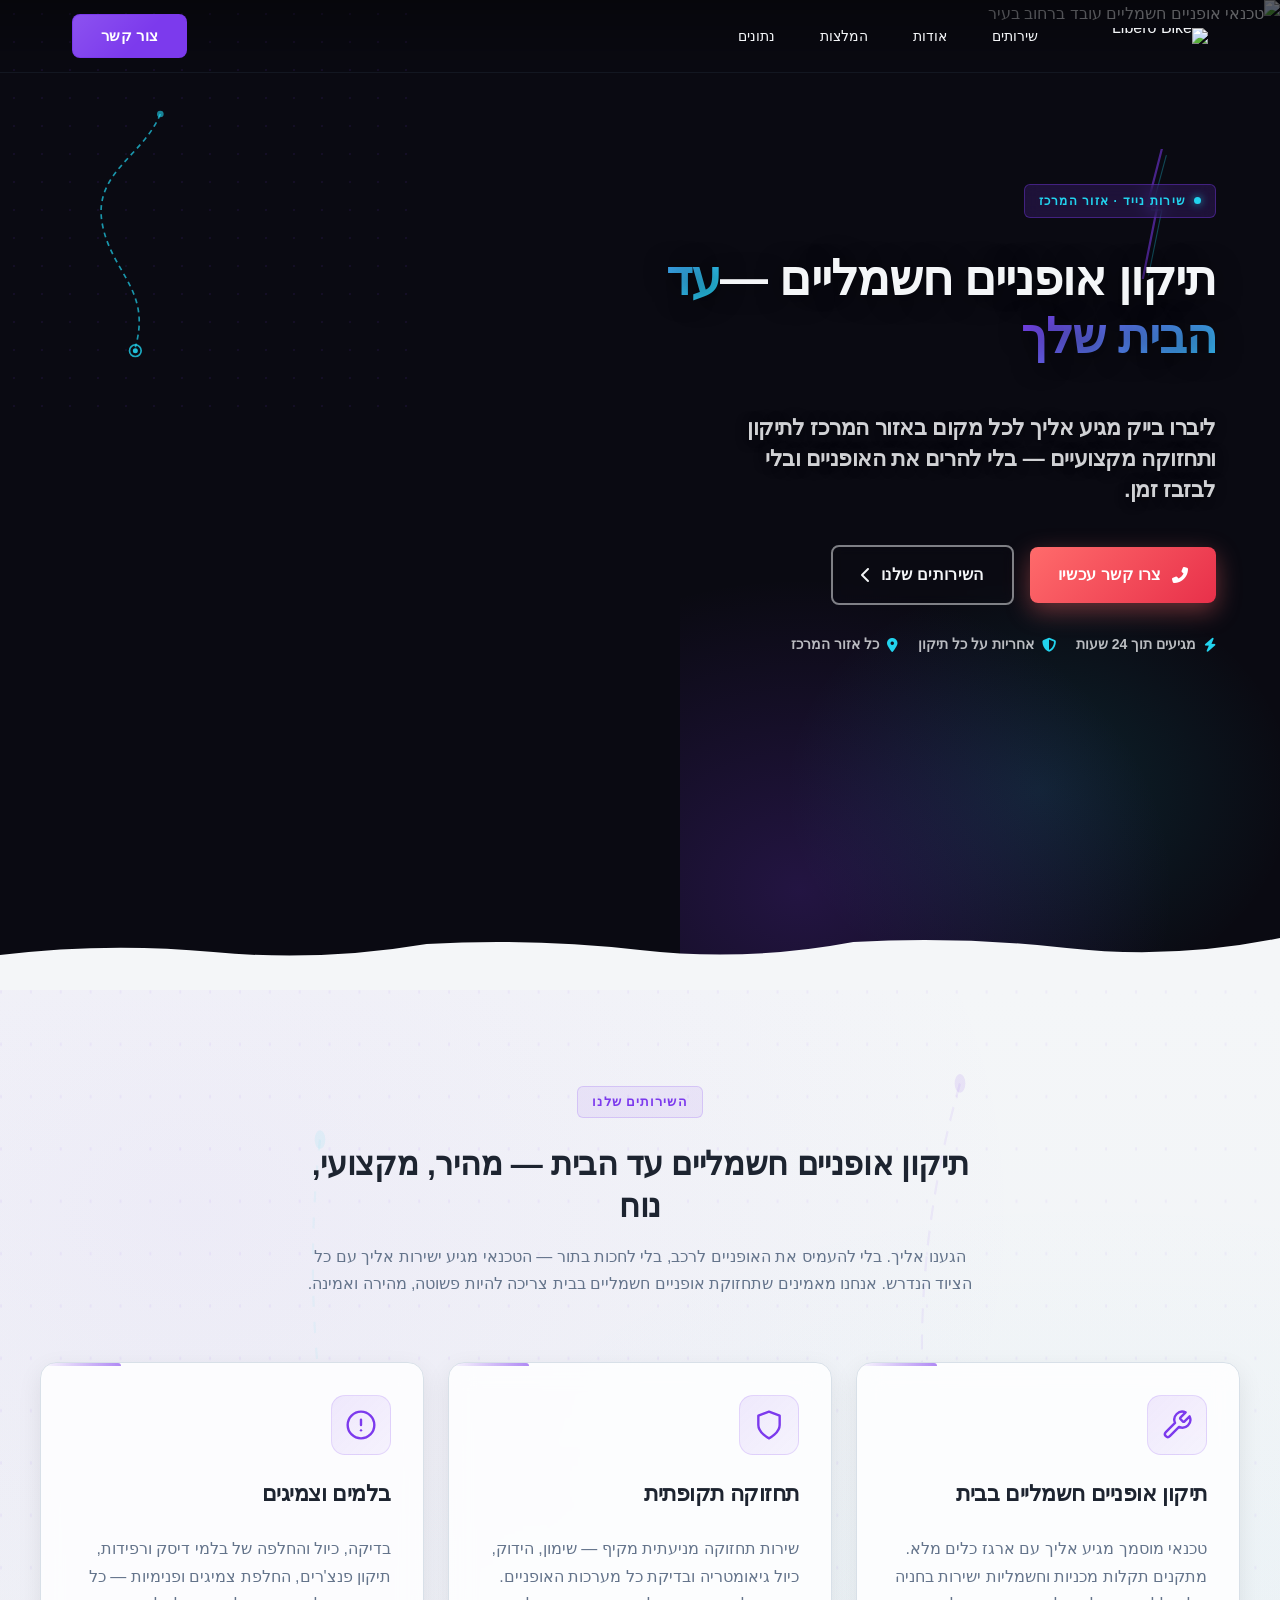
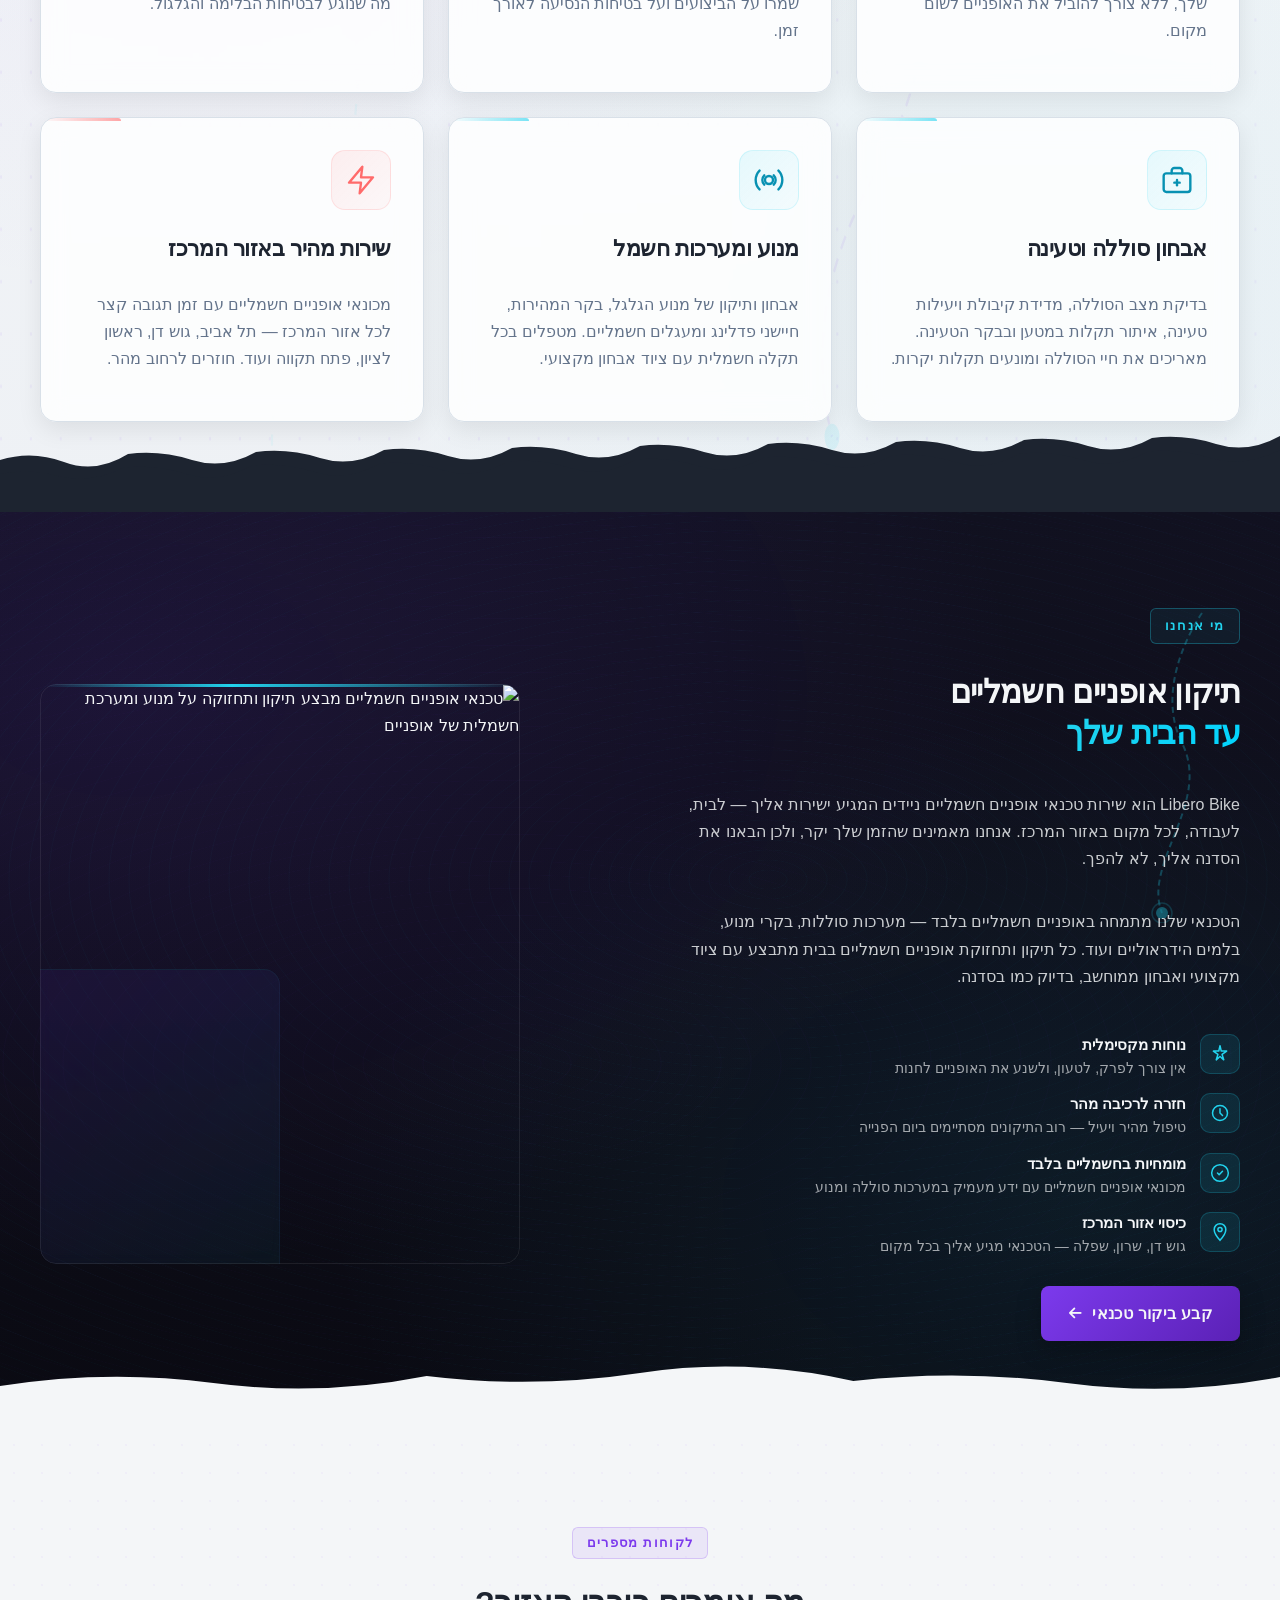
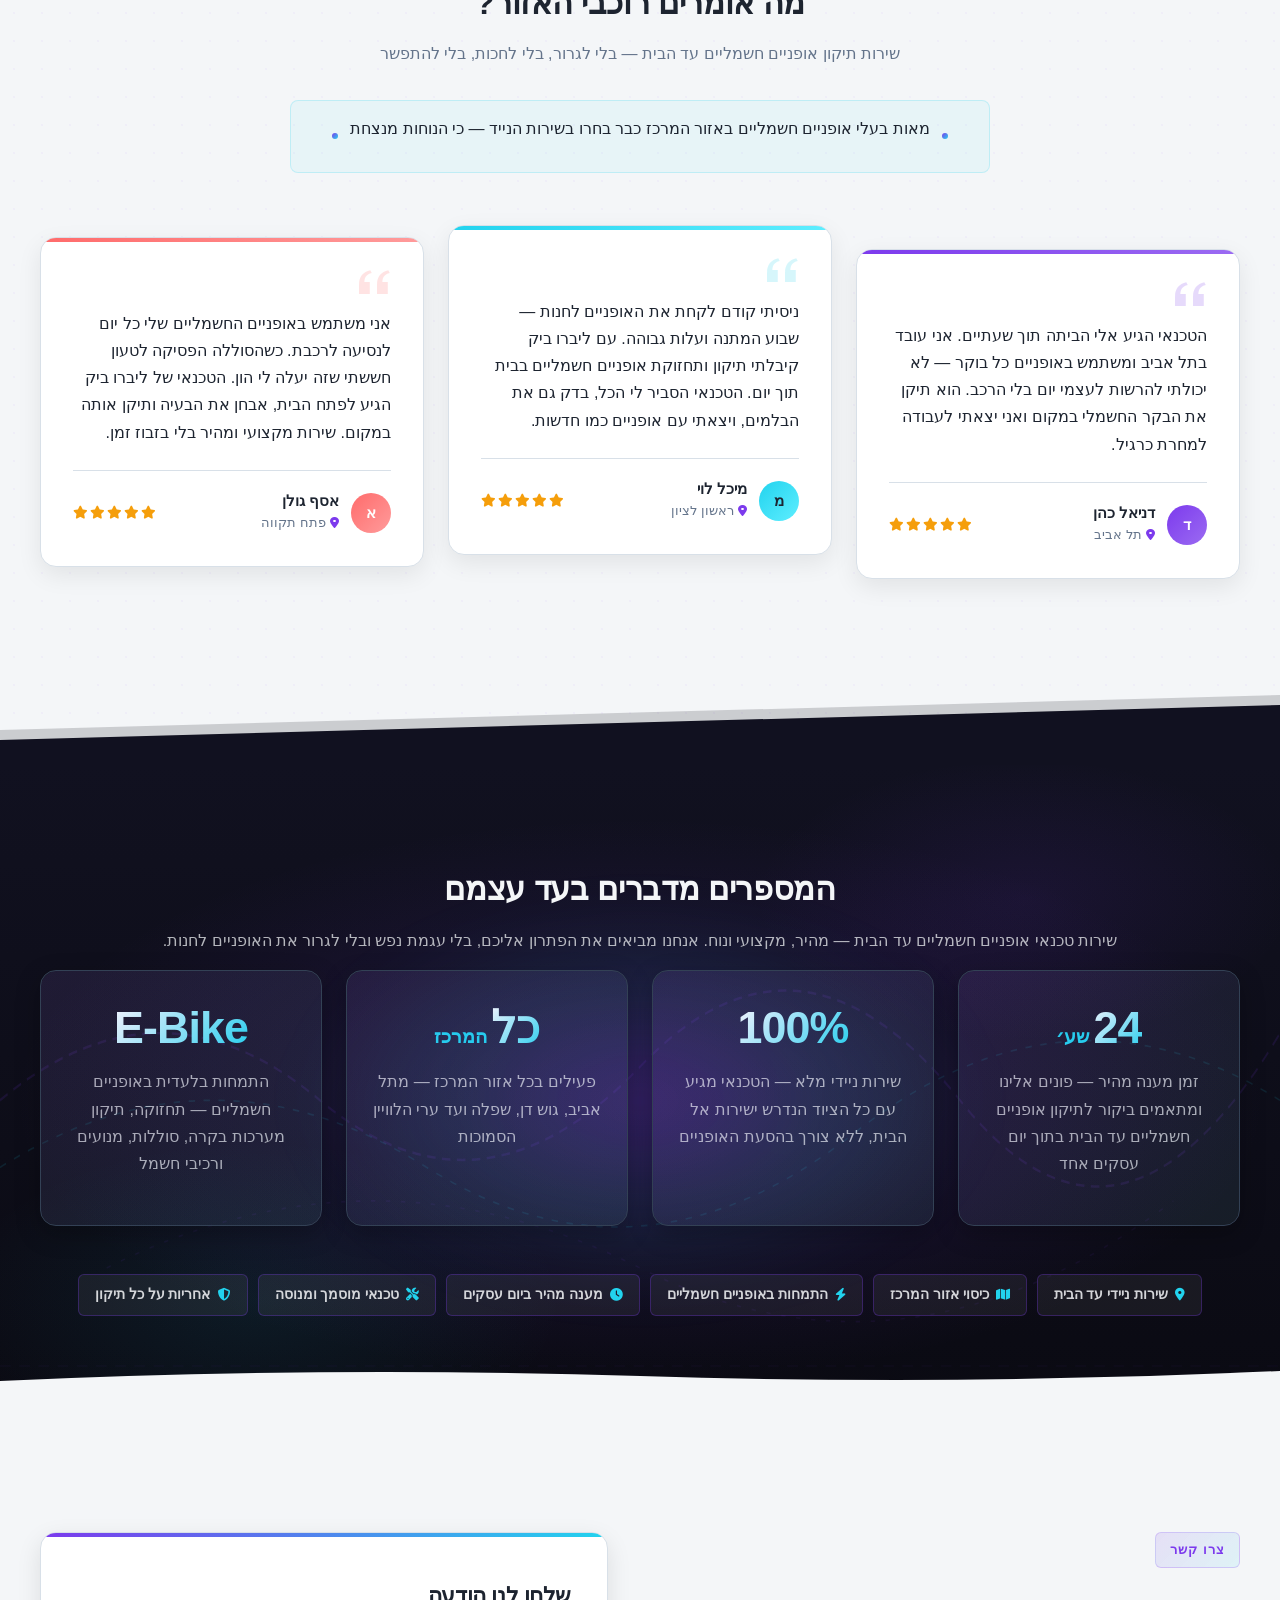
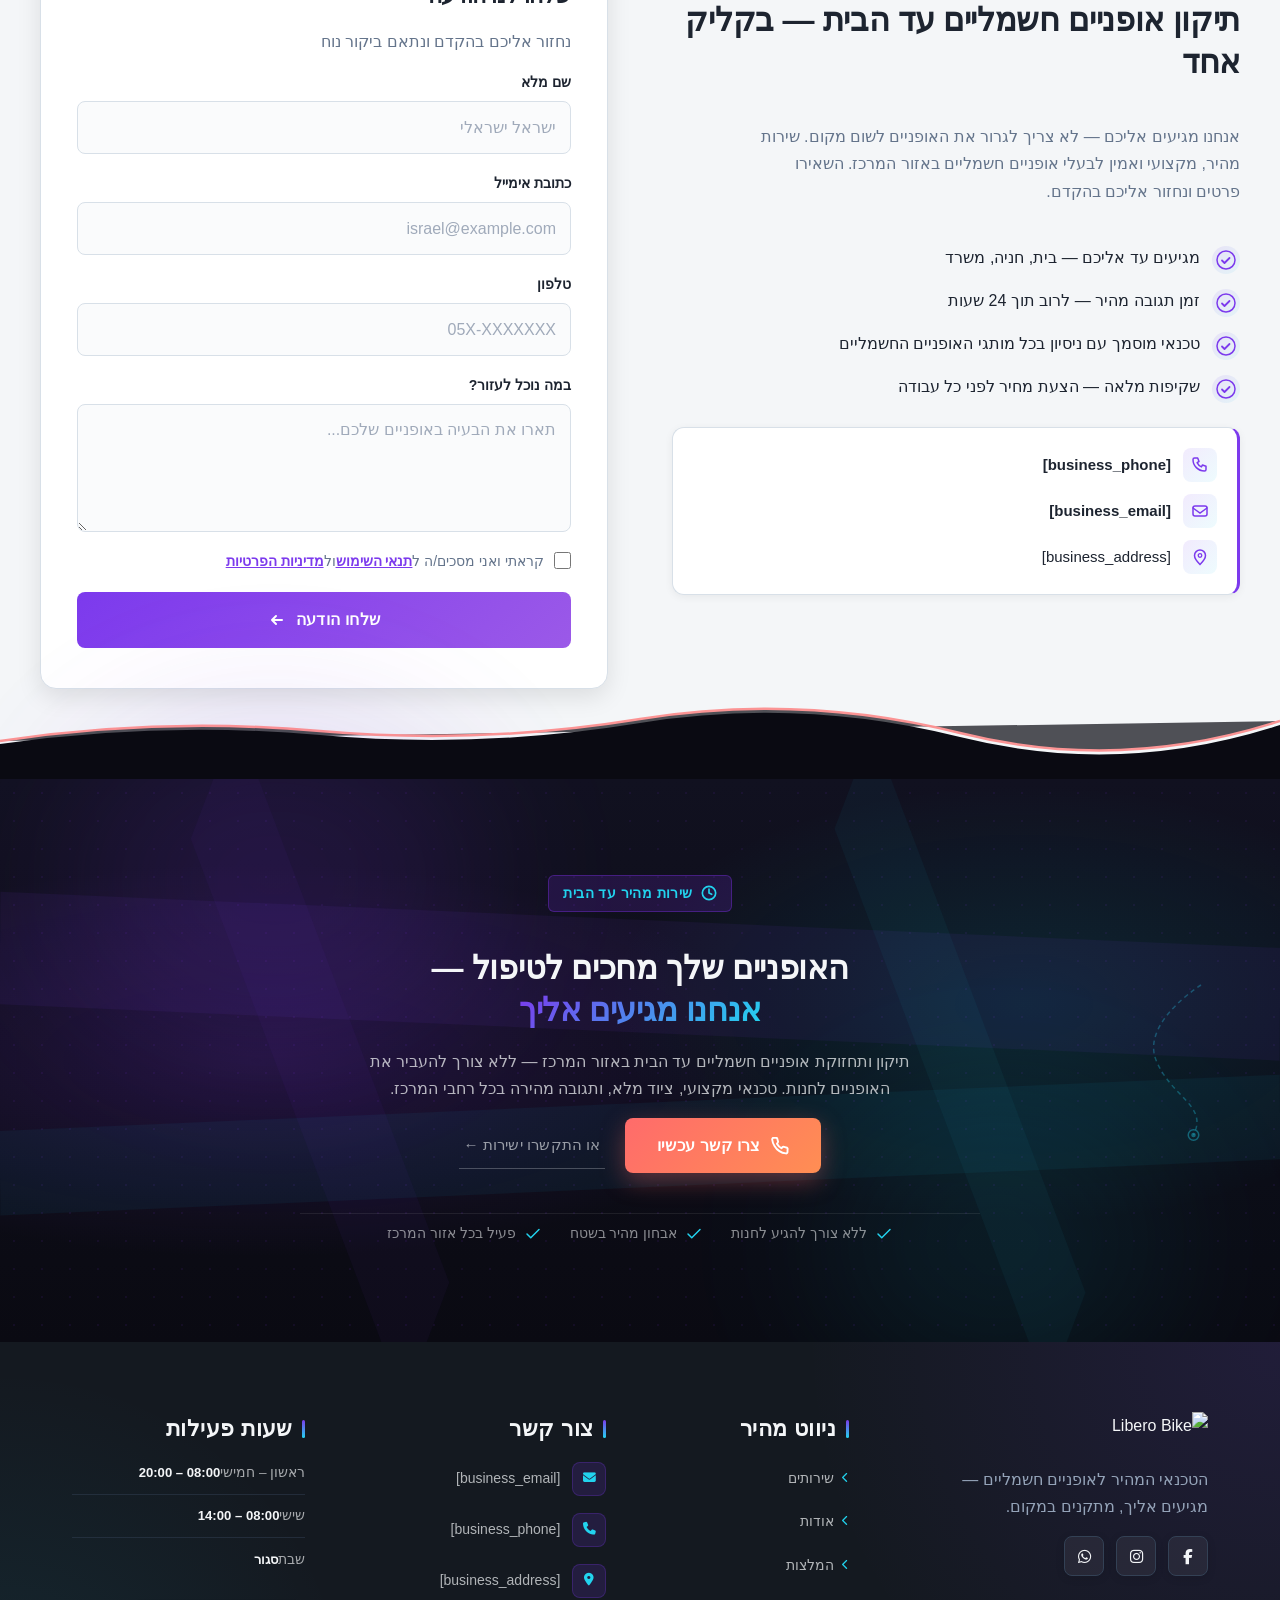
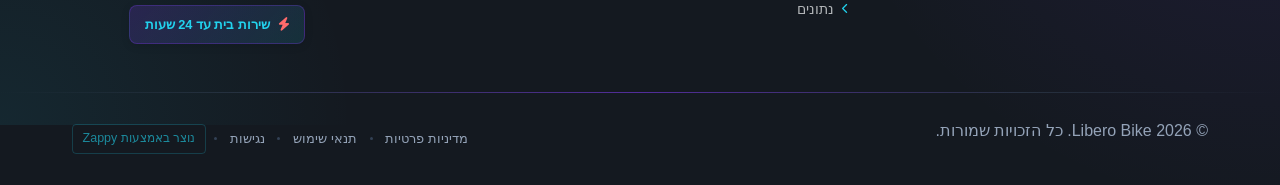
==== public/index.html @ 2fa5086c "Background sync: Progressive GitHub Sync" ====
<!doctype html><html dir="rtl" lang="he"><head><meta charset="UTF-8"><meta content="width=device-width,initial-scale=1" name="viewport"><meta content="index, follow" name="robots"><title>תיקון אופניים חשמליים עד הבית — Libero Bike</title><meta content="A mobile electric bicycle technician service operating in the central region of Israel, offering convenient at-home repair and maintenance for electric bikes. T" name="description"><meta content="תיקון אופניים חשמליים עד הבית, טכנאי אופניים חשמליים באזור המרכז, תחזוקת אופניים חשמליים בבית, מכונאי אופניים חשמליים" name="keywords"><link href="/assets/favicon.ico" rel="icon" type="image/x-icon"><link href="/assets/favicon-16x16.png" rel="icon" type="image/png" sizes="16x16"><link href="/assets/favicon-32x32.png" rel="icon" type="image/png" sizes="32x32"><link href="/assets/favicon-48x48.png" rel="icon" type="image/png" sizes="48x48"><link href="/assets/favicon-192x192.png" rel="icon" type="image/png" sizes="192x192"><link href="/assets/favicon-512x512.png" rel="icon" type="image/png" sizes="512x512"><link href="/assets/apple-touch-icon.png" rel="apple-touch-icon"><script>!function(){"use strict";var t="302208aa-d8f6-4d0c-b6be-5841ccc1d57f",e="https://api.zappy5.com/api/analytics/track",a=18e5,n=2592e6,o=!0,i=!0,r=!0;var s=function(){var e="zappy_visitor_"+t,a=null;try{if(a=localStorage.getItem(e)){var o=JSON.parse(a),i=Date.now();if(i-o.created<n)return o.lastSeen=i,localStorage.setItem(e,JSON.stringify(o)),o.id}}catch(t){console.warn("Zappy Analytics: LocalStorage not available")}var r="zv_"+Date.now()+"_"+Math.random().toString(36).substr(2,9);try{localStorage.setItem(e,JSON.stringify({id:r,created:Date.now(),lastSeen:Date.now()}))}catch(t){}return r}(),c=function(){var e="zappy_session_"+t,n=null;try{if(n=sessionStorage.getItem(e)){var o=JSON.parse(n),i=Date.now();if(i-o.timestamp<a)return o.timestamp=i,sessionStorage.setItem(e,JSON.stringify(o)),o.id}}catch(t){console.warn("Zappy Analytics: SessionStorage not available")}var r="zs_"+Date.now()+"_"+Math.random().toString(36).substr(2,9);try{sessionStorage.setItem(e,JSON.stringify({id:r,timestamp:Date.now()}))}catch(t){}return r}();function l(a,n){n=n||{};var o={website_id:t,event_type:a,page_path:window.location.pathname,referrer:document.referrer||"direct",visitor_id:s,session_id:c,metadata:n};if(navigator.sendBeacon){var i=new Blob([JSON.stringify(o)],{type:"application/json"});navigator.sendBeacon(e,i)}else fetch(e,{method:"POST",headers:{"Content-Type":"application/json"},body:JSON.stringify(o),keepalive:!0}).catch(function(t){console.warn("Zappy Analytics: Failed to track event",t)})}o&&l("pageview",{title:document.title,url:window.location.href}),i&&document.addEventListener("click",function(t){var e=t.target;if("BUTTON"===e.tagName||e.closest("button")){var a="BUTTON"===e.tagName?e:e.closest("button");l("click",{element:"button",text:a.textContent.trim().substring(0,100),id:a.id||null,class:a.className||null})}else if("A"===e.tagName||e.closest("a")){var n="A"===e.tagName?e:e.closest("a");l("navigation",{element:"link",text:n.textContent.trim().substring(0,100),href:n.href,external:n.hostname!==window.location.hostname})}},!0),r&&document.addEventListener("submit",function(t){var e=t.target;l("form_submit",{form_id:e.id||null,form_name:e.name||null,form_action:e.action||null,form_method:e.method||"GET"})},!0);var d=Date.now();window.addEventListener("beforeunload",function(){l("page_unload",{time_on_page:Math.floor((Date.now()-d)/1e3),page_path:window.location.pathname})}),window.zappyAnalytics={track:l,getVisitorId:function(){return s},getSessionId:function(){return c}}}()</script><meta content="תיקון אופניים חשמליים עד הבית — Libero Bike" property="og:title"><meta content="A mobile electric bicycle technician service operating in the central region of Israel, offering convenient at-home repair and maintenance for electric bikes. T" property="og:description"><meta content="summary_large_image" name="twitter:card"><meta content="תיקון אופניים חשמליים עד הבית — Libero Bike" name="twitter:title"><meta content="A mobile electric bicycle technician service operating in the central region of Israel, offering convenient at-home repair and maintenance for electric bikes. T" name="twitter:description"><meta content="website" property="og:type"><meta content="he_IL" property="og:locale"><link href="https://cdnjs.cloudflare.com/ajax/libs/font-awesome/6.4.0/css/all.min.css" rel="stylesheet"><link href="/assets/favicon.ico" rel="icon" type="image/x-icon"><link href="/assets/favicon-16x16.png" rel="icon" type="image/png" sizes="16x16"><link href="/assets/favicon-32x32.png" rel="icon" type="image/png" sizes="32x32"><link href="/assets/favicon-48x48.png" rel="icon" type="image/png" sizes="48x48"><link href="/assets/favicon-192x192.png" rel="icon" type="image/png" sizes="192x192"><link href="/assets/favicon-512x512.png" rel="icon" type="image/png" sizes="512x512"><link href="/assets/apple-touch-icon.png" rel="apple-touch-icon"><link href="https://cdn.jsdelivr.net/npm/vanilla-cookieconsent@3/dist/cookieconsent.css" rel="stylesheet"><script src="https://cdn.jsdelivr.net/npm/vanilla-cookieconsent@3/dist/cookieconsent.umd.js"></script><script src="https://cdn.jsdelivr.net/gh/mickidum/acc_toolbar/acctoolbar/acctoolbar.min.js"></script><link href="/styles.css" rel="stylesheet"><style id="zappy-dropdown-submenu-styles">#navMenu li:has(.sub-menu),.nav-menu li:has(.sub-menu),.navbar li:has(.sub-menu),nav li:has(.sub-menu){position:relative}#navMenu .sub-menu,.nav-menu .sub-menu,.navbar .sub-menu,nav .sub-menu{display:block!important;position:absolute!important;top:100%;left:0;min-width:220px;background:#fff;border-radius:8px;box-shadow:0 8px 25px rgba(0,0,0,.15);padding:8px 0;opacity:0;visibility:hidden;transform:translateY(10px);transition:all .3s ease;z-index:1000;list-style:none;pointer-events:none}#navMenu li:hover>.sub-menu,.nav-menu li:hover>.sub-menu,.navbar li:hover>.sub-menu,nav li:hover>.sub-menu{opacity:1!important;visibility:visible!important;transform:translateY(0)!important;pointer-events:auto!important}.sub-menu li{list-style:none;margin:0;padding:0}.sub-menu a{display:block!important;padding:10px 16px!important;color:var(--text-dark,#333)!important;font-weight:500;text-decoration:none;white-space:nowrap;transition:background-color .2s}.sub-menu .zappy-nav-child>a{padding-left:28px!important;font-size:.9em!important;opacity:.85!important}[dir=rtl] .sub-menu .zappy-nav-child>a,html[lang=ar] .sub-menu .zappy-nav-child>a,html[lang=he] .sub-menu .zappy-nav-child>a{padding-left:10px!important;padding-right:28px!important}.sub-menu .zappy-nav-parent>a{font-weight:600!important}.sub-menu a:hover{background-color:#f5f5f5}[dir=rtl] .nav-menu .sub-menu,[dir=rtl] .navbar .sub-menu,[dir=rtl] nav .sub-menu,html[lang=ar] .nav-menu .sub-menu,html[lang=ar] .navbar .sub-menu,html[lang=ar] nav .sub-menu,html[lang=he] .nav-menu .sub-menu,html[lang=he] .navbar .sub-menu,html[lang=he] nav .sub-menu{left:auto!important;right:0!important}.sub-menu:empty,.sub-menu:not(:has(li)):not(:has(> a)),.sub-menu:not(:has(li:not(.zappy-hidden-menu-item))):not(:has(> a)){display:none!important;opacity:0!important;visibility:hidden!important;pointer-events:none!important}li:has(.menu-group-title):hover>.sub-menu{opacity:1!important;visibility:visible!important;transform:translateY(0)!important;pointer-events:auto!important}#navMenu>li>.menu-group-title,.nav-menu>li>.menu-group-title{display:inline-block;padding:.5rem 1rem;cursor:default;user-select:none}@media (max-width:768px){#navMenu .sub-menu,.nav-menu .sub-menu,.navbar .sub-menu,nav .sub-menu{position:static!important;transform:none!important;box-shadow:none!important;background:0 0!important;max-height:0;overflow:hidden;opacity:0;visibility:hidden;transition:max-height .3s ease,opacity .3s ease;padding:0!important;border-radius:0!important}#navMenu .sub-menu.mobile-expanded,.nav-menu .sub-menu.mobile-expanded,.navbar .sub-menu.mobile-expanded{max-height:none!important;overflow-y:visible!important;opacity:1!important;visibility:visible!important;padding:8px 0 8px 16px!important}[dir=rtl] .sub-menu.mobile-expanded,html[lang=he] .sub-menu.mobile-expanded{padding:8px 16px 8px 0!important}#navMenu li:hover>.sub-menu,.nav-menu li:hover>.sub-menu,.navbar li:hover>.sub-menu,nav li:hover>.sub-menu{opacity:0;visibility:hidden;pointer-events:none}#navMenu li>.sub-menu.mobile-expanded,.nav-menu li>.sub-menu.mobile-expanded,.navbar li>.sub-menu.mobile-expanded,nav li>.sub-menu.mobile-expanded{opacity:1!important;visibility:visible!important;pointer-events:auto!important}#navMenu li:has(.sub-menu),.nav-menu li:has(.sub-menu),.navbar li:has(.sub-menu),nav li:has(.sub-menu){display:flex!important;flex-wrap:wrap!important;align-items:center!important;position:relative!important;min-height:44px!important}#navMenu li:has(.sub-menu)>a,.nav-menu li:has(.sub-menu)>a,.navbar li:has(.sub-menu)>a,nav li:has(.sub-menu)>a{flex:1!important;min-width:0!important}#navMenu li:has(.sub-menu)>.menu-group-title,.nav-menu li:has(.sub-menu)>.menu-group-title,.navbar li:has(.sub-menu)>.menu-group-title,nav li:has(.sub-menu)>.menu-group-title{flex:1!important;min-width:0!important;padding:0!important;line-height:inherit!important}#navMenu li:has(.sub-menu)>.sub-menu,.nav-menu li:has(.sub-menu)>.sub-menu,.navbar li:has(.sub-menu)>.sub-menu,nav li:has(.sub-menu)>.sub-menu{flex-basis:100%!important;width:100%!important}#navMenu li:has(.sub-menu)>a [class*=arrow],#navMenu li:has(.sub-menu)>a [class*=chevron],.nav-menu li:has(.sub-menu)>a .fa-angle-down,.nav-menu li:has(.sub-menu)>a .fa-chevron-down,.nav-menu li:has(.sub-menu)>a [class*=arrow],.nav-menu li:has(.sub-menu)>a [class*=chevron],nav li:has(.sub-menu)>a [class*=arrow],nav li:has(.sub-menu)>a [class*=chevron]{display:none!important;visibility:hidden!important}.mobile-submenu-toggle{display:flex!important;align-items:center!important;justify-content:center!important;width:44px!important;height:auto!important;background:0 0!important;border:none!important;cursor:pointer!important;color:var(--text-dark)!important;position:static!important;flex-shrink:0!important;align-self:stretch!important;z-index:2!important;padding:0!important;margin:0!important}.mobile-submenu-toggle::after{content:''!important;width:0!important;height:0!important;border-left:6px solid transparent!important;border-right:6px solid transparent!important;border-top:7px solid currentColor!important;transition:transform .3s ease!important}.mobile-submenu-toggle.expanded::after{transform:rotate(180deg)!important}.sub-menu a{padding:10px 0!important;display:block!important;color:var(--text-dark)!important;white-space:normal!important}.sub-menu .zappy-nav-child>a{padding-left:28px!important;font-size:.9em!important;opacity:.85!important}[dir=rtl] .sub-menu .zappy-nav-child>a,html[lang=ar] .sub-menu .zappy-nav-child>a,html[lang=he] .sub-menu .zappy-nav-child>a{padding-left:0!important;padding-right:28px!important}.sub-menu .zappy-nav-parent>a{font-weight:600!important}#navMenu.active,.nav-menu.active{max-width:100vw!important;overflow-x:hidden!important;box-sizing:border-box!important}.navbar .sub-menu li a,.zappy-products-dropdown .sub-menu a,nav.navbar .sub-menu li a{color:var(--text-dark)!important}}@media (min-width:769px){.mobile-submenu-toggle{display:none!important}}</style><style id="mobile-lang-menu-deployed-css">@media (max-width:768px){.lang-switcher,.nav-container .lang-switcher,.nav-cta-container .lang-switcher,.nav-ecommerce-icons .lang-switcher,.nav-icons-left .lang-switcher,.navbar .lang-switcher,.navbar .nav-cta-container .lang-switcher{display:none!important}.mobile-lang-menu{width:100%;border-top:1px solid rgba(128,128,128,.2);padding:8px 0 0 0;margin-top:8px}.mobile-lang-toggle{display:flex!important;align-items:center;justify-content:space-between;width:100%;padding:12px 16px;background:0 0;border:none;cursor:pointer;font-size:15px;color:inherit;font-family:inherit}.mobile-lang-toggle::after{content:'';display:inline-block;width:8px;height:8px;border-right:2px solid currentColor;border-bottom:2px solid currentColor;transform:rotate(45deg);transition:transform .3s ease;margin-left:8px}.mobile-lang-toggle.expanded::after{transform:rotate(-135deg)}.mobile-lang-options{max-height:0;overflow:hidden;transition:max-height .3s ease}.mobile-lang-options.expanded{max-height:300px}.mobile-lang-option{display:flex!important;align-items:center;gap:10px;padding:10px 24px;text-decoration:none;color:inherit;font-size:14px;font-family:inherit}.mobile-lang-option:hover{background:rgba(128,128,128,.1)}.mobile-lang-option.active{font-weight:600;opacity:.7;pointer-events:none}.mobile-lang-option img{width:20px;height:20px;border-radius:50%}}@media (min-width:769px){.mobile-lang-menu{display:none!important}}</style><style id="zappy-widget-visibility">#mic-access-tool-box,#mic-access-tool-general-button,#mic-init-access-tool #mic-access-tool-box,#mic-init-access-tool #mic-access-tool-general-button,#mic-init-access-tool .mic-access-tool-general-button,._access-icon,._access-menu,.mic-access-tool-box,.mic-access-tool-general-button,div[id*=mic-access-tool-box]{display:none!important;visibility:hidden!important;opacity:0!important;pointer-events:none!important}</style></head><body><nav class="navbar" dir="rtl"><button class="mobile-toggle" aria-label="Menu" id="mobileToggle"><svg viewBox="0 0 24 24" class="hamburger-icon" width="24" height="24" fill="none"><path d="M3 12h18M3 6h18M3 18h18" stroke="currentColor" stroke-width="2" stroke-linecap="round"></path></svg><svg viewBox="0 0 24 24" style="display:none" class="close-icon" fill="none" height="24" width="24"><path d="M18 6L6 18M6 6l12 12" stroke="currentColor" stroke-width="2" stroke-linecap="round"></path></svg></button><button class="phone-header-btn" aria-label="Call" data-phone="[business_phone]"><svg viewBox="0 0 24 24" width="20" height="20" fill="currentColor"><path d="M22 16.92v3a2 2 0 0 1-2.18 2 19.79 19.79 0 0 1-8.63-3.07 19.5 19.5 0 0 1-6-6 19.79 19.79 0 0 1-3.07-8.67A2 2 0 0 1 4.11 2h3a2 2 0 0 1 2 1.72 12.84 12.84 0 0 0 .7 2.81 2 2 0 0 1-.45 2.11L8.09 9.91a16 16 0 0 0 6 6l1.27-1.27a2 2 0 0 1 2.11-.45 12.84 12.84 0 0 0 2.81.7A2 2 0 0 1 22 16.92z"></path></svg></button><div class="nav-container"><div class="nav-right-group"><div class="nav-brand"><a href="/" class="logo-link"><img alt="Libero Bike" src="/assets/business-logo.webp" class="logo"></a></div><ul class="nav-menu" id="navMenu"><li><a href="#services">שירותים</a></li><li><a href="#about">אודות</a></li><li><a href="#testimonials">המלצות</a></li><li><a href="#stats">נתונים</a></li></ul></div><div class="nav-cta-container"><a href="#contact" class="nav-cta-btn">צור קשר</a></div></div></nav><script>window.addEventListener("load",function(){const e=document.querySelector(".navbar, nav, header");if(!e)return void console.log("[Navbar] Navbar element not found");let t=document.getElementById("mobileToggle")||document.querySelector(".mobile-toggle")||document.querySelector(".hamburger")||document.querySelector(".hamburger-menu")||document.querySelector(".menu-toggle")||document.querySelector(".burger-menu")||document.querySelector('[aria-label="Menu"]')||document.querySelector('[aria-label="תפריט"]');const o=document.querySelector(".phone-header-btn"),n=window.getComputedStyle(e);let r=n.backgroundColor;if(console.log("[Navbar] Initial navbar background:",r),"transparent"===r||"rgba(0, 0, 0, 0)"===r||r.startsWith("rgba")&&r.includes(", 0)")){const e=n.backgroundImage;if(e&&"none"!==e)console.log("[Navbar] Navbar has background image/gradient, using dark text"),r="rgb(240, 240, 240)";else{const e=window.getComputedStyle(document.body).backgroundColor;console.log("[Navbar] Navbar transparent, using body background:",e),r=e}}const i=r.match(/\d+/g);if(i&&i.length>=3){const e=(.299*parseInt(i[0])+.587*parseInt(i[1])+.114*parseInt(i[2]))/255;console.log("[Navbar] Mobile button colors preserved from Claude CSS (luminance:",e.toFixed(2)+")");const n=document.createElement("style");n.id="zappy-mobile-nav-fix";document.documentElement.lang;document.documentElement.dir,n.textContent='\n        /* Hide mobile buttons on desktop, show only on mobile */\n        @media (min-width: 769px) {\n          .mobile-toggle,\n          .phone-header-btn {\n            display: none !important;\n          }\n        }\n        \n        /* Show and position mobile buttons correctly on mobile */\n        @media (max-width: 768px) {\n          .mobile-toggle,\n          .phone-header-btn {\n            position: absolute !important;\n            top: 50% !important;\n            transform: translateY(-50%) !important;\n            z-index: 1001 !important;\n            display: flex !important;\n            align-items: center !important;\n            justify-content: center !important;\n            width: 36px !important;\n            height: 36px !important;\n            border-radius: 50% !important;\n            border: none !important;\n            cursor: pointer !important;\n            padding: 6px !important;\n            background: none !important;\n            color: var(--nav-text, var(--text-dark)) !important;\n          }\n          \n          /* LTR positioning (default): hamburger LEFT, phone RIGHT */\n          html:not([dir="rtl"]):not([lang="he"]):not([lang="ar"]) .mobile-toggle,\n          html[dir="ltr"] .mobile-toggle {\n            left: 12px !important;\n            right: auto !important;\n          }\n          html:not([dir="rtl"]):not([lang="he"]):not([lang="ar"]) .phone-header-btn,\n          html[dir="ltr"] .phone-header-btn {\n            right: 12px !important;\n            left: auto !important;\n          }\n          \n          /* RTL positioning: hamburger RIGHT, phone LEFT */\n          html[dir="rtl"] .mobile-toggle,\n          html[lang="he"] .mobile-toggle,\n          html[lang="ar"] .mobile-toggle {\n            right: 12px !important;\n            left: auto !important;\n          }\n          html[dir="rtl"] .phone-header-btn,\n          html[lang="he"] .phone-header-btn,\n          html[lang="ar"] .phone-header-btn {\n            left: 12px !important;\n            right: auto !important;\n          }\n          \n          /* CRITICAL: Ensure nav-container has min-height on mobile */\n          /* All children are positioned absolutely/fixed on mobile, so height:auto collapses to 0 */\n          .nav-container {\n            min-height: 70px !important;\n            position: relative !important;\n          }\n          \n          /* Ensure SVG icons are properly sized and inherit color */\n          .mobile-toggle svg,\n          .phone-header-btn svg {\n            width: 24px !important;\n            height: 24px !important;\n            /* Don\'t force display - let JavaScript control hamburger/close toggle */\n          }\n          \n          /* Reset nav-cta-container on mobile - remove desktop box-shadow/padding */\n          /* that creates a visible ghost box when CTA button is hidden */\n          .nav-cta-container {\n            box-shadow: none !important;\n            padding: 0 !important;\n          }\n          \n          /* Hide nav-cta-container entirely on mobile when there\'s no lang-switcher */\n          /* (only the CTA button is inside, and it\'s hidden on mobile) */\n          .nav-cta-container:not(:has(.lang-switcher)) {\n            display: none !important;\n          }\n          \n          /* CRITICAL: Prevent hero image fade gradient from bleeding over headline text */\n          /* The .image-fade-gradient has bottom: -30px (extends below parent) */\n          /* On mobile stacked layout, this overlaps the h1 text below the image */\n          .hero-image-column {\n            overflow: hidden !important;\n          }\n          .image-fade-gradient {\n            bottom: 0 !important;\n          }\n          \n          /* Hide desktop language switcher on mobile - hamburger menu handles it */\n          /* High specificity to override stored CSS */\n          .lang-switcher,\n          .nav-cta-container .lang-switcher,\n          .nav-container .lang-switcher,\n          .navbar .lang-switcher,\n          .navbar .nav-cta-container .lang-switcher {\n            display: none !important;\n          }\n        }\n      ';const r=document.getElementById("zappy-mobile-nav-fix");r&&r.remove(),document.head.appendChild(n),console.log("[Navbar] Critical CSS injected for mobile nav positioning");const l=window.innerWidth<=768;if(t){const e=t.querySelector(".hamburger-icon"),o=t.querySelector(".close-icon");e&&(e.style.setProperty("width","24px","important"),e.style.setProperty("height","24px","important"),e.style.setProperty("display","block","important")),o&&(o.style.setProperty("width","24px","important"),o.style.setProperty("height","24px","important"),o.style.setProperty("display","none","important")),l?(t.style.setProperty("position","absolute","important"),t.style.setProperty("top","50%","important"),t.style.setProperty("transform","translateY(-50%)","important"),t.style.setProperty("z-index","1001","important"),t.style.removeProperty("left"),t.style.removeProperty("right"),console.log("[Navbar] Mobile toggle positioning applied (mobile viewport)")):(t.style.removeProperty("position"),t.style.removeProperty("top"),t.style.removeProperty("transform"),t.style.removeProperty("z-index"),t.style.removeProperty("left"),t.style.removeProperty("right"),console.log("[Navbar] Desktop viewport - cleared mobile toggle inline positioning"))}if(o){const e=o.querySelector("svg");e&&(e.style.width="24px",e.style.height="24px",e.setAttribute("width","24"),e.setAttribute("height","24")),l?(o.style.setProperty("position","absolute","important"),o.style.setProperty("top","50%","important"),o.style.setProperty("transform","translateY(-50%)","important"),o.style.setProperty("z-index","1001","important"),o.style.removeProperty("left"),o.style.removeProperty("right"),console.log("[Navbar] Phone button positioning applied (mobile viewport)")):(o.style.removeProperty("position"),o.style.removeProperty("top"),o.style.removeProperty("transform"),o.style.removeProperty("z-index"),o.style.removeProperty("left"),o.style.removeProperty("right"),console.log("[Navbar] Desktop viewport - cleared phone button inline positioning"))}}else console.log("[Navbar] Could not parse background color:",r);t=document.getElementById("mobileToggle")||document.querySelector(".mobile-toggle")||document.querySelector(".hamburger")||document.querySelector(".hamburger-menu")||document.querySelector(".menu-toggle")||document.querySelector(".burger-menu")||document.querySelector('[aria-label="Menu"]')||document.querySelector('[aria-label="תפריט"]');const l=document.getElementById("navMenu")||document.querySelector(".nav-menu")||document.querySelector(".nav-links")||document.querySelector("nav ul:not(.submenu)");if(!t||!l)return void console.log("[Navbar] Mobile toggle or menu not found:",{toggle:!!t,menu:!!l});l.id||(l.id="navMenu"),console.log("[Navbar] Initializing mobile menu...");const a=t.cloneNode(!0);t.parentNode.replaceChild(a,t),a.addEventListener("click",function(e){e.preventDefault(),e.stopPropagation();const t=this.querySelector(".hamburger-icon"),o=this.querySelector(".close-icon");l.classList.contains("active")?(l.classList.remove("active"),t&&t.style.setProperty("display","block","important"),o&&o.style.setProperty("display","none","important"),document.body.style.overflow="",console.log("[Navbar] Menu closed")):(l.classList.add("active"),t&&t.style.setProperty("display","none","important"),o&&o.style.setProperty("display","block","important"),document.body.style.overflow="hidden",console.log("[Navbar] Menu opened"))}),l.querySelectorAll("a").forEach(function(e){e.addEventListener("click",function(){if("#"===this.getAttribute("href"))return;const e=a.querySelector(".hamburger-icon"),t=a.querySelector(".close-icon");l.classList.remove("active"),e&&e.style.setProperty("display","block","important"),t&&t.style.setProperty("display","none","important"),document.body.style.overflow="",console.log("[Navbar] Menu closed (link clicked)")})});var s=l.querySelectorAll(".dropdown-toggle");s.forEach(function(e){e.addEventListener("click",function(e){e.preventDefault(),e.stopPropagation();var t=this.closest(".nav-dropdown");t&&(t.parentNode.querySelectorAll(".nav-dropdown.open").forEach(function(e){e!==t&&e.classList.remove("open")}),t.classList.toggle("open"),console.log("[Navbar] Dropdown toggled:",t.classList.contains("open")?"open":"closed"))})}),document.addEventListener("click",function(e){e.target.closest(".nav-dropdown")||document.querySelectorAll(".nav-dropdown.open").forEach(function(e){e.classList.remove("open")})}),console.log("[Navbar] Dropdown handlers initialized for "+s.length+" dropdowns"),o&&o.addEventListener("click",function(){const e=document.querySelectorAll('a[href^="tel:"]'),t=e.length>0?e[0].getAttribute("href").replace("tel:",""):"[business_phone]";window.location.href="tel:"+t,console.log("[Navbar] Phone button clicked")}),console.log("[Navbar] Mobile menu initialized successfully");const p=function(){const e=document.querySelector(".whatsapp-float");e&&(window.innerWidth>=769?(e.style.setProperty("display","none","important"),e.style.setProperty("visibility","hidden","important"),e.style.setProperty("opacity","0","important"),e.style.setProperty("pointer-events","none","important"),console.log("[WhatsApp] Button hidden on desktop")):(e.style.removeProperty("display"),e.style.removeProperty("visibility"),e.style.removeProperty("opacity"),e.style.removeProperty("pointer-events"),console.log("[WhatsApp] Button visible on mobile")))};let c;p(),window.addEventListener("resize",function(){clearTimeout(c),c=setTimeout(p,100)})})</script><main><section class="index-hero-section" data-layout-spec="בית-hero" dir="rtl" id="hero" data-hero-type="fullscreen-scrim"><div class="hero-bg-wrapper"><img alt="טכנאי אופניים חשמליים עובד ברחוב בעיר" src="/assets/site-index-hero-image-1.webp" class="hero-bg-img" data-context="A professional electric bike technician in his 30s working curbside on a sleek electric bicycle in a modern central Israel city street at dusk. The technician kneels beside the e-bike with tools spread on a mat, wearing a branded dark uniform. Urban background shows blurred city lights, Tel Aviv-style architecture, and motion blur suggesting an active metropolitan environment. Visible bike components: battery pack, motor hub, derailleur. Cinematic lighting with warm street lamps and cool blue-violet ambient glow. Premium editorial campaign aesthetic, not a stock photo." data-hero-bg="true" data-placeholder="index-hero-image-1" height="700" width="1200"></div><div class="hero-scrim" aria-hidden="true"></div><div class="hero-decorative-layer" aria-hidden="true"><div class="hero-dot-grid"></div><div class="hero-energy-bloom"></div><svg viewBox="0 0 60 160" aria-hidden="true" xmlns="http://www.w3.org/2000/svg" fill="none" data-no-icon-edit="true" class="hero-lightning" preserveAspectRatio="none"><polyline points="38,0 18,70 32,70 12,160" fill="none" opacity="0.55" stroke="#7C3AED" stroke-linecap="round" stroke-linejoin="round" stroke-width="3"></polyline><polyline points="44,8 24,75 38,75 20,155" fill="none" opacity="0.3" stroke="#22D3EE" stroke-linecap="round" stroke-linejoin="round" stroke-width="1.5"></polyline></svg><svg viewBox="0 0 120 320" aria-hidden="true" xmlns="http://www.w3.org/2000/svg" fill="none" data-no-icon-edit="true" class="hero-route-curve"><path d="M100,10 C80,60 20,80 30,140 C40,200 90,220 70,290" fill="none" stroke="#22D3EE" stroke-width="2" stroke-dasharray="6 5" opacity="0.7"></path><circle cx="70" cy="294" r="7" fill="none" opacity="0.8" stroke="#22D3EE" stroke-width="2"></circle><circle cx="70" cy="294" r="3" fill="#22D3EE" opacity="0.9"></circle><circle cx="100" cy="10" r="4" fill="#22D3EE" opacity="0.6"></circle></svg></div><div class="hero-container"><div class="hero-content-group"><div class="hero-badge"><span class="hero-badge-dot"></span><span>שירות נייד · אזור המרכז</span></div><h1 class="hero-h1">תיקון אופניים חשמליים —<span class="hero-h1-accent">עד הבית שלך</span></h1><h3 class="hero-subtitle">ליברו בייק מגיע אליך לכל מקום באזור המרכז לתיקון ותחזוקה מקצועיים — בלי להרים את האופניים ובלי לבזבז זמן.</h3><div class="hero-cta-group"><a href="#contact" class="btn-primary hero-btn-primary"><i class="fa-solid fa-phone-flip"></i><span>צרו קשר עכשיו</span></a><a href="#services" class="btn-secondary hero-btn-secondary"><span>השירותים שלנו</span><i class="fa-solid fa-chevron-left"></i></a></div><div class="hero-trust-row"><div class="hero-trust-item"><i class="fa-solid fa-bolt"></i><span>מגיעים תוך 24 שעות</span></div><div class="hero-trust-item"><i class="fa-solid fa-shield-halved"></i><span>אחריות על כל תיקון</span></div><div class="hero-trust-item"><i class="fa-solid fa-location-dot"></i><span>כל אזור המרכז</span></div></div></div></div><div class="hero-divider-wrapper"><svg viewBox="0 0 1440 90" aria-hidden="true" xmlns="http://www.w3.org/2000/svg" data-no-icon-edit="true" preserveAspectRatio="none"><path d="M0,90 L0,55 Q120,42 240,52 T480,44 Q600,38 720,50 T960,42 Q1080,36 1200,48 T1440,38 L1440,90 Z" fill="var(--bg-light)"></path></svg></div></section><section class="index-services-section" data-layout-spec="בית-services" dir="rtl"><div class="services-bg-decoration" aria-hidden="true"><svg viewBox="0 0 1200 600" aria-hidden="true" xmlns="http://www.w3.org/2000/svg" data-no-icon-edit="true" preserveAspectRatio="none" class="services-route-svg"><path d="M900,50 Q850,150 870,250 Q890,350 820,420 Q750,490 780,560" fill="none" stroke="rgba(124,58,237,0.07)" stroke-width="2" stroke-dasharray="8,6"></path><path d="M300,80 Q280,180 320,280 Q360,380 300,460 Q240,540 260,590" fill="none" stroke="rgba(34,211,238,0.06)" stroke-width="2" stroke-dasharray="6,8"></path><circle cx="900" cy="50" r="5" fill="rgba(124,58,237,0.1)"></circle><circle cx="780" cy="560" r="7" fill="rgba(34,211,238,0.1)"></circle><circle cx="300" cy="80" r="5" fill="rgba(34,211,238,0.08)"></circle><pattern height="28" id="services-dot-grid" patternUnits="userSpaceOnUse" width="28" x="0" y="0"><circle cx="1" cy="1" r="1" fill="rgba(124,58,237,0.06)"></circle></pattern><rect height="600" width="1200" fill="url(#services-dot-grid)"></rect></svg></div><div class="services-container"><div class="services-intro"><span class="services-eyebrow">השירותים שלנו</span><h2 class="services-heading">תיקון אופניים חשמליים עד הבית — מהיר, מקצועי, נוח</h2><p class="services-subtext">הגענו אליך. בלי להעמיס את האופניים לרכב, בלי לחכות בתור — הטכנאי מגיע ישירות אליך עם כל הציוד הנדרש. אנחנו מאמינים שתחזוקת אופניים חשמליים בבית צריכה להיות פשוטה, מהירה ואמינה.</p></div><div class="services-grid"><article class="service-card"><div class="service-card-accent" aria-hidden="true"></div><div class="service-icon-wrap"><svg viewBox="0 0 24 24" aria-hidden="true" xmlns="http://www.w3.org/2000/svg" fill="none" height="32" width="32" data-element-type="icon" data-icon-type="svg" stroke="currentColor" stroke-linecap="round" stroke-linejoin="round" stroke-width="1.8"><path d="M14.7 6.3a1 1 0 000 1.4l1.6 1.6a1 1 0 001.4 0l3.77-3.77a6 6 0 01-7.94 7.94l-6.91 6.91a2.12 2.12 0 01-3-3l6.91-6.91a6 6 0 017.94-7.94l-3.76 3.76z"></path></svg></div><div class="service-card-content"><h3>תיקון אופניים חשמליים בבית</h3><p>טכנאי מוסמך מגיע אליך עם ארגז כלים מלא. מתקנים תקלות מכניות וחשמליות ישירות בחניה שלך, ללא צורך להוביל את האופניים לשום מקום.</p></div></article><article class="service-card"><div class="service-card-accent" aria-hidden="true"></div><div class="service-icon-wrap"><svg viewBox="0 0 24 24" aria-hidden="true" xmlns="http://www.w3.org/2000/svg" fill="none" height="32" width="32" data-element-type="icon" data-icon-type="svg" stroke="currentColor" stroke-linecap="round" stroke-linejoin="round" stroke-width="1.8"><path d="M12 22s8-4 8-10V5l-8-3-8 3v7c0 6 8 10 8 10z"></path></svg></div><div class="service-card-content"><h3>תחזוקה תקופתית</h3><p>שירות תחזוקה מניעתית מקיף — שימון, הידוק, כיול גיאומטריה ובדיקת כל מערכות האופניים. שמרו על הביצועים ועל בטיחות הנסיעה לאורך זמן.</p></div></article><article class="service-card"><div class="service-card-accent" aria-hidden="true"></div><div class="service-icon-wrap"><svg viewBox="0 0 24 24" aria-hidden="true" xmlns="http://www.w3.org/2000/svg" fill="none" height="32" width="32" data-element-type="icon" data-icon-type="svg" stroke="currentColor" stroke-linecap="round" stroke-linejoin="round" stroke-width="1.8"><circle cx="12" cy="12" r="10"></circle><line x1="12" x2="12" y1="8" y2="12"></line><line x1="12" x2="12.01" y1="16" y2="16"></line></svg></div><div class="service-card-content"><h3>בלמים וצמיגים</h3><p>בדיקה, כיול והחלפה של בלמי דיסק ורפידות, תיקון פנצ'רים, החלפת צמיגים ופנימיות — כל מה שנוגע לבטיחות הבלימה והגלגול.</p></div></article><article class="service-card"><div class="service-card-accent service-card-accent--secondary" aria-hidden="true"></div><div class="service-icon-wrap service-icon-wrap--secondary"><svg viewBox="0 0 24 24" aria-hidden="true" xmlns="http://www.w3.org/2000/svg" fill="none" height="32" width="32" data-element-type="icon" data-icon-type="svg" stroke="currentColor" stroke-linecap="round" stroke-linejoin="round" stroke-width="1.8"><rect height="14" width="20" rx="2" x="2" y="7" ry="2"></rect><path d="M16 7V5a2 2 0 00-2-2h-4a2 2 0 00-2 2v2"></path><line x1="12" x2="12" y1="12" y2="16"></line><line x1="10" x2="14" y1="14" y2="14"></line></svg></div><div class="service-card-content"><h3>אבחון סוללה וטעינה</h3><p>בדיקת מצב הסוללה, מדידת קיבולת ויעילות טעינה, איתור תקלות במטען ובבקר הטעינה. מאריכים את חיי הסוללה ומונעים תקלות יקרות.</p></div></article><article class="service-card"><div class="service-card-accent service-card-accent--secondary" aria-hidden="true"></div><div class="service-icon-wrap service-icon-wrap--secondary"><svg viewBox="0 0 24 24" aria-hidden="true" xmlns="http://www.w3.org/2000/svg" fill="none" height="32" width="32" data-element-type="icon" data-icon-type="svg" stroke="currentColor" stroke-linecap="round" stroke-linejoin="round" stroke-width="1.8"><circle cx="12" cy="12" r="3"></circle><path d="M19.07 4.93a10 10 0 010 14.14M4.93 4.93a10 10 0 000 14.14"></path><path d="M15.54 8.46a5 5 0 010 7.07M8.46 8.46a5 5 0 000 7.07"></path></svg></div><div class="service-card-content"><h3>מנוע ומערכות חשמל</h3><p>אבחון ותיקון של מנוע הגלגל, בקר המהירות, חיישני פדלינג ומעגלים חשמליים. מטפלים בכל תקלה חשמלית עם ציוד אבחון מקצועי.</p></div></article><article class="service-card"><div class="service-card-accent service-card-accent--accent" aria-hidden="true"></div><div class="service-icon-wrap service-icon-wrap--accent"><svg viewBox="0 0 24 24" aria-hidden="true" xmlns="http://www.w3.org/2000/svg" fill="none" height="32" width="32" data-element-type="icon" data-icon-type="svg" stroke="currentColor" stroke-linecap="round" stroke-linejoin="round" stroke-width="1.8"><polygon points="13 2 3 14 12 14 11 22 21 10 12 10 13 2"></polygon></svg></div><div class="service-card-content"><h3>שירות מהיר באזור המרכז</h3><p>מכונאי אופניים חשמליים עם זמן תגובה קצר לכל אזור המרכז — תל אביב, גוש דן, ראשון לציון, פתח תקווה ועוד. חוזרים לרחוב מהר.</p></div></article></div></div><div class="services-divider-wrapper"><svg viewBox="0 0 1200 90" aria-hidden="true" xmlns="http://www.w3.org/2000/svg" data-no-icon-edit="true" preserveAspectRatio="none"><path d="M0,90 L0,38 Q30,28 60,40 T120,32 Q150,28 180,38 T240,30 Q270,26 300,36 T360,28 Q390,24 420,34 T480,26 Q510,22 540,32 T600,24 Q630,20 660,30 T720,22 Q750,18 780,28 T840,20 Q870,16 900,26 T960,18 Q990,14 1020,24 T1080,16 Q1110,12 1140,22 T1200,14 L1200,90 Z" fill="var(--bg-dark)"></path><path d="M0,90 L0,52 Q25,46 55,54 T115,46 Q145,42 175,52 T235,44 Q265,40 295,50 T355,42 Q385,38 415,48 T475,40 Q505,36 535,46 T595,38 Q625,34 655,44 T715,36 Q745,32 775,42 T835,34 Q865,30 895,40 T955,32 Q985,28 1015,38 T1075,30 Q1105,26 1135,36 T1200,28 L1200,90 Z" fill="var(--bg-dark)"></path></svg></div></section><section class="index-about-section" data-layout-spec="בית-about" dir="rtl" id="about"><div class="index-about-topo-pattern" aria-hidden="true"></div><div class="index-about-route-decoration" aria-hidden="true"><svg viewBox="0 0 120 320" aria-hidden="true" xmlns="http://www.w3.org/2000/svg" fill="none" height="320" width="120" data-no-icon-edit="true"><path d="M80,10 C80,10 30,80 60,140 C90,200 20,260 40,310" fill="none" stroke="var(--secondary)" stroke-width="2" stroke-dasharray="6 4" opacity="0.45"></path><circle cx="40" cy="310" r="6" fill="var(--secondary)" opacity="0.6"></circle><circle cx="40" cy="310" r="10" fill="none" opacity="0.3" stroke="var(--secondary)" stroke-width="1.5"></circle></svg></div><div class="index-about-container"><div class="index-about-content"><span class="index-about-eyebrow">מי אנחנו</span><h2 class="index-about-heading">תיקון אופניים חשמליים<br><span class="index-about-heading-accent">עד הבית שלך</span></h2><p class="index-about-para">Libero Bike הוא שירות טכנאי אופניים חשמליים ניידים המגיע ישירות אליך — לבית, לעבודה, לכל מקום באזור המרכז. אנחנו מאמינים שהזמן שלך יקר, ולכן הבאנו את הסדנה אליך, לא להפך.</p><p class="index-about-para">הטכנאי שלנו מתמחה באופניים חשמליים בלבד — מערכות סוללות, בקרי מנוע, בלמים הידראוליים ועוד. כל תיקון ותחזוקת אופניים חשמליים בבית מתבצע עם ציוד מקצועי ואבחון ממוחשב, בדיוק כמו בסדנה.</p><ul class="index-about-values"><li class="index-about-value-item"><span class="index-about-value-icon"><svg viewBox="0 0 24 24" xmlns="http://www.w3.org/2000/svg" fill="none" height="20" width="20" data-element-type="icon" data-icon-type="svg"><path d="M12 2L13.5 8.5H20L14.5 12.5L16.5 19L12 15L7.5 19L9.5 12.5L4 8.5H10.5L12 2Z" fill="none" stroke="var(--secondary)" stroke-width="1.8" stroke-linejoin="round"></path></svg></span><div class="index-about-value-text"><strong>נוחות מקסימלית</strong><span>אין צורך לפרק, לטעון, ולשנע את האופניים לחנות</span></div></li><li class="index-about-value-item"><span class="index-about-value-icon"><svg viewBox="0 0 24 24" xmlns="http://www.w3.org/2000/svg" fill="none" height="20" width="20" data-element-type="icon" data-icon-type="svg"><circle cx="12" cy="12" r="9" fill="none" stroke="var(--secondary)" stroke-width="1.8"></circle><path d="M12 7V12L15 15" fill="none" stroke="var(--secondary)" stroke-width="1.8" stroke-linecap="round"></path></svg></span><div class="index-about-value-text"><strong>חזרה לרכיבה מהר</strong><span>טיפול מהיר ויעיל — רוב התיקונים מסתיימים ביום הפנייה</span></div></li><li class="index-about-value-item"><span class="index-about-value-icon"><svg viewBox="0 0 24 24" xmlns="http://www.w3.org/2000/svg" fill="none" height="20" width="20" data-element-type="icon" data-icon-type="svg"><path d="M9 12L11 14L15 10" fill="none" stroke="var(--secondary)" stroke-width="1.8" stroke-linecap="round" stroke-linejoin="round"></path><path d="M12 2C6.48 2 2 6.48 2 12C2 17.52 6.48 22 12 22C17.52 22 22 17.52 22 12C22 6.48 17.52 2 12 2Z" fill="none" stroke="var(--secondary)" stroke-width="1.8"></path></svg></span><div class="index-about-value-text"><strong>מומחיות בחשמליים בלבד</strong><span>מכונאי אופניים חשמליים עם ידע מעמיק במערכות סוללה ומנוע</span></div></li><li class="index-about-value-item"><span class="index-about-value-icon"><svg viewBox="0 0 24 24" xmlns="http://www.w3.org/2000/svg" fill="none" height="20" width="20" data-element-type="icon" data-icon-type="svg"><path d="M12 2C8.13 2 5 5.13 5 9C5 14.25 12 22 12 22C12 22 19 14.25 19 9C19 5.13 15.87 2 12 2Z" fill="none" stroke="var(--secondary)" stroke-width="1.8"></path><circle cx="12" cy="9" r="2.5" fill="none" stroke="var(--secondary)" stroke-width="1.8"></circle></svg></span><div class="index-about-value-text"><strong>כיסוי אזור המרכז</strong><span>גוש דן, שרון, שפלה — הטכנאי מגיע אליך בכל מקום</span></div></li></ul><a href="#contact" class="index-about-cta">קבע ביקור טכנאי<i class="fa fa-arrow-left" aria-hidden="true"></i></a></div><div class="index-about-image-col"><div class="index-about-image-wrapper"><img alt="טכנאי אופניים חשמליים מבצע תיקון ותחזוקה על מנוע ומערכת חשמלית של אופניים" src="/assets/site-index-about-image-1.webp" data-context="Close-up of a professional electric bicycle technician working on an e-bike drivetrain and electrical system outdoors. The technician is wearing work gloves and using diagnostic tools on the motor hub and battery connections. Urban city background, dramatic lighting, professional and realistic atmosphere. The image should feel editorial and magazine-quality, bold crop focusing on the technical work being done." data-placeholder="index-about-image-1" height="750" width="600"><div class="index-about-backplate" aria-hidden="true"></div><div class="index-about-image-accentline" aria-hidden="true"></div></div></div></div><div class="index-about-divider-wrapper"><svg viewBox="0 0 1200 90" aria-hidden="true" xmlns="http://www.w3.org/2000/svg" data-no-icon-edit="true" preserveAspectRatio="none"><path d="M0,90 L0,45 Q100,28 200,42 T400,35 Q500,48 600,32 T800,40 Q900,28 1000,42 T1200,36 L1200,90 Z" fill="var(--bg-light)"></path></svg></div></section><section class="index-testimonials-section" data-layout-spec="בית-testimonials" dir="rtl"><div class="its-texture-overlay" aria-hidden="true"></div><div class="its-container"><div class="its-intro"><span class="its-eyebrow">לקוחות מספרים</span><h2 class="its-heading">מה אומרים רוכבי האזור?</h2><p class="its-subheading">שירות תיקון אופניים חשמליים עד הבית — בלי לגרור, בלי לחכות, בלי להתפשר</p></div><div class="its-trust-bar"><span class="its-trust-dot" aria-hidden="true"></span><p class="its-trust-text">מאות בעלי אופניים חשמליים באזור המרכז כבר בחרו בשירות הנייד — כי הנוחות מנצחת</p><span class="its-trust-dot" aria-hidden="true"></span></div><div class="its-cards-grid"><article class="its-card its-card--mid"><div class="its-card-accent" aria-hidden="true"></div><div class="its-quote-mark" aria-hidden="true"><svg viewBox="0 0 32 24" aria-hidden="true" xmlns="http://www.w3.org/2000/svg" fill="none" height="24" width="32" data-no-icon-edit="true"><path d="M0 24V14.4C0 10.56 0.96 7.44 2.88 5.04C4.88 2.64 7.68 1.04 11.28 0.24L12.72 2.88C10.24 3.52 8.36 4.64 7.08 6.24C5.88 7.84 5.32 9.76 5.4 12H10.8V24H0ZM18 24V14.4C18 10.56 18.96 7.44 20.88 5.04C22.88 2.64 25.68 1.04 29.28 0.24L30.72 2.88C28.24 3.52 26.36 4.64 25.08 6.24C23.88 7.84 23.32 9.76 23.4 12H28.8V24H18Z" fill="currentColor"></path></svg></div><blockquote class="its-quote"><p>הטכנאי הגיע אלי הביתה תוך שעתיים. אני עובד בתל אביב ומשתמש באופניים כל בוקר — לא יכולתי להרשות לעצמי יום בלי הרכב. הוא תיקן את הבקר החשמלי במקום ואני יצאתי לעבודה למחרת כרגיל.</p></blockquote><footer class="its-attribution"><div class="its-avatar" aria-hidden="true"><span>ד</span></div><div class="its-author-info"><strong class="its-author-name">דניאל כהן</strong><span class="its-author-location"><i class="fas fa-map-marker-alt" aria-hidden="true"></i>תל אביב</span></div><div class="its-stars" aria-label="דירוג 5 כוכבים"><i class="fas fa-star" aria-hidden="true"></i><i class="fas fa-star" aria-hidden="true"></i><i class="fas fa-star" aria-hidden="true"></i><i class="fas fa-star" aria-hidden="true"></i><i class="fas fa-star" aria-hidden="true"></i></div></footer></article><article class="its-card its-card--top"><div class="its-card-accent its-card-accent--secondary" aria-hidden="true"></div><div class="its-quote-mark" aria-hidden="true"><svg viewBox="0 0 32 24" aria-hidden="true" xmlns="http://www.w3.org/2000/svg" fill="none" height="24" width="32" data-no-icon-edit="true"><path d="M0 24V14.4C0 10.56 0.96 7.44 2.88 5.04C4.88 2.64 7.68 1.04 11.28 0.24L12.72 2.88C10.24 3.52 8.36 4.64 7.08 6.24C5.88 7.84 5.32 9.76 5.4 12H10.8V24H0ZM18 24V14.4C18 10.56 18.96 7.44 20.88 5.04C22.88 2.64 25.68 1.04 29.28 0.24L30.72 2.88C28.24 3.52 26.36 4.64 25.08 6.24C23.88 7.84 23.32 9.76 23.4 12H28.8V24H18Z" fill="currentColor"></path></svg></div><blockquote class="its-quote"><p>ניסיתי קודם לקחת את האופניים לחנות — שבוע המתנה ועלות גבוהה. עם ליברו ביק קיבלתי תיקון ותחזוקת אופניים חשמליים בבית תוך יום. הטכנאי הסביר לי הכל, בדק גם את הבלמים, ויצאתי עם אופניים כמו חדשות.</p></blockquote><footer class="its-attribution"><div class="its-avatar its-avatar--secondary" aria-hidden="true"><span>מ</span></div><div class="its-author-info"><strong class="its-author-name">מיכל לוי</strong><span class="its-author-location"><i class="fas fa-map-marker-alt" aria-hidden="true"></i>ראשון לציון</span></div><div class="its-stars" aria-label="דירוג 5 כוכבים"><i class="fas fa-star" aria-hidden="true"></i><i class="fas fa-star" aria-hidden="true"></i><i class="fas fa-star" aria-hidden="true"></i><i class="fas fa-star" aria-hidden="true"></i><i class="fas fa-star" aria-hidden="true"></i></div></footer></article><article class="its-card its-card--low"><div class="its-card-accent its-card-accent--accent" aria-hidden="true"></div><div class="its-quote-mark" aria-hidden="true"><svg viewBox="0 0 32 24" aria-hidden="true" xmlns="http://www.w3.org/2000/svg" fill="none" height="24" width="32" data-no-icon-edit="true"><path d="M0 24V14.4C0 10.56 0.96 7.44 2.88 5.04C4.88 2.64 7.68 1.04 11.28 0.24L12.72 2.88C10.24 3.52 8.36 4.64 7.08 6.24C5.88 7.84 5.32 9.76 5.4 12H10.8V24H0ZM18 24V14.4C18 10.56 18.96 7.44 20.88 5.04C22.88 2.64 25.68 1.04 29.28 0.24L30.72 2.88C28.24 3.52 26.36 4.64 25.08 6.24C23.88 7.84 23.32 9.76 23.4 12H28.8V24H18Z" fill="currentColor"></path></svg></div><blockquote class="its-quote"><p>אני משתמש באופניים החשמליים שלי כל יום לנסיעה לרכבת. כשהסוללה הפסיקה לטעון חששתי שזה יעלה לי הון. הטכנאי של ליברו ביק הגיע לפתח הבית, אבחן את הבעיה ותיקן אותה במקום. שירות מקצועי ומהיר בלי בזבוז זמן.</p></blockquote><footer class="its-attribution"><div class="its-avatar its-avatar--accent" aria-hidden="true"><span>א</span></div><div class="its-author-info"><strong class="its-author-name">אסף גולן</strong><span class="its-author-location"><i class="fas fa-map-marker-alt" aria-hidden="true"></i>פתח תקווה</span></div><div class="its-stars" aria-label="דירוג 5 כוכבים"><i class="fas fa-star" aria-hidden="true"></i><i class="fas fa-star" aria-hidden="true"></i><i class="fas fa-star" aria-hidden="true"></i><i class="fas fa-star" aria-hidden="true"></i><i class="fas fa-star" aria-hidden="true"></i></div></footer></article></div></div><div class="its-divider-wrapper"><svg viewBox="0 0 1200 90" aria-hidden="true" xmlns="http://www.w3.org/2000/svg" data-no-icon-edit="true" preserveAspectRatio="none"><defs><linearGradient id="its-divider-grad" x1="1" x2="0" y1="0" y2="0"><stop offset="0%" stop-color="#7C3AED"></stop><stop offset="100%" stop-color="#22D3EE"></stop></linearGradient></defs><path d="M0,90 L0,55 L1200,20 L1200,90 Z" fill="#111120" opacity="0.18"></path><path d="M0,90 L0,65 L1200,30 L1200,90 Z" fill="#111120"></path></svg></div></section><section class="index-stats-section" data-layout-spec="בית-stats" dir="rtl" id="stats"><div class="index-stats-section__glow" aria-hidden="true"></div><div class="index-stats-section__route-lines" aria-hidden="true"><svg viewBox="0 0 1200 400" aria-hidden="true" xmlns="http://www.w3.org/2000/svg" data-no-icon-edit="true" preserveAspectRatio="none"><path d="M0,200 Q150,120 300,200 T600,180 T900,200 T1200,160" fill="none" stroke="rgba(124,58,237,0.12)" stroke-width="1.5" stroke-dasharray="8 6"></path><path d="M0,240 Q200,160 400,240 T800,220 T1200,200" fill="none" stroke="rgba(34,211,238,0.1)" stroke-width="1" stroke-dasharray="6 8"></path><path d="M100,300 Q350,220 600,300 T1100,260" fill="none" stroke="rgba(124,58,237,0.07)" stroke-width="1" stroke-dasharray="4 10"></path></svg></div><div class="index-stats-section__container"><header class="index-stats-section__header"><h2 class="index-stats-section__title">המספרים מדברים בעד עצמם</h2><p class="index-stats-section__subtitle">שירות טכנאי אופניים חשמליים עד הבית — מהיר, מקצועי ונוח. אנחנו מביאים את הפתרון אליכם, בלי עגמת נפש ובלי לגרור את האופניים לחנות.</p></header><div class="index-stats-section__stats-grid"><article class="index-stats-section__stat-block"><div class="index-stats-section__stat-number-wrap"><span class="index-stats-section__stat-number">24</span><span class="index-stats-section__stat-suffix">שע׳</span></div><p class="index-stats-section__stat-desc">זמן מענה מהיר — פונים אלינו ומתאמים ביקור לתיקון אופניים חשמליים עד הבית בתוך יום עסקים אחד</p></article><article class="index-stats-section__stat-block"><div class="index-stats-section__stat-number-wrap"><span class="index-stats-section__stat-number">100%</span></div><p class="index-stats-section__stat-desc">שירות ניידי מלא — הטכנאי מגיע עם כל הציוד הנדרש ישירות אל הבית, ללא צורך בהסעת האופניים</p></article><article class="index-stats-section__stat-block"><div class="index-stats-section__stat-number-wrap"><span class="index-stats-section__stat-number">כל</span><span class="index-stats-section__stat-suffix">המרכז</span></div><p class="index-stats-section__stat-desc">פעילים בכל אזור המרכז — מתל אביב, גוש דן, שפלה ועד ערי הלוויין הסמוכות</p></article><article class="index-stats-section__stat-block"><div class="index-stats-section__stat-number-wrap"><span class="index-stats-section__stat-number">E-Bike</span></div><p class="index-stats-section__stat-desc">התמחות בלעדית באופניים חשמליים — תחזוקה, תיקון מערכות בקרה, סוללות, מנועים ורכיבי חשמל</p></article></div><div class="index-stats-section__chips-strip" role="list"><span class="index-stats-section__chip" role="listitem"><i class="fa-solid fa-location-dot" aria-hidden="true"></i>שירות ניידי עד הבית</span><span class="index-stats-section__chip" role="listitem"><i class="fa-solid fa-map" aria-hidden="true"></i>כיסוי אזור המרכז</span><span class="index-stats-section__chip" role="listitem"><i class="fa-solid fa-bolt" aria-hidden="true"></i>התמחות באופניים חשמליים</span><span class="index-stats-section__chip" role="listitem"><i class="fa-solid fa-clock" aria-hidden="true"></i>מענה מהיר ביום עסקים</span><span class="index-stats-section__chip" role="listitem"><i class="fa-solid fa-screwdriver-wrench" aria-hidden="true"></i>טכנאי מוסמך ומנוסה</span><span class="index-stats-section__chip" role="listitem"><i class="fa-solid fa-shield-halved" aria-hidden="true"></i>אחריות על כל תיקון</span></div></div><div class="index-stats-section__divider-wrapper"><svg viewBox="0 0 1200 100" aria-hidden="true" xmlns="http://www.w3.org/2000/svg" data-no-icon-edit="true" preserveAspectRatio="none"><line x1="0" x2="1200" y1="30" y2="30" stroke="rgba(124,58,237,0.06)" stroke-width="1" stroke-dasharray="10 8"></line><line x1="0" x2="1200" y1="55" y2="55" stroke="rgba(34,211,238,0.05)" stroke-width="1" stroke-dasharray="8 12"></line><path d="M0,100 L0,45 Q300,30 600,40 T1200,35 L1200,100 Z" fill="var(--bg-light)"></path></svg></div></section><section class="index-contact-section" data-layout-spec="בית-contact" dir="rtl"><div class="index-contact-container"><div class="index-contact-content"><span class="index-contact-badge">צרו קשר</span><h2 class="index-contact-heading">תיקון אופניים חשמליים עד הבית — בקליק אחד</h2><p class="index-contact-desc">אנחנו מגיעים אליכם — לא צריך לגרור את האופניים לשום מקום. שירות מהיר, מקצועי ואמין לבעלי אופניים חשמליים באזור המרכז. השאירו פרטים ונחזור אליכם בהקדם.</p><ul class="index-contact-reasons"><li><span class="index-contact-reason-icon"><svg viewBox="0 0 20 20" aria-hidden="true" xmlns="http://www.w3.org/2000/svg" fill="none" height="20" width="20" data-element-type="icon" data-icon-type="svg"><circle cx="10" cy="10" r="9" stroke="currentColor" stroke-width="1.5"></circle><path d="M6 10.5l2.5 2.5 5-5" stroke="currentColor" stroke-width="1.8" stroke-linecap="round" stroke-linejoin="round"></path></svg></span><span>מגיעים עד אליכם — בית, חניה, משרד</span></li><li><span class="index-contact-reason-icon"><svg viewBox="0 0 20 20" aria-hidden="true" xmlns="http://www.w3.org/2000/svg" fill="none" height="20" width="20" data-element-type="icon" data-icon-type="svg"><circle cx="10" cy="10" r="9" stroke="currentColor" stroke-width="1.5"></circle><path d="M6 10.5l2.5 2.5 5-5" stroke="currentColor" stroke-width="1.8" stroke-linecap="round" stroke-linejoin="round"></path></svg></span><span>זמן תגובה מהיר — לרוב תוך 24 שעות</span></li><li><span class="index-contact-reason-icon"><svg viewBox="0 0 20 20" aria-hidden="true" xmlns="http://www.w3.org/2000/svg" fill="none" height="20" width="20" data-element-type="icon" data-icon-type="svg"><circle cx="10" cy="10" r="9" stroke="currentColor" stroke-width="1.5"></circle><path d="M6 10.5l2.5 2.5 5-5" stroke="currentColor" stroke-width="1.8" stroke-linecap="round" stroke-linejoin="round"></path></svg></span><span>טכנאי מוסמך עם ניסיון בכל מותגי האופניים החשמליים</span></li><li><span class="index-contact-reason-icon"><svg viewBox="0 0 20 20" aria-hidden="true" xmlns="http://www.w3.org/2000/svg" fill="none" height="20" width="20" data-element-type="icon" data-icon-type="svg"><circle cx="10" cy="10" r="9" stroke="currentColor" stroke-width="1.5"></circle><path d="M6 10.5l2.5 2.5 5-5" stroke="currentColor" stroke-width="1.8" stroke-linecap="round" stroke-linejoin="round"></path></svg></span><span>שקיפות מלאה — הצעת מחיר לפני כל עבודה</span></li></ul><div class="index-contact-direct"><div class="index-contact-direct-item"><span class="index-contact-direct-icon"><svg viewBox="0 0 18 18" aria-hidden="true" xmlns="http://www.w3.org/2000/svg" fill="none" height="18" width="18" data-element-type="icon" data-icon-type="svg"><path d="M3.5 2h3.2l1.3 3.5-1.9 1.1a9.1 9.1 0 004.3 4.3l1.1-1.9L15 10.3V13.5A1.5 1.5 0 0113.5 15C7.1 15 2 9.9 2 3.5A1.5 1.5 0 013.5 2z" stroke="currentColor" stroke-width="1.5" stroke-linecap="round" stroke-linejoin="round"></path></svg></span><a href="tel:[business_phone]" class="index-contact-direct-link">[business_phone]</a></div><div class="index-contact-direct-item"><span class="index-contact-direct-icon"><svg viewBox="0 0 18 18" aria-hidden="true" xmlns="http://www.w3.org/2000/svg" fill="none" height="18" width="18" data-element-type="icon" data-icon-type="svg"><rect height="10" width="14" rx="2" x="2" y="4" stroke="currentColor" stroke-width="1.5"></rect><path d="M2 6l7 5 7-5" stroke="currentColor" stroke-width="1.5" stroke-linecap="round"></path></svg></span><a href="mailto:[business_email]" class="index-contact-direct-link">[business_email]</a></div><div class="index-contact-direct-item"><span class="index-contact-direct-icon"><svg viewBox="0 0 18 18" aria-hidden="true" xmlns="http://www.w3.org/2000/svg" fill="none" height="18" width="18" data-element-type="icon" data-icon-type="svg"><path d="M9 2a5.5 5.5 0 015.5 5.5c0 3.5-5.5 9-5.5 9S3.5 11 3.5 7.5A5.5 5.5 0 019 2z" stroke="currentColor" stroke-width="1.5"></path><circle cx="9" cy="7.5" r="1.8" stroke="currentColor" stroke-width="1.3"></circle></svg></span><span class="index-contact-direct-text">[business_address]</span></div></div></div><div class="index-contact-form-col"><div class="index-contact-form-card"><div class="index-contact-form-glow" aria-hidden="true"></div><h3 class="index-contact-form-title">שלחו לנו הודעה</h3><p class="index-contact-form-subtitle">נחזור אליכם בהקדם ונתאם ביקור נוח</p><form class="contact-form" novalidate=""><div class="index-contact-field"><label class="index-contact-label" for="contact-name">שם מלא</label><input class="index-contact-input" name="name" type="text" id="contact-name" placeholder="ישראל ישראלי" required=""></div><div class="index-contact-field"><label class="index-contact-label" for="contact-email">כתובת אימייל</label><input class="index-contact-input" name="email" type="email" id="contact-email" placeholder="israel@example.com" required=""></div><div class="index-contact-field"><label class="index-contact-label" for="contact-phone">טלפון</label><input class="index-contact-input" name="phone" type="tel" id="contact-phone" placeholder="05X-XXXXXXX"></div><div class="index-contact-field"><label class="index-contact-label" for="contact-message">במה נוכל לעזור?</label><textarea class="index-contact-input index-contact-textarea" id="contact-message" name="message" placeholder="תארו את הבעיה באופניים שלכם..." required="" rows="4"></textarea></div><div class="privacy-consent"><label class="privacy-consent-label"><input class="privacy-consent-checkbox" name="privacy_consent" type="checkbox" required=""><span>קראתי ואני מסכים/ה ל<a href="/terms" target="_blank">תנאי השימוש</a>ול<a href="/privacy" target="_blank">מדיניות הפרטיות</a></span></label></div><button class="index-contact-submit" type="submit"><span>שלחו הודעה</span><svg viewBox="0 0 18 18" aria-hidden="true" xmlns="http://www.w3.org/2000/svg" fill="none" height="18" width="18" data-element-type="icon" data-icon-type="svg"><path d="M14 9H4M8 5l-4 4 4 4" stroke="currentColor" stroke-width="2" stroke-linecap="round" stroke-linejoin="round"></path></svg></button></form></div></div></div><div class="index-contact-divider-wrapper"><svg viewBox="0 0 1440 90" aria-hidden="true" xmlns="http://www.w3.org/2000/svg" data-no-icon-edit="true" preserveAspectRatio="none"><path d="M0,52 Q180,28 360,42 T720,30 T1080,44 T1440,32" fill="#0A0A12" stroke="#FF6B6B" stroke-width="2.5" opacity="0.7"></path><path d="M0,90 L0,55 Q180,32 360,46 T720,34 T1080,48 T1440,36 L1440,90 Z" fill="#0A0A12"></path></svg></div></section><section class="index-cta-section" data-layout-spec="בית-cta" dir="rtl" id="cta"><div class="index-cta-bg-glow index-cta-bg-glow--violet" aria-hidden="true"></div><div class="index-cta-bg-glow index-cta-bg-glow--aqua" aria-hidden="true"></div><div class="index-cta-dot-grid" aria-hidden="true"></div><svg viewBox="0 0 120 220" aria-hidden="true" xmlns="http://www.w3.org/2000/svg" fill="none" data-no-icon-edit="true" class="index-cta-route-svg"><path d="M100,10 C100,10 20,60 40,110 C60,160 110,170 90,210" fill="none" stroke="#22D3EE" stroke-width="2" stroke-dasharray="6 5" opacity="0.45"></path><circle cx="90" cy="210" r="7" fill="none" opacity="0.55" stroke="#22D3EE" stroke-width="2"></circle><circle cx="90" cy="210" r="3" fill="#22D3EE" opacity="0.55"></circle></svg><svg viewBox="0 0 1200 200" aria-hidden="true" xmlns="http://www.w3.org/2000/svg" data-no-icon-edit="true" preserveAspectRatio="none" class="index-cta-streaks"><line x1="0" x2="1200" y1="60" y2="80" stroke="rgba(124,58,237,0.07)" stroke-width="40"></line><line x1="0" x2="1200" y1="140" y2="120" stroke="rgba(34,211,238,0.05)" stroke-width="30"></line><line x1="200" x2="400" y1="0" y2="200" stroke="rgba(124,58,237,0.04)" stroke-width="60"></line><line x1="800" x2="1000" y1="0" y2="200" stroke="rgba(34,211,238,0.04)" stroke-width="50"></line></svg><div class="index-cta-container"><div class="index-cta-badge"><svg viewBox="0 0 24 24" aria-hidden="true" fill="none" height="16" width="16" data-element-type="icon" data-icon-type="svg" stroke="currentColor" stroke-linecap="round" stroke-linejoin="round" stroke-width="2.5"><circle cx="12" cy="12" r="10"></circle><polyline points="12 6 12 12 16 14"></polyline></svg><span>שירות מהיר עד הבית</span></div><h2 class="index-cta-heading">האופניים שלך מחכים לטיפול —<br><span class="index-cta-heading-accent">אנחנו מגיעים אליך</span></h2><p class="index-cta-subtext">תיקון ותחזוקת אופניים חשמליים עד הבית באזור המרכז — ללא צורך להעביר את האופניים לחנות. טכנאי מקצועי, ציוד מלא, ותגובה מהירה בכל רחבי המרכז.</p><div class="index-cta-actions"><a href="#contact" class="index-cta-btn-primary"><svg viewBox="0 0 24 24" aria-hidden="true" fill="none" height="18" width="18" data-element-type="icon" data-icon-type="svg" stroke="currentColor" stroke-linecap="round" stroke-linejoin="round" stroke-width="2.5"><path d="M22 16.92v3a2 2 0 0 1-2.18 2 19.79 19.79 0 0 1-8.63-3.07A19.5 19.5 0 0 1 4.69 12 19.79 19.79 0 0 1 1.61 3.38 2 2 0 0 1 3.58 1h3a2 2 0 0 1 2 1.72c.127.96.361 1.903.7 2.81a2 2 0 0 1-.45 2.11L7.91 8.96a16 16 0 0 0 6 6l1.27-1.27a2 2 0 0 1 2.11-.45c.907.339 1.85.573 2.81.7A2 2 0 0 1 22 16.92z"></path></svg>צרו קשר עכשיו</a><a href="tel:[business_phone]" class="index-cta-btn-ghost">או התקשרו ישירות ←</a></div><div class="index-cta-trust"><div class="index-cta-trust-item"><svg viewBox="0 0 24 24" aria-hidden="true" fill="none" height="18" width="18" data-element-type="icon" data-icon-type="svg" stroke="currentColor" stroke-linecap="round" stroke-linejoin="round" stroke-width="2"><polyline points="20 6 9 17 4 12"></polyline></svg><span>ללא צורך להגיע לחנות</span></div><div class="index-cta-trust-item"><svg viewBox="0 0 24 24" aria-hidden="true" fill="none" height="18" width="18" data-element-type="icon" data-icon-type="svg" stroke="currentColor" stroke-linecap="round" stroke-linejoin="round" stroke-width="2"><polyline points="20 6 9 17 4 12"></polyline></svg><span>אבחון מהיר בשטח</span></div><div class="index-cta-trust-item"><svg viewBox="0 0 24 24" aria-hidden="true" fill="none" height="18" width="18" data-element-type="icon" data-icon-type="svg" stroke="currentColor" stroke-linecap="round" stroke-linejoin="round" stroke-width="2"><polyline points="20 6 9 17 4 12"></polyline></svg><span>פעיל בכל אזור המרכז</span></div></div></div></section></main><footer class="site-footer" dir="rtl"><div class="footer-top"><div class="footer-container"><div class="footer-grid"><div class="footer-col footer-brand"><div class="footer-logo-wrap"><img alt="Libero Bike" src="/assets/business-logo.webp" class="logo"></div><p class="footer-tagline">הטכנאי המהיר לאופניים חשמליים — מגיעים אליך, מתקנים במקום.</p><div class="footer-social"><a href="[facebook_handle]" aria-label="Facebook"><i class="fab fa-facebook-f"></i></a><a href="[instagram_handle]" aria-label="Instagram"><i class="fab fa-instagram"></i></a><a href="[whatsapp_handle]" aria-label="WhatsApp"><i class="fab fa-whatsapp"></i></a></div></div><div class="footer-col"><h3 class="footer-heading"><span class="heading-accent"></span>ניווט מהיר</h3><ul class="footer-links"><li><a href="#services"><i class="fas fa-chevron-left"></i>שירותים</a></li><li><a href="#about"><i class="fas fa-chevron-left"></i>אודות</a></li><li><a href="#testimonials"><i class="fas fa-chevron-left"></i>המלצות</a></li><li><a href="#stats"><i class="fas fa-chevron-left"></i>נתונים</a></li></ul></div><div class="footer-col"><h3 class="footer-heading"><span class="heading-accent"></span>צור קשר</h3><ul class="footer-contact"><li><span class="contact-icon"><i class="fas fa-envelope"></i></span><span class="contact-text"><a href="mailto:[business_email]">[business_email]</a></span></li><li><span class="contact-icon"><i class="fas fa-phone"></i></span><span class="contact-text"><a href="tel:[business_phone]">[business_phone]</a></span></li><li><a href="/"><span class="contact-icon"><i class="fas fa-map-marker-alt"></i></span><span class="contact-text">[business_address]</span></a></li></ul></div><div class="footer-col"><h3 class="footer-heading"><span class="heading-accent"></span>שעות פעילות</h3><ul class="footer-hours"><li><a href="/"><span class="day">ראשון – חמישי</span><span class="time">08:00 – 20:00</span></a></li><li><a href="/"><span class="day">שישי</span><span class="time">08:00 – 14:00</span></a></li><li><a href="/"><span class="day">שבת</span><span class="time">סגור</span></a></li></ul><div class="footer-badge"><i class="fas fa-bolt"></i><span>שירות בית עד 24 שעות</span></div></div></div></div></div><div class="footer-divider"></div><div class="footer-bottom"><div class="footer-container"><div class="footer-bottom-inner"><p class="footer-copyright">© 2026 Libero Bike. כל הזכויות שמורות.</p><div class="footer-legal"><a href="/privacy">מדיניות פרטיות</a><span class="legal-sep"></span><a href="/terms">תנאי שימוש</a><span class="legal-sep"></span><a href="/accessibility">נגישות</a><span class="legal-sep"></span><a href="https://zappy5.com" class="zappy-attribution" target="_blank">נוצר באמצעות Zappy</a></div></div></div></div></footer><a href="https://wa.me/[whatsapp_handle]" class="whatsapp-float" aria-label="WhatsApp"><i class="fab fa-whatsapp"></i></a><div data-integration="accessibility:toolbar"></div><script src="/script.js"></script><script id="zappy-mobile-submenu-script">!function(){function e(){if(window.innerWidth>768)return document.querySelectorAll(".mobile-submenu-toggle").forEach(function(e){e.remove()}),void document.querySelectorAll(".sub-menu.mobile-expanded").forEach(function(e){e.classList.remove("mobile-expanded")});document.querySelectorAll(".nav-menu li:has(.sub-menu), nav li:has(.sub-menu), .navbar li:has(.sub-menu), #navMenu li:has(.sub-menu)").forEach(function(e){if(!e.querySelector(".mobile-submenu-toggle")){var t=e.querySelector(".sub-menu"),n=e.querySelector(":scope > a");if(t&&n){var o=document.createElement("button");o.className="mobile-submenu-toggle",o.setAttribute("aria-label","Toggle submenu"),o.setAttribute("type","button"),n.insertAdjacentElement("afterend",o),o.addEventListener("click",function(e){e.preventDefault(),e.stopPropagation(),document.querySelectorAll(".sub-menu.mobile-expanded").forEach(function(e){if(e!==t){e.classList.remove("mobile-expanded");var n=e.parentElement.querySelector(".mobile-submenu-toggle");n&&n.classList.remove("expanded")}}),t.classList.toggle("mobile-expanded"),o.classList.toggle("expanded")})}}})}var t;"loading"===document.readyState?document.addEventListener("DOMContentLoaded",e):e(),window.addEventListener("resize",function(){clearTimeout(t),t=setTimeout(e,250)});var n=new MutationObserver(function(t){t.forEach(function(t){if("attributes"===t.type){var n=t.target;n.classList&&(n.classList.contains("active")||n.classList.contains("open"))&&setTimeout(e,100)}})});setTimeout(function(){document.querySelectorAll(".mobile-menu, .nav-menu, #navMenu, nav").forEach(function(e){n.observe(e,{attributes:!0,attributeFilter:["class","style"]})})},500)}()</script><script id="zappy-navbar-scroll-effect">!function(){var e=document.querySelector("nav.navbar,.navbar:not(.zappy-catalog-menu)"),t=document.querySelector(".zappy-catalog-menu,#zappy-catalog-menu");if(e){var r="rgba(244,246,248,0.85)",o=getComputedStyle(document.documentElement),a=o.getPropertyValue("--text-dark").trim()||"#1a1a1a",s=(o.getPropertyValue("--text-light").trim(),a);e.style.transition="background 0.3s ease,backdrop-filter 0.3s ease,-webkit-backdrop-filter 0.3s ease,box-shadow 0.3s ease",t&&(t.style.transition="background 0.3s ease,backdrop-filter 0.3s ease,-webkit-backdrop-filter 0.3s ease");var n="a,.navbar-brand,.navbar-brand a,.dropdown-toggle,.mobile-toggle,.phone-header-btn,.mobile-hamburger-btn,.mobile-close-btn,.mobile-submenu-toggle,.nav-link",l=["cart-link","login-link","nav-search-toggle","search-toggle"];window.addEventListener("scroll",f,{passive:!0}),window.addEventListener("resize",f,{passive:!0}),f();var i=document.querySelector('section[class*="hero"],[data-hero-type],main>section:first-child'),d=!1;if(i){var p=getComputedStyle(i),c=p.backgroundImage;if(c&&"none"!==c)if(-1!==c.indexOf("url(")){var b=p.backgroundColor.match(/\d+/g);d=!(b&&b.length>=3)||h(parseInt(b[0]),parseInt(b[1]),parseInt(b[2]))<.4}else if(-1!==c.indexOf("gradient")){var y=c.match(/rgba?\(\s*(\d+)\s*,\s*(\d+)\s*,\s*(\d+)/g);if(y&&y.length>0){for(var g=0,m=0;m<y.length;m++){var u=y[m].match(/\d+/g);g+=h(parseInt(u[0]),parseInt(u[1]),parseInt(u[2]))}d=g/y.length<.4}else d=!0}else d=!0;else{var k=p.backgroundColor.match(/\d+/g);k&&k.length>=3&&(d=h(parseInt(k[0]),parseInt(k[1]),parseInt(k[2]))<.4)}}d||(window.removeEventListener("scroll",f),window.removeEventListener("resize",f),e.classList.add("scrolled"),window.innerWidth>768&&(e.style.setProperty("--frosted-text",s),e.style.setProperty("background-image","none","important"),e.style.setProperty("background-color",r,"important"),e.style.backdropFilter="blur(12px)",e.style.webkitBackdropFilter="blur(12px)",e.style.boxShadow="0 2px 16px rgba(0,0,0,0.12)",w(e,s)),t&&(t.classList.add("scrolled"),window.innerWidth>768&&(t.style.setProperty("background",r,"important"),t.style.setProperty("backdrop-filter","blur(12px)","important"),t.style.setProperty("-webkit-backdrop-filter","blur(12px)","important"),w(t,s))),window._zappyNavNoDarkHero=!0)}function w(e,t){for(var r=e.querySelectorAll(n),o=0;o<r.length;o++){var a=!1;(r[o].closest(".sub-menu")||r[o].closest(".dropdown-menu"))&&(a=!0);for(var s=0;s<l.length;s++)if(r[o].classList.contains(l[s])){a=!0;break}a||r[o].style.setProperty("color",t,"important")}}function v(e){for(var t=e.querySelectorAll(n),r=0;r<t.length;r++)t[r].closest(".sub-menu")||t[r].closest(".dropdown-menu")||t[r].style.removeProperty("color")}function f(){if(!window._zappyNavNoDarkHero){if(window.innerWidth<=768)return e.classList.remove("scrolled"),v(e),void(t&&(t.classList.remove("scrolled"),v(t)));(window.scrollY||window.pageYOffset)>60?(e.classList.add("scrolled"),e.style.setProperty("background-color",r,"important"),e.style.setProperty("background-image","none","important"),e.style.setProperty("--frosted-text",s),e.style.backdropFilter="blur(12px)",e.style.webkitBackdropFilter="blur(12px)",e.style.boxShadow="0 2px 16px rgba(0,0,0,0.12)",w(e,s),t&&(t.classList.add("scrolled"),t.style.setProperty("background",r,"important"),t.style.setProperty("backdrop-filter","blur(12px)","important"),t.style.setProperty("-webkit-backdrop-filter","blur(12px)","important"),w(t,s))):(e.classList.remove("scrolled"),e.style.setProperty("background-color","transparent","important"),e.style.removeProperty("background-image"),e.style.removeProperty("--frosted-text"),e.style.backdropFilter="none",e.style.webkitBackdropFilter="none",e.style.boxShadow="none",v(e),t&&(t.classList.remove("scrolled"),t.style.setProperty("background","transparent","important"),t.style.setProperty("backdrop-filter","none","important"),t.style.setProperty("-webkit-backdrop-filter","none","important"),v(t)))}}function h(e,t,r){return t/=255,r/=255,.2126*(e=(e/=255)<=.03928?e/12.92:Math.pow((e+.055)/1.055,2.4))+.7152*(t=t<=.03928?t/12.92:Math.pow((t+.055)/1.055,2.4))+.0722*(r=r<=.03928?r/12.92:Math.pow((r+.055)/1.055,2.4))}}()</script><script id="zappy-mobile-lang-menu-script">!function(){function e(){if(window.innerWidth>768){var e=document.querySelector(".mobile-lang-menu");e&&e.remove()}else if(!document.querySelector(".mobile-lang-menu")){var n=document.querySelector(".lang-switcher");if(n){var a=n.querySelector(".lang-switcher-dropdown");if(a){var i=a.querySelectorAll(".lang-option");if(0!==i.length){var t=document.getElementById("navMenu")||document.querySelector(".nav-menu")||document.querySelector("nav ul");if(t){var l=document.documentElement.lang||"en",s=document.createElement("div");s.className="mobile-lang-menu";var c={he:{name:"עברית",flag:"https://api.iconify.design/circle-flags/il.svg"},en:{name:"English",flag:"https://api.iconify.design/circle-flags/us.svg"},ar:{name:"العربية",flag:"https://api.iconify.design/circle-flags/sa.svg"},fr:{name:"Français",flag:"https://api.iconify.design/circle-flags/fr.svg"},es:{name:"Español",flag:"https://api.iconify.design/circle-flags/es.svg"},de:{name:"Deutsch",flag:"https://api.iconify.design/circle-flags/de.svg"},ru:{name:"Русский",flag:"https://api.iconify.design/circle-flags/ru.svg"},zh:{name:"中文",flag:"https://api.iconify.design/circle-flags/cn.svg"},ja:{name:"日本語",flag:"https://api.iconify.design/circle-flags/jp.svg"},pt:{name:"Português",flag:"https://api.iconify.design/circle-flags/br.svg"},it:{name:"Italiano",flag:"https://api.iconify.design/circle-flags/it.svg"},ko:{name:"한국어",flag:"https://api.iconify.design/circle-flags/kr.svg"}}[l]||{name:l,flag:""},r=document.createElement("button");r.className="mobile-lang-toggle",r.type="button";var g=c.flag?'<img src="'+c.flag+'" width="20" height="20" alt="" style="border-radius:50%;margin-right:8px;margin-left:8px;">':"";r.innerHTML=g+c.name,s.appendChild(r);var o=document.createElement("div");o.className="mobile-lang-options";var d=document.createElement("a");d.className="mobile-lang-option active",d.href="#",d.innerHTML=g+c.name,o.appendChild(d),i.forEach(function(e){var n=document.createElement("a");n.className="mobile-lang-option",n.href=e.getAttribute("href"),n.innerHTML=e.innerHTML,o.appendChild(n)}),s.appendChild(o),t.appendChild(s),r.addEventListener("click",function(e){e.preventDefault(),e.stopPropagation(),r.classList.toggle("expanded"),o.classList.toggle("expanded")})}}}}}}"loading"===document.readyState?document.addEventListener("DOMContentLoaded",e):e(),window.addEventListener("resize",function(){clearTimeout(window._mlrt),window._mlrt=setTimeout(e,250)})}()</script></body></html>
---- styles.css ----
/* Self-hosted fonts (Inter + Rubik for multi-language support) */

/* Inter font (English / LTR languages) */
@font-face {
  font-family: 'Inter';
  font-style: normal;
  font-weight: 400;
  font-display: swap;
  src: url('assets/fonts/Inter-Regular.woff2') format('woff2');
}

@font-face {
  font-family: 'Inter';
  font-style: normal;
  font-weight: 500;
  font-display: swap;
  src: url('assets/fonts/Inter-Medium.woff2') format('woff2');
}

@font-face {
  font-family: 'Inter';
  font-style: normal;
  font-weight: 600;
  font-display: swap;
  src: url('assets/fonts/Inter-SemiBold.woff2') format('woff2');
}

@font-face {
  font-family: 'Inter';
  font-style: normal;
  font-weight: 700;
  font-display: swap;
  src: url('assets/fonts/Inter-Bold.woff2') format('woff2');
}

/* Rubik font (Hebrew / RTL languages) */
@font-face {
  font-family: 'Rubik';
  font-style: normal;
  font-weight: 400;
  font-display: swap;
  src: url('assets/fonts/Rubik-Regular.woff2') format('woff2');
}

@font-face {
  font-family: 'Rubik';
  font-style: normal;
  font-weight: 500;
  font-display: swap;
  src: url('assets/fonts/Rubik-Medium.woff2') format('woff2');
}

@font-face {
  font-family: 'Rubik';
  font-style: normal;
  font-weight: 600;
  font-display: swap;
  src: url('assets/fonts/Rubik-SemiBold.woff2') format('woff2');
}

@font-face {
  font-family: 'Rubik';
  font-style: normal;
  font-weight: 700;
  font-display: swap;
  src: url('assets/fonts/Rubik-Bold.woff2') format('woff2');
}


/* Self-hosted fonts (Inter + Rubik for multi-language support) */

/* Inter font (English / LTR languages) */
@font-face {
  font-family: 'Inter';
  font-style: normal;
  font-weight: 400;
  font-display: swap;
  src: url('assets/fonts/Inter-Regular.woff2') format('woff2');
}

@font-face {
  font-family: 'Inter';
  font-style: normal;
  font-weight: 500;
  font-display: swap;
  src: url('assets/fonts/Inter-Medium.woff2') format('woff2');
}

@font-face {
  font-family: 'Inter';
  font-style: normal;
  font-weight: 600;
  font-display: swap;
  src: url('assets/fonts/Inter-SemiBold.woff2') format('woff2');
}

@font-face {
  font-family: 'Inter';
  font-style: normal;
  font-weight: 700;
  font-display: swap;
  src: url('assets/fonts/Inter-Bold.woff2') format('woff2');
}

/* Rubik font (Hebrew / RTL languages) */
@font-face {
  font-family: 'Rubik';
  font-style: normal;
  font-weight: 400;
  font-display: swap;
  src: url('assets/fonts/Rubik-Regular.woff2') format('woff2');
}

@font-face {
  font-family: 'Rubik';
  font-style: normal;
  font-weight: 500;
  font-display: swap;
  src: url('assets/fonts/Rubik-Medium.woff2') format('woff2');
}

@font-face {
  font-family: 'Rubik';
  font-style: normal;
  font-weight: 600;
  font-display: swap;
  src: url('assets/fonts/Rubik-SemiBold.woff2') format('woff2');
}

@font-face {
  font-family: 'Rubik';
  font-style: normal;
  font-weight: 700;
  font-display: swap;
  src: url('assets/fonts/Rubik-Bold.woff2') format('woff2');
}
@import url('https://fonts.googleapis.com/css2?family=Space+Grotesk:wght@400;500;600;700&family=Inter:wght@400;500;600;700&display=swap');

:root {
  --primary: #7C3AED;
  --secondary: #22D3EE;
  --accent: #FF6B6B;
  --bg-light: #F4F6F8;
  --bg-dark: #1D2430;
  --text-dark: #1D2430;
  --text-light: #F4F6F8;
  --text-muted: #64748B;
  --border-light: #D8E0E8;
  --border-dark: #334155;
  --nav-bg: transparent;
  --nav-text: #F4F6F8;
  --nav-text-hover: #22D3EE;

  --radius-sm: 6px;
  --radius-card: 16px;
  --radius-btn: 8px;
  --radius-img: 16px;
  --radius-badge: 6px;
  --radius-input: 8px;
  --shadow-subtle: 0 2px 8px rgba(0,0,0,0.12);
  --shadow-card: 0 8px 24px rgba(0,0,0,0.25);
  --shadow-elevated: 0 16px 48px rgba(0,0,0,0.4);
  --shadow-btn-hover: 0 0 32px rgba(124,58,237,0.5);
  --spacing-section: 96px;
  --spacing-section-mobile: 56px;
  --spacing-card-padding: 32px;
  --spacing-card-gap: 24px;
  --spacing-element-gap: 16px;
  --transition-default: all 0.25s cubic-bezier(0.4, 0, 0.2, 1);
  --transition-hover: all 0.2s cubic-bezier(0.4, 0, 0.2, 1);

  --gradient-primary: linear-gradient(135deg, #7B2FE0 0%, #B44FE8 100%);
  --gradient-gold-shine: linear-gradient(90deg, #F5A623 0%, #FFD700 50%, #F5A623 100%);
  --gradient-secondary: linear-gradient(135deg, #00C2CB 0%, #00D4FF 100%);
  --gradient-gold-accent: linear-gradient(135deg, #F5A623 0%, #E8912F 100%);
  --gradient-dark-section: linear-gradient(180deg, #111120 0%, #0A0A12 100%);
  --gradient-overlay-dark: linear-gradient(90deg, rgba(10,10,18,0.95) 0%, rgba(10,10,18,0.5) 60%, rgba(10,10,18,0.0) 100%);
  --gradient-light-section: linear-gradient(180deg, #1A1A2E 0%, #111120 100%);
  --gradient-overlay-light: linear-gradient(180deg, rgba(10,10,18,0.0) 0%, rgba(10,10,18,0.85) 100%);
}

*,
*::before,
*::after {
  box-sizing: border-box;
  margin: 0;
  padding: 0;
}

html {
  font-size: 16px !important;
  scroll-behavior: smooth;
  direction: rtl;
  -webkit-text-size-adjust: 100%;
  -moz-text-size-adjust: 100%;
  text-size-adjust: 100%;
}

body {
  font-size: 16px !important;
  line-height: 1.7 !important;
  font-family: 'Rubik', sans-serif;
  background-color: var(--bg-dark);
  color: var(--text-light);
  direction: rtl;
  text-align: right;
  -webkit-font-smoothing: antialiased;
  -moz-osx-font-smoothing: grayscale;
  overflow-x: hidden;
}

h1, h2, h3, h4, h5, h6 {
  font-family: 'Rubik', sans-serif;
  font-weight: 700;
  color: var(--text-light);
  letter-spacing: -0.02em;
}

h1 {
  font-size: 48px !important;
  font-weight: 700 !important;
  line-height: 1.2 !important;
  margin-bottom: 1rem !important;
  margin-top: 0.5rem !important;
}

h2 {
  font-size: 32px !important;
  font-weight: 600 !important;
  line-height: 1.3 !important;
  margin-bottom: 1rem !important;
  margin-top: 0.5rem !important;
}

h3 {
  font-size: 22px !important;
  font-weight: 600 !important;
  line-height: 1.4 !important;
  margin-bottom: 1rem !important;
  margin-top: 0.5rem !important;
}

h4 {
  font-size: 18px !important;
  font-weight: 600 !important;
  line-height: 1.4 !important;
  margin-bottom: 0.75rem !important;
  margin-top: 0.5rem !important;
}

h5 {
  font-size: 16px !important;
  font-weight: 600 !important;
  line-height: 1.5 !important;
  margin-bottom: 0.75rem !important;
  margin-top: 0.5rem !important;
}

h6 {
  font-size: 14px !important;
  font-weight: 600 !important;
  line-height: 1.5 !important;
  margin-bottom: 0.75rem !important;
  margin-top: 0.5rem !important;
}

p {
  font-size: 16px !important;
  font-weight: 400 !important;
  line-height: 1.7 !important;
  margin-bottom: 1rem !important;
  font-family: 'Rubik', sans-serif;
}

small,
.small-text {
  font-size: 14px !important;
  font-weight: 400 !important;
  line-height: 1.6 !important;
}

span, div, li, td, th, label, input, textarea, select, button {
  font-family: 'Rubik', sans-serif;
}

a {
  color: var(--accent, var(--primary));
  text-decoration: none;
  transition: var(--transition-hover);
}

a:hover {
  color: var(--secondary);
  text-decoration: underline;
}

.site-footer a {
  color: inherit;
}

.site-footer a:hover {
  color: inherit;
  opacity: 0.8;
}

ul, ol {
  list-style: none;
}

img, video, svg {
  max-width: 100%;
  height: auto;
  display: block;
}

table {
  border-collapse: collapse;
  border-spacing: 0;
}

input, textarea, select, button {
  font-family: 'Rubik', sans-serif;
  font-size: inherit;
  line-height: inherit;
  border: none;
  outline: none;
  background: none;
}

button {
  cursor: pointer;
}

hr {
  border: none;
  border-top: 1px solid var(--border-dark);
  margin: 2rem 0;
}

@media (max-width: 1024px) {
  h1 { font-size: 36px !important; }
  h2 { font-size: 28px !important; }
  h3 { font-size: 20px !important; }
  p  { font-size: 15px !important; }
}

@media (max-width: 768px) {
  h1 { font-size: 28px !important; margin-bottom: 1rem !important; margin-top: 0.5rem !important; }
  h2 { font-size: 22px !important; margin-bottom: 1rem !important; margin-top: 0.5rem !important; }
  h3 { font-size: 18px !important; margin-bottom: 1rem !important; margin-top: 0.5rem !important; }
  p  { font-size: 14px !important; }
}

.container {
  max-width: 1200px;
  margin: 0 auto;
  padding: 0 20px;
  width: 100%;
}

.section-padding {
  padding-top: var(--spacing-section);
  padding-bottom: var(--spacing-section);
}

@media (max-width: 768px) {
  .section-padding {
    padding-top: var(--spacing-section-mobile);
    padding-bottom: var(--spacing-section-mobile);
  }
}

.btn {
  display: inline-flex;
  align-items: center;
  justify-content: center;
  gap: 8px;
  border-radius: var(--radius-btn);
  padding: 14px 28px;
  font-weight: 700;
  text-transform: none;
  transition: var(--transition-hover);
  font-family: 'Rubik', sans-serif;
  font-size: 16px;
  line-height: 1;
  cursor: pointer;
  text-decoration: none;
  border: 2px solid transparent;
  white-space: nowrap;
}

.btn:hover {
  box-shadow: var(--shadow-btn-hover);
  text-decoration: none;
  transform: translateY(-2px);
}

.btn:active {
  transform: translateY(0);
}

.btn-primary {
  background: var(--gradient-primary);
  color: #ffffff;
  border-color: transparent;
}

.btn-primary:hover {
  background: linear-gradient(135deg, #6D28D9 0%, #A855F7 100%);
  color: #ffffff;
  box-shadow: var(--shadow-btn-hover);
}

.btn-secondary {
  background: var(--gradient-secondary);
  color: var(--bg-dark);
  border-color: transparent;
}

.btn-secondary:hover {
  background: linear-gradient(135deg, #06B6D4 0%, #22D3EE 100%);
  color: var(--bg-dark);
  box-shadow: 0 0 32px rgba(34,211,238,0.5);
}

.btn-outline {
  background: transparent;
  color: var(--primary);
  border-color: var(--primary);
}

.btn-outline:hover {
  background: var(--primary);
  color: #ffffff;
  box-shadow: var(--shadow-btn-hover);
}

.btn-ghost {
  background: transparent;
  color: var(--text-light);
  border-color: var(--border-dark);
}

.btn-ghost:hover {
  background: rgba(255,255,255,0.08);
  border-color: var(--primary);
  color: var(--primary);
}

.btn-sm {
  padding: 8px 18px;
  font-size: 14px;
}

.btn-lg {
  padding: 18px 40px;
  font-size: 18px;
}

.card {
  background: rgba(255,255,255,0.04);
  border: 1px solid var(--border-dark);
  border-radius: var(--radius-card);
  padding: var(--spacing-card-padding);
  box-shadow: var(--shadow-card);
  transition: var(--transition-default);
}

.card:hover {
  box-shadow: var(--shadow-elevated);
  border-color: rgba(124,58,237,0.4);
  transform: translateY(-4px);
}

.badge {
  display: inline-flex;
  align-items: center;
  justify-content: center;
  border-radius: var(--radius-badge);
  padding: 4px 10px;
  font-size: 12px;
  font-weight: 600;
  line-height: 1.4;
  letter-spacing: 0.03em;
}

.badge-primary {
  background: rgba(124,58,237,0.2);
  color: #A78BFA;
  border: 1px solid rgba(124,58,237,0.3);
}

.badge-secondary {
  background: rgba(34,211,238,0.15);
  color: var(--secondary);
  border: 1px solid rgba(34,211,238,0.3);
}

.badge-accent {
  background: rgba(255,107,107,0.15);
  color: var(--accent);
  border: 1px solid rgba(255,107,107,0.3);
}

.text-primary { color: var(--primary) !important; }
.text-secondary { color: var(--secondary) !important; }
.text-accent { color: var(--accent) !important; }
.text-muted { color: var(--text-muted) !important; }
.text-light { color: var(--text-light) !important; }
.text-dark { color: var(--text-dark) !important; }

.bg-primary { background-color: var(--primary) !important; }
.bg-secondary { background-color: var(--secondary) !important; }
.bg-dark { background-color: var(--bg-dark) !important; }
.bg-light { background-color: var(--bg-light) !important; }

.gradient-primary { background: var(--gradient-primary) !important; }
.gradient-secondary { background: var(--gradient-secondary) !important; }
.gradient-gold { background: var(--gradient-gold-shine) !important; }

.text-center { text-align: center !important; }
.text-right { text-align: right !important; }
.text-left { text-align: left !important; }

.d-flex { display: flex !important; }
.d-grid { display: grid !important; }
.d-block { display: block !important; }
.d-none { display: none !important; }
.d-inline-flex { display: inline-flex !important; }

.align-center { align-items: center !important; }
.justify-center { justify-content: center !important; }
.justify-between { justify-content: space-between !important; }
.flex-wrap { flex-wrap: wrap !important; }
.flex-col { flex-direction: column !important; }

.gap-sm { gap: 8px !important; }
.gap-md { gap: var(--spacing-element-gap) !important; }
.gap-lg { gap: var(--spacing-card-gap) !important; }

.w-full { width: 100% !important; }
.h-full { height: 100% !important; }

.rounded-sm { border-radius: var(--radius-sm) !important; }
.rounded-card { border-radius: var(--radius-card) !important; }
.rounded-btn { border-radius: var(--radius-btn) !important; }
.rounded-img { border-radius: var(--radius-img) !important; }
.rounded-full { border-radius: 9999px !important; }

.shadow-subtle { box-shadow: var(--shadow-subtle) !important; }
.shadow-card { box-shadow: var(--shadow-card) !important; }
.shadow-elevated { box-shadow: var(--shadow-elevated) !important; }

.mt-0 { margin-top: 0 !important; }
.mb-0 { margin-bottom: 0 !important; }
.mt-1 { margin-top: 0.5rem !important; }
.mb-1 { margin-bottom: 0.5rem !important; }
.mt-2 { margin-top: 1rem !important; }
.mb-2 { margin-bottom: 1rem !important; }
.mt-3 { margin-top: 1.5rem !important; }
.mb-3 { margin-bottom: 1.5rem !important; }
.mt-4 { margin-top: 2rem !important; }
.mb-4 { margin-bottom: 2rem !important; }

.pt-section { padding-top: var(--spacing-section) !important; }
.pb-section { padding-bottom: var(--spacing-section) !important; }

.overflow-hidden { overflow: hidden !important; }
.position-relative { position: relative !important; }
.position-absolute { position: absolute !important; }

.visually-hidden {
  position: absolute;
  width: 1px;
  height: 1px;
  padding: 0;
  margin: -1px;
  overflow: hidden;
  clip: rect(0, 0, 0, 0);
  white-space: nowrap;
  border: 0;
}

.whatsapp-float {
  position: fixed;
  bottom: 20px;
  left: 20px;
  width: 60px;
  height: 60px;
  background: #25D366;
  color: white;
  border-radius: 50%;
  display: flex;
  align-items: center;
  justify-content: center;
  font-size: 30px;
  z-index: 999;
  box-shadow: 0 4px 12px rgba(0,0,0,0.15);
  text-decoration: none;
  transition: transform 0.3s, box-shadow 0.3s;
}

.whatsapp-float:hover {
  transform: scale(1.1);
  box-shadow: 0 6px 20px rgba(0,0,0,0.2);
  color: white;
  text-decoration: none;
}

@media (min-width: 769px) {
  .whatsapp-float {
    display: none !important;
  }
}

@media (max-width: 480px) {
  .container {
    padding: 0 16px;
  }

  .btn {
    padding: 12px 22px;
    font-size: 15px;
  }

  .btn-lg {
    padding: 14px 28px;
    font-size: 16px;
  }

  .card {
    padding: 20px;
  }
}

@media (max-width: 768px) {
  .hide-mobile {
    display: none !important;
  }

  .pt-section {
    padding-top: var(--spacing-section-mobile) !important;
  }

  .pb-section {
    padding-bottom: var(--spacing-section-mobile) !important;
  }
}

@media (min-width: 769px) {
  .hide-desktop {
    display: none !important;
  }
}

@media (max-width: 1024px) {
  .hide-tablet {
    display: none !important;
  }
}

@media (prefers-reduced-motion: reduce) {
  *,
  *::before,
  *::after {
    animation-duration: 0.01ms !important;
    animation-iteration-count: 1 !important;
    transition-duration: 0.01ms !important;
    scroll-behavior: auto !important;
  }
}

/* Navbar Styles */
:root {
  --nav-bg: transparent;
  --nav-text: #F4F6F8;
  --nav-text-hover: #22D3EE;
  --primary: #7C3AED;
  --secondary: #22D3EE;
  --accent: #FF6B6B;
  --bg-light: #F4F6F8;
  --bg-dark: #1D2430;
  --text-dark: #1D2430;
  --text-light: #F4F6F8;
  --text-muted: #64748B;
  --border-light: #D8E0E8;
  --border-dark: #334155;
}

.navbar {
  position: fixed;
  top: 0;
  right: 0;
  left: 0;
  z-index: 1000;
  background: var(--nav-bg);
  background-image: linear-gradient(180deg, rgba(29, 36, 48, 0.85) 0%, rgba(29, 36, 48, 0.0) 100%);
  backdrop-filter: blur(0px);
  -webkit-backdrop-filter: blur(0px);
  border-bottom: 1px solid rgba(51, 65, 85, 0.3);
  padding: 0 24px;
  transition: background 0.3s ease, backdrop-filter 0.3s ease;
  direction: rtl;
}

.navbar.scrolled {
  background-image: linear-gradient(180deg, rgba(29, 36, 48, 0.97) 0%, rgba(29, 36, 48, 0.97) 100%);
  backdrop-filter: blur(12px);
  -webkit-backdrop-filter: blur(12px);
  border-bottom: 1px solid rgba(124, 58, 237, 0.25);
  box-shadow: 0 4px 32px rgba(0, 0, 0, 0.4);
}

.nav-container {
  max-width: 1200px;
  margin: 0 auto;
  display: flex;
  align-items: center;
  height: 72px;
  gap: 0;
  direction: rtl;
}

.nav-brand {
  flex-shrink: 0;
  margin-left: 40px;
}

.logo-link {
  display: flex;
  align-items: center;
  text-decoration: none;
}

.logo {
  max-height: 40px;
  height: auto;
  width: auto;
  display: block;
}

.nav-menu {
  display: flex;
  align-items: center;
  list-style: none;
  margin: 0;
  padding: 0;
  gap: 4px;
  flex: 1;
}

.nav-item {
  position: relative;
}

.nav-link {
  display: inline-flex;
  align-items: center;
  padding: 8px 16px;
  color: var(--nav-text);
  text-decoration: none;
  font-size: 15px;
  font-weight: 500;
  font-family: 'Rubik', sans-serif;
  letter-spacing: 0.01em;
  border-radius: 6px;
  position: relative;
  transition: all 0.2s cubic-bezier(0.4, 0, 0.2, 1);
}

.nav-link::after {
  content: '';
  position: absolute;
  bottom: 2px;
  right: 16px;
  left: 16px;
  height: 2px;
  background: linear-gradient(90deg, var(--primary), var(--secondary));
  border-radius: 2px;
  transform: scaleX(0);
  transform-origin: center;
  transition: transform 0.2s cubic-bezier(0.4, 0, 0.2, 1);
}

.nav-link:hover {
  color: var(--nav-text-hover);
  background: rgba(34, 211, 238, 0.08);
}

.nav-link:hover::after {
  transform: scaleX(1);
}

.nav-cta-container {
  margin-right: auto;
  margin-left: 0;
  flex-shrink: 0;
}

.nav-cta-btn {
  display: inline-flex;
  align-items: center;
  justify-content: center;
  padding: 14px 28px;
  background: var(--primary);
  color: #FFFFFF;
  text-decoration: none;
  font-size: 15px;
  font-weight: 700;
  font-family: 'Rubik', sans-serif;
  letter-spacing: 0.02em;
  border-radius: 8px;
  border: 1px solid rgba(124, 58, 237, 0.6);
  position: relative;
  overflow: hidden;
  transition: all 0.2s cubic-bezier(0.4, 0, 0.2, 1);
  white-space: nowrap;
}

.nav-cta-btn::before {
  content: '';
  position: absolute;
  inset: 0;
  background: linear-gradient(135deg, rgba(255,255,255,0.12) 0%, transparent 60%);
  pointer-events: none;
}

.nav-cta-btn:hover {
  background: #6D28D9;
  box-shadow: 0 0 32px rgba(124, 58, 237, 0.5);
  transform: translateY(-1px);
  border-color: rgba(124, 58, 237, 0.9);
}

.nav-cta-btn:active {
  transform: translateY(0);
  box-shadow: 0 0 16px rgba(124, 58, 237, 0.4);
}

.mobile-toggle {
  display: none;
  align-items: center;
  justify-content: center;
  width: 44px;
  height: 44px;
  background: rgba(255, 255, 255, 0.06);
  border: 1px solid rgba(255, 255, 255, 0.12);
  border-radius: 8px;
  color: var(--nav-text);
  cursor: pointer;
  transition: all 0.2s cubic-bezier(0.4, 0, 0.2, 1);
  position: absolute;
  left: 16px;
  top: 50%;
  transform: translateY(-50%);
  z-index: 10;
}

.mobile-toggle:hover {
  background: rgba(34, 211, 238, 0.12);
  border-color: rgba(34, 211, 238, 0.3);
  color: var(--nav-text-hover);
}

.phone-header-btn {
  display: none;
  align-items: center;
  justify-content: center;
  width: 44px;
  height: 44px;
  background: rgba(124, 58, 237, 0.15);
  border: 1px solid rgba(124, 58, 237, 0.35);
  border-radius: 8px;
  color: var(--nav-text);
  cursor: pointer;
  transition: all 0.2s cubic-bezier(0.4, 0, 0.2, 1);
  position: absolute;
  right: 16px;
  top: 50%;
  transform: translateY(-50%);
  z-index: 10;
}

.phone-header-btn:hover {
  background: rgba(124, 58, 237, 0.3);
  color: var(--secondary);
}

@media (max-width: 768px) {
  .navbar {
    padding: 0;
  }

  .mobile-toggle {
    display: flex;
  }

  .phone-header-btn {
    display: flex;
  }

  .nav-container {
    height: 64px;
    padding: 0 70px;
    justify-content: center;
  }

  .nav-brand {
    margin-left: 0;
  }

  .nav-menu {
    display: none;
    position: absolute;
    top: 64px;
    right: 0;
    left: 0;
    flex-direction: column;
    align-items: stretch;
    background: rgba(20, 26, 38, 0.98);
    backdrop-filter: blur(16px);
    -webkit-backdrop-filter: blur(16px);
    border-bottom: 1px solid rgba(124, 58, 237, 0.25);
    padding: 12px 16px 20px;
    gap: 4px;
    box-shadow: 0 16px 48px rgba(0, 0, 0, 0.5);
  }

  .nav-menu.is-open {
    display: flex;
  }

  .nav-link {
    padding: 12px 16px;
    font-size: 16px;
    border-radius: 8px;
    border-bottom: 1px solid rgba(255, 255, 255, 0.05);
  }

  .nav-link:last-child {
    border-bottom: none;
  }

  .nav-cta-container {
    display: none;
  }
}
:root {
  --nav-bg: transparent;
  --nav-text: #F4F6F8;
  --nav-text-hover: #22D3EE;
  --primary: #7C3AED;
  --secondary: #22D3EE;
  --accent: #FF6B6B;
  --bg-light: #F4F6F8;
  --bg-dark: #1D2430;
  --text-dark: #1D2430;
  --text-light: #F4F6F8;
  --text-muted: #64748B;
  --border-light: #D8E0E8;
  --border-dark: #334155;
}

.navbar {
  position: fixed;
  top: 0;
  right: 0;
  left: 0;
  z-index: 1000;
  background: var(--nav-bg);
  background-image: linear-gradient(180deg, rgba(29, 36, 48, 0.85) 0%, rgba(29, 36, 48, 0.0) 100%);
  backdrop-filter: blur(0px);
  -webkit-backdrop-filter: blur(0px);
  border-bottom: 1px solid rgba(51, 65, 85, 0.3);
  padding: 0 24px;
  transition: background 0.3s ease, backdrop-filter 0.3s ease;
  direction: rtl;
}

.navbar.scrolled {
  background-image: linear-gradient(180deg, rgba(29, 36, 48, 0.97) 0%, rgba(29, 36, 48, 0.97) 100%);
  backdrop-filter: blur(12px);
  -webkit-backdrop-filter: blur(12px);
  border-bottom: 1px solid rgba(124, 58, 237, 0.25);
  box-shadow: 0 4px 32px rgba(0, 0, 0, 0.4);
}

.nav-container {
  max-width: 1200px;
  margin: 0 auto;
  display: flex;
  align-items: center;
  height: 72px;
  gap: 0;
  direction: rtl;
}

.nav-brand {
  flex-shrink: 0;
  margin-left: 40px;
}

.logo-link {
  display: flex;
  align-items: center;
  text-decoration: none;
}

.logo {
  max-height: 40px;
  height: auto;
  width: auto;
  display: block;
}

.nav-menu {
  display: flex;
  align-items: center;
  list-style: none;
  margin: 0;
  padding: 0;
  gap: 4px;
  flex: 1;
}

.nav-item {
  position: relative;
}

.nav-link {
  display: inline-flex;
  align-items: center;
  padding: 8px 16px;
  color: var(--nav-text);
  text-decoration: none;
  font-size: 15px;
  font-weight: 500;
  font-family: 'Rubik', sans-serif;
  letter-spacing: 0.01em;
  border-radius: 6px;
  position: relative;
  transition: all 0.2s cubic-bezier(0.4, 0, 0.2, 1);
}

.nav-link::after {
  content: '';
  position: absolute;
  bottom: 2px;
  right: 16px;
  left: 16px;
  height: 2px;
  background: linear-gradient(90deg, var(--primary), var(--secondary));
  border-radius: 2px;
  transform: scaleX(0);
  transform-origin: center;
  transition: transform 0.2s cubic-bezier(0.4, 0, 0.2, 1);
}

.nav-link:hover {
  color: var(--nav-text-hover);
  background: rgba(34, 211, 238, 0.08);
}

.nav-link:hover::after {
  transform: scaleX(1);
}

.nav-cta-container {
  margin-right: auto;
  margin-left: 0;
  flex-shrink: 0;
}

.nav-cta-btn {
  display: inline-flex;
  align-items: center;
  justify-content: center;
  padding: 14px 28px;
  background: var(--primary);
  color: #FFFFFF;
  text-decoration: none;
  font-size: 15px;
  font-weight: 700;
  font-family: 'Rubik', sans-serif;
  letter-spacing: 0.02em;
  border-radius: 8px;
  border: 1px solid rgba(124, 58, 237, 0.6);
  position: relative;
  overflow: hidden;
  transition: all 0.2s cubic-bezier(0.4, 0, 0.2, 1);
  white-space: nowrap;
}

.nav-cta-btn::before {
  content: '';
  position: absolute;
  inset: 0;
  background: linear-gradient(135deg, rgba(255,255,255,0.12) 0%, transparent 60%);
  pointer-events: none;
}

.nav-cta-btn:hover {
  background: #6D28D9;
  box-shadow: 0 0 32px rgba(124, 58, 237, 0.5);
  transform: translateY(-1px);
  border-color: rgba(124, 58, 237, 0.9);
}

.nav-cta-btn:active {
  transform: translateY(0);
  box-shadow: 0 0 16px rgba(124, 58, 237, 0.4);
}

.mobile-toggle {
  display: none;
  align-items: center;
  justify-content: center;
  width: 44px;
  height: 44px;
  background: rgba(255, 255, 255, 0.06);
  border: 1px solid rgba(255, 255, 255, 0.12);
  border-radius: 8px;
  color: var(--nav-text);
  cursor: pointer;
  transition: all 0.2s cubic-bezier(0.4, 0, 0.2, 1);
  position: absolute;
  left: 16px;
  top: 50%;
  transform: translateY(-50%);
  z-index: 10;
}

.mobile-toggle:hover {
  background: rgba(34, 211, 238, 0.12);
  border-color: rgba(34, 211, 238, 0.3);
  color: var(--nav-text-hover);
}

.phone-header-btn {
  display: none;
  align-items: center;
  justify-content: center;
  width: 44px;
  height: 44px;
  background: rgba(124, 58, 237, 0.15);
  border: 1px solid rgba(124, 58, 237, 0.35);
  border-radius: 8px;
  color: var(--nav-text);
  cursor: pointer;
  transition: all 0.2s cubic-bezier(0.4, 0, 0.2, 1);
  position: absolute;
  right: 16px;
  top: 50%;
  transform: translateY(-50%);
  z-index: 10;
}

.phone-header-btn:hover {
  background: rgba(124, 58, 237, 0.3);
  color: var(--secondary);
}

@media (max-width: 768px) {
  .navbar {
    padding: 0;
  }

  .mobile-toggle {
    display: flex;
  }

  .phone-header-btn {
    display: flex;
  }

  .nav-container {
    height: 64px;
    padding: 0 70px;
    justify-content: center;
  }

  .nav-brand {
    margin-left: 0;
  }

  .nav-menu {
    display: none;
    position: absolute;
    top: 64px;
    right: 0;
    left: 0;
    flex-direction: column;
    align-items: stretch;
    background: rgba(20, 26, 38, 0.98);
    backdrop-filter: blur(16px);
    -webkit-backdrop-filter: blur(16px);
    border-bottom: 1px solid rgba(124, 58, 237, 0.25);
    padding: 12px 16px 20px;
    gap: 4px;
    box-shadow: 0 16px 48px rgba(0, 0, 0, 0.5);
  }

  .nav-menu.is-open {
    display: flex;
  }

  .nav-link {
    padding: 12px 16px;
    font-size: 16px;
    border-radius: 8px;
    border-bottom: 1px solid rgba(255, 255, 255, 0.05);
  }

  .nav-link:last-child {
    border-bottom: none;
  }

  .nav-cta-container {
    display: none;
  }
}


/* ============================================
   NAVBAR LAYOUT - POST-GENERATION FIXES
   Structural layout only - colors from Claude
   ============================================ */

/* Base navbar styles - structural only, colors from AI */
.navbar {
  position: sticky;
  top: 0;
  width: 100%;
  z-index: 1000;
  /* Background color is set by Claude's CSS - don't override */
  box-shadow: 0 2px 4px rgba(0,0,0,0.1);
}

/* ============================================
   DESKTOP LAYOUT (>768px)
   ============================================ */

/* Nav container - constrains max width and provides padding */
.nav-container {
  display: flex;
  align-items: center;
  gap: 1rem;
  position: relative;
  max-width: 1400px;
  margin: 0 auto;
  padding: 1rem 2rem;
  width: 100%;
  box-sizing: border-box;
  min-height: 70px;
}

/* Logo styling (desktop) — mobile logo stays at 110px/35px, do not adjust */
.logo {
  max-height: 40px;
  max-width: 160px !important;
  height: auto;
  width: auto;
  display: block;
  object-fit: contain;
  transition: opacity 0.3s ease;
}

.logo:hover {
  opacity: 0.8;
}

.logo-link {
  display: inline-flex;
  align-items: center;
  text-decoration: none;
  line-height: 0;
}

.logo-link:focus {
  outline: none;
}

/* Remove browser default dark focus box on mouse-click; preserve for keyboard (:focus-visible). */
.navbar a:focus:not(:focus-visible),
.navbar button:focus:not(:focus-visible),
.nav-menu a:focus:not(:focus-visible) {
  outline: none;
}
.navbar a:focus-visible,
.navbar button:focus-visible,
.nav-menu a:focus-visible {
  outline: 2px solid var(--primary-color, var(--primary, #7C3AED));
  outline-offset: 2px;
}

/* Nav brand container */
.nav-brand {
  display: flex;
  align-items: center;
  flex-shrink: 0;
  margin: 0;
}

/* Navigation menu - positioned adjacent to logo */
.nav-menu {
  display: flex;
  list-style: none;
  gap: 0.2rem;
  margin: 0;
  padding: 0;
  align-items: center;
  flex-wrap: nowrap;
  flex: 1;
  min-width: 0;
}

.nav-menu li {
  margin: 0;
  padding: 0;
}

.nav-menu > li > a,
.nav-menu > .nav-item > a {
  text-decoration: none;
  transition: color 0.3s ease;
  font-weight: 500;
  font-size: 0.9rem;
  padding: 0.5rem 0.65rem;
  white-space: nowrap;
  color: var(--nav-text, var(--text-dark)) !important;
}

.nav-menu > li > a:hover,
.nav-menu > .nav-item > a:hover {
  color: var(--nav-text-hover, var(--secondary)) !important;
}

/* CTA Container - pushed to end of navbar */
.nav-cta-container {
  margin-left: auto;
  display: flex;
  align-items: center;
  align-self: center;
  height: auto;
  max-height: none;
  padding-top: 0;
  padding-bottom: 0;
}

.nav-cta-item {
  list-style: none;
  margin: 0;
  padding: 0;
}

/* Search container inside CTA area — vertically center to match CTA button */
.nav-cta-container .zappy-search-container {
  align-self: center;
}
.nav-cta-container p {
  margin: 0 !important;
}

/* CTA button - prevent stretching to fill navbar height.
   AI CSS provides colors/gradients/etc - we only constrain sizing.
   display: inline-flex + max-height: 44px keeps it as a compact pill. */
.nav-cta-btn {
  display: inline-flex;
  align-items: center;
  align-self: center;
  height: auto;
  max-height: 44px;
  padding-top: 0.5rem;
  padding-bottom: 0.5rem;
  white-space: nowrap;
  box-sizing: border-box;
  overflow: hidden;
}

/* ============================================
   LTR DESKTOP LAYOUT (English, Spanish, French)
   ============================================ */
html[dir="ltr"] .nav-container,
html[lang="en"] .nav-container,
html[lang="es"] .nav-container,
html[lang="fr"] .nav-container {
  justify-content: flex-start;
}

html[dir="ltr"] .nav-menu,
html[lang="en"] .nav-menu,
html[lang="es"] .nav-menu,
html[lang="fr"] .nav-menu {
  margin-left: 0;
  margin-right: 0;
}

html[dir="ltr"] .nav-cta-container,
html[lang="en"] .nav-cta-container,
html[lang="es"] .nav-cta-container,
html[lang="fr"] .nav-cta-container {
  margin-left: auto;
  margin-right: 0;
}

/* ============================================
   RTL DESKTOP LAYOUT (Hebrew, Arabic)
   ============================================ */
html[dir="rtl"] .nav-container,
html[lang="he"] .nav-container,
html[lang="ar"] .nav-container {
  flex-direction: row-reverse;
  justify-content: space-between;
}

/* CTA on the left in RTL */
html[dir="rtl"] .nav-cta-container,
html[lang="he"] .nav-cta-container,
html[lang="ar"] .nav-cta-container {
  order: -1;
  margin: 0;
}

/* Wrapper groups menu and logo together on the right */
html[dir="rtl"] .nav-right-group,
html[lang="he"] .nav-right-group,
html[lang="ar"] .nav-right-group {
  display: flex;
  align-items: center;
  gap: 1rem;
  order: 1;
  flex: 1;
  min-width: 0;
  flex-direction: row-reverse;
}

/* Within wrapper: Logo on far right, menu to its left */
html[dir="rtl"] .nav-right-group .nav-brand,
html[lang="he"] .nav-right-group .nav-brand,
html[lang="ar"] .nav-right-group .nav-brand {
  order: 2;
}

html[dir="rtl"] .nav-right-group .nav-menu,
html[lang="he"] .nav-right-group .nav-menu,
html[lang="ar"] .nav-right-group .nav-menu {
  order: 1;
}

/* ============================================
   DROPDOWN MENUS (Desktop)
   ============================================ */
.nav-dropdown {
  position: relative;
}

.dropdown-toggle {
  background: none;
  border: none;
  cursor: pointer;
  font-family: 'Rubik', sans-serif;
  font-size: 0.9rem;
  font-weight: 500;
  display: inline-flex;
  align-items: center;
  gap: 4px;
  padding: 0.5rem 0.65rem;
  color: var(--nav-text, var(--text-dark)) !important;
  transition: color 0.3s ease;
  white-space: nowrap;
}

.dropdown-toggle:hover {
  color: var(--nav-text-hover, var(--secondary)) !important;
}

.dropdown-arrow {
  width: 10px;
  height: 10px;
  flex-shrink: 0;
  transition: transform 0.2s ease;
}

.nav-dropdown:hover .dropdown-arrow,
.nav-dropdown.open .dropdown-arrow {
  transform: rotate(180deg);
}

.nav-dropdown {
  overflow: visible !important;
}

.dropdown-menu {
  display: none;
  position: absolute;
  top: calc(100% + 8px);
  min-width: 220px;
  background: var(--bg-light, #ffffff);
  box-shadow: 0 8px 24px rgba(0,0,0,0.15);
  border-radius: 8px;
  padding: 8px 0;
  z-index: 100001;
  list-style: none;
  margin: 0;
}

html[dir="rtl"] .dropdown-menu,
html[lang="he"] .dropdown-menu,
html[lang="ar"] .dropdown-menu {
  right: 0;
  left: auto;
}

html[dir="ltr"] .dropdown-menu,
html:not([dir="rtl"]):not([lang="he"]):not([lang="ar"]) .dropdown-menu {
  left: 0;
  right: auto;
}

@media (min-width: 769px) {
  .nav-dropdown:hover > .dropdown-menu {
    display: block;
  }
}

.dropdown-menu li {
  margin: 0;
  padding: 0;
}

.dropdown-menu li a {
  display: block;
  padding: 10px 20px;
  text-decoration: none;
  white-space: nowrap;
  font-weight: 400;
  font-size: 0.9em;
  color: var(--text-dark, #1a1a1a) !important;
  transition: background 0.2s ease, color 0.2s ease;
}

.dropdown-menu li a:hover {
  background: rgba(128,128,128,0.1);
  color: var(--nav-text-hover, var(--accent, var(--primary))) !important;
}

/* Desktop: Hide mobile-only elements */
@media (min-width: 769px) {
  .mobile-toggle,
  .phone-header-btn {
    display: none !important;
  }
  
  /* Hide Contact in nav-menu on desktop (it shows in CTA container instead) */
  .nav-menu .mobile-contact-link {
    display: none !important;
  }
  
  /* When .nav-right-group wrapper is absent, the nav-container has 3 direct
     children (brand, menu, CTA) with space-between. flex:1 makes the menu
     fill the gap, and justify-content:flex-start pushes items toward the
     logo side instead of centering them in the available space. */
  .nav-menu {
    flex: 1 !important;
    justify-content: flex-start !important;
  }
}

/* ============================================
   MOBILE RESPONSIVE (≤768px)
   ============================================ */
@media (max-width: 768px) {
  /* Reset nav-container for mobile */
  /* CRITICAL: Reset position properties to prevent conflict with AI-generated mobile CSS */
  /* Some AI generations set .nav-container to position:fixed for slide-out menus, */
  /* position:relative is needed so .nav-brand (position:absolute) centers within it */
  .nav-container {
    padding: 0.75rem 1rem;
    gap: 0;
    justify-content: center !important;
    position: relative !important;
    top: auto !important;
    right: auto !important;
    left: auto !important;
    height: auto !important;
    min-height: 70px !important; /* Ensure height for absolutely positioned mobile buttons */
    width: 100% !important;
  }
  
  /* Show mobile elements - positioned as direct children of navbar */
  .mobile-toggle {
    position: absolute;
    top: 50%;
    transform: translateY(-50%);
    left: 12px; /* LTR default - hamburger on left */
    right: auto;
    display: flex !important;
    align-items: center;
    justify-content: center;
    background: none;
    border: none;
    cursor: pointer;
    padding: 6px;
    z-index: 1001;
    width: 36px !important;
    height: 36px !important;
    color: var(--nav-text, var(--text-dark)) !important;
  }
  
  .phone-header-btn {
    position: absolute;
    top: 50%;
    transform: translateY(-50%);
    right: 12px; /* LTR default - phone on right */
    left: auto;
    display: flex !important;
    align-items: center;
    justify-content: center;
    background: none;
    border: none;
    cursor: pointer;
    padding: 6px;
    z-index: 1001;
    width: 36px !important;
    height: 36px !important;
    color: var(--nav-text, var(--text-dark)) !important;
  }
  
  /* Ensure logo-link is centered */
  .logo-link, .nav-brand a {
    display: flex !important;
    justify-content: center !important;
    margin: 0 auto !important;
  }
  
  .mobile-toggle svg,
  .phone-header-btn svg {
    width: 24px !important;
    height: 24px !important;
    color: inherit !important;
    fill: none !important;
    stroke: currentColor !important;
    stroke-width: 2 !important;
    transition: opacity 0.3s ease;
  }
  
  .mobile-toggle svg path,
  .phone-header-btn svg path {
    stroke: currentColor !important;
  }
  
  .mobile-toggle img,
  .phone-header-btn img {
    width: 24px !important;
    height: 24px !important;
    /* Filter removed - preserve original image colors */
    /* ColorContrastService will handle contrast adjustments */
  }
  
  .mobile-toggle:hover svg,
  .phone-header-btn:hover svg {
    opacity: 0.8;
  }
  
  /* Remove default button styles */
  .mobile-toggle:focus,
  .mobile-toggle:active,
  .phone-header-btn:focus,
  .phone-header-btn:active {
    outline: none;
    border: none;
    box-shadow: none;
  }
  
  /* Center logo on mobile - applies to both LTR and RTL */
  /* RTL selectors added for higher specificity to override desktop RTL rules */
  /* IMPORTANT: Do NOT use margin shorthand (margin: 0 auto) — it resets margin-top
     which breaks AI centering hacks (top:50% + margin-top:-Npx).
     Use explicit left/right + transform for robust vertical centering. */
  .nav-brand,
  html[dir="rtl"] .nav-brand,
  html[lang="he"] .nav-brand,
  html[lang="ar"] .nav-brand,
  html[dir="rtl"] .nav-right-group .nav-brand,
  html[lang="he"] .nav-right-group .nav-brand,
  html[lang="ar"] .nav-right-group .nav-brand {
    position: absolute !important;
    left: 50% !important;
    top: 50% !important;
    transform: translate(-50%, -50%) !important;
    margin: 0 !important;
    text-align: center;
    order: 0 !important;
  }
  
  /* Mobile logo size: fixed at 35px/110px — do not adjust, especially for e-commerce/catalog sites */
  .logo {
    max-height: 35px !important;
    max-width: 110px !important;
  }
  
  /* Hide RTL wrapper on mobile */
  .nav-right-group {
    display: contents !important;
  }
  
  /* Hide CTA container on mobile - Contact will be in hamburger menu */
  .nav-cta-container {
    display: none !important;
  }
  
  /* Mobile menu - hidden by default */
  /* CRITICAL: flex-direction: column must have !important to override any desktop rules */
  .nav-menu {
    position: fixed;
    top: 70px;
    width: 50%;
    max-width: 300px;
    /* Mobile menu is position:fixed so it CANNOT inherit background from navbar.
       When --nav-bg is transparent (hero-overlay navbars), the menu would be invisible.
       Always use a solid background derived from the palette. */
    background-color: var(--bg-light, #ffffff) !important;
    flex-direction: column !important;
    gap: 0;
    padding: 20px 0;
    box-shadow: 0 4px 12px rgba(0,0,0,0.15);
    display: none;
    z-index: 999;
    margin: 0 !important;
    /* Align menu items to top, not center */
    align-items: stretch !important;
    justify-content: flex-start !important;
  }
  
  .nav-menu.active {
    display: flex !important;
    flex-direction: column !important;
  }
  
  .nav-menu li {
    width: 100%;
  }
  
  /* Show mobile-contact-link in hamburger menu */
  .nav-menu .mobile-contact-link {
    display: block !important;
  }
  
  /* LTR mobile menu text alignment - left aligned */
  html[dir="ltr"] .nav-menu a,
  html:not([dir="rtl"]):not([lang="he"]):not([lang="ar"]) .nav-menu a {
    text-align: left !important;
  }
  
  .nav-menu a {
    display: block;
    padding: 15px 30px;
    width: 100%;
    font-weight: 500;
  }
  
  /* Mobile dropdown menus */
  .nav-dropdown {
    position: static;
  }
  
  .dropdown-toggle {
    display: flex;
    width: 100%;
    padding: 15px 30px;
    font-weight: 500;
    justify-content: space-between;
  }
  
  .dropdown-menu {
    position: static !important;
    box-shadow: none !important;
    border-radius: 0 !important;
    padding: 0 !important;
    background: rgba(128,128,128,0.06) !important;
    min-width: auto !important;
    max-height: 0 !important;
    overflow: hidden !important;
    opacity: 1 !important;
    visibility: visible !important;
    transform: none !important;
    transition: max-height 0.3s ease !important;
  }
  
  .nav-dropdown .dropdown-menu {
    display: block;
    max-height: 0 !important;
    overflow: hidden !important;
  }
  
  .nav-dropdown.open > .dropdown-menu {
    display: block !important;
    max-height: none !important;
    overflow-y: visible !important;
    padding: 0.5rem 0 !important;
  }
  
  .dropdown-menu li a {
    padding: 12px 30px 12px 50px !important;
    font-size: 0.9em;
  }
  
  html[dir="rtl"] .dropdown-menu li a,
  html[lang="he"] .dropdown-menu li a,
  html[lang="ar"] .dropdown-menu li a {
    padding: 12px 50px 12px 30px !important;
  }

  /* Mobile submenu links: use nav panel text color instead of desktop submenu color.
     Desktop submenu uses light bg + dark text, but mobile submenu is inline (transparent)
     within the nav panel which may be dark. Cannot use 'inherit' because the container
     chain (.sub-menu, li) has dark color — only nav <a> tags get light color explicitly. */
  .navbar .sub-menu li a,
  nav.navbar .sub-menu li a,
  .nav-menu .sub-menu a,
  .zappy-products-dropdown .sub-menu a,
  .sub-menu a {
    color: var(--nav-text, var(--text-dark)) !important;
    white-space: normal !important;
  }
  .mobile-submenu-toggle {
    color: var(--nav-text, var(--text-dark)) !important;
  }

  /* Force sub-menu hidden by default on mobile */
  .navbar .zappy-products-dropdown .sub-menu,
  .navbar .zappy-products-dropdown > .sub-menu {
    display: none !important;
    position: static !important;
    max-height: 0 !important;
    overflow: hidden !important;
     !important;
    visibility: hidden !important;
    pointer-events: none !important;
    box-shadow: none !important;
    border: none !important;
    padding: 0 !important;
    transform: none !important;
  }
  /* Disable hover-triggered dropdowns on mobile — only open via click (.open class) */
  .navbar .zappy-products-dropdown:hover .sub-menu,
  .navbar .zappy-products-dropdown:hover > .sub-menu,
  .navbar .zappy-products-dropdown:focus-within .sub-menu,
  .navbar .zappy-products-dropdown:focus-within > .sub-menu,
  .navbar .menu-item-has-children:hover > .sub-menu,
  .navbar .nav-dropdown:hover > .dropdown-menu {
    display: none !important;
     !important;
    visibility: hidden !important;
    max-height: 0 !important;
    pointer-events: none !important;
  }
  .navbar .zappy-products-dropdown.open .sub-menu,
  .navbar .zappy-products-dropdown.open > .sub-menu,
  .navbar .zappy-products-dropdown .sub-menu.mobile-expanded,
  .navbar .zappy-products-dropdown > .sub-menu.mobile-expanded,
  .navbar .menu-item-has-children.open > .sub-menu,
  .navbar .menu-item-has-children > .sub-menu.mobile-expanded,
  .navbar .nav-dropdown.open > .dropdown-menu {
    display: block !important;
    opacity: 1 !important;
    visibility: visible !important;
    max-height: none !important;
    pointer-events: auto !important;
    position: static !important;
    overflow-y: visible !important;
    padding: 0.5rem 0 !important;
  }

  /* Prevent hero image fade gradient from bleeding over headline text below */
  /* The .image-fade-gradient has bottom: -30px which extends below parent; */
  /* on mobile stacked layout this overlaps the h1 text */
  .hero-image-column {
    overflow: hidden !important;
  }
  .image-fade-gradient {
    bottom: 0 !important;
  }
}

/* ============================================
   LTR POSITIONING (English, Spanish, French, etc.)
   For LTR mobile: hamburger on LEFT, phone on RIGHT
   Uses !important to override any inline styles
   ============================================ */
@media (max-width: 768px) {
  html[dir="ltr"] .mobile-toggle,
  html:not([dir="rtl"]):not([lang="he"]):not([lang="ar"]) .mobile-toggle {
    left: 12px !important;
    right: auto !important;
  }
  
  html[dir="ltr"] .phone-header-btn,
  html:not([dir="rtl"]):not([lang="he"]):not([lang="ar"]) .phone-header-btn {
    right: 12px !important;
    left: auto !important;
  }
  
  html[dir="ltr"] .nav-menu,
  html:not([dir="rtl"]):not([lang="he"]):not([lang="ar"]) .nav-menu {
    left: 0 !important;
    right: auto !important;
  }
}

/* ============================================
   RTL POSITIONING (Hebrew, Arabic)
   For RTL mobile: hamburger on RIGHT, phone on LEFT
   (natural mirror of LTR layout)
   Uses !important to override any inline styles
   ============================================ */
@media (max-width: 768px) {
  html[dir="rtl"] .mobile-toggle,
  html[lang="he"] .mobile-toggle,
  html[lang="ar"] .mobile-toggle {
    left: auto !important;
    right: 12px !important;
  }
  
  html[dir="rtl"] .phone-header-btn,
  html[lang="he"] .phone-header-btn,
  html[lang="ar"] .phone-header-btn {
    left: 12px !important;
    right: auto !important;
  }
  
  html[dir="rtl"] .nav-menu,
  html[lang="he"] .nav-menu,
  html[lang="ar"] .nav-menu {
    right: 0 !important;
    left: auto !important;
  }
  
  html[dir="rtl"] .nav-menu a,
  html[lang="he"] .nav-menu a,
  html[lang="ar"] .nav-menu a {
    text-align: right !important;
  }
  
  /* Hide desktop language switcher on mobile - hamburger menu handles it */
  /* High specificity to override stored CSS */
  .lang-switcher,
  .nav-cta-container .lang-switcher,
  .nav-container .lang-switcher,
  .navbar .lang-switcher,
  .navbar .nav-cta-container .lang-switcher {
    display: none !important;
  }
}

/* ============================================
   CLONED SITE NAVBAR FIXES
   For sites without nav-right-group wrapper
   ============================================ */

/* Force navbar to be truly full width */
header {
  width: 100% !important;
  max-width: 100% !important;
  margin: 0 !important;
  padding: 0 !important;
  box-sizing: border-box !important;
}

.navbar {
  width: 100% !important;
  max-width: 100% !important;
  margin: 0 !important;
  left: 0 !important;
  right: 0 !important;
}

nav.navbar {
  position: fixed;
  top: 0;
  left: 0;
  right: 0;
  width: 100% !important;
  max-width: none !important;
  overflow-x: hidden !important;
}

/* iOS Safari fix: When the page has hidden horizontal overflow (which iOS
   does not clip on the <html> element), width: 100% / 100vw on a fixed
   element resolves to the visual viewport width, which can exceed the
   actual layout viewport. This pushes children positioned with right:0
   off-screen to the right.

   Two-part fix:
   1. Navbar — left:0 + right:0 + width:auto + overflow-x:hidden anchors
      the navbar to the real layout viewport on all mobile browsers.
   2. Mobile dropdown menu — position:fixed + right:0 on the menu still
      anchors to the iOS visual viewport (regardless of its navbar parent).
      We use a CSS variable --ios-viewport-gap, set by a runtime JS snippet
      (see ensureIOSNavbarGapFix in githubService) to
      (window.innerWidth - document.documentElement.clientWidth). Shifting
      the menu's 'right' by that gap lands it on the real layout-viewport
      right edge on iOS, and is a no-op on every other browser (gap=0).  */
@media (max-width: 768px) {
  .navbar,
  nav.navbar {
    width: auto !important;
    max-width: none !important;
    left: 0 !important;
    right: 0 !important;
    overflow-x: hidden !important;
    box-sizing: border-box !important;
  }
  /* Selector list mirrors the RTL selectors used elsewhere in Zappy CSS so
     this rule wins the cascade via equal-or-higher specificity. */
  #navMenu,
  .nav-menu,
  html[dir="rtl"] .nav-menu,
  html[dir="rtl"] .navbar .nav-menu,
  html[dir="rtl"] nav .nav-menu,
  html[dir="rtl"] header .nav-menu,
  html[dir="rtl"] .nav-container .nav-menu,
  [dir="rtl"] .navbar .nav-menu,
  [dir="rtl"] nav .nav-menu,
  [dir="rtl"] header .nav-menu,
  [dir="rtl"] .nav-container .nav-menu,
  [dir="rtl"] .nav-menu,
  html[lang="he"] .nav-menu,
  html[lang="ar"] .nav-menu {
    position: fixed !important;
    top: var(--zappy-navbar-bottom, 70px) !important;
    right: var(--ios-viewport-gap, 0px) !important;
  }
}

/* Constrained nav-container - content limited to 1200px and centered */
.nav-container {
  width: 100% !important;
  max-width: 1200px !important;
  margin: 0 auto !important;
  padding: 0 2rem !important;
  box-sizing: border-box !important;
  display: flex !important;
  align-items: center !important;
  justify-content: space-between !important;
}

/* RTL layout for cloned sites (without nav-right-group) */
/* Base RTL styles - apply to all screens */
html[dir="rtl"] .nav-container,
html[lang="he"] .nav-container,
html[lang="ar"] .nav-container {
  justify-content: space-between !important;
}

/* Logo stays on right in RTL - DESKTOP ONLY */
/* On mobile, logo should be centered (handled by mobile media query) */
@media (min-width: 769px) {
  html[dir="rtl"] .nav-brand,
  html[dir="rtl"] .logo-link,
  html[lang="he"] .nav-brand,
  html[lang="he"] .logo-link,
  html[lang="ar"] .nav-brand,
  html[lang="ar"] .logo-link {
    order: 2 !important;
    margin-left: 1.5rem !important;
  }
}

/* Base RTL nav-menu styles - display:flex but NOT flex-direction (that's desktop-only) */
html[dir="rtl"] .nav-menu,
html[lang="he"] .nav-menu,
html[lang="ar"] .nav-menu {
  order: 1 !important;
  margin-right: 0 !important;
  margin-left: 0 !important;
}

/* CTA button pushed to far left in RTL */
html[dir="rtl"] .cta-button,
html[dir="rtl"] a.cta-button,
html[dir="rtl"] .nav-cta-btn,
html[lang="he"] .cta-button,
html[lang="he"] a.cta-button,
html[lang="he"] .nav-cta-btn,
html[lang="ar"] .cta-button,
html[lang="ar"] a.cta-button,
html[lang="ar"] .nav-cta-btn {
  order: 0 !important;
  margin-right: auto !important;
  margin-left: 0 !important;
}

/* DESKTOP ONLY: Horizontal flex layout for RTL navbar - prevents breaking mobile vertical menu */
@media (min-width: 769px) {
  html[dir="rtl"] .nav-container,
  html[lang="he"] .nav-container,
  html[lang="ar"] .nav-container {
    flex-direction: row-reverse !important;
  }
  
  html[dir="rtl"] .nav-menu,
  html[lang="he"] .nav-menu,
  html[lang="ar"] .nav-menu {
    display: flex !important;
    flex-direction: row !important;
    align-items: center !important;
    gap: 1.5rem !important;
    /* flex:1 ensures menu fills space between brand and CTA so items
       stay adjacent to the logo instead of centering when the
       .nav-right-group wrapper is absent (cloned sites, etc.).
       justify-content: flex-start pushes items toward the logo
       (in RTL, flex-start = right side, adjacent to the brand). */
    flex: 1 !important;
    justify-content: flex-start !important;
  }
}

/* ============================================
   END NAVBAR FIXES
   ============================================ */

/* Post-generation fix: Remove main element margin-top and padding-top */
main { margin-top: 0 !important; padding-top: 0 !important; }


/* Footer Styles */
.site-footer {
  --primary: #7C3AED;
  --secondary: #22D3EE;
  --accent: #FF6B6B;
  --bg-dark: #1D2430;
  --bg-deeper: #141920;
  --text-light: #F4F6F8;
  --text-muted: #94A3B8;
  --border-dark: #334155;
  --radius-sm: 8px;
  --radius-md: 16px;
  --shadow: 0 2px 8px rgba(0,0,0,0.12);
  --transition: all 0.2s cubic-bezier(0.4, 0, 0.2, 1);

  background: var(--bg-deeper);
  color: var(--text-light);
  font-family: 'Rubik', sans-serif;
  direction: rtl;
  position: relative;
  overflow: hidden;
}

.site-footer::before {
  content: '';
  position: absolute;
  top: 0;
  right: 0;
  width: 480px;
  height: 480px;
  background: radial-gradient(circle at top right, rgba(124,58,237,0.12) 0%, transparent 70%);
  pointer-events: none;
}

.site-footer::after {
  content: '';
  position: absolute;
  bottom: 60px;
  left: 0;
  width: 360px;
  height: 360px;
  background: radial-gradient(circle at bottom left, rgba(34,211,238,0.08) 0%, transparent 70%);
  pointer-events: none;
}

.footer-container {
  max-width: 1200px;
  margin: 0 auto;
  padding: 0 2rem;
  position: relative;
  z-index: 1;
}

/* ── TOP SECTION ── */
.footer-top {
  padding: 4rem 0 3rem;
}

.footer-grid {
  display: grid;
  grid-template-columns: 1.6fr 1fr 1.3fr 1.2fr;
  gap: 3rem;
  align-items: start;
}

/* ── BRAND COLUMN ── */
.footer-logo-wrap {
  margin-bottom: 1.25rem;
  min-height: 40px;
  display: flex;
  align-items: center;
}

.footer-logo-wrap .logo {
  display: block;
  max-width: 150px;
  height: auto;
}

.footer-tagline {
  color: var(--text-muted);
  font-size: 0.9rem;
  line-height: 1.7;
  margin: 0 0 1.75rem;
  max-width: 260px;
}

/* ── SOCIAL ── */
.footer-social {
  display: flex;
  gap: 0.75rem;
  flex-wrap: wrap;
}

.footer-social a {
  display: inline-flex;
  align-items: center;
  justify-content: center;
  width: 40px;
  height: 40px;
  border-radius: var(--radius-sm);
  background: rgba(255,255,255,0.06);
  border: 1px solid var(--border-dark);
  color: var(--text-light);
  font-size: 0.95rem;
  text-decoration: none;
  transition: var(--transition);
  box-shadow: var(--shadow);
}

.footer-social a:hover {
  background: var(--primary);
  border-color: var(--primary);
  color: #fff;
  transform: translateY(-2px);
  box-shadow: 0 4px 16px rgba(124,58,237,0.35);
}

.footer-social a[aria-label='WhatsApp']:hover {
  background: #25D366;
  border-color: #25D366;
  box-shadow: 0 4px 16px rgba(37,211,102,0.35);
}

.footer-social a[aria-label='Instagram']:hover {
  background: linear-gradient(135deg, #f09433 0%, #e6683c 25%, #dc2743 50%, #cc2366 75%, #bc1888 100%);
  border-color: #dc2743;
  box-shadow: 0 4px 16px rgba(220,39,67,0.35);
}

/* ── HEADINGS ── */
.footer-heading {
  color: var(--text-light);
  font-size: 1rem;
  font-weight: 700;
  letter-spacing: 0.02em;
  margin: 0 0 1.5rem;
  display: flex;
  align-items: center;
  gap: 0.6rem;
}

.heading-accent {
  display: inline-block;
  width: 3px;
  height: 18px;
  background: linear-gradient(180deg, var(--primary), var(--secondary));
  border-radius: 2px;
  flex-shrink: 0;
}

/* ── QUICK LINKS ── */
.footer-links {
  list-style: none;
  margin: 0;
  padding: 0;
  display: flex;
  flex-direction: column;
  gap: 0.6rem;
}

.footer-links li a {
  color: rgba(244,246,248,0.7);
  text-decoration: none;
  font-size: 0.9rem;
  display: flex;
  align-items: center;
  gap: 0.5rem;
  padding: 0.3rem 0;
  border-radius: var(--radius-sm);
  transition: var(--transition);
}

.footer-links li a i {
  font-size: 0.65rem;
  color: var(--secondary);
  transition: var(--transition);
  flex-shrink: 0;
}

.footer-links li a:hover {
  color: var(--secondary);
  padding-right: 0.4rem;
}

.footer-links li a:hover i {
  color: var(--secondary);
}

/* ── CONTACT ── */
.footer-contact {
  list-style: none;
  margin: 0;
  padding: 0;
  display: flex;
  flex-direction: column;
  gap: 1rem;
}

.footer-contact li {
  display: flex;
  align-items: flex-start;
  gap: 0.75rem;
}

.contact-icon {
  display: inline-flex;
  align-items: center;
  justify-content: center;
  width: 34px;
  height: 34px;
  border-radius: var(--radius-sm);
  background: rgba(124,58,237,0.15);
  border: 1px solid rgba(124,58,237,0.25);
  color: var(--secondary);
  font-size: 0.8rem;
  flex-shrink: 0;
  margin-top: 1px;
  transition: var(--transition);
}

.footer-contact li:hover .contact-icon {
  background: rgba(124,58,237,0.3);
  border-color: var(--primary);
}

.contact-text {
  color: rgba(244,246,248,0.7);
  font-size: 0.875rem;
  line-height: 1.6;
  padding-top: 0.4rem;
}

.contact-text a {
  color: rgba(244,246,248,0.7);
  text-decoration: none;
  transition: var(--transition);
}

.contact-text a:hover {
  color: var(--secondary);
}

/* ── HOURS ── */
.footer-hours {
  list-style: none;
  margin: 0 0 1.5rem;
  padding: 0;
  display: flex;
  flex-direction: column;
  gap: 0.6rem;
}

.footer-hours li {
  display: flex;
  justify-content: space-between;
  align-items: center;
  font-size: 0.85rem;
  padding-bottom: 0.6rem;
  border-bottom: 1px solid rgba(51,65,85,0.5);
}

.footer-hours li:last-child {
  border-bottom: none;
}

.footer-hours .day {
  color: rgba(244,246,248,0.65);
}

.footer-hours .time {
  color: var(--text-light);
  font-weight: 600;
  font-size: 0.82rem;
}

/* ── BADGE ── */
.footer-badge {
  display: inline-flex;
  align-items: center;
  gap: 0.5rem;
  background: linear-gradient(135deg, rgba(124,58,237,0.2), rgba(34,211,238,0.12));
  border: 1px solid rgba(124,58,237,0.3);
  border-radius: var(--radius-sm);
  padding: 0.5rem 0.9rem;
  font-size: 0.8rem;
  color: var(--secondary);
  font-weight: 600;
  box-shadow: var(--shadow);
}

.footer-badge i {
  color: var(--accent);
  font-size: 0.85rem;
}

/* ── DIVIDER ── */
.footer-divider {
  height: 1px;
  background: linear-gradient(to left, transparent, var(--border-dark) 20%, var(--primary) 50%, var(--border-dark) 80%, transparent);
  opacity: 0.6;
  position: relative;
  z-index: 1;
}

/* ── BOTTOM BAR ── */
.footer-bottom {
  padding: 1.5rem 0;
  position: relative;
  z-index: 1;
}

.footer-bottom-inner {
  display: flex;
  align-items: center;
  justify-content: space-between;
  flex-wrap: wrap;
  gap: 1rem;
}

.footer-copyright {
  color: var(--text-muted);
  font-size: 0.82rem;
  margin: 0;
}

.footer-legal {
  display: flex;
  align-items: center;
  flex-wrap: wrap;
  gap: 0.5rem;
}

.footer-legal a {
  color: var(--text-muted);
  text-decoration: none;
  font-size: 0.82rem;
  transition: var(--transition);
  padding: 0.2rem 0.3rem;
  border-radius: 4px;
}

.footer-legal a:hover {
  color: var(--secondary);
}

.legal-sep {
  display: inline-block;
  width: 3px;
  height: 3px;
  border-radius: 50%;
  background: var(--border-dark);
  flex-shrink: 0;
}

.zappy-attribution {
  color: rgba(34,211,238,0.6) !important;
  font-size: 0.78rem !important;
  border: 1px solid rgba(34,211,238,0.2);
  border-radius: var(--radius-sm);
  padding: 0.2rem 0.6rem !important;
  transition: var(--transition);
}

.zappy-attribution:hover {
  color: var(--secondary) !important;
  border-color: rgba(34,211,238,0.5);
  background: rgba(34,211,238,0.06);
}

/* ── RESPONSIVE ── */
@media (max-width: 1024px) {
  .footer-grid {
    grid-template-columns: 1fr 1fr;
    gap: 2.5rem;
  }
}

@media (max-width: 767px) {
  .footer-top {
    padding: 3rem 0 2rem;
  }

  .footer-grid {
    grid-template-columns: 1fr;
    gap: 2rem;
  }

  .footer-tagline {
    max-width: 100%;
  }

  .footer-bottom-inner {
    flex-direction: column;
    align-items: flex-start;
    gap: 0.75rem;
  }

  .footer-legal {
    gap: 0.4rem;
  }

  .footer-social {
    gap: 0.6rem;
  }
}

/* Footer contact alignment fix */
.footer-contact li > a { display: flex; align-items: flex-start; gap: inherit; }
/* RTL footer contact: icon on the right (start) side, text on the left */
html[dir="rtl"] .footer-contact li,
html[dir="rtl"] .site-footer .footer-contact li,
html[dir="rtl"] .site-footer .footer-col:nth-child(3) .footer-contact li {
  flex-direction: row !important;
  justify-content: flex-start !important;
}
html[dir="rtl"] .footer-contact .contact-icon { order: 0 !important; }
html[dir="rtl"] .footer-contact .contact-text { order: 1 !important; }
html[dir="rtl"] .footer-contact li > a { flex-direction: row !important; }
/* index-hero */
.index-hero-section {
  position: relative;
  width: 100%;
  min-height: 100vh;
  overflow: visible;
  background-color: #0A0A12;
  color: var(--text-light);
  display: flex;
  align-items: center;
  direction: rtl;
  padding-bottom: 90px;
}

/* ── Background image ── */
.index-hero-section .hero-bg-wrapper {
  position: absolute;
  inset: 0;
  z-index: 0;
  overflow: hidden;
}

.index-hero-section .hero-bg-img {
  width: 100%;
  height: 100%;
  object-fit: cover;
  object-position: center 30%;
  display: block;
  border-radius: 0;
}

/* ── Scrim overlay ── */
.index-hero-section .hero-scrim {
  position: absolute;
  inset: 0;
  z-index: 1;
  pointer-events: none;
  background-image:
    linear-gradient(90deg, rgba(10,10,18,0.92) 0%, rgba(10,10,18,0.72) 45%, rgba(10,10,18,0.2) 100%),
    linear-gradient(180deg, rgba(10,10,18,0.3) 0%, rgba(10,10,18,0.55) 100%);
}

/* ── Decorative layer ── */
.index-hero-section .hero-decorative-layer {
  position: absolute;
  inset: 0;
  z-index: 2;
  pointer-events: none;
  overflow: hidden;
}

.index-hero-section .hero-dot-grid {
  position: absolute;
  inset-inline-end: 0;
  top: 0;
  width: 420px;
  height: 420px;
  background-color: transparent;
  background-image: radial-gradient(rgba(124,58,237,0.09) 1px, transparent 1px);
  background-size: 28px 28px;
  opacity: 1;
}

.index-hero-section .hero-energy-bloom {
  position: absolute;
  inset-inline-start: 0;
  bottom: 0;
  width: 600px;
  height: 500px;
  background-image:
    radial-gradient(ellipse at 20% 80%, rgba(124,58,237,0.22) 0%, transparent 55%),
    radial-gradient(ellipse at 60% 60%, rgba(34,211,238,0.12) 0%, transparent 50%);
  pointer-events: none;
}

.index-hero-section .hero-lightning {
  position: absolute;
  inset-inline-start: 8%;
  top: 15%;
  width: 44px;
  height: 130px;
  opacity: 1;
  pointer-events: none;
}

.index-hero-section .hero-route-curve {
  position: absolute;
  inset-inline-end: 6%;
  top: 10%;
  width: 100px;
  height: 280px;
  opacity: 1;
  pointer-events: none;
}

/* ── Container ── */
.index-hero-section .hero-container {
  position: relative;
  z-index: 10;
  width: 100%;
  max-width: 1200px;
  margin: 0 auto;
  padding: 0 24px;
  display: flex;
  align-items: center;
  min-height: 100vh;
}

/* ── Content group ── */
.index-hero-section .hero-content-group {
  max-width: 580px;
  display: flex;
  flex-direction: column;
  gap: 24px;
  padding-top: 80px;
  padding-bottom: 60px;
}

/* ── Badge ── */
.index-hero-section .hero-badge {
  display: inline-flex;
  align-items: center;
  gap: 8px;
  background: rgba(124,58,237,0.18);
  border: 1px solid rgba(124,58,237,0.4);
  border-radius: 6px;
  padding: 6px 14px;
  width: fit-content;
  font-size: 0.75rem;
  font-weight: 700;
  letter-spacing: 0.1em;
  text-transform: uppercase;
  color: var(--secondary);
  backdrop-filter: blur(8px);
}

.index-hero-section .hero-badge-dot {
  display: inline-block;
  width: 7px;
  height: 7px;
  border-radius: 50%;
  background: var(--secondary);
  box-shadow: 0 0 8px rgba(34,211,238,0.8);
  flex-shrink: 0;
}

/* ── H1 ── */
.index-hero-section .hero-h1 {
  font-family: 'Rubik', sans-serif;
  font-size: 3rem;
  font-weight: 800;
  line-height: 1.15;
  letter-spacing: -0.02em;
  color: var(--text-light);
  text-align: start;
  margin: 0;
  text-shadow: 0 2px 24px rgba(0,0,0,0.6);
}

.index-hero-section .hero-h1-accent {
  background: linear-gradient(135deg, #7C3AED 0%, #22D3EE 100%);
  -webkit-background-clip: text;
  -webkit-text-fill-color: transparent;
  background-clip: text;
  display: inline;
}

/* ── Subtitle ── */
.index-hero-section .hero-subtitle {
  font-family: 'Rubik', sans-serif;
  font-size: 1.0625rem;
  font-weight: 400;
  line-height: 1.75;
  color: rgba(244,246,248,0.85);
  text-align: start;
  margin: 0;
  max-width: 480px;
  text-shadow: 0 1px 12px rgba(0,0,0,0.5);
}

/* ── CTA group ── */
.index-hero-section .hero-cta-group {
  display: flex;
  flex-direction: row;
  flex-wrap: wrap;
  gap: 16px;
  align-items: center;
}

.index-hero-section .hero-btn-primary {
  background: linear-gradient(135deg, #FF6B6B 0%, #e8304a 100%);
  color: #ffffff;
  padding: 14px 28px;
  border-radius: 8px;
  border: none;
  font-family: 'Rubik', sans-serif;
  font-size: 1rem;
  font-weight: 700;
  letter-spacing: 0.02em;
  display: inline-flex;
  align-items: center;
  gap: 10px;
  text-decoration: none;
  cursor: pointer;
  transition: all 0.25s cubic-bezier(0.4, 0, 0.2, 1);
  box-shadow: 0 8px 24px rgba(255,107,107,0.4);
  white-space: nowrap;
}

.index-hero-section .hero-btn-primary:hover {
  transform: translateY(-3px);
  box-shadow: 0 16px 40px rgba(255,107,107,0.55);
  color: #ffffff;
}

.index-hero-section .hero-btn-secondary {
  background: transparent;
  color: var(--text-light);
  padding: 14px 28px;
  border-radius: 8px;
  border: 2px solid rgba(244,246,248,0.5);
  font-family: 'Rubik', sans-serif;
  font-size: 1rem;
  font-weight: 700;
  letter-spacing: 0.02em;
  display: inline-flex;
  align-items: center;
  gap: 10px;
  text-decoration: none;
  cursor: pointer;
  transition: all 0.25s cubic-bezier(0.4, 0, 0.2, 1);
  white-space: nowrap;
  backdrop-filter: blur(6px);
}

.index-hero-section .hero-btn-secondary:hover {
  border-color: var(--secondary);
  color: var(--secondary);
  transform: translateY(-3px);
  box-shadow: 0 0 24px rgba(34,211,238,0.25);
}

/* ── Trust row ── */
.index-hero-section .hero-trust-row {
  display: flex;
  flex-direction: row;
  flex-wrap: wrap;
  gap: 20px;
  margin-top: 4px;
}

.index-hero-section .hero-trust-item {
  display: flex;
  flex-direction: row;
  align-items: center;
  gap: 8px;
  font-family: 'Rubik', sans-serif;
  font-size: 0.875rem;
  font-weight: 600;
  color: rgba(244,246,248,0.75);
  white-space: nowrap;
}

.index-hero-section .hero-trust-item i {
  color: var(--secondary);
  font-size: 0.875rem;
  flex-shrink: 0;
}

/* ── Bottom divider ── */
.index-hero-section .hero-divider-wrapper {
  position: absolute;
  bottom: 0;
  left: 0;
  width: 100%;
  height: 90px;
  pointer-events: none;
  z-index: 5;
}

.index-hero-section .hero-divider-wrapper svg {
  display: block;
  width: 100%;
  height: 100%;
}

/* ── MOBILE ── */
@media (max-width: 768px) {
  .index-hero-section {
    min-height: 100svh;
    align-items: flex-start;
    padding-bottom: 70px;
  }

  .index-hero-section .hero-container {
    padding: 0 16px;
    min-height: 100svh;
    align-items: center;
  }

  .index-hero-section .hero-content-group {
    padding-top: 110px;
    padding-bottom: 40px;
    max-width: 100%;
    gap: 18px;
  }

  .index-hero-section .hero-h1 {
    font-size: 2.1rem;
    line-height: 1.2;
  }

  .index-hero-section .hero-subtitle {
    font-size: 1rem;
    max-width: 100%;
  }

  .index-hero-section .hero-cta-group {
    flex-direction: column;
    align-items: flex-start;
    gap: 12px;
  }

  .index-hero-section .hero-btn-primary,
  .index-hero-section .hero-btn-secondary {
    width: 100%;
    justify-content: center;
  }

  .index-hero-section .hero-trust-row {
    flex-direction: column;
    gap: 10px;
  }

  .index-hero-section .hero-route-curve {
    display: none;
  }

  .index-hero-section .hero-lightning {
    display: none;
  }

  .index-hero-section .hero-dot-grid {
    width: 200px;
    height: 200px;
    opacity: 0.6;
  }

  .index-hero-section .hero-scrim {
    background-image:
      linear-gradient(180deg, rgba(10,10,18,0.75) 0%, rgba(10,10,18,0.88) 100%),
      linear-gradient(90deg, rgba(10,10,18,0.85) 0%, rgba(10,10,18,0.4) 100%);
  }
}

/* ── Desktop enhancements ── */
@media (min-width: 769px) {
  .index-hero-section .hero-h1 {
    font-size: 3.4rem;
  }

  .index-hero-section .hero-content-group {
    padding-top: 0;
  }

  .index-hero-section .hero-container {
    min-height: 100vh;
  }
}

/* index-services */
.index-services-section {
  position: relative;
  overflow: visible;
  background-color: var(--bg-light);
  background-image:
    radial-gradient(ellipse at 15% 20%, rgba(124,58,237,0.05) 0%, transparent 55%),
    radial-gradient(ellipse at 85% 75%, rgba(34,211,238,0.04) 0%, transparent 55%),
    linear-gradient(180deg, #F4F6F8 0%, #EEF1F5 100%);
  color: var(--text-dark);
  padding: 96px 24px 90px;
  direction: rtl;
}

/* Background route-map SVG decoration */
.index-services-section .services-bg-decoration {
  position: absolute;
  inset: 0;
  width: 100%;
  height: 100%;
  pointer-events: none;
  z-index: 0;
  overflow: hidden;
}

.index-services-section .services-route-svg {
  width: 100%;
  height: 100%;
  display: block;
}

/* Container */
.index-services-section .services-container {
  position: relative;
  z-index: 1;
  max-width: 1200px;
  margin: 0 auto;
}

/* Intro Block */
.index-services-section .services-intro {
  text-align: center;
  max-width: 680px;
  margin: 0 auto 64px;
}

.index-services-section .services-eyebrow {
  display: inline-block;
  font-size: 0.8125rem;
  font-weight: 700;
  letter-spacing: 0.08em;
  text-transform: uppercase;
  color: var(--primary);
  background: rgba(124,58,237,0.08);
  border: 1px solid rgba(124,58,237,0.18);
  border-radius: 6px;
  padding: 4px 14px;
  margin-block-end: 18px;
}

.index-services-section .services-heading {
  font-family: 'Rubik', sans-serif;
  font-size: 2rem;
  font-weight: 800;
  line-height: 1.3;
  letter-spacing: -0.01em;
  color: var(--text-dark);
  margin: 0 0 20px 0;
  max-width: none !important;
}

.index-services-section .services-subtext {
  color: var(--text-muted);
  line-height: 1.75;
  margin: 0;
  text-align: center;
  max-width: none !important;
}

/* Services Grid */
.index-services-section .services-grid {
  display: grid;
  grid-template-columns: repeat(3, 1fr);
  gap: 24px;
  direction: rtl;
}

/* Service Card */
.index-services-section .service-card {
  position: relative;
  background: rgba(255,255,255,0.82);
  backdrop-filter: blur(12px);
  -webkit-backdrop-filter: blur(12px);
  border: 1px solid var(--border-light);
  border-radius: 16px;
  padding: 32px;
  box-shadow: 0 8px 24px rgba(0,0,0,0.08);
  transition: all 0.25s cubic-bezier(0.4, 0, 0.2, 1);
  overflow: hidden;
  display: flex;
  flex-direction: column;
  gap: 16px;
}

.index-services-section .service-card:hover {
  transform: translateY(-4px);
  box-shadow: 0 16px 48px rgba(0,0,0,0.14);
  background: rgba(255,255,255,0.96);
}

/* Accent glow edge */
.index-services-section .service-card-accent {
  position: absolute;
  top: 0;
  inset-inline-end: 0;
  width: 80px;
  height: 3px;
  background: linear-gradient(90deg, transparent, rgba(124,58,237,0.6));
  border-radius: 0 16px 0 0;
  pointer-events: none;
}

.index-services-section .service-card-accent--secondary {
  background: linear-gradient(90deg, transparent, rgba(34,211,238,0.6));
}

.index-services-section .service-card-accent--accent {
  background: linear-gradient(90deg, transparent, rgba(255,107,107,0.6));
}

/* Icon Wrap */
.index-services-section .service-icon-wrap {
  display: flex;
  align-items: center;
  justify-content: center;
  width: 60px;
  height: 60px;
  border-radius: 14px;
  background: linear-gradient(135deg, rgba(124,58,237,0.1) 0%, rgba(124,58,237,0.05) 100%);
  border: 1px solid rgba(124,58,237,0.15);
  color: var(--primary);
  flex-shrink: 0;
}

.index-services-section .service-icon-wrap--secondary {
  background: linear-gradient(135deg, rgba(34,211,238,0.1) 0%, rgba(34,211,238,0.04) 100%);
  border-color: rgba(34,211,238,0.15);
  color: #0891b2;
}

.index-services-section .service-icon-wrap--accent {
  background: linear-gradient(135deg, rgba(255,107,107,0.1) 0%, rgba(255,107,107,0.04) 100%);
  border-color: rgba(255,107,107,0.15);
  color: var(--accent);
}

/* Card Content */
.index-services-section .service-card-content {
  display: flex;
  flex-direction: column;
  gap: 10px;
}

.index-services-section .service-card h3 {
  font-family: 'Rubik', sans-serif;
  font-size: 1.125rem;
  font-weight: 700;
  line-height: 1.4;
  color: var(--text-dark);
  margin: 0;
}

.index-services-section .service-card p {
  color: var(--text-muted);
  line-height: 1.7;
  margin: 0;
  text-align: right;
}

/* Bottom divider wrapper */
.index-services-section .services-divider-wrapper {
  position: absolute;
  bottom: 0;
  left: 0;
  width: 100%;
  height: 90px;
  pointer-events: none;
  z-index: 5;
}

.index-services-section .services-divider-wrapper svg {
  display: block;
  width: 100%;
  height: 100%;
}

/* ── RESPONSIVE ─────────────────────────────────────── */
@media (max-width: 1024px) {
  .index-services-section .services-grid {
    grid-template-columns: repeat(2, 1fr);
  }
}

@media (max-width: 768px) {
  .index-services-section {
    padding: 56px 16px 90px;
  }

  .index-services-section .services-intro {
    margin-block-end: 40px;
  }

  .index-services-section .services-heading {
    font-size: 1.5rem;
  }

  .index-services-section .services-grid {
    grid-template-columns: 1fr !important;
    gap: 16px;
  }

  .index-services-section .service-card {
    padding: 24px;
  }

  .index-services-section .service-icon-wrap {
    width: 52px;
    height: 52px;
  }
}

/* index-about */
.index-about-section {
  position: relative;
  background-color: var(--bg-dark);
  background-image:
    radial-gradient(ellipse at 10% 20%, rgba(124,58,237,0.12) 0%, transparent 55%),
    radial-gradient(ellipse at 85% 75%, rgba(34,211,238,0.08) 0%, transparent 50%),
    linear-gradient(180deg, #111120 0%, #0A0A12 100%);
  color: var(--text-light);
  padding: 96px 24px 90px;
  overflow: visible;
  direction: rtl;
}

/* Topographic pattern overlay */
.index-about-section .index-about-topo-pattern {
  position: absolute;
  inset: 0;
  background-image:
    repeating-radial-gradient(
      ellipse 120px 60px at 60% 40%,
      transparent 0px,
      transparent 18px,
      rgba(34,211,238,0.04) 19px,
      transparent 20px
    ),
    repeating-radial-gradient(
      ellipse 200px 90px at 40% 60%,
      transparent 0px,
      transparent 28px,
      rgba(124,58,237,0.04) 29px,
      transparent 30px
    );
  pointer-events: none;
  z-index: 0;
  opacity: 0.7;
}

/* Route decoration */
.index-about-section .index-about-route-decoration {
  position: absolute;
  inset-inline-start: 3%;
  top: 10%;
  pointer-events: none;
  z-index: 1;
  opacity: 0.6;
}

/* Main container */
.index-about-section .index-about-container {
  position: relative;
  z-index: 2;
  max-width: 1200px;
  margin: 0 auto;
  display: grid;
  grid-template-columns: 1fr 480px;
  gap: 64px;
  align-items: center;
  direction: rtl;
}

/* ── CONTENT COLUMN ── */
.index-about-section .index-about-content {
  display: flex;
  flex-direction: column;
  gap: 20px;
}

/* Eyebrow */
.index-about-section .index-about-eyebrow {
  display: inline-flex;
  align-items: center;
  gap: 8px;
  font-size: 0.8125rem;
  font-weight: 700;
  letter-spacing: 0.12em;
  text-transform: uppercase;
  color: var(--secondary);
  padding: 6px 14px;
  border: 1px solid rgba(34,211,238,0.3);
  border-radius: 6px;
  background: rgba(34,211,238,0.06);
  width: fit-content;
}

/* Heading */
.index-about-section .index-about-heading {
  font-family: 'Rubik', sans-serif;
  font-size: 2rem;
  font-weight: 700;
  line-height: 1.3;
  color: var(--text-light);
  margin: 0;
  text-align: right;
}

.index-about-section .index-about-heading-accent {
  background: linear-gradient(135deg, var(--secondary) 0%, #00D4FF 100%);
  -webkit-background-clip: text;
  -webkit-text-fill-color: transparent;
  background-clip: text;
}

/* Paragraphs */
.index-about-section .index-about-para {
  color: rgba(244,246,248,0.82);
  line-height: 1.75;
  margin: 0;
  text-align: right;
  max-width: 560px;
}

/* Value list */
.index-about-section .index-about-values {
  list-style: none;
  margin: 8px 0 0;
  padding: 0;
  display: flex;
  flex-direction: column;
  gap: 14px;
}

.index-about-section .index-about-value-item {
  display: grid;
  grid-template-columns: 40px 1fr;
  gap: 14px;
  align-items: flex-start;
  direction: rtl;
}

.index-about-section .index-about-value-icon {
  display: flex;
  align-items: center;
  justify-content: center;
  width: 40px;
  height: 40px;
  border-radius: 10px;
  background: rgba(34,211,238,0.1);
  border: 1px solid rgba(34,211,238,0.2);
  flex-shrink: 0;
  color: var(--secondary);
}

.index-about-section .index-about-value-text {
  display: flex;
  flex-direction: column;
  gap: 2px;
  text-align: right;
}

.index-about-section .index-about-value-text strong {
  font-size: 0.9375rem;
  font-weight: 700;
  color: var(--text-light);
  line-height: 1.4;
}

.index-about-section .index-about-value-text span {
  font-size: 0.875rem;
  color: rgba(244,246,248,0.65);
  line-height: 1.6;
}

/* CTA Button */
.index-about-section .index-about-cta {
  display: inline-flex;
  align-items: center;
  gap: 10px;
  margin-top: 8px;
  width: fit-content;
  padding: 14px 28px;
  background: linear-gradient(135deg, var(--primary) 0%, #5B21B6 100%);
  color: var(--text-light);
  font-size: 1rem;
  font-weight: 700;
  letter-spacing: 0.02em;
  border-radius: 8px;
  text-decoration: none;
  transition: all 0.25s cubic-bezier(0.4, 0, 0.2, 1);
  box-shadow: 0 8px 24px rgba(0,0,0,0.25);
}

.index-about-section .index-about-cta:hover {
  transform: translateY(-3px);
  box-shadow: 0 0 32px rgba(124,58,237,0.5);
  color: var(--text-light);
}

.index-about-section .index-about-cta .fa {
  font-size: 0.9rem;
  transition: transform 0.2s cubic-bezier(0.4, 0, 0.2, 1);
}

.index-about-section .index-about-cta:hover .fa {
  transform: translateX(-4px);
}

/* ── IMAGE COLUMN ── */
.index-about-section .index-about-image-col {
  position: relative;
}

.index-about-section .index-about-image-wrapper {
  position: relative;
  border-radius: 16px;
  overflow: hidden;
}

.index-about-section .index-about-image-wrapper img {
  display: block;
  width: 100%;
  height: 580px;
  object-fit: cover;
  border-radius: 16px;
  box-shadow: 0 20px 60px rgba(0,0,0,0.5);
  border: 1px solid rgba(255,255,255,0.08);
  transition: all 0.25s cubic-bezier(0.4, 0, 0.2, 1);
}

.index-about-section .index-about-image-wrapper:hover img {
  transform: scale(1.02);
}

/* Translucent backplate — peeks from END-bottom corner (left in RTL) */
.index-about-section .index-about-backplate {
  position: absolute;
  bottom: -24px;
  inset-inline-end: -24px;
  width: 55%;
  height: 55%;
  background: linear-gradient(135deg, rgba(124,58,237,0.3) 0%, rgba(34,211,238,0.18) 100%);
  border-radius: 16px;
  border: 1px solid rgba(34,211,238,0.2);
  z-index: -1;
  backdrop-filter: blur(4px);
  opacity: 0.3;
  pointer-events: none;
}

/* Thin aqua accent line on image top edge */
.index-about-section .index-about-image-accentline {
  position: absolute;
  top: 0;
  inset-inline-start: 0;
  inset-inline-end: 0;
  height: 3px;
  background: linear-gradient(90deg, transparent 0%, var(--secondary) 40%, transparent 100%);
  border-radius: 16px 16px 0 0;
  pointer-events: none;
  z-index: 3;
}

/* ── BOTTOM WAVE DIVIDER ── */
.index-about-section .index-about-divider-wrapper {
  position: absolute;
  bottom: 0;
  left: 0;
  width: 100%;
  height: 90px;
  pointer-events: none;
  z-index: 5;
}

.index-about-section .index-about-divider-wrapper svg {
  display: block;
  width: 100%;
  height: 100%;
}

/* ── RESPONSIVE ── */
@media (max-width: 1024px) {
  .index-about-section .index-about-container {
    grid-template-columns: 1fr 380px;
    gap: 40px;
  }

  .index-about-section .index-about-image-wrapper img {
    height: 480px;
  }
}

@media (max-width: 768px) {
  .index-about-section {
    padding: 56px 16px 90px;
  }

  .index-about-section .index-about-container {
    grid-template-columns: 1fr;
    gap: 40px;
    direction: rtl;
  }

  /* On mobile, image column comes AFTER content (below) */
  .index-about-section .index-about-image-col {
    
  }

  .index-about-section .index-about-content {
    
  }

  .index-about-section .index-about-image-wrapper img {
    height: 320px;
  }

  .index-about-section .index-about-backplate {
    display: none;
  }

  .index-about-section .index-about-route-decoration {
    display: none;
  }

  .index-about-section .index-about-heading {
    font-size: 1.625rem;
  }

  .index-about-section .index-about-para {
    max-width: 100%;
  }

  .index-about-section .index-about-value-item {
    grid-template-columns: 36px 1fr;
    gap: 12px;
  }

  .index-about-section .index-about-value-icon {
    width: 36px;
    height: 36px;
  }
}
/* ZAPPY_POSTGEN_GUARD_RTL_ORDER:בית-about — stripped 2 order declaration(s) conflicting with RTL grid */


/* index-testimonials */
.index-testimonials-section {
  position: relative;
  overflow: visible;
  background-color: var(--bg-light);
  color: var(--text-dark);
  padding: 96px 24px calc(96px + 90px);
  direction: rtl;
}

/* Subtle city-grid texture */
.index-testimonials-section .its-texture-overlay {
  position: absolute;
  inset: 0;
  background-image: radial-gradient(circle, rgba(124,58,237,0.06) 1px, transparent 1px);
  background-size: 28px 28px;
  pointer-events: none;
  z-index: 0;
  opacity: 0.7;
}

.index-testimonials-section .its-container {
  position: relative;
  z-index: 1;
  max-width: 1200px;
  margin: 0 auto;
}

/* ── Intro Block ── */
.index-testimonials-section .its-intro {
  text-align: center;
  margin-bottom: 32px;
}

.index-testimonials-section .its-eyebrow {
  display: inline-block;
  font-size: 0.8125rem;
  font-weight: 700;
  letter-spacing: 0.1em;
  text-transform: uppercase;
  color: var(--primary);
  background: rgba(124,58,237,0.08);
  border: 1px solid rgba(124,58,237,0.2);
  border-radius: 6px;
  padding: 4px 14px;
  margin-bottom: 16px;
}

.index-testimonials-section .its-heading {
  font-family: 'Rubik', sans-serif;
  font-size: 2rem;
  font-weight: 800;
  line-height: 1.3;
  color: var(--text-dark);
  margin: 0 0 14px;
  letter-spacing: -0.01em;
}

.index-testimonials-section .its-subheading {
  font-size: 1rem;
  line-height: 1.7;
  color: var(--text-muted);
  max-width: 560px;
  margin: 0 auto;
}

/* ── Trust Bar ── */
.index-testimonials-section .its-trust-bar {
  display: flex;
  align-items: center;
  justify-content: center;
  gap: 12px;
  margin-bottom: 48px;
  padding: 14px 24px;
  background: rgba(34,211,238,0.06);
  border: 1px solid rgba(34,211,238,0.2);
  border-radius: 8px;
  max-width: 700px;
  margin-inline: auto;
  margin-bottom: 52px;
}

.index-testimonials-section .its-trust-dot {
  display: inline-block;
  width: 6px;
  height: 6px;
  border-radius: 50%;
  background: linear-gradient(135deg, var(--primary), var(--secondary));
  flex-shrink: 0;
}

.index-testimonials-section .its-trust-text {
  font-size: 0.9375rem;
  font-weight: 600;
  color: var(--text-dark);
  text-align: center;
  margin: 0;
  line-height: 1.5;
}

/* ── Cards Grid ── */
.index-testimonials-section .its-cards-grid {
  display: grid;
  grid-template-columns: repeat(3, 1fr);
  gap: 24px;
  align-items: start;
  direction: rtl;
}

/* ── Individual Card ── */
.index-testimonials-section .its-card {
  position: relative;
  background: #FFFFFF;
  border-radius: 16px;
  padding: 32px;
  border: 1px solid var(--border-light);
  box-shadow: 0 8px 24px rgba(0,0,0,0.08);
  transition: all 0.25s cubic-bezier(0.4, 0, 0.2, 1);
  overflow: hidden;
}

.index-testimonials-section .its-card:hover {
  transform: translateY(-4px);
  box-shadow: 0 16px 48px rgba(0,0,0,0.14);
}

/* Varied vertical rhythm via margin-top */
.index-testimonials-section .its-card--top {
  margin-top: 0;
}
.index-testimonials-section .its-card--mid {
  margin-top: 24px;
}
.index-testimonials-section .its-card--low {
  margin-top: 12px;
}

/* Colored top accent strip */
.index-testimonials-section .its-card-accent {
  position: absolute;
  top: 0;
  inset-inline-start: 0;
  inset-inline-end: 0;
  height: 4px;
  background: linear-gradient(90deg, var(--primary), #9B6BF2);
  border-radius: 16px 16px 0 0;
}

.index-testimonials-section .its-card-accent--secondary {
  background: linear-gradient(90deg, var(--secondary), #5EEEFF);
}

.index-testimonials-section .its-card-accent--accent {
  background: linear-gradient(90deg, var(--accent), #FF9B9B);
}

/* Quote mark icon */
.index-testimonials-section .its-quote-mark {
  color: var(--primary);
  opacity: 0.18;
  margin-bottom: 16px;
  line-height: 1;
}

.index-testimonials-section .its-card-accent--secondary ~ .its-quote-mark {
  color: var(--secondary);
}

.index-testimonials-section .its-card-accent--accent ~ .its-quote-mark {
  color: var(--accent);
}

/* Quote text */
.index-testimonials-section .its-quote {
  margin: 0 0 24px;
  padding: 0;
  border: none;
}

.index-testimonials-section .its-quote p {
  font-size: 1rem;
  line-height: 1.75;
  color: var(--text-dark);
  font-style: normal;
}

/* Attribution footer */
.index-testimonials-section .its-attribution {
  display: flex;
  flex-direction: row;
  align-items: center;
  gap: 12px;
  flex-wrap: wrap;
  padding-top: 20px;
  border-top: 1px solid var(--border-light);
}

/* Avatar circle */
.index-testimonials-section .its-avatar {
  width: 40px;
  height: 40px;
  border-radius: 50%;
  background: linear-gradient(135deg, var(--primary), #9B6BF2);
  display: flex;
  align-items: center;
  justify-content: center;
  flex-shrink: 0;
  font-size: 0.9375rem;
  font-weight: 700;
  color: #FFFFFF;
}

.index-testimonials-section .its-avatar--secondary {
  background: linear-gradient(135deg, var(--secondary), #5EEEFF);
  color: var(--text-dark);
}

.index-testimonials-section .its-avatar--accent {
  background: linear-gradient(135deg, var(--accent), #FF9B9B);
  color: #FFFFFF;
}

.index-testimonials-section .its-author-info {
  display: flex;
  flex-direction: column;
  gap: 2px;
  flex: 1;
}

.index-testimonials-section .its-author-name {
  font-size: 0.9375rem;
  font-weight: 700;
  color: var(--text-dark);
  line-height: 1.3;
}

.index-testimonials-section .its-author-location {
  font-size: 0.8125rem;
  color: var(--text-muted);
  display: flex;
  flex-direction: row;
  align-items: center;
  gap: 4px;
}

.index-testimonials-section .its-author-location .fa-map-marker-alt {
  font-size: 0.75rem;
  color: var(--primary);
}

/* Stars */
.index-testimonials-section .its-stars {
  display: flex;
  flex-direction: row;
  gap: 2px;
  margin-inline-start: auto;
}

.index-testimonials-section .its-stars .fa-star {
  font-size: 0.8125rem;
  color: #F59E0B;
}

/* ── Bottom Divider ── */
.index-testimonials-section .its-divider-wrapper {
  position: absolute;
  bottom: 0;
  left: 0;
  width: 100%;
  height: 90px;
  pointer-events: none;
  z-index: 5;
}

.index-testimonials-section .its-divider-wrapper svg {
  display: block;
  width: 100%;
  height: 100%;
}

/* ── Responsive ── */
@media (max-width: 900px) {
  .index-testimonials-section .its-cards-grid {
    grid-template-columns: 1fr 1fr;
  }

  .index-testimonials-section .its-card--mid,
  .index-testimonials-section .its-card--low {
    margin-top: 0;
  }
}

@media (max-width: 768px) {
  .index-testimonials-section {
    padding: 56px 16px calc(56px + 90px);
  }

  .index-testimonials-section .its-cards-grid {
    grid-template-columns: 1fr !important;
    gap: 16px;
  }

  .index-testimonials-section .its-card--top,
  .index-testimonials-section .its-card--mid,
  .index-testimonials-section .its-card--low {
    margin-top: 0;
  }

  .index-testimonials-section .its-card {
    padding: 24px;
  }

  .index-testimonials-section .its-heading {
    font-size: 1.625rem;
  }

  .index-testimonials-section .its-trust-bar {
    flex-direction: column;
    gap: 8px;
    padding: 12px 16px;
  }

  .index-testimonials-section .its-trust-dot {
    display: none;
  }

  .index-testimonials-section .its-stars {
    margin-inline-start: 0;
    margin-top: 4px;
  }

  .index-testimonials-section .its-attribution {
    flex-wrap: wrap;
  }
}

/* index-stats */
.index-stats-section {
  position: relative;
  overflow: visible;
  background-color: #111120;
  background-image:
    radial-gradient(ellipse 70% 60% at 50% 50%, rgba(124,58,237,0.18) 0%, transparent 70%),
    radial-gradient(ellipse 40% 40% at 20% 80%, rgba(34,211,238,0.08) 0%, transparent 60%),
    radial-gradient(ellipse 35% 35% at 80% 20%, rgba(124,58,237,0.1) 0%, transparent 60%),
    linear-gradient(180deg, #111120 0%, #0A0A12 100%);
  color: var(--text-light);
  padding: 96px 24px 120px;
  direction: rtl;
}

/* Radial glow behind stats */
.index-stats-section__glow {
  position: absolute;
  top: 50%;
  left: 50%;
  transform: translate(-50%, -50%);
  width: 700px;
  height: 400px;
  background: radial-gradient(ellipse at center, rgba(124,58,237,0.22) 0%, rgba(34,211,238,0.08) 40%, transparent 70%);
  pointer-events: none;
  z-index: 0;
  border-radius: 50%;
  filter: blur(30px);
}

/* Route lines decoration */
.index-stats-section__route-lines {
  position: absolute;
  inset: 0;
  pointer-events: none;
  z-index: 0;
  overflow: hidden;
}

.index-stats-section__route-lines svg {
  width: 100%;
  height: 100%;
}

/* Container */
.index-stats-section__container {
  position: relative;
  z-index: 1;
  max-width: 1200px;
  margin: 0 auto;
}

/* Header */
.index-stats-section__header {
  text-align: center;
  margin-bottom: 64px;
  max-width: 680px;
  margin-inline: auto;
  margin-bottom: 64px;
}

.index-stats-section__title {
  font-family: 'Rubik', sans-serif;
  font-size: 2rem;
  font-weight: 700;
  line-height: 1.3;
  color: var(--text-light);
  margin: 0 0 16px;
  letter-spacing: -0.01em;
}

.index-stats-section__title span {
  background: linear-gradient(135deg, #7B2FE0 0%, #22D3EE 100%);
  -webkit-background-clip: text;
  -webkit-text-fill-color: transparent;
  background-clip: text;
}

.index-stats-section__subtitle {
  color: rgba(244,246,248,0.72);
  font-family: 'Rubik', sans-serif;
  line-height: 1.7;
  margin: 0;
  text-align: center;
}

/* Stats Grid */
.index-stats-section__stats-grid {
  display: grid;
  grid-template-columns: repeat(4, 1fr);
  gap: 24px;
  margin-bottom: 48px;
  direction: rtl;
}

.index-stats-section__stat-block {
  background: rgba(255,255,255,0.04);
  border: 1px solid var(--border-dark);
  border-radius: 16px;
  padding: 32px 24px;
  text-align: center;
  transition: all 0.25s cubic-bezier(0.4, 0, 0.2, 1);
  box-shadow: 0 8px 24px rgba(0,0,0,0.25);
  position: relative;
  overflow: hidden;
}

.index-stats-section__stat-block::before {
  content: '';
  position: absolute;
  inset: 0;
  border-radius: 16px;
  background: linear-gradient(135deg, rgba(124,58,237,0.08) 0%, rgba(34,211,238,0.04) 100%);
  
  transition: opacity 0.25s cubic-bezier(0.4, 0, 0.2, 1);
}

.index-stats-section__stat-block:hover {
  transform: translateY(-4px);
  box-shadow: 0 16px 48px rgba(0,0,0,0.4);
  border-color: rgba(124,58,237,0.4);
}

.index-stats-section__stat-block:hover::before {
  opacity: 1;
}

.index-stats-section__stat-number-wrap {
  display: flex;
  align-items: baseline;
  justify-content: center;
  gap: 4px;
  margin-bottom: 16px;
  flex-wrap: wrap;
}

.index-stats-section__stat-number {
  font-family: 'Rubik', sans-serif;
  font-size: 2.8rem;
  font-weight: 800;
  line-height: 1.1;
  background: linear-gradient(135deg, #ffffff 0%, #22D3EE 100%);
  -webkit-background-clip: text;
  -webkit-text-fill-color: transparent;
  background-clip: text;
  letter-spacing: -0.02em;
}

.index-stats-section__stat-suffix {
  font-family: 'Rubik', sans-serif;
  font-size: 1.2rem;
  font-weight: 700;
  color: var(--secondary);
  line-height: 1.2;
}

.index-stats-section__stat-desc {
  color: rgba(244,246,248,0.68);
  font-family: 'Rubik', sans-serif;
  line-height: 1.6;
  margin: 0;
  font-size: 0.875rem;
  text-align: center;
}

/* Trust Chips Strip */
.index-stats-section__chips-strip {
  display: flex;
  flex-wrap: wrap;
  gap: 10px;
  justify-content: center;
  direction: rtl;
}

.index-stats-section__chip {
  display: inline-flex;
  align-items: center;
  gap: 7px;
  background: rgba(255,255,255,0.06);
  border: 1px solid rgba(124,58,237,0.3);
  border-radius: 6px;
  padding: 8px 16px;
  font-family: 'Rubik', sans-serif;
  font-size: 0.875rem;
  font-weight: 600;
  color: rgba(244,246,248,0.85);
  white-space: nowrap;
  transition: all 0.2s cubic-bezier(0.4, 0, 0.2, 1);
  cursor: default;
}

.index-stats-section__chip:hover {
  background: rgba(124,58,237,0.15);
  border-color: rgba(124,58,237,0.6);
  color: var(--text-light);
}

.index-stats-section__chip .fa-solid,
.index-stats-section__chip .fa-bolt {
  color: var(--secondary);
  font-size: 0.8rem;
}

/* Bottom Divider */
.index-stats-section__divider-wrapper {
  position: absolute;
  bottom: 0;
  left: 0;
  width: 100%;
  height: 100px;
  pointer-events: none;
  z-index: 5;
}

.index-stats-section__divider-wrapper svg {
  display: block;
  width: 100%;
  height: 100%;
}

/* ── RESPONSIVE ── */
@media (max-width: 1024px) {
  .index-stats-section__stats-grid {
    grid-template-columns: repeat(2, 1fr);
  }
}

@media (max-width: 768px) {
  .index-stats-section {
    padding: 56px 16px 100px;
  }

  .index-stats-section__glow {
    width: 320px;
    height: 200px;
  }

  .index-stats-section__header {
    margin-bottom: 40px;
  }

  .index-stats-section__title {
    font-size: 1.6rem;
  }

  .index-stats-section__stats-grid {
    grid-template-columns: 1fr 1fr !important;
    gap: 16px;
  }

  .index-stats-section__stat-block {
    padding: 24px 16px;
  }

  .index-stats-section__stat-number {
    font-size: 2.1rem;
  }

  .index-stats-section__chips-strip {
    gap: 8px;
  }

  .index-stats-section__chip {
    font-size: 0.8rem;
    padding: 7px 12px;
  }
}

@media (max-width: 480px) {
  .index-stats-section__stats-grid {
    grid-template-columns: 1fr !important;
  }

  .index-stats-section__stat-block {
    padding: 20px 16px;
  }

  .index-stats-section__stat-number {
    font-size: 2.4rem;
  }
}

/* index-contact */
.index-contact-section {
  position: relative;
  overflow: visible;
  background: var(--bg-light);
  color: var(--text-dark);
  padding: 96px 24px 90px;
  direction: rtl;
}

.index-contact-section .index-contact-container {
  max-width: 1200px;
  margin: 0 auto;
  display: grid;
  grid-template-columns: 1fr 1fr;
  gap: 64px;
  align-items: start;
  direction: rtl;
}

/* ── CONTENT COLUMN ── */
.index-contact-section .index-contact-content {
  display: flex;
  flex-direction: column;
  gap: 24px;
}

.index-contact-section .index-contact-badge {
  display: inline-flex;
  align-items: center;
  background: linear-gradient(135deg, rgba(124,58,237,0.12) 0%, rgba(34,211,238,0.10) 100%);
  color: var(--primary);
  font-size: 0.8125rem;
  font-weight: 700;
  letter-spacing: 0.08em;
  text-transform: uppercase;
  padding: 6px 14px;
  border-radius: 6px;
  border: 1px solid rgba(124,58,237,0.2);
  width: fit-content;
}

.index-contact-section .index-contact-heading {
  font-family: 'Rubik', sans-serif;
  font-size: 2rem;
  font-weight: 800;
  line-height: 1.25;
  letter-spacing: -0.01em;
  color: var(--text-dark);
  margin: 0;
  text-align: start;
}

.index-contact-section .index-contact-desc {
  color: var(--text-muted);
  line-height: 1.75;
  margin: 0;
  text-align: start;
  max-width: 480px;
}

/* ── REASONS LIST ── */
.index-contact-section .index-contact-reasons {
  list-style: none;
  margin: 0;
  padding: 0;
  display: flex;
  flex-direction: column;
  gap: 14px;
}

.index-contact-section .index-contact-reasons li {
  display: flex;
  flex-direction: row;
  align-items: flex-start;
  gap: 12px;
  font-size: 1rem;
  color: var(--text-dark);
  line-height: 1.6;
  text-align: start;
}

.index-contact-section .index-contact-reason-icon {
  flex-shrink: 0;
  display: flex;
  align-items: center;
  justify-content: center;
  width: 28px;
  height: 28px;
  border-radius: 50%;
  background: linear-gradient(135deg, rgba(124,58,237,0.1) 0%, rgba(34,211,238,0.08) 100%);
  color: var(--primary);
  margin-top: 1px;
}

/* ── DIRECT CONTACT BLOCK ── */
.index-contact-section .index-contact-direct {
  display: flex;
  flex-direction: column;
  gap: 12px;
  padding: 20px 20px;
  background: #FFFFFF;
  border: 1px solid var(--border-light);
  border-radius: 12px;
  box-shadow: 0 2px 8px rgba(0,0,0,0.06);
  border-inline-start: 3px solid var(--primary);
}

.index-contact-section .index-contact-direct-item {
  display: flex;
  flex-direction: row;
  align-items: center;
  gap: 12px;
}

.index-contact-section .index-contact-direct-icon {
  flex-shrink: 0;
  display: flex;
  align-items: center;
  justify-content: center;
  width: 34px;
  height: 34px;
  border-radius: 8px;
  background: linear-gradient(135deg, rgba(124,58,237,0.10) 0%, rgba(34,211,238,0.08) 100%);
  color: var(--primary);
}

.index-contact-section .index-contact-direct-link {
  color: var(--text-dark);
  font-size: 0.9375rem;
  font-weight: 600;
  text-decoration: none;
  transition: color 0.2s cubic-bezier(0.4, 0, 0.2, 1);
  direction: ltr;
  unicode-bidi: embed;
}

.index-contact-section .index-contact-direct-link:hover {
  color: var(--primary);
}

.index-contact-section .index-contact-direct-text {
  color: var(--text-dark);
  font-size: 0.9375rem;
  font-weight: 500;
  line-height: 1.5;
}

/* ── FORM COLUMN ── */
.index-contact-section .index-contact-form-col {
  position: relative;
}

.index-contact-section .index-contact-form-card {
  position: relative;
  background: #FFFFFF;
  border: 1px solid var(--border-light);
  border-radius: 16px;
  padding: 40px 36px;
  box-shadow: 0 8px 24px rgba(0,0,0,0.10);
  overflow: hidden;
}

.index-contact-section .index-contact-form-glow {
  position: absolute;
  top: 0;
  inset-inline-start: 0;
  width: 100%;
  height: 4px;
  background: linear-gradient(90deg, var(--primary) 0%, var(--secondary) 100%);
  border-radius: 16px 16px 0 0;
  pointer-events: none;
}

.index-contact-section .index-contact-form-title {
  font-family: 'Rubik', sans-serif;
  font-size: 1.375rem;
  font-weight: 700;
  color: var(--text-dark);
  margin: 0 0 6px 0;
  text-align: start;
  line-height: 1.3;
}

.index-contact-section .index-contact-form-subtitle {
  color: var(--text-muted);
  font-size: 0.9375rem;
  margin: 0 0 28px 0;
  text-align: start;
  line-height: 1.6;
}

/* ── FORM FIELDS ── */
.index-contact-section .index-contact-field {
  display: flex;
  flex-direction: column;
  gap: 6px;
  margin-bottom: 18px;
}

.index-contact-section .index-contact-label {
  font-size: 0.875rem;
  font-weight: 600;
  color: var(--text-dark);
  text-align: start;
}

.index-contact-section .index-contact-input {
  width: 100%;
  padding: 12px 14px;
  border: 1.5px solid var(--border-light);
  border-radius: 8px;
  font-size: 1rem;
  color: var(--text-dark);
  background: #FAFBFC;
  font-family: 'Rubik', sans-serif;
  transition: all 0.2s cubic-bezier(0.4, 0, 0.2, 1);
  text-align: start;
  direction: rtl;
  box-sizing: border-box;
  outline: none;
  -webkit-appearance: none;
}

.index-contact-section .index-contact-input::placeholder {
  color: #A0AABA;
}

.index-contact-section .index-contact-input:focus {
  border-color: var(--primary);
  background: #FFFFFF;
  box-shadow: 0 0 0 3px rgba(124,58,237,0.10);
}

.index-contact-section .index-contact-textarea {
  resize: vertical;
  min-height: 110px;
  line-height: 1.6;
}

/* ── PRIVACY CONSENT ── */
.index-contact-section .privacy-consent {
  margin-bottom: 20px;
  color: var(--text-dark);
}

.index-contact-section .privacy-consent-label {
  display: flex;
  flex-direction: row;
  align-items: flex-start;
  gap: 10px;
  cursor: pointer;
  font-size: 0.875rem;
  color: var(--text-muted);
  line-height: 1.6;
  text-align: start;
}

.index-contact-section .privacy-consent-checkbox {
  flex-shrink: 0;
  width: 17px;
  height: 17px;
  margin-top: 2px;
  accent-color: var(--primary);
  cursor: pointer;
}

.index-contact-section .privacy-consent-label a {
  color: var(--primary);
  text-decoration: underline;
  font-weight: 600;
}

.index-contact-section .privacy-consent-label a:hover {
  color: var(--secondary);
}

/* ── SUBMIT BUTTON ── */
.index-contact-section .index-contact-submit {
  width: 100%;
  display: inline-flex;
  align-items: center;
  justify-content: center;
  gap: 10px;
  padding: 14px 28px;
  background: linear-gradient(135deg, var(--primary) 0%, #9B59E8 100%);
  color: #FFFFFF;
  font-size: 1rem;
  font-weight: 700;
  letter-spacing: 0.02em;
  border: none;
  border-radius: 8px;
  cursor: pointer;
  transition: all 0.25s cubic-bezier(0.4, 0, 0.2, 1);
  font-family: 'Rubik', sans-serif;
}

.index-contact-section .index-contact-submit:hover {
  transform: translateY(-2px);
  box-shadow: 0 0 32px rgba(124,58,237,0.45);
  background: linear-gradient(135deg, #6D28D9 0%, var(--primary) 100%);
}

.index-contact-section .index-contact-submit svg {
  flex-shrink: 0;
}

/* ── BOTTOM DIVIDER ── */
.index-contact-section .index-contact-divider-wrapper {
  position: absolute;
  bottom: 0;
  left: 0;
  width: 100%;
  height: 90px;
  pointer-events: none;
  z-index: 5;
}

.index-contact-section .index-contact-divider-wrapper svg {
  display: block;
  width: 100%;
  height: 100%;
}

/* ── RESPONSIVE ── */
@media (max-width: 900px) {
  .index-contact-section .index-contact-container {
    grid-template-columns: 1fr;
    gap: 40px;
  }

  .index-contact-section .index-contact-desc {
    max-width: 100%;
  }
}

@media (max-width: 768px) {
  .index-contact-section {
    padding: 56px 16px 90px;
  }

  .index-contact-section .index-contact-container {
    grid-template-columns: 1fr !important;
    gap: 32px;
  }

  .index-contact-section .index-contact-heading {
    font-size: 1.6rem;
  }

  .index-contact-section .index-contact-form-card {
    padding: 28px 20px;
  }

  .index-contact-section .index-contact-field {
    margin-bottom: 14px;
  }
}

/* index-cta */
.index-cta-section {
  position: relative;
  overflow: visible;
  background-color: #0A0A12;
  background-image:
    radial-gradient(ellipse 60% 50% at 20% 50%, rgba(123,47,224,0.18) 0%, transparent 70%),
    radial-gradient(ellipse 50% 60% at 80% 40%, rgba(0,194,203,0.13) 0%, transparent 65%),
    linear-gradient(180deg, #111120 0%, #0A0A12 100%);
  color: var(--text-light);
  padding: 96px 24px;
  direction: rtl;
  text-align: right;
}

/* Decorative glow blobs */
.index-cta-section .index-cta-bg-glow {
  position: absolute;
  border-radius: 50%;
  filter: blur(80px);
  pointer-events: none;
  z-index: 0;
}
.index-cta-section .index-cta-bg-glow--violet {
  width: 420px;
  height: 320px;
  background: rgba(123,47,224,0.22);
  top: -60px;
  inset-inline-end: 5%;
  opacity: 0.7;
}
.index-cta-section .index-cta-bg-glow--aqua {
  width: 360px;
  height: 280px;
  background: rgba(0,194,203,0.16);
  bottom: -40px;
  inset-inline-start: 8%;
  opacity: 0.6;
}

/* Dot grid texture */
.index-cta-section .index-cta-dot-grid {
  position: absolute;
  inset: 0;
  background-image: radial-gradient(rgba(123,47,224,0.09) 1px, transparent 1px);
  background-size: 28px 28px;
  pointer-events: none;
  z-index: 0;
  opacity: 1;
}

/* Route curve SVG */
.index-cta-section .index-cta-route-svg {
  position: absolute;
  inset-inline-start: 5%;
  top: 50%;
  transform: translateY(-50%);
  width: 90px;
  height: 180px;
  pointer-events: none;
  z-index: 0;
  opacity: 0.7;
}

/* Light streak SVG */
.index-cta-section .index-cta-streaks {
  position: absolute;
  inset: 0;
  width: 100%;
  height: 100%;
  pointer-events: none;
  z-index: 0;
}

/* Central container */
.index-cta-section .index-cta-container {
  position: relative;
  z-index: 10;
  max-width: 680px;
  margin: 0 auto;
  display: flex;
  flex-direction: column;
  align-items: center;
  text-align: center;
  gap: 0;
}

/* Badge */
.index-cta-section .index-cta-badge {
  display: inline-flex;
  align-items: center;
  gap: 8px;
  background: rgba(123,47,224,0.18);
  border: 1px solid rgba(123,47,224,0.4);
  border-radius: 6px;
  padding: 6px 14px;
  color: #22D3EE;
  font-size: 0.875rem;
  font-weight: 600;
  letter-spacing: 0.03em;
  margin-bottom: 28px;
  direction: rtl;
}

/* Heading */
.index-cta-section .index-cta-heading {
  font-family: 'Rubik', sans-serif;
  font-size: 2rem;
  font-weight: 700;
  line-height: 1.3;
  color: var(--text-light);
  margin: 0 0 20px 0;
  letter-spacing: -0.01em;
}

.index-cta-section .index-cta-heading-accent {
  background: linear-gradient(135deg, #7C3AED 0%, #22D3EE 100%);
  -webkit-background-clip: text;
  -webkit-text-fill-color: transparent;
  background-clip: text;
  display: inline;
}

/* Subtext */
.index-cta-section .index-cta-subtext {
  color: rgba(244,246,248,0.72);
  font-size: 1rem;
  line-height: 1.7;
  max-width: 560px;
  margin: 0 auto 40px auto;
  font-family: 'Rubik', sans-serif;
}

/* CTA Actions */
.index-cta-section .index-cta-actions {
  display: flex;
  flex-direction: row;
  align-items: center;
  justify-content: center;
  gap: 20px;
  flex-wrap: wrap;
  margin-bottom: 40px;
}

/* Primary button */
.index-cta-section .index-cta-btn-primary {
  display: inline-flex;
  align-items: center;
  gap: 10px;
  background: linear-gradient(135deg, #FF6B6B 0%, #FF8E53 100%);
  color: #ffffff;
  font-family: 'Rubik', sans-serif;
  font-size: 1rem;
  font-weight: 700;
  letter-spacing: 0.02em;
  padding: 14px 32px;
  border-radius: 8px;
  border: none;
  text-decoration: none;
  cursor: pointer;
  transition: all 0.25s cubic-bezier(0.4, 0, 0.2, 1);
  box-shadow: 0 8px 24px rgba(255,107,107,0.35);
  direction: rtl;
}
.index-cta-section .index-cta-btn-primary:hover {
  transform: translateY(-3px);
  box-shadow: 0 16px 40px rgba(255,107,107,0.5);
  background: linear-gradient(135deg, #ff5252 0%, #ff7043 100%);
  color: #ffffff;
}

/* Ghost / secondary link */
.index-cta-section .index-cta-btn-ghost {
  display: inline-flex;
  align-items: center;
  gap: 6px;
  background: transparent;
  color: rgba(244,246,248,0.6);
  font-size: 0.9375rem;
  font-weight: 500;
  text-decoration: none;
  padding: 10px 4px;
  border-bottom: 1px solid rgba(244,246,248,0.25);
  transition: all 0.2s cubic-bezier(0.4, 0, 0.2, 1);
  cursor: pointer;
  letter-spacing: 0.01em;
}
.index-cta-section .index-cta-btn-ghost:hover {
  color: #22D3EE;
  border-bottom-color: #22D3EE;
}

/* Trust strip */
.index-cta-section .index-cta-trust {
  display: flex;
  flex-direction: row;
  align-items: center;
  justify-content: center;
  gap: 28px;
  flex-wrap: wrap;
  padding-top: 8px;
  border-top: 1px solid rgba(255,255,255,0.08);
  width: 100%;
}

.index-cta-section .index-cta-trust-item {
  display: flex;
  flex-direction: row;
  align-items: center;
  gap: 8px;
  color: rgba(244,246,248,0.55);
  font-size: 0.875rem;
  font-weight: 500;
  direction: rtl;
}

.index-cta-section .index-cta-trust-item svg {
  color: #22D3EE;
  flex-shrink: 0;
}

/* ── RESPONSIVE ── */
@media (max-width: 768px) {
  .index-cta-section {
    padding: 56px 16px;
  }

  .index-cta-section .index-cta-route-svg {
    display: none;
  }

  .index-cta-section .index-cta-bg-glow--violet {
    width: 280px;
    height: 200px;
    inset-inline-end: -20px;
    top: -30px;
  }

  .index-cta-section .index-cta-bg-glow--aqua {
    width: 240px;
    height: 180px;
    inset-inline-start: -20px;
    bottom: -20px;
  }

  .index-cta-section .index-cta-heading {
    font-size: 1.6rem;
  }

  .index-cta-section .index-cta-actions {
    flex-direction: column;
    gap: 14px;
    width: 100%;
  }

  .index-cta-section .index-cta-btn-primary {
    width: 100%;
    justify-content: center;
    padding: 14px 24px;
  }

  .index-cta-section .index-cta-trust {
    flex-direction: column;
    gap: 12px;
    align-items: flex-end;
  }
}

@media (min-width: 768px) {
  .index-cta-section .index-cta-heading {
    font-size: 2.5rem;
  }
}



/* Global font override - exclude icon fonts and special elements */
*:not(.fas):not(.far):not(.fab):not(.fa):not([class*="fa-"]):not(.iconify):not([class*="icon"]):not(code):not(pre):not(i[class*="fa"]) {
  font-family: 'Rubik', sans-serif !important;
}


/* Logo size constraint - enforce max-height only */
.logo, img.logo, .logo img, .logo-link img, .nav-brand img {
  max-height: 40px !important;
  height: auto !important;
  width: auto !important;
  object-fit: contain !important;
}


/* Hide WhatsApp float button on desktop (mobile-only) */
@media (min-width: 769px) {
  .whatsapp-float {
    display: none !important;
    visibility: hidden !important;
    opacity: 0 !important;
    pointer-events: none !important;
  }
}


/* Footer contact alignment fix */
.footer-contact li > a { display: flex; align-items: flex-start; gap: inherit; }

/* RTL footer contact: icon on the right (start) side, text on the left */
html[dir="rtl"] .footer-contact li, html[dir="rtl"] .site-footer .footer-contact li, html[dir="rtl"] .site-footer .footer-col:nth-child(3) .footer-contact li { flex-direction: row !important; justify-content: flex-start !important; }
html[dir="rtl"] .footer-contact .contact-icon { order: 0 !important; }
html[dir="rtl"] .footer-contact .contact-text { order: 1 !important; }
html[dir="rtl"] .footer-contact li > a { flex-direction: row !important; }


/* ============================================
   MOBILE RESPONSIVE FIXES (Auto-generated)
   Safe, minimal fixes for common overflow issues
   ============================================ */

@media (max-width: 768px) {
  
  /* 1. GLOBAL FIXES - Essential for preventing horizontal scroll */
  html, body {
    width: 100% !important;
    max-width: 100vw !important;
    overflow-x: hidden !important;
    box-sizing: border-box !important;
  }
  
  *, *::before, *::after {
    box-sizing: border-box !important;
  }

  /* 2. FORM FIXES - Forms often have fixed widths */
  input[type="text"],
  input[type="email"],
  input[type="tel"],
  input[type="number"],
  input[type="url"],
  input[type="search"],
  select,
  textarea {
    width: 100% !important;
    max-width: 100% !important;
    min-width: 0 !important;
    box-sizing: border-box !important;
  }

  .form-field,
  .form-group,
  .input-group {
    width: 100% !important;
    max-width: 100% !important;
    box-sizing: border-box !important;
  }

  /* 3. GRID TO COLUMN CONVERSION */
  /* Only convert grids that don't have proper mobile handling */
  [style*="display: grid"]:not([data-zappy-auto-grid="true"]):not(.zappy-preserve-css-grid),
  [style*="display:grid"]:not([data-zappy-auto-grid="true"]):not(.zappy-preserve-css-grid),
  .grid:not([data-zappy-auto-grid="true"]):not(.zappy-preserve-css-grid) {
    display: flex !important;
    flex-direction: column !important;
    gap: 1rem !important;
  }
  
  /* Ensure auto-grids use single column on mobile */
  [data-zappy-auto-grid="true"] {
    display: grid !important;
    grid-template-columns: 1fr !important;
    gap: 1.5rem !important;
  }
  
  /* Force single-column for AI-generated grids with class names like gallery-grid, features-grid, etc. */
  /* These often have fixed column counts (repeat(3, 1fr) or repeat(4, 1fr)) that don't fit mobile */
  [class*="-grid"]:not([data-zappy-auto-grid="true"]):not([data-zappy-explicit-columns="true"]) {
    grid-template-columns: 1fr !important;
  }
  
  /* Reset any column/row spanning items on mobile - they cause overflow */
  [class*="-grid"] > [class*="-large"],
  [class*="-grid"] > [class*="-item-large"],
  [class*="-grid"] > [style*="grid-column: span"],
  [class*="-grid"] > [style*="grid-row: span"] {
    grid-column: span 1 !important;
    grid-row: span 1 !important;
  }
  
  /* Fix zoom wrapper images to be responsive on mobile */
  [data-zappy-zoom-wrapper="true"] {
    width: 100% !important;
    max-width: 100% !important;
    height: auto !important;
  }
  
  [data-zappy-zoom-wrapper="true"] img {
    position: relative !important;
    width: 100% !important;
    height: auto !important;
    max-height: 300px !important;
    object-fit: cover !important;
    top: 0 !important;
    left: 0 !important;
  }

  /* Hero sections need extra padding-top to clear the sticky navbar */
  /* The navbar is ~70px tall, so hero needs at least 100px padding-top */
  /* IMPORTANT: Use section tag to avoid matching child elements like buttons that contain "-hero-section" in their BEM class */
  section[class*="-hero-section"]:first-of-type,
  main > section:first-child {
    padding-top: 100px !important;
  }

  /* 4. TYPOGRAPHY SCALING - Only headings, NOT spans (breaks icons) */
  h1 {
    font-size: clamp(28px, 8vw, 48px) !important;
  }
  
  h2 {
    font-size: clamp(24px, 6vw, 36px) !important;
  }
  
  h3 {
    font-size: clamp(20px, 5vw, 28px) !important;
  }
  
  h4 {
    font-size: clamp(18px, 4vw, 24px) !important;
  }

  /* Body text scaling - exclude spans to avoid breaking icons */
  p, li {
    font-size: clamp(14px, 4vw, 18px) !important;
  }

  /* 5. IMAGE RESPONSIVENESS */
  img {
    max-width: 100% !important;
    height: auto !important;
  }

  /* 5b. HERO BG IMAGE EXCEPTION - fullscreen hero backgrounds must fill their
     absolute-positioned wrapper, not shrink to natural aspect-ratio height.
     data-hero-bg is added deterministically by sectionGenerationService. */
  img[data-hero-bg] {
    height: 100% !important;
    width: 100% !important;
    object-fit: cover !important;
  }

  /* 6. MULTI-COLUMN LAYOUTS */
  .columns,
  [style*="column-count"],
  [style*="columns:"] {
    column-count: 1 !important;
    columns: 1 !important;
  }

  /* 7. TABLES */
  table {
    width: 100% !important;
    display: block !important;
    overflow-x: auto !important;
  }

  /* 8. CARDS/BLOCKS */
  .card,
  .block,
  .box {
    width: 100% !important;
    max-width: 100% !important;
  }

  /* 9. HERO SECTIONS - Targeted selectors only */
  section.hero,
  section.hero-section,
  section[class*="hero-section"] {
    min-height: auto !important;
    height: auto !important;
    padding: 2rem 1rem !important;
  }

  /* 9b. HERO SECTION CHILDREN - prevent 100vh min-height on inner wrappers
     AI often sets content-wrappers / scrim divs to min-height:100vh which
     creates huge empty space on mobile. Reset direct children so the section
     sizes to its content. Absolute-positioned backgrounds are unaffected. */
  section.hero > *,
  section.hero-section > *,
  section[class*="hero-section"] > * {
    min-height: auto !important;
  }

  /* 9c. FULLSCREEN HERO EXCEPTION — from sharedMobileCss.js */

  section[data-hero-type*="fullscreen"] {
    height: auto !important;
    min-height: 100svh !important;
    padding: 0 0 90px 0 !important;
  }
  section[data-hero-type*="fullscreen"] > [class*="-container"]:not([class*="bg"]):not([class*="scrim"]):not([class*="divider"]),
  section[data-hero-type*="fullscreen"] > .container {
    padding-bottom: 100px !important;
    min-height: auto !important;
  }

  /* 10. HERO TITLE ACCENTS - ensure inline display for proper text flow */
  h1 span[class*="accent"],
  h2 span[class*="accent"],
  .hero-title span,
  .hero-heading span {
    display: inline !important;
  }

  /* 11. PACKAGES/CARDS GRIDS - Specific class targeting */
  .packages-grid,
  .cards-grid,
  .pricing-grid {
    display: flex !important;
    flex-direction: column !important;
    width: 100% !important;
  }

  /* 12. PREVENT HORIZONTAL SCROLL - Safety net */
  body > * {
    max-width: 100vw !important;
  }
}

/* END MOBILE RESPONSIVE FIXES */

/* === NAVBAR STYLE OVERRIDES START === */
.navbar { background-color: transparent !important; background-image: linear-gradient(to bottom, rgba(0,0,0,var(--nav-overlay-opacity,0.35)), transparent) !important; transition: background-color 0.3s ease, background-image 0.3s ease, backdrop-filter 0.3s ease, -webkit-backdrop-filter 0.3s ease, box-shadow 0.3s ease !important; }
.zappy-catalog-menu, #zappy-catalog-menu { background-image: linear-gradient(to bottom, rgba(0,0,0,var(--nav-overlay-opacity,0.35)), transparent) !important; transition: background 0.3s ease, background-image 0.3s ease, backdrop-filter 0.3s ease, -webkit-backdrop-filter 0.3s ease !important;}
.navbar .nav-menu > li > a,
.navbar .nav-menu > .nav-item > a,
.navbar .nav-link,
.navbar .navbar-nav .nav-link,
.navbar a:not(.nav-cta-btn) { color: #F4F6F8 !important; }
.navbar .nav-menu > li > a:hover,
.navbar .nav-menu > .nav-item > a:hover,
.navbar .nav-link:hover,
.navbar a:not(.nav-cta-btn):hover { color: #22D3EE !important; }
.navbar .navbar-brand, .navbar .navbar-brand a { color: #F4F6F8 !important; }
.navbar .dropdown-toggle { color: #F4F6F8 !important; }
.navbar .dropdown-toggle:hover { color: #22D3EE !important; }
.navbar .mobile-hamburger-btn, .navbar .mobile-close-btn { color: #F4F6F8 !important; }
.navbar-toggler { color: #F4F6F8 !important; border-color: #F4F6F844 !important; }
.navbar-toggler-icon { background-image: url("data:image/svg+xml,%3csvg xmlns='http://www.w3.org/2000/svg' viewBox='0 0 30 30'%3e%3cpath stroke='%23F4F6F8' stroke-linecap='round' stroke-miterlimit='10' stroke-width='2' d='M4 7h22M4 15h22M4 23h22'/%3e%3c/svg%3e") !important; }
.navbar .dropdown-menu { background-color: #1D2430 !important; }
.navbar .dropdown-menu li a,
.navbar .dropdown-menu .dropdown-item { color: #F4F6F8 !important; }
.navbar .dropdown-menu li a:hover,
.navbar .dropdown-menu .dropdown-item:hover { color: #22D3EE !important; background-color: rgba(128,128,128,0.1) !important; }
.navbar .sub-menu,
.navbar ul.sub-menu,
nav.navbar .sub-menu { background-color: #1D2430 !important; }
.navbar .sub-menu a,
.navbar .sub-menu li a,
.navbar .nav-menu .sub-menu a,
.navbar .nav-menu .sub-menu li a,
.navbar .zappy-products-dropdown .sub-menu a,
nav.navbar .sub-menu li a { color: #F4F6F8 !important; }
.navbar .sub-menu a:hover,
.navbar .sub-menu li a:hover,
nav.navbar .sub-menu li a:hover { color: #22D3EE !important; background-color: rgba(128,128,128,0.1) !important; }
.navbar .mobile-submenu-toggle { color: #F4F6F8 !important; }
.navbar .phone-header-btn { color: #F4F6F8 !important; }
.navbar .nav-search-input,
.navbar .nav-search-box .nav-search-input { color: #1D2430 !important; }
.navbar .nav-search-input::placeholder { color: var(--text-muted, rgba(128,128,128,0.6)) !important; }
@media (min-width: 769px) {
  .navbar .nav-search-box .nav-search-btn { color: #1D2430 !important; }
  .navbar .nav-search-box .nav-search-btn svg { stroke: #1D2430 !important; fill: none !important; }
}
.navbar .nav-search-result-name { color: #1D2430 !important; }
.navbar .nav-search-result-item a { color: #1D2430 !important; }
.navbar .nav-search-result-price { color: var(--accent, var(--primary)) !important; }
.navbar .nav-search-no-results,
.navbar .search-no-results { color: var(--text-muted, rgba(128,128,128,0.6)) !important; }
.zappy-catalog-menu, #zappy-catalog-menu { background: transparent !important; }
.zappy-catalog-menu .catalog-menu-item,
.zappy-catalog-menu .catalog-menu-all { color: #F4F6F8 !important; }
.zappy-catalog-menu .catalog-menu-item:hover,
.zappy-catalog-menu .catalog-menu-all:hover { color: #22D3EE !important; background: rgba(128,128,128,0.1) !important; }
.navbar .cart-link.nav-cart,
.navbar .login-link.nav-login,
.navbar .nav-search-toggle,
.navbar .search-toggle { background: var(--bg-light, #ffffff) !important; color: var(--text-dark, #1a1a1a) !important; }
.navbar .cart-link.nav-cart:hover,
.navbar .login-link.nav-login:hover,
.navbar .nav-search-toggle:hover,
.navbar .search-toggle:hover { background: rgba(128,128,128,0.15) !important; color: var(--text-dark, #1a1a1a) !important; }
.navbar .cart-link.nav-cart svg, .navbar .login-link.nav-login svg, .navbar .nav-search-toggle svg, .navbar .search-toggle svg { color: inherit !important; fill: none !important; stroke: currentColor !important; }

@media (min-width: 769px) {
  .navbar:not(.scrolled) .dropdown-menu { background-color: #1D2430 !important; }
  .navbar:not(.scrolled) .dropdown-menu li a,
  .navbar:not(.scrolled) .dropdown-menu .dropdown-item { color: #F4F6F8 !important; }
  .navbar:not(.scrolled) .dropdown-menu li a:hover,
  .navbar:not(.scrolled) .dropdown-menu .dropdown-item:hover { color: var(--nav-text-hover, var(--accent)) !important; }
  .navbar:not(.scrolled) .sub-menu { background-color: #1D2430 !important; }
  .navbar:not(.scrolled) .sub-menu a,
  .navbar:not(.scrolled) .sub-menu li a,
  .navbar:not(.scrolled) .nav-menu .sub-menu a,
  .navbar:not(.scrolled) .zappy-products-dropdown .sub-menu a { color: #F4F6F8 !important; }
  .navbar:not(.scrolled) .sub-menu a:hover,
  .navbar:not(.scrolled) .sub-menu li a:hover { color: var(--nav-text-hover, var(--accent)) !important; }
}
.navbar.scrolled { background-color: rgba(29,36,48,0.85) !important; background-image: none !important; backdrop-filter: blur(12px) !important; -webkit-backdrop-filter: blur(12px) !important; box-shadow: 0 2px 16px rgba(0,0,0,0.12) !important; }
.navbar.scrolled::before, .navbar.scrolled::after { background: transparent !important; opacity: 0 !important; }
.navbar.scrolled ~ .zappy-catalog-menu, .navbar.scrolled ~ #zappy-catalog-menu, .zappy-catalog-menu.scrolled, #zappy-catalog-menu.scrolled { background: rgba(29,36,48,0.85) !important; background-image: none !important; backdrop-filter: blur(12px) !important; -webkit-backdrop-filter: blur(12px) !important; }
.zappy-catalog-menu.scrolled .catalog-menu-item,
.zappy-catalog-menu.scrolled .catalog-menu-all,
#zappy-catalog-menu.scrolled .catalog-menu-item,
#zappy-catalog-menu.scrolled .catalog-menu-all,
.navbar.scrolled ~ .zappy-catalog-menu .catalog-menu-item,
.navbar.scrolled ~ .zappy-catalog-menu .catalog-menu-all,
.navbar.scrolled ~ #zappy-catalog-menu .catalog-menu-item,
.navbar.scrolled ~ #zappy-catalog-menu .catalog-menu-all { color: var(--frosted-text, #F4F6F8) !important; }
.zappy-catalog-menu.scrolled .catalog-menu-item:hover,
.zappy-catalog-menu.scrolled .catalog-menu-all:hover,
#zappy-catalog-menu.scrolled .catalog-menu-item:hover,
#zappy-catalog-menu.scrolled .catalog-menu-all:hover,
.navbar.scrolled ~ .zappy-catalog-menu .catalog-menu-item:hover,
.navbar.scrolled ~ .zappy-catalog-menu .catalog-menu-all:hover,
.navbar.scrolled ~ #zappy-catalog-menu .catalog-menu-item:hover,
.navbar.scrolled ~ #zappy-catalog-menu .catalog-menu-all:hover { color: var(--nav-text-hover, var(--accent)) !important; }
.navbar.scrolled .nav-menu > li > a,
.navbar.scrolled .nav-menu > .nav-item > a,
.navbar.scrolled .nav-link,
.navbar.scrolled a:not(.nav-cta-btn) { color: var(--frosted-text, #F4F6F8) !important; }
.navbar.scrolled .nav-menu > li > a:hover,
.navbar.scrolled .nav-menu > .nav-item > a:hover,
.navbar.scrolled .nav-link:hover,
.navbar.scrolled a:not(.nav-cta-btn):hover { color: var(--nav-text-hover, var(--accent)) !important; }
.navbar.scrolled .navbar-brand, .navbar.scrolled .navbar-brand a { color: var(--frosted-text, #F4F6F8) !important; }
.navbar.scrolled .dropdown-toggle { color: var(--frosted-text, #F4F6F8) !important; }
.navbar.scrolled .mobile-hamburger-btn, .navbar.scrolled .mobile-close-btn { color: var(--frosted-text, #F4F6F8) !important; }
.navbar.scrolled .phone-header-btn { color: var(--frosted-text, #F4F6F8) !important; }
.navbar.scrolled .mobile-toggle { color: var(--frosted-text, #F4F6F8) !important; }
.navbar.scrolled .mobile-toggle svg { color: inherit !important; }
.navbar.scrolled .mobile-toggle svg path { stroke: currentColor !important; }
.navbar.scrolled .mobile-hamburger-btn svg,
.navbar.scrolled .mobile-close-btn svg,
.navbar.scrolled .phone-header-btn svg,
.navbar.scrolled .navbar-brand svg,
.navbar.scrolled .logo-link svg { color: inherit !important; stroke: currentColor !important; }
.navbar.scrolled .mobile-hamburger-btn svg path,
.navbar.scrolled .mobile-close-btn svg path,
.navbar.scrolled .phone-header-btn svg path,
.navbar.scrolled .navbar-brand svg path,
.navbar.scrolled .logo-link svg path { stroke: currentColor !important; }
.navbar.scrolled .nav-search-btn { color: var(--frosted-text, #F4F6F8) !important; }
.navbar.scrolled .nav-search-btn svg { stroke: var(--frosted-text, #F4F6F8) !important; fill: none !important; }
@media (min-width: 769px) {
  .navbar.scrolled .sub-menu,
  .navbar.scrolled ul.sub-menu,
  nav.navbar.scrolled .sub-menu { background-color: var(--bg-light, #ffffff) !important; border-radius: 8px !important; box-shadow: 0 4px 20px rgba(0,0,0,0.15) !important; }
  .navbar.scrolled .sub-menu a,
  .navbar.scrolled .sub-menu li a,
  .navbar.scrolled .nav-menu .sub-menu a,
  .navbar.scrolled .nav-menu .sub-menu li a,
  .navbar.scrolled .zappy-products-dropdown .sub-menu a,
  nav.navbar.scrolled .sub-menu li a { color: #1D2430 !important; }
  .navbar.scrolled .sub-menu a:hover,
  .navbar.scrolled .sub-menu li a:hover,
  .navbar.scrolled .nav-menu .sub-menu a:hover,
  nav.navbar.scrolled .sub-menu li a:hover { color: #22D3EE !important; background-color: rgba(128,128,128,0.1) !important; }
  .navbar.scrolled .dropdown-menu { background-color: var(--bg-light, #ffffff) !important; }
  .navbar.scrolled .dropdown-menu li a,
  .navbar.scrolled .dropdown-menu .dropdown-item { color: #1D2430 !important; }
  .navbar.scrolled .dropdown-menu li a:hover,
  .navbar.scrolled .dropdown-menu .dropdown-item:hover { color: #22D3EE !important; background-color: rgba(128,128,128,0.1) !important; }
  .navbar.scrolled .mobile-submenu-toggle { color: #1D2430 !important; }
}

.navbar.scrolled .cart-link.nav-cart,
.navbar.scrolled .login-link.nav-login,
.navbar.scrolled .nav-search-toggle,
.navbar.scrolled .search-toggle { background: var(--bg-light, #ffffff) !important; color: var(--text-dark, #1a1a1a) !important; }
@media (max-width: 768px) {
  .navbar { background-color: transparent !important; background-image: none !important; backdrop-filter: none !important; -webkit-backdrop-filter: none !important; box-shadow: none !important; }
  .zappy-catalog-menu, #zappy-catalog-menu { background-image: none !important; }
  .navbar::before, .navbar::after { background: transparent !important; opacity: 0 !important; }
  body.menu-open .navbar, body.nav-open .navbar, body.mobile-menu-open .navbar, .navbar.scrolled, .navbar.active, .navbar.open, .navbar.show, .navbar.menu-open, .navbar:has(.nav-menu.active), .navbar:has(#navMenu.active), .navbar:has(.mobile-menu.active), .navbar:has(.mobile-toggle.active), .navbar:has(#mobileToggle.active) { background-color: #1D2430 !important; }
  .nav-menu, .nav-menu.active, .nav-menu.nav-menu-active, #navMenu, #navMenu.active, .mobile-menu, .mobile-menu.active, .mobile-nav, .mobile-nav.active { background-color: #1D2430 !important; background: #1D2430 !important; }
  .nav-menu.active, .nav-menu.nav-menu-active, #navMenu.active, .mobile-menu.active, .mobile-nav.active { max-height: calc(100dvh - 70px) !important; overflow-y: auto !important; }
  .nav-menu a, .nav-menu > li > a, #navMenu a, #navMenu > li > a { color: #F4F6F8 !important; }
  .nav-menu a:hover, .nav-menu > li > a:hover { color: #22D3EE !important; }
  .nav-menu .dropdown-menu { background: rgba(128,128,128,0.06) !important; }
  .nav-menu .dropdown-menu a, .nav-menu .dropdown-menu li a { color: #F4F6F8 !important; }
  .nav-menu .dropdown-menu a:hover { color: #22D3EE !important; }
  .nav-menu .sub-menu a { color: #F4F6F8 !important; white-space: normal !important; }
  .nav-menu .sub-menu a:hover { color: #22D3EE !important; }
  .nav-menu > li { position: relative !important; }
  .navbar .nav-menu .mobile-submenu-toggle { color: #F4F6F8 !important; position: static !important; height: auto !important; flex-shrink: 0 !important; align-self: stretch !important; }
  .mobile-toggle { color: #F4F6F8 !important; }
  .mobile-toggle svg { color: inherit !important; }
  .mobile-toggle svg path { stroke: currentColor !important; }
  
  /* When menu is open or navbar is scrolled in mobile, the background is dropdownBg, so text should be mobileMenuText */
  .navbar.scrolled .mobile-toggle, .navbar.scrolled .mobile-hamburger-btn, .navbar.scrolled .mobile-close-btn,
  .navbar.scrolled .navbar-brand, .navbar.scrolled .dropdown-toggle, .navbar.scrolled .phone-header-btn,
  body.menu-open .navbar .mobile-toggle, body.nav-open .navbar .mobile-toggle, body.mobile-menu-open .navbar .mobile-toggle,
  .navbar.active .mobile-toggle, .navbar.open .mobile-toggle, .navbar.show .mobile-toggle, .navbar.menu-open .mobile-toggle,
  .navbar:has(.nav-menu.active) .mobile-toggle, .navbar:has(#navMenu.active) .mobile-toggle, .navbar:has(.mobile-menu.active) .mobile-toggle, .navbar:has(.mobile-toggle.active) .mobile-toggle,
  body.menu-open .navbar .navbar-brand, body.nav-open .navbar .navbar-brand, body.mobile-menu-open .navbar .navbar-brand,
  .navbar.active .navbar-brand, .navbar.open .navbar-brand, .navbar.show .navbar-brand, .navbar.menu-open .navbar-brand,
  .navbar:has(.nav-menu.active) .navbar-brand, .navbar:has(#navMenu.active) .navbar-brand, .navbar:has(.mobile-menu.active) .navbar-brand, .navbar:has(.mobile-toggle.active) .navbar-brand,
  body.menu-open .navbar .phone-header-btn, body.nav-open .navbar .phone-header-btn, body.mobile-menu-open .navbar .phone-header-btn,
  .navbar.active .phone-header-btn, .navbar.open .phone-header-btn, .navbar.show .phone-header-btn, .navbar.menu-open .phone-header-btn,
  .navbar:has(.nav-menu.active) .phone-header-btn, .navbar:has(#navMenu.active) .phone-header-btn, .navbar:has(.mobile-menu.active) .phone-header-btn, .navbar:has(.mobile-toggle.active) .phone-header-btn {
    color: #F4F6F8 !important;
  }
  .navbar.scrolled .mobile-toggle svg, .navbar.scrolled .mobile-hamburger-btn svg, .navbar.scrolled .mobile-close-btn svg,
  .navbar.scrolled .navbar-brand svg, .navbar.scrolled .dropdown-toggle svg, .navbar.scrolled .phone-header-btn svg,
  body.menu-open .navbar .mobile-toggle svg, body.nav-open .navbar .mobile-toggle svg, body.mobile-menu-open .navbar .mobile-toggle svg,
  .navbar.active .mobile-toggle svg, .navbar.open .mobile-toggle svg, .navbar.show .mobile-toggle svg, .navbar.menu-open .mobile-toggle svg,
  .navbar:has(.nav-menu.active) .mobile-toggle svg, .navbar:has(#navMenu.active) .mobile-toggle svg, .navbar:has(.mobile-menu.active) .mobile-toggle svg, .navbar:has(.mobile-toggle.active) .mobile-toggle svg,
  body.menu-open .navbar .phone-header-btn svg, body.nav-open .navbar .phone-header-btn svg, body.mobile-menu-open .navbar .phone-header-btn svg,
  .navbar.active .phone-header-btn svg, .navbar.open .phone-header-btn svg, .navbar.show .phone-header-btn svg, .navbar.menu-open .phone-header-btn svg,
  .navbar:has(.nav-menu.active) .phone-header-btn svg, .navbar:has(#navMenu.active) .phone-header-btn svg, .navbar:has(.mobile-menu.active) .phone-header-btn svg, .navbar:has(.mobile-toggle.active) .phone-header-btn svg,
  body.menu-open .navbar .navbar-brand svg, body.nav-open .navbar .navbar-brand svg, body.mobile-menu-open .navbar .navbar-brand svg,
  .navbar.active .navbar-brand svg, .navbar.open .navbar-brand svg, .navbar.show .navbar-brand svg, .navbar.menu-open .navbar-brand svg,
  .navbar:has(.nav-menu.active) .navbar-brand svg, .navbar:has(#navMenu.active) .navbar-brand svg, .navbar:has(.mobile-menu.active) .navbar-brand svg, .navbar:has(.mobile-toggle.active) .navbar-brand svg {
    color: #F4F6F8 !important;
    stroke: currentColor !important;
  }
  .navbar.scrolled .mobile-toggle svg path, .navbar.scrolled .mobile-hamburger-btn svg path, .navbar.scrolled .mobile-close-btn svg path,
  .navbar.scrolled .navbar-brand svg path, .navbar.scrolled .dropdown-toggle svg path, .navbar.scrolled .phone-header-btn svg path,
  body.menu-open .navbar .mobile-toggle svg path, body.nav-open .navbar .mobile-toggle svg path, body.mobile-menu-open .navbar .mobile-toggle svg path,
  .navbar.active .mobile-toggle svg path, .navbar.open .mobile-toggle svg path, .navbar.show .mobile-toggle svg path, .navbar.menu-open .mobile-toggle svg path,
  .navbar:has(.nav-menu.active) .mobile-toggle svg path, .navbar:has(#navMenu.active) .mobile-toggle svg path, .navbar:has(.mobile-menu.active) .mobile-toggle svg path, .navbar:has(.mobile-toggle.active) .mobile-toggle svg path,
  body.menu-open .navbar .phone-header-btn svg path, body.nav-open .navbar .phone-header-btn svg path, body.mobile-menu-open .navbar .phone-header-btn svg path,
  .navbar.active .phone-header-btn svg path, .navbar.open .phone-header-btn svg path, .navbar.show .phone-header-btn svg path, .navbar.menu-open .phone-header-btn svg path,
  .navbar:has(.nav-menu.active) .phone-header-btn svg path, .navbar:has(#navMenu.active) .phone-header-btn svg path, .navbar:has(.mobile-menu.active) .phone-header-btn svg path, .navbar:has(.mobile-toggle.active) .phone-header-btn svg path,
  body.menu-open .navbar .navbar-brand svg path, body.nav-open .navbar .navbar-brand svg path, body.mobile-menu-open .navbar .navbar-brand svg path,
  .navbar.active .navbar-brand svg path, .navbar.open .navbar-brand svg path, .navbar.show .navbar-brand svg path, .navbar.menu-open .navbar-brand svg path,
  .navbar:has(.nav-menu.active) .navbar-brand svg path, .navbar:has(#navMenu.active) .navbar-brand svg path, .navbar:has(.mobile-menu.active) .navbar-brand svg path, .navbar:has(.mobile-toggle.active) .navbar-brand svg path {
    stroke: currentColor !important;
  }
  
  .navbar.scrolled .mobile-toggle svg { color: inherit !important; }
  .navbar.scrolled .mobile-toggle svg path { stroke: currentColor !important; }
  
  .navbar.scrolled .nav-menu > li > a,
  .navbar.scrolled .nav-menu > .nav-item > a,
  .navbar.scrolled .nav-link,
  .navbar.scrolled a:not(.nav-cta-btn) { color: #F4F6F8 !important; }
  .cart-link.nav-cart,
  .login-link.nav-login,
  .nav-search-toggle,
  .search-toggle { background: var(--bg-light, #ffffff) !important; color: var(--text-dark, #1a1a1a) !important; }
  .cart-link.nav-cart svg,
  .login-link.nav-login svg,
  .nav-search-toggle svg,
  .search-toggle svg { stroke: var(--text-dark, #1a1a1a) !important; color: var(--text-dark, #1a1a1a) !important; }
  .mobile-search-panel { color: #F4F6F8 !important; }
  .mobile-search-panel input { color: #F4F6F8 !important; background: rgba(255,255,255,0.12) !important; }
  .mobile-search-panel .close-search { color: #F4F6F8 !important; background: rgba(255,255,255,0.15) !important; }
  .mobile-search-panel .close-search svg { stroke: #F4F6F8 !important; color: #F4F6F8 !important; }
  .mobile-search-panel .close-search:hover { color: #F4F6F8 !important; background: rgba(255,255,255,0.25) !important; }
  .mobile-search-panel .close-search:hover svg { stroke: #F4F6F8 !important; color: #F4F6F8 !important; }
  .navbar .zappy-products-dropdown .sub-menu,
  .navbar .zappy-products-dropdown > .sub-menu {
    display: none !important; position: static !important; max-height: 0 !important;
    overflow: hidden !important; opacity: 0 !important; visibility: hidden !important;
    pointer-events: none !important; box-shadow: none !important; border: none !important;
    padding: 0 !important; transform: none !important;
  }
  .navbar .zappy-products-dropdown:hover .sub-menu,
  .navbar .zappy-products-dropdown:hover > .sub-menu,
  .navbar .zappy-products-dropdown:focus-within .sub-menu,
  .navbar .zappy-products-dropdown:focus-within > .sub-menu,
  .navbar .menu-item-has-children:hover > .sub-menu,
  .navbar .nav-dropdown:hover > .dropdown-menu {
    display: none !important; opacity: 0 !important; visibility: hidden !important;
    max-height: 0 !important; pointer-events: none !important;
  }
  .navbar .zappy-products-dropdown.open .sub-menu,
  .navbar .zappy-products-dropdown.open > .sub-menu,
  .navbar .zappy-products-dropdown .sub-menu.mobile-expanded,
  .navbar .zappy-products-dropdown > .sub-menu.mobile-expanded,
  .navbar .menu-item-has-children.open > .sub-menu,
  .navbar .menu-item-has-children > .sub-menu.mobile-expanded,
  .navbar .nav-dropdown.open > .dropdown-menu {
    display: block !important; opacity: 1 !important; visibility: visible !important;
    max-height: none !important; pointer-events: auto !important; position: static !important;
    overflow-y: visible !important; padding: 0.5rem 0 !important;
  }
}
/* === NAVBAR STYLE OVERRIDES END === */

/* Legal Pages Content Styles */

/* Legal Pages Content Styles */
.legal-page-content {
  padding: 120px 0 60px;
  min-height: 60vh;
  color: #f5f5f5;
}

.legal-page-content .container {
  max-width: 800px;
  margin: 0 auto;
  padding: 0 20px;
}

.legal-page-content h1 {
  font-size: 2.5rem;
  margin-bottom: 1rem;
  color: inherit;
}

.legal-page-content .last-updated {
  color: #999;
  margin-bottom: 2rem;
  font-style: italic;
}

.legal-page-content h2 {
  font-size: 1.5rem;
  margin-top: 2rem;
  margin-bottom: 1rem;
  color: inherit;
}

.legal-page-content p {
  margin-bottom: 1rem;
  line-height: 1.7;
}

.legal-page-content ul {
  margin-bottom: 1.5rem;
  padding-left: 1.5rem;
}

[dir="rtl"] .legal-page-content ul {
  padding-left: 0;
  padding-right: 1.5rem;
}

.legal-page-content li {
  margin-bottom: 0.5rem;
  line-height: 1.6;
}

.legal-page-content .contact-box,
.legal-page-content .contact-info {
  background: rgba(255, 255, 255, 0.05);
  padding: 1.5rem;
  border-radius: 8px;
  margin-top: 1.5rem;
  border: 1px solid rgba(255, 255, 255, 0.1);
}

.legal-page-content .contact-box a,
.legal-page-content .contact-info a {
  color: inherit;
  text-decoration: underline;
}

.legal-page-content .contact-box a:hover,
.legal-page-content .contact-info a:hover {
  opacity: 0.8;
}

.legal-page-content .important-notice,
.legal-page-content .legal-reference {
  background: rgba(255, 255, 255, 0.05);
  padding: 1rem 1.5rem;
  border-radius: 8px;
  margin: 1.5rem 0;
  border-left: 4px solid currentColor;
}

[dir="rtl"] .legal-page-content .important-notice,
[dir="rtl"] .legal-page-content .legal-reference {
  border-left: none;
  border-right: 4px solid currentColor;
}


/* Cookie Consent Styles */

/* Cookie Consent Customizations */
:root {
  --cc-btn-primary-bg: #3b82f6;
  --cc-btn-primary-border: #3b82f6;
  --cc-btn-primary-hover-bg: #2269dd;
}

#cc--main {
  font-family: inherit !important;
}

.cc-btn.cc--btn-primary {
  background-color: var(--cc-btn-primary-bg) !important;
  border-color: var(--cc-btn-primary-border) !important;
}

.cc-btn.cc--btn-primary:hover {
  background-color: var(--cc-btn-primary-hover-bg) !important;
}

/* Responsive adjustments */
@media (max-width: 768px) {
  #cc--main .cc__btn {
    font-size: 14px !important;
    padding: 8px 16px !important;
  }
  
  .cc__modal .cc__modal-content {
    margin: 10px !important;
  }
}

/* Cookie preferences button in footer */
.cookie-preferences-btn:hover {
  text-decoration: none !important;
}

/* Accessibility Styles */

/* Basic Accessibility Enhancements */
:root {
  --accessibility-focus: #f4f6f8;
}

/* Skip link styles */
.skip-link:focus {
  position: absolute !important;
  top: 6px !important;
  left: 6px !important;
  background: #000 !important;
  color: white !important;
  padding: 8px !important;
  text-decoration: none !important;
  z-index: 10000 !important;
  border-radius: 4px !important;
}

/* Enhanced focus indicators */
*:focus {
  outline: 2px solid var(--accessibility-focus) !important;
  outline-offset: 2px !important;
}

/* High contrast mode support */
@media (prefers-contrast: high) {
  * {
    border-color: currentColor !important;
  }
}

/* Reduced motion support */
@media (prefers-reduced-motion: reduce) {
  *,
  *::before,
  *::after {
    animation-duration: 0.01ms !important;
    animation-iteration-count: 1 !important;
    transition-duration: 0.01ms !important;
    scroll-behavior: auto !important;
  }
}

/* Screen reader only content */
.sr-only {
  position: absolute !important;
  width: 1px !important;
  height: 1px !important;
  padding: 0 !important;
  margin: -1px !important;
  overflow: hidden !important;
  clip: rect(0, 0, 0, 0) !important;
  white-space: nowrap !important;
  border: 0 !important;
}


/* Custom Accessibility Toolbar Styling - Zappy Style */

/* Main button icon - ONLY target the floating button, not menu elements */
#mic-access-tool-general-button {
  background-color: transparent !important;
  background: transparent !important;
  border: none !important;
  width: 32px !important;
  height: 32px !important;
  min-width: 32px !important;
  min-height: 32px !important;
  display: flex !important;
  align-items: center !important;
  justify-content: center !important;
  padding: 0 !important;
  line-height: 0 !important;
  position: relative !important;
  overflow: hidden !important;
}

/* AGGRESSIVELY hide all text in the button */
#mic-access-tool-general-button,
#mic-access-tool-general-button *:not(svg):not(path):not(circle):not(rect):not(polygon):not(ellipse):not(line):not(polyline):not(g) {
  font-size: 0 !important;
  color: transparent !important;
  text-indent: -9999px !important;
  line-height: 0 !important;
  letter-spacing: -999em !important;
  white-space: nowrap !important;
}

/* Hide text nodes specifically */
#mic-access-tool-general-button::before,
#mic-access-tool-general-button::after {
  content: none !important;
  display: none !important;
}

/* Hover state - keep text hidden */
#mic-access-tool-general-button:hover {
  background-color: rgba(244, 246, 248, 0.1) !important;
  background: rgba(244, 246, 248, 0.1) !important;
  box-shadow: 0 2px 8px rgba(244, 246, 248, 0.2) !important;
  font-size: 0 !important;
  color: transparent !important;
  text-indent: -9999px !important;
}

/* Target the SVG and make it the selected color */
#mic-access-tool-general-button svg {
  width: 18px !important;
  height: 18px !important;
  max-width: 18px !important;
  max-height: 18px !important;
  position: absolute !important;
  top: 50% !important;
  left: 50% !important;
  transform: translate(-50%, -50%) !important;
  margin: 0 !important;
  /* Convert green to selected color using dynamic CSS filter */
  filter: invert(50%) sepia(100%) saturate(500%) hue-rotate(0deg) brightness(100%) contrast(100%) !important;
}

/* Also directly target all SVG elements to be the selected color */
#mic-access-tool-general-button svg,
#mic-access-tool-general-button svg *,
#mic-access-tool-general-button svg path,
#mic-access-tool-general-button svg circle,
#mic-access-tool-general-button svg rect,
#mic-access-tool-general-button svg polygon,
#mic-access-tool-general-button svg ellipse,
#mic-access-tool-general-button svg line,
#mic-access-tool-general-button svg polyline,
#mic-access-tool-general-button svg g {
  fill: #f4f6f8 !important;
  stroke: #f4f6f8 !important;
  color: #f4f6f8 !important;
}

/* Target images if the icon is an img instead of SVG */
#mic-access-tool-general-button img,
#mic-access-tool-general-button i {
  width: 18px !important;
  height: 18px !important;
  position: absolute !important;
  top: 50% !important;
  left: 50% !important;
  transform: translate(-50%, -50%) !important;
  /* Convert green to selected color using dynamic filter */
  filter: invert(50%) sepia(100%) saturate(500%) hue-rotate(0deg) brightness(100%) contrast(100%) !important;
}

/* Menu header with selected color */
#mic-access-tool-box .mic-access-tool-box-header,
.mic-access-tool-box-header,
div[id*="mic-access-tool-box"] header,
div[id*="mic-access-tool-box"] .header {
  background: #f4f6f8 !important;
  color: white !important;
}

/* Make header text white - title and close button */
#mic-access-tool-box .mic-access-tool-box-header *,
.mic-access-tool-box-header *,
div[id*="mic-access-tool-box"] header *,
div[id*="mic-access-tool-box"] .header * {
  color: white !important;
}

/* Close button text */
#mic-access-tool-box .mic-access-tool-box-header button,
#mic-access-tool-box .mic-access-tool-box-header a,
#mic-access-tool-box [class*="close"],
#mic-access-tool-box button[title*="close"],
#mic-access-tool-box button[title*="Close"] {
  color: white !important;
  background: transparent !important;
}

/* Active buttons and highlights in menu */
#mic-access-tool-box button.active,
#mic-access-tool-box button:hover,
div[id*="mic-access-tool-box"] button.active,
div[id*="mic-access-tool-box"] button:hover {
  border-color: #f4f6f8 !important;
  color: #f4f6f8 !important;
  background-color: rgba(244, 246, 248, 0.1) !important;
}

/* Reset button */
#mic-access-tool-box button[title*="reset"],
#mic-access-tool-box button[title*="Reset"],
#mic-access-tool-box [class*="reset"],
div[id*="mic-access-tool-box"] button[class*="reset"] {
  background: #f4f6f8 !important;
  color: white !important;
}

/* Reset button text and icon */
#mic-access-tool-box button[title*="reset"] *,
#mic-access-tool-box button[title*="Reset"] *,
#mic-access-tool-box [class*="reset"] *,
div[id*="mic-access-tool-box"] button[class*="reset"] * {
  color: white !important;
}

/* Hide accessibility widget by default on all screen sizes */
/* TODO: Can be re-enabled in the future by removing display: none */
/* The widget can be shown via ALT+A keyboard shortcut (desktop only) */
/* Target Mickidum accessibility button with high specificity */
#mic-access-tool-general-button,
.mic-access-tool-general-button,
#mic-init-access-tool .mic-access-tool-general-button,
#mic-init-access-tool #mic-access-tool-general-button,
._access-icon {
  display: none !important; /* Hidden by default - can be re-enabled */
}

/* Target Mickidum accessibility menu with high specificity */
#mic-access-tool-box,
.mic-access-tool-box,
#mic-init-access-tool #mic-access-tool-box,
div[id*="mic-access-tool-box"],
._access-menu {
  display: none !important; /* Hidden by default - can be re-enabled */
}

/* Show accessibility widget when ALT+A keyboard shortcut is used (desktop only) */
body.accessibility-widget-visible #mic-access-tool-general-button,
body.accessibility-widget-visible .mic-access-tool-general-button,
body.accessibility-widget-visible #mic-init-access-tool .mic-access-tool-general-button,
body.accessibility-widget-visible #mic-init-access-tool #mic-access-tool-general-button,
body.accessibility-widget-visible ._access-icon {
  display: flex !important; /* Show button when visible class is added */
}

body.accessibility-widget-visible #mic-access-tool-box,
body.accessibility-widget-visible .mic-access-tool-box,
body.accessibility-widget-visible #mic-init-access-tool #mic-access-tool-box,
body.accessibility-widget-visible div[id*="mic-access-tool-box"],
body.accessibility-widget-visible ._access-menu {
  display: block !important; /* Show menu when visible class is added */
}

/* On mobile, ensure it stays hidden */
@media (max-width: 768px) {
  /* Hide the accessibility button on mobile - higher specificity */
  #mic-access-tool-general-button,
  .mic-access-tool-general-button,
  #mic-init-access-tool .mic-access-tool-general-button,
  #mic-init-access-tool #mic-access-tool-general-button,
  ._access-icon {
    display: none !important; /* Hidden on mobile - can be re-enabled */
  }
  
  /* Hide the accessibility menu on mobile - higher specificity */
  #mic-access-tool-box,
  .mic-access-tool-box,
  #mic-init-access-tool #mic-access-tool-box,
  div[id*="mic-access-tool-box"],
  ._access-menu {
    display: none !important; /* Hidden on mobile - can be re-enabled */
  }
  
  /* Ensure mobile never shows widget even with keyboard shortcut */
  body.accessibility-widget-visible #mic-access-tool-general-button,
  body.accessibility-widget-visible .mic-access-tool-general-button,
  body.accessibility-widget-visible #mic-init-access-tool .mic-access-tool-general-button,
  body.accessibility-widget-visible #mic-init-access-tool #mic-access-tool-general-button,
  body.accessibility-widget-visible ._access-icon,
  body.accessibility-widget-visible #mic-access-tool-box,
  body.accessibility-widget-visible .mic-access-tool-box,
  body.accessibility-widget-visible #mic-init-access-tool #mic-access-tool-box,
  body.accessibility-widget-visible div[id*="mic-access-tool-box"],
  body.accessibility-widget-visible ._access-menu {
    display: none !important;
  }
}
/* mobile-submenu-overflow-fix */
@media (max-width: 768px) {
  .navbar .sub-menu.mobile-expanded,
  .nav-menu .sub-menu.mobile-expanded,
  #navMenu .sub-menu.mobile-expanded,
  .zappy-products-dropdown .sub-menu.mobile-expanded,
  .zappy-products-dropdown > .sub-menu.mobile-expanded,
  .menu-item-has-children > .sub-menu.mobile-expanded {
    max-height: none !important;
    overflow-y: visible !important;
  }
  .menu-item-has-children,
  .zappy-products-dropdown,
  .nav-menu > li.menu-item-has-children {
    flex-shrink: 0 !important;
  }
  .sub-menu a,
  .navbar .sub-menu a,
  .navbar .sub-menu li a,
  nav.navbar .sub-menu li a,
  .zappy-products-dropdown .sub-menu a {
    white-space: normal !important;
  }
}


/* zappy-nav-child-indent */
.zappy-products-dropdown .zappy-nav-child > a,
.sub-menu .zappy-nav-child > a {
  padding-left: 28px !important;
  font-size: 0.9em !important;
  opacity: 0.85 !important;
}
[dir="rtl"] .zappy-products-dropdown .zappy-nav-child > a,
[dir="rtl"] .sub-menu .zappy-nav-child > a,
html[lang="he"] .zappy-products-dropdown .zappy-nav-child > a,
html[lang="he"] .sub-menu .zappy-nav-child > a,
html[lang="ar"] .zappy-products-dropdown .zappy-nav-child > a,
html[lang="ar"] .sub-menu .zappy-nav-child > a {
  padding-left: 0 !important;
  padding-right: 28px !important;
}
.zappy-products-dropdown .zappy-nav-parent > a,
.sub-menu .zappy-nav-parent > a {
  font-weight: 600 !important;
}
@media (max-width: 768px) {
  .nav-menu.active,
  #navMenu.active {
    max-width: 100vw !important;
    overflow-x: hidden !important;
    box-sizing: border-box !important;
  }
}


/* ========== EMPTY SUBMENU HIDING (Auto-added by Zappy) ========== */
.sub-menu:empty,
.dropdown-menu:empty,
.sub-menu.zappy-empty-submenu,
.dropdown-menu.zappy-empty-submenu,
.nav-menu .sub-menu.zappy-empty-submenu,
nav .sub-menu.zappy-empty-submenu,
.navbar .sub-menu.zappy-empty-submenu,
#navMenu .sub-menu.zappy-empty-submenu,
#navMenu .dropdown-menu.zappy-empty-submenu {
  display: none !important;
}


/* ========== RTL MOBILE NAVBAR FIX (zappy-rtl-mobile-fix) ========== */
/* High-specificity rules to ensure RTL positioning wins over any [lang="en"] conflicts */
/* For RTL sites: hamburger on RIGHT, phone on LEFT (mirror of LTR layout) */
/* NOTE: Includes both html[dir="rtl"] AND [dir="rtl"] selectors as fallback */
/* because some pages may be wrapped with <html lang="en"> (missing dir="rtl" on html) */
/* but still have dir="rtl" on <body> or other ancestor elements */

@media (max-width: 768px) {
  /* RTL Mobile Toggle (hamburger) - positioned on RIGHT */
  /* Using multiple parent selectors for higher specificity */
  html[dir="rtl"] .navbar .mobile-toggle,
  html[dir="rtl"] nav .mobile-toggle,
  html[dir="rtl"] header .mobile-toggle,
  html[dir="rtl"] .nav-container .mobile-toggle,
  html[dir="rtl"] .mobile-toggle,
  [dir="rtl"] .navbar .mobile-toggle,
  [dir="rtl"] nav .mobile-toggle,
  [dir="rtl"] header .mobile-toggle,
  [dir="rtl"] .nav-container .mobile-toggle,
  [dir="rtl"] .mobile-toggle,
  html[lang="he"] .mobile-toggle,
  html[lang="ar"] .mobile-toggle {
    left: auto !important;
    right: 15px !important;
  }
  
  /* RTL Phone Button - positioned on LEFT */
  html[dir="rtl"] .navbar .phone-header-btn,
  html[dir="rtl"] nav .phone-header-btn,
  html[dir="rtl"] header .phone-header-btn,
  html[dir="rtl"] .nav-container .phone-header-btn,
  html[dir="rtl"] .phone-header-btn,
  [dir="rtl"] .navbar .phone-header-btn,
  [dir="rtl"] nav .phone-header-btn,
  [dir="rtl"] header .phone-header-btn,
  [dir="rtl"] .nav-container .phone-header-btn,
  [dir="rtl"] .phone-header-btn,
  html[lang="he"] .phone-header-btn,
  html[lang="ar"] .phone-header-btn {
    left: 15px !important;
    right: auto !important;
  }
  
  /* RTL Mobile Menu - slides from RIGHT */
  html[dir="rtl"] .navbar .nav-menu,
  html[dir="rtl"] nav .nav-menu,
  html[dir="rtl"] header .nav-menu,
  html[dir="rtl"] .nav-container .nav-menu,
  html[dir="rtl"] .nav-menu,
  [dir="rtl"] .navbar .nav-menu,
  [dir="rtl"] nav .nav-menu,
  [dir="rtl"] header .nav-menu,
  [dir="rtl"] .nav-container .nav-menu,
  [dir="rtl"] .nav-menu,
  html[lang="he"] .nav-menu,
  html[lang="ar"] .nav-menu {
    left: auto !important;
    right: 0 !important;
  }
  
  /* RTL Mobile Menu Links - text align right */
  html[dir="rtl"] .nav-menu a,
  html[dir="rtl"] .nav-menu li,
  [dir="rtl"] .nav-menu a,
  [dir="rtl"] .nav-menu li,
  html[lang="he"] .nav-menu a,
  html[lang="he"] .nav-menu li,
  html[lang="ar"] .nav-menu a,
  html[lang="ar"] .nav-menu li {
    text-align: right !important;
  }
}

/* ========== END RTL MOBILE NAVBAR FIX ========== */


/* ========== NAV CONTAINER MIN-HEIGHT FIX (nav-container-min-height-fix) ========== */
/* On mobile, all nav children are position:absolute/fixed (out of flow), */
/* so height:auto collapses to 0px. min-height ensures the navbar is visible. */

/* DEFENSIVE: Ensure CTA container is visible on desktop */
/* This guards against CSS minifiers (CleanCSS level 2) that may pull */
/* the mobile display:none rule out of its @media query */
@media (min-width: 769px) {
  .nav-cta-container,
  .nav-cta-container:not(:has(.lang-switcher)) {
    display: flex !important;
    align-items: center !important;
  }
}

@media (max-width: 768px) {
  .nav-container {
    min-height: 70px !important;
    position: relative !important;
  }
  /* Reset nav-cta-container desktop styling (box-shadow/padding) on mobile */
  .nav-cta-container {
    box-shadow: none !important;
    padding: 0 !important;
  }
  /* Hide nav-cta-container when no lang-switcher (only CTA btn, which is hidden on mobile) */
  .nav-cta-container:not(:has(.lang-switcher)) {
    display: none !important;
  }
}

/* ========== END NAV CONTAINER MIN-HEIGHT FIX ========== */


/* ========== HERO IMAGE GRADIENT FIX (hero-image-gradient-fix) ========== */
/* Prevent hero image fade gradient from bleeding over headline text below. */
/* The .image-fade-gradient has bottom: -30px which extends below its parent; */
/* on mobile stacked layout this overlaps the h1 text. */

@media (max-width: 768px) {
  .hero-image-column {
    overflow: hidden !important;
  }
  .image-fade-gradient {
    bottom: 0 !important;
  }
}

/* ========== END HERO IMAGE GRADIENT FIX ========== */


/* ========== FULLSCREEN HERO OVERFLOW FIX (fullscreen-hero-overflow-fix) ========== */
@media (max-width: 768px) {

  section[data-hero-type*="fullscreen"] {
    height: auto !important;
    min-height: 100svh !important;
    padding: 0 0 90px 0 !important;
  }
  section[data-hero-type*="fullscreen"] > [class*="-container"]:not([class*="bg"]):not([class*="scrim"]):not([class*="divider"]),
  section[data-hero-type*="fullscreen"] > .container {
    padding-bottom: 100px !important;
    min-height: auto !important;
  }
}
/* ========== END FULLSCREEN HERO OVERFLOW FIX ========== */


/* ========== PRODUCT ICON STYLES (product-icon-styles) ========== */
.product-title-row { display: flex; align-items: flex-start; justify-content: space-between; gap: 16px; width: 100%; }
.product-title-row h1 { flex: 1; min-width: 0; }
.product-icon-actions { display: flex; gap: 8px; flex-shrink: 0; padding-top: 6px; }
.icon-btn { width: 36px; height: 36px; border: none; background: transparent; cursor: pointer; display: flex; align-items: center; justify-content: center; transition: color 0.2s; color: currentColor; padding: 0; }
.icon-btn:hover { color: var(--primary-color, #ff0083); }
.icon-btn.active { color: #e74c3c; }
.icon-btn.active .heart-outline { display: none !important; }
.icon-btn.active .heart-filled { display: block !important; }
.profile-section, .addresses-section, .favorites-section, .orders-section { border: 1px solid var(--border-color, rgba(128,128,128,0.2)); border-radius: 12px; padding: 24px; margin-bottom: 24px; background: transparent; }
.favorites-section h2 { font-size: 1.25rem; color: var(--text-color, #1f2937); margin-bottom: 20px; }
.favorites-loading { text-align: center; padding: 20px; color: var(--text-secondary, #6b7280); }
.favorites-empty { text-align: center; padding: 32px; color: var(--text-secondary, #6b7280); }
.favorites-empty p { margin-bottom: 16px; }
.favorites-grid { display: grid; grid-template-columns: repeat(auto-fill, minmax(180px, 1fr)); gap: 16px; }
.favorite-card { background: transparent; border: 1px solid var(--border-color, rgba(128,128,128,0.2)); border-radius: 10px; overflow: hidden; transition: box-shadow 0.2s; position: relative; }
.favorite-card:hover { box-shadow: 0 2px 12px rgba(0,0,0,0.08); }
.favorite-card-img { width: 100%; aspect-ratio: 1; object-fit: cover; }
.favorite-card-body { padding: 12px; }
.favorite-card-body h4 { font-size: 0.875rem; font-weight: 500; color: var(--text-color, #1f2937); margin: 0 0 6px 0; overflow: hidden; text-overflow: ellipsis; white-space: nowrap; }
.favorite-price { font-weight: 600; color: var(--primary-color, #ff0083); font-size: 0.9rem; }
.favorite-remove-btn { position: absolute; top: 8px; right: 8px; width: 28px; height: 28px; border-radius: 50%; border: none; background: rgba(255,255,255,0.9); color: #dc2626; cursor: pointer; display: flex; align-items: center; justify-content: center; font-size: 16px; transition: all 0.2s; box-shadow: 0 1px 4px rgba(0,0,0,0.1); }
.favorite-remove-btn:hover { background: #dc2626; color: white; }
@media (max-width: 480px) { .favorites-grid { grid-template-columns: repeat(2, 1fr); gap: 10px; } }
/* ========== END PRODUCT ICON STYLES ========== */

/* ========== ORPHANED_ZOOM_IMG_FIX ========== */
@media (max-width: 768px) {
  .zappy-preserve-css-grid > img[data-zappy-zoom],
  [class*="-grid"] > img[data-zappy-zoom] {
    position: relative !important;
    width: 100% !important;
    height: auto !important;
    max-width: 100% !important;
    max-height: 300px !important;
    object-fit: cover !important;
    left: auto !important;
    top: auto !important;
  }
}
/* ========== END ORPHANED_ZOOM_IMG_FIX ========== */


/* ========== GRID RESPONSIVE FIX (zappy-grid-mobile-fix) ========== */
/* Ensures grids with explicit columns use CSS variable and are responsive on mobile */

/* DESKTOP: Explicit column grids use CSS variable for grid-template-columns */
/* The deployment process ensures --zappy-grid-cols is always set in inline styles */
[data-zappy-explicit-columns="true"] {
  display: grid !important;
  grid-template-columns: var(--zappy-grid-cols, repeat(2, minmax(0, 1fr))) !important;
}
/* Carousel mode overrides grid display to allow flex-based track layout */
.zappy-carousel-mode,
[data-zappy-display-mode="carousel"] {
  display: block !important;
}

/* ZOOM WRAPPER: Ensure overflow:hidden and position:relative for crop zoom effect */
/* The wrapper clips the oversized image to create the zoom/crop effect */
/* position:relative is needed so absolutely positioned images stay within the wrapper */
[data-zappy-zoom-wrapper="true"] {
  overflow: hidden !important;
  position: relative !important;
}

/* Prevent inserted elements from exceeding their container width.
   max-width uses no !important so inline styles can set a specific constraint. */
.zappy-inserted-element {
  max-width: 100%;
  box-sizing: border-box !important;
}

@media (max-width: 768px) {
  /* Auto-grid (AI-generated) grids - force single column on mobile */
  .zappy-preserve-css-grid[data-zappy-auto-grid="true"],
  [data-zappy-auto-grid="true"] {
    grid-template-columns: 1fr !important;
    gap: 1.5rem !important;
  }
  
  /* Grid children: override min-width:auto so children with fixed-width
     content (e.g. zoom wrappers with width:448px!important) can shrink
     to fit the 1fr column instead of overflowing the grid container. */
  .zappy-preserve-css-grid[data-zappy-auto-grid="true"] > *,
  [data-zappy-auto-grid="true"] > *,
  [data-zappy-explicit-columns="true"] > * {
    min-width: 0 !important;
    max-width: 100% !important;
  }
  
  /* Featured grids - force single column on mobile */
  .featured-grid {
    grid-template-columns: 1fr !important;
  }
  
  /* Neutralize centering transforms on mobile */
  [data-zappy-center-transform] {
    transform: none !important;
  }
  
  /* Media-only grid items - constrain height on mobile */
  .zappy-preserve-css-grid[data-zappy-auto-grid="true"] > .zappy-grid-item-media-only,
  [data-zappy-auto-grid="true"] > .zappy-grid-item-media-only {
    height: auto !important;
    max-height: 300px !important;
  }
  
  .zappy-preserve-css-grid[data-zappy-auto-grid="true"] > .zappy-grid-item-media-only img,
  [data-zappy-auto-grid="true"] > .zappy-grid-item-media-only img {
    height: auto !important;
    max-height: 300px !important;
  }
  
  /* Full-width mode zoom wrappers - ensure image is visible (not collapsed) */
  [data-zappy-zoom-wrapper-width-mode="full"] img {
    position: relative !important;
    width: 100% !important;
    height: auto !important;
    max-width: 100% !important;
    max-height: 300px !important;
    left: auto !important;
    top: auto !important;
    object-fit: cover !important;
  }
  
  /* MOBILE: Explicit column grids - force single column on mobile */
  [data-zappy-explicit-columns="true"] {
    grid-template-columns: 1fr !important;
  }
  
  /* Inline grid with fixed pixel columns - make responsive */
  .zappy-inline-grid-active.zappy-preserve-css-grid {
    grid-template-columns: 1fr !important;
  }
  
  /* AI-generated section grids with common naming patterns */
  /* These often have fixed pixel column widths that don't adapt to mobile */
  [class*="-grid"]:not([data-zappy-auto-grid]):not(.zappy-preserve-css-grid):not([data-zappy-explicit-columns="true"]) {
    grid-template-columns: 1fr !important;
  }
  
  /* Reset any column/row spanning items on mobile - they cause overflow */
  /* Gallery grids often have -large items that span multiple columns */
  [class*="-grid"] > [class*="-large"],
  [class*="-grid"] > [class*="-item-large"],
  [class*="-grid"] > [style*="grid-column: span"],
  [class*="-grid"] > [style*="grid-row: span"] {
    grid-column: span 1 !important;
    grid-row: span 1 !important;
  }
  
  /* Common AI-generated visual/frame containers that may overflow */
  [class*="-visual"],
  [class*="-frame"] {
    width: 100% !important;
    max-width: 100% !important;
    min-width: 0 !important;
  }
  
  /* CRITICAL: Constrain zoom wrappers on mobile without breaking saved crop geometry */
  [data-zappy-zoom-wrapper="true"] {
    width: 100% !important;
    max-width: 100% !important;
    min-width: 0 !important;
    overflow: hidden !important;
    position: relative !important;
  }
  
  /* Legacy zoom wrappers without saved crop data can still fall back to responsive images. */
  [data-zappy-zoom-wrapper="true"]:not([data-zappy-zoom-wrapper-width]) img:not([data-zappy-mobile-object-position]):not([data-zappy-mobile-zoom]) {
    position: relative !important;
    width: 100% !important;
    height: auto !important;
    max-height: 300px !important;
    max-width: 100% !important;
    object-fit: cover !important;
    top: auto !important;
    left: auto !important;
    right: auto !important;
    bottom: auto !important;
  }
  
  /* Carousel: ensure block display on mobile */
  .zappy-carousel-mode,
  [data-zappy-display-mode="carousel"] {
    display: block !important;
  }
  /* JS-initialized carousel: constrain wrapper on mobile */
  .zappy-carousel-js-init .zappy-carousel-container-wrapper {
    max-width: calc(100% - 20px) !important;
  }
  .zappy-carousel-js-init .zappy-carousel-item {
    min-width: 0 !important;
    max-width: 100% !important;
  }
  /* CSS-only fallback: if JS didn't initialize, stack items vertically */
  .zappy-carousel-mode:not(.zappy-carousel-js-init) .zappy-carousel-container-wrapper {
    width: 100% !important;
    max-width: 100% !important;
    overflow: visible !important;
  }
  .zappy-carousel-mode:not(.zappy-carousel-js-init) .zappy-carousel-track {
    flex-direction: column !important;
    transform: none !important;
    gap: 1.5rem !important;
  }
  .zappy-carousel-mode:not(.zappy-carousel-js-init) .zappy-carousel-item {
    width: 100% !important;
    min-width: 0 !important;
    max-width: 100% !important;
    flex: 0 0 auto !important;
  }
  .zappy-carousel-mode:not(.zappy-carousel-js-init) > :not(style):not(script):not(.zappy-carousel-btn):not(.zappy-carousel-dots):not(.zappy-carousel-container-wrapper) {
    width: 100% !important;
    min-width: 0 !important;
    max-width: 100% !important;
    flex: none !important;
  }
  .zappy-carousel-mode:not(.zappy-carousel-js-init) .zappy-carousel-btn,
  .zappy-carousel-mode:not(.zappy-carousel-js-init) .zappy-carousel-dots {
    display: none !important;
  }
  /* Carousel items: fix zoom wrapper padding creating excess spacing */
  .zappy-carousel-item [data-zappy-zoom-wrapper="true"],
  .zappy-carousel-mode > div [data-zappy-zoom-wrapper="true"] {
    padding-bottom: 0 !important;
    min-height: 0 !important;
    height: auto !important;
  }
  /* Carousel buttons: position inside the card area on mobile */
  .zappy-carousel-js-init > .zappy-carousel-btn {
    left: 4px !important;
    right: auto !important;
    width: 36px !important;
    height: 36px !important;
    font-size: 16px !important;
    background: rgba(255,255,255,0.9) !important;
  }
  .zappy-carousel-js-init > .zappy-carousel-btn.zappy-carousel-right {
    left: auto !important;
    right: 4px !important;
  }
  
  /* ========== MAIN PADDING FIX ========== */
  /* Fix double-padding from old V2 mobile CSS that applied padding to both main and sections */
  /* Exclude ecommerce-page which needs its own horizontal padding for proper mobile layout */
  main:not(.ecommerce-page) {
    padding-left: 0 !important;
    padding-right: 0 !important;
  }
  
  /* Hero sections need flex-column on mobile for proper stacking */
  section[class*="hero"],
  .home-Hero-section {
    flex-direction: column !important;
  }
  
  /* Hero sections need extra padding-top to clear the sticky navbar */
  /* The navbar is ~70px tall, so hero needs at least 100px padding-top */
  /* IMPORTANT: Use section tag to avoid matching child elements like buttons that contain "-hero-section" in their BEM class */
  section[class*="-hero-section"]:first-of-type,
  main > section:first-child {
    padding-top: 100px !important;
  }
  
  /* ========== HERO CONTAINER FULL-WIDTH (FULLSCREEN HEROES ONLY) ========== */
  /* Only strip container padding/width for heroes with actual background images.
     Text-only and side-by-side hero sections on inner pages need normal padding. */
  .hero-container,
  /* V2 generation-time fullscreen heroes */
  section[data-hero-type="fullscreen-scrim"] > .container,
  section[data-hero-type="fullscreen-card"] > .container,
  /* Editor-applied background images on hero sections */
  section[class*="hero"][data-zappy-bg-type="image"] > .container,
  section[class*="hero"][data-zappy-bg-type="video"] > .container,
  /* V1 fallback: hero sections with known bg structures */
  section[class*="hero"]:has(.hero-bg-container) > .container,
  section[class*="hero"]:has([data-hero-bg]) > .container {
    width: 100% !important;
    max-width: 100% !important;
  }
  
  /* ========== HERO WIDTH FIX ========== */
  /* Remove nested horizontal padding for fullscreen-type heroes only */
  .home-Hero-section .hero-container,
  .home-Hero-section .hero-content,
  .home-Hero-section .hero-metrics,
  .home-Hero-section .hero-image-column,
  .home-Hero-section .hero-image-frame,
  .home-Hero-section .container,
  .home-Hero-section .wrapper,
  /* V2 fullscreen heroes */
  section[data-hero-type="fullscreen-scrim"] .hero-container,
  section[data-hero-type="fullscreen-scrim"] .hero-content,
  section[data-hero-type="fullscreen-scrim"] .container,
  section[data-hero-type="fullscreen-card"] .hero-container,
  section[data-hero-type="fullscreen-card"] .hero-content,
  section[data-hero-type="fullscreen-card"] .container,
  /* Editor-applied background images on hero sections */
  section[class*="hero"][data-zappy-bg-type="image"] .hero-container,
  section[class*="hero"][data-zappy-bg-type="image"] .hero-content,
  section[class*="hero"][data-zappy-bg-type="image"] .container,
  section[class*="hero"][data-zappy-bg-type="video"] .hero-container,
  section[class*="hero"][data-zappy-bg-type="video"] .hero-content,
  section[class*="hero"][data-zappy-bg-type="video"] .container,
  /* V1 fallback: hero sections with known bg structures */
  section[class*="hero"]:has(.hero-bg-container) .hero-container,
  section[class*="hero"]:has(.hero-bg-container) .hero-content,
  section[class*="hero"]:has(.hero-bg-container) .container,
  section[class*="hero"]:has([data-hero-bg]) .hero-container,
  section[class*="hero"]:has([data-hero-bg]) .hero-content,
  section[class*="hero"]:has([data-hero-bg]) .container {
    padding-left: 0 !important;
    padding-right: 0 !important;
    padding-inline-start: 0 !important;
    padding-inline-end: 0 !important;
  }
  
  /* ========== HERO VERTICAL SPACING FIX ========== */
  .home-Hero-section .hero-content,
  .home-Hero-section .hero-container,
  .home-Hero-section .hero-image-column {
    padding-top: 8px !important;
    padding-bottom: 8px !important;
  }
  
  .hero-cta-row {
    padding: 8px 0 !important;
    margin: 8px 0 12px !important;
  }
  
  .hero-content {
    gap: 12px !important;
  }
  
  .hero-metrics {
    gap: 10px !important;
  }
  
  .metric-card {
    padding: 12px !important;
  }
  
  .hero-container {
    gap: 16px !important;
  }

  /* ========== GRID OVERFLOW FIX ========== */
  /* CSS Grid items default to min-width:auto, preventing them from shrinking
     below their content's intrinsic size. Fixed-width zoom wrappers or large
     images inside grid items can force the column wider than the viewport. */
  .hero-container > * {
    min-width: 0 !important;
    overflow: hidden !important;
  }

  /* Zappy-inserted image elements with fixed-width zoom wrappers must
     respect the parent container width on mobile */
  .zappy-inserted-element,
  [data-zappy-zoom-wrapper] {
    max-width: 100% !important;
  }

  /* ========== FULLSCREEN HERO OVERFLOW FIX ========== */

  section[data-hero-type*="fullscreen"] {
    height: auto !important;
    min-height: 100svh !important;
    padding: 0 0 90px 0 !important;
  }
  section[data-hero-type*="fullscreen"] > [class*="-container"]:not([class*="bg"]):not([class*="scrim"]):not([class*="divider"]),
  section[data-hero-type*="fullscreen"] > .container {
    padding-bottom: 100px !important;
    min-height: auto !important;
  }
}

/* ========== HERO SECTION WIDTH CONSTRAINT (ALL VIEWPORTS) ========== */
/* Prevent hero sections from exceeding viewport width.                */
/* Root cause: AI-generated CSS may use width:100vw or add horizontal  */
/* padding to the section, causing it to overflow the viewport.        */
/* NOTE: Do NOT add overflow:hidden here — it clips SVG bottom dividers */
/* that need overflow:visible to extend into the next section.          */
section[class*="hero" i],
section[class*="Hero"],
section[data-hero-type] {
  max-width: 100% !important;
  box-sizing: border-box !important;
}

/* ========== SVG DIVIDER OVERLAY FIX ========== */
/* Many AI sections place .section-divider absolutely at the bottom of a section,
   which can overlap/cut off the last row of content. The safest CSS-only fix
   is to prevent overlay by forcing the divider into normal flow. */
.section-divider {
  position: relative !important;
  bottom: auto !important;
  top: auto !important;
  left: auto !important;
  right: auto !important;
  z-index: auto !important;
  margin-top: 16px !important;
}

.section-divider svg {
  display: block !important;
  width: 100% !important;
  height: auto !important;
}

/* Exclude small icon SVGs from full-width sizing - these are decorative icons, not wave dividers */
.section-divider svg.divider-icon,
.section-divider svg[width="32"],
.section-divider svg[width="24"],
.section-divider svg[width="48"],
.section-divider svg[viewBox="0 0 32 32"],
.section-divider svg[viewBox="0 0 24 24"],
.section-divider svg[viewBox="0 0 48 48"] {
  width: auto !important;
  height: auto !important;
  max-width: 64px !important;
  max-height: 64px !important;
}

/* ========== END SVG DIVIDER OVERLAY FIX ========== */

/* ========== HORIZONTAL-PAIR GRID MEDIA FIX ========== */
/* Ensures media in horizontal-pair grids fills columns correctly */

/* Image/video media cells: stretch to fill the grid cell */
.zappy-horizontal-grid[data-zappy-grid-kind="horizontal-pair"] [data-zappy-media-cell="true"]:not([data-element-type="icon"]) {
  position: relative !important;
  display: flex !important;
  flex-direction: column !important;
  align-items: stretch !important;
  justify-content: stretch !important;
  min-height: 0 !important;
}

/* Icon media cells: use flex for centering but allow alignment to be controlled by the editor */
.zappy-horizontal-grid[data-zappy-grid-kind="horizontal-pair"] [data-zappy-media-cell="true"][data-element-type="icon"] {
  position: relative !important;
  display: flex !important;
  min-height: 0 !important;
}

/* Images/videos: preserve aspect ratio while filling column width */
.zappy-horizontal-grid[data-zappy-grid-kind="horizontal-pair"] [data-zappy-media-cell="true"] > img,
.zappy-horizontal-grid[data-zappy-grid-kind="horizontal-pair"] [data-zappy-media-cell="true"] > video {
  width: 100% !important;
  max-width: 100% !important;
  height: auto !important;
  max-height: none !important;
  flex: 0 0 auto !important;
  min-height: 0 !important;
  display: block !important;
  object-fit: contain !important;
  object-position: center !important;
}

/* Icons/SVG: respect their explicit pixel size from the editor */
/* Do NOT force width/height: 100% - icons should use their inline size */
.zappy-horizontal-grid[data-zappy-grid-kind="horizontal-pair"] [data-zappy-media-cell="true"] > svg,
.zappy-horizontal-grid[data-zappy-grid-kind="horizontal-pair"] [data-zappy-media-cell="true"] > .iconify,
.zappy-horizontal-grid[data-zappy-grid-kind="horizontal-pair"] [data-zappy-media-cell="true"] > .iconify svg {
  flex: 0 0 auto !important;
  min-height: 0 !important;
  display: inline-block !important;
}

/* Non-media grid items (buttons, text, etc.) should NOT stretch */
.zappy-horizontal-grid[data-zappy-grid-kind="horizontal-pair"] > .zappy-inserted-element:not([data-zappy-media-cell]) {
  align-self: start !important;
  height: auto !important;
  width: auto !important;
  max-width: 100% !important;
}

/* Buttons inside non-media grid items should NOT stretch horizontally */
.zappy-horizontal-grid[data-zappy-grid-kind="horizontal-pair"] > .zappy-inserted-element:not([data-zappy-media-cell]) .btn,
.zappy-horizontal-grid[data-zappy-grid-kind="horizontal-pair"] > .zappy-inserted-element:not([data-zappy-media-cell]) [data-element-type="button"] {
  width: auto !important;
  flex: 0 0 auto !important;
}

/* ========== END HORIZONTAL-PAIR GRID MEDIA FIX ========== */

/* ========== END GRID RESPONSIVE FIX ========== */


/* ZAPPY_NAVBAR_CTA_ALIGNMENT_FIX */
.nav-cta-container .zappy-search-container,
.zappy-search-container { align-self: center; }
.nav-cta-container p { margin: 0 !important; }


/* ZAPPY_SECTION_BG_TYPE_FIX */
[data-zappy-bg-type="color"] { background-image: none !important; background-color: var(--zappy-bg-color, transparent) !important; }
[data-zappy-bg-type="image"] { background-image: linear-gradient(var(--zappy-bg-overlay, rgba(0,0,0,0)), var(--zappy-bg-overlay, rgba(0,0,0,0))), var(--zappy-bg-image, none) !important; background-size: cover !important; background-position: center !important; background-repeat: no-repeat !important; }
[data-zappy-bg-type="video"] { background-image: none !important; }


/* ZAPPY_IOS_NAVBAR_GAP_FIX */
/* iOS Safari does not clip overflow-x:hidden on <html>, so a page with any
   horizontal overflow ends up with visual viewport > layout viewport.
   position:fixed children anchored with right:0 (the mobile dropdown menu)
   then pin to the visual viewport right edge — off-screen past the navbar.
   Companion JS (ZAPPY_IOS_VIEWPORT_GAP_FIX in script.js) measures the gap
   and exposes it as --ios-viewport-gap; this rule uses it to shift the
   menu inward so it lands on the real layout-viewport right edge. On every
   other browser the gap is 0 and the rule is a no-op.

   The selector list below intentionally mirrors the RTL selectors used
   elsewhere in the stylesheet — we need equal-or-higher specificity to
   win the cascade (!important alone can't beat higher specificity). */
@media (max-width: 768px) {
  .navbar,
  nav.navbar {
    width: auto !important;
    max-width: none !important;
    left: 0 !important;
    right: 0 !important;
    overflow-x: hidden !important;
    box-sizing: border-box !important;
  }
  #navMenu,
  .nav-menu,
  html[dir="rtl"] .nav-menu,
  html[dir="rtl"] .navbar .nav-menu,
  html[dir="rtl"] nav .nav-menu,
  html[dir="rtl"] header .nav-menu,
  html[dir="rtl"] .nav-container .nav-menu,
  [dir="rtl"] .navbar .nav-menu,
  [dir="rtl"] nav .nav-menu,
  [dir="rtl"] header .nav-menu,
  [dir="rtl"] .nav-container .nav-menu,
  [dir="rtl"] .nav-menu,
  html[lang="he"] .nav-menu,
  html[lang="ar"] .nav-menu {
    /* Force position:fixed so the --ios-viewport-gap shift is measured
       against the (visual) viewport, not whatever container the menu may
       have been reparented into by earlier v1/v2 patches.
       --zappy-navbar-bottom is set by the runtime JS companion and
       defaults to 70px — this lets us override the v2 `top: 100%` (which
       with position:fixed would resolve to the full viewport height and
       push the menu off-screen). */
    position: fixed !important;
    top: var(--zappy-navbar-bottom, 70px) !important;
    right: var(--ios-viewport-gap, 0px) !important;
  }
}

/* Spec table BiDi fix: isolate cells so mixed LTR/RTL content renders correctly */
.specs-table th, .specs-table td { unicode-bidi: plaintext !important; }
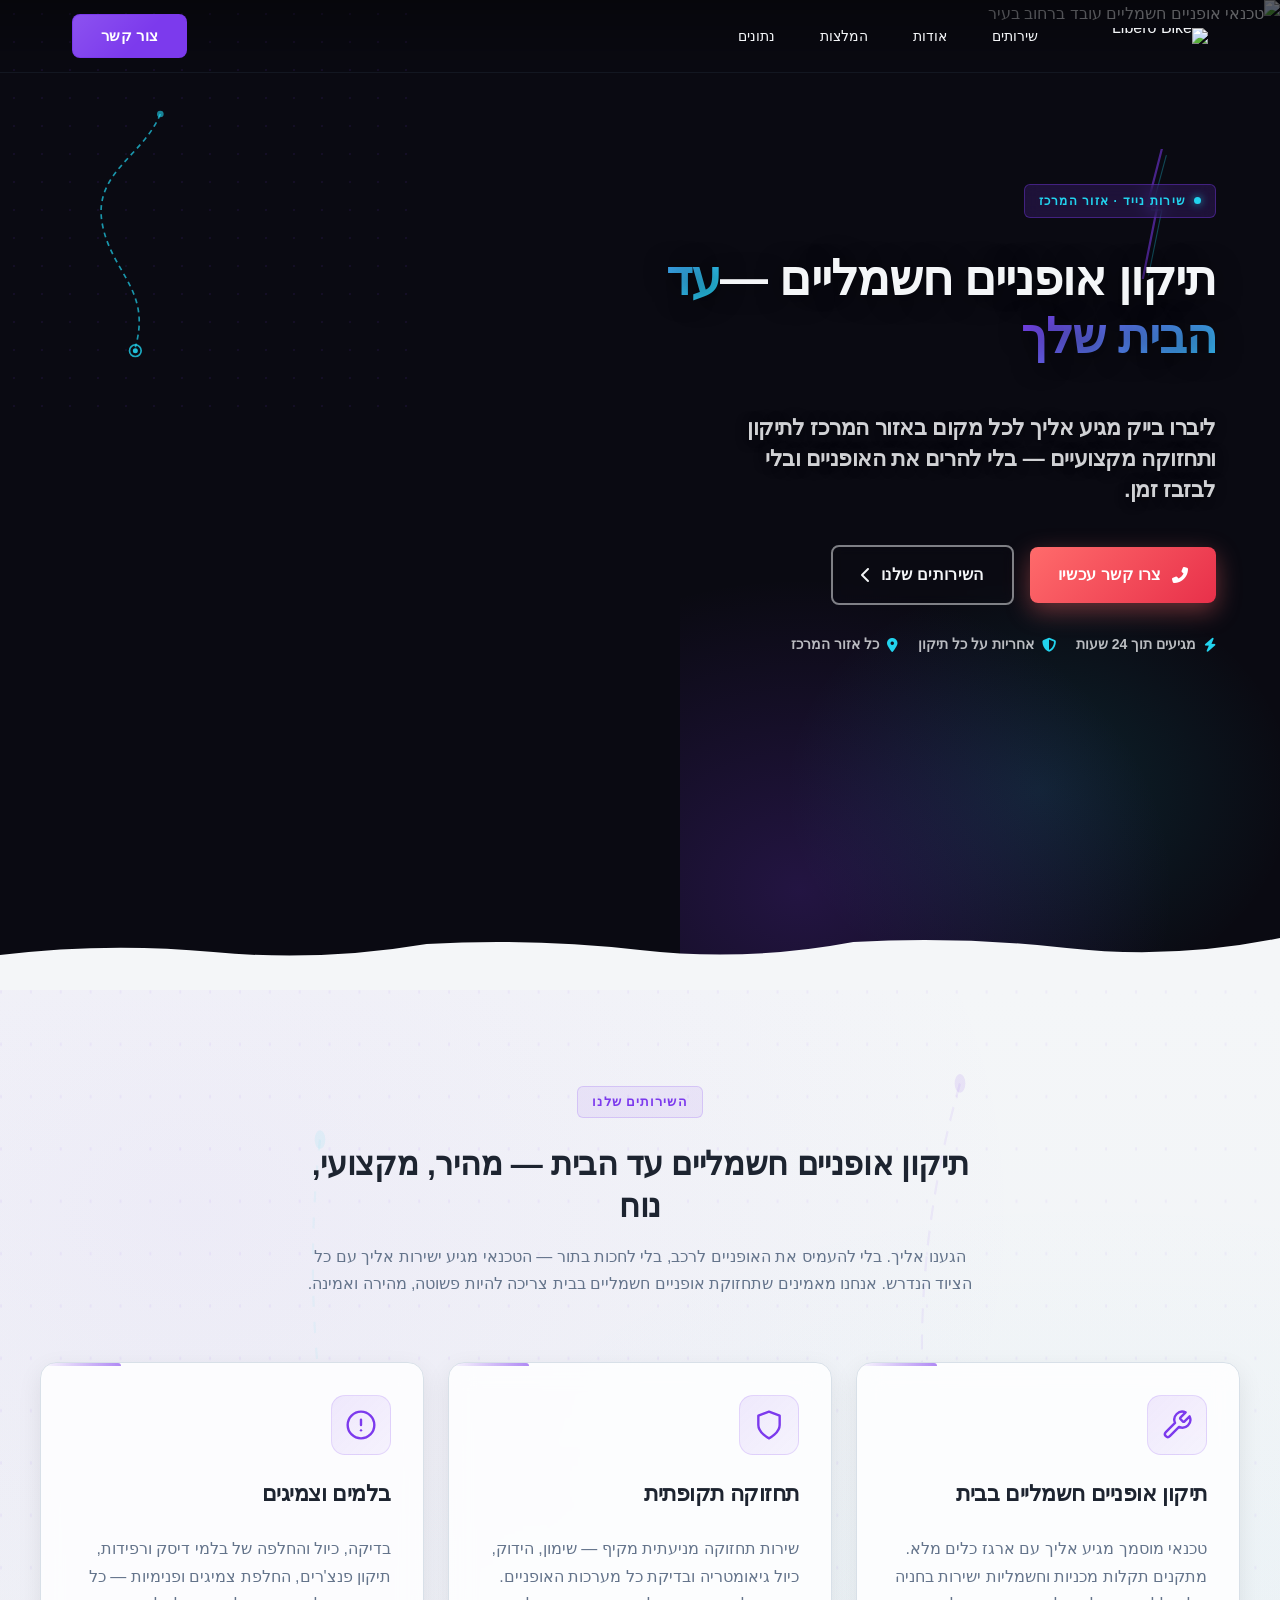
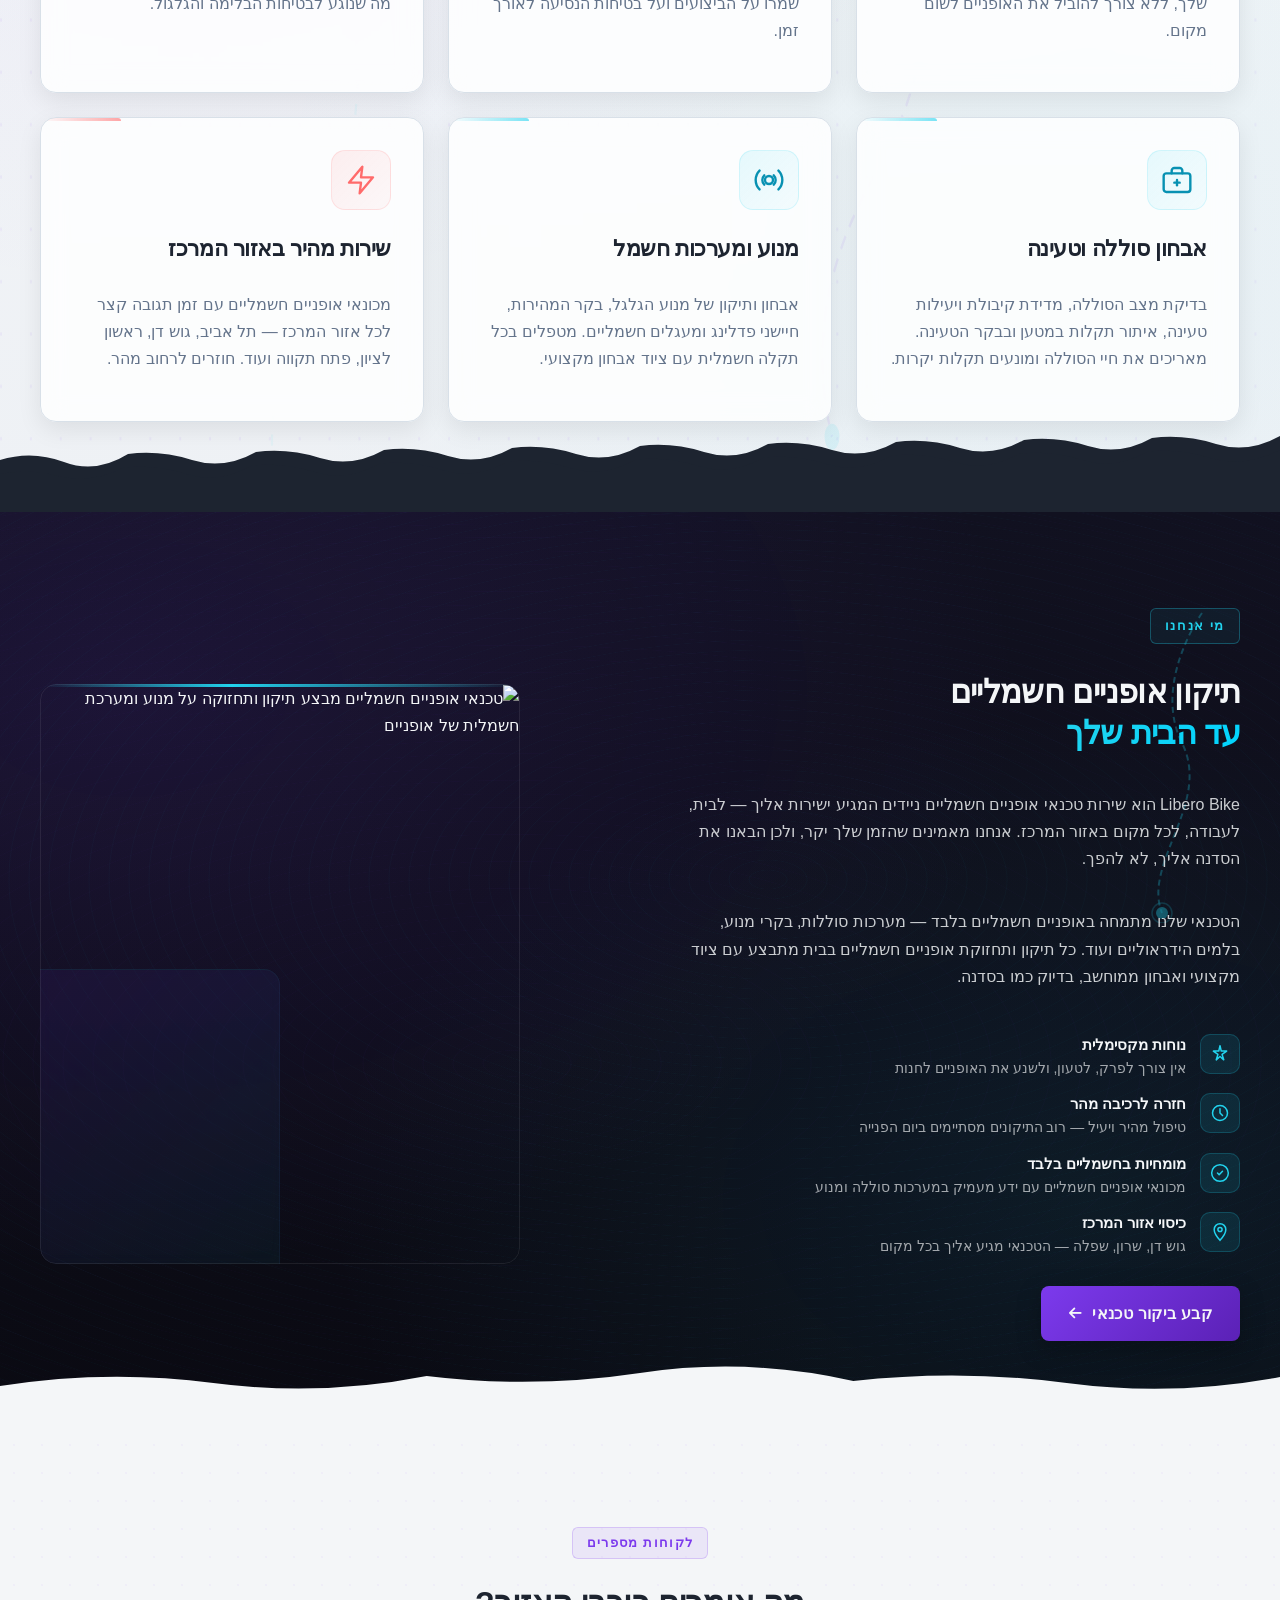
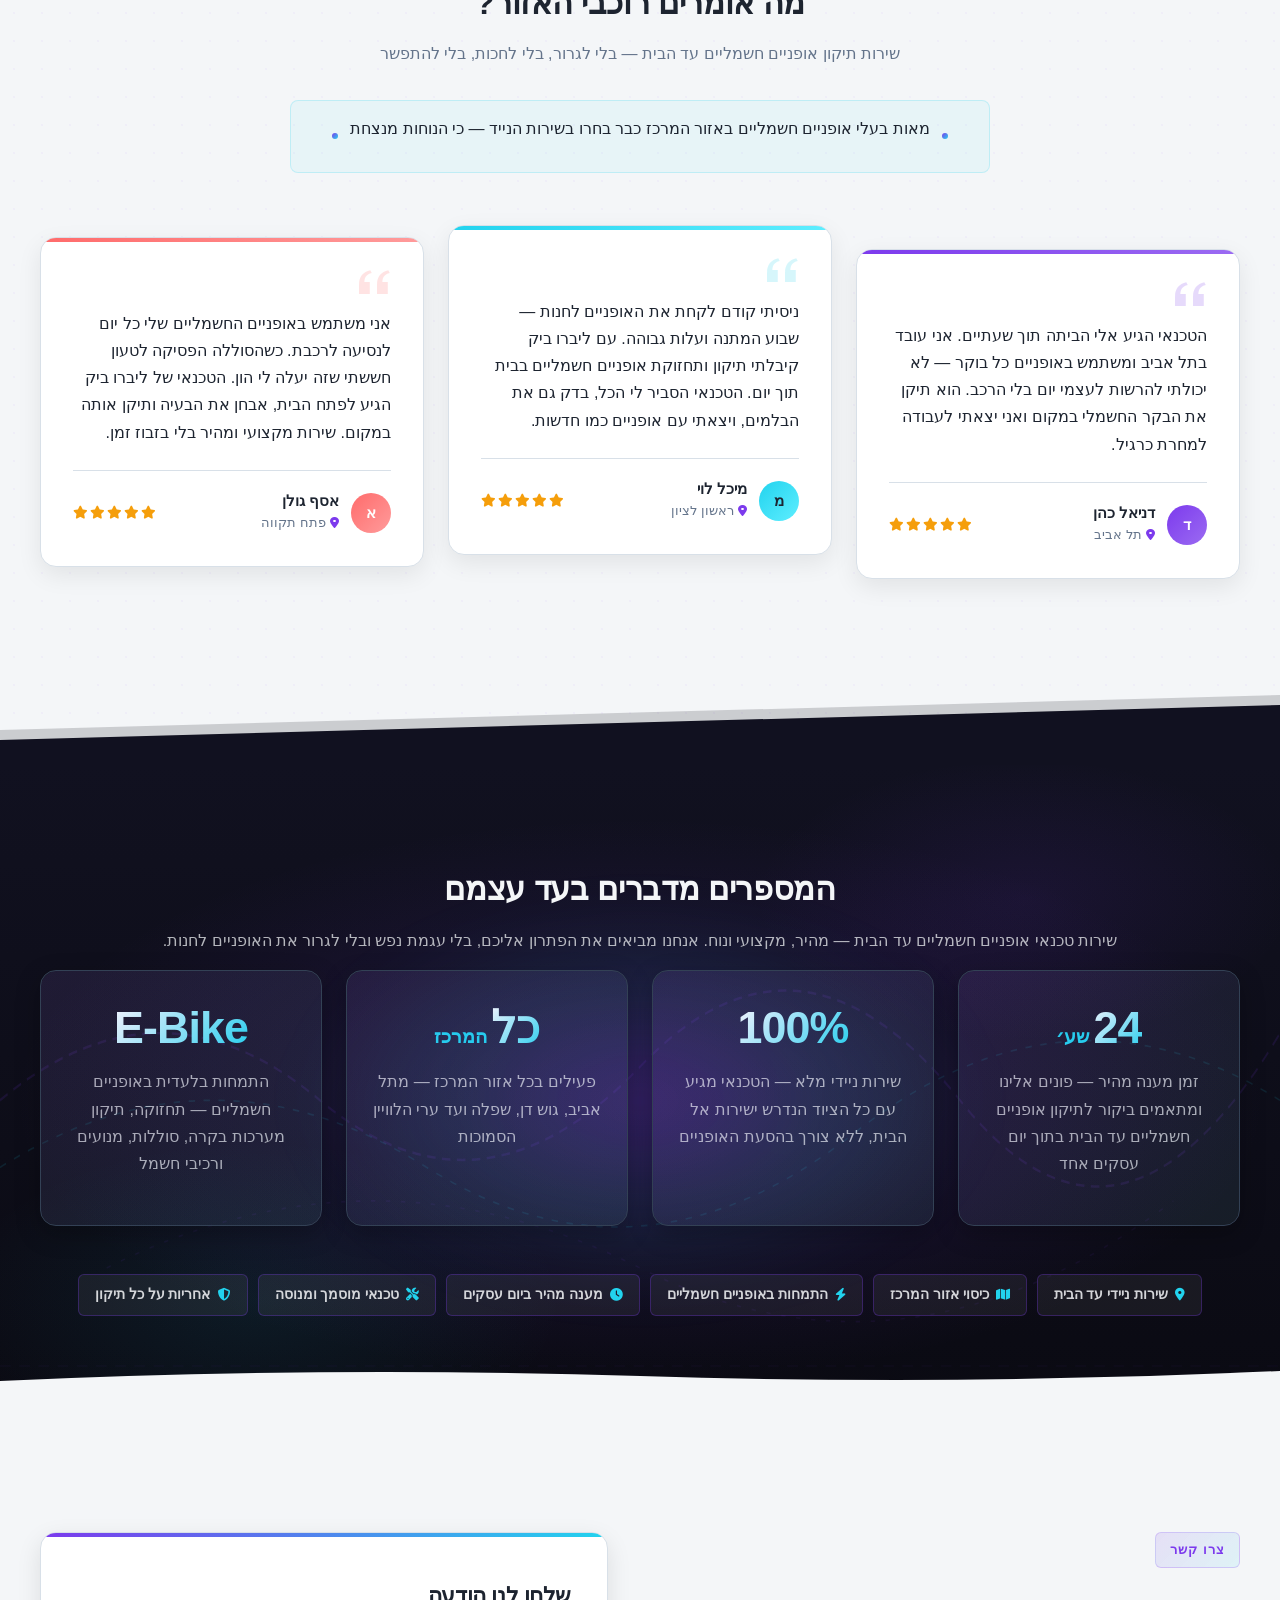
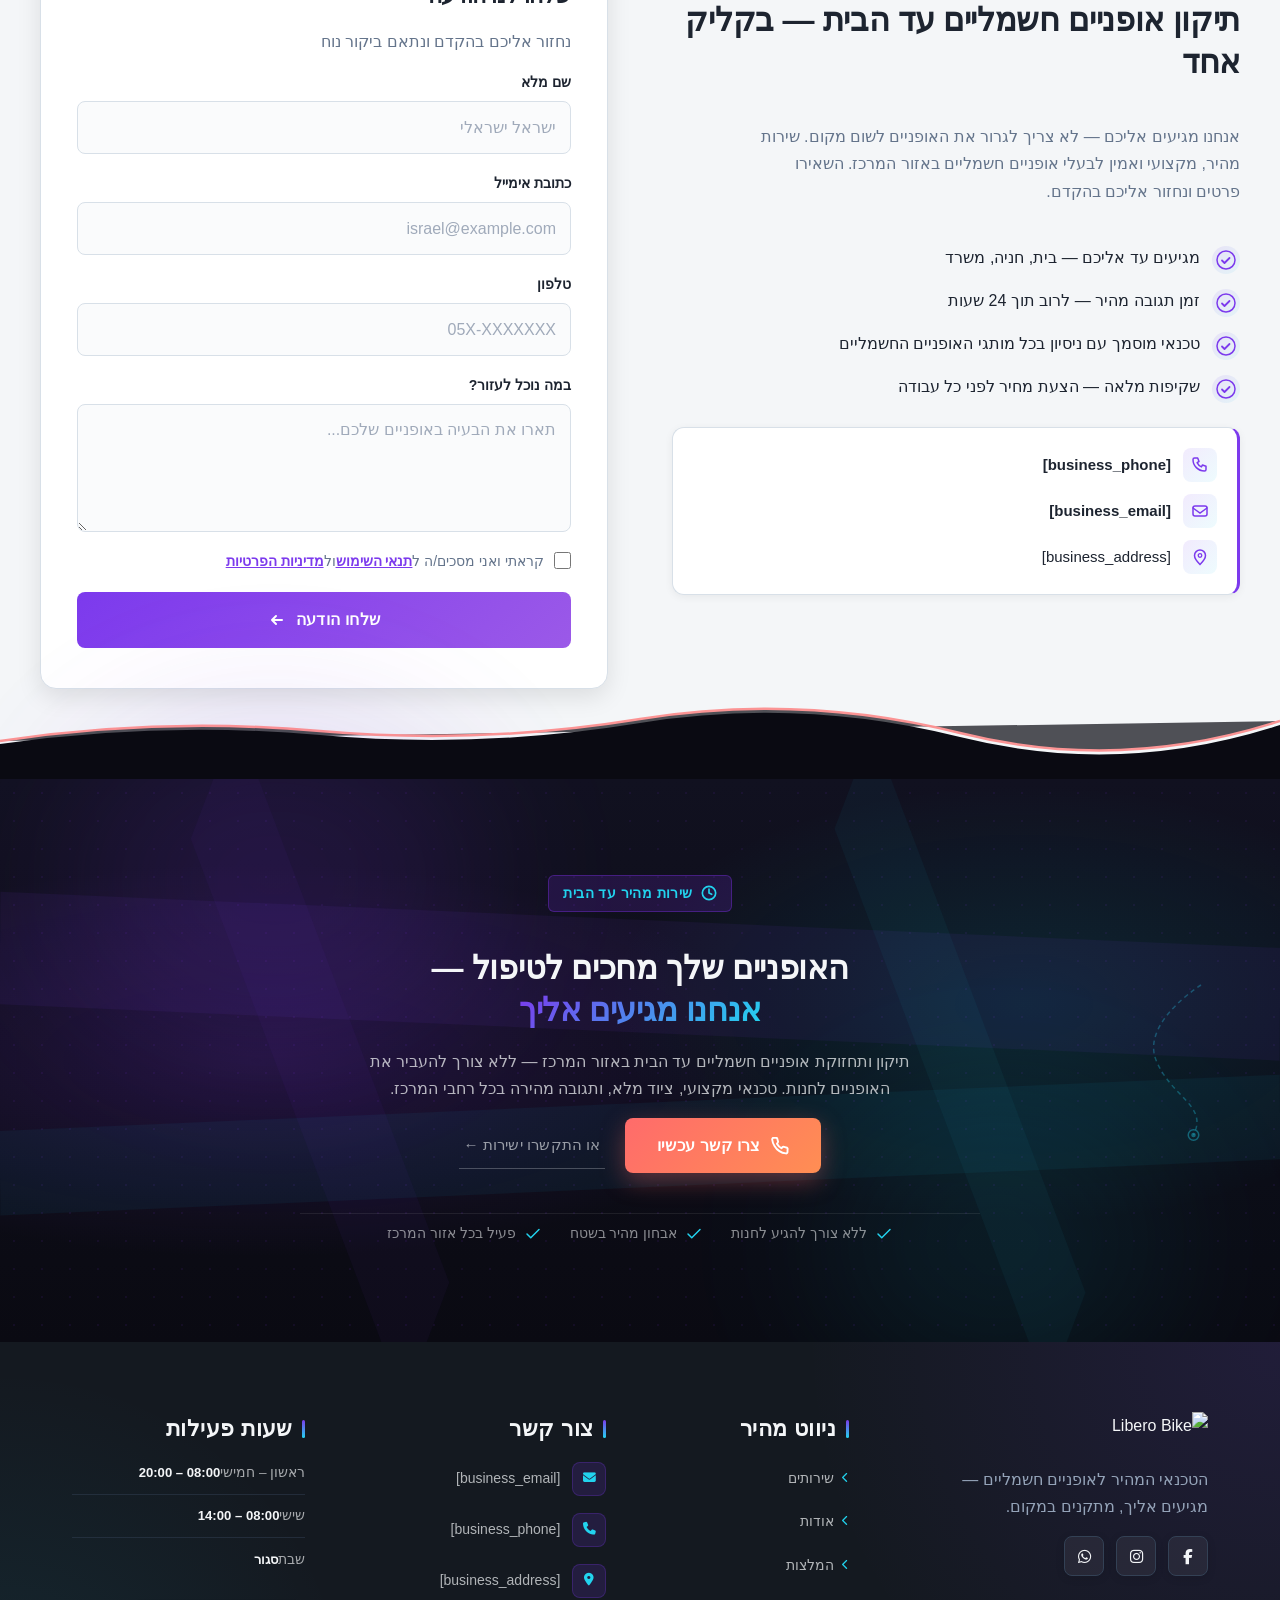
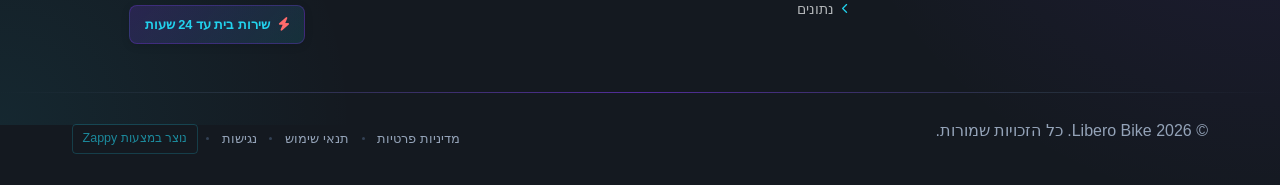
==== commit a6440a28: "Incremental sync: 1 page(s) — update_text" ====
--- a/public/index.html
+++ b/public/index.html
@@ -1 +1 @@
-<!doctype html><html dir="rtl" lang="he"><head><meta charset="UTF-8"><meta content="width=device-width,initial-scale=1" name="viewport"><meta content="index, follow" name="robots"><title>תיקון אופניים חשמליים עד הבית — Libero Bike</title><meta content="A mobile electric bicycle technician service operating in the central region of Israel, offering convenient at-home repair and maintenance for electric bikes. T" name="description"><meta content="תיקון אופניים חשמליים עד הבית, טכנאי אופניים חשמליים באזור המרכז, תחזוקת אופניים חשמליים בבית, מכונאי אופניים חשמליים" name="keywords"><link href="/assets/favicon.ico" rel="icon" type="image/x-icon"><link href="/assets/favicon-16x16.png" rel="icon" type="image/png" sizes="16x16"><link href="/assets/favicon-32x32.png" rel="icon" type="image/png" sizes="32x32"><link href="/assets/favicon-48x48.png" rel="icon" type="image/png" sizes="48x48"><link href="/assets/favicon-192x192.png" rel="icon" type="image/png" sizes="192x192"><link href="/assets/favicon-512x512.png" rel="icon" type="image/png" sizes="512x512"><link href="/assets/apple-touch-icon.png" rel="apple-touch-icon"><script>!function(){"use strict";var t="302208aa-d8f6-4d0c-b6be-5841ccc1d57f",e="https://api.zappy5.com/api/analytics/track",a=18e5,n=2592e6,o=!0,i=!0,r=!0;var s=function(){var e="zappy_visitor_"+t,a=null;try{if(a=localStorage.getItem(e)){var o=JSON.parse(a),i=Date.now();if(i-o.created<n)return o.lastSeen=i,localStorage.setItem(e,JSON.stringify(o)),o.id}}catch(t){console.warn("Zappy Analytics: LocalStorage not available")}var r="zv_"+Date.now()+"_"+Math.random().toString(36).substr(2,9);try{localStorage.setItem(e,JSON.stringify({id:r,created:Date.now(),lastSeen:Date.now()}))}catch(t){}return r}(),c=function(){var e="zappy_session_"+t,n=null;try{if(n=sessionStorage.getItem(e)){var o=JSON.parse(n),i=Date.now();if(i-o.timestamp<a)return o.timestamp=i,sessionStorage.setItem(e,JSON.stringify(o)),o.id}}catch(t){console.warn("Zappy Analytics: SessionStorage not available")}var r="zs_"+Date.now()+"_"+Math.random().toString(36).substr(2,9);try{sessionStorage.setItem(e,JSON.stringify({id:r,timestamp:Date.now()}))}catch(t){}return r}();function l(a,n){n=n||{};var o={website_id:t,event_type:a,page_path:window.location.pathname,referrer:document.referrer||"direct",visitor_id:s,session_id:c,metadata:n};if(navigator.sendBeacon){var i=new Blob([JSON.stringify(o)],{type:"application/json"});navigator.sendBeacon(e,i)}else fetch(e,{method:"POST",headers:{"Content-Type":"application/json"},body:JSON.stringify(o),keepalive:!0}).catch(function(t){console.warn("Zappy Analytics: Failed to track event",t)})}o&&l("pageview",{title:document.title,url:window.location.href}),i&&document.addEventListener("click",function(t){var e=t.target;if("BUTTON"===e.tagName||e.closest("button")){var a="BUTTON"===e.tagName?e:e.closest("button");l("click",{element:"button",text:a.textContent.trim().substring(0,100),id:a.id||null,class:a.className||null})}else if("A"===e.tagName||e.closest("a")){var n="A"===e.tagName?e:e.closest("a");l("navigation",{element:"link",text:n.textContent.trim().substring(0,100),href:n.href,external:n.hostname!==window.location.hostname})}},!0),r&&document.addEventListener("submit",function(t){var e=t.target;l("form_submit",{form_id:e.id||null,form_name:e.name||null,form_action:e.action||null,form_method:e.method||"GET"})},!0);var d=Date.now();window.addEventListener("beforeunload",function(){l("page_unload",{time_on_page:Math.floor((Date.now()-d)/1e3),page_path:window.location.pathname})}),window.zappyAnalytics={track:l,getVisitorId:function(){return s},getSessionId:function(){return c}}}()</script><meta content="תיקון אופניים חשמליים עד הבית — Libero Bike" property="og:title"><meta content="A mobile electric bicycle technician service operating in the central region of Israel, offering convenient at-home repair and maintenance for electric bikes. T" property="og:description"><meta content="summary_large_image" name="twitter:card"><meta content="תיקון אופניים חשמליים עד הבית — Libero Bike" name="twitter:title"><meta content="A mobile electric bicycle technician service operating in the central region of Israel, offering convenient at-home repair and maintenance for electric bikes. T" name="twitter:description"><meta content="website" property="og:type"><meta content="he_IL" property="og:locale"><link href="https://cdnjs.cloudflare.com/ajax/libs/font-awesome/6.4.0/css/all.min.css" rel="stylesheet"><link href="/assets/favicon.ico" rel="icon" type="image/x-icon"><link href="/assets/favicon-16x16.png" rel="icon" type="image/png" sizes="16x16"><link href="/assets/favicon-32x32.png" rel="icon" type="image/png" sizes="32x32"><link href="/assets/favicon-48x48.png" rel="icon" type="image/png" sizes="48x48"><link href="/assets/favicon-192x192.png" rel="icon" type="image/png" sizes="192x192"><link href="/assets/favicon-512x512.png" rel="icon" type="image/png" sizes="512x512"><link href="/assets/apple-touch-icon.png" rel="apple-touch-icon"><link href="https://cdn.jsdelivr.net/npm/vanilla-cookieconsent@3/dist/cookieconsent.css" rel="stylesheet"><script src="https://cdn.jsdelivr.net/npm/vanilla-cookieconsent@3/dist/cookieconsent.umd.js"></script><script src="https://cdn.jsdelivr.net/gh/mickidum/acc_toolbar/acctoolbar/acctoolbar.min.js"></script><link href="/styles.css" rel="stylesheet"><style id="zappy-dropdown-submenu-styles">#navMenu li:has(.sub-menu),.nav-menu li:has(.sub-menu),.navbar li:has(.sub-menu),nav li:has(.sub-menu){position:relative}#navMenu .sub-menu,.nav-menu .sub-menu,.navbar .sub-menu,nav .sub-menu{display:block!important;position:absolute!important;top:100%;left:0;min-width:220px;background:#fff;border-radius:8px;box-shadow:0 8px 25px rgba(0,0,0,.15);padding:8px 0;opacity:0;visibility:hidden;transform:translateY(10px);transition:all .3s ease;z-index:1000;list-style:none;pointer-events:none}#navMenu li:hover>.sub-menu,.nav-menu li:hover>.sub-menu,.navbar li:hover>.sub-menu,nav li:hover>.sub-menu{opacity:1!important;visibility:visible!important;transform:translateY(0)!important;pointer-events:auto!important}.sub-menu li{list-style:none;margin:0;padding:0}.sub-menu a{display:block!important;padding:10px 16px!important;color:var(--text-dark,#333)!important;font-weight:500;text-decoration:none;white-space:nowrap;transition:background-color .2s}.sub-menu .zappy-nav-child>a{padding-left:28px!important;font-size:.9em!important;opacity:.85!important}[dir=rtl] .sub-menu .zappy-nav-child>a,html[lang=ar] .sub-menu .zappy-nav-child>a,html[lang=he] .sub-menu .zappy-nav-child>a{padding-left:10px!important;padding-right:28px!important}.sub-menu .zappy-nav-parent>a{font-weight:600!important}.sub-menu a:hover{background-color:#f5f5f5}[dir=rtl] .nav-menu .sub-menu,[dir=rtl] .navbar .sub-menu,[dir=rtl] nav .sub-menu,html[lang=ar] .nav-menu .sub-menu,html[lang=ar] .navbar .sub-menu,html[lang=ar] nav .sub-menu,html[lang=he] .nav-menu .sub-menu,html[lang=he] .navbar .sub-menu,html[lang=he] nav .sub-menu{left:auto!important;right:0!important}.sub-menu:empty,.sub-menu:not(:has(li)):not(:has(> a)),.sub-menu:not(:has(li:not(.zappy-hidden-menu-item))):not(:has(> a)){display:none!important;opacity:0!important;visibility:hidden!important;pointer-events:none!important}li:has(.menu-group-title):hover>.sub-menu{opacity:1!important;visibility:visible!important;transform:translateY(0)!important;pointer-events:auto!important}#navMenu>li>.menu-group-title,.nav-menu>li>.menu-group-title{display:inline-block;padding:.5rem 1rem;cursor:default;user-select:none}@media (max-width:768px){#navMenu .sub-menu,.nav-menu .sub-menu,.navbar .sub-menu,nav .sub-menu{position:static!important;transform:none!important;box-shadow:none!important;background:0 0!important;max-height:0;overflow:hidden;opacity:0;visibility:hidden;transition:max-height .3s ease,opacity .3s ease;padding:0!important;border-radius:0!important}#navMenu .sub-menu.mobile-expanded,.nav-menu .sub-menu.mobile-expanded,.navbar .sub-menu.mobile-expanded{max-height:none!important;overflow-y:visible!important;opacity:1!important;visibility:visible!important;padding:8px 0 8px 16px!important}[dir=rtl] .sub-menu.mobile-expanded,html[lang=he] .sub-menu.mobile-expanded{padding:8px 16px 8px 0!important}#navMenu li:hover>.sub-menu,.nav-menu li:hover>.sub-menu,.navbar li:hover>.sub-menu,nav li:hover>.sub-menu{opacity:0;visibility:hidden;pointer-events:none}#navMenu li>.sub-menu.mobile-expanded,.nav-menu li>.sub-menu.mobile-expanded,.navbar li>.sub-menu.mobile-expanded,nav li>.sub-menu.mobile-expanded{opacity:1!important;visibility:visible!important;pointer-events:auto!important}#navMenu li:has(.sub-menu),.nav-menu li:has(.sub-menu),.navbar li:has(.sub-menu),nav li:has(.sub-menu){display:flex!important;flex-wrap:wrap!important;align-items:center!important;position:relative!important;min-height:44px!important}#navMenu li:has(.sub-menu)>a,.nav-menu li:has(.sub-menu)>a,.navbar li:has(.sub-menu)>a,nav li:has(.sub-menu)>a{flex:1!important;min-width:0!important}#navMenu li:has(.sub-menu)>.menu-group-title,.nav-menu li:has(.sub-menu)>.menu-group-title,.navbar li:has(.sub-menu)>.menu-group-title,nav li:has(.sub-menu)>.menu-group-title{flex:1!important;min-width:0!important;padding:0!important;line-height:inherit!important}#navMenu li:has(.sub-menu)>.sub-menu,.nav-menu li:has(.sub-menu)>.sub-menu,.navbar li:has(.sub-menu)>.sub-menu,nav li:has(.sub-menu)>.sub-menu{flex-basis:100%!important;width:100%!important}#navMenu li:has(.sub-menu)>a [class*=arrow],#navMenu li:has(.sub-menu)>a [class*=chevron],.nav-menu li:has(.sub-menu)>a .fa-angle-down,.nav-menu li:has(.sub-menu)>a .fa-chevron-down,.nav-menu li:has(.sub-menu)>a [class*=arrow],.nav-menu li:has(.sub-menu)>a [class*=chevron],nav li:has(.sub-menu)>a [class*=arrow],nav li:has(.sub-menu)>a [class*=chevron]{display:none!important;visibility:hidden!important}.mobile-submenu-toggle{display:flex!important;align-items:center!important;justify-content:center!important;width:44px!important;height:auto!important;background:0 0!important;border:none!important;cursor:pointer!important;color:var(--text-dark)!important;position:static!important;flex-shrink:0!important;align-self:stretch!important;z-index:2!important;padding:0!important;margin:0!important}.mobile-submenu-toggle::after{content:''!important;width:0!important;height:0!important;border-left:6px solid transparent!important;border-right:6px solid transparent!important;border-top:7px solid currentColor!important;transition:transform .3s ease!important}.mobile-submenu-toggle.expanded::after{transform:rotate(180deg)!important}.sub-menu a{padding:10px 0!important;display:block!important;color:var(--text-dark)!important;white-space:normal!important}.sub-menu .zappy-nav-child>a{padding-left:28px!important;font-size:.9em!important;opacity:.85!important}[dir=rtl] .sub-menu .zappy-nav-child>a,html[lang=ar] .sub-menu .zappy-nav-child>a,html[lang=he] .sub-menu .zappy-nav-child>a{padding-left:0!important;padding-right:28px!important}.sub-menu .zappy-nav-parent>a{font-weight:600!important}#navMenu.active,.nav-menu.active{max-width:100vw!important;overflow-x:hidden!important;box-sizing:border-box!important}.navbar .sub-menu li a,.zappy-products-dropdown .sub-menu a,nav.navbar .sub-menu li a{color:var(--text-dark)!important}}@media (min-width:769px){.mobile-submenu-toggle{display:none!important}}</style><style id="mobile-lang-menu-deployed-css">@media (max-width:768px){.lang-switcher,.nav-container .lang-switcher,.nav-cta-container .lang-switcher,.nav-ecommerce-icons .lang-switcher,.nav-icons-left .lang-switcher,.navbar .lang-switcher,.navbar .nav-cta-container .lang-switcher{display:none!important}.mobile-lang-menu{width:100%;border-top:1px solid rgba(128,128,128,.2);padding:8px 0 0 0;margin-top:8px}.mobile-lang-toggle{display:flex!important;align-items:center;justify-content:space-between;width:100%;padding:12px 16px;background:0 0;border:none;cursor:pointer;font-size:15px;color:inherit;font-family:inherit}.mobile-lang-toggle::after{content:'';display:inline-block;width:8px;height:8px;border-right:2px solid currentColor;border-bottom:2px solid currentColor;transform:rotate(45deg);transition:transform .3s ease;margin-left:8px}.mobile-lang-toggle.expanded::after{transform:rotate(-135deg)}.mobile-lang-options{max-height:0;overflow:hidden;transition:max-height .3s ease}.mobile-lang-options.expanded{max-height:300px}.mobile-lang-option{display:flex!important;align-items:center;gap:10px;padding:10px 24px;text-decoration:none;color:inherit;font-size:14px;font-family:inherit}.mobile-lang-option:hover{background:rgba(128,128,128,.1)}.mobile-lang-option.active{font-weight:600;opacity:.7;pointer-events:none}.mobile-lang-option img{width:20px;height:20px;border-radius:50%}}@media (min-width:769px){.mobile-lang-menu{display:none!important}}</style><style id="zappy-widget-visibility">#mic-access-tool-box,#mic-access-tool-general-button,#mic-init-access-tool #mic-access-tool-box,#mic-init-access-tool #mic-access-tool-general-button,#mic-init-access-tool .mic-access-tool-general-button,._access-icon,._access-menu,.mic-access-tool-box,.mic-access-tool-general-button,div[id*=mic-access-tool-box]{display:none!important;visibility:hidden!important;opacity:0!important;pointer-events:none!important}</style></head><body><nav class="navbar" dir="rtl"><button class="mobile-toggle" aria-label="Menu" id="mobileToggle"><svg viewBox="0 0 24 24" class="hamburger-icon" width="24" height="24" fill="none"><path d="M3 12h18M3 6h18M3 18h18" stroke="currentColor" stroke-width="2" stroke-linecap="round"></path></svg><svg viewBox="0 0 24 24" style="display:none" class="close-icon" fill="none" height="24" width="24"><path d="M18 6L6 18M6 6l12 12" stroke="currentColor" stroke-width="2" stroke-linecap="round"></path></svg></button><button class="phone-header-btn" aria-label="Call" data-phone="[business_phone]"><svg viewBox="0 0 24 24" width="20" height="20" fill="currentColor"><path d="M22 16.92v3a2 2 0 0 1-2.18 2 19.79 19.79 0 0 1-8.63-3.07 19.5 19.5 0 0 1-6-6 19.79 19.79 0 0 1-3.07-8.67A2 2 0 0 1 4.11 2h3a2 2 0 0 1 2 1.72 12.84 12.84 0 0 0 .7 2.81 2 2 0 0 1-.45 2.11L8.09 9.91a16 16 0 0 0 6 6l1.27-1.27a2 2 0 0 1 2.11-.45 12.84 12.84 0 0 0 2.81.7A2 2 0 0 1 22 16.92z"></path></svg></button><div class="nav-container"><div class="nav-right-group"><div class="nav-brand"><a href="/" class="logo-link"><img alt="Libero Bike" src="/assets/business-logo.webp" class="logo"></a></div><ul class="nav-menu" id="navMenu"><li><a href="#services">שירותים</a></li><li><a href="#about">אודות</a></li><li><a href="#testimonials">המלצות</a></li><li><a href="#stats">נתונים</a></li></ul></div><div class="nav-cta-container"><a href="#contact" class="nav-cta-btn">צור קשר</a></div></div></nav><script>window.addEventListener("load",function(){const e=document.querySelector(".navbar, nav, header");if(!e)return void console.log("[Navbar] Navbar element not found");let t=document.getElementById("mobileToggle")||document.querySelector(".mobile-toggle")||document.querySelector(".hamburger")||document.querySelector(".hamburger-menu")||document.querySelector(".menu-toggle")||document.querySelector(".burger-menu")||document.querySelector('[aria-label="Menu"]')||document.querySelector('[aria-label="תפריט"]');const o=document.querySelector(".phone-header-btn"),n=window.getComputedStyle(e);let r=n.backgroundColor;if(console.log("[Navbar] Initial navbar background:",r),"transparent"===r||"rgba(0, 0, 0, 0)"===r||r.startsWith("rgba")&&r.includes(", 0)")){const e=n.backgroundImage;if(e&&"none"!==e)console.log("[Navbar] Navbar has background image/gradient, using dark text"),r="rgb(240, 240, 240)";else{const e=window.getComputedStyle(document.body).backgroundColor;console.log("[Navbar] Navbar transparent, using body background:",e),r=e}}const i=r.match(/\d+/g);if(i&&i.length>=3){const e=(.299*parseInt(i[0])+.587*parseInt(i[1])+.114*parseInt(i[2]))/255;console.log("[Navbar] Mobile button colors preserved from Claude CSS (luminance:",e.toFixed(2)+")");const n=document.createElement("style");n.id="zappy-mobile-nav-fix";document.documentElement.lang;document.documentElement.dir,n.textContent='\n        /* Hide mobile buttons on desktop, show only on mobile */\n        @media (min-width: 769px) {\n          .mobile-toggle,\n          .phone-header-btn {\n            display: none !important;\n          }\n        }\n        \n        /* Show and position mobile buttons correctly on mobile */\n        @media (max-width: 768px) {\n          .mobile-toggle,\n          .phone-header-btn {\n            position: absolute !important;\n            top: 50% !important;\n            transform: translateY(-50%) !important;\n            z-index: 1001 !important;\n            display: flex !important;\n            align-items: center !important;\n            justify-content: center !important;\n            width: 36px !important;\n            height: 36px !important;\n            border-radius: 50% !important;\n            border: none !important;\n            cursor: pointer !important;\n            padding: 6px !important;\n            background: none !important;\n            color: var(--nav-text, var(--text-dark)) !important;\n          }\n          \n          /* LTR positioning (default): hamburger LEFT, phone RIGHT */\n          html:not([dir="rtl"]):not([lang="he"]):not([lang="ar"]) .mobile-toggle,\n          html[dir="ltr"] .mobile-toggle {\n            left: 12px !important;\n            right: auto !important;\n          }\n          html:not([dir="rtl"]):not([lang="he"]):not([lang="ar"]) .phone-header-btn,\n          html[dir="ltr"] .phone-header-btn {\n            right: 12px !important;\n            left: auto !important;\n          }\n          \n          /* RTL positioning: hamburger RIGHT, phone LEFT */\n          html[dir="rtl"] .mobile-toggle,\n          html[lang="he"] .mobile-toggle,\n          html[lang="ar"] .mobile-toggle {\n            right: 12px !important;\n            left: auto !important;\n          }\n          html[dir="rtl"] .phone-header-btn,\n          html[lang="he"] .phone-header-btn,\n          html[lang="ar"] .phone-header-btn {\n            left: 12px !important;\n            right: auto !important;\n          }\n          \n          /* CRITICAL: Ensure nav-container has min-height on mobile */\n          /* All children are positioned absolutely/fixed on mobile, so height:auto collapses to 0 */\n          .nav-container {\n            min-height: 70px !important;\n            position: relative !important;\n          }\n          \n          /* Ensure SVG icons are properly sized and inherit color */\n          .mobile-toggle svg,\n          .phone-header-btn svg {\n            width: 24px !important;\n            height: 24px !important;\n            /* Don\'t force display - let JavaScript control hamburger/close toggle */\n          }\n          \n          /* Reset nav-cta-container on mobile - remove desktop box-shadow/padding */\n          /* that creates a visible ghost box when CTA button is hidden */\n          .nav-cta-container {\n            box-shadow: none !important;\n            padding: 0 !important;\n          }\n          \n          /* Hide nav-cta-container entirely on mobile when there\'s no lang-switcher */\n          /* (only the CTA button is inside, and it\'s hidden on mobile) */\n          .nav-cta-container:not(:has(.lang-switcher)) {\n            display: none !important;\n          }\n          \n          /* CRITICAL: Prevent hero image fade gradient from bleeding over headline text */\n          /* The .image-fade-gradient has bottom: -30px (extends below parent) */\n          /* On mobile stacked layout, this overlaps the h1 text below the image */\n          .hero-image-column {\n            overflow: hidden !important;\n          }\n          .image-fade-gradient {\n            bottom: 0 !important;\n          }\n          \n          /* Hide desktop language switcher on mobile - hamburger menu handles it */\n          /* High specificity to override stored CSS */\n          .lang-switcher,\n          .nav-cta-container .lang-switcher,\n          .nav-container .lang-switcher,\n          .navbar .lang-switcher,\n          .navbar .nav-cta-container .lang-switcher {\n            display: none !important;\n          }\n        }\n      ';const r=document.getElementById("zappy-mobile-nav-fix");r&&r.remove(),document.head.appendChild(n),console.log("[Navbar] Critical CSS injected for mobile nav positioning");const l=window.innerWidth<=768;if(t){const e=t.querySelector(".hamburger-icon"),o=t.querySelector(".close-icon");e&&(e.style.setProperty("width","24px","important"),e.style.setProperty("height","24px","important"),e.style.setProperty("display","block","important")),o&&(o.style.setProperty("width","24px","important"),o.style.setProperty("height","24px","important"),o.style.setProperty("display","none","important")),l?(t.style.setProperty("position","absolute","important"),t.style.setProperty("top","50%","important"),t.style.setProperty("transform","translateY(-50%)","important"),t.style.setProperty("z-index","1001","important"),t.style.removeProperty("left"),t.style.removeProperty("right"),console.log("[Navbar] Mobile toggle positioning applied (mobile viewport)")):(t.style.removeProperty("position"),t.style.removeProperty("top"),t.style.removeProperty("transform"),t.style.removeProperty("z-index"),t.style.removeProperty("left"),t.style.removeProperty("right"),console.log("[Navbar] Desktop viewport - cleared mobile toggle inline positioning"))}if(o){const e=o.querySelector("svg");e&&(e.style.width="24px",e.style.height="24px",e.setAttribute("width","24"),e.setAttribute("height","24")),l?(o.style.setProperty("position","absolute","important"),o.style.setProperty("top","50%","important"),o.style.setProperty("transform","translateY(-50%)","important"),o.style.setProperty("z-index","1001","important"),o.style.removeProperty("left"),o.style.removeProperty("right"),console.log("[Navbar] Phone button positioning applied (mobile viewport)")):(o.style.removeProperty("position"),o.style.removeProperty("top"),o.style.removeProperty("transform"),o.style.removeProperty("z-index"),o.style.removeProperty("left"),o.style.removeProperty("right"),console.log("[Navbar] Desktop viewport - cleared phone button inline positioning"))}}else console.log("[Navbar] Could not parse background color:",r);t=document.getElementById("mobileToggle")||document.querySelector(".mobile-toggle")||document.querySelector(".hamburger")||document.querySelector(".hamburger-menu")||document.querySelector(".menu-toggle")||document.querySelector(".burger-menu")||document.querySelector('[aria-label="Menu"]')||document.querySelector('[aria-label="תפריט"]');const l=document.getElementById("navMenu")||document.querySelector(".nav-menu")||document.querySelector(".nav-links")||document.querySelector("nav ul:not(.submenu)");if(!t||!l)return void console.log("[Navbar] Mobile toggle or menu not found:",{toggle:!!t,menu:!!l});l.id||(l.id="navMenu"),console.log("[Navbar] Initializing mobile menu...");const a=t.cloneNode(!0);t.parentNode.replaceChild(a,t),a.addEventListener("click",function(e){e.preventDefault(),e.stopPropagation();const t=this.querySelector(".hamburger-icon"),o=this.querySelector(".close-icon");l.classList.contains("active")?(l.classList.remove("active"),t&&t.style.setProperty("display","block","important"),o&&o.style.setProperty("display","none","important"),document.body.style.overflow="",console.log("[Navbar] Menu closed")):(l.classList.add("active"),t&&t.style.setProperty("display","none","important"),o&&o.style.setProperty("display","block","important"),document.body.style.overflow="hidden",console.log("[Navbar] Menu opened"))}),l.querySelectorAll("a").forEach(function(e){e.addEventListener("click",function(){if("#"===this.getAttribute("href"))return;const e=a.querySelector(".hamburger-icon"),t=a.querySelector(".close-icon");l.classList.remove("active"),e&&e.style.setProperty("display","block","important"),t&&t.style.setProperty("display","none","important"),document.body.style.overflow="",console.log("[Navbar] Menu closed (link clicked)")})});var s=l.querySelectorAll(".dropdown-toggle");s.forEach(function(e){e.addEventListener("click",function(e){e.preventDefault(),e.stopPropagation();var t=this.closest(".nav-dropdown");t&&(t.parentNode.querySelectorAll(".nav-dropdown.open").forEach(function(e){e!==t&&e.classList.remove("open")}),t.classList.toggle("open"),console.log("[Navbar] Dropdown toggled:",t.classList.contains("open")?"open":"closed"))})}),document.addEventListener("click",function(e){e.target.closest(".nav-dropdown")||document.querySelectorAll(".nav-dropdown.open").forEach(function(e){e.classList.remove("open")})}),console.log("[Navbar] Dropdown handlers initialized for "+s.length+" dropdowns"),o&&o.addEventListener("click",function(){const e=document.querySelectorAll('a[href^="tel:"]'),t=e.length>0?e[0].getAttribute("href").replace("tel:",""):"[business_phone]";window.location.href="tel:"+t,console.log("[Navbar] Phone button clicked")}),console.log("[Navbar] Mobile menu initialized successfully");const p=function(){const e=document.querySelector(".whatsapp-float");e&&(window.innerWidth>=769?(e.style.setProperty("display","none","important"),e.style.setProperty("visibility","hidden","important"),e.style.setProperty("opacity","0","important"),e.style.setProperty("pointer-events","none","important"),console.log("[WhatsApp] Button hidden on desktop")):(e.style.removeProperty("display"),e.style.removeProperty("visibility"),e.style.removeProperty("opacity"),e.style.removeProperty("pointer-events"),console.log("[WhatsApp] Button visible on mobile")))};let c;p(),window.addEventListener("resize",function(){clearTimeout(c),c=setTimeout(p,100)})})</script><main><section class="index-hero-section" data-layout-spec="בית-hero" dir="rtl" id="hero" data-hero-type="fullscreen-scrim"><div class="hero-bg-wrapper"><img alt="טכנאי אופניים חשמליים עובד ברחוב בעיר" src="/assets/site-index-hero-image-1.webp" class="hero-bg-img" data-context="A professional electric bike technician in his 30s working curbside on a sleek electric bicycle in a modern central Israel city street at dusk. The technician kneels beside the e-bike with tools spread on a mat, wearing a branded dark uniform. Urban background shows blurred city lights, Tel Aviv-style architecture, and motion blur suggesting an active metropolitan environment. Visible bike components: battery pack, motor hub, derailleur. Cinematic lighting with warm street lamps and cool blue-violet ambient glow. Premium editorial campaign aesthetic, not a stock photo." data-hero-bg="true" data-placeholder="index-hero-image-1" height="700" width="1200"></div><div class="hero-scrim" aria-hidden="true"></div><div class="hero-decorative-layer" aria-hidden="true"><div class="hero-dot-grid"></div><div class="hero-energy-bloom"></div><svg viewBox="0 0 60 160" aria-hidden="true" xmlns="http://www.w3.org/2000/svg" fill="none" data-no-icon-edit="true" class="hero-lightning" preserveAspectRatio="none"><polyline points="38,0 18,70 32,70 12,160" fill="none" opacity="0.55" stroke="#7C3AED" stroke-linecap="round" stroke-linejoin="round" stroke-width="3"></polyline><polyline points="44,8 24,75 38,75 20,155" fill="none" opacity="0.3" stroke="#22D3EE" stroke-linecap="round" stroke-linejoin="round" stroke-width="1.5"></polyline></svg><svg viewBox="0 0 120 320" aria-hidden="true" xmlns="http://www.w3.org/2000/svg" fill="none" data-no-icon-edit="true" class="hero-route-curve"><path d="M100,10 C80,60 20,80 30,140 C40,200 90,220 70,290" fill="none" stroke="#22D3EE" stroke-width="2" stroke-dasharray="6 5" opacity="0.7"></path><circle cx="70" cy="294" r="7" fill="none" opacity="0.8" stroke="#22D3EE" stroke-width="2"></circle><circle cx="70" cy="294" r="3" fill="#22D3EE" opacity="0.9"></circle><circle cx="100" cy="10" r="4" fill="#22D3EE" opacity="0.6"></circle></svg></div><div class="hero-container"><div class="hero-content-group"><div class="hero-badge"><span class="hero-badge-dot"></span><span>שירות נייד · אזור המרכז</span></div><h1 class="hero-h1">תיקון אופניים חשמליים —<span class="hero-h1-accent">עד הבית שלך</span></h1><h3 class="hero-subtitle">ליברו בייק מגיע אליך לכל מקום באזור המרכז לתיקון ותחזוקה מקצועיים — בלי להרים את האופניים ובלי לבזבז זמן.</h3><div class="hero-cta-group"><a href="#contact" class="btn-primary hero-btn-primary"><i class="fa-solid fa-phone-flip"></i><span>צרו קשר עכשיו</span></a><a href="#services" class="btn-secondary hero-btn-secondary"><span>השירותים שלנו</span><i class="fa-solid fa-chevron-left"></i></a></div><div class="hero-trust-row"><div class="hero-trust-item"><i class="fa-solid fa-bolt"></i><span>מגיעים תוך 24 שעות</span></div><div class="hero-trust-item"><i class="fa-solid fa-shield-halved"></i><span>אחריות על כל תיקון</span></div><div class="hero-trust-item"><i class="fa-solid fa-location-dot"></i><span>כל אזור המרכז</span></div></div></div></div><div class="hero-divider-wrapper"><svg viewBox="0 0 1440 90" aria-hidden="true" xmlns="http://www.w3.org/2000/svg" data-no-icon-edit="true" preserveAspectRatio="none"><path d="M0,90 L0,55 Q120,42 240,52 T480,44 Q600,38 720,50 T960,42 Q1080,36 1200,48 T1440,38 L1440,90 Z" fill="var(--bg-light)"></path></svg></div></section><section class="index-services-section" data-layout-spec="בית-services" dir="rtl"><div class="services-bg-decoration" aria-hidden="true"><svg viewBox="0 0 1200 600" aria-hidden="true" xmlns="http://www.w3.org/2000/svg" data-no-icon-edit="true" preserveAspectRatio="none" class="services-route-svg"><path d="M900,50 Q850,150 870,250 Q890,350 820,420 Q750,490 780,560" fill="none" stroke="rgba(124,58,237,0.07)" stroke-width="2" stroke-dasharray="8,6"></path><path d="M300,80 Q280,180 320,280 Q360,380 300,460 Q240,540 260,590" fill="none" stroke="rgba(34,211,238,0.06)" stroke-width="2" stroke-dasharray="6,8"></path><circle cx="900" cy="50" r="5" fill="rgba(124,58,237,0.1)"></circle><circle cx="780" cy="560" r="7" fill="rgba(34,211,238,0.1)"></circle><circle cx="300" cy="80" r="5" fill="rgba(34,211,238,0.08)"></circle><pattern height="28" id="services-dot-grid" patternUnits="userSpaceOnUse" width="28" x="0" y="0"><circle cx="1" cy="1" r="1" fill="rgba(124,58,237,0.06)"></circle></pattern><rect height="600" width="1200" fill="url(#services-dot-grid)"></rect></svg></div><div class="services-container"><div class="services-intro"><span class="services-eyebrow">השירותים שלנו</span><h2 class="services-heading">תיקון אופניים חשמליים עד הבית — מהיר, מקצועי, נוח</h2><p class="services-subtext">הגענו אליך. בלי להעמיס את האופניים לרכב, בלי לחכות בתור — הטכנאי מגיע ישירות אליך עם כל הציוד הנדרש. אנחנו מאמינים שתחזוקת אופניים חשמליים בבית צריכה להיות פשוטה, מהירה ואמינה.</p></div><div class="services-grid"><article class="service-card"><div class="service-card-accent" aria-hidden="true"></div><div class="service-icon-wrap"><svg viewBox="0 0 24 24" aria-hidden="true" xmlns="http://www.w3.org/2000/svg" fill="none" height="32" width="32" data-element-type="icon" data-icon-type="svg" stroke="currentColor" stroke-linecap="round" stroke-linejoin="round" stroke-width="1.8"><path d="M14.7 6.3a1 1 0 000 1.4l1.6 1.6a1 1 0 001.4 0l3.77-3.77a6 6 0 01-7.94 7.94l-6.91 6.91a2.12 2.12 0 01-3-3l6.91-6.91a6 6 0 017.94-7.94l-3.76 3.76z"></path></svg></div><div class="service-card-content"><h3>תיקון אופניים חשמליים בבית</h3><p>טכנאי מוסמך מגיע אליך עם ארגז כלים מלא. מתקנים תקלות מכניות וחשמליות ישירות בחניה שלך, ללא צורך להוביל את האופניים לשום מקום.</p></div></article><article class="service-card"><div class="service-card-accent" aria-hidden="true"></div><div class="service-icon-wrap"><svg viewBox="0 0 24 24" aria-hidden="true" xmlns="http://www.w3.org/2000/svg" fill="none" height="32" width="32" data-element-type="icon" data-icon-type="svg" stroke="currentColor" stroke-linecap="round" stroke-linejoin="round" stroke-width="1.8"><path d="M12 22s8-4 8-10V5l-8-3-8 3v7c0 6 8 10 8 10z"></path></svg></div><div class="service-card-content"><h3>תחזוקה תקופתית</h3><p>שירות תחזוקה מניעתית מקיף — שימון, הידוק, כיול גיאומטריה ובדיקת כל מערכות האופניים. שמרו על הביצועים ועל בטיחות הנסיעה לאורך זמן.</p></div></article><article class="service-card"><div class="service-card-accent" aria-hidden="true"></div><div class="service-icon-wrap"><svg viewBox="0 0 24 24" aria-hidden="true" xmlns="http://www.w3.org/2000/svg" fill="none" height="32" width="32" data-element-type="icon" data-icon-type="svg" stroke="currentColor" stroke-linecap="round" stroke-linejoin="round" stroke-width="1.8"><circle cx="12" cy="12" r="10"></circle><line x1="12" x2="12" y1="8" y2="12"></line><line x1="12" x2="12.01" y1="16" y2="16"></line></svg></div><div class="service-card-content"><h3>בלמים וצמיגים</h3><p>בדיקה, כיול והחלפה של בלמי דיסק ורפידות, תיקון פנצ'רים, החלפת צמיגים ופנימיות — כל מה שנוגע לבטיחות הבלימה והגלגול.</p></div></article><article class="service-card"><div class="service-card-accent service-card-accent--secondary" aria-hidden="true"></div><div class="service-icon-wrap service-icon-wrap--secondary"><svg viewBox="0 0 24 24" aria-hidden="true" xmlns="http://www.w3.org/2000/svg" fill="none" height="32" width="32" data-element-type="icon" data-icon-type="svg" stroke="currentColor" stroke-linecap="round" stroke-linejoin="round" stroke-width="1.8"><rect height="14" width="20" rx="2" x="2" y="7" ry="2"></rect><path d="M16 7V5a2 2 0 00-2-2h-4a2 2 0 00-2 2v2"></path><line x1="12" x2="12" y1="12" y2="16"></line><line x1="10" x2="14" y1="14" y2="14"></line></svg></div><div class="service-card-content"><h3>אבחון סוללה וטעינה</h3><p>בדיקת מצב הסוללה, מדידת קיבולת ויעילות טעינה, איתור תקלות במטען ובבקר הטעינה. מאריכים את חיי הסוללה ומונעים תקלות יקרות.</p></div></article><article class="service-card"><div class="service-card-accent service-card-accent--secondary" aria-hidden="true"></div><div class="service-icon-wrap service-icon-wrap--secondary"><svg viewBox="0 0 24 24" aria-hidden="true" xmlns="http://www.w3.org/2000/svg" fill="none" height="32" width="32" data-element-type="icon" data-icon-type="svg" stroke="currentColor" stroke-linecap="round" stroke-linejoin="round" stroke-width="1.8"><circle cx="12" cy="12" r="3"></circle><path d="M19.07 4.93a10 10 0 010 14.14M4.93 4.93a10 10 0 000 14.14"></path><path d="M15.54 8.46a5 5 0 010 7.07M8.46 8.46a5 5 0 000 7.07"></path></svg></div><div class="service-card-content"><h3>מנוע ומערכות חשמל</h3><p>אבחון ותיקון של מנוע הגלגל, בקר המהירות, חיישני פדלינג ומעגלים חשמליים. מטפלים בכל תקלה חשמלית עם ציוד אבחון מקצועי.</p></div></article><article class="service-card"><div class="service-card-accent service-card-accent--accent" aria-hidden="true"></div><div class="service-icon-wrap service-icon-wrap--accent"><svg viewBox="0 0 24 24" aria-hidden="true" xmlns="http://www.w3.org/2000/svg" fill="none" height="32" width="32" data-element-type="icon" data-icon-type="svg" stroke="currentColor" stroke-linecap="round" stroke-linejoin="round" stroke-width="1.8"><polygon points="13 2 3 14 12 14 11 22 21 10 12 10 13 2"></polygon></svg></div><div class="service-card-content"><h3>שירות מהיר באזור המרכז</h3><p>מכונאי אופניים חשמליים עם זמן תגובה קצר לכל אזור המרכז — תל אביב, גוש דן, ראשון לציון, פתח תקווה ועוד. חוזרים לרחוב מהר.</p></div></article></div></div><div class="services-divider-wrapper"><svg viewBox="0 0 1200 90" aria-hidden="true" xmlns="http://www.w3.org/2000/svg" data-no-icon-edit="true" preserveAspectRatio="none"><path d="M0,90 L0,38 Q30,28 60,40 T120,32 Q150,28 180,38 T240,30 Q270,26 300,36 T360,28 Q390,24 420,34 T480,26 Q510,22 540,32 T600,24 Q630,20 660,30 T720,22 Q750,18 780,28 T840,20 Q870,16 900,26 T960,18 Q990,14 1020,24 T1080,16 Q1110,12 1140,22 T1200,14 L1200,90 Z" fill="var(--bg-dark)"></path><path d="M0,90 L0,52 Q25,46 55,54 T115,46 Q145,42 175,52 T235,44 Q265,40 295,50 T355,42 Q385,38 415,48 T475,40 Q505,36 535,46 T595,38 Q625,34 655,44 T715,36 Q745,32 775,42 T835,34 Q865,30 895,40 T955,32 Q985,28 1015,38 T1075,30 Q1105,26 1135,36 T1200,28 L1200,90 Z" fill="var(--bg-dark)"></path></svg></div></section><section class="index-about-section" data-layout-spec="בית-about" dir="rtl" id="about"><div class="index-about-topo-pattern" aria-hidden="true"></div><div class="index-about-route-decoration" aria-hidden="true"><svg viewBox="0 0 120 320" aria-hidden="true" xmlns="http://www.w3.org/2000/svg" fill="none" height="320" width="120" data-no-icon-edit="true"><path d="M80,10 C80,10 30,80 60,140 C90,200 20,260 40,310" fill="none" stroke="var(--secondary)" stroke-width="2" stroke-dasharray="6 4" opacity="0.45"></path><circle cx="40" cy="310" r="6" fill="var(--secondary)" opacity="0.6"></circle><circle cx="40" cy="310" r="10" fill="none" opacity="0.3" stroke="var(--secondary)" stroke-width="1.5"></circle></svg></div><div class="index-about-container"><div class="index-about-content"><span class="index-about-eyebrow">מי אנחנו</span><h2 class="index-about-heading">תיקון אופניים חשמליים<br><span class="index-about-heading-accent">עד הבית שלך</span></h2><p class="index-about-para">Libero Bike הוא שירות טכנאי אופניים חשמליים ניידים המגיע ישירות אליך — לבית, לעבודה, לכל מקום באזור המרכז. אנחנו מאמינים שהזמן שלך יקר, ולכן הבאנו את הסדנה אליך, לא להפך.</p><p class="index-about-para">הטכנאי שלנו מתמחה באופניים חשמליים בלבד — מערכות סוללות, בקרי מנוע, בלמים הידראוליים ועוד. כל תיקון ותחזוקת אופניים חשמליים בבית מתבצע עם ציוד מקצועי ואבחון ממוחשב, בדיוק כמו בסדנה.</p><ul class="index-about-values"><li class="index-about-value-item"><span class="index-about-value-icon"><svg viewBox="0 0 24 24" xmlns="http://www.w3.org/2000/svg" fill="none" height="20" width="20" data-element-type="icon" data-icon-type="svg"><path d="M12 2L13.5 8.5H20L14.5 12.5L16.5 19L12 15L7.5 19L9.5 12.5L4 8.5H10.5L12 2Z" fill="none" stroke="var(--secondary)" stroke-width="1.8" stroke-linejoin="round"></path></svg></span><div class="index-about-value-text"><strong>נוחות מקסימלית</strong><span>אין צורך לפרק, לטעון, ולשנע את האופניים לחנות</span></div></li><li class="index-about-value-item"><span class="index-about-value-icon"><svg viewBox="0 0 24 24" xmlns="http://www.w3.org/2000/svg" fill="none" height="20" width="20" data-element-type="icon" data-icon-type="svg"><circle cx="12" cy="12" r="9" fill="none" stroke="var(--secondary)" stroke-width="1.8"></circle><path d="M12 7V12L15 15" fill="none" stroke="var(--secondary)" stroke-width="1.8" stroke-linecap="round"></path></svg></span><div class="index-about-value-text"><strong>חזרה לרכיבה מהר</strong><span>טיפול מהיר ויעיל — רוב התיקונים מסתיימים ביום הפנייה</span></div></li><li class="index-about-value-item"><span class="index-about-value-icon"><svg viewBox="0 0 24 24" xmlns="http://www.w3.org/2000/svg" fill="none" height="20" width="20" data-element-type="icon" data-icon-type="svg"><path d="M9 12L11 14L15 10" fill="none" stroke="var(--secondary)" stroke-width="1.8" stroke-linecap="round" stroke-linejoin="round"></path><path d="M12 2C6.48 2 2 6.48 2 12C2 17.52 6.48 22 12 22C17.52 22 22 17.52 22 12C22 6.48 17.52 2 12 2Z" fill="none" stroke="var(--secondary)" stroke-width="1.8"></path></svg></span><div class="index-about-value-text"><strong>מומחיות בחשמליים בלבד</strong><span>מכונאי אופניים חשמליים עם ידע מעמיק במערכות סוללה ומנוע</span></div></li><li class="index-about-value-item"><span class="index-about-value-icon"><svg viewBox="0 0 24 24" xmlns="http://www.w3.org/2000/svg" fill="none" height="20" width="20" data-element-type="icon" data-icon-type="svg"><path d="M12 2C8.13 2 5 5.13 5 9C5 14.25 12 22 12 22C12 22 19 14.25 19 9C19 5.13 15.87 2 12 2Z" fill="none" stroke="var(--secondary)" stroke-width="1.8"></path><circle cx="12" cy="9" r="2.5" fill="none" stroke="var(--secondary)" stroke-width="1.8"></circle></svg></span><div class="index-about-value-text"><strong>כיסוי אזור המרכז</strong><span>גוש דן, שרון, שפלה — הטכנאי מגיע אליך בכל מקום</span></div></li></ul><a href="#contact" class="index-about-cta">קבע ביקור טכנאי<i class="fa fa-arrow-left" aria-hidden="true"></i></a></div><div class="index-about-image-col"><div class="index-about-image-wrapper"><img alt="טכנאי אופניים חשמליים מבצע תיקון ותחזוקה על מנוע ומערכת חשמלית של אופניים" src="/assets/site-index-about-image-1.webp" data-context="Close-up of a professional electric bicycle technician working on an e-bike drivetrain and electrical system outdoors. The technician is wearing work gloves and using diagnostic tools on the motor hub and battery connections. Urban city background, dramatic lighting, professional and realistic atmosphere. The image should feel editorial and magazine-quality, bold crop focusing on the technical work being done." data-placeholder="index-about-image-1" height="750" width="600"><div class="index-about-backplate" aria-hidden="true"></div><div class="index-about-image-accentline" aria-hidden="true"></div></div></div></div><div class="index-about-divider-wrapper"><svg viewBox="0 0 1200 90" aria-hidden="true" xmlns="http://www.w3.org/2000/svg" data-no-icon-edit="true" preserveAspectRatio="none"><path d="M0,90 L0,45 Q100,28 200,42 T400,35 Q500,48 600,32 T800,40 Q900,28 1000,42 T1200,36 L1200,90 Z" fill="var(--bg-light)"></path></svg></div></section><section class="index-testimonials-section" data-layout-spec="בית-testimonials" dir="rtl"><div class="its-texture-overlay" aria-hidden="true"></div><div class="its-container"><div class="its-intro"><span class="its-eyebrow">לקוחות מספרים</span><h2 class="its-heading">מה אומרים רוכבי האזור?</h2><p class="its-subheading">שירות תיקון אופניים חשמליים עד הבית — בלי לגרור, בלי לחכות, בלי להתפשר</p></div><div class="its-trust-bar"><span class="its-trust-dot" aria-hidden="true"></span><p class="its-trust-text">מאות בעלי אופניים חשמליים באזור המרכז כבר בחרו בשירות הנייד — כי הנוחות מנצחת</p><span class="its-trust-dot" aria-hidden="true"></span></div><div class="its-cards-grid"><article class="its-card its-card--mid"><div class="its-card-accent" aria-hidden="true"></div><div class="its-quote-mark" aria-hidden="true"><svg viewBox="0 0 32 24" aria-hidden="true" xmlns="http://www.w3.org/2000/svg" fill="none" height="24" width="32" data-no-icon-edit="true"><path d="M0 24V14.4C0 10.56 0.96 7.44 2.88 5.04C4.88 2.64 7.68 1.04 11.28 0.24L12.72 2.88C10.24 3.52 8.36 4.64 7.08 6.24C5.88 7.84 5.32 9.76 5.4 12H10.8V24H0ZM18 24V14.4C18 10.56 18.96 7.44 20.88 5.04C22.88 2.64 25.68 1.04 29.28 0.24L30.72 2.88C28.24 3.52 26.36 4.64 25.08 6.24C23.88 7.84 23.32 9.76 23.4 12H28.8V24H18Z" fill="currentColor"></path></svg></div><blockquote class="its-quote"><p>הטכנאי הגיע אלי הביתה תוך שעתיים. אני עובד בתל אביב ומשתמש באופניים כל בוקר — לא יכולתי להרשות לעצמי יום בלי הרכב. הוא תיקן את הבקר החשמלי במקום ואני יצאתי לעבודה למחרת כרגיל.</p></blockquote><footer class="its-attribution"><div class="its-avatar" aria-hidden="true"><span>ד</span></div><div class="its-author-info"><strong class="its-author-name">דניאל כהן</strong><span class="its-author-location"><i class="fas fa-map-marker-alt" aria-hidden="true"></i>תל אביב</span></div><div class="its-stars" aria-label="דירוג 5 כוכבים"><i class="fas fa-star" aria-hidden="true"></i><i class="fas fa-star" aria-hidden="true"></i><i class="fas fa-star" aria-hidden="true"></i><i class="fas fa-star" aria-hidden="true"></i><i class="fas fa-star" aria-hidden="true"></i></div></footer></article><article class="its-card its-card--top"><div class="its-card-accent its-card-accent--secondary" aria-hidden="true"></div><div class="its-quote-mark" aria-hidden="true"><svg viewBox="0 0 32 24" aria-hidden="true" xmlns="http://www.w3.org/2000/svg" fill="none" height="24" width="32" data-no-icon-edit="true"><path d="M0 24V14.4C0 10.56 0.96 7.44 2.88 5.04C4.88 2.64 7.68 1.04 11.28 0.24L12.72 2.88C10.24 3.52 8.36 4.64 7.08 6.24C5.88 7.84 5.32 9.76 5.4 12H10.8V24H0ZM18 24V14.4C18 10.56 18.96 7.44 20.88 5.04C22.88 2.64 25.68 1.04 29.28 0.24L30.72 2.88C28.24 3.52 26.36 4.64 25.08 6.24C23.88 7.84 23.32 9.76 23.4 12H28.8V24H18Z" fill="currentColor"></path></svg></div><blockquote class="its-quote"><p>ניסיתי קודם לקחת את האופניים לחנות — שבוע המתנה ועלות גבוהה. עם ליברו ביק קיבלתי תיקון ותחזוקת אופניים חשמליים בבית תוך יום. הטכנאי הסביר לי הכל, בדק גם את הבלמים, ויצאתי עם אופניים כמו חדשות.</p></blockquote><footer class="its-attribution"><div class="its-avatar its-avatar--secondary" aria-hidden="true"><span>מ</span></div><div class="its-author-info"><strong class="its-author-name">מיכל לוי</strong><span class="its-author-location"><i class="fas fa-map-marker-alt" aria-hidden="true"></i>ראשון לציון</span></div><div class="its-stars" aria-label="דירוג 5 כוכבים"><i class="fas fa-star" aria-hidden="true"></i><i class="fas fa-star" aria-hidden="true"></i><i class="fas fa-star" aria-hidden="true"></i><i class="fas fa-star" aria-hidden="true"></i><i class="fas fa-star" aria-hidden="true"></i></div></footer></article><article class="its-card its-card--low"><div class="its-card-accent its-card-accent--accent" aria-hidden="true"></div><div class="its-quote-mark" aria-hidden="true"><svg viewBox="0 0 32 24" aria-hidden="true" xmlns="http://www.w3.org/2000/svg" fill="none" height="24" width="32" data-no-icon-edit="true"><path d="M0 24V14.4C0 10.56 0.96 7.44 2.88 5.04C4.88 2.64 7.68 1.04 11.28 0.24L12.72 2.88C10.24 3.52 8.36 4.64 7.08 6.24C5.88 7.84 5.32 9.76 5.4 12H10.8V24H0ZM18 24V14.4C18 10.56 18.96 7.44 20.88 5.04C22.88 2.64 25.68 1.04 29.28 0.24L30.72 2.88C28.24 3.52 26.36 4.64 25.08 6.24C23.88 7.84 23.32 9.76 23.4 12H28.8V24H18Z" fill="currentColor"></path></svg></div><blockquote class="its-quote"><p>אני משתמש באופניים החשמליים שלי כל יום לנסיעה לרכבת. כשהסוללה הפסיקה לטעון חששתי שזה יעלה לי הון. הטכנאי של ליברו ביק הגיע לפתח הבית, אבחן את הבעיה ותיקן אותה במקום. שירות מקצועי ומהיר בלי בזבוז זמן.</p></blockquote><footer class="its-attribution"><div class="its-avatar its-avatar--accent" aria-hidden="true"><span>א</span></div><div class="its-author-info"><strong class="its-author-name">אסף גולן</strong><span class="its-author-location"><i class="fas fa-map-marker-alt" aria-hidden="true"></i>פתח תקווה</span></div><div class="its-stars" aria-label="דירוג 5 כוכבים"><i class="fas fa-star" aria-hidden="true"></i><i class="fas fa-star" aria-hidden="true"></i><i class="fas fa-star" aria-hidden="true"></i><i class="fas fa-star" aria-hidden="true"></i><i class="fas fa-star" aria-hidden="true"></i></div></footer></article></div></div><div class="its-divider-wrapper"><svg viewBox="0 0 1200 90" aria-hidden="true" xmlns="http://www.w3.org/2000/svg" data-no-icon-edit="true" preserveAspectRatio="none"><defs><linearGradient id="its-divider-grad" x1="1" x2="0" y1="0" y2="0"><stop offset="0%" stop-color="#7C3AED"></stop><stop offset="100%" stop-color="#22D3EE"></stop></linearGradient></defs><path d="M0,90 L0,55 L1200,20 L1200,90 Z" fill="#111120" opacity="0.18"></path><path d="M0,90 L0,65 L1200,30 L1200,90 Z" fill="#111120"></path></svg></div></section><section class="index-stats-section" data-layout-spec="בית-stats" dir="rtl" id="stats"><div class="index-stats-section__glow" aria-hidden="true"></div><div class="index-stats-section__route-lines" aria-hidden="true"><svg viewBox="0 0 1200 400" aria-hidden="true" xmlns="http://www.w3.org/2000/svg" data-no-icon-edit="true" preserveAspectRatio="none"><path d="M0,200 Q150,120 300,200 T600,180 T900,200 T1200,160" fill="none" stroke="rgba(124,58,237,0.12)" stroke-width="1.5" stroke-dasharray="8 6"></path><path d="M0,240 Q200,160 400,240 T800,220 T1200,200" fill="none" stroke="rgba(34,211,238,0.1)" stroke-width="1" stroke-dasharray="6 8"></path><path d="M100,300 Q350,220 600,300 T1100,260" fill="none" stroke="rgba(124,58,237,0.07)" stroke-width="1" stroke-dasharray="4 10"></path></svg></div><div class="index-stats-section__container"><header class="index-stats-section__header"><h2 class="index-stats-section__title">המספרים מדברים בעד עצמם</h2><p class="index-stats-section__subtitle">שירות טכנאי אופניים חשמליים עד הבית — מהיר, מקצועי ונוח. אנחנו מביאים את הפתרון אליכם, בלי עגמת נפש ובלי לגרור את האופניים לחנות.</p></header><div class="index-stats-section__stats-grid"><article class="index-stats-section__stat-block"><div class="index-stats-section__stat-number-wrap"><span class="index-stats-section__stat-number">24</span><span class="index-stats-section__stat-suffix">שע׳</span></div><p class="index-stats-section__stat-desc">זמן מענה מהיר — פונים אלינו ומתאמים ביקור לתיקון אופניים חשמליים עד הבית בתוך יום עסקים אחד</p></article><article class="index-stats-section__stat-block"><div class="index-stats-section__stat-number-wrap"><span class="index-stats-section__stat-number">100%</span></div><p class="index-stats-section__stat-desc">שירות ניידי מלא — הטכנאי מגיע עם כל הציוד הנדרש ישירות אל הבית, ללא צורך בהסעת האופניים</p></article><article class="index-stats-section__stat-block"><div class="index-stats-section__stat-number-wrap"><span class="index-stats-section__stat-number">כל</span><span class="index-stats-section__stat-suffix">המרכז</span></div><p class="index-stats-section__stat-desc">פעילים בכל אזור המרכז — מתל אביב, גוש דן, שפלה ועד ערי הלוויין הסמוכות</p></article><article class="index-stats-section__stat-block"><div class="index-stats-section__stat-number-wrap"><span class="index-stats-section__stat-number">E-Bike</span></div><p class="index-stats-section__stat-desc">התמחות בלעדית באופניים חשמליים — תחזוקה, תיקון מערכות בקרה, סוללות, מנועים ורכיבי חשמל</p></article></div><div class="index-stats-section__chips-strip" role="list"><span class="index-stats-section__chip" role="listitem"><i class="fa-solid fa-location-dot" aria-hidden="true"></i>שירות ניידי עד הבית</span><span class="index-stats-section__chip" role="listitem"><i class="fa-solid fa-map" aria-hidden="true"></i>כיסוי אזור המרכז</span><span class="index-stats-section__chip" role="listitem"><i class="fa-solid fa-bolt" aria-hidden="true"></i>התמחות באופניים חשמליים</span><span class="index-stats-section__chip" role="listitem"><i class="fa-solid fa-clock" aria-hidden="true"></i>מענה מהיר ביום עסקים</span><span class="index-stats-section__chip" role="listitem"><i class="fa-solid fa-screwdriver-wrench" aria-hidden="true"></i>טכנאי מוסמך ומנוסה</span><span class="index-stats-section__chip" role="listitem"><i class="fa-solid fa-shield-halved" aria-hidden="true"></i>אחריות על כל תיקון</span></div></div><div class="index-stats-section__divider-wrapper"><svg viewBox="0 0 1200 100" aria-hidden="true" xmlns="http://www.w3.org/2000/svg" data-no-icon-edit="true" preserveAspectRatio="none"><line x1="0" x2="1200" y1="30" y2="30" stroke="rgba(124,58,237,0.06)" stroke-width="1" stroke-dasharray="10 8"></line><line x1="0" x2="1200" y1="55" y2="55" stroke="rgba(34,211,238,0.05)" stroke-width="1" stroke-dasharray="8 12"></line><path d="M0,100 L0,45 Q300,30 600,40 T1200,35 L1200,100 Z" fill="var(--bg-light)"></path></svg></div></section><section class="index-contact-section" data-layout-spec="בית-contact" dir="rtl"><div class="index-contact-container"><div class="index-contact-content"><span class="index-contact-badge">צרו קשר</span><h2 class="index-contact-heading">תיקון אופניים חשמליים עד הבית — בקליק אחד</h2><p class="index-contact-desc">אנחנו מגיעים אליכם — לא צריך לגרור את האופניים לשום מקום. שירות מהיר, מקצועי ואמין לבעלי אופניים חשמליים באזור המרכז. השאירו פרטים ונחזור אליכם בהקדם.</p><ul class="index-contact-reasons"><li><span class="index-contact-reason-icon"><svg viewBox="0 0 20 20" aria-hidden="true" xmlns="http://www.w3.org/2000/svg" fill="none" height="20" width="20" data-element-type="icon" data-icon-type="svg"><circle cx="10" cy="10" r="9" stroke="currentColor" stroke-width="1.5"></circle><path d="M6 10.5l2.5 2.5 5-5" stroke="currentColor" stroke-width="1.8" stroke-linecap="round" stroke-linejoin="round"></path></svg></span><span>מגיעים עד אליכם — בית, חניה, משרד</span></li><li><span class="index-contact-reason-icon"><svg viewBox="0 0 20 20" aria-hidden="true" xmlns="http://www.w3.org/2000/svg" fill="none" height="20" width="20" data-element-type="icon" data-icon-type="svg"><circle cx="10" cy="10" r="9" stroke="currentColor" stroke-width="1.5"></circle><path d="M6 10.5l2.5 2.5 5-5" stroke="currentColor" stroke-width="1.8" stroke-linecap="round" stroke-linejoin="round"></path></svg></span><span>זמן תגובה מהיר — לרוב תוך 24 שעות</span></li><li><span class="index-contact-reason-icon"><svg viewBox="0 0 20 20" aria-hidden="true" xmlns="http://www.w3.org/2000/svg" fill="none" height="20" width="20" data-element-type="icon" data-icon-type="svg"><circle cx="10" cy="10" r="9" stroke="currentColor" stroke-width="1.5"></circle><path d="M6 10.5l2.5 2.5 5-5" stroke="currentColor" stroke-width="1.8" stroke-linecap="round" stroke-linejoin="round"></path></svg></span><span>טכנאי מוסמך עם ניסיון בכל מותגי האופניים החשמליים</span></li><li><span class="index-contact-reason-icon"><svg viewBox="0 0 20 20" aria-hidden="true" xmlns="http://www.w3.org/2000/svg" fill="none" height="20" width="20" data-element-type="icon" data-icon-type="svg"><circle cx="10" cy="10" r="9" stroke="currentColor" stroke-width="1.5"></circle><path d="M6 10.5l2.5 2.5 5-5" stroke="currentColor" stroke-width="1.8" stroke-linecap="round" stroke-linejoin="round"></path></svg></span><span>שקיפות מלאה — הצעת מחיר לפני כל עבודה</span></li></ul><div class="index-contact-direct"><div class="index-contact-direct-item"><span class="index-contact-direct-icon"><svg viewBox="0 0 18 18" aria-hidden="true" xmlns="http://www.w3.org/2000/svg" fill="none" height="18" width="18" data-element-type="icon" data-icon-type="svg"><path d="M3.5 2h3.2l1.3 3.5-1.9 1.1a9.1 9.1 0 004.3 4.3l1.1-1.9L15 10.3V13.5A1.5 1.5 0 0113.5 15C7.1 15 2 9.9 2 3.5A1.5 1.5 0 013.5 2z" stroke="currentColor" stroke-width="1.5" stroke-linecap="round" stroke-linejoin="round"></path></svg></span><a href="tel:[business_phone]" class="index-contact-direct-link">[business_phone]</a></div><div class="index-contact-direct-item"><span class="index-contact-direct-icon"><svg viewBox="0 0 18 18" aria-hidden="true" xmlns="http://www.w3.org/2000/svg" fill="none" height="18" width="18" data-element-type="icon" data-icon-type="svg"><rect height="10" width="14" rx="2" x="2" y="4" stroke="currentColor" stroke-width="1.5"></rect><path d="M2 6l7 5 7-5" stroke="currentColor" stroke-width="1.5" stroke-linecap="round"></path></svg></span><a href="mailto:[business_email]" class="index-contact-direct-link">[business_email]</a></div><div class="index-contact-direct-item"><span class="index-contact-direct-icon"><svg viewBox="0 0 18 18" aria-hidden="true" xmlns="http://www.w3.org/2000/svg" fill="none" height="18" width="18" data-element-type="icon" data-icon-type="svg"><path d="M9 2a5.5 5.5 0 015.5 5.5c0 3.5-5.5 9-5.5 9S3.5 11 3.5 7.5A5.5 5.5 0 019 2z" stroke="currentColor" stroke-width="1.5"></path><circle cx="9" cy="7.5" r="1.8" stroke="currentColor" stroke-width="1.3"></circle></svg></span><span class="index-contact-direct-text">[business_address]</span></div></div></div><div class="index-contact-form-col"><div class="index-contact-form-card"><div class="index-contact-form-glow" aria-hidden="true"></div><h3 class="index-contact-form-title">שלחו לנו הודעה</h3><p class="index-contact-form-subtitle">נחזור אליכם בהקדם ונתאם ביקור נוח</p><form class="contact-form" novalidate=""><div class="index-contact-field"><label class="index-contact-label" for="contact-name">שם מלא</label><input class="index-contact-input" name="name" type="text" id="contact-name" placeholder="ישראל ישראלי" required=""></div><div class="index-contact-field"><label class="index-contact-label" for="contact-email">כתובת אימייל</label><input class="index-contact-input" name="email" type="email" id="contact-email" placeholder="israel@example.com" required=""></div><div class="index-contact-field"><label class="index-contact-label" for="contact-phone">טלפון</label><input class="index-contact-input" name="phone" type="tel" id="contact-phone" placeholder="05X-XXXXXXX"></div><div class="index-contact-field"><label class="index-contact-label" for="contact-message">במה נוכל לעזור?</label><textarea class="index-contact-input index-contact-textarea" id="contact-message" name="message" placeholder="תארו את הבעיה באופניים שלכם..." required="" rows="4"></textarea></div><div class="privacy-consent"><label class="privacy-consent-label"><input class="privacy-consent-checkbox" name="privacy_consent" type="checkbox" required=""><span>קראתי ואני מסכים/ה ל<a href="/terms" target="_blank">תנאי השימוש</a>ול<a href="/privacy" target="_blank">מדיניות הפרטיות</a></span></label></div><button class="index-contact-submit" type="submit"><span>שלחו הודעה</span><svg viewBox="0 0 18 18" aria-hidden="true" xmlns="http://www.w3.org/2000/svg" fill="none" height="18" width="18" data-element-type="icon" data-icon-type="svg"><path d="M14 9H4M8 5l-4 4 4 4" stroke="currentColor" stroke-width="2" stroke-linecap="round" stroke-linejoin="round"></path></svg></button></form></div></div></div><div class="index-contact-divider-wrapper"><svg viewBox="0 0 1440 90" aria-hidden="true" xmlns="http://www.w3.org/2000/svg" data-no-icon-edit="true" preserveAspectRatio="none"><path d="M0,52 Q180,28 360,42 T720,30 T1080,44 T1440,32" fill="#0A0A12" stroke="#FF6B6B" stroke-width="2.5" opacity="0.7"></path><path d="M0,90 L0,55 Q180,32 360,46 T720,34 T1080,48 T1440,36 L1440,90 Z" fill="#0A0A12"></path></svg></div></section><section class="index-cta-section" data-layout-spec="בית-cta" dir="rtl" id="cta"><div class="index-cta-bg-glow index-cta-bg-glow--violet" aria-hidden="true"></div><div class="index-cta-bg-glow index-cta-bg-glow--aqua" aria-hidden="true"></div><div class="index-cta-dot-grid" aria-hidden="true"></div><svg viewBox="0 0 120 220" aria-hidden="true" xmlns="http://www.w3.org/2000/svg" fill="none" data-no-icon-edit="true" class="index-cta-route-svg"><path d="M100,10 C100,10 20,60 40,110 C60,160 110,170 90,210" fill="none" stroke="#22D3EE" stroke-width="2" stroke-dasharray="6 5" opacity="0.45"></path><circle cx="90" cy="210" r="7" fill="none" opacity="0.55" stroke="#22D3EE" stroke-width="2"></circle><circle cx="90" cy="210" r="3" fill="#22D3EE" opacity="0.55"></circle></svg><svg viewBox="0 0 1200 200" aria-hidden="true" xmlns="http://www.w3.org/2000/svg" data-no-icon-edit="true" preserveAspectRatio="none" class="index-cta-streaks"><line x1="0" x2="1200" y1="60" y2="80" stroke="rgba(124,58,237,0.07)" stroke-width="40"></line><line x1="0" x2="1200" y1="140" y2="120" stroke="rgba(34,211,238,0.05)" stroke-width="30"></line><line x1="200" x2="400" y1="0" y2="200" stroke="rgba(124,58,237,0.04)" stroke-width="60"></line><line x1="800" x2="1000" y1="0" y2="200" stroke="rgba(34,211,238,0.04)" stroke-width="50"></line></svg><div class="index-cta-container"><div class="index-cta-badge"><svg viewBox="0 0 24 24" aria-hidden="true" fill="none" height="16" width="16" data-element-type="icon" data-icon-type="svg" stroke="currentColor" stroke-linecap="round" stroke-linejoin="round" stroke-width="2.5"><circle cx="12" cy="12" r="10"></circle><polyline points="12 6 12 12 16 14"></polyline></svg><span>שירות מהיר עד הבית</span></div><h2 class="index-cta-heading">האופניים שלך מחכים לטיפול —<br><span class="index-cta-heading-accent">אנחנו מגיעים אליך</span></h2><p class="index-cta-subtext">תיקון ותחזוקת אופניים חשמליים עד הבית באזור המרכז — ללא צורך להעביר את האופניים לחנות. טכנאי מקצועי, ציוד מלא, ותגובה מהירה בכל רחבי המרכז.</p><div class="index-cta-actions"><a href="#contact" class="index-cta-btn-primary"><svg viewBox="0 0 24 24" aria-hidden="true" fill="none" height="18" width="18" data-element-type="icon" data-icon-type="svg" stroke="currentColor" stroke-linecap="round" stroke-linejoin="round" stroke-width="2.5"><path d="M22 16.92v3a2 2 0 0 1-2.18 2 19.79 19.79 0 0 1-8.63-3.07A19.5 19.5 0 0 1 4.69 12 19.79 19.79 0 0 1 1.61 3.38 2 2 0 0 1 3.58 1h3a2 2 0 0 1 2 1.72c.127.96.361 1.903.7 2.81a2 2 0 0 1-.45 2.11L7.91 8.96a16 16 0 0 0 6 6l1.27-1.27a2 2 0 0 1 2.11-.45c.907.339 1.85.573 2.81.7A2 2 0 0 1 22 16.92z"></path></svg>צרו קשר עכשיו</a><a href="tel:[business_phone]" class="index-cta-btn-ghost">או התקשרו ישירות ←</a></div><div class="index-cta-trust"><div class="index-cta-trust-item"><svg viewBox="0 0 24 24" aria-hidden="true" fill="none" height="18" width="18" data-element-type="icon" data-icon-type="svg" stroke="currentColor" stroke-linecap="round" stroke-linejoin="round" stroke-width="2"><polyline points="20 6 9 17 4 12"></polyline></svg><span>ללא צורך להגיע לחנות</span></div><div class="index-cta-trust-item"><svg viewBox="0 0 24 24" aria-hidden="true" fill="none" height="18" width="18" data-element-type="icon" data-icon-type="svg" stroke="currentColor" stroke-linecap="round" stroke-linejoin="round" stroke-width="2"><polyline points="20 6 9 17 4 12"></polyline></svg><span>אבחון מהיר בשטח</span></div><div class="index-cta-trust-item"><svg viewBox="0 0 24 24" aria-hidden="true" fill="none" height="18" width="18" data-element-type="icon" data-icon-type="svg" stroke="currentColor" stroke-linecap="round" stroke-linejoin="round" stroke-width="2"><polyline points="20 6 9 17 4 12"></polyline></svg><span>פעיל בכל אזור המרכז</span></div></div></div></section></main><footer class="site-footer" dir="rtl"><div class="footer-top"><div class="footer-container"><div class="footer-grid"><div class="footer-col footer-brand"><div class="footer-logo-wrap"><img alt="Libero Bike" src="/assets/business-logo.webp" class="logo"></div><p class="footer-tagline">הטכנאי המהיר לאופניים חשמליים — מגיעים אליך, מתקנים במקום.</p><div class="footer-social"><a href="[facebook_handle]" aria-label="Facebook"><i class="fab fa-facebook-f"></i></a><a href="[instagram_handle]" aria-label="Instagram"><i class="fab fa-instagram"></i></a><a href="[whatsapp_handle]" aria-label="WhatsApp"><i class="fab fa-whatsapp"></i></a></div></div><div class="footer-col"><h3 class="footer-heading"><span class="heading-accent"></span>ניווט מהיר</h3><ul class="footer-links"><li><a href="#services"><i class="fas fa-chevron-left"></i>שירותים</a></li><li><a href="#about"><i class="fas fa-chevron-left"></i>אודות</a></li><li><a href="#testimonials"><i class="fas fa-chevron-left"></i>המלצות</a></li><li><a href="#stats"><i class="fas fa-chevron-left"></i>נתונים</a></li></ul></div><div class="footer-col"><h3 class="footer-heading"><span class="heading-accent"></span>צור קשר</h3><ul class="footer-contact"><li><span class="contact-icon"><i class="fas fa-envelope"></i></span><span class="contact-text"><a href="mailto:[business_email]">[business_email]</a></span></li><li><span class="contact-icon"><i class="fas fa-phone"></i></span><span class="contact-text"><a href="tel:[business_phone]">[business_phone]</a></span></li><li><a href="/"><span class="contact-icon"><i class="fas fa-map-marker-alt"></i></span><span class="contact-text">[business_address]</span></a></li></ul></div><div class="footer-col"><h3 class="footer-heading"><span class="heading-accent"></span>שעות פעילות</h3><ul class="footer-hours"><li><a href="/"><span class="day">ראשון – חמישי</span><span class="time">08:00 – 20:00</span></a></li><li><a href="/"><span class="day">שישי</span><span class="time">08:00 – 14:00</span></a></li><li><a href="/"><span class="day">שבת</span><span class="time">סגור</span></a></li></ul><div class="footer-badge"><i class="fas fa-bolt"></i><span>שירות בית עד 24 שעות</span></div></div></div></div></div><div class="footer-divider"></div><div class="footer-bottom"><div class="footer-container"><div class="footer-bottom-inner"><p class="footer-copyright">© 2026 Libero Bike. כל הזכויות שמורות.</p><div class="footer-legal"><a href="/privacy">מדיניות פרטיות</a><span class="legal-sep"></span><a href="/terms">תנאי שימוש</a><span class="legal-sep"></span><a href="/accessibility">נגישות</a><span class="legal-sep"></span><a href="https://zappy5.com" class="zappy-attribution" target="_blank">נוצר באמצעות Zappy</a></div></div></div></div></footer><a href="https://wa.me/[whatsapp_handle]" class="whatsapp-float" aria-label="WhatsApp"><i class="fab fa-whatsapp"></i></a><div data-integration="accessibility:toolbar"></div><script src="/script.js"></script><script id="zappy-mobile-submenu-script">!function(){function e(){if(window.innerWidth>768)return document.querySelectorAll(".mobile-submenu-toggle").forEach(function(e){e.remove()}),void document.querySelectorAll(".sub-menu.mobile-expanded").forEach(function(e){e.classList.remove("mobile-expanded")});document.querySelectorAll(".nav-menu li:has(.sub-menu), nav li:has(.sub-menu), .navbar li:has(.sub-menu), #navMenu li:has(.sub-menu)").forEach(function(e){if(!e.querySelector(".mobile-submenu-toggle")){var t=e.querySelector(".sub-menu"),n=e.querySelector(":scope > a");if(t&&n){var o=document.createElement("button");o.className="mobile-submenu-toggle",o.setAttribute("aria-label","Toggle submenu"),o.setAttribute("type","button"),n.insertAdjacentElement("afterend",o),o.addEventListener("click",function(e){e.preventDefault(),e.stopPropagation(),document.querySelectorAll(".sub-menu.mobile-expanded").forEach(function(e){if(e!==t){e.classList.remove("mobile-expanded");var n=e.parentElement.querySelector(".mobile-submenu-toggle");n&&n.classList.remove("expanded")}}),t.classList.toggle("mobile-expanded"),o.classList.toggle("expanded")})}}})}var t;"loading"===document.readyState?document.addEventListener("DOMContentLoaded",e):e(),window.addEventListener("resize",function(){clearTimeout(t),t=setTimeout(e,250)});var n=new MutationObserver(function(t){t.forEach(function(t){if("attributes"===t.type){var n=t.target;n.classList&&(n.classList.contains("active")||n.classList.contains("open"))&&setTimeout(e,100)}})});setTimeout(function(){document.querySelectorAll(".mobile-menu, .nav-menu, #navMenu, nav").forEach(function(e){n.observe(e,{attributes:!0,attributeFilter:["class","style"]})})},500)}()</script><script id="zappy-navbar-scroll-effect">!function(){var e=document.querySelector("nav.navbar,.navbar:not(.zappy-catalog-menu)"),t=document.querySelector(".zappy-catalog-menu,#zappy-catalog-menu");if(e){var r="rgba(244,246,248,0.85)",o=getComputedStyle(document.documentElement),a=o.getPropertyValue("--text-dark").trim()||"#1a1a1a",s=(o.getPropertyValue("--text-light").trim(),a);e.style.transition="background 0.3s ease,backdrop-filter 0.3s ease,-webkit-backdrop-filter 0.3s ease,box-shadow 0.3s ease",t&&(t.style.transition="background 0.3s ease,backdrop-filter 0.3s ease,-webkit-backdrop-filter 0.3s ease");var n="a,.navbar-brand,.navbar-brand a,.dropdown-toggle,.mobile-toggle,.phone-header-btn,.mobile-hamburger-btn,.mobile-close-btn,.mobile-submenu-toggle,.nav-link",l=["cart-link","login-link","nav-search-toggle","search-toggle"];window.addEventListener("scroll",f,{passive:!0}),window.addEventListener("resize",f,{passive:!0}),f();var i=document.querySelector('section[class*="hero"],[data-hero-type],main>section:first-child'),d=!1;if(i){var p=getComputedStyle(i),c=p.backgroundImage;if(c&&"none"!==c)if(-1!==c.indexOf("url(")){var b=p.backgroundColor.match(/\d+/g);d=!(b&&b.length>=3)||h(parseInt(b[0]),parseInt(b[1]),parseInt(b[2]))<.4}else if(-1!==c.indexOf("gradient")){var y=c.match(/rgba?\(\s*(\d+)\s*,\s*(\d+)\s*,\s*(\d+)/g);if(y&&y.length>0){for(var g=0,m=0;m<y.length;m++){var u=y[m].match(/\d+/g);g+=h(parseInt(u[0]),parseInt(u[1]),parseInt(u[2]))}d=g/y.length<.4}else d=!0}else d=!0;else{var k=p.backgroundColor.match(/\d+/g);k&&k.length>=3&&(d=h(parseInt(k[0]),parseInt(k[1]),parseInt(k[2]))<.4)}}d||(window.removeEventListener("scroll",f),window.removeEventListener("resize",f),e.classList.add("scrolled"),window.innerWidth>768&&(e.style.setProperty("--frosted-text",s),e.style.setProperty("background-image","none","important"),e.style.setProperty("background-color",r,"important"),e.style.backdropFilter="blur(12px)",e.style.webkitBackdropFilter="blur(12px)",e.style.boxShadow="0 2px 16px rgba(0,0,0,0.12)",w(e,s)),t&&(t.classList.add("scrolled"),window.innerWidth>768&&(t.style.setProperty("background",r,"important"),t.style.setProperty("backdrop-filter","blur(12px)","important"),t.style.setProperty("-webkit-backdrop-filter","blur(12px)","important"),w(t,s))),window._zappyNavNoDarkHero=!0)}function w(e,t){for(var r=e.querySelectorAll(n),o=0;o<r.length;o++){var a=!1;(r[o].closest(".sub-menu")||r[o].closest(".dropdown-menu"))&&(a=!0);for(var s=0;s<l.length;s++)if(r[o].classList.contains(l[s])){a=!0;break}a||r[o].style.setProperty("color",t,"important")}}function v(e){for(var t=e.querySelectorAll(n),r=0;r<t.length;r++)t[r].closest(".sub-menu")||t[r].closest(".dropdown-menu")||t[r].style.removeProperty("color")}function f(){if(!window._zappyNavNoDarkHero){if(window.innerWidth<=768)return e.classList.remove("scrolled"),v(e),void(t&&(t.classList.remove("scrolled"),v(t)));(window.scrollY||window.pageYOffset)>60?(e.classList.add("scrolled"),e.style.setProperty("background-color",r,"important"),e.style.setProperty("background-image","none","important"),e.style.setProperty("--frosted-text",s),e.style.backdropFilter="blur(12px)",e.style.webkitBackdropFilter="blur(12px)",e.style.boxShadow="0 2px 16px rgba(0,0,0,0.12)",w(e,s),t&&(t.classList.add("scrolled"),t.style.setProperty("background",r,"important"),t.style.setProperty("backdrop-filter","blur(12px)","important"),t.style.setProperty("-webkit-backdrop-filter","blur(12px)","important"),w(t,s))):(e.classList.remove("scrolled"),e.style.setProperty("background-color","transparent","important"),e.style.removeProperty("background-image"),e.style.removeProperty("--frosted-text"),e.style.backdropFilter="none",e.style.webkitBackdropFilter="none",e.style.boxShadow="none",v(e),t&&(t.classList.remove("scrolled"),t.style.setProperty("background","transparent","important"),t.style.setProperty("backdrop-filter","none","important"),t.style.setProperty("-webkit-backdrop-filter","none","important"),v(t)))}}function h(e,t,r){return t/=255,r/=255,.2126*(e=(e/=255)<=.03928?e/12.92:Math.pow((e+.055)/1.055,2.4))+.7152*(t=t<=.03928?t/12.92:Math.pow((t+.055)/1.055,2.4))+.0722*(r=r<=.03928?r/12.92:Math.pow((r+.055)/1.055,2.4))}}()</script><script id="zappy-mobile-lang-menu-script">!function(){function e(){if(window.innerWidth>768){var e=document.querySelector(".mobile-lang-menu");e&&e.remove()}else if(!document.querySelector(".mobile-lang-menu")){var n=document.querySelector(".lang-switcher");if(n){var a=n.querySelector(".lang-switcher-dropdown");if(a){var i=a.querySelectorAll(".lang-option");if(0!==i.length){var t=document.getElementById("navMenu")||document.querySelector(".nav-menu")||document.querySelector("nav ul");if(t){var l=document.documentElement.lang||"en",s=document.createElement("div");s.className="mobile-lang-menu";var c={he:{name:"עברית",flag:"https://api.iconify.design/circle-flags/il.svg"},en:{name:"English",flag:"https://api.iconify.design/circle-flags/us.svg"},ar:{name:"العربية",flag:"https://api.iconify.design/circle-flags/sa.svg"},fr:{name:"Français",flag:"https://api.iconify.design/circle-flags/fr.svg"},es:{name:"Español",flag:"https://api.iconify.design/circle-flags/es.svg"},de:{name:"Deutsch",flag:"https://api.iconify.design/circle-flags/de.svg"},ru:{name:"Русский",flag:"https://api.iconify.design/circle-flags/ru.svg"},zh:{name:"中文",flag:"https://api.iconify.design/circle-flags/cn.svg"},ja:{name:"日本語",flag:"https://api.iconify.design/circle-flags/jp.svg"},pt:{name:"Português",flag:"https://api.iconify.design/circle-flags/br.svg"},it:{name:"Italiano",flag:"https://api.iconify.design/circle-flags/it.svg"},ko:{name:"한국어",flag:"https://api.iconify.design/circle-flags/kr.svg"}}[l]||{name:l,flag:""},r=document.createElement("button");r.className="mobile-lang-toggle",r.type="button";var g=c.flag?'<img src="'+c.flag+'" width="20" height="20" alt="" style="border-radius:50%;margin-right:8px;margin-left:8px;">':"";r.innerHTML=g+c.name,s.appendChild(r);var o=document.createElement("div");o.className="mobile-lang-options";var d=document.createElement("a");d.className="mobile-lang-option active",d.href="#",d.innerHTML=g+c.name,o.appendChild(d),i.forEach(function(e){var n=document.createElement("a");n.className="mobile-lang-option",n.href=e.getAttribute("href"),n.innerHTML=e.innerHTML,o.appendChild(n)}),s.appendChild(o),t.appendChild(s),r.addEventListener("click",function(e){e.preventDefault(),e.stopPropagation(),r.classList.toggle("expanded"),o.classList.toggle("expanded")})}}}}}}"loading"===document.readyState?document.addEventListener("DOMContentLoaded",e):e(),window.addEventListener("resize",function(){clearTimeout(window._mlrt),window._mlrt=setTimeout(e,250)})}()</script></body></html>+<!doctype html><html dir="rtl" lang="he"><head><meta charset="UTF-8"><meta content="width=device-width,initial-scale=1" name="viewport"><meta content="index, follow" name="robots"><title>תיקון אופניים חשמליים עד הבית — Libero Bike</title><meta content="A mobile electric bicycle technician service operating in the central region of Israel, offering convenient at-home repair and maintenance for electric bikes. T" name="description"><meta content="תיקון אופניים חשמליים עד הבית, טכנאי אופניים חשמליים באזור המרכז, תחזוקת אופניים חשמליים בבית, מכונאי אופניים חשמליים" name="keywords"><link href="/assets/favicon.ico" rel="icon" type="image/x-icon"><link href="/assets/favicon-16x16.png" rel="icon" type="image/png" sizes="16x16"><link href="/assets/favicon-32x32.png" rel="icon" type="image/png" sizes="32x32"><link href="/assets/favicon-48x48.png" rel="icon" type="image/png" sizes="48x48"><link href="/assets/favicon-192x192.png" rel="icon" type="image/png" sizes="192x192"><link href="/assets/favicon-512x512.png" rel="icon" type="image/png" sizes="512x512"><link href="/assets/apple-touch-icon.png" rel="apple-touch-icon"><script>!function(){"use strict";var t="302208aa-d8f6-4d0c-b6be-5841ccc1d57f",e="https://api.zappy5.com/api/analytics/track",a=18e5,n=2592e6,o=!0,i=!0,r=!0;var s=function(){var e="zappy_visitor_"+t,a=null;try{if(a=localStorage.getItem(e)){var o=JSON.parse(a),i=Date.now();if(i-o.created<n)return o.lastSeen=i,localStorage.setItem(e,JSON.stringify(o)),o.id}}catch(t){console.warn("Zappy Analytics: LocalStorage not available")}var r="zv_"+Date.now()+"_"+Math.random().toString(36).substr(2,9);try{localStorage.setItem(e,JSON.stringify({id:r,created:Date.now(),lastSeen:Date.now()}))}catch(t){}return r}(),c=function(){var e="zappy_session_"+t,n=null;try{if(n=sessionStorage.getItem(e)){var o=JSON.parse(n),i=Date.now();if(i-o.timestamp<a)return o.timestamp=i,sessionStorage.setItem(e,JSON.stringify(o)),o.id}}catch(t){console.warn("Zappy Analytics: SessionStorage not available")}var r="zs_"+Date.now()+"_"+Math.random().toString(36).substr(2,9);try{sessionStorage.setItem(e,JSON.stringify({id:r,timestamp:Date.now()}))}catch(t){}return r}();function l(a,n){n=n||{};var o={website_id:t,event_type:a,page_path:window.location.pathname,referrer:document.referrer||"direct",visitor_id:s,session_id:c,metadata:n};if(navigator.sendBeacon){var i=new Blob([JSON.stringify(o)],{type:"application/json"});navigator.sendBeacon(e,i)}else fetch(e,{method:"POST",headers:{"Content-Type":"application/json"},body:JSON.stringify(o),keepalive:!0}).catch(function(t){console.warn("Zappy Analytics: Failed to track event",t)})}o&&l("pageview",{title:document.title,url:window.location.href}),i&&document.addEventListener("click",function(t){var e=t.target;if("BUTTON"===e.tagName||e.closest("button")){var a="BUTTON"===e.tagName?e:e.closest("button");l("click",{element:"button",text:a.textContent.trim().substring(0,100),id:a.id||null,class:a.className||null})}else if("A"===e.tagName||e.closest("a")){var n="A"===e.tagName?e:e.closest("a");l("navigation",{element:"link",text:n.textContent.trim().substring(0,100),href:n.href,external:n.hostname!==window.location.hostname})}},!0),r&&document.addEventListener("submit",function(t){var e=t.target;l("form_submit",{form_id:e.id||null,form_name:e.name||null,form_action:e.action||null,form_method:e.method||"GET"})},!0);var d=Date.now();window.addEventListener("beforeunload",function(){l("page_unload",{time_on_page:Math.floor((Date.now()-d)/1e3),page_path:window.location.pathname})}),window.zappyAnalytics={track:l,getVisitorId:function(){return s},getSessionId:function(){return c}}}()</script><meta content="תיקון אופניים חשמליים עד הבית — Libero Bike" property="og:title"><meta content="A mobile electric bicycle technician service operating in the central region of Israel, offering convenient at-home repair and maintenance for electric bikes. T" property="og:description"><meta content="summary_large_image" name="twitter:card"><meta content="תיקון אופניים חשמליים עד הבית — Libero Bike" name="twitter:title"><meta content="A mobile electric bicycle technician service operating in the central region of Israel, offering convenient at-home repair and maintenance for electric bikes. T" name="twitter:description"><meta content="website" property="og:type"><meta content="he_IL" property="og:locale"><link href="https://cdnjs.cloudflare.com/ajax/libs/font-awesome/6.4.0/css/all.min.css" rel="stylesheet"><link href="/assets/favicon.ico" rel="icon" type="image/x-icon"><link href="/assets/favicon-16x16.png" rel="icon" type="image/png" sizes="16x16"><link href="/assets/favicon-32x32.png" rel="icon" type="image/png" sizes="32x32"><link href="/assets/favicon-48x48.png" rel="icon" type="image/png" sizes="48x48"><link href="/assets/favicon-192x192.png" rel="icon" type="image/png" sizes="192x192"><link href="/assets/favicon-512x512.png" rel="icon" type="image/png" sizes="512x512"><link href="/assets/apple-touch-icon.png" rel="apple-touch-icon"><link href="https://cdn.jsdelivr.net/npm/vanilla-cookieconsent@3/dist/cookieconsent.css" rel="stylesheet"><script src="https://cdn.jsdelivr.net/npm/vanilla-cookieconsent@3/dist/cookieconsent.umd.js"></script><script src="https://cdn.jsdelivr.net/gh/mickidum/acc_toolbar/acctoolbar/acctoolbar.min.js"></script><link href="/styles.css" rel="stylesheet"><style id="zappy-dropdown-submenu-styles">#navMenu li:has(.sub-menu),.nav-menu li:has(.sub-menu),.navbar li:has(.sub-menu),nav li:has(.sub-menu){position:relative}#navMenu .sub-menu,.nav-menu .sub-menu,.navbar .sub-menu,nav .sub-menu{display:block!important;position:absolute!important;top:100%;left:0;min-width:220px;background:#fff;border-radius:8px;box-shadow:0 8px 25px rgba(0,0,0,.15);padding:8px 0;opacity:0;visibility:hidden;transform:translateY(10px);transition:all .3s ease;z-index:1000;list-style:none;pointer-events:none}#navMenu li:hover>.sub-menu,.nav-menu li:hover>.sub-menu,.navbar li:hover>.sub-menu,nav li:hover>.sub-menu{opacity:1!important;visibility:visible!important;transform:translateY(0)!important;pointer-events:auto!important}.sub-menu li{list-style:none;margin:0;padding:0}.sub-menu a{display:block!important;padding:10px 16px!important;color:var(--text-dark,#333)!important;font-weight:500;text-decoration:none;white-space:nowrap;transition:background-color .2s}.sub-menu .zappy-nav-child>a{padding-left:28px!important;font-size:.9em!important;opacity:.85!important}[dir=rtl] .sub-menu .zappy-nav-child>a,html[lang=ar] .sub-menu .zappy-nav-child>a,html[lang=he] .sub-menu .zappy-nav-child>a{padding-left:10px!important;padding-right:28px!important}.sub-menu .zappy-nav-parent>a{font-weight:600!important}.sub-menu a:hover{background-color:#f5f5f5}[dir=rtl] .nav-menu .sub-menu,[dir=rtl] .navbar .sub-menu,[dir=rtl] nav .sub-menu,html[lang=ar] .nav-menu .sub-menu,html[lang=ar] .navbar .sub-menu,html[lang=ar] nav .sub-menu,html[lang=he] .nav-menu .sub-menu,html[lang=he] .navbar .sub-menu,html[lang=he] nav .sub-menu{left:auto!important;right:0!important}.sub-menu:empty,.sub-menu:not(:has(li)):not(:has(> a)),.sub-menu:not(:has(li:not(.zappy-hidden-menu-item))):not(:has(> a)){display:none!important;opacity:0!important;visibility:hidden!important;pointer-events:none!important}li:has(.menu-group-title):hover>.sub-menu{opacity:1!important;visibility:visible!important;transform:translateY(0)!important;pointer-events:auto!important}#navMenu>li>.menu-group-title,.nav-menu>li>.menu-group-title{display:inline-block;padding:.5rem 1rem;cursor:default;user-select:none}@media (max-width:768px){#navMenu .sub-menu,.nav-menu .sub-menu,.navbar .sub-menu,nav .sub-menu{position:static!important;transform:none!important;box-shadow:none!important;background:0 0!important;max-height:0;overflow:hidden;opacity:0;visibility:hidden;transition:max-height .3s ease,opacity .3s ease;padding:0!important;border-radius:0!important}#navMenu .sub-menu.mobile-expanded,.nav-menu .sub-menu.mobile-expanded,.navbar .sub-menu.mobile-expanded{max-height:none!important;overflow-y:visible!important;opacity:1!important;visibility:visible!important;padding:8px 0 8px 16px!important}[dir=rtl] .sub-menu.mobile-expanded,html[lang=he] .sub-menu.mobile-expanded{padding:8px 16px 8px 0!important}#navMenu li:hover>.sub-menu,.nav-menu li:hover>.sub-menu,.navbar li:hover>.sub-menu,nav li:hover>.sub-menu{opacity:0;visibility:hidden;pointer-events:none}#navMenu li>.sub-menu.mobile-expanded,.nav-menu li>.sub-menu.mobile-expanded,.navbar li>.sub-menu.mobile-expanded,nav li>.sub-menu.mobile-expanded{opacity:1!important;visibility:visible!important;pointer-events:auto!important}#navMenu li:has(.sub-menu),.nav-menu li:has(.sub-menu),.navbar li:has(.sub-menu),nav li:has(.sub-menu){display:flex!important;flex-wrap:wrap!important;align-items:center!important;position:relative!important;min-height:44px!important}#navMenu li:has(.sub-menu)>a,.nav-menu li:has(.sub-menu)>a,.navbar li:has(.sub-menu)>a,nav li:has(.sub-menu)>a{flex:1!important;min-width:0!important}#navMenu li:has(.sub-menu)>.menu-group-title,.nav-menu li:has(.sub-menu)>.menu-group-title,.navbar li:has(.sub-menu)>.menu-group-title,nav li:has(.sub-menu)>.menu-group-title{flex:1!important;min-width:0!important;padding:0!important;line-height:inherit!important}#navMenu li:has(.sub-menu)>.sub-menu,.nav-menu li:has(.sub-menu)>.sub-menu,.navbar li:has(.sub-menu)>.sub-menu,nav li:has(.sub-menu)>.sub-menu{flex-basis:100%!important;width:100%!important}#navMenu li:has(.sub-menu)>a [class*=arrow],#navMenu li:has(.sub-menu)>a [class*=chevron],.nav-menu li:has(.sub-menu)>a .fa-angle-down,.nav-menu li:has(.sub-menu)>a .fa-chevron-down,.nav-menu li:has(.sub-menu)>a [class*=arrow],.nav-menu li:has(.sub-menu)>a [class*=chevron],nav li:has(.sub-menu)>a [class*=arrow],nav li:has(.sub-menu)>a [class*=chevron]{display:none!important;visibility:hidden!important}.mobile-submenu-toggle{display:flex!important;align-items:center!important;justify-content:center!important;width:44px!important;height:auto!important;background:0 0!important;border:none!important;cursor:pointer!important;color:var(--text-dark)!important;position:static!important;flex-shrink:0!important;align-self:stretch!important;z-index:2!important;padding:0!important;margin:0!important}.mobile-submenu-toggle::after{content:''!important;width:0!important;height:0!important;border-left:6px solid transparent!important;border-right:6px solid transparent!important;border-top:7px solid currentColor!important;transition:transform .3s ease!important}.mobile-submenu-toggle.expanded::after{transform:rotate(180deg)!important}.sub-menu a{padding:10px 0!important;display:block!important;color:var(--text-dark)!important;white-space:normal!important}.sub-menu .zappy-nav-child>a{padding-left:28px!important;font-size:.9em!important;opacity:.85!important}[dir=rtl] .sub-menu .zappy-nav-child>a,html[lang=ar] .sub-menu .zappy-nav-child>a,html[lang=he] .sub-menu .zappy-nav-child>a{padding-left:0!important;padding-right:28px!important}.sub-menu .zappy-nav-parent>a{font-weight:600!important}#navMenu.active,.nav-menu.active{max-width:100vw!important;overflow-x:hidden!important;box-sizing:border-box!important}.navbar .sub-menu li a,.zappy-products-dropdown .sub-menu a,nav.navbar .sub-menu li a{color:var(--text-dark)!important}}@media (min-width:769px){.mobile-submenu-toggle{display:none!important}}</style><style id="mobile-lang-menu-deployed-css">@media (max-width:768px){.lang-switcher,.nav-container .lang-switcher,.nav-cta-container .lang-switcher,.nav-ecommerce-icons .lang-switcher,.nav-icons-left .lang-switcher,.navbar .lang-switcher,.navbar .nav-cta-container .lang-switcher{display:none!important}.mobile-lang-menu{width:100%;border-top:1px solid rgba(128,128,128,.2);padding:8px 0 0 0;margin-top:8px}.mobile-lang-toggle{display:flex!important;align-items:center;justify-content:space-between;width:100%;padding:12px 16px;background:0 0;border:none;cursor:pointer;font-size:15px;color:inherit;font-family:inherit}.mobile-lang-toggle::after{content:'';display:inline-block;width:8px;height:8px;border-right:2px solid currentColor;border-bottom:2px solid currentColor;transform:rotate(45deg);transition:transform .3s ease;margin-left:8px}.mobile-lang-toggle.expanded::after{transform:rotate(-135deg)}.mobile-lang-options{max-height:0;overflow:hidden;transition:max-height .3s ease}.mobile-lang-options.expanded{max-height:300px}.mobile-lang-option{display:flex!important;align-items:center;gap:10px;padding:10px 24px;text-decoration:none;color:inherit;font-size:14px;font-family:inherit}.mobile-lang-option:hover{background:rgba(128,128,128,.1)}.mobile-lang-option.active{font-weight:600;opacity:.7;pointer-events:none}.mobile-lang-option img{width:20px;height:20px;border-radius:50%}}@media (min-width:769px){.mobile-lang-menu{display:none!important}}</style><style id="zappy-widget-visibility">#mic-access-tool-box,#mic-access-tool-general-button,#mic-init-access-tool #mic-access-tool-box,#mic-init-access-tool #mic-access-tool-general-button,#mic-init-access-tool .mic-access-tool-general-button,._access-icon,._access-menu,.mic-access-tool-box,.mic-access-tool-general-button,div[id*=mic-access-tool-box]{display:none!important;visibility:hidden!important;opacity:0!important;pointer-events:none!important}</style></head><body><nav class="navbar" dir="rtl"><button class="mobile-toggle" aria-label="Menu" id="mobileToggle"><svg viewBox="0 0 24 24" class="hamburger-icon" width="24" height="24" fill="none"><path d="M3 12h18M3 6h18M3 18h18" stroke="currentColor" stroke-width="2" stroke-linecap="round"></path></svg><svg viewBox="0 0 24 24" style="display:none" class="close-icon" fill="none" height="24" width="24"><path d="M18 6L6 18M6 6l12 12" stroke="currentColor" stroke-width="2" stroke-linecap="round"></path></svg></button><button class="phone-header-btn" aria-label="Call" data-phone="[business_phone]"><svg viewBox="0 0 24 24" width="20" height="20" fill="currentColor"><path d="M22 16.92v3a2 2 0 0 1-2.18 2 19.79 19.79 0 0 1-8.63-3.07 19.5 19.5 0 0 1-6-6 19.79 19.79 0 0 1-3.07-8.67A2 2 0 0 1 4.11 2h3a2 2 0 0 1 2 1.72 12.84 12.84 0 0 0 .7 2.81 2 2 0 0 1-.45 2.11L8.09 9.91a16 16 0 0 0 6 6l1.27-1.27a2 2 0 0 1 2.11-.45 12.84 12.84 0 0 0 2.81.7A2 2 0 0 1 22 16.92z"></path></svg></button><div class="nav-container"><div class="nav-right-group"><div class="nav-brand"><a href="/" class="logo-link"><img alt="Libero Bike" src="/assets/business-logo.webp" class="logo"></a></div><ul class="nav-menu" id="navMenu"><li><a href="#services">שירותים</a></li><li><a href="#about">אודות</a></li><li><a href="#testimonials">המלצות</a></li><li><a href="#stats">נתונים</a></li></ul></div><div class="nav-cta-container"><a href="#contact" class="nav-cta-btn">צור קשר</a></div></div></nav><script>window.addEventListener("load",function(){const e=document.querySelector(".navbar, nav, header");if(!e)return void console.log("[Navbar] Navbar element not found");let t=document.getElementById("mobileToggle")||document.querySelector(".mobile-toggle")||document.querySelector(".hamburger")||document.querySelector(".hamburger-menu")||document.querySelector(".menu-toggle")||document.querySelector(".burger-menu")||document.querySelector('[aria-label="Menu"]')||document.querySelector('[aria-label="תפריט"]');const o=document.querySelector(".phone-header-btn"),n=window.getComputedStyle(e);let r=n.backgroundColor;if(console.log("[Navbar] Initial navbar background:",r),"transparent"===r||"rgba(0, 0, 0, 0)"===r||r.startsWith("rgba")&&r.includes(", 0)")){const e=n.backgroundImage;if(e&&"none"!==e)console.log("[Navbar] Navbar has background image/gradient, using dark text"),r="rgb(240, 240, 240)";else{const e=window.getComputedStyle(document.body).backgroundColor;console.log("[Navbar] Navbar transparent, using body background:",e),r=e}}const i=r.match(/\d+/g);if(i&&i.length>=3){const e=(.299*parseInt(i[0])+.587*parseInt(i[1])+.114*parseInt(i[2]))/255;console.log("[Navbar] Mobile button colors preserved from Claude CSS (luminance:",e.toFixed(2)+")");const n=document.createElement("style");n.id="zappy-mobile-nav-fix";document.documentElement.lang;document.documentElement.dir,n.textContent='\n        /* Hide mobile buttons on desktop, show only on mobile */\n        @media (min-width: 769px) {\n          .mobile-toggle,\n          .phone-header-btn {\n            display: none !important;\n          }\n        }\n        \n        /* Show and position mobile buttons correctly on mobile */\n        @media (max-width: 768px) {\n          .mobile-toggle,\n          .phone-header-btn {\n            position: absolute !important;\n            top: 50% !important;\n            transform: translateY(-50%) !important;\n            z-index: 1001 !important;\n            display: flex !important;\n            align-items: center !important;\n            justify-content: center !important;\n            width: 36px !important;\n            height: 36px !important;\n            border-radius: 50% !important;\n            border: none !important;\n            cursor: pointer !important;\n            padding: 6px !important;\n            background: none !important;\n            color: var(--nav-text, var(--text-dark)) !important;\n          }\n          \n          /* LTR positioning (default): hamburger LEFT, phone RIGHT */\n          html:not([dir="rtl"]):not([lang="he"]):not([lang="ar"]) .mobile-toggle,\n          html[dir="ltr"] .mobile-toggle {\n            left: 12px !important;\n            right: auto !important;\n          }\n          html:not([dir="rtl"]):not([lang="he"]):not([lang="ar"]) .phone-header-btn,\n          html[dir="ltr"] .phone-header-btn {\n            right: 12px !important;\n            left: auto !important;\n          }\n          \n          /* RTL positioning: hamburger RIGHT, phone LEFT */\n          html[dir="rtl"] .mobile-toggle,\n          html[lang="he"] .mobile-toggle,\n          html[lang="ar"] .mobile-toggle {\n            right: 12px !important;\n            left: auto !important;\n          }\n          html[dir="rtl"] .phone-header-btn,\n          html[lang="he"] .phone-header-btn,\n          html[lang="ar"] .phone-header-btn {\n            left: 12px !important;\n            right: auto !important;\n          }\n          \n          /* CRITICAL: Ensure nav-container has min-height on mobile */\n          /* All children are positioned absolutely/fixed on mobile, so height:auto collapses to 0 */\n          .nav-container {\n            min-height: 70px !important;\n            position: relative !important;\n          }\n          \n          /* Ensure SVG icons are properly sized and inherit color */\n          .mobile-toggle svg,\n          .phone-header-btn svg {\n            width: 24px !important;\n            height: 24px !important;\n            /* Don\'t force display - let JavaScript control hamburger/close toggle */\n          }\n          \n          /* Reset nav-cta-container on mobile - remove desktop box-shadow/padding */\n          /* that creates a visible ghost box when CTA button is hidden */\n          .nav-cta-container {\n            box-shadow: none !important;\n            padding: 0 !important;\n          }\n          \n          /* Hide nav-cta-container entirely on mobile when there\'s no lang-switcher */\n          /* (only the CTA button is inside, and it\'s hidden on mobile) */\n          .nav-cta-container:not(:has(.lang-switcher)) {\n            display: none !important;\n          }\n          \n          /* CRITICAL: Prevent hero image fade gradient from bleeding over headline text */\n          /* The .image-fade-gradient has bottom: -30px (extends below parent) */\n          /* On mobile stacked layout, this overlaps the h1 text below the image */\n          .hero-image-column {\n            overflow: hidden !important;\n          }\n          .image-fade-gradient {\n            bottom: 0 !important;\n          }\n          \n          /* Hide desktop language switcher on mobile - hamburger menu handles it */\n          /* High specificity to override stored CSS */\n          .lang-switcher,\n          .nav-cta-container .lang-switcher,\n          .nav-container .lang-switcher,\n          .navbar .lang-switcher,\n          .navbar .nav-cta-container .lang-switcher {\n            display: none !important;\n          }\n        }\n      ';const r=document.getElementById("zappy-mobile-nav-fix");r&&r.remove(),document.head.appendChild(n),console.log("[Navbar] Critical CSS injected for mobile nav positioning");const l=window.innerWidth<=768;if(t){const e=t.querySelector(".hamburger-icon"),o=t.querySelector(".close-icon");e&&(e.style.setProperty("width","24px","important"),e.style.setProperty("height","24px","important"),e.style.setProperty("display","block","important")),o&&(o.style.setProperty("width","24px","important"),o.style.setProperty("height","24px","important"),o.style.setProperty("display","none","important")),l?(t.style.setProperty("position","absolute","important"),t.style.setProperty("top","50%","important"),t.style.setProperty("transform","translateY(-50%)","important"),t.style.setProperty("z-index","1001","important"),t.style.removeProperty("left"),t.style.removeProperty("right"),console.log("[Navbar] Mobile toggle positioning applied (mobile viewport)")):(t.style.removeProperty("position"),t.style.removeProperty("top"),t.style.removeProperty("transform"),t.style.removeProperty("z-index"),t.style.removeProperty("left"),t.style.removeProperty("right"),console.log("[Navbar] Desktop viewport - cleared mobile toggle inline positioning"))}if(o){const e=o.querySelector("svg");e&&(e.style.width="24px",e.style.height="24px",e.setAttribute("width","24"),e.setAttribute("height","24")),l?(o.style.setProperty("position","absolute","important"),o.style.setProperty("top","50%","important"),o.style.setProperty("transform","translateY(-50%)","important"),o.style.setProperty("z-index","1001","important"),o.style.removeProperty("left"),o.style.removeProperty("right"),console.log("[Navbar] Phone button positioning applied (mobile viewport)")):(o.style.removeProperty("position"),o.style.removeProperty("top"),o.style.removeProperty("transform"),o.style.removeProperty("z-index"),o.style.removeProperty("left"),o.style.removeProperty("right"),console.log("[Navbar] Desktop viewport - cleared phone button inline positioning"))}}else console.log("[Navbar] Could not parse background color:",r);t=document.getElementById("mobileToggle")||document.querySelector(".mobile-toggle")||document.querySelector(".hamburger")||document.querySelector(".hamburger-menu")||document.querySelector(".menu-toggle")||document.querySelector(".burger-menu")||document.querySelector('[aria-label="Menu"]')||document.querySelector('[aria-label="תפריט"]');const l=document.getElementById("navMenu")||document.querySelector(".nav-menu")||document.querySelector(".nav-links")||document.querySelector("nav ul:not(.submenu)");if(!t||!l)return void console.log("[Navbar] Mobile toggle or menu not found:",{toggle:!!t,menu:!!l});l.id||(l.id="navMenu"),console.log("[Navbar] Initializing mobile menu...");const a=t.cloneNode(!0);t.parentNode.replaceChild(a,t),a.addEventListener("click",function(e){e.preventDefault(),e.stopPropagation();const t=this.querySelector(".hamburger-icon"),o=this.querySelector(".close-icon");l.classList.contains("active")?(l.classList.remove("active"),t&&t.style.setProperty("display","block","important"),o&&o.style.setProperty("display","none","important"),document.body.style.overflow="",console.log("[Navbar] Menu closed")):(l.classList.add("active"),t&&t.style.setProperty("display","none","important"),o&&o.style.setProperty("display","block","important"),document.body.style.overflow="hidden",console.log("[Navbar] Menu opened"))}),l.querySelectorAll("a").forEach(function(e){e.addEventListener("click",function(){if("#"===this.getAttribute("href"))return;const e=a.querySelector(".hamburger-icon"),t=a.querySelector(".close-icon");l.classList.remove("active"),e&&e.style.setProperty("display","block","important"),t&&t.style.setProperty("display","none","important"),document.body.style.overflow="",console.log("[Navbar] Menu closed (link clicked)")})});var s=l.querySelectorAll(".dropdown-toggle");s.forEach(function(e){e.addEventListener("click",function(e){e.preventDefault(),e.stopPropagation();var t=this.closest(".nav-dropdown");t&&(t.parentNode.querySelectorAll(".nav-dropdown.open").forEach(function(e){e!==t&&e.classList.remove("open")}),t.classList.toggle("open"),console.log("[Navbar] Dropdown toggled:",t.classList.contains("open")?"open":"closed"))})}),document.addEventListener("click",function(e){e.target.closest(".nav-dropdown")||document.querySelectorAll(".nav-dropdown.open").forEach(function(e){e.classList.remove("open")})}),console.log("[Navbar] Dropdown handlers initialized for "+s.length+" dropdowns"),o&&o.addEventListener("click",function(){const e=document.querySelectorAll('a[href^="tel:"]'),t=e.length>0?e[0].getAttribute("href").replace("tel:",""):"[business_phone]";window.location.href="tel:"+t,console.log("[Navbar] Phone button clicked")}),console.log("[Navbar] Mobile menu initialized successfully");const p=function(){const e=document.querySelector(".whatsapp-float");e&&(window.innerWidth>=769?(e.style.setProperty("display","none","important"),e.style.setProperty("visibility","hidden","important"),e.style.setProperty("opacity","0","important"),e.style.setProperty("pointer-events","none","important"),console.log("[WhatsApp] Button hidden on desktop")):(e.style.removeProperty("display"),e.style.removeProperty("visibility"),e.style.removeProperty("opacity"),e.style.removeProperty("pointer-events"),console.log("[WhatsApp] Button visible on mobile")))};let c;p(),window.addEventListener("resize",function(){clearTimeout(c),c=setTimeout(p,100)})})</script><main><section class="index-hero-section" data-layout-spec="בית-hero" dir="rtl" id="hero" data-hero-type="fullscreen-scrim"><div class="hero-bg-wrapper"><img alt="טכנאי אופניים חשמליים עובד ברחוב בעיר" src="/assets/site-index-hero-image-1.webp" class="hero-bg-img" data-context="A professional electric bike technician in his 30s working curbside on a sleek electric bicycle in a modern central Israel city street at dusk. The technician kneels beside the e-bike with tools spread on a mat, wearing a branded dark uniform. Urban background shows blurred city lights, Tel Aviv-style architecture, and motion blur suggesting an active metropolitan environment. Visible bike components: battery pack, motor hub, derailleur. Cinematic lighting with warm street lamps and cool blue-violet ambient glow. Premium editorial campaign aesthetic, not a stock photo." data-hero-bg="true" data-placeholder="index-hero-image-1" height="700" width="1200"></div><div class="hero-scrim" aria-hidden="true"></div><div class="hero-decorative-layer" aria-hidden="true"><div class="hero-dot-grid"></div><div class="hero-energy-bloom"></div><svg viewBox="0 0 60 160" aria-hidden="true" xmlns="http://www.w3.org/2000/svg" fill="none" data-no-icon-edit="true" class="hero-lightning" preserveAspectRatio="none"><polyline points="38,0 18,70 32,70 12,160" fill="none" opacity="0.55" stroke="#7C3AED" stroke-linecap="round" stroke-linejoin="round" stroke-width="3"></polyline><polyline points="44,8 24,75 38,75 20,155" fill="none" opacity="0.3" stroke="#22D3EE" stroke-linecap="round" stroke-linejoin="round" stroke-width="1.5"></polyline></svg><svg viewBox="0 0 120 320" aria-hidden="true" xmlns="http://www.w3.org/2000/svg" fill="none" data-no-icon-edit="true" class="hero-route-curve"><path d="M100,10 C80,60 20,80 30,140 C40,200 90,220 70,290" fill="none" stroke="#22D3EE" stroke-width="2" stroke-dasharray="6 5" opacity="0.7"></path><circle cx="70" cy="294" r="7" fill="none" opacity="0.8" stroke="#22D3EE" stroke-width="2"></circle><circle cx="70" cy="294" r="3" fill="#22D3EE" opacity="0.9"></circle><circle cx="100" cy="10" r="4" fill="#22D3EE" opacity="0.6"></circle></svg></div><div class="hero-container"><div class="hero-content-group"><div class="hero-badge"><span class="hero-badge-dot"></span><span>שירות נייד · אזור המרכז</span></div><h1 class="hero-h1">תיקון אופניים חשמליים —<span class="hero-h1-accent">עד הבית שלך</span></h1><h3 class="hero-subtitle">ליברו בייק מגיע אליך לכל מקום באזור המרכז לתיקון ותחזוקה מקצועיים — בלי להרים את האופניים ובלי לבזבז זמן.</h3><div class="hero-cta-group"><a href="#contact" class="btn-primary hero-btn-primary"><i class="fa-solid fa-phone-flip"></i><span>צרו קשר עכשיו</span></a><a href="#services" class="btn-secondary hero-btn-secondary"><span>השירותים שלנו</span><i class="fa-solid fa-chevron-left"></i></a></div><div class="hero-trust-row"><div class="hero-trust-item"><i class="fa-solid fa-bolt"></i><span>מגיעים תוך 24 שעות</span></div><div class="hero-trust-item"><i class="fa-solid fa-shield-halved"></i><span>אחריות על כל תיקון</span></div><div class="hero-trust-item"><i class="fa-solid fa-location-dot"></i><span>כל אזור המרכז</span></div></div></div></div><div class="hero-divider-wrapper"><svg viewBox="0 0 1440 90" aria-hidden="true" xmlns="http://www.w3.org/2000/svg" data-no-icon-edit="true" preserveAspectRatio="none"><path d="M0,90 L0,55 Q120,42 240,52 T480,44 Q600,38 720,50 T960,42 Q1080,36 1200,48 T1440,38 L1440,90 Z" fill="var(--bg-light)"></path></svg></div></section><section class="index-services-section" data-layout-spec="בית-services" dir="rtl"><div class="services-bg-decoration" aria-hidden="true"><svg viewBox="0 0 1200 600" aria-hidden="true" xmlns="http://www.w3.org/2000/svg" data-no-icon-edit="true" preserveAspectRatio="none" class="services-route-svg"><path d="M900,50 Q850,150 870,250 Q890,350 820,420 Q750,490 780,560" fill="none" stroke="rgba(124,58,237,0.07)" stroke-width="2" stroke-dasharray="8,6"></path><path d="M300,80 Q280,180 320,280 Q360,380 300,460 Q240,540 260,590" fill="none" stroke="rgba(34,211,238,0.06)" stroke-width="2" stroke-dasharray="6,8"></path><circle cx="900" cy="50" r="5" fill="rgba(124,58,237,0.1)"></circle><circle cx="780" cy="560" r="7" fill="rgba(34,211,238,0.1)"></circle><circle cx="300" cy="80" r="5" fill="rgba(34,211,238,0.08)"></circle><pattern height="28" id="services-dot-grid" patternUnits="userSpaceOnUse" width="28" x="0" y="0"><circle cx="1" cy="1" r="1" fill="rgba(124,58,237,0.06)"></circle></pattern><rect height="600" width="1200" fill="url(#services-dot-grid)"></rect></svg></div><div class="services-container"><div class="services-intro"><span class="services-eyebrow">השירותים שלנו</span><h2 class="services-heading">תיקון אופניים חשמליים עד הבית — מהיר, מקצועי, נוח</h2><p class="services-subtext">הגענו אליך. בלי להעמיס את האופניים לרכב, בלי לחכות בתור — הטכנאי מגיע ישירות אליך עם כל הציוד הנדרש. אנחנו מאמינים שתחזוקת אופניים חשמליים בבית צריכה להיות פשוטה, מהירה ואמינה.</p></div><div class="services-grid"><article class="service-card"><div class="service-card-accent" aria-hidden="true"></div><div class="service-icon-wrap"><svg viewBox="0 0 24 24" aria-hidden="true" xmlns="http://www.w3.org/2000/svg" fill="none" height="32" width="32" data-element-type="icon" data-icon-type="svg" stroke="currentColor" stroke-linecap="round" stroke-linejoin="round" stroke-width="1.8"><path d="M14.7 6.3a1 1 0 000 1.4l1.6 1.6a1 1 0 001.4 0l3.77-3.77a6 6 0 01-7.94 7.94l-6.91 6.91a2.12 2.12 0 01-3-3l6.91-6.91a6 6 0 017.94-7.94l-3.76 3.76z"></path></svg></div><div class="service-card-content"><h3>תיקון אופניים חשמליים בבית</h3><p>טכנאי מוסמך מגיע אליך עם ארגז כלים מלא. מתקנים תקלות מכניות וחשמליות ישירות בחניה שלך, ללא צורך להוביל את האופניים לשום מקום.</p></div></article><article class="service-card"><div class="service-card-accent" aria-hidden="true"></div><div class="service-icon-wrap"><svg viewBox="0 0 24 24" aria-hidden="true" xmlns="http://www.w3.org/2000/svg" fill="none" height="32" width="32" data-element-type="icon" data-icon-type="svg" stroke="currentColor" stroke-linecap="round" stroke-linejoin="round" stroke-width="1.8"><path d="M12 22s8-4 8-10V5l-8-3-8 3v7c0 6 8 10 8 10z"></path></svg></div><div class="service-card-content"><h3>תחזוקה תקופתית</h3><p>שירות תחזוקה מניעתית מקיף — שימון, הידוק, כיול גיאומטריה ובדיקת כל מערכות האופניים. שמרו על הביצועים ועל בטיחות הנסיעה לאורך זמן.</p></div></article><article class="service-card"><div class="service-card-accent" aria-hidden="true"></div><div class="service-icon-wrap"><svg viewBox="0 0 24 24" aria-hidden="true" xmlns="http://www.w3.org/2000/svg" fill="none" height="32" width="32" data-element-type="icon" data-icon-type="svg" stroke="currentColor" stroke-linecap="round" stroke-linejoin="round" stroke-width="1.8"><circle cx="12" cy="12" r="10"></circle><line x1="12" x2="12" y1="8" y2="12"></line><line x1="12" x2="12.01" y1="16" y2="16"></line></svg></div><div class="service-card-content"><h3>בלמים וצמיגים</h3><p>בדיקה, כיול והחלפה של בלמי דיסק ורפידות, תיקון פנצ'רים, החלפת צמיגים ופנימיות — כל מה שנוגע לבטיחות הבלימה והגלגול.</p></div></article><article class="service-card"><div class="service-card-accent service-card-accent--secondary" aria-hidden="true"></div><div class="service-icon-wrap service-icon-wrap--secondary"><svg viewBox="0 0 24 24" aria-hidden="true" xmlns="http://www.w3.org/2000/svg" fill="none" height="32" width="32" data-element-type="icon" data-icon-type="svg" stroke="currentColor" stroke-linecap="round" stroke-linejoin="round" stroke-width="1.8"><rect height="14" width="20" rx="2" x="2" y="7" ry="2"></rect><path d="M16 7V5a2 2 0 00-2-2h-4a2 2 0 00-2 2v2"></path><line x1="12" x2="12" y1="12" y2="16"></line><line x1="10" x2="14" y1="14" y2="14"></line></svg></div><div class="service-card-content"><h3>אבחון סוללה וטעינה</h3><p>בדיקת מצב הסוללה, מדידת קיבולת ויעילות טעינה, איתור תקלות במטען ובבקר הטעינה. מאריכים את חיי הסוללה ומונעים תקלות יקרות.</p></div></article><article class="service-card"><div class="service-card-accent service-card-accent--secondary" aria-hidden="true"></div><div class="service-icon-wrap service-icon-wrap--secondary"><svg viewBox="0 0 24 24" aria-hidden="true" xmlns="http://www.w3.org/2000/svg" fill="none" height="32" width="32" data-element-type="icon" data-icon-type="svg" stroke="currentColor" stroke-linecap="round" stroke-linejoin="round" stroke-width="1.8"><circle cx="12" cy="12" r="3"></circle><path d="M19.07 4.93a10 10 0 010 14.14M4.93 4.93a10 10 0 000 14.14"></path><path d="M15.54 8.46a5 5 0 010 7.07M8.46 8.46a5 5 0 000 7.07"></path></svg></div><div class="service-card-content"><h3>מנוע ומערכות חשמל</h3><p>אבחון ותיקון של מנוע הגלגל, בקר המהירות, חיישני פדלינג ומעגלים חשמליים. מטפלים בכל תקלה חשמלית עם ציוד אבחון מקצועי.</p></div></article><article class="service-card"><div class="service-card-accent service-card-accent--accent" aria-hidden="true"></div><div class="service-icon-wrap service-icon-wrap--accent"><svg viewBox="0 0 24 24" aria-hidden="true" xmlns="http://www.w3.org/2000/svg" fill="none" height="32" width="32" data-element-type="icon" data-icon-type="svg" stroke="currentColor" stroke-linecap="round" stroke-linejoin="round" stroke-width="1.8"><polygon points="13 2 3 14 12 14 11 22 21 10 12 10 13 2"></polygon></svg></div><div class="service-card-content"><h3>שירות מהיר באזור המרכז</h3><p>מכונאי אופניים חשמליים עם זמן תגובה קצר לכל אזור המרכז — תל אביב, גוש דן, ראשון לציון, פתח תקווה ועוד. חוזרים לרחוב מהר.</p></div></article></div></div><div class="services-divider-wrapper"><svg viewBox="0 0 1200 90" aria-hidden="true" xmlns="http://www.w3.org/2000/svg" data-no-icon-edit="true" preserveAspectRatio="none"><path d="M0,90 L0,38 Q30,28 60,40 T120,32 Q150,28 180,38 T240,30 Q270,26 300,36 T360,28 Q390,24 420,34 T480,26 Q510,22 540,32 T600,24 Q630,20 660,30 T720,22 Q750,18 780,28 T840,20 Q870,16 900,26 T960,18 Q990,14 1020,24 T1080,16 Q1110,12 1140,22 T1200,14 L1200,90 Z" fill="var(--bg-dark)"></path><path d="M0,90 L0,52 Q25,46 55,54 T115,46 Q145,42 175,52 T235,44 Q265,40 295,50 T355,42 Q385,38 415,48 T475,40 Q505,36 535,46 T595,38 Q625,34 655,44 T715,36 Q745,32 775,42 T835,34 Q865,30 895,40 T955,32 Q985,28 1015,38 T1075,30 Q1105,26 1135,36 T1200,28 L1200,90 Z" fill="var(--bg-dark)"></path></svg></div></section><section class="index-about-section" data-layout-spec="בית-about" dir="rtl" id="about"><div class="index-about-topo-pattern" aria-hidden="true"></div><div class="index-about-route-decoration" aria-hidden="true"><svg viewBox="0 0 120 320" aria-hidden="true" xmlns="http://www.w3.org/2000/svg" fill="none" height="320" width="120" data-no-icon-edit="true"><path d="M80,10 C80,10 30,80 60,140 C90,200 20,260 40,310" fill="none" stroke="var(--secondary)" stroke-width="2" stroke-dasharray="6 4" opacity="0.45"></path><circle cx="40" cy="310" r="6" fill="var(--secondary)" opacity="0.6"></circle><circle cx="40" cy="310" r="10" fill="none" opacity="0.3" stroke="var(--secondary)" stroke-width="1.5"></circle></svg></div><div class="index-about-container"><div class="index-about-content"><span class="index-about-eyebrow">מי אנחנו</span><h2 class="index-about-heading">תיקון אופניים חשמליים<br><span class="index-about-heading-accent">עד הבית שלך</span></h2><p class="index-about-para">Libero Bike הוא שירות טכנאי אופניים חשמליים ניידים המגיע ישירות אליך — לבית, לעבודה, לכל מקום באזור המרכז. אנחנו מאמינים שהזמן שלך יקר, ולכן הבאנו את הסדנה אליך, לא להפך.</p><p class="index-about-para">הטכנאי שלנו מתמחה באופניים חשמליים בלבד — מערכות סוללות, בקרי מנוע, בלמים הידראוליים ועוד. כל תיקון ותחזוקת אופניים חשמליים בבית מתבצע עם ציוד מקצועי ואבחון ממוחשב, בדיוק כמו בסדנה.</p><ul class="index-about-values"><li class="index-about-value-item"><span class="index-about-value-icon"><svg viewBox="0 0 24 24" xmlns="http://www.w3.org/2000/svg" fill="none" height="20" width="20" data-element-type="icon" data-icon-type="svg"><path d="M12 2L13.5 8.5H20L14.5 12.5L16.5 19L12 15L7.5 19L9.5 12.5L4 8.5H10.5L12 2Z" fill="none" stroke="var(--secondary)" stroke-width="1.8" stroke-linejoin="round"></path></svg></span><div class="index-about-value-text"><strong>נוחות מקסימלית</strong><span>אין צורך לפרק, לטעון, ולשנע את האופניים לחנות</span></div></li><li class="index-about-value-item"><span class="index-about-value-icon"><svg viewBox="0 0 24 24" xmlns="http://www.w3.org/2000/svg" fill="none" height="20" width="20" data-element-type="icon" data-icon-type="svg"><circle cx="12" cy="12" r="9" fill="none" stroke="var(--secondary)" stroke-width="1.8"></circle><path d="M12 7V12L15 15" fill="none" stroke="var(--secondary)" stroke-width="1.8" stroke-linecap="round"></path></svg></span><div class="index-about-value-text"><strong>חזרה לרכיבה מהר</strong><span>טיפול מהיר ויעיל — רוב התיקונים מסתיימים ביום הפנייה</span></div></li><li class="index-about-value-item"><span class="index-about-value-icon"><svg viewBox="0 0 24 24" xmlns="http://www.w3.org/2000/svg" fill="none" height="20" width="20" data-element-type="icon" data-icon-type="svg"><path d="M9 12L11 14L15 10" fill="none" stroke="var(--secondary)" stroke-width="1.8" stroke-linecap="round" stroke-linejoin="round"></path><path d="M12 2C6.48 2 2 6.48 2 12C2 17.52 6.48 22 12 22C17.52 22 22 17.52 22 12C22 6.48 17.52 2 12 2Z" fill="none" stroke="var(--secondary)" stroke-width="1.8"></path></svg></span><div class="index-about-value-text"><strong>מומחיות בחשמליים בלבד</strong><span>מכונאי אופניים חשמליים עם ידע מעמיק במערכות סוללה ומנוע</span></div></li><li class="index-about-value-item"><span class="index-about-value-icon"><svg viewBox="0 0 24 24" xmlns="http://www.w3.org/2000/svg" fill="none" height="20" width="20" data-element-type="icon" data-icon-type="svg"><path d="M12 2C8.13 2 5 5.13 5 9C5 14.25 12 22 12 22C12 22 19 14.25 19 9C19 5.13 15.87 2 12 2Z" fill="none" stroke="var(--secondary)" stroke-width="1.8"></path><circle cx="12" cy="9" r="2.5" fill="none" stroke="var(--secondary)" stroke-width="1.8"></circle></svg></span><div class="index-about-value-text"><strong>כיסוי אזור המרכז</strong><span>גוש דן, שרון, שפלה — הטכנאי מגיע אליך בכל מקום</span></div></li></ul><a href="#contact" class="index-about-cta">קבע ביקור טכנאי<i class="fa fa-arrow-left" aria-hidden="true"></i></a></div><div class="index-about-image-col"><div class="index-about-image-wrapper"><img alt="טכנאי אופניים חשמליים מבצע תיקון ותחזוקה על מנוע ומערכת חשמלית של אופניים" src="/assets/site-index-about-image-1.webp" data-context="Close-up of a professional electric bicycle technician working on an e-bike drivetrain and electrical system outdoors. The technician is wearing work gloves and using diagnostic tools on the motor hub and battery connections. Urban city background, dramatic lighting, professional and realistic atmosphere. The image should feel editorial and magazine-quality, bold crop focusing on the technical work being done." data-placeholder="index-about-image-1" height="750" width="600"><div class="index-about-backplate" aria-hidden="true"></div><div class="index-about-image-accentline" aria-hidden="true"></div></div></div></div><div class="index-about-divider-wrapper"><svg viewBox="0 0 1200 90" aria-hidden="true" xmlns="http://www.w3.org/2000/svg" data-no-icon-edit="true" preserveAspectRatio="none"><path d="M0,90 L0,45 Q100,28 200,42 T400,35 Q500,48 600,32 T800,40 Q900,28 1000,42 T1200,36 L1200,90 Z" fill="var(--bg-light)"></path></svg></div></section><section class="index-testimonials-section" data-layout-spec="בית-testimonials" dir="rtl"><div class="its-texture-overlay" aria-hidden="true"></div><div class="its-container"><div class="its-intro"><span class="its-eyebrow">לקוחות מספרים</span><h2 class="its-heading">מה אומרים רוכבי האזור?</h2><p class="its-subheading">שירות תיקון אופניים חשמליים עד הבית — בלי לגרור, בלי לחכות, בלי להתפשר</p></div><div class="its-trust-bar"><span class="its-trust-dot" aria-hidden="true"></span><p class="its-trust-text">מאות בעלי אופניים חשמליים באזור המרכז כבר בחרו בשירות הנייד — כי הנוחות מנצחת</p><span class="its-trust-dot" aria-hidden="true"></span></div><div class="its-cards-grid"><article class="its-card its-card--mid"><div class="its-card-accent" aria-hidden="true"></div><div class="its-quote-mark" aria-hidden="true"><svg viewBox="0 0 32 24" aria-hidden="true" xmlns="http://www.w3.org/2000/svg" fill="none" height="24" width="32" data-no-icon-edit="true"><path d="M0 24V14.4C0 10.56 0.96 7.44 2.88 5.04C4.88 2.64 7.68 1.04 11.28 0.24L12.72 2.88C10.24 3.52 8.36 4.64 7.08 6.24C5.88 7.84 5.32 9.76 5.4 12H10.8V24H0ZM18 24V14.4C18 10.56 18.96 7.44 20.88 5.04C22.88 2.64 25.68 1.04 29.28 0.24L30.72 2.88C28.24 3.52 26.36 4.64 25.08 6.24C23.88 7.84 23.32 9.76 23.4 12H28.8V24H18Z" fill="currentColor"></path></svg></div><blockquote class="its-quote"><p>הטכנאי הגיע אלי הביתה תוך שעתיים. אני עובד בתל אביב ומשתמש באופניים כל בוקר — לא יכולתי להרשות לעצמי יום בלי הרכב. הוא תיקן את הבקר החשמלי במקום ואני יצאתי לעבודה למחרת כרגיל.</p></blockquote><footer class="its-attribution"><div class="its-avatar" aria-hidden="true"><span>ד</span></div><div class="its-author-info"><strong class="its-author-name">דניאל כהן</strong><span class="its-author-location"><i class="fas fa-map-marker-alt" aria-hidden="true"></i>תל אביב</span></div><div class="its-stars" aria-label="דירוג 5 כוכבים"><i class="fas fa-star" aria-hidden="true"></i><i class="fas fa-star" aria-hidden="true"></i><i class="fas fa-star" aria-hidden="true"></i><i class="fas fa-star" aria-hidden="true"></i><i class="fas fa-star" aria-hidden="true"></i></div></footer></article><article class="its-card its-card--top"><div class="its-card-accent its-card-accent--secondary" aria-hidden="true"></div><div class="its-quote-mark" aria-hidden="true"><svg viewBox="0 0 32 24" aria-hidden="true" xmlns="http://www.w3.org/2000/svg" fill="none" height="24" width="32" data-no-icon-edit="true"><path d="M0 24V14.4C0 10.56 0.96 7.44 2.88 5.04C4.88 2.64 7.68 1.04 11.28 0.24L12.72 2.88C10.24 3.52 8.36 4.64 7.08 6.24C5.88 7.84 5.32 9.76 5.4 12H10.8V24H0ZM18 24V14.4C18 10.56 18.96 7.44 20.88 5.04C22.88 2.64 25.68 1.04 29.28 0.24L30.72 2.88C28.24 3.52 26.36 4.64 25.08 6.24C23.88 7.84 23.32 9.76 23.4 12H28.8V24H18Z" fill="currentColor"></path></svg></div><blockquote class="its-quote"><p>ניסיתי קודם לקחת את האופניים לחנות — שבוע המתנה ועלות גבוהה. עם ליברו ביק קיבלתי תיקון ותחזוקת אופניים חשמליים בבית תוך יום. הטכנאי הסביר לי הכל, בדק גם את הבלמים, ויצאתי עם אופניים כמו חדשות.</p></blockquote><footer class="its-attribution"><div class="its-avatar its-avatar--secondary" aria-hidden="true"><span>מ</span></div><div class="its-author-info"><strong class="its-author-name">מיכל לוי</strong><span class="its-author-location"><i class="fas fa-map-marker-alt" aria-hidden="true"></i>ראשון לציון</span></div><div class="its-stars" aria-label="דירוג 5 כוכבים"><i class="fas fa-star" aria-hidden="true"></i><i class="fas fa-star" aria-hidden="true"></i><i class="fas fa-star" aria-hidden="true"></i><i class="fas fa-star" aria-hidden="true"></i><i class="fas fa-star" aria-hidden="true"></i></div></footer></article><article class="its-card its-card--low"><div class="its-card-accent its-card-accent--accent" aria-hidden="true"></div><div class="its-quote-mark" aria-hidden="true"><svg viewBox="0 0 32 24" aria-hidden="true" xmlns="http://www.w3.org/2000/svg" fill="none" height="24" width="32" data-no-icon-edit="true"><path d="M0 24V14.4C0 10.56 0.96 7.44 2.88 5.04C4.88 2.64 7.68 1.04 11.28 0.24L12.72 2.88C10.24 3.52 8.36 4.64 7.08 6.24C5.88 7.84 5.32 9.76 5.4 12H10.8V24H0ZM18 24V14.4C18 10.56 18.96 7.44 20.88 5.04C22.88 2.64 25.68 1.04 29.28 0.24L30.72 2.88C28.24 3.52 26.36 4.64 25.08 6.24C23.88 7.84 23.32 9.76 23.4 12H28.8V24H18Z" fill="currentColor"></path></svg></div><blockquote class="its-quote"><p>אני משתמש באופניים החשמליים שלי כל יום לנסיעה לרכבת. כשהסוללה הפסיקה לטעון חששתי שזה יעלה לי הון. הטכנאי של ליברו ביק הגיע לפתח הבית, אבחן את הבעיה ותיקן אותה במקום. שירות מקצועי ומהיר בלי בזבוז זמן.</p></blockquote><footer class="its-attribution"><div class="its-avatar its-avatar--accent" aria-hidden="true"><span>א</span></div><div class="its-author-info"><strong class="its-author-name">אסף גולן</strong><span class="its-author-location"><i class="fas fa-map-marker-alt" aria-hidden="true"></i>פתח תקווה</span></div><div class="its-stars" aria-label="דירוג 5 כוכבים"><i class="fas fa-star" aria-hidden="true"></i><i class="fas fa-star" aria-hidden="true"></i><i class="fas fa-star" aria-hidden="true"></i><i class="fas fa-star" aria-hidden="true"></i><i class="fas fa-star" aria-hidden="true"></i></div></footer></article></div></div><div class="its-divider-wrapper"><svg viewBox="0 0 1200 90" aria-hidden="true" xmlns="http://www.w3.org/2000/svg" data-no-icon-edit="true" preserveAspectRatio="none"><defs><linearGradient id="its-divider-grad" x1="1" x2="0" y1="0" y2="0"><stop offset="0%" stop-color="#7C3AED"></stop><stop offset="100%" stop-color="#22D3EE"></stop></linearGradient></defs><path d="M0,90 L0,55 L1200,20 L1200,90 Z" fill="#111120" opacity="0.18"></path><path d="M0,90 L0,65 L1200,30 L1200,90 Z" fill="#111120"></path></svg></div></section><section class="index-stats-section" data-layout-spec="בית-stats" dir="rtl" id="stats"><div class="index-stats-section__glow" aria-hidden="true"></div><div class="index-stats-section__route-lines" aria-hidden="true"><svg viewBox="0 0 1200 400" aria-hidden="true" xmlns="http://www.w3.org/2000/svg" data-no-icon-edit="true" preserveAspectRatio="none"><path d="M0,200 Q150,120 300,200 T600,180 T900,200 T1200,160" fill="none" stroke="rgba(124,58,237,0.12)" stroke-width="1.5" stroke-dasharray="8 6"></path><path d="M0,240 Q200,160 400,240 T800,220 T1200,200" fill="none" stroke="rgba(34,211,238,0.1)" stroke-width="1" stroke-dasharray="6 8"></path><path d="M100,300 Q350,220 600,300 T1100,260" fill="none" stroke="rgba(124,58,237,0.07)" stroke-width="1" stroke-dasharray="4 10"></path></svg></div><div class="index-stats-section__container"><header class="index-stats-section__header"><h2 class="index-stats-section__title">המספרים מדברים בעד עצמם</h2><p class="index-stats-section__subtitle">שירות טכנאי אופניים חשמליים עד הבית — מהיר, מקצועי ונוח. אנחנו מביאים את הפתרון אליכם, בלי עגמת נפש ובלי לגרור את האופניים לחנות.</p></header><div class="index-stats-section__stats-grid"><article class="index-stats-section__stat-block"><div class="index-stats-section__stat-number-wrap"><span class="index-stats-section__stat-number">24</span><span class="index-stats-section__stat-suffix">שע׳</span></div><p class="index-stats-section__stat-desc">זמן מענה מהיר — פונים אלינו ומתאמים ביקור לתיקון אופניים חשמליים עד הבית בתוך יום עסקים אחד</p></article><article class="index-stats-section__stat-block"><div class="index-stats-section__stat-number-wrap"><span class="index-stats-section__stat-number">100%</span></div><p class="index-stats-section__stat-desc">שירות ניידי מלא — הטכנאי מגיע עם כל הציוד הנדרש ישירות אל הבית, ללא צורך בהסעת האופניים</p></article><article class="index-stats-section__stat-block"><div class="index-stats-section__stat-number-wrap"><span class="index-stats-section__stat-number">כל</span><span class="index-stats-section__stat-suffix">המרכז</span></div><p class="index-stats-section__stat-desc">פעילים בכל אזור המרכז — מתל אביב, גוש דן, שפלה ועד ערי הלוויין הסמוכות</p></article><article class="index-stats-section__stat-block"><div class="index-stats-section__stat-number-wrap"><span class="index-stats-section__stat-number">E-Bike</span></div><p class="index-stats-section__stat-desc">התמחות בלעדית באופניים חשמליים — תחזוקה, תיקון מערכות בקרה, סוללות, מנועים ורכיבי חשמל</p></article></div><div class="index-stats-section__chips-strip" role="list"><span class="index-stats-section__chip" role="listitem"><i class="fa-solid fa-location-dot" aria-hidden="true"></i>שירות ניידי עד הבית</span><span class="index-stats-section__chip" role="listitem"><i class="fa-solid fa-map" aria-hidden="true"></i>כיסוי אזור המרכז</span><span class="index-stats-section__chip" role="listitem"><i class="fa-solid fa-bolt" aria-hidden="true"></i>התמחות באופניים חשמליים</span><span class="index-stats-section__chip" role="listitem"><i class="fa-solid fa-clock" aria-hidden="true"></i>מענה מהיר ביום עסקים</span><span class="index-stats-section__chip" role="listitem"><i class="fa-solid fa-screwdriver-wrench" aria-hidden="true"></i>טכנאי מוסמך ומנוסה</span><span class="index-stats-section__chip" role="listitem"><i class="fa-solid fa-shield-halved" aria-hidden="true"></i>אחריות על כל תיקון</span></div></div><div class="index-stats-section__divider-wrapper"><svg viewBox="0 0 1200 100" aria-hidden="true" xmlns="http://www.w3.org/2000/svg" data-no-icon-edit="true" preserveAspectRatio="none"><line x1="0" x2="1200" y1="30" y2="30" stroke="rgba(124,58,237,0.06)" stroke-width="1" stroke-dasharray="10 8"></line><line x1="0" x2="1200" y1="55" y2="55" stroke="rgba(34,211,238,0.05)" stroke-width="1" stroke-dasharray="8 12"></line><path d="M0,100 L0,45 Q300,30 600,40 T1200,35 L1200,100 Z" fill="var(--bg-light)"></path></svg></div></section><section class="index-contact-section" data-layout-spec="בית-contact" dir="rtl"><div class="index-contact-container"><div class="index-contact-content"><span class="index-contact-badge">צרו קשר</span><h2 class="index-contact-heading">תיקון אופניים חשמליים עד הבית — בקליק אחד</h2><p class="index-contact-desc">אנחנו מגיעים אליכם — לא צריך לגרור את האופניים לשום מקום. שירות מהיר, מקצועי ואמין לבעלי אופניים חשמליים באזור המרכז. השאירו פרטים ונחזור אליכם בהקדם.</p><ul class="index-contact-reasons"><li><span class="index-contact-reason-icon"><svg viewBox="0 0 20 20" aria-hidden="true" xmlns="http://www.w3.org/2000/svg" fill="none" height="20" width="20" data-element-type="icon" data-icon-type="svg"><circle cx="10" cy="10" r="9" stroke="currentColor" stroke-width="1.5"></circle><path d="M6 10.5l2.5 2.5 5-5" stroke="currentColor" stroke-width="1.8" stroke-linecap="round" stroke-linejoin="round"></path></svg></span><span>מגיעים עד אליכם — בית, חניה, משרד</span></li><li><span class="index-contact-reason-icon"><svg viewBox="0 0 20 20" aria-hidden="true" xmlns="http://www.w3.org/2000/svg" fill="none" height="20" width="20" data-element-type="icon" data-icon-type="svg"><circle cx="10" cy="10" r="9" stroke="currentColor" stroke-width="1.5"></circle><path d="M6 10.5l2.5 2.5 5-5" stroke="currentColor" stroke-width="1.8" stroke-linecap="round" stroke-linejoin="round"></path></svg></span><span>זמן תגובה מהיר — לרוב תוך 24 שעות</span></li><li><span class="index-contact-reason-icon"><svg viewBox="0 0 20 20" aria-hidden="true" xmlns="http://www.w3.org/2000/svg" fill="none" height="20" width="20" data-element-type="icon" data-icon-type="svg"><circle cx="10" cy="10" r="9" stroke="currentColor" stroke-width="1.5"></circle><path d="M6 10.5l2.5 2.5 5-5" stroke="currentColor" stroke-width="1.8" stroke-linecap="round" stroke-linejoin="round"></path></svg></span><span>טכנאי מוסמך עם ניסיון בכל מותגי האופניים החשמליים</span></li><li><span class="index-contact-reason-icon"><svg viewBox="0 0 20 20" aria-hidden="true" xmlns="http://www.w3.org/2000/svg" fill="none" height="20" width="20" data-element-type="icon" data-icon-type="svg"><circle cx="10" cy="10" r="9" stroke="currentColor" stroke-width="1.5"></circle><path d="M6 10.5l2.5 2.5 5-5" stroke="currentColor" stroke-width="1.8" stroke-linecap="round" stroke-linejoin="round"></path></svg></span><span>שקיפות מלאה — הצעת מחיר לפני כל עבודה</span></li></ul><div class="index-contact-direct"><div class="index-contact-direct-item"><span class="index-contact-direct-icon"><svg viewBox="0 0 18 18" aria-hidden="true" xmlns="http://www.w3.org/2000/svg" fill="none" height="18" width="18" data-element-type="icon" data-icon-type="svg"><path d="M3.5 2h3.2l1.3 3.5-1.9 1.1a9.1 9.1 0 004.3 4.3l1.1-1.9L15 10.3V13.5A1.5 1.5 0 0113.5 15C7.1 15 2 9.9 2 3.5A1.5 1.5 0 013.5 2z" stroke="currentColor" stroke-width="1.5" stroke-linecap="round" stroke-linejoin="round"></path></svg></span><a href="tel:[business_phone]" class="index-contact-direct-link">[business_phone]</a></div><div class="index-contact-direct-item"><span class="index-contact-direct-icon"><svg viewBox="0 0 18 18" aria-hidden="true" xmlns="http://www.w3.org/2000/svg" fill="none" height="18" width="18" data-element-type="icon" data-icon-type="svg"><rect height="10" width="14" rx="2" x="2" y="4" stroke="currentColor" stroke-width="1.5"></rect><path d="M2 6l7 5 7-5" stroke="currentColor" stroke-width="1.5" stroke-linecap="round"></path></svg></span><a href="mailto:[business_email]" class="index-contact-direct-link">[business_email]</a></div><div class="index-contact-direct-item"><span class="index-contact-direct-icon"><svg viewBox="0 0 18 18" aria-hidden="true" xmlns="http://www.w3.org/2000/svg" fill="none" height="18" width="18" data-element-type="icon" data-icon-type="svg"><path d="M9 2a5.5 5.5 0 015.5 5.5c0 3.5-5.5 9-5.5 9S3.5 11 3.5 7.5A5.5 5.5 0 019 2z" stroke="currentColor" stroke-width="1.5"></path><circle cx="9" cy="7.5" r="1.8" stroke="currentColor" stroke-width="1.3"></circle></svg></span><span class="index-contact-direct-text">[business_address]</span></div></div></div><div class="index-contact-form-col"><div class="index-contact-form-card"><div class="index-contact-form-glow" aria-hidden="true"></div><h3 class="index-contact-form-title">שלחו לנו הודעה</h3><p class="index-contact-form-subtitle">נחזור אליכם בהקדם ונתאם ביקור נוח</p><form class="contact-form" novalidate=""><div class="index-contact-field"><label class="index-contact-label" for="contact-name">שם מלא</label><input class="index-contact-input" name="name" type="text" id="contact-name" placeholder="ישראל ישראלי" required=""></div><div class="index-contact-field"><label class="index-contact-label" for="contact-email">כתובת אימייל</label><input class="index-contact-input" name="email" type="email" id="contact-email" placeholder="israel@example.com" required=""></div><div class="index-contact-field"><label class="index-contact-label" for="contact-phone">טלפון</label><input class="index-contact-input" name="phone" type="tel" id="contact-phone" placeholder="05X-XXXXXXX"></div><div class="index-contact-field"><label class="index-contact-label" for="contact-message">במה נוכל לעזור?</label><textarea class="index-contact-input index-contact-textarea" id="contact-message" name="message" placeholder="תארו את הבעיה באופניים שלכם..." required="" rows="4"></textarea></div><div class="privacy-consent"><label class="privacy-consent-label"><input class="privacy-consent-checkbox" name="privacy_consent" type="checkbox" required=""><span>קראתי ואני מסכים/ה ל<a href="/terms" target="_blank">תנאי השימוש</a>ול<a href="/privacy" target="_blank">מדיניות הפרטיות</a></span></label></div><button class="index-contact-submit" type="submit"><span>שלחו הודעה</span><svg viewBox="0 0 18 18" aria-hidden="true" xmlns="http://www.w3.org/2000/svg" fill="none" height="18" width="18" data-element-type="icon" data-icon-type="svg"><path d="M14 9H4M8 5l-4 4 4 4" stroke="currentColor" stroke-width="2" stroke-linecap="round" stroke-linejoin="round"></path></svg></button></form></div></div></div><div class="index-contact-divider-wrapper"><svg viewBox="0 0 1440 90" aria-hidden="true" xmlns="http://www.w3.org/2000/svg" data-no-icon-edit="true" preserveAspectRatio="none"><path d="M0,52 Q180,28 360,42 T720,30 T1080,44 T1440,32" fill="#0A0A12" stroke="#FF6B6B" stroke-width="2.5" opacity="0.7"></path><path d="M0,90 L0,55 Q180,32 360,46 T720,34 T1080,48 T1440,36 L1440,90 Z" fill="#0A0A12"></path></svg></div></section><section class="index-cta-section" data-layout-spec="בית-cta" dir="rtl" id="cta"><div class="index-cta-bg-glow index-cta-bg-glow--violet" aria-hidden="true"></div><div class="index-cta-bg-glow index-cta-bg-glow--aqua" aria-hidden="true"></div><div class="index-cta-dot-grid" aria-hidden="true"></div><svg viewBox="0 0 120 220" aria-hidden="true" xmlns="http://www.w3.org/2000/svg" fill="none" data-no-icon-edit="true" class="index-cta-route-svg"><path d="M100,10 C100,10 20,60 40,110 C60,160 110,170 90,210" fill="none" stroke="#22D3EE" stroke-width="2" stroke-dasharray="6 5" opacity="0.45"></path><circle cx="90" cy="210" r="7" fill="none" opacity="0.55" stroke="#22D3EE" stroke-width="2"></circle><circle cx="90" cy="210" r="3" fill="#22D3EE" opacity="0.55"></circle></svg><svg viewBox="0 0 1200 200" aria-hidden="true" xmlns="http://www.w3.org/2000/svg" data-no-icon-edit="true" preserveAspectRatio="none" class="index-cta-streaks"><line x1="0" x2="1200" y1="60" y2="80" stroke="rgba(124,58,237,0.07)" stroke-width="40"></line><line x1="0" x2="1200" y1="140" y2="120" stroke="rgba(34,211,238,0.05)" stroke-width="30"></line><line x1="200" x2="400" y1="0" y2="200" stroke="rgba(124,58,237,0.04)" stroke-width="60"></line><line x1="800" x2="1000" y1="0" y2="200" stroke="rgba(34,211,238,0.04)" stroke-width="50"></line></svg><div class="index-cta-container"><div class="index-cta-badge"><svg viewBox="0 0 24 24" aria-hidden="true" fill="none" height="16" width="16" data-element-type="icon" data-icon-type="svg" stroke="currentColor" stroke-linecap="round" stroke-linejoin="round" stroke-width="2.5"><circle cx="12" cy="12" r="10"></circle><polyline points="12 6 12 12 16 14"></polyline></svg><span>שירות מהיר עד הבית</span></div><h2 class="index-cta-heading">האופניים שלך מחכים לטיפול —<br><span class="index-cta-heading-accent">אנחנו מגיעים אליך</span></h2><p class="index-cta-subtext">תיקון ותחזוקת אופניים חשמליים עד הבית באזור המרכז — ללא צורך להעביר את האופניים לחנות. טכנאי מקצועי, ציוד מלא, ותגובה מהירה בכל רחבי המרכז.</p><div class="index-cta-actions"><a href="#contact" class="index-cta-btn-primary"><svg viewBox="0 0 24 24" aria-hidden="true" fill="none" height="18" width="18" data-element-type="icon" data-icon-type="svg" stroke="currentColor" stroke-linecap="round" stroke-linejoin="round" stroke-width="2.5"><path d="M22 16.92v3a2 2 0 0 1-2.18 2 19.79 19.79 0 0 1-8.63-3.07A19.5 19.5 0 0 1 4.69 12 19.79 19.79 0 0 1 1.61 3.38 2 2 0 0 1 3.58 1h3a2 2 0 0 1 2 1.72c.127.96.361 1.903.7 2.81a2 2 0 0 1-.45 2.11L7.91 8.96a16 16 0 0 0 6 6l1.27-1.27a2 2 0 0 1 2.11-.45c.907.339 1.85.573 2.81.7A2 2 0 0 1 22 16.92z"></path></svg>צרו קשר עכשיו</a><a href="tel:[business_phone]" class="index-cta-btn-ghost">או התקשרו ישירות ←</a></div><div class="index-cta-trust"><div class="index-cta-trust-item"><svg viewBox="0 0 24 24" aria-hidden="true" fill="none" height="18" width="18" data-element-type="icon" data-icon-type="svg" stroke="currentColor" stroke-linecap="round" stroke-linejoin="round" stroke-width="2"><polyline points="20 6 9 17 4 12"></polyline></svg><span>ללא צורך להגיע לחנות</span></div><div class="index-cta-trust-item"><svg viewBox="0 0 24 24" aria-hidden="true" fill="none" height="18" width="18" data-element-type="icon" data-icon-type="svg" stroke="currentColor" stroke-linecap="round" stroke-linejoin="round" stroke-width="2"><polyline points="20 6 9 17 4 12"></polyline></svg><span>אבחון מהיר בשטח</span></div><div class="index-cta-trust-item"><svg viewBox="0 0 24 24" aria-hidden="true" fill="none" height="18" width="18" data-element-type="icon" data-icon-type="svg" stroke="currentColor" stroke-linecap="round" stroke-linejoin="round" stroke-width="2"><polyline points="20 6 9 17 4 12"></polyline></svg><span>פעיל בכל אזור המרכז</span></div></div></div></section></main><footer class="site-footer" dir="rtl"><div class="footer-top"><div class="footer-container"><div class="footer-grid"><div class="footer-col footer-brand"><div class="footer-logo-wrap"><img alt="Libero Bike" src="/assets/business-logo.webp" class="logo" data-element-id="img-1777378239013-lfj68pllj" data-element-type="image" data-zappy-footer-image="true"></div><p class="footer-tagline">הטכנאי המהיר לאופניים חשמליים — מגיעים אליך, מתקנים במקום.</p><div class="footer-social"><a href="[facebook_handle]" aria-label="Facebook"><i class="fab fa-facebook-f"></i></a><a href="[instagram_handle]" aria-label="Instagram"><i class="fab fa-instagram" data-element-id="icon-1777378239010-kzsthcsd6" data-element-type="icon" data-icon-type="fontawesome"></i></a><a href="[whatsapp_handle]" aria-label="WhatsApp"><i class="fab fa-whatsapp" data-element-id="icon-1777378239010-j8d87z7d9" data-element-type="icon" data-icon-type="fontawesome"></i></a></div></div><div class="footer-col"><h3 class="footer-heading"><span class="heading-accent"></span>ניווט מהיר</h3><ul class="footer-links"><li><a href="#services"><i class="fas fa-chevron-left"></i>שירותים</a></li><li><a href="#about"><i class="fas fa-chevron-left"></i>אודות</a></li><li><a href="#testimonials"><i class="fas fa-chevron-left"></i>המלצות</a></li><li><a href="#stats"><i class="fas fa-chevron-left"></i>נתונים</a></li></ul></div><div class="footer-col"><h3 class="footer-heading"><span class="heading-accent"></span>צור קשר</h3><ul class="footer-contact"><li><span class="contact-icon"><i class="fas fa-envelope" data-element-id="icon-1777378239010-h201t6urp" data-element-type="icon" data-icon-type="fontawesome"></i></span><span class="contact-text"><a href="mailto:[business_email]">[business_email]</a></span></li><li><span class="contact-icon"><i class="fas fa-phone" data-element-id="icon-1777378239010-tavrryabx" data-element-type="icon" data-icon-type="fontawesome"></i></span><span class="contact-text"><a href="tel:[business_phone]">[business_phone]</a></span></li><li><a href="/"><span class="contact-icon"><i class="fas fa-map-marker-alt"></i></span><span class="contact-text">[business_address]</span></a></li></ul></div><div class="footer-col"><h3 class="footer-heading"><span class="heading-accent"></span>שעות פעילות</h3><ul class="footer-hours"><li><a href="/"><span class="day">ראשון – חמישי</span><span class="time">08:00 – 20:00</span></a></li><li><a href="/"><span class="day">שישי</span><span class="time">08:00 – 14:00</span></a></li><li><a href="/"><span class="day">שבת</span><span class="time">סגור</span></a></li></ul><div class="footer-badge"><i class="fas fa-bolt"></i><span>שירות בית עד 24 שעות</span></div></div></div></div></div><div class="footer-divider"></div><div class="footer-bottom"><div class="footer-container"><div class="footer-bottom-inner"><p class="footer-copyright">© 2026 Libero Bike. כל הזכויות שמורות.</p><div class="footer-legal"><a href="/privacy">מדיניות פרטיות</a><span class="legal-sep"></span><a href="/terms">תנאי שימוש</a><span class="legal-sep"></span><a href="/accessibility">נגישות</a><span class="legal-sep"></span><a href="https://zappy5.com" class="zappy-attribution" target="_blank">נוצר במצעות Zappy</a></div></div></div></div></footer><a href="https://wa.me/[whatsapp_handle]" class="whatsapp-float" aria-label="WhatsApp"><i class="fab fa-whatsapp"></i></a><div data-integration="accessibility:toolbar"></div><script src="/script.js"></script><script id="zappy-mobile-submenu-script">!function(){function e(){if(window.innerWidth>768)return document.querySelectorAll(".mobile-submenu-toggle").forEach(function(e){e.remove()}),void document.querySelectorAll(".sub-menu.mobile-expanded").forEach(function(e){e.classList.remove("mobile-expanded")});document.querySelectorAll(".nav-menu li:has(.sub-menu), nav li:has(.sub-menu), .navbar li:has(.sub-menu), #navMenu li:has(.sub-menu)").forEach(function(e){if(!e.querySelector(".mobile-submenu-toggle")){var t=e.querySelector(".sub-menu"),n=e.querySelector(":scope > a");if(t&&n){var o=document.createElement("button");o.className="mobile-submenu-toggle",o.setAttribute("aria-label","Toggle submenu"),o.setAttribute("type","button"),n.insertAdjacentElement("afterend",o),o.addEventListener("click",function(e){e.preventDefault(),e.stopPropagation(),document.querySelectorAll(".sub-menu.mobile-expanded").forEach(function(e){if(e!==t){e.classList.remove("mobile-expanded");var n=e.parentElement.querySelector(".mobile-submenu-toggle");n&&n.classList.remove("expanded")}}),t.classList.toggle("mobile-expanded"),o.classList.toggle("expanded")})}}})}var t;"loading"===document.readyState?document.addEventListener("DOMContentLoaded",e):e(),window.addEventListener("resize",function(){clearTimeout(t),t=setTimeout(e,250)});var n=new MutationObserver(function(t){t.forEach(function(t){if("attributes"===t.type){var n=t.target;n.classList&&(n.classList.contains("active")||n.classList.contains("open"))&&setTimeout(e,100)}})});setTimeout(function(){document.querySelectorAll(".mobile-menu, .nav-menu, #navMenu, nav").forEach(function(e){n.observe(e,{attributes:!0,attributeFilter:["class","style"]})})},500)}()</script><script id="zappy-navbar-scroll-effect">!function(){var e=document.querySelector("nav.navbar,.navbar:not(.zappy-catalog-menu)"),t=document.querySelector(".zappy-catalog-menu,#zappy-catalog-menu");if(e){var r="rgba(244,246,248,0.85)",o=getComputedStyle(document.documentElement),a=o.getPropertyValue("--text-dark").trim()||"#1a1a1a",s=(o.getPropertyValue("--text-light").trim(),a);e.style.transition="background 0.3s ease,backdrop-filter 0.3s ease,-webkit-backdrop-filter 0.3s ease,box-shadow 0.3s ease",t&&(t.style.transition="background 0.3s ease,backdrop-filter 0.3s ease,-webkit-backdrop-filter 0.3s ease");var n="a,.navbar-brand,.navbar-brand a,.dropdown-toggle,.mobile-toggle,.phone-header-btn,.mobile-hamburger-btn,.mobile-close-btn,.mobile-submenu-toggle,.nav-link",l=["cart-link","login-link","nav-search-toggle","search-toggle"];window.addEventListener("scroll",f,{passive:!0}),window.addEventListener("resize",f,{passive:!0}),f();var i=document.querySelector('section[class*="hero"],[data-hero-type],main>section:first-child'),d=!1;if(i){var p=getComputedStyle(i),c=p.backgroundImage;if(c&&"none"!==c)if(-1!==c.indexOf("url(")){var b=p.backgroundColor.match(/\d+/g);d=!(b&&b.length>=3)||h(parseInt(b[0]),parseInt(b[1]),parseInt(b[2]))<.4}else if(-1!==c.indexOf("gradient")){var y=c.match(/rgba?\(\s*(\d+)\s*,\s*(\d+)\s*,\s*(\d+)/g);if(y&&y.length>0){for(var g=0,m=0;m<y.length;m++){var u=y[m].match(/\d+/g);g+=h(parseInt(u[0]),parseInt(u[1]),parseInt(u[2]))}d=g/y.length<.4}else d=!0}else d=!0;else{var k=p.backgroundColor.match(/\d+/g);k&&k.length>=3&&(d=h(parseInt(k[0]),parseInt(k[1]),parseInt(k[2]))<.4)}}d||(window.removeEventListener("scroll",f),window.removeEventListener("resize",f),e.classList.add("scrolled"),window.innerWidth>768&&(e.style.setProperty("--frosted-text",s),e.style.setProperty("background-image","none","important"),e.style.setProperty("background-color",r,"important"),e.style.backdropFilter="blur(12px)",e.style.webkitBackdropFilter="blur(12px)",e.style.boxShadow="0 2px 16px rgba(0,0,0,0.12)",w(e,s)),t&&(t.classList.add("scrolled"),window.innerWidth>768&&(t.style.setProperty("background",r,"important"),t.style.setProperty("backdrop-filter","blur(12px)","important"),t.style.setProperty("-webkit-backdrop-filter","blur(12px)","important"),w(t,s))),window._zappyNavNoDarkHero=!0)}function w(e,t){for(var r=e.querySelectorAll(n),o=0;o<r.length;o++){var a=!1;(r[o].closest(".sub-menu")||r[o].closest(".dropdown-menu"))&&(a=!0);for(var s=0;s<l.length;s++)if(r[o].classList.contains(l[s])){a=!0;break}a||r[o].style.setProperty("color",t,"important")}}function v(e){for(var t=e.querySelectorAll(n),r=0;r<t.length;r++)t[r].closest(".sub-menu")||t[r].closest(".dropdown-menu")||t[r].style.removeProperty("color")}function f(){if(!window._zappyNavNoDarkHero){if(window.innerWidth<=768)return e.classList.remove("scrolled"),v(e),void(t&&(t.classList.remove("scrolled"),v(t)));(window.scrollY||window.pageYOffset)>60?(e.classList.add("scrolled"),e.style.setProperty("background-color",r,"important"),e.style.setProperty("background-image","none","important"),e.style.setProperty("--frosted-text",s),e.style.backdropFilter="blur(12px)",e.style.webkitBackdropFilter="blur(12px)",e.style.boxShadow="0 2px 16px rgba(0,0,0,0.12)",w(e,s),t&&(t.classList.add("scrolled"),t.style.setProperty("background",r,"important"),t.style.setProperty("backdrop-filter","blur(12px)","important"),t.style.setProperty("-webkit-backdrop-filter","blur(12px)","important"),w(t,s))):(e.classList.remove("scrolled"),e.style.setProperty("background-color","transparent","important"),e.style.removeProperty("background-image"),e.style.removeProperty("--frosted-text"),e.style.backdropFilter="none",e.style.webkitBackdropFilter="none",e.style.boxShadow="none",v(e),t&&(t.classList.remove("scrolled"),t.style.setProperty("background","transparent","important"),t.style.setProperty("backdrop-filter","none","important"),t.style.setProperty("-webkit-backdrop-filter","none","important"),v(t)))}}function h(e,t,r){return t/=255,r/=255,.2126*(e=(e/=255)<=.03928?e/12.92:Math.pow((e+.055)/1.055,2.4))+.7152*(t=t<=.03928?t/12.92:Math.pow((t+.055)/1.055,2.4))+.0722*(r=r<=.03928?r/12.92:Math.pow((r+.055)/1.055,2.4))}}()</script><script id="zappy-mobile-lang-menu-script">!function(){function e(){if(window.innerWidth>768){var e=document.querySelector(".mobile-lang-menu");e&&e.remove()}else if(!document.querySelector(".mobile-lang-menu")){var n=document.querySelector(".lang-switcher");if(n){var a=n.querySelector(".lang-switcher-dropdown");if(a){var i=a.querySelectorAll(".lang-option");if(0!==i.length){var t=document.getElementById("navMenu")||document.querySelector(".nav-menu")||document.querySelector("nav ul");if(t){var l=document.documentElement.lang||"en",s=document.createElement("div");s.className="mobile-lang-menu";var c={he:{name:"עברית",flag:"https://api.iconify.design/circle-flags/il.svg"},en:{name:"English",flag:"https://api.iconify.design/circle-flags/us.svg"},ar:{name:"العربية",flag:"https://api.iconify.design/circle-flags/sa.svg"},fr:{name:"Français",flag:"https://api.iconify.design/circle-flags/fr.svg"},es:{name:"Español",flag:"https://api.iconify.design/circle-flags/es.svg"},de:{name:"Deutsch",flag:"https://api.iconify.design/circle-flags/de.svg"},ru:{name:"Русский",flag:"https://api.iconify.design/circle-flags/ru.svg"},zh:{name:"中文",flag:"https://api.iconify.design/circle-flags/cn.svg"},ja:{name:"日本語",flag:"https://api.iconify.design/circle-flags/jp.svg"},pt:{name:"Português",flag:"https://api.iconify.design/circle-flags/br.svg"},it:{name:"Italiano",flag:"https://api.iconify.design/circle-flags/it.svg"},ko:{name:"한국어",flag:"https://api.iconify.design/circle-flags/kr.svg"}}[l]||{name:l,flag:""},r=document.createElement("button");r.className="mobile-lang-toggle",r.type="button";var g=c.flag?'<img src="'+c.flag+'" width="20" height="20" alt="" style="border-radius:50%;margin-right:8px;margin-left:8px;">':"";r.innerHTML=g+c.name,s.appendChild(r);var o=document.createElement("div");o.className="mobile-lang-options";var d=document.createElement("a");d.className="mobile-lang-option active",d.href="#",d.innerHTML=g+c.name,o.appendChild(d),i.forEach(function(e){var n=document.createElement("a");n.className="mobile-lang-option",n.href=e.getAttribute("href"),n.innerHTML=e.innerHTML,o.appendChild(n)}),s.appendChild(o),t.appendChild(s),r.addEventListener("click",function(e){e.preventDefault(),e.stopPropagation(),r.classList.toggle("expanded"),o.classList.toggle("expanded")})}}}}}}"loading"===document.readyState?document.addEventListener("DOMContentLoaded",e):e(),window.addEventListener("resize",function(){clearTimeout(window._mlrt),window._mlrt=setTimeout(e,250)})}()</script></body></html>
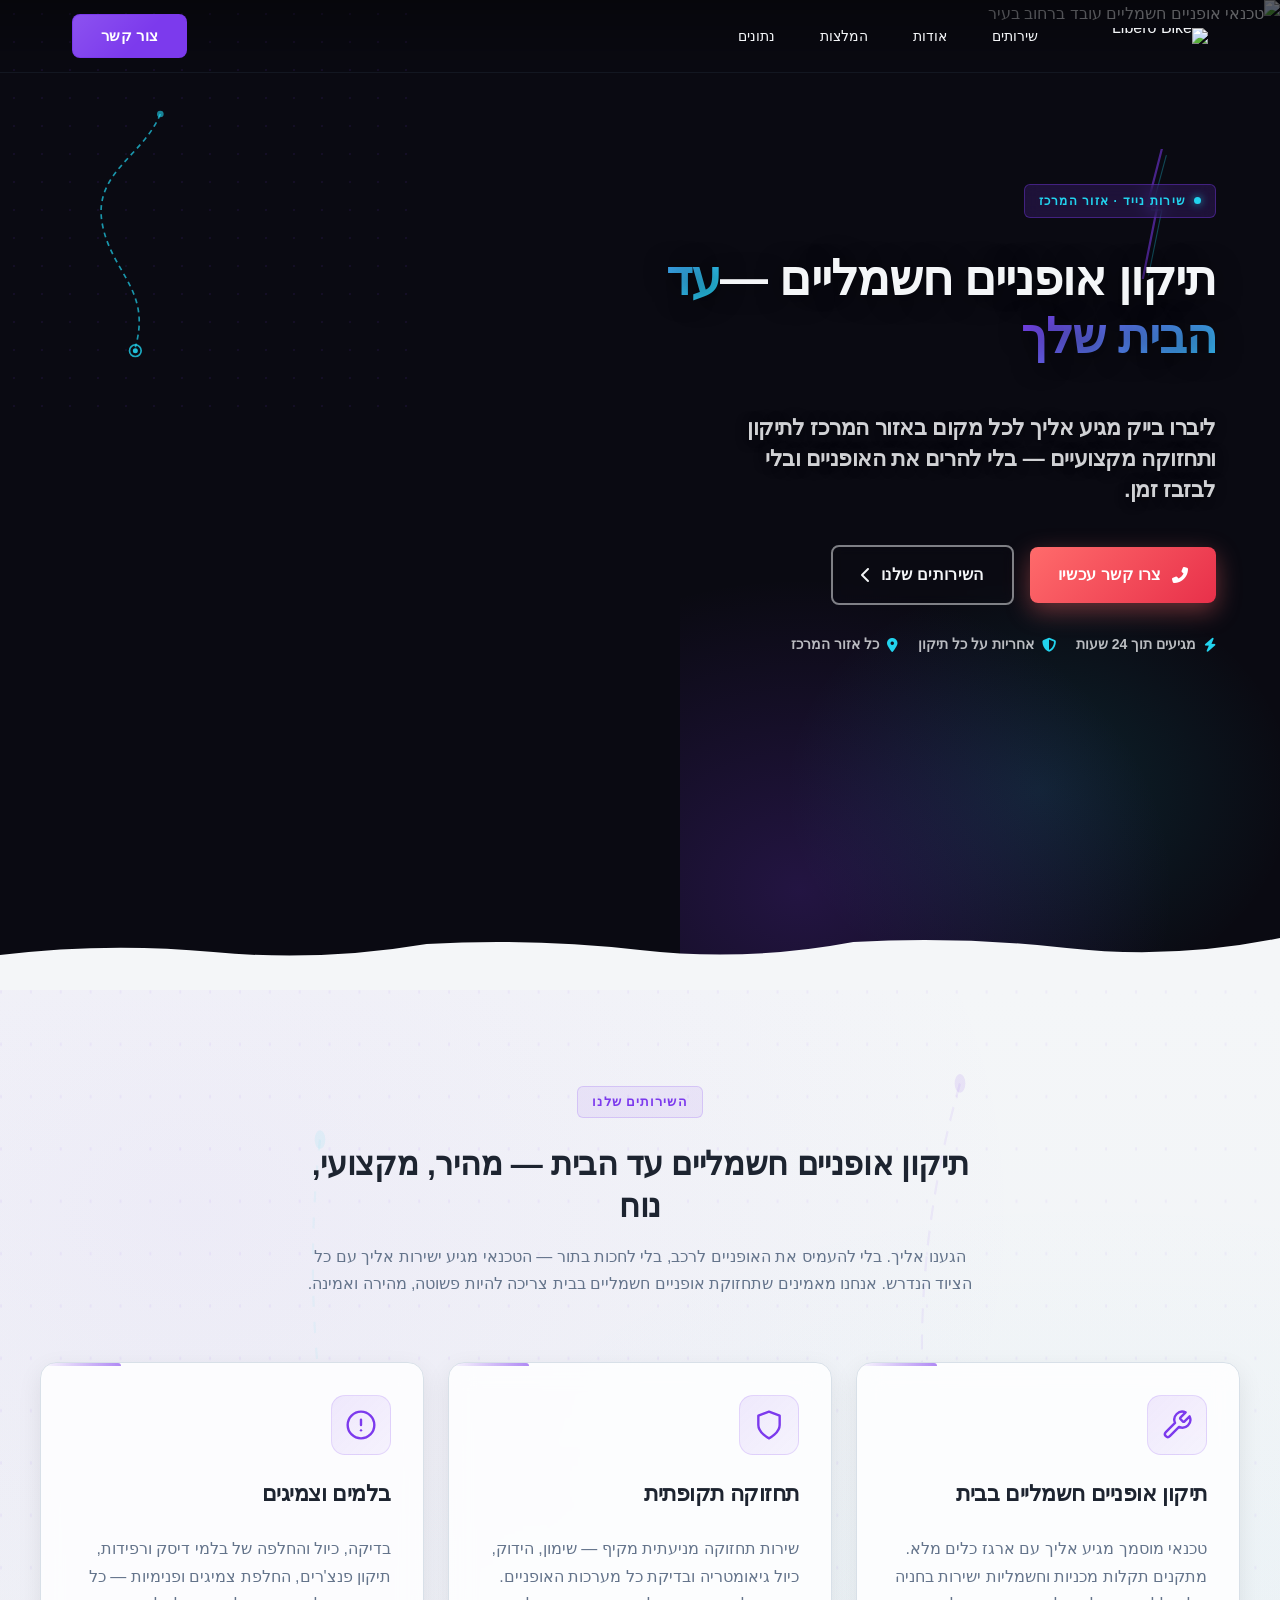
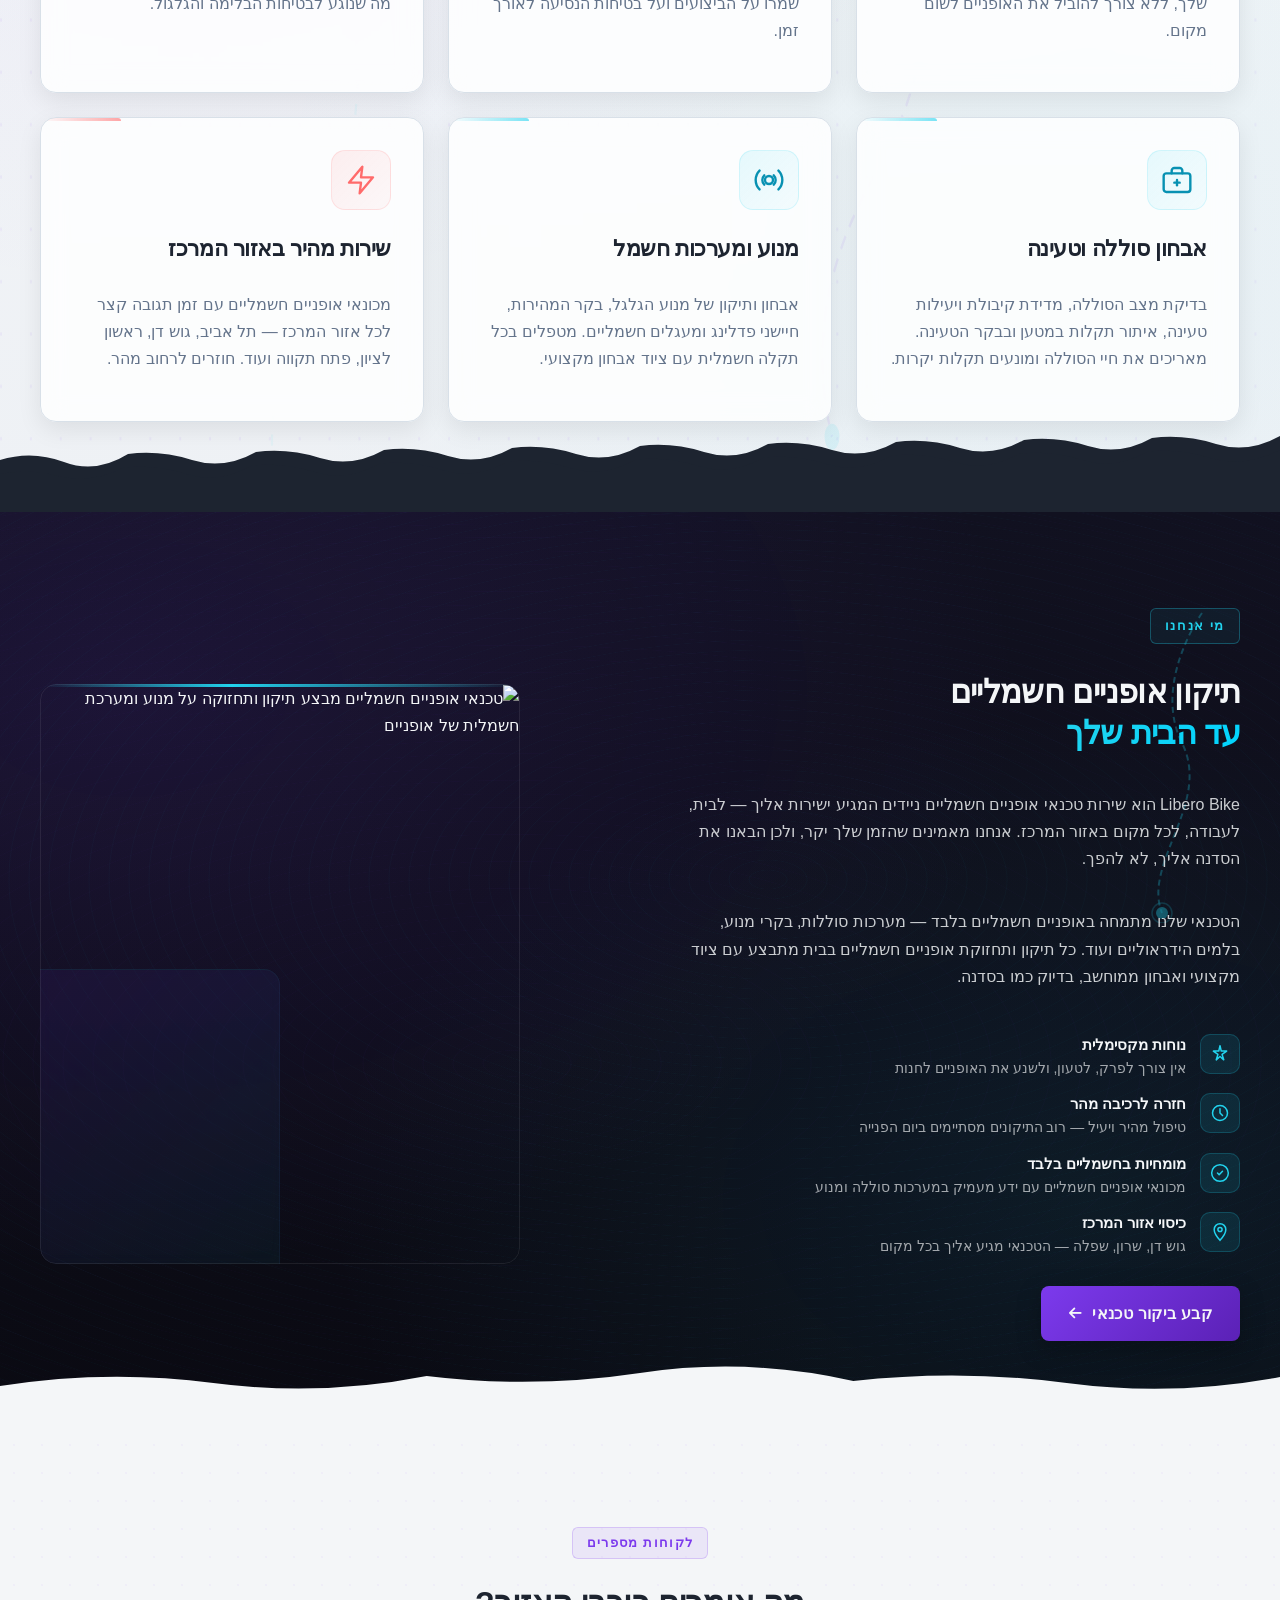
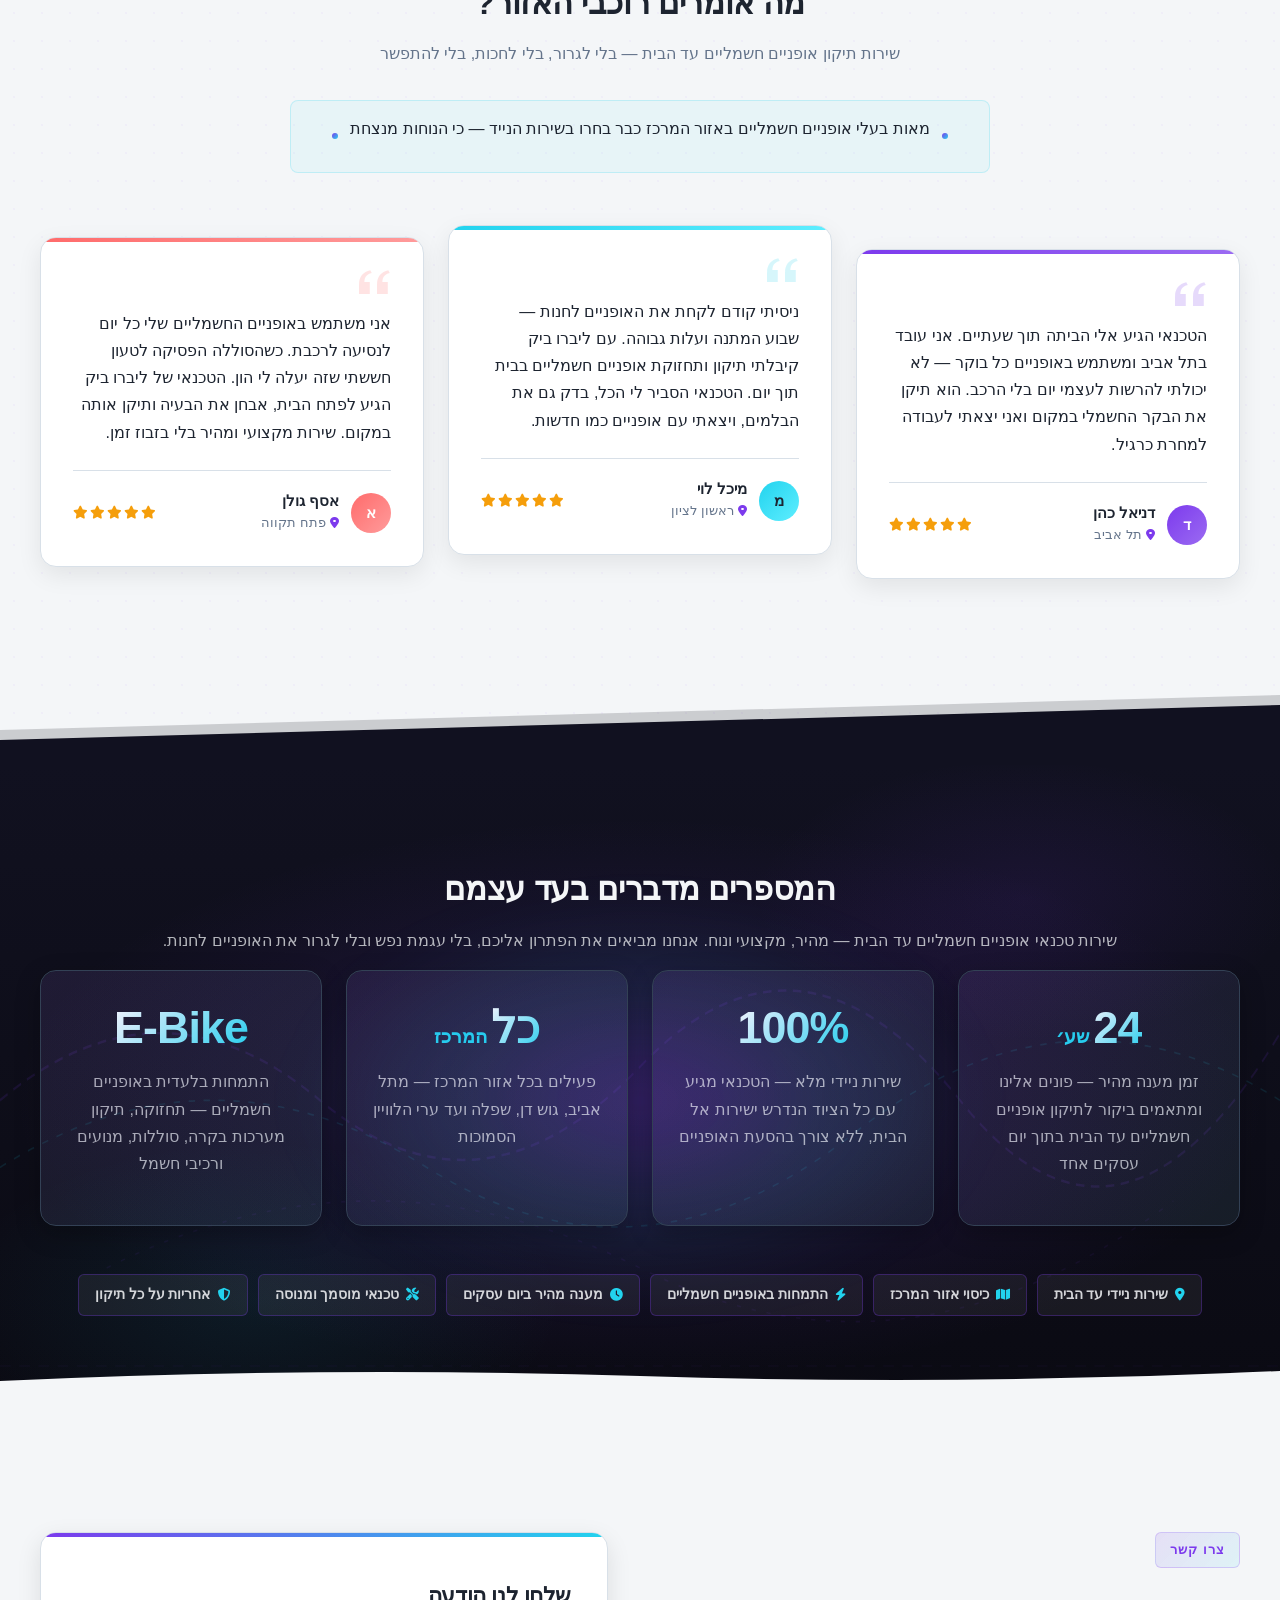
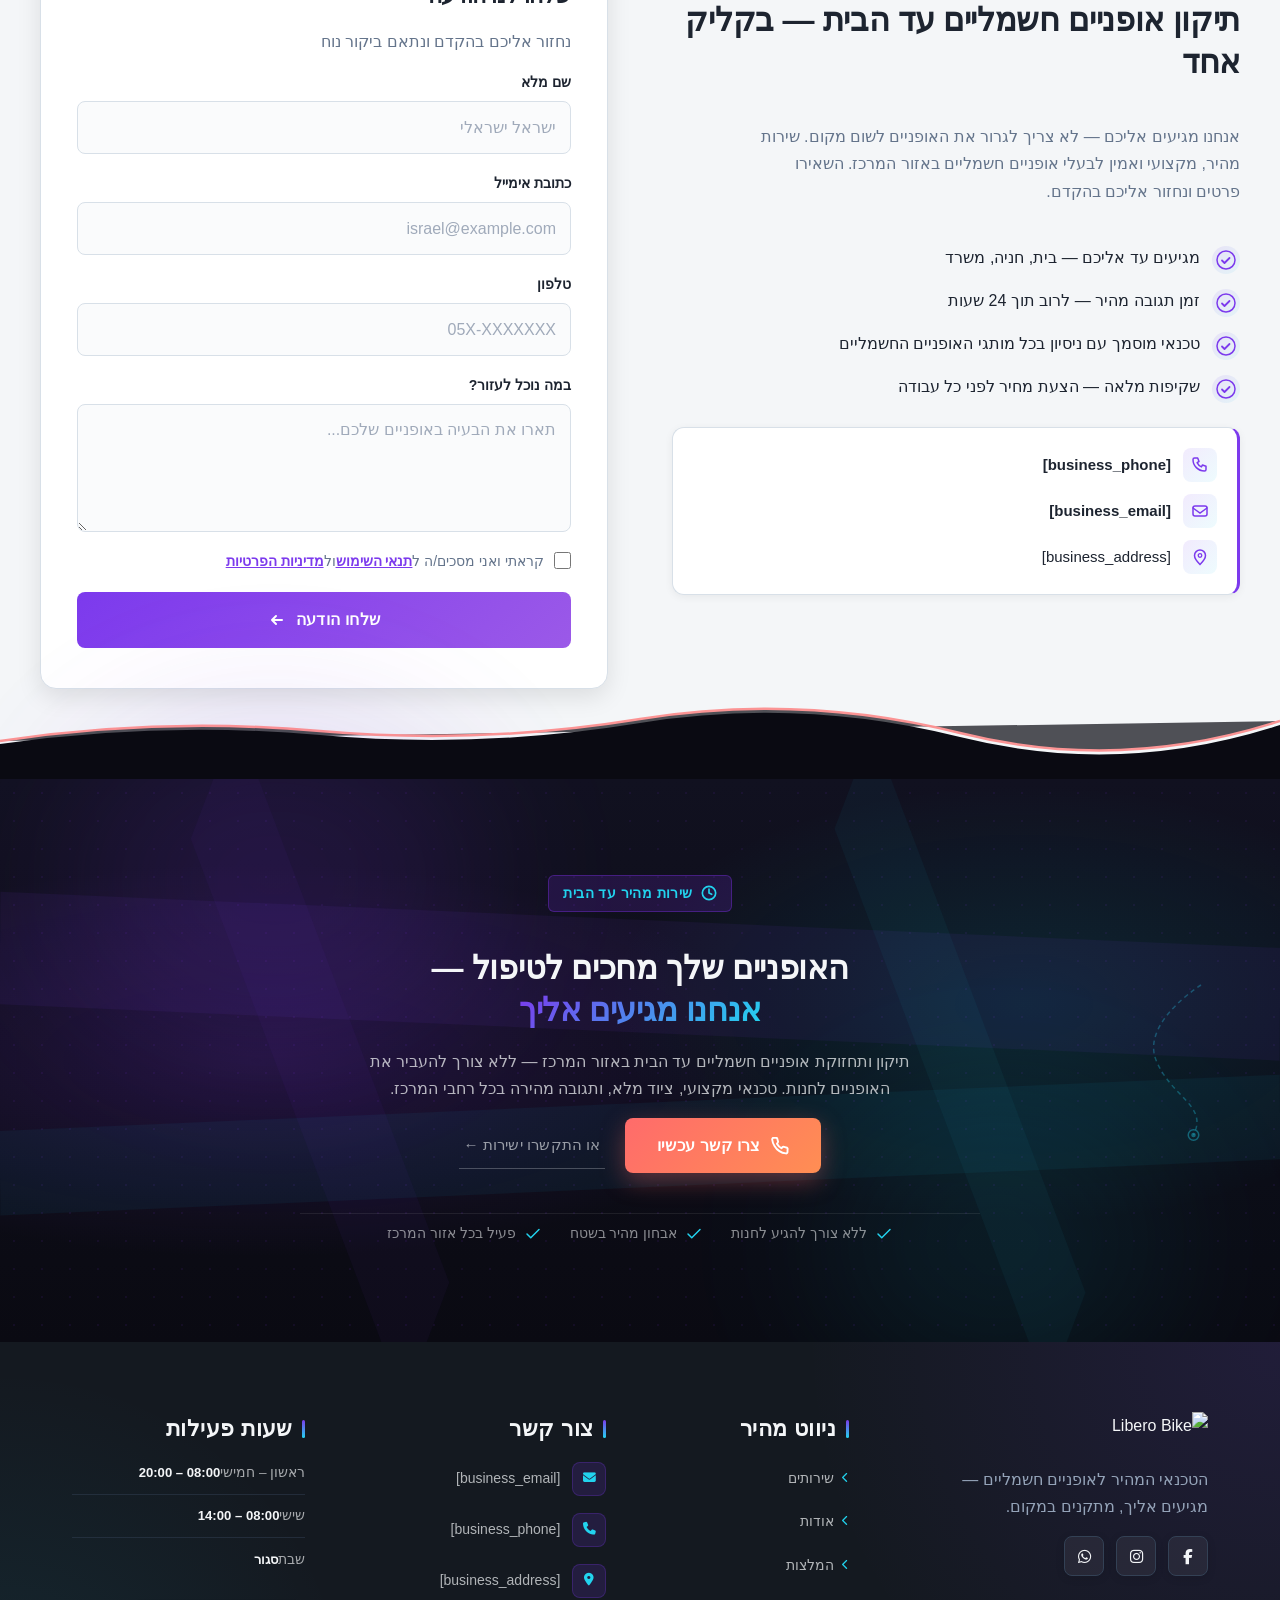
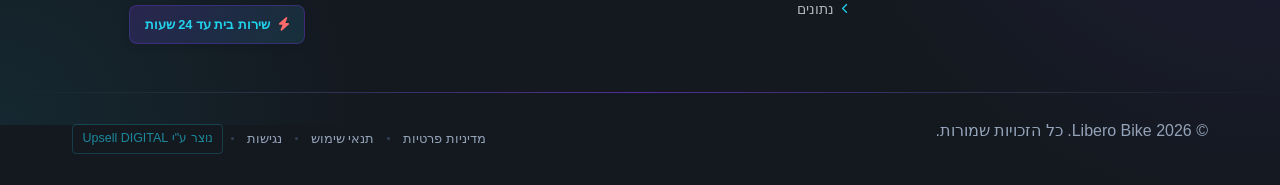
==== commit 0c2021f8: "Incremental sync: 1 page(s) — update_text" ====
--- a/public/index.html
+++ b/public/index.html
@@ -1 +1 @@
-<!doctype html><html dir="rtl" lang="he"><head><meta charset="UTF-8"><meta content="width=device-width,initial-scale=1" name="viewport"><meta content="index, follow" name="robots"><title>תיקון אופניים חשמליים עד הבית — Libero Bike</title><meta content="A mobile electric bicycle technician service operating in the central region of Israel, offering convenient at-home repair and maintenance for electric bikes. T" name="description"><meta content="תיקון אופניים חשמליים עד הבית, טכנאי אופניים חשמליים באזור המרכז, תחזוקת אופניים חשמליים בבית, מכונאי אופניים חשמליים" name="keywords"><link href="/assets/favicon.ico" rel="icon" type="image/x-icon"><link href="/assets/favicon-16x16.png" rel="icon" type="image/png" sizes="16x16"><link href="/assets/favicon-32x32.png" rel="icon" type="image/png" sizes="32x32"><link href="/assets/favicon-48x48.png" rel="icon" type="image/png" sizes="48x48"><link href="/assets/favicon-192x192.png" rel="icon" type="image/png" sizes="192x192"><link href="/assets/favicon-512x512.png" rel="icon" type="image/png" sizes="512x512"><link href="/assets/apple-touch-icon.png" rel="apple-touch-icon"><script>!function(){"use strict";var t="302208aa-d8f6-4d0c-b6be-5841ccc1d57f",e="https://api.zappy5.com/api/analytics/track",a=18e5,n=2592e6,o=!0,i=!0,r=!0;var s=function(){var e="zappy_visitor_"+t,a=null;try{if(a=localStorage.getItem(e)){var o=JSON.parse(a),i=Date.now();if(i-o.created<n)return o.lastSeen=i,localStorage.setItem(e,JSON.stringify(o)),o.id}}catch(t){console.warn("Zappy Analytics: LocalStorage not available")}var r="zv_"+Date.now()+"_"+Math.random().toString(36).substr(2,9);try{localStorage.setItem(e,JSON.stringify({id:r,created:Date.now(),lastSeen:Date.now()}))}catch(t){}return r}(),c=function(){var e="zappy_session_"+t,n=null;try{if(n=sessionStorage.getItem(e)){var o=JSON.parse(n),i=Date.now();if(i-o.timestamp<a)return o.timestamp=i,sessionStorage.setItem(e,JSON.stringify(o)),o.id}}catch(t){console.warn("Zappy Analytics: SessionStorage not available")}var r="zs_"+Date.now()+"_"+Math.random().toString(36).substr(2,9);try{sessionStorage.setItem(e,JSON.stringify({id:r,timestamp:Date.now()}))}catch(t){}return r}();function l(a,n){n=n||{};var o={website_id:t,event_type:a,page_path:window.location.pathname,referrer:document.referrer||"direct",visitor_id:s,session_id:c,metadata:n};if(navigator.sendBeacon){var i=new Blob([JSON.stringify(o)],{type:"application/json"});navigator.sendBeacon(e,i)}else fetch(e,{method:"POST",headers:{"Content-Type":"application/json"},body:JSON.stringify(o),keepalive:!0}).catch(function(t){console.warn("Zappy Analytics: Failed to track event",t)})}o&&l("pageview",{title:document.title,url:window.location.href}),i&&document.addEventListener("click",function(t){var e=t.target;if("BUTTON"===e.tagName||e.closest("button")){var a="BUTTON"===e.tagName?e:e.closest("button");l("click",{element:"button",text:a.textContent.trim().substring(0,100),id:a.id||null,class:a.className||null})}else if("A"===e.tagName||e.closest("a")){var n="A"===e.tagName?e:e.closest("a");l("navigation",{element:"link",text:n.textContent.trim().substring(0,100),href:n.href,external:n.hostname!==window.location.hostname})}},!0),r&&document.addEventListener("submit",function(t){var e=t.target;l("form_submit",{form_id:e.id||null,form_name:e.name||null,form_action:e.action||null,form_method:e.method||"GET"})},!0);var d=Date.now();window.addEventListener("beforeunload",function(){l("page_unload",{time_on_page:Math.floor((Date.now()-d)/1e3),page_path:window.location.pathname})}),window.zappyAnalytics={track:l,getVisitorId:function(){return s},getSessionId:function(){return c}}}()</script><meta content="תיקון אופניים חשמליים עד הבית — Libero Bike" property="og:title"><meta content="A mobile electric bicycle technician service operating in the central region of Israel, offering convenient at-home repair and maintenance for electric bikes. T" property="og:description"><meta content="summary_large_image" name="twitter:card"><meta content="תיקון אופניים חשמליים עד הבית — Libero Bike" name="twitter:title"><meta content="A mobile electric bicycle technician service operating in the central region of Israel, offering convenient at-home repair and maintenance for electric bikes. T" name="twitter:description"><meta content="website" property="og:type"><meta content="he_IL" property="og:locale"><link href="https://cdnjs.cloudflare.com/ajax/libs/font-awesome/6.4.0/css/all.min.css" rel="stylesheet"><link href="/assets/favicon.ico" rel="icon" type="image/x-icon"><link href="/assets/favicon-16x16.png" rel="icon" type="image/png" sizes="16x16"><link href="/assets/favicon-32x32.png" rel="icon" type="image/png" sizes="32x32"><link href="/assets/favicon-48x48.png" rel="icon" type="image/png" sizes="48x48"><link href="/assets/favicon-192x192.png" rel="icon" type="image/png" sizes="192x192"><link href="/assets/favicon-512x512.png" rel="icon" type="image/png" sizes="512x512"><link href="/assets/apple-touch-icon.png" rel="apple-touch-icon"><link href="https://cdn.jsdelivr.net/npm/vanilla-cookieconsent@3/dist/cookieconsent.css" rel="stylesheet"><script src="https://cdn.jsdelivr.net/npm/vanilla-cookieconsent@3/dist/cookieconsent.umd.js"></script><script src="https://cdn.jsdelivr.net/gh/mickidum/acc_toolbar/acctoolbar/acctoolbar.min.js"></script><link href="/styles.css" rel="stylesheet"><style id="zappy-dropdown-submenu-styles">#navMenu li:has(.sub-menu),.nav-menu li:has(.sub-menu),.navbar li:has(.sub-menu),nav li:has(.sub-menu){position:relative}#navMenu .sub-menu,.nav-menu .sub-menu,.navbar .sub-menu,nav .sub-menu{display:block!important;position:absolute!important;top:100%;left:0;min-width:220px;background:#fff;border-radius:8px;box-shadow:0 8px 25px rgba(0,0,0,.15);padding:8px 0;opacity:0;visibility:hidden;transform:translateY(10px);transition:all .3s ease;z-index:1000;list-style:none;pointer-events:none}#navMenu li:hover>.sub-menu,.nav-menu li:hover>.sub-menu,.navbar li:hover>.sub-menu,nav li:hover>.sub-menu{opacity:1!important;visibility:visible!important;transform:translateY(0)!important;pointer-events:auto!important}.sub-menu li{list-style:none;margin:0;padding:0}.sub-menu a{display:block!important;padding:10px 16px!important;color:var(--text-dark,#333)!important;font-weight:500;text-decoration:none;white-space:nowrap;transition:background-color .2s}.sub-menu .zappy-nav-child>a{padding-left:28px!important;font-size:.9em!important;opacity:.85!important}[dir=rtl] .sub-menu .zappy-nav-child>a,html[lang=ar] .sub-menu .zappy-nav-child>a,html[lang=he] .sub-menu .zappy-nav-child>a{padding-left:10px!important;padding-right:28px!important}.sub-menu .zappy-nav-parent>a{font-weight:600!important}.sub-menu a:hover{background-color:#f5f5f5}[dir=rtl] .nav-menu .sub-menu,[dir=rtl] .navbar .sub-menu,[dir=rtl] nav .sub-menu,html[lang=ar] .nav-menu .sub-menu,html[lang=ar] .navbar .sub-menu,html[lang=ar] nav .sub-menu,html[lang=he] .nav-menu .sub-menu,html[lang=he] .navbar .sub-menu,html[lang=he] nav .sub-menu{left:auto!important;right:0!important}.sub-menu:empty,.sub-menu:not(:has(li)):not(:has(> a)),.sub-menu:not(:has(li:not(.zappy-hidden-menu-item))):not(:has(> a)){display:none!important;opacity:0!important;visibility:hidden!important;pointer-events:none!important}li:has(.menu-group-title):hover>.sub-menu{opacity:1!important;visibility:visible!important;transform:translateY(0)!important;pointer-events:auto!important}#navMenu>li>.menu-group-title,.nav-menu>li>.menu-group-title{display:inline-block;padding:.5rem 1rem;cursor:default;user-select:none}@media (max-width:768px){#navMenu .sub-menu,.nav-menu .sub-menu,.navbar .sub-menu,nav .sub-menu{position:static!important;transform:none!important;box-shadow:none!important;background:0 0!important;max-height:0;overflow:hidden;opacity:0;visibility:hidden;transition:max-height .3s ease,opacity .3s ease;padding:0!important;border-radius:0!important}#navMenu .sub-menu.mobile-expanded,.nav-menu .sub-menu.mobile-expanded,.navbar .sub-menu.mobile-expanded{max-height:none!important;overflow-y:visible!important;opacity:1!important;visibility:visible!important;padding:8px 0 8px 16px!important}[dir=rtl] .sub-menu.mobile-expanded,html[lang=he] .sub-menu.mobile-expanded{padding:8px 16px 8px 0!important}#navMenu li:hover>.sub-menu,.nav-menu li:hover>.sub-menu,.navbar li:hover>.sub-menu,nav li:hover>.sub-menu{opacity:0;visibility:hidden;pointer-events:none}#navMenu li>.sub-menu.mobile-expanded,.nav-menu li>.sub-menu.mobile-expanded,.navbar li>.sub-menu.mobile-expanded,nav li>.sub-menu.mobile-expanded{opacity:1!important;visibility:visible!important;pointer-events:auto!important}#navMenu li:has(.sub-menu),.nav-menu li:has(.sub-menu),.navbar li:has(.sub-menu),nav li:has(.sub-menu){display:flex!important;flex-wrap:wrap!important;align-items:center!important;position:relative!important;min-height:44px!important}#navMenu li:has(.sub-menu)>a,.nav-menu li:has(.sub-menu)>a,.navbar li:has(.sub-menu)>a,nav li:has(.sub-menu)>a{flex:1!important;min-width:0!important}#navMenu li:has(.sub-menu)>.menu-group-title,.nav-menu li:has(.sub-menu)>.menu-group-title,.navbar li:has(.sub-menu)>.menu-group-title,nav li:has(.sub-menu)>.menu-group-title{flex:1!important;min-width:0!important;padding:0!important;line-height:inherit!important}#navMenu li:has(.sub-menu)>.sub-menu,.nav-menu li:has(.sub-menu)>.sub-menu,.navbar li:has(.sub-menu)>.sub-menu,nav li:has(.sub-menu)>.sub-menu{flex-basis:100%!important;width:100%!important}#navMenu li:has(.sub-menu)>a [class*=arrow],#navMenu li:has(.sub-menu)>a [class*=chevron],.nav-menu li:has(.sub-menu)>a .fa-angle-down,.nav-menu li:has(.sub-menu)>a .fa-chevron-down,.nav-menu li:has(.sub-menu)>a [class*=arrow],.nav-menu li:has(.sub-menu)>a [class*=chevron],nav li:has(.sub-menu)>a [class*=arrow],nav li:has(.sub-menu)>a [class*=chevron]{display:none!important;visibility:hidden!important}.mobile-submenu-toggle{display:flex!important;align-items:center!important;justify-content:center!important;width:44px!important;height:auto!important;background:0 0!important;border:none!important;cursor:pointer!important;color:var(--text-dark)!important;position:static!important;flex-shrink:0!important;align-self:stretch!important;z-index:2!important;padding:0!important;margin:0!important}.mobile-submenu-toggle::after{content:''!important;width:0!important;height:0!important;border-left:6px solid transparent!important;border-right:6px solid transparent!important;border-top:7px solid currentColor!important;transition:transform .3s ease!important}.mobile-submenu-toggle.expanded::after{transform:rotate(180deg)!important}.sub-menu a{padding:10px 0!important;display:block!important;color:var(--text-dark)!important;white-space:normal!important}.sub-menu .zappy-nav-child>a{padding-left:28px!important;font-size:.9em!important;opacity:.85!important}[dir=rtl] .sub-menu .zappy-nav-child>a,html[lang=ar] .sub-menu .zappy-nav-child>a,html[lang=he] .sub-menu .zappy-nav-child>a{padding-left:0!important;padding-right:28px!important}.sub-menu .zappy-nav-parent>a{font-weight:600!important}#navMenu.active,.nav-menu.active{max-width:100vw!important;overflow-x:hidden!important;box-sizing:border-box!important}.navbar .sub-menu li a,.zappy-products-dropdown .sub-menu a,nav.navbar .sub-menu li a{color:var(--text-dark)!important}}@media (min-width:769px){.mobile-submenu-toggle{display:none!important}}</style><style id="mobile-lang-menu-deployed-css">@media (max-width:768px){.lang-switcher,.nav-container .lang-switcher,.nav-cta-container .lang-switcher,.nav-ecommerce-icons .lang-switcher,.nav-icons-left .lang-switcher,.navbar .lang-switcher,.navbar .nav-cta-container .lang-switcher{display:none!important}.mobile-lang-menu{width:100%;border-top:1px solid rgba(128,128,128,.2);padding:8px 0 0 0;margin-top:8px}.mobile-lang-toggle{display:flex!important;align-items:center;justify-content:space-between;width:100%;padding:12px 16px;background:0 0;border:none;cursor:pointer;font-size:15px;color:inherit;font-family:inherit}.mobile-lang-toggle::after{content:'';display:inline-block;width:8px;height:8px;border-right:2px solid currentColor;border-bottom:2px solid currentColor;transform:rotate(45deg);transition:transform .3s ease;margin-left:8px}.mobile-lang-toggle.expanded::after{transform:rotate(-135deg)}.mobile-lang-options{max-height:0;overflow:hidden;transition:max-height .3s ease}.mobile-lang-options.expanded{max-height:300px}.mobile-lang-option{display:flex!important;align-items:center;gap:10px;padding:10px 24px;text-decoration:none;color:inherit;font-size:14px;font-family:inherit}.mobile-lang-option:hover{background:rgba(128,128,128,.1)}.mobile-lang-option.active{font-weight:600;opacity:.7;pointer-events:none}.mobile-lang-option img{width:20px;height:20px;border-radius:50%}}@media (min-width:769px){.mobile-lang-menu{display:none!important}}</style><style id="zappy-widget-visibility">#mic-access-tool-box,#mic-access-tool-general-button,#mic-init-access-tool #mic-access-tool-box,#mic-init-access-tool #mic-access-tool-general-button,#mic-init-access-tool .mic-access-tool-general-button,._access-icon,._access-menu,.mic-access-tool-box,.mic-access-tool-general-button,div[id*=mic-access-tool-box]{display:none!important;visibility:hidden!important;opacity:0!important;pointer-events:none!important}</style></head><body><nav class="navbar" dir="rtl"><button class="mobile-toggle" aria-label="Menu" id="mobileToggle"><svg viewBox="0 0 24 24" class="hamburger-icon" width="24" height="24" fill="none"><path d="M3 12h18M3 6h18M3 18h18" stroke="currentColor" stroke-width="2" stroke-linecap="round"></path></svg><svg viewBox="0 0 24 24" style="display:none" class="close-icon" fill="none" height="24" width="24"><path d="M18 6L6 18M6 6l12 12" stroke="currentColor" stroke-width="2" stroke-linecap="round"></path></svg></button><button class="phone-header-btn" aria-label="Call" data-phone="[business_phone]"><svg viewBox="0 0 24 24" width="20" height="20" fill="currentColor"><path d="M22 16.92v3a2 2 0 0 1-2.18 2 19.79 19.79 0 0 1-8.63-3.07 19.5 19.5 0 0 1-6-6 19.79 19.79 0 0 1-3.07-8.67A2 2 0 0 1 4.11 2h3a2 2 0 0 1 2 1.72 12.84 12.84 0 0 0 .7 2.81 2 2 0 0 1-.45 2.11L8.09 9.91a16 16 0 0 0 6 6l1.27-1.27a2 2 0 0 1 2.11-.45 12.84 12.84 0 0 0 2.81.7A2 2 0 0 1 22 16.92z"></path></svg></button><div class="nav-container"><div class="nav-right-group"><div class="nav-brand"><a href="/" class="logo-link"><img alt="Libero Bike" src="/assets/business-logo.webp" class="logo"></a></div><ul class="nav-menu" id="navMenu"><li><a href="#services">שירותים</a></li><li><a href="#about">אודות</a></li><li><a href="#testimonials">המלצות</a></li><li><a href="#stats">נתונים</a></li></ul></div><div class="nav-cta-container"><a href="#contact" class="nav-cta-btn">צור קשר</a></div></div></nav><script>window.addEventListener("load",function(){const e=document.querySelector(".navbar, nav, header");if(!e)return void console.log("[Navbar] Navbar element not found");let t=document.getElementById("mobileToggle")||document.querySelector(".mobile-toggle")||document.querySelector(".hamburger")||document.querySelector(".hamburger-menu")||document.querySelector(".menu-toggle")||document.querySelector(".burger-menu")||document.querySelector('[aria-label="Menu"]')||document.querySelector('[aria-label="תפריט"]');const o=document.querySelector(".phone-header-btn"),n=window.getComputedStyle(e);let r=n.backgroundColor;if(console.log("[Navbar] Initial navbar background:",r),"transparent"===r||"rgba(0, 0, 0, 0)"===r||r.startsWith("rgba")&&r.includes(", 0)")){const e=n.backgroundImage;if(e&&"none"!==e)console.log("[Navbar] Navbar has background image/gradient, using dark text"),r="rgb(240, 240, 240)";else{const e=window.getComputedStyle(document.body).backgroundColor;console.log("[Navbar] Navbar transparent, using body background:",e),r=e}}const i=r.match(/\d+/g);if(i&&i.length>=3){const e=(.299*parseInt(i[0])+.587*parseInt(i[1])+.114*parseInt(i[2]))/255;console.log("[Navbar] Mobile button colors preserved from Claude CSS (luminance:",e.toFixed(2)+")");const n=document.createElement("style");n.id="zappy-mobile-nav-fix";document.documentElement.lang;document.documentElement.dir,n.textContent='\n        /* Hide mobile buttons on desktop, show only on mobile */\n        @media (min-width: 769px) {\n          .mobile-toggle,\n          .phone-header-btn {\n            display: none !important;\n          }\n        }\n        \n        /* Show and position mobile buttons correctly on mobile */\n        @media (max-width: 768px) {\n          .mobile-toggle,\n          .phone-header-btn {\n            position: absolute !important;\n            top: 50% !important;\n            transform: translateY(-50%) !important;\n            z-index: 1001 !important;\n            display: flex !important;\n            align-items: center !important;\n            justify-content: center !important;\n            width: 36px !important;\n            height: 36px !important;\n            border-radius: 50% !important;\n            border: none !important;\n            cursor: pointer !important;\n            padding: 6px !important;\n            background: none !important;\n            color: var(--nav-text, var(--text-dark)) !important;\n          }\n          \n          /* LTR positioning (default): hamburger LEFT, phone RIGHT */\n          html:not([dir="rtl"]):not([lang="he"]):not([lang="ar"]) .mobile-toggle,\n          html[dir="ltr"] .mobile-toggle {\n            left: 12px !important;\n            right: auto !important;\n          }\n          html:not([dir="rtl"]):not([lang="he"]):not([lang="ar"]) .phone-header-btn,\n          html[dir="ltr"] .phone-header-btn {\n            right: 12px !important;\n            left: auto !important;\n          }\n          \n          /* RTL positioning: hamburger RIGHT, phone LEFT */\n          html[dir="rtl"] .mobile-toggle,\n          html[lang="he"] .mobile-toggle,\n          html[lang="ar"] .mobile-toggle {\n            right: 12px !important;\n            left: auto !important;\n          }\n          html[dir="rtl"] .phone-header-btn,\n          html[lang="he"] .phone-header-btn,\n          html[lang="ar"] .phone-header-btn {\n            left: 12px !important;\n            right: auto !important;\n          }\n          \n          /* CRITICAL: Ensure nav-container has min-height on mobile */\n          /* All children are positioned absolutely/fixed on mobile, so height:auto collapses to 0 */\n          .nav-container {\n            min-height: 70px !important;\n            position: relative !important;\n          }\n          \n          /* Ensure SVG icons are properly sized and inherit color */\n          .mobile-toggle svg,\n          .phone-header-btn svg {\n            width: 24px !important;\n            height: 24px !important;\n            /* Don\'t force display - let JavaScript control hamburger/close toggle */\n          }\n          \n          /* Reset nav-cta-container on mobile - remove desktop box-shadow/padding */\n          /* that creates a visible ghost box when CTA button is hidden */\n          .nav-cta-container {\n            box-shadow: none !important;\n            padding: 0 !important;\n          }\n          \n          /* Hide nav-cta-container entirely on mobile when there\'s no lang-switcher */\n          /* (only the CTA button is inside, and it\'s hidden on mobile) */\n          .nav-cta-container:not(:has(.lang-switcher)) {\n            display: none !important;\n          }\n          \n          /* CRITICAL: Prevent hero image fade gradient from bleeding over headline text */\n          /* The .image-fade-gradient has bottom: -30px (extends below parent) */\n          /* On mobile stacked layout, this overlaps the h1 text below the image */\n          .hero-image-column {\n            overflow: hidden !important;\n          }\n          .image-fade-gradient {\n            bottom: 0 !important;\n          }\n          \n          /* Hide desktop language switcher on mobile - hamburger menu handles it */\n          /* High specificity to override stored CSS */\n          .lang-switcher,\n          .nav-cta-container .lang-switcher,\n          .nav-container .lang-switcher,\n          .navbar .lang-switcher,\n          .navbar .nav-cta-container .lang-switcher {\n            display: none !important;\n          }\n        }\n      ';const r=document.getElementById("zappy-mobile-nav-fix");r&&r.remove(),document.head.appendChild(n),console.log("[Navbar] Critical CSS injected for mobile nav positioning");const l=window.innerWidth<=768;if(t){const e=t.querySelector(".hamburger-icon"),o=t.querySelector(".close-icon");e&&(e.style.setProperty("width","24px","important"),e.style.setProperty("height","24px","important"),e.style.setProperty("display","block","important")),o&&(o.style.setProperty("width","24px","important"),o.style.setProperty("height","24px","important"),o.style.setProperty("display","none","important")),l?(t.style.setProperty("position","absolute","important"),t.style.setProperty("top","50%","important"),t.style.setProperty("transform","translateY(-50%)","important"),t.style.setProperty("z-index","1001","important"),t.style.removeProperty("left"),t.style.removeProperty("right"),console.log("[Navbar] Mobile toggle positioning applied (mobile viewport)")):(t.style.removeProperty("position"),t.style.removeProperty("top"),t.style.removeProperty("transform"),t.style.removeProperty("z-index"),t.style.removeProperty("left"),t.style.removeProperty("right"),console.log("[Navbar] Desktop viewport - cleared mobile toggle inline positioning"))}if(o){const e=o.querySelector("svg");e&&(e.style.width="24px",e.style.height="24px",e.setAttribute("width","24"),e.setAttribute("height","24")),l?(o.style.setProperty("position","absolute","important"),o.style.setProperty("top","50%","important"),o.style.setProperty("transform","translateY(-50%)","important"),o.style.setProperty("z-index","1001","important"),o.style.removeProperty("left"),o.style.removeProperty("right"),console.log("[Navbar] Phone button positioning applied (mobile viewport)")):(o.style.removeProperty("position"),o.style.removeProperty("top"),o.style.removeProperty("transform"),o.style.removeProperty("z-index"),o.style.removeProperty("left"),o.style.removeProperty("right"),console.log("[Navbar] Desktop viewport - cleared phone button inline positioning"))}}else console.log("[Navbar] Could not parse background color:",r);t=document.getElementById("mobileToggle")||document.querySelector(".mobile-toggle")||document.querySelector(".hamburger")||document.querySelector(".hamburger-menu")||document.querySelector(".menu-toggle")||document.querySelector(".burger-menu")||document.querySelector('[aria-label="Menu"]')||document.querySelector('[aria-label="תפריט"]');const l=document.getElementById("navMenu")||document.querySelector(".nav-menu")||document.querySelector(".nav-links")||document.querySelector("nav ul:not(.submenu)");if(!t||!l)return void console.log("[Navbar] Mobile toggle or menu not found:",{toggle:!!t,menu:!!l});l.id||(l.id="navMenu"),console.log("[Navbar] Initializing mobile menu...");const a=t.cloneNode(!0);t.parentNode.replaceChild(a,t),a.addEventListener("click",function(e){e.preventDefault(),e.stopPropagation();const t=this.querySelector(".hamburger-icon"),o=this.querySelector(".close-icon");l.classList.contains("active")?(l.classList.remove("active"),t&&t.style.setProperty("display","block","important"),o&&o.style.setProperty("display","none","important"),document.body.style.overflow="",console.log("[Navbar] Menu closed")):(l.classList.add("active"),t&&t.style.setProperty("display","none","important"),o&&o.style.setProperty("display","block","important"),document.body.style.overflow="hidden",console.log("[Navbar] Menu opened"))}),l.querySelectorAll("a").forEach(function(e){e.addEventListener("click",function(){if("#"===this.getAttribute("href"))return;const e=a.querySelector(".hamburger-icon"),t=a.querySelector(".close-icon");l.classList.remove("active"),e&&e.style.setProperty("display","block","important"),t&&t.style.setProperty("display","none","important"),document.body.style.overflow="",console.log("[Navbar] Menu closed (link clicked)")})});var s=l.querySelectorAll(".dropdown-toggle");s.forEach(function(e){e.addEventListener("click",function(e){e.preventDefault(),e.stopPropagation();var t=this.closest(".nav-dropdown");t&&(t.parentNode.querySelectorAll(".nav-dropdown.open").forEach(function(e){e!==t&&e.classList.remove("open")}),t.classList.toggle("open"),console.log("[Navbar] Dropdown toggled:",t.classList.contains("open")?"open":"closed"))})}),document.addEventListener("click",function(e){e.target.closest(".nav-dropdown")||document.querySelectorAll(".nav-dropdown.open").forEach(function(e){e.classList.remove("open")})}),console.log("[Navbar] Dropdown handlers initialized for "+s.length+" dropdowns"),o&&o.addEventListener("click",function(){const e=document.querySelectorAll('a[href^="tel:"]'),t=e.length>0?e[0].getAttribute("href").replace("tel:",""):"[business_phone]";window.location.href="tel:"+t,console.log("[Navbar] Phone button clicked")}),console.log("[Navbar] Mobile menu initialized successfully");const p=function(){const e=document.querySelector(".whatsapp-float");e&&(window.innerWidth>=769?(e.style.setProperty("display","none","important"),e.style.setProperty("visibility","hidden","important"),e.style.setProperty("opacity","0","important"),e.style.setProperty("pointer-events","none","important"),console.log("[WhatsApp] Button hidden on desktop")):(e.style.removeProperty("display"),e.style.removeProperty("visibility"),e.style.removeProperty("opacity"),e.style.removeProperty("pointer-events"),console.log("[WhatsApp] Button visible on mobile")))};let c;p(),window.addEventListener("resize",function(){clearTimeout(c),c=setTimeout(p,100)})})</script><main><section class="index-hero-section" data-layout-spec="בית-hero" dir="rtl" id="hero" data-hero-type="fullscreen-scrim"><div class="hero-bg-wrapper"><img alt="טכנאי אופניים חשמליים עובד ברחוב בעיר" src="/assets/site-index-hero-image-1.webp" class="hero-bg-img" data-context="A professional electric bike technician in his 30s working curbside on a sleek electric bicycle in a modern central Israel city street at dusk. The technician kneels beside the e-bike with tools spread on a mat, wearing a branded dark uniform. Urban background shows blurred city lights, Tel Aviv-style architecture, and motion blur suggesting an active metropolitan environment. Visible bike components: battery pack, motor hub, derailleur. Cinematic lighting with warm street lamps and cool blue-violet ambient glow. Premium editorial campaign aesthetic, not a stock photo." data-hero-bg="true" data-placeholder="index-hero-image-1" height="700" width="1200"></div><div class="hero-scrim" aria-hidden="true"></div><div class="hero-decorative-layer" aria-hidden="true"><div class="hero-dot-grid"></div><div class="hero-energy-bloom"></div><svg viewBox="0 0 60 160" aria-hidden="true" xmlns="http://www.w3.org/2000/svg" fill="none" data-no-icon-edit="true" class="hero-lightning" preserveAspectRatio="none"><polyline points="38,0 18,70 32,70 12,160" fill="none" opacity="0.55" stroke="#7C3AED" stroke-linecap="round" stroke-linejoin="round" stroke-width="3"></polyline><polyline points="44,8 24,75 38,75 20,155" fill="none" opacity="0.3" stroke="#22D3EE" stroke-linecap="round" stroke-linejoin="round" stroke-width="1.5"></polyline></svg><svg viewBox="0 0 120 320" aria-hidden="true" xmlns="http://www.w3.org/2000/svg" fill="none" data-no-icon-edit="true" class="hero-route-curve"><path d="M100,10 C80,60 20,80 30,140 C40,200 90,220 70,290" fill="none" stroke="#22D3EE" stroke-width="2" stroke-dasharray="6 5" opacity="0.7"></path><circle cx="70" cy="294" r="7" fill="none" opacity="0.8" stroke="#22D3EE" stroke-width="2"></circle><circle cx="70" cy="294" r="3" fill="#22D3EE" opacity="0.9"></circle><circle cx="100" cy="10" r="4" fill="#22D3EE" opacity="0.6"></circle></svg></div><div class="hero-container"><div class="hero-content-group"><div class="hero-badge"><span class="hero-badge-dot"></span><span>שירות נייד · אזור המרכז</span></div><h1 class="hero-h1">תיקון אופניים חשמליים —<span class="hero-h1-accent">עד הבית שלך</span></h1><h3 class="hero-subtitle">ליברו בייק מגיע אליך לכל מקום באזור המרכז לתיקון ותחזוקה מקצועיים — בלי להרים את האופניים ובלי לבזבז זמן.</h3><div class="hero-cta-group"><a href="#contact" class="btn-primary hero-btn-primary"><i class="fa-solid fa-phone-flip"></i><span>צרו קשר עכשיו</span></a><a href="#services" class="btn-secondary hero-btn-secondary"><span>השירותים שלנו</span><i class="fa-solid fa-chevron-left"></i></a></div><div class="hero-trust-row"><div class="hero-trust-item"><i class="fa-solid fa-bolt"></i><span>מגיעים תוך 24 שעות</span></div><div class="hero-trust-item"><i class="fa-solid fa-shield-halved"></i><span>אחריות על כל תיקון</span></div><div class="hero-trust-item"><i class="fa-solid fa-location-dot"></i><span>כל אזור המרכז</span></div></div></div></div><div class="hero-divider-wrapper"><svg viewBox="0 0 1440 90" aria-hidden="true" xmlns="http://www.w3.org/2000/svg" data-no-icon-edit="true" preserveAspectRatio="none"><path d="M0,90 L0,55 Q120,42 240,52 T480,44 Q600,38 720,50 T960,42 Q1080,36 1200,48 T1440,38 L1440,90 Z" fill="var(--bg-light)"></path></svg></div></section><section class="index-services-section" data-layout-spec="בית-services" dir="rtl"><div class="services-bg-decoration" aria-hidden="true"><svg viewBox="0 0 1200 600" aria-hidden="true" xmlns="http://www.w3.org/2000/svg" data-no-icon-edit="true" preserveAspectRatio="none" class="services-route-svg"><path d="M900,50 Q850,150 870,250 Q890,350 820,420 Q750,490 780,560" fill="none" stroke="rgba(124,58,237,0.07)" stroke-width="2" stroke-dasharray="8,6"></path><path d="M300,80 Q280,180 320,280 Q360,380 300,460 Q240,540 260,590" fill="none" stroke="rgba(34,211,238,0.06)" stroke-width="2" stroke-dasharray="6,8"></path><circle cx="900" cy="50" r="5" fill="rgba(124,58,237,0.1)"></circle><circle cx="780" cy="560" r="7" fill="rgba(34,211,238,0.1)"></circle><circle cx="300" cy="80" r="5" fill="rgba(34,211,238,0.08)"></circle><pattern height="28" id="services-dot-grid" patternUnits="userSpaceOnUse" width="28" x="0" y="0"><circle cx="1" cy="1" r="1" fill="rgba(124,58,237,0.06)"></circle></pattern><rect height="600" width="1200" fill="url(#services-dot-grid)"></rect></svg></div><div class="services-container"><div class="services-intro"><span class="services-eyebrow">השירותים שלנו</span><h2 class="services-heading">תיקון אופניים חשמליים עד הבית — מהיר, מקצועי, נוח</h2><p class="services-subtext">הגענו אליך. בלי להעמיס את האופניים לרכב, בלי לחכות בתור — הטכנאי מגיע ישירות אליך עם כל הציוד הנדרש. אנחנו מאמינים שתחזוקת אופניים חשמליים בבית צריכה להיות פשוטה, מהירה ואמינה.</p></div><div class="services-grid"><article class="service-card"><div class="service-card-accent" aria-hidden="true"></div><div class="service-icon-wrap"><svg viewBox="0 0 24 24" aria-hidden="true" xmlns="http://www.w3.org/2000/svg" fill="none" height="32" width="32" data-element-type="icon" data-icon-type="svg" stroke="currentColor" stroke-linecap="round" stroke-linejoin="round" stroke-width="1.8"><path d="M14.7 6.3a1 1 0 000 1.4l1.6 1.6a1 1 0 001.4 0l3.77-3.77a6 6 0 01-7.94 7.94l-6.91 6.91a2.12 2.12 0 01-3-3l6.91-6.91a6 6 0 017.94-7.94l-3.76 3.76z"></path></svg></div><div class="service-card-content"><h3>תיקון אופניים חשמליים בבית</h3><p>טכנאי מוסמך מגיע אליך עם ארגז כלים מלא. מתקנים תקלות מכניות וחשמליות ישירות בחניה שלך, ללא צורך להוביל את האופניים לשום מקום.</p></div></article><article class="service-card"><div class="service-card-accent" aria-hidden="true"></div><div class="service-icon-wrap"><svg viewBox="0 0 24 24" aria-hidden="true" xmlns="http://www.w3.org/2000/svg" fill="none" height="32" width="32" data-element-type="icon" data-icon-type="svg" stroke="currentColor" stroke-linecap="round" stroke-linejoin="round" stroke-width="1.8"><path d="M12 22s8-4 8-10V5l-8-3-8 3v7c0 6 8 10 8 10z"></path></svg></div><div class="service-card-content"><h3>תחזוקה תקופתית</h3><p>שירות תחזוקה מניעתית מקיף — שימון, הידוק, כיול גיאומטריה ובדיקת כל מערכות האופניים. שמרו על הביצועים ועל בטיחות הנסיעה לאורך זמן.</p></div></article><article class="service-card"><div class="service-card-accent" aria-hidden="true"></div><div class="service-icon-wrap"><svg viewBox="0 0 24 24" aria-hidden="true" xmlns="http://www.w3.org/2000/svg" fill="none" height="32" width="32" data-element-type="icon" data-icon-type="svg" stroke="currentColor" stroke-linecap="round" stroke-linejoin="round" stroke-width="1.8"><circle cx="12" cy="12" r="10"></circle><line x1="12" x2="12" y1="8" y2="12"></line><line x1="12" x2="12.01" y1="16" y2="16"></line></svg></div><div class="service-card-content"><h3>בלמים וצמיגים</h3><p>בדיקה, כיול והחלפה של בלמי דיסק ורפידות, תיקון פנצ'רים, החלפת צמיגים ופנימיות — כל מה שנוגע לבטיחות הבלימה והגלגול.</p></div></article><article class="service-card"><div class="service-card-accent service-card-accent--secondary" aria-hidden="true"></div><div class="service-icon-wrap service-icon-wrap--secondary"><svg viewBox="0 0 24 24" aria-hidden="true" xmlns="http://www.w3.org/2000/svg" fill="none" height="32" width="32" data-element-type="icon" data-icon-type="svg" stroke="currentColor" stroke-linecap="round" stroke-linejoin="round" stroke-width="1.8"><rect height="14" width="20" rx="2" x="2" y="7" ry="2"></rect><path d="M16 7V5a2 2 0 00-2-2h-4a2 2 0 00-2 2v2"></path><line x1="12" x2="12" y1="12" y2="16"></line><line x1="10" x2="14" y1="14" y2="14"></line></svg></div><div class="service-card-content"><h3>אבחון סוללה וטעינה</h3><p>בדיקת מצב הסוללה, מדידת קיבולת ויעילות טעינה, איתור תקלות במטען ובבקר הטעינה. מאריכים את חיי הסוללה ומונעים תקלות יקרות.</p></div></article><article class="service-card"><div class="service-card-accent service-card-accent--secondary" aria-hidden="true"></div><div class="service-icon-wrap service-icon-wrap--secondary"><svg viewBox="0 0 24 24" aria-hidden="true" xmlns="http://www.w3.org/2000/svg" fill="none" height="32" width="32" data-element-type="icon" data-icon-type="svg" stroke="currentColor" stroke-linecap="round" stroke-linejoin="round" stroke-width="1.8"><circle cx="12" cy="12" r="3"></circle><path d="M19.07 4.93a10 10 0 010 14.14M4.93 4.93a10 10 0 000 14.14"></path><path d="M15.54 8.46a5 5 0 010 7.07M8.46 8.46a5 5 0 000 7.07"></path></svg></div><div class="service-card-content"><h3>מנוע ומערכות חשמל</h3><p>אבחון ותיקון של מנוע הגלגל, בקר המהירות, חיישני פדלינג ומעגלים חשמליים. מטפלים בכל תקלה חשמלית עם ציוד אבחון מקצועי.</p></div></article><article class="service-card"><div class="service-card-accent service-card-accent--accent" aria-hidden="true"></div><div class="service-icon-wrap service-icon-wrap--accent"><svg viewBox="0 0 24 24" aria-hidden="true" xmlns="http://www.w3.org/2000/svg" fill="none" height="32" width="32" data-element-type="icon" data-icon-type="svg" stroke="currentColor" stroke-linecap="round" stroke-linejoin="round" stroke-width="1.8"><polygon points="13 2 3 14 12 14 11 22 21 10 12 10 13 2"></polygon></svg></div><div class="service-card-content"><h3>שירות מהיר באזור המרכז</h3><p>מכונאי אופניים חשמליים עם זמן תגובה קצר לכל אזור המרכז — תל אביב, גוש דן, ראשון לציון, פתח תקווה ועוד. חוזרים לרחוב מהר.</p></div></article></div></div><div class="services-divider-wrapper"><svg viewBox="0 0 1200 90" aria-hidden="true" xmlns="http://www.w3.org/2000/svg" data-no-icon-edit="true" preserveAspectRatio="none"><path d="M0,90 L0,38 Q30,28 60,40 T120,32 Q150,28 180,38 T240,30 Q270,26 300,36 T360,28 Q390,24 420,34 T480,26 Q510,22 540,32 T600,24 Q630,20 660,30 T720,22 Q750,18 780,28 T840,20 Q870,16 900,26 T960,18 Q990,14 1020,24 T1080,16 Q1110,12 1140,22 T1200,14 L1200,90 Z" fill="var(--bg-dark)"></path><path d="M0,90 L0,52 Q25,46 55,54 T115,46 Q145,42 175,52 T235,44 Q265,40 295,50 T355,42 Q385,38 415,48 T475,40 Q505,36 535,46 T595,38 Q625,34 655,44 T715,36 Q745,32 775,42 T835,34 Q865,30 895,40 T955,32 Q985,28 1015,38 T1075,30 Q1105,26 1135,36 T1200,28 L1200,90 Z" fill="var(--bg-dark)"></path></svg></div></section><section class="index-about-section" data-layout-spec="בית-about" dir="rtl" id="about"><div class="index-about-topo-pattern" aria-hidden="true"></div><div class="index-about-route-decoration" aria-hidden="true"><svg viewBox="0 0 120 320" aria-hidden="true" xmlns="http://www.w3.org/2000/svg" fill="none" height="320" width="120" data-no-icon-edit="true"><path d="M80,10 C80,10 30,80 60,140 C90,200 20,260 40,310" fill="none" stroke="var(--secondary)" stroke-width="2" stroke-dasharray="6 4" opacity="0.45"></path><circle cx="40" cy="310" r="6" fill="var(--secondary)" opacity="0.6"></circle><circle cx="40" cy="310" r="10" fill="none" opacity="0.3" stroke="var(--secondary)" stroke-width="1.5"></circle></svg></div><div class="index-about-container"><div class="index-about-content"><span class="index-about-eyebrow">מי אנחנו</span><h2 class="index-about-heading">תיקון אופניים חשמליים<br><span class="index-about-heading-accent">עד הבית שלך</span></h2><p class="index-about-para">Libero Bike הוא שירות טכנאי אופניים חשמליים ניידים המגיע ישירות אליך — לבית, לעבודה, לכל מקום באזור המרכז. אנחנו מאמינים שהזמן שלך יקר, ולכן הבאנו את הסדנה אליך, לא להפך.</p><p class="index-about-para">הטכנאי שלנו מתמחה באופניים חשמליים בלבד — מערכות סוללות, בקרי מנוע, בלמים הידראוליים ועוד. כל תיקון ותחזוקת אופניים חשמליים בבית מתבצע עם ציוד מקצועי ואבחון ממוחשב, בדיוק כמו בסדנה.</p><ul class="index-about-values"><li class="index-about-value-item"><span class="index-about-value-icon"><svg viewBox="0 0 24 24" xmlns="http://www.w3.org/2000/svg" fill="none" height="20" width="20" data-element-type="icon" data-icon-type="svg"><path d="M12 2L13.5 8.5H20L14.5 12.5L16.5 19L12 15L7.5 19L9.5 12.5L4 8.5H10.5L12 2Z" fill="none" stroke="var(--secondary)" stroke-width="1.8" stroke-linejoin="round"></path></svg></span><div class="index-about-value-text"><strong>נוחות מקסימלית</strong><span>אין צורך לפרק, לטעון, ולשנע את האופניים לחנות</span></div></li><li class="index-about-value-item"><span class="index-about-value-icon"><svg viewBox="0 0 24 24" xmlns="http://www.w3.org/2000/svg" fill="none" height="20" width="20" data-element-type="icon" data-icon-type="svg"><circle cx="12" cy="12" r="9" fill="none" stroke="var(--secondary)" stroke-width="1.8"></circle><path d="M12 7V12L15 15" fill="none" stroke="var(--secondary)" stroke-width="1.8" stroke-linecap="round"></path></svg></span><div class="index-about-value-text"><strong>חזרה לרכיבה מהר</strong><span>טיפול מהיר ויעיל — רוב התיקונים מסתיימים ביום הפנייה</span></div></li><li class="index-about-value-item"><span class="index-about-value-icon"><svg viewBox="0 0 24 24" xmlns="http://www.w3.org/2000/svg" fill="none" height="20" width="20" data-element-type="icon" data-icon-type="svg"><path d="M9 12L11 14L15 10" fill="none" stroke="var(--secondary)" stroke-width="1.8" stroke-linecap="round" stroke-linejoin="round"></path><path d="M12 2C6.48 2 2 6.48 2 12C2 17.52 6.48 22 12 22C17.52 22 22 17.52 22 12C22 6.48 17.52 2 12 2Z" fill="none" stroke="var(--secondary)" stroke-width="1.8"></path></svg></span><div class="index-about-value-text"><strong>מומחיות בחשמליים בלבד</strong><span>מכונאי אופניים חשמליים עם ידע מעמיק במערכות סוללה ומנוע</span></div></li><li class="index-about-value-item"><span class="index-about-value-icon"><svg viewBox="0 0 24 24" xmlns="http://www.w3.org/2000/svg" fill="none" height="20" width="20" data-element-type="icon" data-icon-type="svg"><path d="M12 2C8.13 2 5 5.13 5 9C5 14.25 12 22 12 22C12 22 19 14.25 19 9C19 5.13 15.87 2 12 2Z" fill="none" stroke="var(--secondary)" stroke-width="1.8"></path><circle cx="12" cy="9" r="2.5" fill="none" stroke="var(--secondary)" stroke-width="1.8"></circle></svg></span><div class="index-about-value-text"><strong>כיסוי אזור המרכז</strong><span>גוש דן, שרון, שפלה — הטכנאי מגיע אליך בכל מקום</span></div></li></ul><a href="#contact" class="index-about-cta">קבע ביקור טכנאי<i class="fa fa-arrow-left" aria-hidden="true"></i></a></div><div class="index-about-image-col"><div class="index-about-image-wrapper"><img alt="טכנאי אופניים חשמליים מבצע תיקון ותחזוקה על מנוע ומערכת חשמלית של אופניים" src="/assets/site-index-about-image-1.webp" data-context="Close-up of a professional electric bicycle technician working on an e-bike drivetrain and electrical system outdoors. The technician is wearing work gloves and using diagnostic tools on the motor hub and battery connections. Urban city background, dramatic lighting, professional and realistic atmosphere. The image should feel editorial and magazine-quality, bold crop focusing on the technical work being done." data-placeholder="index-about-image-1" height="750" width="600"><div class="index-about-backplate" aria-hidden="true"></div><div class="index-about-image-accentline" aria-hidden="true"></div></div></div></div><div class="index-about-divider-wrapper"><svg viewBox="0 0 1200 90" aria-hidden="true" xmlns="http://www.w3.org/2000/svg" data-no-icon-edit="true" preserveAspectRatio="none"><path d="M0,90 L0,45 Q100,28 200,42 T400,35 Q500,48 600,32 T800,40 Q900,28 1000,42 T1200,36 L1200,90 Z" fill="var(--bg-light)"></path></svg></div></section><section class="index-testimonials-section" data-layout-spec="בית-testimonials" dir="rtl"><div class="its-texture-overlay" aria-hidden="true"></div><div class="its-container"><div class="its-intro"><span class="its-eyebrow">לקוחות מספרים</span><h2 class="its-heading">מה אומרים רוכבי האזור?</h2><p class="its-subheading">שירות תיקון אופניים חשמליים עד הבית — בלי לגרור, בלי לחכות, בלי להתפשר</p></div><div class="its-trust-bar"><span class="its-trust-dot" aria-hidden="true"></span><p class="its-trust-text">מאות בעלי אופניים חשמליים באזור המרכז כבר בחרו בשירות הנייד — כי הנוחות מנצחת</p><span class="its-trust-dot" aria-hidden="true"></span></div><div class="its-cards-grid"><article class="its-card its-card--mid"><div class="its-card-accent" aria-hidden="true"></div><div class="its-quote-mark" aria-hidden="true"><svg viewBox="0 0 32 24" aria-hidden="true" xmlns="http://www.w3.org/2000/svg" fill="none" height="24" width="32" data-no-icon-edit="true"><path d="M0 24V14.4C0 10.56 0.96 7.44 2.88 5.04C4.88 2.64 7.68 1.04 11.28 0.24L12.72 2.88C10.24 3.52 8.36 4.64 7.08 6.24C5.88 7.84 5.32 9.76 5.4 12H10.8V24H0ZM18 24V14.4C18 10.56 18.96 7.44 20.88 5.04C22.88 2.64 25.68 1.04 29.28 0.24L30.72 2.88C28.24 3.52 26.36 4.64 25.08 6.24C23.88 7.84 23.32 9.76 23.4 12H28.8V24H18Z" fill="currentColor"></path></svg></div><blockquote class="its-quote"><p>הטכנאי הגיע אלי הביתה תוך שעתיים. אני עובד בתל אביב ומשתמש באופניים כל בוקר — לא יכולתי להרשות לעצמי יום בלי הרכב. הוא תיקן את הבקר החשמלי במקום ואני יצאתי לעבודה למחרת כרגיל.</p></blockquote><footer class="its-attribution"><div class="its-avatar" aria-hidden="true"><span>ד</span></div><div class="its-author-info"><strong class="its-author-name">דניאל כהן</strong><span class="its-author-location"><i class="fas fa-map-marker-alt" aria-hidden="true"></i>תל אביב</span></div><div class="its-stars" aria-label="דירוג 5 כוכבים"><i class="fas fa-star" aria-hidden="true"></i><i class="fas fa-star" aria-hidden="true"></i><i class="fas fa-star" aria-hidden="true"></i><i class="fas fa-star" aria-hidden="true"></i><i class="fas fa-star" aria-hidden="true"></i></div></footer></article><article class="its-card its-card--top"><div class="its-card-accent its-card-accent--secondary" aria-hidden="true"></div><div class="its-quote-mark" aria-hidden="true"><svg viewBox="0 0 32 24" aria-hidden="true" xmlns="http://www.w3.org/2000/svg" fill="none" height="24" width="32" data-no-icon-edit="true"><path d="M0 24V14.4C0 10.56 0.96 7.44 2.88 5.04C4.88 2.64 7.68 1.04 11.28 0.24L12.72 2.88C10.24 3.52 8.36 4.64 7.08 6.24C5.88 7.84 5.32 9.76 5.4 12H10.8V24H0ZM18 24V14.4C18 10.56 18.96 7.44 20.88 5.04C22.88 2.64 25.68 1.04 29.28 0.24L30.72 2.88C28.24 3.52 26.36 4.64 25.08 6.24C23.88 7.84 23.32 9.76 23.4 12H28.8V24H18Z" fill="currentColor"></path></svg></div><blockquote class="its-quote"><p>ניסיתי קודם לקחת את האופניים לחנות — שבוע המתנה ועלות גבוהה. עם ליברו ביק קיבלתי תיקון ותחזוקת אופניים חשמליים בבית תוך יום. הטכנאי הסביר לי הכל, בדק גם את הבלמים, ויצאתי עם אופניים כמו חדשות.</p></blockquote><footer class="its-attribution"><div class="its-avatar its-avatar--secondary" aria-hidden="true"><span>מ</span></div><div class="its-author-info"><strong class="its-author-name">מיכל לוי</strong><span class="its-author-location"><i class="fas fa-map-marker-alt" aria-hidden="true"></i>ראשון לציון</span></div><div class="its-stars" aria-label="דירוג 5 כוכבים"><i class="fas fa-star" aria-hidden="true"></i><i class="fas fa-star" aria-hidden="true"></i><i class="fas fa-star" aria-hidden="true"></i><i class="fas fa-star" aria-hidden="true"></i><i class="fas fa-star" aria-hidden="true"></i></div></footer></article><article class="its-card its-card--low"><div class="its-card-accent its-card-accent--accent" aria-hidden="true"></div><div class="its-quote-mark" aria-hidden="true"><svg viewBox="0 0 32 24" aria-hidden="true" xmlns="http://www.w3.org/2000/svg" fill="none" height="24" width="32" data-no-icon-edit="true"><path d="M0 24V14.4C0 10.56 0.96 7.44 2.88 5.04C4.88 2.64 7.68 1.04 11.28 0.24L12.72 2.88C10.24 3.52 8.36 4.64 7.08 6.24C5.88 7.84 5.32 9.76 5.4 12H10.8V24H0ZM18 24V14.4C18 10.56 18.96 7.44 20.88 5.04C22.88 2.64 25.68 1.04 29.28 0.24L30.72 2.88C28.24 3.52 26.36 4.64 25.08 6.24C23.88 7.84 23.32 9.76 23.4 12H28.8V24H18Z" fill="currentColor"></path></svg></div><blockquote class="its-quote"><p>אני משתמש באופניים החשמליים שלי כל יום לנסיעה לרכבת. כשהסוללה הפסיקה לטעון חששתי שזה יעלה לי הון. הטכנאי של ליברו ביק הגיע לפתח הבית, אבחן את הבעיה ותיקן אותה במקום. שירות מקצועי ומהיר בלי בזבוז זמן.</p></blockquote><footer class="its-attribution"><div class="its-avatar its-avatar--accent" aria-hidden="true"><span>א</span></div><div class="its-author-info"><strong class="its-author-name">אסף גולן</strong><span class="its-author-location"><i class="fas fa-map-marker-alt" aria-hidden="true"></i>פתח תקווה</span></div><div class="its-stars" aria-label="דירוג 5 כוכבים"><i class="fas fa-star" aria-hidden="true"></i><i class="fas fa-star" aria-hidden="true"></i><i class="fas fa-star" aria-hidden="true"></i><i class="fas fa-star" aria-hidden="true"></i><i class="fas fa-star" aria-hidden="true"></i></div></footer></article></div></div><div class="its-divider-wrapper"><svg viewBox="0 0 1200 90" aria-hidden="true" xmlns="http://www.w3.org/2000/svg" data-no-icon-edit="true" preserveAspectRatio="none"><defs><linearGradient id="its-divider-grad" x1="1" x2="0" y1="0" y2="0"><stop offset="0%" stop-color="#7C3AED"></stop><stop offset="100%" stop-color="#22D3EE"></stop></linearGradient></defs><path d="M0,90 L0,55 L1200,20 L1200,90 Z" fill="#111120" opacity="0.18"></path><path d="M0,90 L0,65 L1200,30 L1200,90 Z" fill="#111120"></path></svg></div></section><section class="index-stats-section" data-layout-spec="בית-stats" dir="rtl" id="stats"><div class="index-stats-section__glow" aria-hidden="true"></div><div class="index-stats-section__route-lines" aria-hidden="true"><svg viewBox="0 0 1200 400" aria-hidden="true" xmlns="http://www.w3.org/2000/svg" data-no-icon-edit="true" preserveAspectRatio="none"><path d="M0,200 Q150,120 300,200 T600,180 T900,200 T1200,160" fill="none" stroke="rgba(124,58,237,0.12)" stroke-width="1.5" stroke-dasharray="8 6"></path><path d="M0,240 Q200,160 400,240 T800,220 T1200,200" fill="none" stroke="rgba(34,211,238,0.1)" stroke-width="1" stroke-dasharray="6 8"></path><path d="M100,300 Q350,220 600,300 T1100,260" fill="none" stroke="rgba(124,58,237,0.07)" stroke-width="1" stroke-dasharray="4 10"></path></svg></div><div class="index-stats-section__container"><header class="index-stats-section__header"><h2 class="index-stats-section__title">המספרים מדברים בעד עצמם</h2><p class="index-stats-section__subtitle">שירות טכנאי אופניים חשמליים עד הבית — מהיר, מקצועי ונוח. אנחנו מביאים את הפתרון אליכם, בלי עגמת נפש ובלי לגרור את האופניים לחנות.</p></header><div class="index-stats-section__stats-grid"><article class="index-stats-section__stat-block"><div class="index-stats-section__stat-number-wrap"><span class="index-stats-section__stat-number">24</span><span class="index-stats-section__stat-suffix">שע׳</span></div><p class="index-stats-section__stat-desc">זמן מענה מהיר — פונים אלינו ומתאמים ביקור לתיקון אופניים חשמליים עד הבית בתוך יום עסקים אחד</p></article><article class="index-stats-section__stat-block"><div class="index-stats-section__stat-number-wrap"><span class="index-stats-section__stat-number">100%</span></div><p class="index-stats-section__stat-desc">שירות ניידי מלא — הטכנאי מגיע עם כל הציוד הנדרש ישירות אל הבית, ללא צורך בהסעת האופניים</p></article><article class="index-stats-section__stat-block"><div class="index-stats-section__stat-number-wrap"><span class="index-stats-section__stat-number">כל</span><span class="index-stats-section__stat-suffix">המרכז</span></div><p class="index-stats-section__stat-desc">פעילים בכל אזור המרכז — מתל אביב, גוש דן, שפלה ועד ערי הלוויין הסמוכות</p></article><article class="index-stats-section__stat-block"><div class="index-stats-section__stat-number-wrap"><span class="index-stats-section__stat-number">E-Bike</span></div><p class="index-stats-section__stat-desc">התמחות בלעדית באופניים חשמליים — תחזוקה, תיקון מערכות בקרה, סוללות, מנועים ורכיבי חשמל</p></article></div><div class="index-stats-section__chips-strip" role="list"><span class="index-stats-section__chip" role="listitem"><i class="fa-solid fa-location-dot" aria-hidden="true"></i>שירות ניידי עד הבית</span><span class="index-stats-section__chip" role="listitem"><i class="fa-solid fa-map" aria-hidden="true"></i>כיסוי אזור המרכז</span><span class="index-stats-section__chip" role="listitem"><i class="fa-solid fa-bolt" aria-hidden="true"></i>התמחות באופניים חשמליים</span><span class="index-stats-section__chip" role="listitem"><i class="fa-solid fa-clock" aria-hidden="true"></i>מענה מהיר ביום עסקים</span><span class="index-stats-section__chip" role="listitem"><i class="fa-solid fa-screwdriver-wrench" aria-hidden="true"></i>טכנאי מוסמך ומנוסה</span><span class="index-stats-section__chip" role="listitem"><i class="fa-solid fa-shield-halved" aria-hidden="true"></i>אחריות על כל תיקון</span></div></div><div class="index-stats-section__divider-wrapper"><svg viewBox="0 0 1200 100" aria-hidden="true" xmlns="http://www.w3.org/2000/svg" data-no-icon-edit="true" preserveAspectRatio="none"><line x1="0" x2="1200" y1="30" y2="30" stroke="rgba(124,58,237,0.06)" stroke-width="1" stroke-dasharray="10 8"></line><line x1="0" x2="1200" y1="55" y2="55" stroke="rgba(34,211,238,0.05)" stroke-width="1" stroke-dasharray="8 12"></line><path d="M0,100 L0,45 Q300,30 600,40 T1200,35 L1200,100 Z" fill="var(--bg-light)"></path></svg></div></section><section class="index-contact-section" data-layout-spec="בית-contact" dir="rtl"><div class="index-contact-container"><div class="index-contact-content"><span class="index-contact-badge">צרו קשר</span><h2 class="index-contact-heading">תיקון אופניים חשמליים עד הבית — בקליק אחד</h2><p class="index-contact-desc">אנחנו מגיעים אליכם — לא צריך לגרור את האופניים לשום מקום. שירות מהיר, מקצועי ואמין לבעלי אופניים חשמליים באזור המרכז. השאירו פרטים ונחזור אליכם בהקדם.</p><ul class="index-contact-reasons"><li><span class="index-contact-reason-icon"><svg viewBox="0 0 20 20" aria-hidden="true" xmlns="http://www.w3.org/2000/svg" fill="none" height="20" width="20" data-element-type="icon" data-icon-type="svg"><circle cx="10" cy="10" r="9" stroke="currentColor" stroke-width="1.5"></circle><path d="M6 10.5l2.5 2.5 5-5" stroke="currentColor" stroke-width="1.8" stroke-linecap="round" stroke-linejoin="round"></path></svg></span><span>מגיעים עד אליכם — בית, חניה, משרד</span></li><li><span class="index-contact-reason-icon"><svg viewBox="0 0 20 20" aria-hidden="true" xmlns="http://www.w3.org/2000/svg" fill="none" height="20" width="20" data-element-type="icon" data-icon-type="svg"><circle cx="10" cy="10" r="9" stroke="currentColor" stroke-width="1.5"></circle><path d="M6 10.5l2.5 2.5 5-5" stroke="currentColor" stroke-width="1.8" stroke-linecap="round" stroke-linejoin="round"></path></svg></span><span>זמן תגובה מהיר — לרוב תוך 24 שעות</span></li><li><span class="index-contact-reason-icon"><svg viewBox="0 0 20 20" aria-hidden="true" xmlns="http://www.w3.org/2000/svg" fill="none" height="20" width="20" data-element-type="icon" data-icon-type="svg"><circle cx="10" cy="10" r="9" stroke="currentColor" stroke-width="1.5"></circle><path d="M6 10.5l2.5 2.5 5-5" stroke="currentColor" stroke-width="1.8" stroke-linecap="round" stroke-linejoin="round"></path></svg></span><span>טכנאי מוסמך עם ניסיון בכל מותגי האופניים החשמליים</span></li><li><span class="index-contact-reason-icon"><svg viewBox="0 0 20 20" aria-hidden="true" xmlns="http://www.w3.org/2000/svg" fill="none" height="20" width="20" data-element-type="icon" data-icon-type="svg"><circle cx="10" cy="10" r="9" stroke="currentColor" stroke-width="1.5"></circle><path d="M6 10.5l2.5 2.5 5-5" stroke="currentColor" stroke-width="1.8" stroke-linecap="round" stroke-linejoin="round"></path></svg></span><span>שקיפות מלאה — הצעת מחיר לפני כל עבודה</span></li></ul><div class="index-contact-direct"><div class="index-contact-direct-item"><span class="index-contact-direct-icon"><svg viewBox="0 0 18 18" aria-hidden="true" xmlns="http://www.w3.org/2000/svg" fill="none" height="18" width="18" data-element-type="icon" data-icon-type="svg"><path d="M3.5 2h3.2l1.3 3.5-1.9 1.1a9.1 9.1 0 004.3 4.3l1.1-1.9L15 10.3V13.5A1.5 1.5 0 0113.5 15C7.1 15 2 9.9 2 3.5A1.5 1.5 0 013.5 2z" stroke="currentColor" stroke-width="1.5" stroke-linecap="round" stroke-linejoin="round"></path></svg></span><a href="tel:[business_phone]" class="index-contact-direct-link">[business_phone]</a></div><div class="index-contact-direct-item"><span class="index-contact-direct-icon"><svg viewBox="0 0 18 18" aria-hidden="true" xmlns="http://www.w3.org/2000/svg" fill="none" height="18" width="18" data-element-type="icon" data-icon-type="svg"><rect height="10" width="14" rx="2" x="2" y="4" stroke="currentColor" stroke-width="1.5"></rect><path d="M2 6l7 5 7-5" stroke="currentColor" stroke-width="1.5" stroke-linecap="round"></path></svg></span><a href="mailto:[business_email]" class="index-contact-direct-link">[business_email]</a></div><div class="index-contact-direct-item"><span class="index-contact-direct-icon"><svg viewBox="0 0 18 18" aria-hidden="true" xmlns="http://www.w3.org/2000/svg" fill="none" height="18" width="18" data-element-type="icon" data-icon-type="svg"><path d="M9 2a5.5 5.5 0 015.5 5.5c0 3.5-5.5 9-5.5 9S3.5 11 3.5 7.5A5.5 5.5 0 019 2z" stroke="currentColor" stroke-width="1.5"></path><circle cx="9" cy="7.5" r="1.8" stroke="currentColor" stroke-width="1.3"></circle></svg></span><span class="index-contact-direct-text">[business_address]</span></div></div></div><div class="index-contact-form-col"><div class="index-contact-form-card"><div class="index-contact-form-glow" aria-hidden="true"></div><h3 class="index-contact-form-title">שלחו לנו הודעה</h3><p class="index-contact-form-subtitle">נחזור אליכם בהקדם ונתאם ביקור נוח</p><form class="contact-form" novalidate=""><div class="index-contact-field"><label class="index-contact-label" for="contact-name">שם מלא</label><input class="index-contact-input" name="name" type="text" id="contact-name" placeholder="ישראל ישראלי" required=""></div><div class="index-contact-field"><label class="index-contact-label" for="contact-email">כתובת אימייל</label><input class="index-contact-input" name="email" type="email" id="contact-email" placeholder="israel@example.com" required=""></div><div class="index-contact-field"><label class="index-contact-label" for="contact-phone">טלפון</label><input class="index-contact-input" name="phone" type="tel" id="contact-phone" placeholder="05X-XXXXXXX"></div><div class="index-contact-field"><label class="index-contact-label" for="contact-message">במה נוכל לעזור?</label><textarea class="index-contact-input index-contact-textarea" id="contact-message" name="message" placeholder="תארו את הבעיה באופניים שלכם..." required="" rows="4"></textarea></div><div class="privacy-consent"><label class="privacy-consent-label"><input class="privacy-consent-checkbox" name="privacy_consent" type="checkbox" required=""><span>קראתי ואני מסכים/ה ל<a href="/terms" target="_blank">תנאי השימוש</a>ול<a href="/privacy" target="_blank">מדיניות הפרטיות</a></span></label></div><button class="index-contact-submit" type="submit"><span>שלחו הודעה</span><svg viewBox="0 0 18 18" aria-hidden="true" xmlns="http://www.w3.org/2000/svg" fill="none" height="18" width="18" data-element-type="icon" data-icon-type="svg"><path d="M14 9H4M8 5l-4 4 4 4" stroke="currentColor" stroke-width="2" stroke-linecap="round" stroke-linejoin="round"></path></svg></button></form></div></div></div><div class="index-contact-divider-wrapper"><svg viewBox="0 0 1440 90" aria-hidden="true" xmlns="http://www.w3.org/2000/svg" data-no-icon-edit="true" preserveAspectRatio="none"><path d="M0,52 Q180,28 360,42 T720,30 T1080,44 T1440,32" fill="#0A0A12" stroke="#FF6B6B" stroke-width="2.5" opacity="0.7"></path><path d="M0,90 L0,55 Q180,32 360,46 T720,34 T1080,48 T1440,36 L1440,90 Z" fill="#0A0A12"></path></svg></div></section><section class="index-cta-section" data-layout-spec="בית-cta" dir="rtl" id="cta"><div class="index-cta-bg-glow index-cta-bg-glow--violet" aria-hidden="true"></div><div class="index-cta-bg-glow index-cta-bg-glow--aqua" aria-hidden="true"></div><div class="index-cta-dot-grid" aria-hidden="true"></div><svg viewBox="0 0 120 220" aria-hidden="true" xmlns="http://www.w3.org/2000/svg" fill="none" data-no-icon-edit="true" class="index-cta-route-svg"><path d="M100,10 C100,10 20,60 40,110 C60,160 110,170 90,210" fill="none" stroke="#22D3EE" stroke-width="2" stroke-dasharray="6 5" opacity="0.45"></path><circle cx="90" cy="210" r="7" fill="none" opacity="0.55" stroke="#22D3EE" stroke-width="2"></circle><circle cx="90" cy="210" r="3" fill="#22D3EE" opacity="0.55"></circle></svg><svg viewBox="0 0 1200 200" aria-hidden="true" xmlns="http://www.w3.org/2000/svg" data-no-icon-edit="true" preserveAspectRatio="none" class="index-cta-streaks"><line x1="0" x2="1200" y1="60" y2="80" stroke="rgba(124,58,237,0.07)" stroke-width="40"></line><line x1="0" x2="1200" y1="140" y2="120" stroke="rgba(34,211,238,0.05)" stroke-width="30"></line><line x1="200" x2="400" y1="0" y2="200" stroke="rgba(124,58,237,0.04)" stroke-width="60"></line><line x1="800" x2="1000" y1="0" y2="200" stroke="rgba(34,211,238,0.04)" stroke-width="50"></line></svg><div class="index-cta-container"><div class="index-cta-badge"><svg viewBox="0 0 24 24" aria-hidden="true" fill="none" height="16" width="16" data-element-type="icon" data-icon-type="svg" stroke="currentColor" stroke-linecap="round" stroke-linejoin="round" stroke-width="2.5"><circle cx="12" cy="12" r="10"></circle><polyline points="12 6 12 12 16 14"></polyline></svg><span>שירות מהיר עד הבית</span></div><h2 class="index-cta-heading">האופניים שלך מחכים לטיפול —<br><span class="index-cta-heading-accent">אנחנו מגיעים אליך</span></h2><p class="index-cta-subtext">תיקון ותחזוקת אופניים חשמליים עד הבית באזור המרכז — ללא צורך להעביר את האופניים לחנות. טכנאי מקצועי, ציוד מלא, ותגובה מהירה בכל רחבי המרכז.</p><div class="index-cta-actions"><a href="#contact" class="index-cta-btn-primary"><svg viewBox="0 0 24 24" aria-hidden="true" fill="none" height="18" width="18" data-element-type="icon" data-icon-type="svg" stroke="currentColor" stroke-linecap="round" stroke-linejoin="round" stroke-width="2.5"><path d="M22 16.92v3a2 2 0 0 1-2.18 2 19.79 19.79 0 0 1-8.63-3.07A19.5 19.5 0 0 1 4.69 12 19.79 19.79 0 0 1 1.61 3.38 2 2 0 0 1 3.58 1h3a2 2 0 0 1 2 1.72c.127.96.361 1.903.7 2.81a2 2 0 0 1-.45 2.11L7.91 8.96a16 16 0 0 0 6 6l1.27-1.27a2 2 0 0 1 2.11-.45c.907.339 1.85.573 2.81.7A2 2 0 0 1 22 16.92z"></path></svg>צרו קשר עכשיו</a><a href="tel:[business_phone]" class="index-cta-btn-ghost">או התקשרו ישירות ←</a></div><div class="index-cta-trust"><div class="index-cta-trust-item"><svg viewBox="0 0 24 24" aria-hidden="true" fill="none" height="18" width="18" data-element-type="icon" data-icon-type="svg" stroke="currentColor" stroke-linecap="round" stroke-linejoin="round" stroke-width="2"><polyline points="20 6 9 17 4 12"></polyline></svg><span>ללא צורך להגיע לחנות</span></div><div class="index-cta-trust-item"><svg viewBox="0 0 24 24" aria-hidden="true" fill="none" height="18" width="18" data-element-type="icon" data-icon-type="svg" stroke="currentColor" stroke-linecap="round" stroke-linejoin="round" stroke-width="2"><polyline points="20 6 9 17 4 12"></polyline></svg><span>אבחון מהיר בשטח</span></div><div class="index-cta-trust-item"><svg viewBox="0 0 24 24" aria-hidden="true" fill="none" height="18" width="18" data-element-type="icon" data-icon-type="svg" stroke="currentColor" stroke-linecap="round" stroke-linejoin="round" stroke-width="2"><polyline points="20 6 9 17 4 12"></polyline></svg><span>פעיל בכל אזור המרכז</span></div></div></div></section></main><footer class="site-footer" dir="rtl"><div class="footer-top"><div class="footer-container"><div class="footer-grid"><div class="footer-col footer-brand"><div class="footer-logo-wrap"><img alt="Libero Bike" src="/assets/business-logo.webp" class="logo" data-element-id="img-1777378239013-lfj68pllj" data-element-type="image" data-zappy-footer-image="true"></div><p class="footer-tagline">הטכנאי המהיר לאופניים חשמליים — מגיעים אליך, מתקנים במקום.</p><div class="footer-social"><a href="[facebook_handle]" aria-label="Facebook"><i class="fab fa-facebook-f"></i></a><a href="[instagram_handle]" aria-label="Instagram"><i class="fab fa-instagram" data-element-id="icon-1777378239010-kzsthcsd6" data-element-type="icon" data-icon-type="fontawesome"></i></a><a href="[whatsapp_handle]" aria-label="WhatsApp"><i class="fab fa-whatsapp" data-element-id="icon-1777378239010-j8d87z7d9" data-element-type="icon" data-icon-type="fontawesome"></i></a></div></div><div class="footer-col"><h3 class="footer-heading"><span class="heading-accent"></span>ניווט מהיר</h3><ul class="footer-links"><li><a href="#services"><i class="fas fa-chevron-left"></i>שירותים</a></li><li><a href="#about"><i class="fas fa-chevron-left"></i>אודות</a></li><li><a href="#testimonials"><i class="fas fa-chevron-left"></i>המלצות</a></li><li><a href="#stats"><i class="fas fa-chevron-left"></i>נתונים</a></li></ul></div><div class="footer-col"><h3 class="footer-heading"><span class="heading-accent"></span>צור קשר</h3><ul class="footer-contact"><li><span class="contact-icon"><i class="fas fa-envelope" data-element-id="icon-1777378239010-h201t6urp" data-element-type="icon" data-icon-type="fontawesome"></i></span><span class="contact-text"><a href="mailto:[business_email]">[business_email]</a></span></li><li><span class="contact-icon"><i class="fas fa-phone" data-element-id="icon-1777378239010-tavrryabx" data-element-type="icon" data-icon-type="fontawesome"></i></span><span class="contact-text"><a href="tel:[business_phone]">[business_phone]</a></span></li><li><a href="/"><span class="contact-icon"><i class="fas fa-map-marker-alt"></i></span><span class="contact-text">[business_address]</span></a></li></ul></div><div class="footer-col"><h3 class="footer-heading"><span class="heading-accent"></span>שעות פעילות</h3><ul class="footer-hours"><li><a href="/"><span class="day">ראשון – חמישי</span><span class="time">08:00 – 20:00</span></a></li><li><a href="/"><span class="day">שישי</span><span class="time">08:00 – 14:00</span></a></li><li><a href="/"><span class="day">שבת</span><span class="time">סגור</span></a></li></ul><div class="footer-badge"><i class="fas fa-bolt"></i><span>שירות בית עד 24 שעות</span></div></div></div></div></div><div class="footer-divider"></div><div class="footer-bottom"><div class="footer-container"><div class="footer-bottom-inner"><p class="footer-copyright">© 2026 Libero Bike. כל הזכויות שמורות.</p><div class="footer-legal"><a href="/privacy">מדיניות פרטיות</a><span class="legal-sep"></span><a href="/terms">תנאי שימוש</a><span class="legal-sep"></span><a href="/accessibility">נגישות</a><span class="legal-sep"></span><a href="https://zappy5.com" class="zappy-attribution" target="_blank">נוצר במצעות Zappy</a></div></div></div></div></footer><a href="https://wa.me/[whatsapp_handle]" class="whatsapp-float" aria-label="WhatsApp"><i class="fab fa-whatsapp"></i></a><div data-integration="accessibility:toolbar"></div><script src="/script.js"></script><script id="zappy-mobile-submenu-script">!function(){function e(){if(window.innerWidth>768)return document.querySelectorAll(".mobile-submenu-toggle").forEach(function(e){e.remove()}),void document.querySelectorAll(".sub-menu.mobile-expanded").forEach(function(e){e.classList.remove("mobile-expanded")});document.querySelectorAll(".nav-menu li:has(.sub-menu), nav li:has(.sub-menu), .navbar li:has(.sub-menu), #navMenu li:has(.sub-menu)").forEach(function(e){if(!e.querySelector(".mobile-submenu-toggle")){var t=e.querySelector(".sub-menu"),n=e.querySelector(":scope > a");if(t&&n){var o=document.createElement("button");o.className="mobile-submenu-toggle",o.setAttribute("aria-label","Toggle submenu"),o.setAttribute("type","button"),n.insertAdjacentElement("afterend",o),o.addEventListener("click",function(e){e.preventDefault(),e.stopPropagation(),document.querySelectorAll(".sub-menu.mobile-expanded").forEach(function(e){if(e!==t){e.classList.remove("mobile-expanded");var n=e.parentElement.querySelector(".mobile-submenu-toggle");n&&n.classList.remove("expanded")}}),t.classList.toggle("mobile-expanded"),o.classList.toggle("expanded")})}}})}var t;"loading"===document.readyState?document.addEventListener("DOMContentLoaded",e):e(),window.addEventListener("resize",function(){clearTimeout(t),t=setTimeout(e,250)});var n=new MutationObserver(function(t){t.forEach(function(t){if("attributes"===t.type){var n=t.target;n.classList&&(n.classList.contains("active")||n.classList.contains("open"))&&setTimeout(e,100)}})});setTimeout(function(){document.querySelectorAll(".mobile-menu, .nav-menu, #navMenu, nav").forEach(function(e){n.observe(e,{attributes:!0,attributeFilter:["class","style"]})})},500)}()</script><script id="zappy-navbar-scroll-effect">!function(){var e=document.querySelector("nav.navbar,.navbar:not(.zappy-catalog-menu)"),t=document.querySelector(".zappy-catalog-menu,#zappy-catalog-menu");if(e){var r="rgba(244,246,248,0.85)",o=getComputedStyle(document.documentElement),a=o.getPropertyValue("--text-dark").trim()||"#1a1a1a",s=(o.getPropertyValue("--text-light").trim(),a);e.style.transition="background 0.3s ease,backdrop-filter 0.3s ease,-webkit-backdrop-filter 0.3s ease,box-shadow 0.3s ease",t&&(t.style.transition="background 0.3s ease,backdrop-filter 0.3s ease,-webkit-backdrop-filter 0.3s ease");var n="a,.navbar-brand,.navbar-brand a,.dropdown-toggle,.mobile-toggle,.phone-header-btn,.mobile-hamburger-btn,.mobile-close-btn,.mobile-submenu-toggle,.nav-link",l=["cart-link","login-link","nav-search-toggle","search-toggle"];window.addEventListener("scroll",f,{passive:!0}),window.addEventListener("resize",f,{passive:!0}),f();var i=document.querySelector('section[class*="hero"],[data-hero-type],main>section:first-child'),d=!1;if(i){var p=getComputedStyle(i),c=p.backgroundImage;if(c&&"none"!==c)if(-1!==c.indexOf("url(")){var b=p.backgroundColor.match(/\d+/g);d=!(b&&b.length>=3)||h(parseInt(b[0]),parseInt(b[1]),parseInt(b[2]))<.4}else if(-1!==c.indexOf("gradient")){var y=c.match(/rgba?\(\s*(\d+)\s*,\s*(\d+)\s*,\s*(\d+)/g);if(y&&y.length>0){for(var g=0,m=0;m<y.length;m++){var u=y[m].match(/\d+/g);g+=h(parseInt(u[0]),parseInt(u[1]),parseInt(u[2]))}d=g/y.length<.4}else d=!0}else d=!0;else{var k=p.backgroundColor.match(/\d+/g);k&&k.length>=3&&(d=h(parseInt(k[0]),parseInt(k[1]),parseInt(k[2]))<.4)}}d||(window.removeEventListener("scroll",f),window.removeEventListener("resize",f),e.classList.add("scrolled"),window.innerWidth>768&&(e.style.setProperty("--frosted-text",s),e.style.setProperty("background-image","none","important"),e.style.setProperty("background-color",r,"important"),e.style.backdropFilter="blur(12px)",e.style.webkitBackdropFilter="blur(12px)",e.style.boxShadow="0 2px 16px rgba(0,0,0,0.12)",w(e,s)),t&&(t.classList.add("scrolled"),window.innerWidth>768&&(t.style.setProperty("background",r,"important"),t.style.setProperty("backdrop-filter","blur(12px)","important"),t.style.setProperty("-webkit-backdrop-filter","blur(12px)","important"),w(t,s))),window._zappyNavNoDarkHero=!0)}function w(e,t){for(var r=e.querySelectorAll(n),o=0;o<r.length;o++){var a=!1;(r[o].closest(".sub-menu")||r[o].closest(".dropdown-menu"))&&(a=!0);for(var s=0;s<l.length;s++)if(r[o].classList.contains(l[s])){a=!0;break}a||r[o].style.setProperty("color",t,"important")}}function v(e){for(var t=e.querySelectorAll(n),r=0;r<t.length;r++)t[r].closest(".sub-menu")||t[r].closest(".dropdown-menu")||t[r].style.removeProperty("color")}function f(){if(!window._zappyNavNoDarkHero){if(window.innerWidth<=768)return e.classList.remove("scrolled"),v(e),void(t&&(t.classList.remove("scrolled"),v(t)));(window.scrollY||window.pageYOffset)>60?(e.classList.add("scrolled"),e.style.setProperty("background-color",r,"important"),e.style.setProperty("background-image","none","important"),e.style.setProperty("--frosted-text",s),e.style.backdropFilter="blur(12px)",e.style.webkitBackdropFilter="blur(12px)",e.style.boxShadow="0 2px 16px rgba(0,0,0,0.12)",w(e,s),t&&(t.classList.add("scrolled"),t.style.setProperty("background",r,"important"),t.style.setProperty("backdrop-filter","blur(12px)","important"),t.style.setProperty("-webkit-backdrop-filter","blur(12px)","important"),w(t,s))):(e.classList.remove("scrolled"),e.style.setProperty("background-color","transparent","important"),e.style.removeProperty("background-image"),e.style.removeProperty("--frosted-text"),e.style.backdropFilter="none",e.style.webkitBackdropFilter="none",e.style.boxShadow="none",v(e),t&&(t.classList.remove("scrolled"),t.style.setProperty("background","transparent","important"),t.style.setProperty("backdrop-filter","none","important"),t.style.setProperty("-webkit-backdrop-filter","none","important"),v(t)))}}function h(e,t,r){return t/=255,r/=255,.2126*(e=(e/=255)<=.03928?e/12.92:Math.pow((e+.055)/1.055,2.4))+.7152*(t=t<=.03928?t/12.92:Math.pow((t+.055)/1.055,2.4))+.0722*(r=r<=.03928?r/12.92:Math.pow((r+.055)/1.055,2.4))}}()</script><script id="zappy-mobile-lang-menu-script">!function(){function e(){if(window.innerWidth>768){var e=document.querySelector(".mobile-lang-menu");e&&e.remove()}else if(!document.querySelector(".mobile-lang-menu")){var n=document.querySelector(".lang-switcher");if(n){var a=n.querySelector(".lang-switcher-dropdown");if(a){var i=a.querySelectorAll(".lang-option");if(0!==i.length){var t=document.getElementById("navMenu")||document.querySelector(".nav-menu")||document.querySelector("nav ul");if(t){var l=document.documentElement.lang||"en",s=document.createElement("div");s.className="mobile-lang-menu";var c={he:{name:"עברית",flag:"https://api.iconify.design/circle-flags/il.svg"},en:{name:"English",flag:"https://api.iconify.design/circle-flags/us.svg"},ar:{name:"العربية",flag:"https://api.iconify.design/circle-flags/sa.svg"},fr:{name:"Français",flag:"https://api.iconify.design/circle-flags/fr.svg"},es:{name:"Español",flag:"https://api.iconify.design/circle-flags/es.svg"},de:{name:"Deutsch",flag:"https://api.iconify.design/circle-flags/de.svg"},ru:{name:"Русский",flag:"https://api.iconify.design/circle-flags/ru.svg"},zh:{name:"中文",flag:"https://api.iconify.design/circle-flags/cn.svg"},ja:{name:"日本語",flag:"https://api.iconify.design/circle-flags/jp.svg"},pt:{name:"Português",flag:"https://api.iconify.design/circle-flags/br.svg"},it:{name:"Italiano",flag:"https://api.iconify.design/circle-flags/it.svg"},ko:{name:"한국어",flag:"https://api.iconify.design/circle-flags/kr.svg"}}[l]||{name:l,flag:""},r=document.createElement("button");r.className="mobile-lang-toggle",r.type="button";var g=c.flag?'<img src="'+c.flag+'" width="20" height="20" alt="" style="border-radius:50%;margin-right:8px;margin-left:8px;">':"";r.innerHTML=g+c.name,s.appendChild(r);var o=document.createElement("div");o.className="mobile-lang-options";var d=document.createElement("a");d.className="mobile-lang-option active",d.href="#",d.innerHTML=g+c.name,o.appendChild(d),i.forEach(function(e){var n=document.createElement("a");n.className="mobile-lang-option",n.href=e.getAttribute("href"),n.innerHTML=e.innerHTML,o.appendChild(n)}),s.appendChild(o),t.appendChild(s),r.addEventListener("click",function(e){e.preventDefault(),e.stopPropagation(),r.classList.toggle("expanded"),o.classList.toggle("expanded")})}}}}}}"loading"===document.readyState?document.addEventListener("DOMContentLoaded",e):e(),window.addEventListener("resize",function(){clearTimeout(window._mlrt),window._mlrt=setTimeout(e,250)})}()</script></body></html>+<!doctype html><html dir="rtl" lang="he"><head><meta charset="UTF-8"><meta content="width=device-width,initial-scale=1" name="viewport"><meta content="index, follow" name="robots"><title>תיקון אופניים חשמליים עד הבית — Libero Bike</title><meta content="A mobile electric bicycle technician service operating in the central region of Israel, offering convenient at-home repair and maintenance for electric bikes. T" name="description"><meta content="תיקון אופניים חשמליים עד הבית, טכנאי אופניים חשמליים באזור המרכז, תחזוקת אופניים חשמליים בבית, מכונאי אופניים חשמליים" name="keywords"><link href="/assets/favicon.ico" rel="icon" type="image/x-icon"><link href="/assets/favicon-16x16.png" rel="icon" type="image/png" sizes="16x16"><link href="/assets/favicon-32x32.png" rel="icon" type="image/png" sizes="32x32"><link href="/assets/favicon-48x48.png" rel="icon" type="image/png" sizes="48x48"><link href="/assets/favicon-192x192.png" rel="icon" type="image/png" sizes="192x192"><link href="/assets/favicon-512x512.png" rel="icon" type="image/png" sizes="512x512"><link href="/assets/apple-touch-icon.png" rel="apple-touch-icon"><script>!function(){"use strict";var t="302208aa-d8f6-4d0c-b6be-5841ccc1d57f",e="https://api.zappy5.com/api/analytics/track",a=18e5,n=2592e6,o=!0,i=!0,r=!0;var s=function(){var e="zappy_visitor_"+t,a=null;try{if(a=localStorage.getItem(e)){var o=JSON.parse(a),i=Date.now();if(i-o.created<n)return o.lastSeen=i,localStorage.setItem(e,JSON.stringify(o)),o.id}}catch(t){console.warn("Zappy Analytics: LocalStorage not available")}var r="zv_"+Date.now()+"_"+Math.random().toString(36).substr(2,9);try{localStorage.setItem(e,JSON.stringify({id:r,created:Date.now(),lastSeen:Date.now()}))}catch(t){}return r}(),c=function(){var e="zappy_session_"+t,n=null;try{if(n=sessionStorage.getItem(e)){var o=JSON.parse(n),i=Date.now();if(i-o.timestamp<a)return o.timestamp=i,sessionStorage.setItem(e,JSON.stringify(o)),o.id}}catch(t){console.warn("Zappy Analytics: SessionStorage not available")}var r="zs_"+Date.now()+"_"+Math.random().toString(36).substr(2,9);try{sessionStorage.setItem(e,JSON.stringify({id:r,timestamp:Date.now()}))}catch(t){}return r}();function l(a,n){n=n||{};var o={website_id:t,event_type:a,page_path:window.location.pathname,referrer:document.referrer||"direct",visitor_id:s,session_id:c,metadata:n};if(navigator.sendBeacon){var i=new Blob([JSON.stringify(o)],{type:"application/json"});navigator.sendBeacon(e,i)}else fetch(e,{method:"POST",headers:{"Content-Type":"application/json"},body:JSON.stringify(o),keepalive:!0}).catch(function(t){console.warn("Zappy Analytics: Failed to track event",t)})}o&&l("pageview",{title:document.title,url:window.location.href}),i&&document.addEventListener("click",function(t){var e=t.target;if("BUTTON"===e.tagName||e.closest("button")){var a="BUTTON"===e.tagName?e:e.closest("button");l("click",{element:"button",text:a.textContent.trim().substring(0,100),id:a.id||null,class:a.className||null})}else if("A"===e.tagName||e.closest("a")){var n="A"===e.tagName?e:e.closest("a");l("navigation",{element:"link",text:n.textContent.trim().substring(0,100),href:n.href,external:n.hostname!==window.location.hostname})}},!0),r&&document.addEventListener("submit",function(t){var e=t.target;l("form_submit",{form_id:e.id||null,form_name:e.name||null,form_action:e.action||null,form_method:e.method||"GET"})},!0);var d=Date.now();window.addEventListener("beforeunload",function(){l("page_unload",{time_on_page:Math.floor((Date.now()-d)/1e3),page_path:window.location.pathname})}),window.zappyAnalytics={track:l,getVisitorId:function(){return s},getSessionId:function(){return c}}}()</script><meta content="תיקון אופניים חשמליים עד הבית — Libero Bike" property="og:title"><meta content="A mobile electric bicycle technician service operating in the central region of Israel, offering convenient at-home repair and maintenance for electric bikes. T" property="og:description"><meta content="summary_large_image" name="twitter:card"><meta content="תיקון אופניים חשמליים עד הבית — Libero Bike" name="twitter:title"><meta content="A mobile electric bicycle technician service operating in the central region of Israel, offering convenient at-home repair and maintenance for electric bikes. T" name="twitter:description"><meta content="website" property="og:type"><meta content="he_IL" property="og:locale"><link href="https://cdnjs.cloudflare.com/ajax/libs/font-awesome/6.4.0/css/all.min.css" rel="stylesheet"><link href="/assets/favicon.ico" rel="icon" type="image/x-icon"><link href="/assets/favicon-16x16.png" rel="icon" type="image/png" sizes="16x16"><link href="/assets/favicon-32x32.png" rel="icon" type="image/png" sizes="32x32"><link href="/assets/favicon-48x48.png" rel="icon" type="image/png" sizes="48x48"><link href="/assets/favicon-192x192.png" rel="icon" type="image/png" sizes="192x192"><link href="/assets/favicon-512x512.png" rel="icon" type="image/png" sizes="512x512"><link href="/assets/apple-touch-icon.png" rel="apple-touch-icon"><link href="https://cdn.jsdelivr.net/npm/vanilla-cookieconsent@3/dist/cookieconsent.css" rel="stylesheet"><script src="https://cdn.jsdelivr.net/npm/vanilla-cookieconsent@3/dist/cookieconsent.umd.js"></script><script src="https://cdn.jsdelivr.net/gh/mickidum/acc_toolbar/acctoolbar/acctoolbar.min.js"></script><link href="/styles.css" rel="stylesheet"><style id="zappy-dropdown-submenu-styles">#navMenu li:has(.sub-menu),.nav-menu li:has(.sub-menu),.navbar li:has(.sub-menu),nav li:has(.sub-menu){position:relative}#navMenu .sub-menu,.nav-menu .sub-menu,.navbar .sub-menu,nav .sub-menu{display:block!important;position:absolute!important;top:100%;left:0;min-width:220px;background:#fff;border-radius:8px;box-shadow:0 8px 25px rgba(0,0,0,.15);padding:8px 0;opacity:0;visibility:hidden;transform:translateY(10px);transition:all .3s ease;z-index:1000;list-style:none;pointer-events:none}#navMenu li:hover>.sub-menu,.nav-menu li:hover>.sub-menu,.navbar li:hover>.sub-menu,nav li:hover>.sub-menu{opacity:1!important;visibility:visible!important;transform:translateY(0)!important;pointer-events:auto!important}.sub-menu li{list-style:none;margin:0;padding:0}.sub-menu a{display:block!important;padding:10px 16px!important;color:var(--text-dark,#333)!important;font-weight:500;text-decoration:none;white-space:nowrap;transition:background-color .2s}.sub-menu .zappy-nav-child>a{padding-left:28px!important;font-size:.9em!important;opacity:.85!important}[dir=rtl] .sub-menu .zappy-nav-child>a,html[lang=ar] .sub-menu .zappy-nav-child>a,html[lang=he] .sub-menu .zappy-nav-child>a{padding-left:10px!important;padding-right:28px!important}.sub-menu .zappy-nav-parent>a{font-weight:600!important}.sub-menu a:hover{background-color:#f5f5f5}[dir=rtl] .nav-menu .sub-menu,[dir=rtl] .navbar .sub-menu,[dir=rtl] nav .sub-menu,html[lang=ar] .nav-menu .sub-menu,html[lang=ar] .navbar .sub-menu,html[lang=ar] nav .sub-menu,html[lang=he] .nav-menu .sub-menu,html[lang=he] .navbar .sub-menu,html[lang=he] nav .sub-menu{left:auto!important;right:0!important}.sub-menu:empty,.sub-menu:not(:has(li)):not(:has(> a)),.sub-menu:not(:has(li:not(.zappy-hidden-menu-item))):not(:has(> a)){display:none!important;opacity:0!important;visibility:hidden!important;pointer-events:none!important}li:has(.menu-group-title):hover>.sub-menu{opacity:1!important;visibility:visible!important;transform:translateY(0)!important;pointer-events:auto!important}#navMenu>li>.menu-group-title,.nav-menu>li>.menu-group-title{display:inline-block;padding:.5rem 1rem;cursor:default;user-select:none}@media (max-width:768px){#navMenu .sub-menu,.nav-menu .sub-menu,.navbar .sub-menu,nav .sub-menu{position:static!important;transform:none!important;box-shadow:none!important;background:0 0!important;max-height:0;overflow:hidden;opacity:0;visibility:hidden;transition:max-height .3s ease,opacity .3s ease;padding:0!important;border-radius:0!important}#navMenu .sub-menu.mobile-expanded,.nav-menu .sub-menu.mobile-expanded,.navbar .sub-menu.mobile-expanded{max-height:none!important;overflow-y:visible!important;opacity:1!important;visibility:visible!important;padding:8px 0 8px 16px!important}[dir=rtl] .sub-menu.mobile-expanded,html[lang=he] .sub-menu.mobile-expanded{padding:8px 16px 8px 0!important}#navMenu li:hover>.sub-menu,.nav-menu li:hover>.sub-menu,.navbar li:hover>.sub-menu,nav li:hover>.sub-menu{opacity:0;visibility:hidden;pointer-events:none}#navMenu li>.sub-menu.mobile-expanded,.nav-menu li>.sub-menu.mobile-expanded,.navbar li>.sub-menu.mobile-expanded,nav li>.sub-menu.mobile-expanded{opacity:1!important;visibility:visible!important;pointer-events:auto!important}#navMenu li:has(.sub-menu),.nav-menu li:has(.sub-menu),.navbar li:has(.sub-menu),nav li:has(.sub-menu){display:flex!important;flex-wrap:wrap!important;align-items:center!important;position:relative!important;min-height:44px!important}#navMenu li:has(.sub-menu)>a,.nav-menu li:has(.sub-menu)>a,.navbar li:has(.sub-menu)>a,nav li:has(.sub-menu)>a{flex:1!important;min-width:0!important}#navMenu li:has(.sub-menu)>.menu-group-title,.nav-menu li:has(.sub-menu)>.menu-group-title,.navbar li:has(.sub-menu)>.menu-group-title,nav li:has(.sub-menu)>.menu-group-title{flex:1!important;min-width:0!important;padding:0!important;line-height:inherit!important}#navMenu li:has(.sub-menu)>.sub-menu,.nav-menu li:has(.sub-menu)>.sub-menu,.navbar li:has(.sub-menu)>.sub-menu,nav li:has(.sub-menu)>.sub-menu{flex-basis:100%!important;width:100%!important}#navMenu li:has(.sub-menu)>a [class*=arrow],#navMenu li:has(.sub-menu)>a [class*=chevron],.nav-menu li:has(.sub-menu)>a .fa-angle-down,.nav-menu li:has(.sub-menu)>a .fa-chevron-down,.nav-menu li:has(.sub-menu)>a [class*=arrow],.nav-menu li:has(.sub-menu)>a [class*=chevron],nav li:has(.sub-menu)>a [class*=arrow],nav li:has(.sub-menu)>a [class*=chevron]{display:none!important;visibility:hidden!important}.mobile-submenu-toggle{display:flex!important;align-items:center!important;justify-content:center!important;width:44px!important;height:auto!important;background:0 0!important;border:none!important;cursor:pointer!important;color:var(--text-dark)!important;position:static!important;flex-shrink:0!important;align-self:stretch!important;z-index:2!important;padding:0!important;margin:0!important}.mobile-submenu-toggle::after{content:''!important;width:0!important;height:0!important;border-left:6px solid transparent!important;border-right:6px solid transparent!important;border-top:7px solid currentColor!important;transition:transform .3s ease!important}.mobile-submenu-toggle.expanded::after{transform:rotate(180deg)!important}.sub-menu a{padding:10px 0!important;display:block!important;color:var(--text-dark)!important;white-space:normal!important}.sub-menu .zappy-nav-child>a{padding-left:28px!important;font-size:.9em!important;opacity:.85!important}[dir=rtl] .sub-menu .zappy-nav-child>a,html[lang=ar] .sub-menu .zappy-nav-child>a,html[lang=he] .sub-menu .zappy-nav-child>a{padding-left:0!important;padding-right:28px!important}.sub-menu .zappy-nav-parent>a{font-weight:600!important}#navMenu.active,.nav-menu.active{max-width:100vw!important;overflow-x:hidden!important;box-sizing:border-box!important}.navbar .sub-menu li a,.zappy-products-dropdown .sub-menu a,nav.navbar .sub-menu li a{color:var(--text-dark)!important}}@media (min-width:769px){.mobile-submenu-toggle{display:none!important}}</style><style id="mobile-lang-menu-deployed-css">@media (max-width:768px){.lang-switcher,.nav-container .lang-switcher,.nav-cta-container .lang-switcher,.nav-ecommerce-icons .lang-switcher,.nav-icons-left .lang-switcher,.navbar .lang-switcher,.navbar .nav-cta-container .lang-switcher{display:none!important}.mobile-lang-menu{width:100%;border-top:1px solid rgba(128,128,128,.2);padding:8px 0 0 0;margin-top:8px}.mobile-lang-toggle{display:flex!important;align-items:center;justify-content:space-between;width:100%;padding:12px 16px;background:0 0;border:none;cursor:pointer;font-size:15px;color:inherit;font-family:inherit}.mobile-lang-toggle::after{content:'';display:inline-block;width:8px;height:8px;border-right:2px solid currentColor;border-bottom:2px solid currentColor;transform:rotate(45deg);transition:transform .3s ease;margin-left:8px}.mobile-lang-toggle.expanded::after{transform:rotate(-135deg)}.mobile-lang-options{max-height:0;overflow:hidden;transition:max-height .3s ease}.mobile-lang-options.expanded{max-height:300px}.mobile-lang-option{display:flex!important;align-items:center;gap:10px;padding:10px 24px;text-decoration:none;color:inherit;font-size:14px;font-family:inherit}.mobile-lang-option:hover{background:rgba(128,128,128,.1)}.mobile-lang-option.active{font-weight:600;opacity:.7;pointer-events:none}.mobile-lang-option img{width:20px;height:20px;border-radius:50%}}@media (min-width:769px){.mobile-lang-menu{display:none!important}}</style><style id="zappy-widget-visibility">#mic-access-tool-box,#mic-access-tool-general-button,#mic-init-access-tool #mic-access-tool-box,#mic-init-access-tool #mic-access-tool-general-button,#mic-init-access-tool .mic-access-tool-general-button,._access-icon,._access-menu,.mic-access-tool-box,.mic-access-tool-general-button,div[id*=mic-access-tool-box]{display:none!important;visibility:hidden!important;opacity:0!important;pointer-events:none!important}</style></head><body><nav class="navbar" dir="rtl"><button class="mobile-toggle" aria-label="Menu" id="mobileToggle"><svg viewBox="0 0 24 24" class="hamburger-icon" width="24" height="24" fill="none"><path d="M3 12h18M3 6h18M3 18h18" stroke="currentColor" stroke-width="2" stroke-linecap="round"></path></svg><svg viewBox="0 0 24 24" style="display:none" class="close-icon" fill="none" height="24" width="24"><path d="M18 6L6 18M6 6l12 12" stroke="currentColor" stroke-width="2" stroke-linecap="round"></path></svg></button><button class="phone-header-btn" aria-label="Call" data-phone="[business_phone]"><svg viewBox="0 0 24 24" width="20" height="20" fill="currentColor"><path d="M22 16.92v3a2 2 0 0 1-2.18 2 19.79 19.79 0 0 1-8.63-3.07 19.5 19.5 0 0 1-6-6 19.79 19.79 0 0 1-3.07-8.67A2 2 0 0 1 4.11 2h3a2 2 0 0 1 2 1.72 12.84 12.84 0 0 0 .7 2.81 2 2 0 0 1-.45 2.11L8.09 9.91a16 16 0 0 0 6 6l1.27-1.27a2 2 0 0 1 2.11-.45 12.84 12.84 0 0 0 2.81.7A2 2 0 0 1 22 16.92z"></path></svg></button><div class="nav-container"><div class="nav-right-group"><div class="nav-brand"><a href="/" class="logo-link"><img alt="Libero Bike" src="/assets/business-logo.webp" class="logo"></a></div><ul class="nav-menu" id="navMenu"><li><a href="#services">שירותים</a></li><li><a href="#about">אודות</a></li><li><a href="#testimonials">המלצות</a></li><li><a href="#stats">נתונים</a></li></ul></div><div class="nav-cta-container"><a href="#contact" class="nav-cta-btn">צור קשר</a></div></div></nav><script>window.addEventListener("load",function(){const e=document.querySelector(".navbar, nav, header");if(!e)return void console.log("[Navbar] Navbar element not found");let t=document.getElementById("mobileToggle")||document.querySelector(".mobile-toggle")||document.querySelector(".hamburger")||document.querySelector(".hamburger-menu")||document.querySelector(".menu-toggle")||document.querySelector(".burger-menu")||document.querySelector('[aria-label="Menu"]')||document.querySelector('[aria-label="תפריט"]');const o=document.querySelector(".phone-header-btn"),n=window.getComputedStyle(e);let r=n.backgroundColor;if(console.log("[Navbar] Initial navbar background:",r),"transparent"===r||"rgba(0, 0, 0, 0)"===r||r.startsWith("rgba")&&r.includes(", 0)")){const e=n.backgroundImage;if(e&&"none"!==e)console.log("[Navbar] Navbar has background image/gradient, using dark text"),r="rgb(240, 240, 240)";else{const e=window.getComputedStyle(document.body).backgroundColor;console.log("[Navbar] Navbar transparent, using body background:",e),r=e}}const i=r.match(/\d+/g);if(i&&i.length>=3){const e=(.299*parseInt(i[0])+.587*parseInt(i[1])+.114*parseInt(i[2]))/255;console.log("[Navbar] Mobile button colors preserved from Claude CSS (luminance:",e.toFixed(2)+")");const n=document.createElement("style");n.id="zappy-mobile-nav-fix";document.documentElement.lang;document.documentElement.dir,n.textContent='\n        /* Hide mobile buttons on desktop, show only on mobile */\n        @media (min-width: 769px) {\n          .mobile-toggle,\n          .phone-header-btn {\n            display: none !important;\n          }\n        }\n        \n        /* Show and position mobile buttons correctly on mobile */\n        @media (max-width: 768px) {\n          .mobile-toggle,\n          .phone-header-btn {\n            position: absolute !important;\n            top: 50% !important;\n            transform: translateY(-50%) !important;\n            z-index: 1001 !important;\n            display: flex !important;\n            align-items: center !important;\n            justify-content: center !important;\n            width: 36px !important;\n            height: 36px !important;\n            border-radius: 50% !important;\n            border: none !important;\n            cursor: pointer !important;\n            padding: 6px !important;\n            background: none !important;\n            color: var(--nav-text, var(--text-dark)) !important;\n          }\n          \n          /* LTR positioning (default): hamburger LEFT, phone RIGHT */\n          html:not([dir="rtl"]):not([lang="he"]):not([lang="ar"]) .mobile-toggle,\n          html[dir="ltr"] .mobile-toggle {\n            left: 12px !important;\n            right: auto !important;\n          }\n          html:not([dir="rtl"]):not([lang="he"]):not([lang="ar"]) .phone-header-btn,\n          html[dir="ltr"] .phone-header-btn {\n            right: 12px !important;\n            left: auto !important;\n          }\n          \n          /* RTL positioning: hamburger RIGHT, phone LEFT */\n          html[dir="rtl"] .mobile-toggle,\n          html[lang="he"] .mobile-toggle,\n          html[lang="ar"] .mobile-toggle {\n            right: 12px !important;\n            left: auto !important;\n          }\n          html[dir="rtl"] .phone-header-btn,\n          html[lang="he"] .phone-header-btn,\n          html[lang="ar"] .phone-header-btn {\n            left: 12px !important;\n            right: auto !important;\n          }\n          \n          /* CRITICAL: Ensure nav-container has min-height on mobile */\n          /* All children are positioned absolutely/fixed on mobile, so height:auto collapses to 0 */\n          .nav-container {\n            min-height: 70px !important;\n            position: relative !important;\n          }\n          \n          /* Ensure SVG icons are properly sized and inherit color */\n          .mobile-toggle svg,\n          .phone-header-btn svg {\n            width: 24px !important;\n            height: 24px !important;\n            /* Don\'t force display - let JavaScript control hamburger/close toggle */\n          }\n          \n          /* Reset nav-cta-container on mobile - remove desktop box-shadow/padding */\n          /* that creates a visible ghost box when CTA button is hidden */\n          .nav-cta-container {\n            box-shadow: none !important;\n            padding: 0 !important;\n          }\n          \n          /* Hide nav-cta-container entirely on mobile when there\'s no lang-switcher */\n          /* (only the CTA button is inside, and it\'s hidden on mobile) */\n          .nav-cta-container:not(:has(.lang-switcher)) {\n            display: none !important;\n          }\n          \n          /* CRITICAL: Prevent hero image fade gradient from bleeding over headline text */\n          /* The .image-fade-gradient has bottom: -30px (extends below parent) */\n          /* On mobile stacked layout, this overlaps the h1 text below the image */\n          .hero-image-column {\n            overflow: hidden !important;\n          }\n          .image-fade-gradient {\n            bottom: 0 !important;\n          }\n          \n          /* Hide desktop language switcher on mobile - hamburger menu handles it */\n          /* High specificity to override stored CSS */\n          .lang-switcher,\n          .nav-cta-container .lang-switcher,\n          .nav-container .lang-switcher,\n          .navbar .lang-switcher,\n          .navbar .nav-cta-container .lang-switcher {\n            display: none !important;\n          }\n        }\n      ';const r=document.getElementById("zappy-mobile-nav-fix");r&&r.remove(),document.head.appendChild(n),console.log("[Navbar] Critical CSS injected for mobile nav positioning");const l=window.innerWidth<=768;if(t){const e=t.querySelector(".hamburger-icon"),o=t.querySelector(".close-icon");e&&(e.style.setProperty("width","24px","important"),e.style.setProperty("height","24px","important"),e.style.setProperty("display","block","important")),o&&(o.style.setProperty("width","24px","important"),o.style.setProperty("height","24px","important"),o.style.setProperty("display","none","important")),l?(t.style.setProperty("position","absolute","important"),t.style.setProperty("top","50%","important"),t.style.setProperty("transform","translateY(-50%)","important"),t.style.setProperty("z-index","1001","important"),t.style.removeProperty("left"),t.style.removeProperty("right"),console.log("[Navbar] Mobile toggle positioning applied (mobile viewport)")):(t.style.removeProperty("position"),t.style.removeProperty("top"),t.style.removeProperty("transform"),t.style.removeProperty("z-index"),t.style.removeProperty("left"),t.style.removeProperty("right"),console.log("[Navbar] Desktop viewport - cleared mobile toggle inline positioning"))}if(o){const e=o.querySelector("svg");e&&(e.style.width="24px",e.style.height="24px",e.setAttribute("width","24"),e.setAttribute("height","24")),l?(o.style.setProperty("position","absolute","important"),o.style.setProperty("top","50%","important"),o.style.setProperty("transform","translateY(-50%)","important"),o.style.setProperty("z-index","1001","important"),o.style.removeProperty("left"),o.style.removeProperty("right"),console.log("[Navbar] Phone button positioning applied (mobile viewport)")):(o.style.removeProperty("position"),o.style.removeProperty("top"),o.style.removeProperty("transform"),o.style.removeProperty("z-index"),o.style.removeProperty("left"),o.style.removeProperty("right"),console.log("[Navbar] Desktop viewport - cleared phone button inline positioning"))}}else console.log("[Navbar] Could not parse background color:",r);t=document.getElementById("mobileToggle")||document.querySelector(".mobile-toggle")||document.querySelector(".hamburger")||document.querySelector(".hamburger-menu")||document.querySelector(".menu-toggle")||document.querySelector(".burger-menu")||document.querySelector('[aria-label="Menu"]')||document.querySelector('[aria-label="תפריט"]');const l=document.getElementById("navMenu")||document.querySelector(".nav-menu")||document.querySelector(".nav-links")||document.querySelector("nav ul:not(.submenu)");if(!t||!l)return void console.log("[Navbar] Mobile toggle or menu not found:",{toggle:!!t,menu:!!l});l.id||(l.id="navMenu"),console.log("[Navbar] Initializing mobile menu...");const a=t.cloneNode(!0);t.parentNode.replaceChild(a,t),a.addEventListener("click",function(e){e.preventDefault(),e.stopPropagation();const t=this.querySelector(".hamburger-icon"),o=this.querySelector(".close-icon");l.classList.contains("active")?(l.classList.remove("active"),t&&t.style.setProperty("display","block","important"),o&&o.style.setProperty("display","none","important"),document.body.style.overflow="",console.log("[Navbar] Menu closed")):(l.classList.add("active"),t&&t.style.setProperty("display","none","important"),o&&o.style.setProperty("display","block","important"),document.body.style.overflow="hidden",console.log("[Navbar] Menu opened"))}),l.querySelectorAll("a").forEach(function(e){e.addEventListener("click",function(){if("#"===this.getAttribute("href"))return;const e=a.querySelector(".hamburger-icon"),t=a.querySelector(".close-icon");l.classList.remove("active"),e&&e.style.setProperty("display","block","important"),t&&t.style.setProperty("display","none","important"),document.body.style.overflow="",console.log("[Navbar] Menu closed (link clicked)")})});var s=l.querySelectorAll(".dropdown-toggle");s.forEach(function(e){e.addEventListener("click",function(e){e.preventDefault(),e.stopPropagation();var t=this.closest(".nav-dropdown");t&&(t.parentNode.querySelectorAll(".nav-dropdown.open").forEach(function(e){e!==t&&e.classList.remove("open")}),t.classList.toggle("open"),console.log("[Navbar] Dropdown toggled:",t.classList.contains("open")?"open":"closed"))})}),document.addEventListener("click",function(e){e.target.closest(".nav-dropdown")||document.querySelectorAll(".nav-dropdown.open").forEach(function(e){e.classList.remove("open")})}),console.log("[Navbar] Dropdown handlers initialized for "+s.length+" dropdowns"),o&&o.addEventListener("click",function(){const e=document.querySelectorAll('a[href^="tel:"]'),t=e.length>0?e[0].getAttribute("href").replace("tel:",""):"[business_phone]";window.location.href="tel:"+t,console.log("[Navbar] Phone button clicked")}),console.log("[Navbar] Mobile menu initialized successfully");const p=function(){const e=document.querySelector(".whatsapp-float");e&&(window.innerWidth>=769?(e.style.setProperty("display","none","important"),e.style.setProperty("visibility","hidden","important"),e.style.setProperty("opacity","0","important"),e.style.setProperty("pointer-events","none","important"),console.log("[WhatsApp] Button hidden on desktop")):(e.style.removeProperty("display"),e.style.removeProperty("visibility"),e.style.removeProperty("opacity"),e.style.removeProperty("pointer-events"),console.log("[WhatsApp] Button visible on mobile")))};let c;p(),window.addEventListener("resize",function(){clearTimeout(c),c=setTimeout(p,100)})})</script><main><section class="index-hero-section" data-layout-spec="בית-hero" dir="rtl" id="hero" data-hero-type="fullscreen-scrim"><div class="hero-bg-wrapper"><img alt="טכנאי אופניים חשמליים עובד ברחוב בעיר" src="/assets/site-index-hero-image-1.webp" class="hero-bg-img" data-context="A professional electric bike technician in his 30s working curbside on a sleek electric bicycle in a modern central Israel city street at dusk. The technician kneels beside the e-bike with tools spread on a mat, wearing a branded dark uniform. Urban background shows blurred city lights, Tel Aviv-style architecture, and motion blur suggesting an active metropolitan environment. Visible bike components: battery pack, motor hub, derailleur. Cinematic lighting with warm street lamps and cool blue-violet ambient glow. Premium editorial campaign aesthetic, not a stock photo." data-hero-bg="true" data-placeholder="index-hero-image-1" height="700" width="1200"></div><div class="hero-scrim" aria-hidden="true"></div><div class="hero-decorative-layer" aria-hidden="true"><div class="hero-dot-grid"></div><div class="hero-energy-bloom"></div><svg viewBox="0 0 60 160" aria-hidden="true" xmlns="http://www.w3.org/2000/svg" fill="none" data-no-icon-edit="true" class="hero-lightning" preserveAspectRatio="none"><polyline points="38,0 18,70 32,70 12,160" fill="none" opacity="0.55" stroke="#7C3AED" stroke-linecap="round" stroke-linejoin="round" stroke-width="3"></polyline><polyline points="44,8 24,75 38,75 20,155" fill="none" opacity="0.3" stroke="#22D3EE" stroke-linecap="round" stroke-linejoin="round" stroke-width="1.5"></polyline></svg><svg viewBox="0 0 120 320" aria-hidden="true" xmlns="http://www.w3.org/2000/svg" fill="none" data-no-icon-edit="true" class="hero-route-curve"><path d="M100,10 C80,60 20,80 30,140 C40,200 90,220 70,290" fill="none" stroke="#22D3EE" stroke-width="2" stroke-dasharray="6 5" opacity="0.7"></path><circle cx="70" cy="294" r="7" fill="none" opacity="0.8" stroke="#22D3EE" stroke-width="2"></circle><circle cx="70" cy="294" r="3" fill="#22D3EE" opacity="0.9"></circle><circle cx="100" cy="10" r="4" fill="#22D3EE" opacity="0.6"></circle></svg></div><div class="hero-container"><div class="hero-content-group"><div class="hero-badge"><span class="hero-badge-dot"></span><span>שירות נייד · אזור המרכז</span></div><h1 class="hero-h1">תיקון אופניים חשמליים —<span class="hero-h1-accent">עד הבית שלך</span></h1><h3 class="hero-subtitle">ליברו בייק מגיע אליך לכל מקום באזור המרכז לתיקון ותחזוקה מקצועיים — בלי להרים את האופניים ובלי לבזבז זמן.</h3><div class="hero-cta-group"><a href="#contact" class="btn-primary hero-btn-primary"><i class="fa-solid fa-phone-flip"></i><span>צרו קשר עכשיו</span></a><a href="#services" class="btn-secondary hero-btn-secondary"><span>השירותים שלנו</span><i class="fa-solid fa-chevron-left"></i></a></div><div class="hero-trust-row"><div class="hero-trust-item"><i class="fa-solid fa-bolt"></i><span>מגיעים תוך 24 שעות</span></div><div class="hero-trust-item"><i class="fa-solid fa-shield-halved"></i><span>אחריות על כל תיקון</span></div><div class="hero-trust-item"><i class="fa-solid fa-location-dot"></i><span>כל אזור המרכז</span></div></div></div></div><div class="hero-divider-wrapper"><svg viewBox="0 0 1440 90" aria-hidden="true" xmlns="http://www.w3.org/2000/svg" data-no-icon-edit="true" preserveAspectRatio="none"><path d="M0,90 L0,55 Q120,42 240,52 T480,44 Q600,38 720,50 T960,42 Q1080,36 1200,48 T1440,38 L1440,90 Z" fill="var(--bg-light)"></path></svg></div></section><section class="index-services-section" data-layout-spec="בית-services" dir="rtl"><div class="services-bg-decoration" aria-hidden="true"><svg viewBox="0 0 1200 600" aria-hidden="true" xmlns="http://www.w3.org/2000/svg" data-no-icon-edit="true" preserveAspectRatio="none" class="services-route-svg"><path d="M900,50 Q850,150 870,250 Q890,350 820,420 Q750,490 780,560" fill="none" stroke="rgba(124,58,237,0.07)" stroke-width="2" stroke-dasharray="8,6"></path><path d="M300,80 Q280,180 320,280 Q360,380 300,460 Q240,540 260,590" fill="none" stroke="rgba(34,211,238,0.06)" stroke-width="2" stroke-dasharray="6,8"></path><circle cx="900" cy="50" r="5" fill="rgba(124,58,237,0.1)"></circle><circle cx="780" cy="560" r="7" fill="rgba(34,211,238,0.1)"></circle><circle cx="300" cy="80" r="5" fill="rgba(34,211,238,0.08)"></circle><pattern height="28" id="services-dot-grid" patternUnits="userSpaceOnUse" width="28" x="0" y="0"><circle cx="1" cy="1" r="1" fill="rgba(124,58,237,0.06)"></circle></pattern><rect height="600" width="1200" fill="url(#services-dot-grid)"></rect></svg></div><div class="services-container"><div class="services-intro"><span class="services-eyebrow">השירותים שלנו</span><h2 class="services-heading">תיקון אופניים חשמליים עד הבית — מהיר, מקצועי, נוח</h2><p class="services-subtext">הגענו אליך. בלי להעמיס את האופניים לרכב, בלי לחכות בתור — הטכנאי מגיע ישירות אליך עם כל הציוד הנדרש. אנחנו מאמינים שתחזוקת אופניים חשמליים בבית צריכה להיות פשוטה, מהירה ואמינה.</p></div><div class="services-grid"><article class="service-card"><div class="service-card-accent" aria-hidden="true"></div><div class="service-icon-wrap"><svg viewBox="0 0 24 24" aria-hidden="true" xmlns="http://www.w3.org/2000/svg" fill="none" height="32" width="32" data-element-type="icon" data-icon-type="svg" stroke="currentColor" stroke-linecap="round" stroke-linejoin="round" stroke-width="1.8"><path d="M14.7 6.3a1 1 0 000 1.4l1.6 1.6a1 1 0 001.4 0l3.77-3.77a6 6 0 01-7.94 7.94l-6.91 6.91a2.12 2.12 0 01-3-3l6.91-6.91a6 6 0 017.94-7.94l-3.76 3.76z"></path></svg></div><div class="service-card-content"><h3>תיקון אופניים חשמליים בבית</h3><p>טכנאי מוסמך מגיע אליך עם ארגז כלים מלא. מתקנים תקלות מכניות וחשמליות ישירות בחניה שלך, ללא צורך להוביל את האופניים לשום מקום.</p></div></article><article class="service-card"><div class="service-card-accent" aria-hidden="true"></div><div class="service-icon-wrap"><svg viewBox="0 0 24 24" aria-hidden="true" xmlns="http://www.w3.org/2000/svg" fill="none" height="32" width="32" data-element-type="icon" data-icon-type="svg" stroke="currentColor" stroke-linecap="round" stroke-linejoin="round" stroke-width="1.8"><path d="M12 22s8-4 8-10V5l-8-3-8 3v7c0 6 8 10 8 10z"></path></svg></div><div class="service-card-content"><h3>תחזוקה תקופתית</h3><p>שירות תחזוקה מניעתית מקיף — שימון, הידוק, כיול גיאומטריה ובדיקת כל מערכות האופניים. שמרו על הביצועים ועל בטיחות הנסיעה לאורך זמן.</p></div></article><article class="service-card"><div class="service-card-accent" aria-hidden="true"></div><div class="service-icon-wrap"><svg viewBox="0 0 24 24" aria-hidden="true" xmlns="http://www.w3.org/2000/svg" fill="none" height="32" width="32" data-element-type="icon" data-icon-type="svg" stroke="currentColor" stroke-linecap="round" stroke-linejoin="round" stroke-width="1.8"><circle cx="12" cy="12" r="10"></circle><line x1="12" x2="12" y1="8" y2="12"></line><line x1="12" x2="12.01" y1="16" y2="16"></line></svg></div><div class="service-card-content"><h3>בלמים וצמיגים</h3><p>בדיקה, כיול והחלפה של בלמי דיסק ורפידות, תיקון פנצ'רים, החלפת צמיגים ופנימיות — כל מה שנוגע לבטיחות הבלימה והגלגול.</p></div></article><article class="service-card"><div class="service-card-accent service-card-accent--secondary" aria-hidden="true"></div><div class="service-icon-wrap service-icon-wrap--secondary"><svg viewBox="0 0 24 24" aria-hidden="true" xmlns="http://www.w3.org/2000/svg" fill="none" height="32" width="32" data-element-type="icon" data-icon-type="svg" stroke="currentColor" stroke-linecap="round" stroke-linejoin="round" stroke-width="1.8"><rect height="14" width="20" rx="2" x="2" y="7" ry="2"></rect><path d="M16 7V5a2 2 0 00-2-2h-4a2 2 0 00-2 2v2"></path><line x1="12" x2="12" y1="12" y2="16"></line><line x1="10" x2="14" y1="14" y2="14"></line></svg></div><div class="service-card-content"><h3>אבחון סוללה וטעינה</h3><p>בדיקת מצב הסוללה, מדידת קיבולת ויעילות טעינה, איתור תקלות במטען ובבקר הטעינה. מאריכים את חיי הסוללה ומונעים תקלות יקרות.</p></div></article><article class="service-card"><div class="service-card-accent service-card-accent--secondary" aria-hidden="true"></div><div class="service-icon-wrap service-icon-wrap--secondary"><svg viewBox="0 0 24 24" aria-hidden="true" xmlns="http://www.w3.org/2000/svg" fill="none" height="32" width="32" data-element-type="icon" data-icon-type="svg" stroke="currentColor" stroke-linecap="round" stroke-linejoin="round" stroke-width="1.8"><circle cx="12" cy="12" r="3"></circle><path d="M19.07 4.93a10 10 0 010 14.14M4.93 4.93a10 10 0 000 14.14"></path><path d="M15.54 8.46a5 5 0 010 7.07M8.46 8.46a5 5 0 000 7.07"></path></svg></div><div class="service-card-content"><h3>מנוע ומערכות חשמל</h3><p>אבחון ותיקון של מנוע הגלגל, בקר המהירות, חיישני פדלינג ומעגלים חשמליים. מטפלים בכל תקלה חשמלית עם ציוד אבחון מקצועי.</p></div></article><article class="service-card"><div class="service-card-accent service-card-accent--accent" aria-hidden="true"></div><div class="service-icon-wrap service-icon-wrap--accent"><svg viewBox="0 0 24 24" aria-hidden="true" xmlns="http://www.w3.org/2000/svg" fill="none" height="32" width="32" data-element-type="icon" data-icon-type="svg" stroke="currentColor" stroke-linecap="round" stroke-linejoin="round" stroke-width="1.8"><polygon points="13 2 3 14 12 14 11 22 21 10 12 10 13 2"></polygon></svg></div><div class="service-card-content"><h3>שירות מהיר באזור המרכז</h3><p>מכונאי אופניים חשמליים עם זמן תגובה קצר לכל אזור המרכז — תל אביב, גוש דן, ראשון לציון, פתח תקווה ועוד. חוזרים לרחוב מהר.</p></div></article></div></div><div class="services-divider-wrapper"><svg viewBox="0 0 1200 90" aria-hidden="true" xmlns="http://www.w3.org/2000/svg" data-no-icon-edit="true" preserveAspectRatio="none"><path d="M0,90 L0,38 Q30,28 60,40 T120,32 Q150,28 180,38 T240,30 Q270,26 300,36 T360,28 Q390,24 420,34 T480,26 Q510,22 540,32 T600,24 Q630,20 660,30 T720,22 Q750,18 780,28 T840,20 Q870,16 900,26 T960,18 Q990,14 1020,24 T1080,16 Q1110,12 1140,22 T1200,14 L1200,90 Z" fill="var(--bg-dark)"></path><path d="M0,90 L0,52 Q25,46 55,54 T115,46 Q145,42 175,52 T235,44 Q265,40 295,50 T355,42 Q385,38 415,48 T475,40 Q505,36 535,46 T595,38 Q625,34 655,44 T715,36 Q745,32 775,42 T835,34 Q865,30 895,40 T955,32 Q985,28 1015,38 T1075,30 Q1105,26 1135,36 T1200,28 L1200,90 Z" fill="var(--bg-dark)"></path></svg></div></section><section class="index-about-section" data-layout-spec="בית-about" dir="rtl" id="about"><div class="index-about-topo-pattern" aria-hidden="true"></div><div class="index-about-route-decoration" aria-hidden="true"><svg viewBox="0 0 120 320" aria-hidden="true" xmlns="http://www.w3.org/2000/svg" fill="none" height="320" width="120" data-no-icon-edit="true"><path d="M80,10 C80,10 30,80 60,140 C90,200 20,260 40,310" fill="none" stroke="var(--secondary)" stroke-width="2" stroke-dasharray="6 4" opacity="0.45"></path><circle cx="40" cy="310" r="6" fill="var(--secondary)" opacity="0.6"></circle><circle cx="40" cy="310" r="10" fill="none" opacity="0.3" stroke="var(--secondary)" stroke-width="1.5"></circle></svg></div><div class="index-about-container"><div class="index-about-content"><span class="index-about-eyebrow">מי אנחנו</span><h2 class="index-about-heading">תיקון אופניים חשמליים<br><span class="index-about-heading-accent">עד הבית שלך</span></h2><p class="index-about-para">Libero Bike הוא שירות טכנאי אופניים חשמליים ניידים המגיע ישירות אליך — לבית, לעבודה, לכל מקום באזור המרכז. אנחנו מאמינים שהזמן שלך יקר, ולכן הבאנו את הסדנה אליך, לא להפך.</p><p class="index-about-para">הטכנאי שלנו מתמחה באופניים חשמליים בלבד — מערכות סוללות, בקרי מנוע, בלמים הידראוליים ועוד. כל תיקון ותחזוקת אופניים חשמליים בבית מתבצע עם ציוד מקצועי ואבחון ממוחשב, בדיוק כמו בסדנה.</p><ul class="index-about-values"><li class="index-about-value-item"><span class="index-about-value-icon"><svg viewBox="0 0 24 24" xmlns="http://www.w3.org/2000/svg" fill="none" height="20" width="20" data-element-type="icon" data-icon-type="svg"><path d="M12 2L13.5 8.5H20L14.5 12.5L16.5 19L12 15L7.5 19L9.5 12.5L4 8.5H10.5L12 2Z" fill="none" stroke="var(--secondary)" stroke-width="1.8" stroke-linejoin="round"></path></svg></span><div class="index-about-value-text"><strong>נוחות מקסימלית</strong><span>אין צורך לפרק, לטעון, ולשנע את האופניים לחנות</span></div></li><li class="index-about-value-item"><span class="index-about-value-icon"><svg viewBox="0 0 24 24" xmlns="http://www.w3.org/2000/svg" fill="none" height="20" width="20" data-element-type="icon" data-icon-type="svg"><circle cx="12" cy="12" r="9" fill="none" stroke="var(--secondary)" stroke-width="1.8"></circle><path d="M12 7V12L15 15" fill="none" stroke="var(--secondary)" stroke-width="1.8" stroke-linecap="round"></path></svg></span><div class="index-about-value-text"><strong>חזרה לרכיבה מהר</strong><span>טיפול מהיר ויעיל — רוב התיקונים מסתיימים ביום הפנייה</span></div></li><li class="index-about-value-item"><span class="index-about-value-icon"><svg viewBox="0 0 24 24" xmlns="http://www.w3.org/2000/svg" fill="none" height="20" width="20" data-element-type="icon" data-icon-type="svg"><path d="M9 12L11 14L15 10" fill="none" stroke="var(--secondary)" stroke-width="1.8" stroke-linecap="round" stroke-linejoin="round"></path><path d="M12 2C6.48 2 2 6.48 2 12C2 17.52 6.48 22 12 22C17.52 22 22 17.52 22 12C22 6.48 17.52 2 12 2Z" fill="none" stroke="var(--secondary)" stroke-width="1.8"></path></svg></span><div class="index-about-value-text"><strong>מומחיות בחשמליים בלבד</strong><span>מכונאי אופניים חשמליים עם ידע מעמיק במערכות סוללה ומנוע</span></div></li><li class="index-about-value-item"><span class="index-about-value-icon"><svg viewBox="0 0 24 24" xmlns="http://www.w3.org/2000/svg" fill="none" height="20" width="20" data-element-type="icon" data-icon-type="svg"><path d="M12 2C8.13 2 5 5.13 5 9C5 14.25 12 22 12 22C12 22 19 14.25 19 9C19 5.13 15.87 2 12 2Z" fill="none" stroke="var(--secondary)" stroke-width="1.8"></path><circle cx="12" cy="9" r="2.5" fill="none" stroke="var(--secondary)" stroke-width="1.8"></circle></svg></span><div class="index-about-value-text"><strong>כיסוי אזור המרכז</strong><span>גוש דן, שרון, שפלה — הטכנאי מגיע אליך בכל מקום</span></div></li></ul><a href="#contact" class="index-about-cta">קבע ביקור טכנאי<i class="fa fa-arrow-left" aria-hidden="true"></i></a></div><div class="index-about-image-col"><div class="index-about-image-wrapper"><img alt="טכנאי אופניים חשמליים מבצע תיקון ותחזוקה על מנוע ומערכת חשמלית של אופניים" src="/assets/site-index-about-image-1.webp" data-context="Close-up of a professional electric bicycle technician working on an e-bike drivetrain and electrical system outdoors. The technician is wearing work gloves and using diagnostic tools on the motor hub and battery connections. Urban city background, dramatic lighting, professional and realistic atmosphere. The image should feel editorial and magazine-quality, bold crop focusing on the technical work being done." data-placeholder="index-about-image-1" height="750" width="600"><div class="index-about-backplate" aria-hidden="true"></div><div class="index-about-image-accentline" aria-hidden="true"></div></div></div></div><div class="index-about-divider-wrapper"><svg viewBox="0 0 1200 90" aria-hidden="true" xmlns="http://www.w3.org/2000/svg" data-no-icon-edit="true" preserveAspectRatio="none"><path d="M0,90 L0,45 Q100,28 200,42 T400,35 Q500,48 600,32 T800,40 Q900,28 1000,42 T1200,36 L1200,90 Z" fill="var(--bg-light)"></path></svg></div></section><section class="index-testimonials-section" data-layout-spec="בית-testimonials" dir="rtl"><div class="its-texture-overlay" aria-hidden="true"></div><div class="its-container"><div class="its-intro"><span class="its-eyebrow">לקוחות מספרים</span><h2 class="its-heading">מה אומרים רוכבי האזור?</h2><p class="its-subheading">שירות תיקון אופניים חשמליים עד הבית — בלי לגרור, בלי לחכות, בלי להתפשר</p></div><div class="its-trust-bar"><span class="its-trust-dot" aria-hidden="true"></span><p class="its-trust-text">מאות בעלי אופניים חשמליים באזור המרכז כבר בחרו בשירות הנייד — כי הנוחות מנצחת</p><span class="its-trust-dot" aria-hidden="true"></span></div><div class="its-cards-grid"><article class="its-card its-card--mid"><div class="its-card-accent" aria-hidden="true"></div><div class="its-quote-mark" aria-hidden="true"><svg viewBox="0 0 32 24" aria-hidden="true" xmlns="http://www.w3.org/2000/svg" fill="none" height="24" width="32" data-no-icon-edit="true"><path d="M0 24V14.4C0 10.56 0.96 7.44 2.88 5.04C4.88 2.64 7.68 1.04 11.28 0.24L12.72 2.88C10.24 3.52 8.36 4.64 7.08 6.24C5.88 7.84 5.32 9.76 5.4 12H10.8V24H0ZM18 24V14.4C18 10.56 18.96 7.44 20.88 5.04C22.88 2.64 25.68 1.04 29.28 0.24L30.72 2.88C28.24 3.52 26.36 4.64 25.08 6.24C23.88 7.84 23.32 9.76 23.4 12H28.8V24H18Z" fill="currentColor"></path></svg></div><blockquote class="its-quote"><p>הטכנאי הגיע אלי הביתה תוך שעתיים. אני עובד בתל אביב ומשתמש באופניים כל בוקר — לא יכולתי להרשות לעצמי יום בלי הרכב. הוא תיקן את הבקר החשמלי במקום ואני יצאתי לעבודה למחרת כרגיל.</p></blockquote><footer class="its-attribution"><div class="its-avatar" aria-hidden="true"><span>ד</span></div><div class="its-author-info"><strong class="its-author-name">דניאל כהן</strong><span class="its-author-location"><i class="fas fa-map-marker-alt" aria-hidden="true"></i>תל אביב</span></div><div class="its-stars" aria-label="דירוג 5 כוכבים"><i class="fas fa-star" aria-hidden="true"></i><i class="fas fa-star" aria-hidden="true"></i><i class="fas fa-star" aria-hidden="true"></i><i class="fas fa-star" aria-hidden="true"></i><i class="fas fa-star" aria-hidden="true"></i></div></footer></article><article class="its-card its-card--top"><div class="its-card-accent its-card-accent--secondary" aria-hidden="true"></div><div class="its-quote-mark" aria-hidden="true"><svg viewBox="0 0 32 24" aria-hidden="true" xmlns="http://www.w3.org/2000/svg" fill="none" height="24" width="32" data-no-icon-edit="true"><path d="M0 24V14.4C0 10.56 0.96 7.44 2.88 5.04C4.88 2.64 7.68 1.04 11.28 0.24L12.72 2.88C10.24 3.52 8.36 4.64 7.08 6.24C5.88 7.84 5.32 9.76 5.4 12H10.8V24H0ZM18 24V14.4C18 10.56 18.96 7.44 20.88 5.04C22.88 2.64 25.68 1.04 29.28 0.24L30.72 2.88C28.24 3.52 26.36 4.64 25.08 6.24C23.88 7.84 23.32 9.76 23.4 12H28.8V24H18Z" fill="currentColor"></path></svg></div><blockquote class="its-quote"><p>ניסיתי קודם לקחת את האופניים לחנות — שבוע המתנה ועלות גבוהה. עם ליברו ביק קיבלתי תיקון ותחזוקת אופניים חשמליים בבית תוך יום. הטכנאי הסביר לי הכל, בדק גם את הבלמים, ויצאתי עם אופניים כמו חדשות.</p></blockquote><footer class="its-attribution"><div class="its-avatar its-avatar--secondary" aria-hidden="true"><span>מ</span></div><div class="its-author-info"><strong class="its-author-name">מיכל לוי</strong><span class="its-author-location"><i class="fas fa-map-marker-alt" aria-hidden="true"></i>ראשון לציון</span></div><div class="its-stars" aria-label="דירוג 5 כוכבים"><i class="fas fa-star" aria-hidden="true"></i><i class="fas fa-star" aria-hidden="true"></i><i class="fas fa-star" aria-hidden="true"></i><i class="fas fa-star" aria-hidden="true"></i><i class="fas fa-star" aria-hidden="true"></i></div></footer></article><article class="its-card its-card--low"><div class="its-card-accent its-card-accent--accent" aria-hidden="true"></div><div class="its-quote-mark" aria-hidden="true"><svg viewBox="0 0 32 24" aria-hidden="true" xmlns="http://www.w3.org/2000/svg" fill="none" height="24" width="32" data-no-icon-edit="true"><path d="M0 24V14.4C0 10.56 0.96 7.44 2.88 5.04C4.88 2.64 7.68 1.04 11.28 0.24L12.72 2.88C10.24 3.52 8.36 4.64 7.08 6.24C5.88 7.84 5.32 9.76 5.4 12H10.8V24H0ZM18 24V14.4C18 10.56 18.96 7.44 20.88 5.04C22.88 2.64 25.68 1.04 29.28 0.24L30.72 2.88C28.24 3.52 26.36 4.64 25.08 6.24C23.88 7.84 23.32 9.76 23.4 12H28.8V24H18Z" fill="currentColor"></path></svg></div><blockquote class="its-quote"><p>אני משתמש באופניים החשמליים שלי כל יום לנסיעה לרכבת. כשהסוללה הפסיקה לטעון חששתי שזה יעלה לי הון. הטכנאי של ליברו ביק הגיע לפתח הבית, אבחן את הבעיה ותיקן אותה במקום. שירות מקצועי ומהיר בלי בזבוז זמן.</p></blockquote><footer class="its-attribution"><div class="its-avatar its-avatar--accent" aria-hidden="true"><span>א</span></div><div class="its-author-info"><strong class="its-author-name">אסף גולן</strong><span class="its-author-location"><i class="fas fa-map-marker-alt" aria-hidden="true"></i>פתח תקווה</span></div><div class="its-stars" aria-label="דירוג 5 כוכבים"><i class="fas fa-star" aria-hidden="true"></i><i class="fas fa-star" aria-hidden="true"></i><i class="fas fa-star" aria-hidden="true"></i><i class="fas fa-star" aria-hidden="true"></i><i class="fas fa-star" aria-hidden="true"></i></div></footer></article></div></div><div class="its-divider-wrapper"><svg viewBox="0 0 1200 90" aria-hidden="true" xmlns="http://www.w3.org/2000/svg" data-no-icon-edit="true" preserveAspectRatio="none"><defs><linearGradient id="its-divider-grad" x1="1" x2="0" y1="0" y2="0"><stop offset="0%" stop-color="#7C3AED"></stop><stop offset="100%" stop-color="#22D3EE"></stop></linearGradient></defs><path d="M0,90 L0,55 L1200,20 L1200,90 Z" fill="#111120" opacity="0.18"></path><path d="M0,90 L0,65 L1200,30 L1200,90 Z" fill="#111120"></path></svg></div></section><section class="index-stats-section" data-layout-spec="בית-stats" dir="rtl" id="stats"><div class="index-stats-section__glow" aria-hidden="true"></div><div class="index-stats-section__route-lines" aria-hidden="true"><svg viewBox="0 0 1200 400" aria-hidden="true" xmlns="http://www.w3.org/2000/svg" data-no-icon-edit="true" preserveAspectRatio="none"><path d="M0,200 Q150,120 300,200 T600,180 T900,200 T1200,160" fill="none" stroke="rgba(124,58,237,0.12)" stroke-width="1.5" stroke-dasharray="8 6"></path><path d="M0,240 Q200,160 400,240 T800,220 T1200,200" fill="none" stroke="rgba(34,211,238,0.1)" stroke-width="1" stroke-dasharray="6 8"></path><path d="M100,300 Q350,220 600,300 T1100,260" fill="none" stroke="rgba(124,58,237,0.07)" stroke-width="1" stroke-dasharray="4 10"></path></svg></div><div class="index-stats-section__container"><header class="index-stats-section__header"><h2 class="index-stats-section__title">המספרים מדברים בעד עצמם</h2><p class="index-stats-section__subtitle">שירות טכנאי אופניים חשמליים עד הבית — מהיר, מקצועי ונוח. אנחנו מביאים את הפתרון אליכם, בלי עגמת נפש ובלי לגרור את האופניים לחנות.</p></header><div class="index-stats-section__stats-grid"><article class="index-stats-section__stat-block"><div class="index-stats-section__stat-number-wrap"><span class="index-stats-section__stat-number">24</span><span class="index-stats-section__stat-suffix">שע׳</span></div><p class="index-stats-section__stat-desc">זמן מענה מהיר — פונים אלינו ומתאמים ביקור לתיקון אופניים חשמליים עד הבית בתוך יום עסקים אחד</p></article><article class="index-stats-section__stat-block"><div class="index-stats-section__stat-number-wrap"><span class="index-stats-section__stat-number">100%</span></div><p class="index-stats-section__stat-desc">שירות ניידי מלא — הטכנאי מגיע עם כל הציוד הנדרש ישירות אל הבית, ללא צורך בהסעת האופניים</p></article><article class="index-stats-section__stat-block"><div class="index-stats-section__stat-number-wrap"><span class="index-stats-section__stat-number">כל</span><span class="index-stats-section__stat-suffix">המרכז</span></div><p class="index-stats-section__stat-desc">פעילים בכל אזור המרכז — מתל אביב, גוש דן, שפלה ועד ערי הלוויין הסמוכות</p></article><article class="index-stats-section__stat-block"><div class="index-stats-section__stat-number-wrap"><span class="index-stats-section__stat-number">E-Bike</span></div><p class="index-stats-section__stat-desc">התמחות בלעדית באופניים חשמליים — תחזוקה, תיקון מערכות בקרה, סוללות, מנועים ורכיבי חשמל</p></article></div><div class="index-stats-section__chips-strip" role="list"><span class="index-stats-section__chip" role="listitem"><i class="fa-solid fa-location-dot" aria-hidden="true"></i>שירות ניידי עד הבית</span><span class="index-stats-section__chip" role="listitem"><i class="fa-solid fa-map" aria-hidden="true"></i>כיסוי אזור המרכז</span><span class="index-stats-section__chip" role="listitem"><i class="fa-solid fa-bolt" aria-hidden="true"></i>התמחות באופניים חשמליים</span><span class="index-stats-section__chip" role="listitem"><i class="fa-solid fa-clock" aria-hidden="true"></i>מענה מהיר ביום עסקים</span><span class="index-stats-section__chip" role="listitem"><i class="fa-solid fa-screwdriver-wrench" aria-hidden="true"></i>טכנאי מוסמך ומנוסה</span><span class="index-stats-section__chip" role="listitem"><i class="fa-solid fa-shield-halved" aria-hidden="true"></i>אחריות על כל תיקון</span></div></div><div class="index-stats-section__divider-wrapper"><svg viewBox="0 0 1200 100" aria-hidden="true" xmlns="http://www.w3.org/2000/svg" data-no-icon-edit="true" preserveAspectRatio="none"><line x1="0" x2="1200" y1="30" y2="30" stroke="rgba(124,58,237,0.06)" stroke-width="1" stroke-dasharray="10 8"></line><line x1="0" x2="1200" y1="55" y2="55" stroke="rgba(34,211,238,0.05)" stroke-width="1" stroke-dasharray="8 12"></line><path d="M0,100 L0,45 Q300,30 600,40 T1200,35 L1200,100 Z" fill="var(--bg-light)"></path></svg></div></section><section class="index-contact-section" data-layout-spec="בית-contact" dir="rtl"><div class="index-contact-container"><div class="index-contact-content"><span class="index-contact-badge">צרו קשר</span><h2 class="index-contact-heading">תיקון אופניים חשמליים עד הבית — בקליק אחד</h2><p class="index-contact-desc">אנחנו מגיעים אליכם — לא צריך לגרור את האופניים לשום מקום. שירות מהיר, מקצועי ואמין לבעלי אופניים חשמליים באזור המרכז. השאירו פרטים ונחזור אליכם בהקדם.</p><ul class="index-contact-reasons"><li><span class="index-contact-reason-icon"><svg viewBox="0 0 20 20" aria-hidden="true" xmlns="http://www.w3.org/2000/svg" fill="none" height="20" width="20" data-element-type="icon" data-icon-type="svg"><circle cx="10" cy="10" r="9" stroke="currentColor" stroke-width="1.5"></circle><path d="M6 10.5l2.5 2.5 5-5" stroke="currentColor" stroke-width="1.8" stroke-linecap="round" stroke-linejoin="round"></path></svg></span><span>מגיעים עד אליכם — בית, חניה, משרד</span></li><li><span class="index-contact-reason-icon"><svg viewBox="0 0 20 20" aria-hidden="true" xmlns="http://www.w3.org/2000/svg" fill="none" height="20" width="20" data-element-type="icon" data-icon-type="svg"><circle cx="10" cy="10" r="9" stroke="currentColor" stroke-width="1.5"></circle><path d="M6 10.5l2.5 2.5 5-5" stroke="currentColor" stroke-width="1.8" stroke-linecap="round" stroke-linejoin="round"></path></svg></span><span>זמן תגובה מהיר — לרוב תוך 24 שעות</span></li><li><span class="index-contact-reason-icon"><svg viewBox="0 0 20 20" aria-hidden="true" xmlns="http://www.w3.org/2000/svg" fill="none" height="20" width="20" data-element-type="icon" data-icon-type="svg"><circle cx="10" cy="10" r="9" stroke="currentColor" stroke-width="1.5"></circle><path d="M6 10.5l2.5 2.5 5-5" stroke="currentColor" stroke-width="1.8" stroke-linecap="round" stroke-linejoin="round"></path></svg></span><span>טכנאי מוסמך עם ניסיון בכל מותגי האופניים החשמליים</span></li><li><span class="index-contact-reason-icon"><svg viewBox="0 0 20 20" aria-hidden="true" xmlns="http://www.w3.org/2000/svg" fill="none" height="20" width="20" data-element-type="icon" data-icon-type="svg"><circle cx="10" cy="10" r="9" stroke="currentColor" stroke-width="1.5"></circle><path d="M6 10.5l2.5 2.5 5-5" stroke="currentColor" stroke-width="1.8" stroke-linecap="round" stroke-linejoin="round"></path></svg></span><span>שקיפות מלאה — הצעת מחיר לפני כל עבודה</span></li></ul><div class="index-contact-direct"><div class="index-contact-direct-item"><span class="index-contact-direct-icon"><svg viewBox="0 0 18 18" aria-hidden="true" xmlns="http://www.w3.org/2000/svg" fill="none" height="18" width="18" data-element-type="icon" data-icon-type="svg"><path d="M3.5 2h3.2l1.3 3.5-1.9 1.1a9.1 9.1 0 004.3 4.3l1.1-1.9L15 10.3V13.5A1.5 1.5 0 0113.5 15C7.1 15 2 9.9 2 3.5A1.5 1.5 0 013.5 2z" stroke="currentColor" stroke-width="1.5" stroke-linecap="round" stroke-linejoin="round"></path></svg></span><a href="tel:[business_phone]" class="index-contact-direct-link">[business_phone]</a></div><div class="index-contact-direct-item"><span class="index-contact-direct-icon"><svg viewBox="0 0 18 18" aria-hidden="true" xmlns="http://www.w3.org/2000/svg" fill="none" height="18" width="18" data-element-type="icon" data-icon-type="svg"><rect height="10" width="14" rx="2" x="2" y="4" stroke="currentColor" stroke-width="1.5"></rect><path d="M2 6l7 5 7-5" stroke="currentColor" stroke-width="1.5" stroke-linecap="round"></path></svg></span><a href="mailto:[business_email]" class="index-contact-direct-link">[business_email]</a></div><div class="index-contact-direct-item"><span class="index-contact-direct-icon"><svg viewBox="0 0 18 18" aria-hidden="true" xmlns="http://www.w3.org/2000/svg" fill="none" height="18" width="18" data-element-type="icon" data-icon-type="svg"><path d="M9 2a5.5 5.5 0 015.5 5.5c0 3.5-5.5 9-5.5 9S3.5 11 3.5 7.5A5.5 5.5 0 019 2z" stroke="currentColor" stroke-width="1.5"></path><circle cx="9" cy="7.5" r="1.8" stroke="currentColor" stroke-width="1.3"></circle></svg></span><span class="index-contact-direct-text">[business_address]</span></div></div></div><div class="index-contact-form-col"><div class="index-contact-form-card"><div class="index-contact-form-glow" aria-hidden="true"></div><h3 class="index-contact-form-title">שלחו לנו הודעה</h3><p class="index-contact-form-subtitle">נחזור אליכם בהקדם ונתאם ביקור נוח</p><form class="contact-form" novalidate=""><div class="index-contact-field"><label class="index-contact-label" for="contact-name">שם מלא</label><input class="index-contact-input" name="name" type="text" id="contact-name" placeholder="ישראל ישראלי" required=""></div><div class="index-contact-field"><label class="index-contact-label" for="contact-email">כתובת אימייל</label><input class="index-contact-input" name="email" type="email" id="contact-email" placeholder="israel@example.com" required=""></div><div class="index-contact-field"><label class="index-contact-label" for="contact-phone">טלפון</label><input class="index-contact-input" name="phone" type="tel" id="contact-phone" placeholder="05X-XXXXXXX"></div><div class="index-contact-field"><label class="index-contact-label" for="contact-message">במה נוכל לעזור?</label><textarea class="index-contact-input index-contact-textarea" id="contact-message" name="message" placeholder="תארו את הבעיה באופניים שלכם..." required="" rows="4"></textarea></div><div class="privacy-consent"><label class="privacy-consent-label"><input class="privacy-consent-checkbox" name="privacy_consent" type="checkbox" required=""><span>קראתי ואני מסכים/ה ל<a href="/terms" target="_blank">תנאי השימוש</a>ול<a href="/privacy" target="_blank">מדיניות הפרטיות</a></span></label></div><button class="index-contact-submit" type="submit"><span>שלחו הודעה</span><svg viewBox="0 0 18 18" aria-hidden="true" xmlns="http://www.w3.org/2000/svg" fill="none" height="18" width="18" data-element-type="icon" data-icon-type="svg"><path d="M14 9H4M8 5l-4 4 4 4" stroke="currentColor" stroke-width="2" stroke-linecap="round" stroke-linejoin="round"></path></svg></button></form></div></div></div><div class="index-contact-divider-wrapper"><svg viewBox="0 0 1440 90" aria-hidden="true" xmlns="http://www.w3.org/2000/svg" data-no-icon-edit="true" preserveAspectRatio="none"><path d="M0,52 Q180,28 360,42 T720,30 T1080,44 T1440,32" fill="#0A0A12" stroke="#FF6B6B" stroke-width="2.5" opacity="0.7"></path><path d="M0,90 L0,55 Q180,32 360,46 T720,34 T1080,48 T1440,36 L1440,90 Z" fill="#0A0A12"></path></svg></div></section><section class="index-cta-section" data-layout-spec="בית-cta" dir="rtl" id="cta"><div class="index-cta-bg-glow index-cta-bg-glow--violet" aria-hidden="true"></div><div class="index-cta-bg-glow index-cta-bg-glow--aqua" aria-hidden="true"></div><div class="index-cta-dot-grid" aria-hidden="true"></div><svg viewBox="0 0 120 220" aria-hidden="true" xmlns="http://www.w3.org/2000/svg" fill="none" data-no-icon-edit="true" class="index-cta-route-svg"><path d="M100,10 C100,10 20,60 40,110 C60,160 110,170 90,210" fill="none" stroke="#22D3EE" stroke-width="2" stroke-dasharray="6 5" opacity="0.45"></path><circle cx="90" cy="210" r="7" fill="none" opacity="0.55" stroke="#22D3EE" stroke-width="2"></circle><circle cx="90" cy="210" r="3" fill="#22D3EE" opacity="0.55"></circle></svg><svg viewBox="0 0 1200 200" aria-hidden="true" xmlns="http://www.w3.org/2000/svg" data-no-icon-edit="true" preserveAspectRatio="none" class="index-cta-streaks"><line x1="0" x2="1200" y1="60" y2="80" stroke="rgba(124,58,237,0.07)" stroke-width="40"></line><line x1="0" x2="1200" y1="140" y2="120" stroke="rgba(34,211,238,0.05)" stroke-width="30"></line><line x1="200" x2="400" y1="0" y2="200" stroke="rgba(124,58,237,0.04)" stroke-width="60"></line><line x1="800" x2="1000" y1="0" y2="200" stroke="rgba(34,211,238,0.04)" stroke-width="50"></line></svg><div class="index-cta-container"><div class="index-cta-badge"><svg viewBox="0 0 24 24" aria-hidden="true" fill="none" height="16" width="16" data-element-type="icon" data-icon-type="svg" stroke="currentColor" stroke-linecap="round" stroke-linejoin="round" stroke-width="2.5"><circle cx="12" cy="12" r="10"></circle><polyline points="12 6 12 12 16 14"></polyline></svg><span>שירות מהיר עד הבית</span></div><h2 class="index-cta-heading">האופניים שלך מחכים לטיפול —<br><span class="index-cta-heading-accent">אנחנו מגיעים אליך</span></h2><p class="index-cta-subtext">תיקון ותחזוקת אופניים חשמליים עד הבית באזור המרכז — ללא צורך להעביר את האופניים לחנות. טכנאי מקצועי, ציוד מלא, ותגובה מהירה בכל רחבי המרכז.</p><div class="index-cta-actions"><a href="#contact" class="index-cta-btn-primary"><svg viewBox="0 0 24 24" aria-hidden="true" fill="none" height="18" width="18" data-element-type="icon" data-icon-type="svg" stroke="currentColor" stroke-linecap="round" stroke-linejoin="round" stroke-width="2.5"><path d="M22 16.92v3a2 2 0 0 1-2.18 2 19.79 19.79 0 0 1-8.63-3.07A19.5 19.5 0 0 1 4.69 12 19.79 19.79 0 0 1 1.61 3.38 2 2 0 0 1 3.58 1h3a2 2 0 0 1 2 1.72c.127.96.361 1.903.7 2.81a2 2 0 0 1-.45 2.11L7.91 8.96a16 16 0 0 0 6 6l1.27-1.27a2 2 0 0 1 2.11-.45c.907.339 1.85.573 2.81.7A2 2 0 0 1 22 16.92z"></path></svg>צרו קשר עכשיו</a><a href="tel:[business_phone]" class="index-cta-btn-ghost">או התקשרו ישירות ←</a></div><div class="index-cta-trust"><div class="index-cta-trust-item"><svg viewBox="0 0 24 24" aria-hidden="true" fill="none" height="18" width="18" data-element-type="icon" data-icon-type="svg" stroke="currentColor" stroke-linecap="round" stroke-linejoin="round" stroke-width="2"><polyline points="20 6 9 17 4 12"></polyline></svg><span>ללא צורך להגיע לחנות</span></div><div class="index-cta-trust-item"><svg viewBox="0 0 24 24" aria-hidden="true" fill="none" height="18" width="18" data-element-type="icon" data-icon-type="svg" stroke="currentColor" stroke-linecap="round" stroke-linejoin="round" stroke-width="2"><polyline points="20 6 9 17 4 12"></polyline></svg><span>אבחון מהיר בשטח</span></div><div class="index-cta-trust-item"><svg viewBox="0 0 24 24" aria-hidden="true" fill="none" height="18" width="18" data-element-type="icon" data-icon-type="svg" stroke="currentColor" stroke-linecap="round" stroke-linejoin="round" stroke-width="2"><polyline points="20 6 9 17 4 12"></polyline></svg><span>פעיל בכל אזור המרכז</span></div></div></div></section></main><footer class="site-footer" dir="rtl"><div class="footer-top"><div class="footer-container"><div class="footer-grid"><div class="footer-col footer-brand"><div class="footer-logo-wrap"><img alt="Libero Bike" src="/assets/business-logo.webp" class="logo" data-element-id="img-1777378239013-lfj68pllj" data-element-type="image" data-zappy-footer-image="true"></div><p class="footer-tagline">הטכנאי המהיר לאופניים חשמליים — מגיעים אליך, מתקנים במקום.</p><div class="footer-social"><a href="[facebook_handle]" aria-label="Facebook"><i class="fab fa-facebook-f"></i></a><a href="[instagram_handle]" aria-label="Instagram"><i class="fab fa-instagram" data-element-id="icon-1777378239010-kzsthcsd6" data-element-type="icon" data-icon-type="fontawesome"></i></a><a href="[whatsapp_handle]" aria-label="WhatsApp"><i class="fab fa-whatsapp" data-element-id="icon-1777378239010-j8d87z7d9" data-element-type="icon" data-icon-type="fontawesome"></i></a></div></div><div class="footer-col"><h3 class="footer-heading"><span class="heading-accent"></span>ניווט מהיר</h3><ul class="footer-links"><li><a href="#services"><i class="fas fa-chevron-left"></i>שירותים</a></li><li><a href="#about"><i class="fas fa-chevron-left"></i>אודות</a></li><li><a href="#testimonials"><i class="fas fa-chevron-left"></i>המלצות</a></li><li><a href="#stats"><i class="fas fa-chevron-left"></i>נתונים</a></li></ul></div><div class="footer-col"><h3 class="footer-heading"><span class="heading-accent"></span>צור קשר</h3><ul class="footer-contact"><li><span class="contact-icon"><i class="fas fa-envelope" data-element-id="icon-1777378239010-h201t6urp" data-element-type="icon" data-icon-type="fontawesome"></i></span><span class="contact-text"><a href="mailto:[business_email]">[business_email]</a></span></li><li><span class="contact-icon"><i class="fas fa-phone" data-element-id="icon-1777378239010-tavrryabx" data-element-type="icon" data-icon-type="fontawesome"></i></span><span class="contact-text"><a href="tel:[business_phone]">[business_phone]</a></span></li><li><a href="/"><span class="contact-icon"><i class="fas fa-map-marker-alt"></i></span><span class="contact-text">[business_address]</span></a></li></ul></div><div class="footer-col"><h3 class="footer-heading"><span class="heading-accent"></span>שעות פעילות</h3><ul class="footer-hours"><li><a href="/"><span class="day">ראשון – חמישי</span><span class="time">08:00 – 20:00</span></a></li><li><a href="/"><span class="day">שישי</span><span class="time">08:00 – 14:00</span></a></li><li><a href="/"><span class="day">שבת</span><span class="time">סגור</span></a></li></ul><div class="footer-badge"><i class="fas fa-bolt"></i><span>שירות בית עד 24 שעות</span></div></div></div></div></div><div class="footer-divider"></div><div class="footer-bottom"><div class="footer-container"><div class="footer-bottom-inner"><p class="footer-copyright">© 2026 Libero Bike. כל הזכויות שמורות.</p><div class="footer-legal"><a href="/privacy">מדיניות פרטיות</a><span class="legal-sep"></span><a href="/terms">תנאי שימוש</a><span class="legal-sep"></span><a href="/accessibility">נגישות</a><span class="legal-sep"></span><a href="https://zappy5.com" class="zappy-attribution" target="_blank">נוצר ע"י Upsell DIGITAL</a></div></div></div></div></footer><a href="https://wa.me/[whatsapp_handle]" class="whatsapp-float" aria-label="WhatsApp"><i class="fab fa-whatsapp"></i></a><div data-integration="accessibility:toolbar"></div><script src="/script.js"></script><script id="zappy-mobile-submenu-script">!function(){function e(){if(window.innerWidth>768)return document.querySelectorAll(".mobile-submenu-toggle").forEach(function(e){e.remove()}),void document.querySelectorAll(".sub-menu.mobile-expanded").forEach(function(e){e.classList.remove("mobile-expanded")});document.querySelectorAll(".nav-menu li:has(.sub-menu), nav li:has(.sub-menu), .navbar li:has(.sub-menu), #navMenu li:has(.sub-menu)").forEach(function(e){if(!e.querySelector(".mobile-submenu-toggle")){var t=e.querySelector(".sub-menu"),n=e.querySelector(":scope > a");if(t&&n){var o=document.createElement("button");o.className="mobile-submenu-toggle",o.setAttribute("aria-label","Toggle submenu"),o.setAttribute("type","button"),n.insertAdjacentElement("afterend",o),o.addEventListener("click",function(e){e.preventDefault(),e.stopPropagation(),document.querySelectorAll(".sub-menu.mobile-expanded").forEach(function(e){if(e!==t){e.classList.remove("mobile-expanded");var n=e.parentElement.querySelector(".mobile-submenu-toggle");n&&n.classList.remove("expanded")}}),t.classList.toggle("mobile-expanded"),o.classList.toggle("expanded")})}}})}var t;"loading"===document.readyState?document.addEventListener("DOMContentLoaded",e):e(),window.addEventListener("resize",function(){clearTimeout(t),t=setTimeout(e,250)});var n=new MutationObserver(function(t){t.forEach(function(t){if("attributes"===t.type){var n=t.target;n.classList&&(n.classList.contains("active")||n.classList.contains("open"))&&setTimeout(e,100)}})});setTimeout(function(){document.querySelectorAll(".mobile-menu, .nav-menu, #navMenu, nav").forEach(function(e){n.observe(e,{attributes:!0,attributeFilter:["class","style"]})})},500)}()</script><script id="zappy-navbar-scroll-effect">!function(){var e=document.querySelector("nav.navbar,.navbar:not(.zappy-catalog-menu)"),t=document.querySelector(".zappy-catalog-menu,#zappy-catalog-menu");if(e){var r="rgba(244,246,248,0.85)",o=getComputedStyle(document.documentElement),a=o.getPropertyValue("--text-dark").trim()||"#1a1a1a",s=(o.getPropertyValue("--text-light").trim(),a);e.style.transition="background 0.3s ease,backdrop-filter 0.3s ease,-webkit-backdrop-filter 0.3s ease,box-shadow 0.3s ease",t&&(t.style.transition="background 0.3s ease,backdrop-filter 0.3s ease,-webkit-backdrop-filter 0.3s ease");var n="a,.navbar-brand,.navbar-brand a,.dropdown-toggle,.mobile-toggle,.phone-header-btn,.mobile-hamburger-btn,.mobile-close-btn,.mobile-submenu-toggle,.nav-link",l=["cart-link","login-link","nav-search-toggle","search-toggle"];window.addEventListener("scroll",f,{passive:!0}),window.addEventListener("resize",f,{passive:!0}),f();var i=document.querySelector('section[class*="hero"],[data-hero-type],main>section:first-child'),d=!1;if(i){var p=getComputedStyle(i),c=p.backgroundImage;if(c&&"none"!==c)if(-1!==c.indexOf("url(")){var b=p.backgroundColor.match(/\d+/g);d=!(b&&b.length>=3)||h(parseInt(b[0]),parseInt(b[1]),parseInt(b[2]))<.4}else if(-1!==c.indexOf("gradient")){var y=c.match(/rgba?\(\s*(\d+)\s*,\s*(\d+)\s*,\s*(\d+)/g);if(y&&y.length>0){for(var g=0,m=0;m<y.length;m++){var u=y[m].match(/\d+/g);g+=h(parseInt(u[0]),parseInt(u[1]),parseInt(u[2]))}d=g/y.length<.4}else d=!0}else d=!0;else{var k=p.backgroundColor.match(/\d+/g);k&&k.length>=3&&(d=h(parseInt(k[0]),parseInt(k[1]),parseInt(k[2]))<.4)}}d||(window.removeEventListener("scroll",f),window.removeEventListener("resize",f),e.classList.add("scrolled"),window.innerWidth>768&&(e.style.setProperty("--frosted-text",s),e.style.setProperty("background-image","none","important"),e.style.setProperty("background-color",r,"important"),e.style.backdropFilter="blur(12px)",e.style.webkitBackdropFilter="blur(12px)",e.style.boxShadow="0 2px 16px rgba(0,0,0,0.12)",w(e,s)),t&&(t.classList.add("scrolled"),window.innerWidth>768&&(t.style.setProperty("background",r,"important"),t.style.setProperty("backdrop-filter","blur(12px)","important"),t.style.setProperty("-webkit-backdrop-filter","blur(12px)","important"),w(t,s))),window._zappyNavNoDarkHero=!0)}function w(e,t){for(var r=e.querySelectorAll(n),o=0;o<r.length;o++){var a=!1;(r[o].closest(".sub-menu")||r[o].closest(".dropdown-menu"))&&(a=!0);for(var s=0;s<l.length;s++)if(r[o].classList.contains(l[s])){a=!0;break}a||r[o].style.setProperty("color",t,"important")}}function v(e){for(var t=e.querySelectorAll(n),r=0;r<t.length;r++)t[r].closest(".sub-menu")||t[r].closest(".dropdown-menu")||t[r].style.removeProperty("color")}function f(){if(!window._zappyNavNoDarkHero){if(window.innerWidth<=768)return e.classList.remove("scrolled"),v(e),void(t&&(t.classList.remove("scrolled"),v(t)));(window.scrollY||window.pageYOffset)>60?(e.classList.add("scrolled"),e.style.setProperty("background-color",r,"important"),e.style.setProperty("background-image","none","important"),e.style.setProperty("--frosted-text",s),e.style.backdropFilter="blur(12px)",e.style.webkitBackdropFilter="blur(12px)",e.style.boxShadow="0 2px 16px rgba(0,0,0,0.12)",w(e,s),t&&(t.classList.add("scrolled"),t.style.setProperty("background",r,"important"),t.style.setProperty("backdrop-filter","blur(12px)","important"),t.style.setProperty("-webkit-backdrop-filter","blur(12px)","important"),w(t,s))):(e.classList.remove("scrolled"),e.style.setProperty("background-color","transparent","important"),e.style.removeProperty("background-image"),e.style.removeProperty("--frosted-text"),e.style.backdropFilter="none",e.style.webkitBackdropFilter="none",e.style.boxShadow="none",v(e),t&&(t.classList.remove("scrolled"),t.style.setProperty("background","transparent","important"),t.style.setProperty("backdrop-filter","none","important"),t.style.setProperty("-webkit-backdrop-filter","none","important"),v(t)))}}function h(e,t,r){return t/=255,r/=255,.2126*(e=(e/=255)<=.03928?e/12.92:Math.pow((e+.055)/1.055,2.4))+.7152*(t=t<=.03928?t/12.92:Math.pow((t+.055)/1.055,2.4))+.0722*(r=r<=.03928?r/12.92:Math.pow((r+.055)/1.055,2.4))}}()</script><script id="zappy-mobile-lang-menu-script">!function(){function e(){if(window.innerWidth>768){var e=document.querySelector(".mobile-lang-menu");e&&e.remove()}else if(!document.querySelector(".mobile-lang-menu")){var n=document.querySelector(".lang-switcher");if(n){var a=n.querySelector(".lang-switcher-dropdown");if(a){var i=a.querySelectorAll(".lang-option");if(0!==i.length){var t=document.getElementById("navMenu")||document.querySelector(".nav-menu")||document.querySelector("nav ul");if(t){var l=document.documentElement.lang||"en",s=document.createElement("div");s.className="mobile-lang-menu";var c={he:{name:"עברית",flag:"https://api.iconify.design/circle-flags/il.svg"},en:{name:"English",flag:"https://api.iconify.design/circle-flags/us.svg"},ar:{name:"العربية",flag:"https://api.iconify.design/circle-flags/sa.svg"},fr:{name:"Français",flag:"https://api.iconify.design/circle-flags/fr.svg"},es:{name:"Español",flag:"https://api.iconify.design/circle-flags/es.svg"},de:{name:"Deutsch",flag:"https://api.iconify.design/circle-flags/de.svg"},ru:{name:"Русский",flag:"https://api.iconify.design/circle-flags/ru.svg"},zh:{name:"中文",flag:"https://api.iconify.design/circle-flags/cn.svg"},ja:{name:"日本語",flag:"https://api.iconify.design/circle-flags/jp.svg"},pt:{name:"Português",flag:"https://api.iconify.design/circle-flags/br.svg"},it:{name:"Italiano",flag:"https://api.iconify.design/circle-flags/it.svg"},ko:{name:"한국어",flag:"https://api.iconify.design/circle-flags/kr.svg"}}[l]||{name:l,flag:""},r=document.createElement("button");r.className="mobile-lang-toggle",r.type="button";var g=c.flag?'<img src="'+c.flag+'" width="20" height="20" alt="" style="border-radius:50%;margin-right:8px;margin-left:8px;">':"";r.innerHTML=g+c.name,s.appendChild(r);var o=document.createElement("div");o.className="mobile-lang-options";var d=document.createElement("a");d.className="mobile-lang-option active",d.href="#",d.innerHTML=g+c.name,o.appendChild(d),i.forEach(function(e){var n=document.createElement("a");n.className="mobile-lang-option",n.href=e.getAttribute("href"),n.innerHTML=e.innerHTML,o.appendChild(n)}),s.appendChild(o),t.appendChild(s),r.addEventListener("click",function(e){e.preventDefault(),e.stopPropagation(),r.classList.toggle("expanded"),o.classList.toggle("expanded")})}}}}}}"loading"===document.readyState?document.addEventListener("DOMContentLoaded",e):e(),window.addEventListener("resize",function(){clearTimeout(window._mlrt),window._mlrt=setTimeout(e,250)})}()</script></body></html>
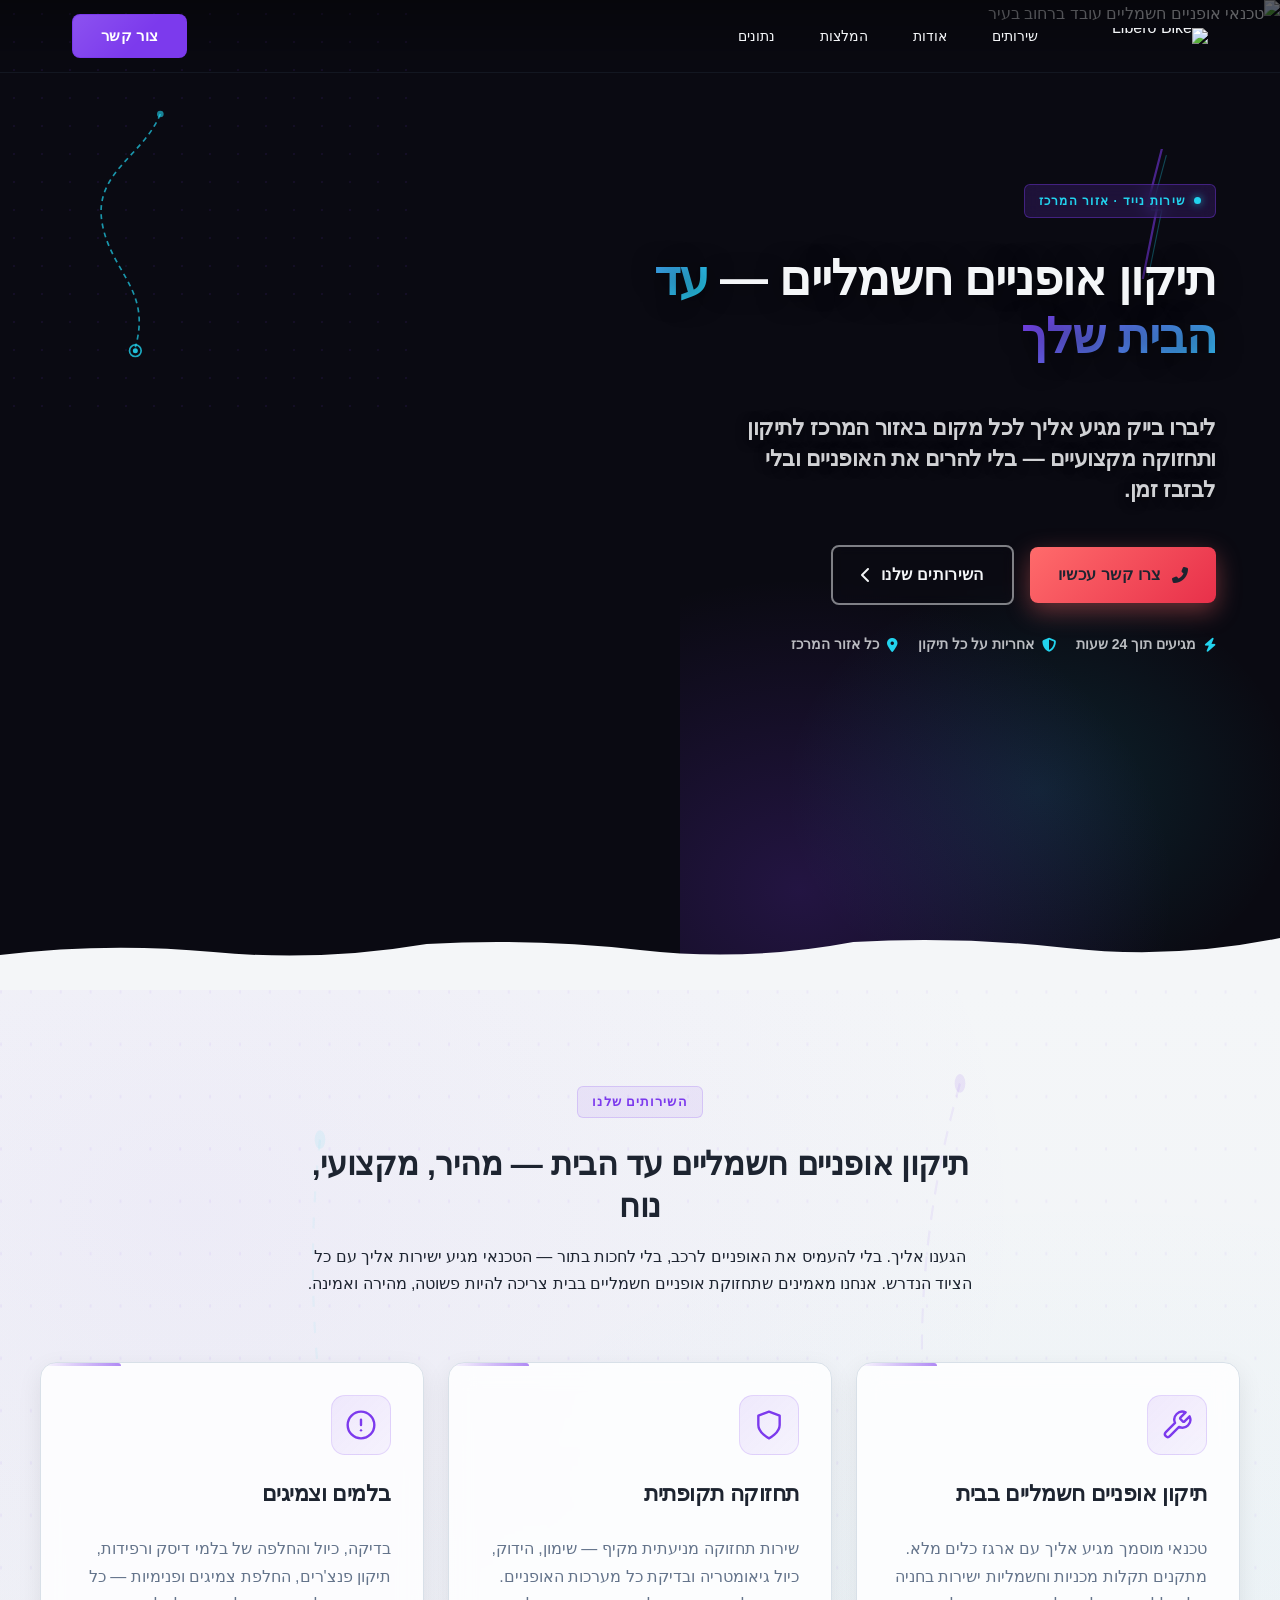
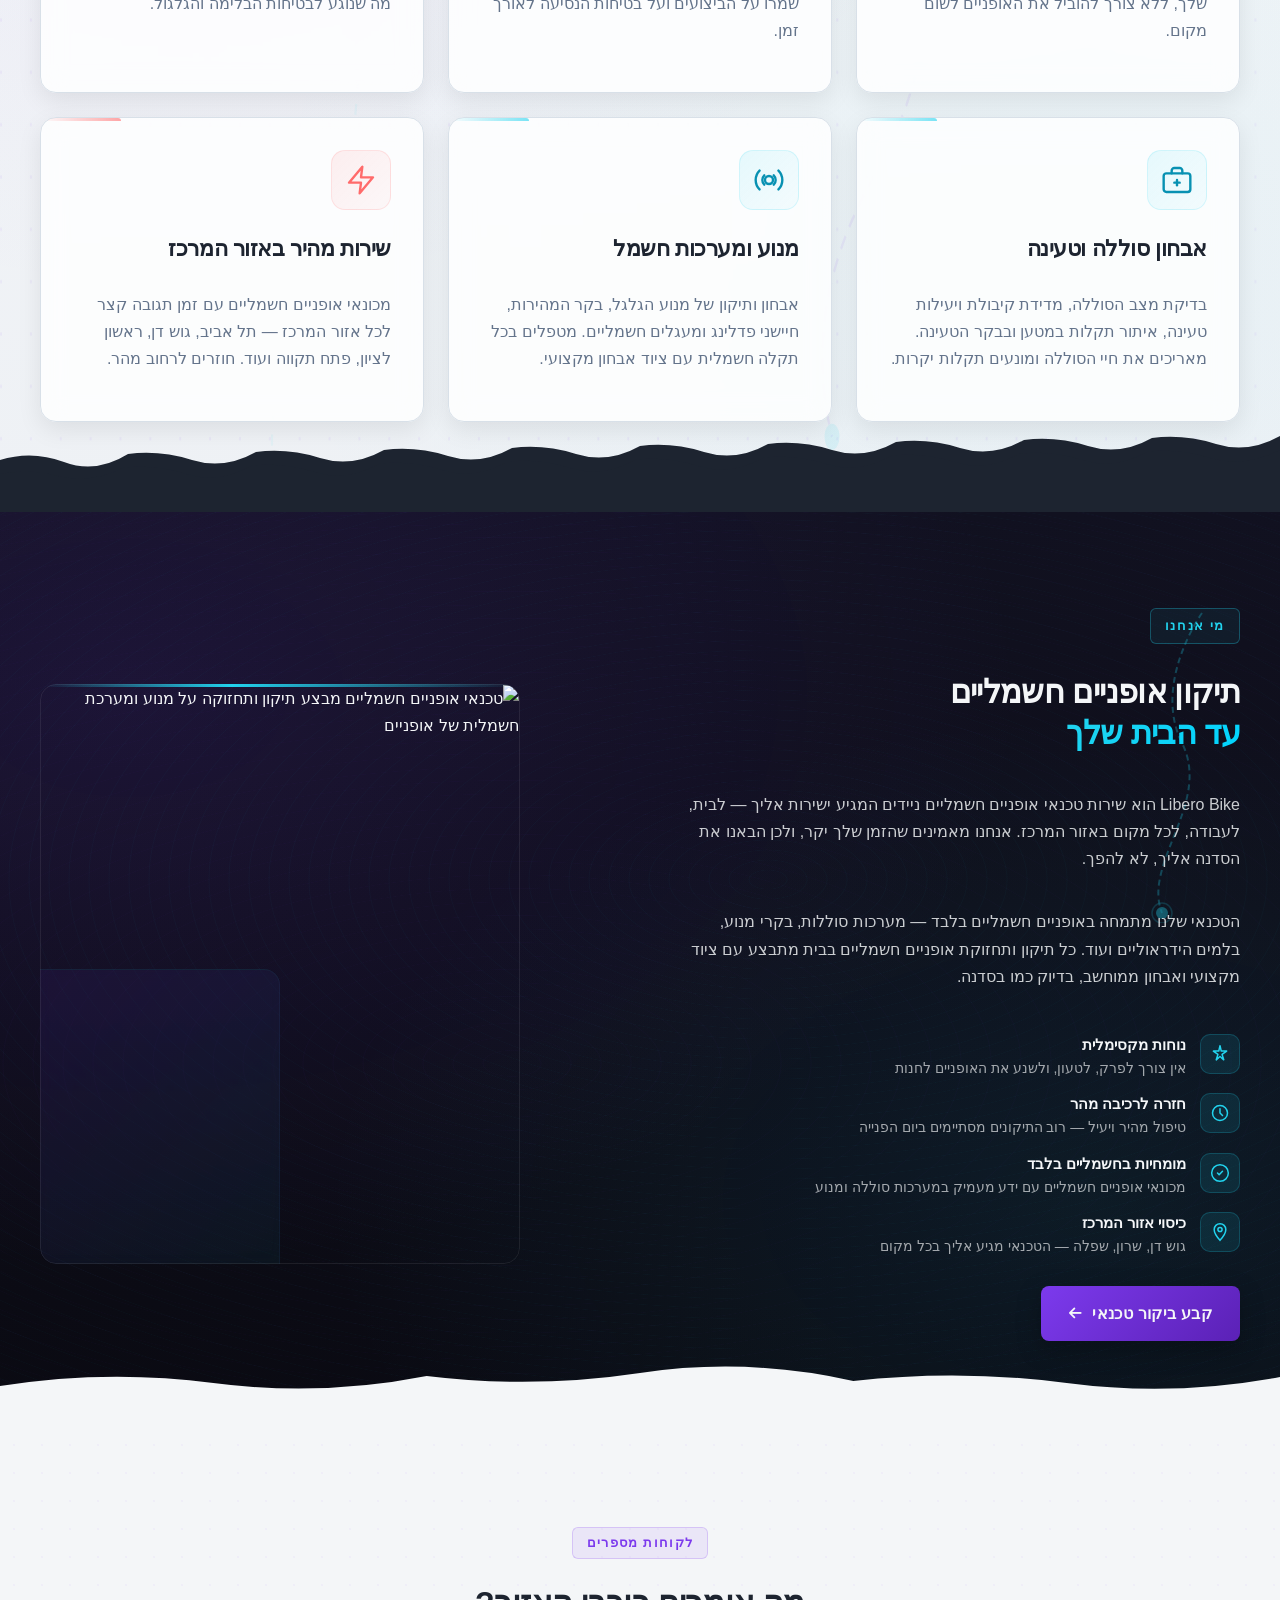
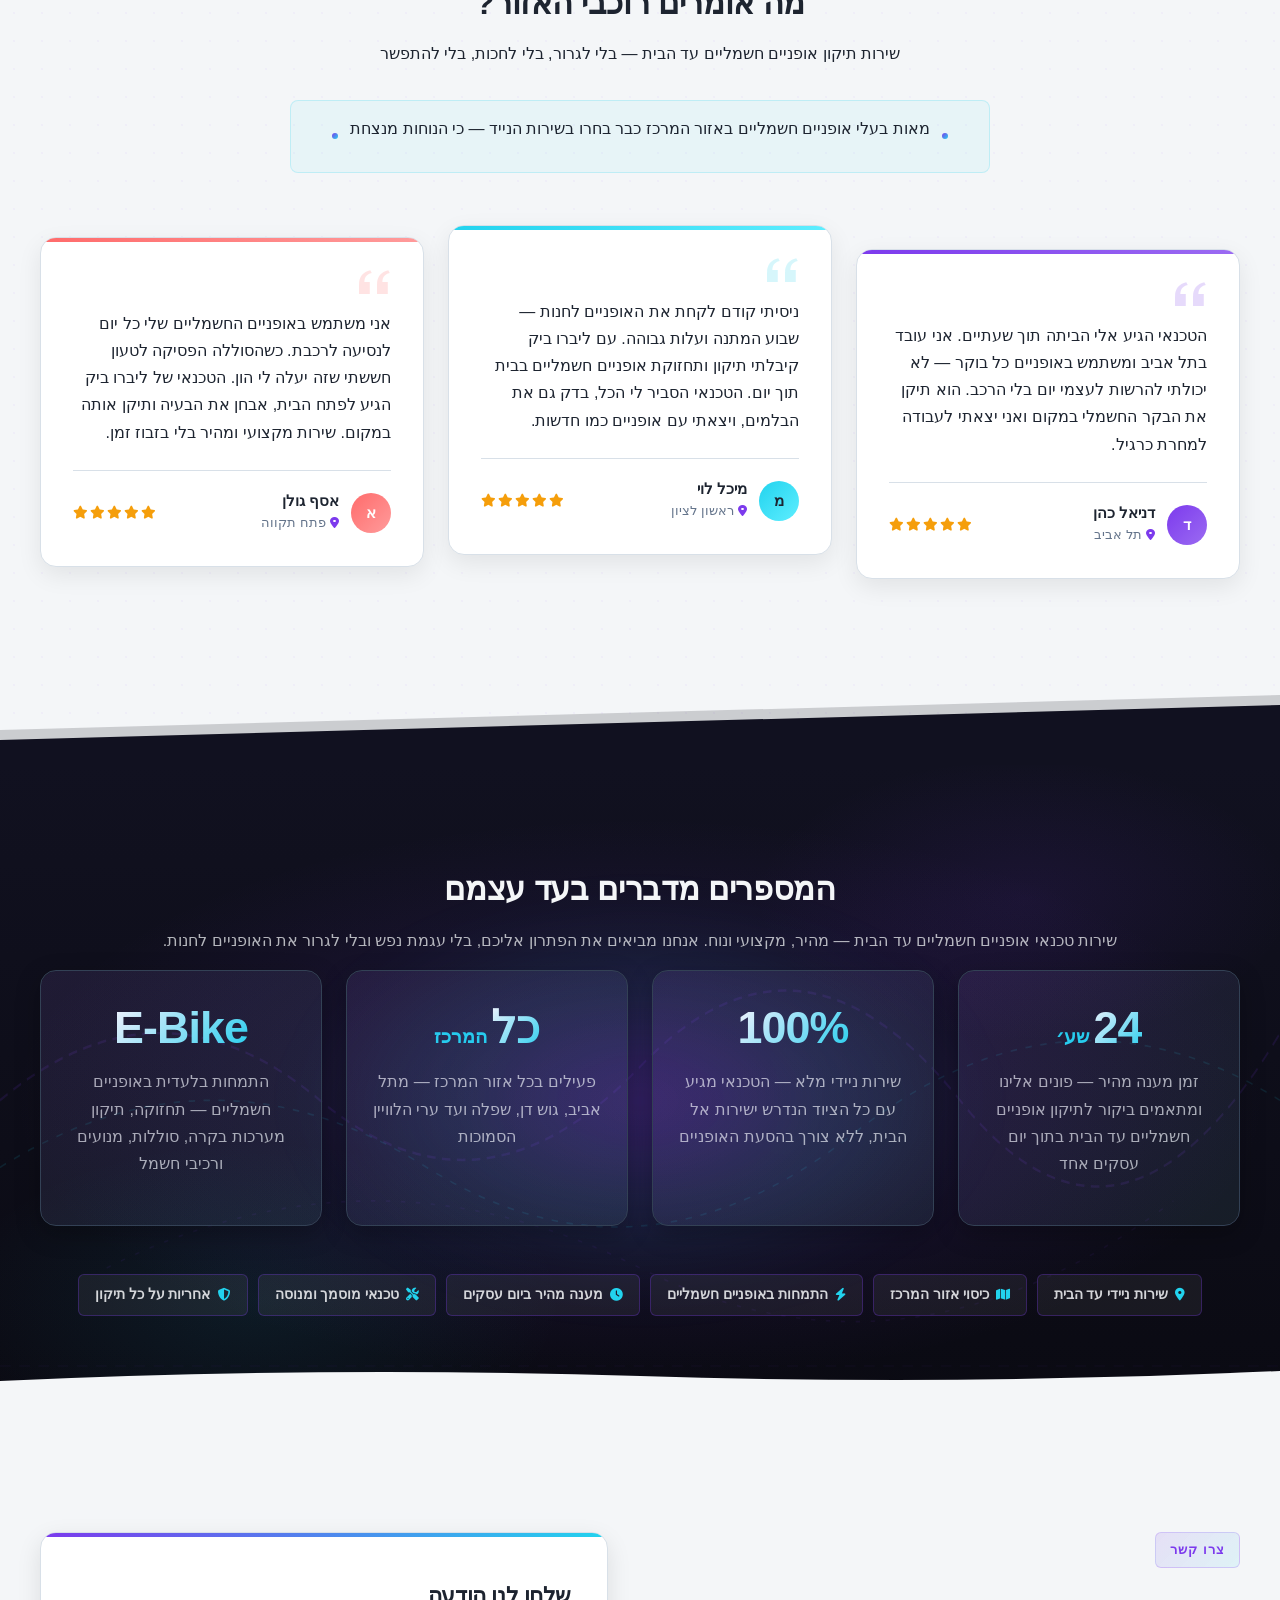
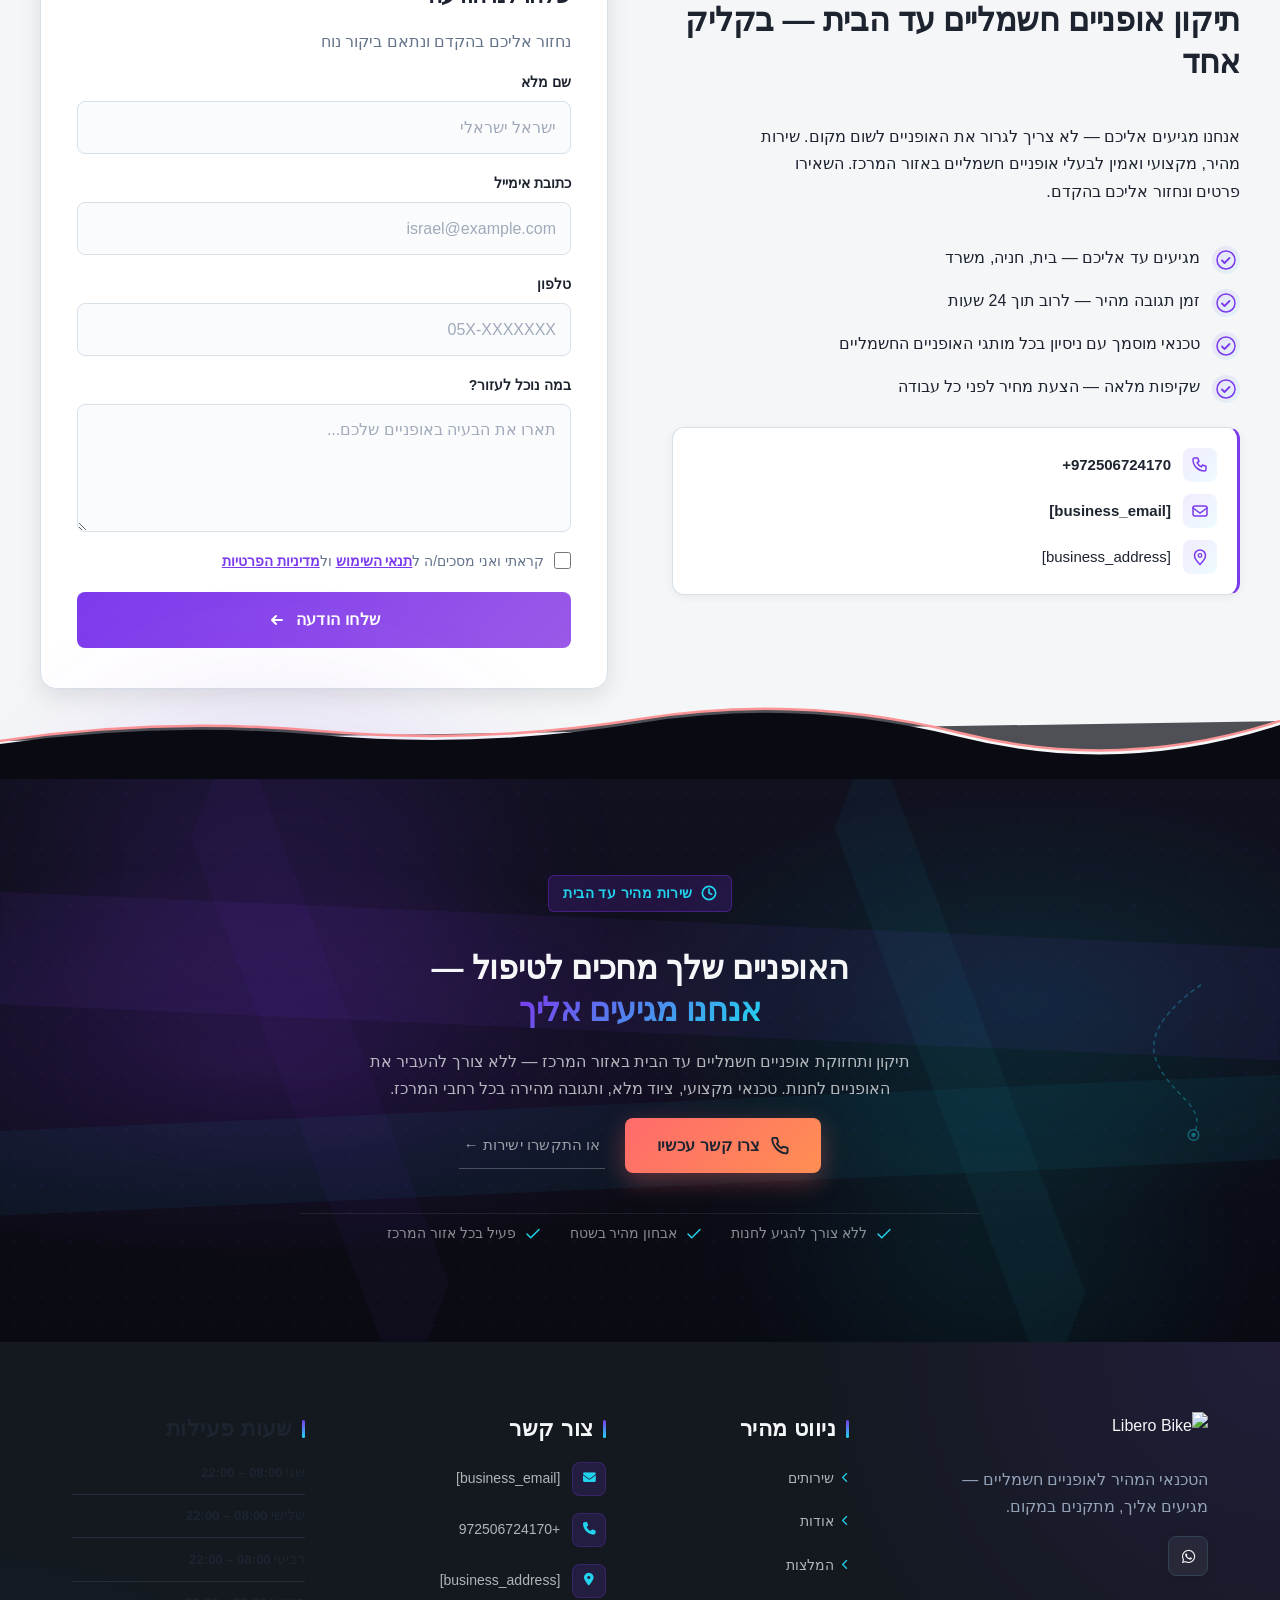
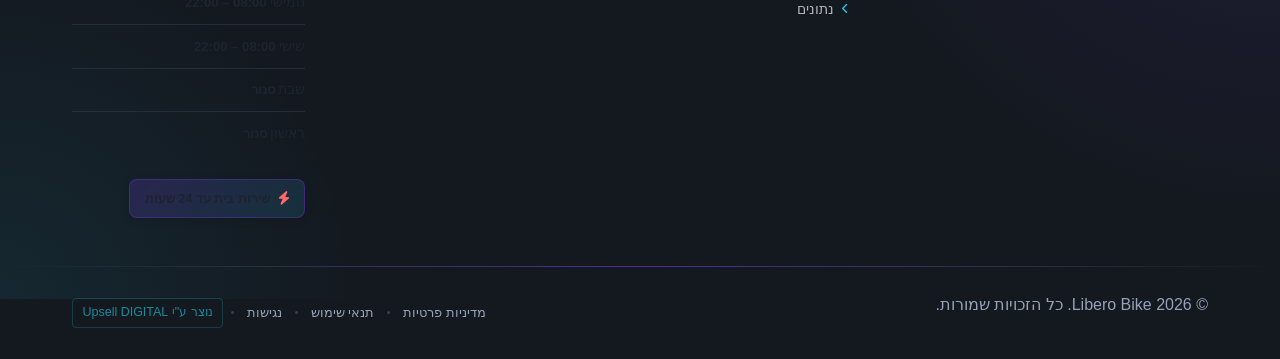
==== commit ed81e873: "Background sync: Progressive GitHub Sync" ====
--- a/public/index.html
+++ b/public/index.html
@@ -1 +1 @@
-<!doctype html><html dir="rtl" lang="he"><head><meta charset="UTF-8"><meta content="width=device-width,initial-scale=1" name="viewport"><meta content="index, follow" name="robots"><title>תיקון אופניים חשמליים עד הבית — Libero Bike</title><meta content="A mobile electric bicycle technician service operating in the central region of Israel, offering convenient at-home repair and maintenance for electric bikes. T" name="description"><meta content="תיקון אופניים חשמליים עד הבית, טכנאי אופניים חשמליים באזור המרכז, תחזוקת אופניים חשמליים בבית, מכונאי אופניים חשמליים" name="keywords"><link href="/assets/favicon.ico" rel="icon" type="image/x-icon"><link href="/assets/favicon-16x16.png" rel="icon" type="image/png" sizes="16x16"><link href="/assets/favicon-32x32.png" rel="icon" type="image/png" sizes="32x32"><link href="/assets/favicon-48x48.png" rel="icon" type="image/png" sizes="48x48"><link href="/assets/favicon-192x192.png" rel="icon" type="image/png" sizes="192x192"><link href="/assets/favicon-512x512.png" rel="icon" type="image/png" sizes="512x512"><link href="/assets/apple-touch-icon.png" rel="apple-touch-icon"><script>!function(){"use strict";var t="302208aa-d8f6-4d0c-b6be-5841ccc1d57f",e="https://api.zappy5.com/api/analytics/track",a=18e5,n=2592e6,o=!0,i=!0,r=!0;var s=function(){var e="zappy_visitor_"+t,a=null;try{if(a=localStorage.getItem(e)){var o=JSON.parse(a),i=Date.now();if(i-o.created<n)return o.lastSeen=i,localStorage.setItem(e,JSON.stringify(o)),o.id}}catch(t){console.warn("Zappy Analytics: LocalStorage not available")}var r="zv_"+Date.now()+"_"+Math.random().toString(36).substr(2,9);try{localStorage.setItem(e,JSON.stringify({id:r,created:Date.now(),lastSeen:Date.now()}))}catch(t){}return r}(),c=function(){var e="zappy_session_"+t,n=null;try{if(n=sessionStorage.getItem(e)){var o=JSON.parse(n),i=Date.now();if(i-o.timestamp<a)return o.timestamp=i,sessionStorage.setItem(e,JSON.stringify(o)),o.id}}catch(t){console.warn("Zappy Analytics: SessionStorage not available")}var r="zs_"+Date.now()+"_"+Math.random().toString(36).substr(2,9);try{sessionStorage.setItem(e,JSON.stringify({id:r,timestamp:Date.now()}))}catch(t){}return r}();function l(a,n){n=n||{};var o={website_id:t,event_type:a,page_path:window.location.pathname,referrer:document.referrer||"direct",visitor_id:s,session_id:c,metadata:n};if(navigator.sendBeacon){var i=new Blob([JSON.stringify(o)],{type:"application/json"});navigator.sendBeacon(e,i)}else fetch(e,{method:"POST",headers:{"Content-Type":"application/json"},body:JSON.stringify(o),keepalive:!0}).catch(function(t){console.warn("Zappy Analytics: Failed to track event",t)})}o&&l("pageview",{title:document.title,url:window.location.href}),i&&document.addEventListener("click",function(t){var e=t.target;if("BUTTON"===e.tagName||e.closest("button")){var a="BUTTON"===e.tagName?e:e.closest("button");l("click",{element:"button",text:a.textContent.trim().substring(0,100),id:a.id||null,class:a.className||null})}else if("A"===e.tagName||e.closest("a")){var n="A"===e.tagName?e:e.closest("a");l("navigation",{element:"link",text:n.textContent.trim().substring(0,100),href:n.href,external:n.hostname!==window.location.hostname})}},!0),r&&document.addEventListener("submit",function(t){var e=t.target;l("form_submit",{form_id:e.id||null,form_name:e.name||null,form_action:e.action||null,form_method:e.method||"GET"})},!0);var d=Date.now();window.addEventListener("beforeunload",function(){l("page_unload",{time_on_page:Math.floor((Date.now()-d)/1e3),page_path:window.location.pathname})}),window.zappyAnalytics={track:l,getVisitorId:function(){return s},getSessionId:function(){return c}}}()</script><meta content="תיקון אופניים חשמליים עד הבית — Libero Bike" property="og:title"><meta content="A mobile electric bicycle technician service operating in the central region of Israel, offering convenient at-home repair and maintenance for electric bikes. T" property="og:description"><meta content="summary_large_image" name="twitter:card"><meta content="תיקון אופניים חשמליים עד הבית — Libero Bike" name="twitter:title"><meta content="A mobile electric bicycle technician service operating in the central region of Israel, offering convenient at-home repair and maintenance for electric bikes. T" name="twitter:description"><meta content="website" property="og:type"><meta content="he_IL" property="og:locale"><link href="https://cdnjs.cloudflare.com/ajax/libs/font-awesome/6.4.0/css/all.min.css" rel="stylesheet"><link href="/assets/favicon.ico" rel="icon" type="image/x-icon"><link href="/assets/favicon-16x16.png" rel="icon" type="image/png" sizes="16x16"><link href="/assets/favicon-32x32.png" rel="icon" type="image/png" sizes="32x32"><link href="/assets/favicon-48x48.png" rel="icon" type="image/png" sizes="48x48"><link href="/assets/favicon-192x192.png" rel="icon" type="image/png" sizes="192x192"><link href="/assets/favicon-512x512.png" rel="icon" type="image/png" sizes="512x512"><link href="/assets/apple-touch-icon.png" rel="apple-touch-icon"><link href="https://cdn.jsdelivr.net/npm/vanilla-cookieconsent@3/dist/cookieconsent.css" rel="stylesheet"><script src="https://cdn.jsdelivr.net/npm/vanilla-cookieconsent@3/dist/cookieconsent.umd.js"></script><script src="https://cdn.jsdelivr.net/gh/mickidum/acc_toolbar/acctoolbar/acctoolbar.min.js"></script><link href="/styles.css" rel="stylesheet"><style id="zappy-dropdown-submenu-styles">#navMenu li:has(.sub-menu),.nav-menu li:has(.sub-menu),.navbar li:has(.sub-menu),nav li:has(.sub-menu){position:relative}#navMenu .sub-menu,.nav-menu .sub-menu,.navbar .sub-menu,nav .sub-menu{display:block!important;position:absolute!important;top:100%;left:0;min-width:220px;background:#fff;border-radius:8px;box-shadow:0 8px 25px rgba(0,0,0,.15);padding:8px 0;opacity:0;visibility:hidden;transform:translateY(10px);transition:all .3s ease;z-index:1000;list-style:none;pointer-events:none}#navMenu li:hover>.sub-menu,.nav-menu li:hover>.sub-menu,.navbar li:hover>.sub-menu,nav li:hover>.sub-menu{opacity:1!important;visibility:visible!important;transform:translateY(0)!important;pointer-events:auto!important}.sub-menu li{list-style:none;margin:0;padding:0}.sub-menu a{display:block!important;padding:10px 16px!important;color:var(--text-dark,#333)!important;font-weight:500;text-decoration:none;white-space:nowrap;transition:background-color .2s}.sub-menu .zappy-nav-child>a{padding-left:28px!important;font-size:.9em!important;opacity:.85!important}[dir=rtl] .sub-menu .zappy-nav-child>a,html[lang=ar] .sub-menu .zappy-nav-child>a,html[lang=he] .sub-menu .zappy-nav-child>a{padding-left:10px!important;padding-right:28px!important}.sub-menu .zappy-nav-parent>a{font-weight:600!important}.sub-menu a:hover{background-color:#f5f5f5}[dir=rtl] .nav-menu .sub-menu,[dir=rtl] .navbar .sub-menu,[dir=rtl] nav .sub-menu,html[lang=ar] .nav-menu .sub-menu,html[lang=ar] .navbar .sub-menu,html[lang=ar] nav .sub-menu,html[lang=he] .nav-menu .sub-menu,html[lang=he] .navbar .sub-menu,html[lang=he] nav .sub-menu{left:auto!important;right:0!important}.sub-menu:empty,.sub-menu:not(:has(li)):not(:has(> a)),.sub-menu:not(:has(li:not(.zappy-hidden-menu-item))):not(:has(> a)){display:none!important;opacity:0!important;visibility:hidden!important;pointer-events:none!important}li:has(.menu-group-title):hover>.sub-menu{opacity:1!important;visibility:visible!important;transform:translateY(0)!important;pointer-events:auto!important}#navMenu>li>.menu-group-title,.nav-menu>li>.menu-group-title{display:inline-block;padding:.5rem 1rem;cursor:default;user-select:none}@media (max-width:768px){#navMenu .sub-menu,.nav-menu .sub-menu,.navbar .sub-menu,nav .sub-menu{position:static!important;transform:none!important;box-shadow:none!important;background:0 0!important;max-height:0;overflow:hidden;opacity:0;visibility:hidden;transition:max-height .3s ease,opacity .3s ease;padding:0!important;border-radius:0!important}#navMenu .sub-menu.mobile-expanded,.nav-menu .sub-menu.mobile-expanded,.navbar .sub-menu.mobile-expanded{max-height:none!important;overflow-y:visible!important;opacity:1!important;visibility:visible!important;padding:8px 0 8px 16px!important}[dir=rtl] .sub-menu.mobile-expanded,html[lang=he] .sub-menu.mobile-expanded{padding:8px 16px 8px 0!important}#navMenu li:hover>.sub-menu,.nav-menu li:hover>.sub-menu,.navbar li:hover>.sub-menu,nav li:hover>.sub-menu{opacity:0;visibility:hidden;pointer-events:none}#navMenu li>.sub-menu.mobile-expanded,.nav-menu li>.sub-menu.mobile-expanded,.navbar li>.sub-menu.mobile-expanded,nav li>.sub-menu.mobile-expanded{opacity:1!important;visibility:visible!important;pointer-events:auto!important}#navMenu li:has(.sub-menu),.nav-menu li:has(.sub-menu),.navbar li:has(.sub-menu),nav li:has(.sub-menu){display:flex!important;flex-wrap:wrap!important;align-items:center!important;position:relative!important;min-height:44px!important}#navMenu li:has(.sub-menu)>a,.nav-menu li:has(.sub-menu)>a,.navbar li:has(.sub-menu)>a,nav li:has(.sub-menu)>a{flex:1!important;min-width:0!important}#navMenu li:has(.sub-menu)>.menu-group-title,.nav-menu li:has(.sub-menu)>.menu-group-title,.navbar li:has(.sub-menu)>.menu-group-title,nav li:has(.sub-menu)>.menu-group-title{flex:1!important;min-width:0!important;padding:0!important;line-height:inherit!important}#navMenu li:has(.sub-menu)>.sub-menu,.nav-menu li:has(.sub-menu)>.sub-menu,.navbar li:has(.sub-menu)>.sub-menu,nav li:has(.sub-menu)>.sub-menu{flex-basis:100%!important;width:100%!important}#navMenu li:has(.sub-menu)>a [class*=arrow],#navMenu li:has(.sub-menu)>a [class*=chevron],.nav-menu li:has(.sub-menu)>a .fa-angle-down,.nav-menu li:has(.sub-menu)>a .fa-chevron-down,.nav-menu li:has(.sub-menu)>a [class*=arrow],.nav-menu li:has(.sub-menu)>a [class*=chevron],nav li:has(.sub-menu)>a [class*=arrow],nav li:has(.sub-menu)>a [class*=chevron]{display:none!important;visibility:hidden!important}.mobile-submenu-toggle{display:flex!important;align-items:center!important;justify-content:center!important;width:44px!important;height:auto!important;background:0 0!important;border:none!important;cursor:pointer!important;color:var(--text-dark)!important;position:static!important;flex-shrink:0!important;align-self:stretch!important;z-index:2!important;padding:0!important;margin:0!important}.mobile-submenu-toggle::after{content:''!important;width:0!important;height:0!important;border-left:6px solid transparent!important;border-right:6px solid transparent!important;border-top:7px solid currentColor!important;transition:transform .3s ease!important}.mobile-submenu-toggle.expanded::after{transform:rotate(180deg)!important}.sub-menu a{padding:10px 0!important;display:block!important;color:var(--text-dark)!important;white-space:normal!important}.sub-menu .zappy-nav-child>a{padding-left:28px!important;font-size:.9em!important;opacity:.85!important}[dir=rtl] .sub-menu .zappy-nav-child>a,html[lang=ar] .sub-menu .zappy-nav-child>a,html[lang=he] .sub-menu .zappy-nav-child>a{padding-left:0!important;padding-right:28px!important}.sub-menu .zappy-nav-parent>a{font-weight:600!important}#navMenu.active,.nav-menu.active{max-width:100vw!important;overflow-x:hidden!important;box-sizing:border-box!important}.navbar .sub-menu li a,.zappy-products-dropdown .sub-menu a,nav.navbar .sub-menu li a{color:var(--text-dark)!important}}@media (min-width:769px){.mobile-submenu-toggle{display:none!important}}</style><style id="mobile-lang-menu-deployed-css">@media (max-width:768px){.lang-switcher,.nav-container .lang-switcher,.nav-cta-container .lang-switcher,.nav-ecommerce-icons .lang-switcher,.nav-icons-left .lang-switcher,.navbar .lang-switcher,.navbar .nav-cta-container .lang-switcher{display:none!important}.mobile-lang-menu{width:100%;border-top:1px solid rgba(128,128,128,.2);padding:8px 0 0 0;margin-top:8px}.mobile-lang-toggle{display:flex!important;align-items:center;justify-content:space-between;width:100%;padding:12px 16px;background:0 0;border:none;cursor:pointer;font-size:15px;color:inherit;font-family:inherit}.mobile-lang-toggle::after{content:'';display:inline-block;width:8px;height:8px;border-right:2px solid currentColor;border-bottom:2px solid currentColor;transform:rotate(45deg);transition:transform .3s ease;margin-left:8px}.mobile-lang-toggle.expanded::after{transform:rotate(-135deg)}.mobile-lang-options{max-height:0;overflow:hidden;transition:max-height .3s ease}.mobile-lang-options.expanded{max-height:300px}.mobile-lang-option{display:flex!important;align-items:center;gap:10px;padding:10px 24px;text-decoration:none;color:inherit;font-size:14px;font-family:inherit}.mobile-lang-option:hover{background:rgba(128,128,128,.1)}.mobile-lang-option.active{font-weight:600;opacity:.7;pointer-events:none}.mobile-lang-option img{width:20px;height:20px;border-radius:50%}}@media (min-width:769px){.mobile-lang-menu{display:none!important}}</style><style id="zappy-widget-visibility">#mic-access-tool-box,#mic-access-tool-general-button,#mic-init-access-tool #mic-access-tool-box,#mic-init-access-tool #mic-access-tool-general-button,#mic-init-access-tool .mic-access-tool-general-button,._access-icon,._access-menu,.mic-access-tool-box,.mic-access-tool-general-button,div[id*=mic-access-tool-box]{display:none!important;visibility:hidden!important;opacity:0!important;pointer-events:none!important}</style></head><body><nav class="navbar" dir="rtl"><button class="mobile-toggle" aria-label="Menu" id="mobileToggle"><svg viewBox="0 0 24 24" class="hamburger-icon" width="24" height="24" fill="none"><path d="M3 12h18M3 6h18M3 18h18" stroke="currentColor" stroke-width="2" stroke-linecap="round"></path></svg><svg viewBox="0 0 24 24" style="display:none" class="close-icon" fill="none" height="24" width="24"><path d="M18 6L6 18M6 6l12 12" stroke="currentColor" stroke-width="2" stroke-linecap="round"></path></svg></button><button class="phone-header-btn" aria-label="Call" data-phone="[business_phone]"><svg viewBox="0 0 24 24" width="20" height="20" fill="currentColor"><path d="M22 16.92v3a2 2 0 0 1-2.18 2 19.79 19.79 0 0 1-8.63-3.07 19.5 19.5 0 0 1-6-6 19.79 19.79 0 0 1-3.07-8.67A2 2 0 0 1 4.11 2h3a2 2 0 0 1 2 1.72 12.84 12.84 0 0 0 .7 2.81 2 2 0 0 1-.45 2.11L8.09 9.91a16 16 0 0 0 6 6l1.27-1.27a2 2 0 0 1 2.11-.45 12.84 12.84 0 0 0 2.81.7A2 2 0 0 1 22 16.92z"></path></svg></button><div class="nav-container"><div class="nav-right-group"><div class="nav-brand"><a href="/" class="logo-link"><img alt="Libero Bike" src="/assets/business-logo.webp" class="logo"></a></div><ul class="nav-menu" id="navMenu"><li><a href="#services">שירותים</a></li><li><a href="#about">אודות</a></li><li><a href="#testimonials">המלצות</a></li><li><a href="#stats">נתונים</a></li></ul></div><div class="nav-cta-container"><a href="#contact" class="nav-cta-btn">צור קשר</a></div></div></nav><script>window.addEventListener("load",function(){const e=document.querySelector(".navbar, nav, header");if(!e)return void console.log("[Navbar] Navbar element not found");let t=document.getElementById("mobileToggle")||document.querySelector(".mobile-toggle")||document.querySelector(".hamburger")||document.querySelector(".hamburger-menu")||document.querySelector(".menu-toggle")||document.querySelector(".burger-menu")||document.querySelector('[aria-label="Menu"]')||document.querySelector('[aria-label="תפריט"]');const o=document.querySelector(".phone-header-btn"),n=window.getComputedStyle(e);let r=n.backgroundColor;if(console.log("[Navbar] Initial navbar background:",r),"transparent"===r||"rgba(0, 0, 0, 0)"===r||r.startsWith("rgba")&&r.includes(", 0)")){const e=n.backgroundImage;if(e&&"none"!==e)console.log("[Navbar] Navbar has background image/gradient, using dark text"),r="rgb(240, 240, 240)";else{const e=window.getComputedStyle(document.body).backgroundColor;console.log("[Navbar] Navbar transparent, using body background:",e),r=e}}const i=r.match(/\d+/g);if(i&&i.length>=3){const e=(.299*parseInt(i[0])+.587*parseInt(i[1])+.114*parseInt(i[2]))/255;console.log("[Navbar] Mobile button colors preserved from Claude CSS (luminance:",e.toFixed(2)+")");const n=document.createElement("style");n.id="zappy-mobile-nav-fix";document.documentElement.lang;document.documentElement.dir,n.textContent='\n        /* Hide mobile buttons on desktop, show only on mobile */\n        @media (min-width: 769px) {\n          .mobile-toggle,\n          .phone-header-btn {\n            display: none !important;\n          }\n        }\n        \n        /* Show and position mobile buttons correctly on mobile */\n        @media (max-width: 768px) {\n          .mobile-toggle,\n          .phone-header-btn {\n            position: absolute !important;\n            top: 50% !important;\n            transform: translateY(-50%) !important;\n            z-index: 1001 !important;\n            display: flex !important;\n            align-items: center !important;\n            justify-content: center !important;\n            width: 36px !important;\n            height: 36px !important;\n            border-radius: 50% !important;\n            border: none !important;\n            cursor: pointer !important;\n            padding: 6px !important;\n            background: none !important;\n            color: var(--nav-text, var(--text-dark)) !important;\n          }\n          \n          /* LTR positioning (default): hamburger LEFT, phone RIGHT */\n          html:not([dir="rtl"]):not([lang="he"]):not([lang="ar"]) .mobile-toggle,\n          html[dir="ltr"] .mobile-toggle {\n            left: 12px !important;\n            right: auto !important;\n          }\n          html:not([dir="rtl"]):not([lang="he"]):not([lang="ar"]) .phone-header-btn,\n          html[dir="ltr"] .phone-header-btn {\n            right: 12px !important;\n            left: auto !important;\n          }\n          \n          /* RTL positioning: hamburger RIGHT, phone LEFT */\n          html[dir="rtl"] .mobile-toggle,\n          html[lang="he"] .mobile-toggle,\n          html[lang="ar"] .mobile-toggle {\n            right: 12px !important;\n            left: auto !important;\n          }\n          html[dir="rtl"] .phone-header-btn,\n          html[lang="he"] .phone-header-btn,\n          html[lang="ar"] .phone-header-btn {\n            left: 12px !important;\n            right: auto !important;\n          }\n          \n          /* CRITICAL: Ensure nav-container has min-height on mobile */\n          /* All children are positioned absolutely/fixed on mobile, so height:auto collapses to 0 */\n          .nav-container {\n            min-height: 70px !important;\n            position: relative !important;\n          }\n          \n          /* Ensure SVG icons are properly sized and inherit color */\n          .mobile-toggle svg,\n          .phone-header-btn svg {\n            width: 24px !important;\n            height: 24px !important;\n            /* Don\'t force display - let JavaScript control hamburger/close toggle */\n          }\n          \n          /* Reset nav-cta-container on mobile - remove desktop box-shadow/padding */\n          /* that creates a visible ghost box when CTA button is hidden */\n          .nav-cta-container {\n            box-shadow: none !important;\n            padding: 0 !important;\n          }\n          \n          /* Hide nav-cta-container entirely on mobile when there\'s no lang-switcher */\n          /* (only the CTA button is inside, and it\'s hidden on mobile) */\n          .nav-cta-container:not(:has(.lang-switcher)) {\n            display: none !important;\n          }\n          \n          /* CRITICAL: Prevent hero image fade gradient from bleeding over headline text */\n          /* The .image-fade-gradient has bottom: -30px (extends below parent) */\n          /* On mobile stacked layout, this overlaps the h1 text below the image */\n          .hero-image-column {\n            overflow: hidden !important;\n          }\n          .image-fade-gradient {\n            bottom: 0 !important;\n          }\n          \n          /* Hide desktop language switcher on mobile - hamburger menu handles it */\n          /* High specificity to override stored CSS */\n          .lang-switcher,\n          .nav-cta-container .lang-switcher,\n          .nav-container .lang-switcher,\n          .navbar .lang-switcher,\n          .navbar .nav-cta-container .lang-switcher {\n            display: none !important;\n          }\n        }\n      ';const r=document.getElementById("zappy-mobile-nav-fix");r&&r.remove(),document.head.appendChild(n),console.log("[Navbar] Critical CSS injected for mobile nav positioning");const l=window.innerWidth<=768;if(t){const e=t.querySelector(".hamburger-icon"),o=t.querySelector(".close-icon");e&&(e.style.setProperty("width","24px","important"),e.style.setProperty("height","24px","important"),e.style.setProperty("display","block","important")),o&&(o.style.setProperty("width","24px","important"),o.style.setProperty("height","24px","important"),o.style.setProperty("display","none","important")),l?(t.style.setProperty("position","absolute","important"),t.style.setProperty("top","50%","important"),t.style.setProperty("transform","translateY(-50%)","important"),t.style.setProperty("z-index","1001","important"),t.style.removeProperty("left"),t.style.removeProperty("right"),console.log("[Navbar] Mobile toggle positioning applied (mobile viewport)")):(t.style.removeProperty("position"),t.style.removeProperty("top"),t.style.removeProperty("transform"),t.style.removeProperty("z-index"),t.style.removeProperty("left"),t.style.removeProperty("right"),console.log("[Navbar] Desktop viewport - cleared mobile toggle inline positioning"))}if(o){const e=o.querySelector("svg");e&&(e.style.width="24px",e.style.height="24px",e.setAttribute("width","24"),e.setAttribute("height","24")),l?(o.style.setProperty("position","absolute","important"),o.style.setProperty("top","50%","important"),o.style.setProperty("transform","translateY(-50%)","important"),o.style.setProperty("z-index","1001","important"),o.style.removeProperty("left"),o.style.removeProperty("right"),console.log("[Navbar] Phone button positioning applied (mobile viewport)")):(o.style.removeProperty("position"),o.style.removeProperty("top"),o.style.removeProperty("transform"),o.style.removeProperty("z-index"),o.style.removeProperty("left"),o.style.removeProperty("right"),console.log("[Navbar] Desktop viewport - cleared phone button inline positioning"))}}else console.log("[Navbar] Could not parse background color:",r);t=document.getElementById("mobileToggle")||document.querySelector(".mobile-toggle")||document.querySelector(".hamburger")||document.querySelector(".hamburger-menu")||document.querySelector(".menu-toggle")||document.querySelector(".burger-menu")||document.querySelector('[aria-label="Menu"]')||document.querySelector('[aria-label="תפריט"]');const l=document.getElementById("navMenu")||document.querySelector(".nav-menu")||document.querySelector(".nav-links")||document.querySelector("nav ul:not(.submenu)");if(!t||!l)return void console.log("[Navbar] Mobile toggle or menu not found:",{toggle:!!t,menu:!!l});l.id||(l.id="navMenu"),console.log("[Navbar] Initializing mobile menu...");const a=t.cloneNode(!0);t.parentNode.replaceChild(a,t),a.addEventListener("click",function(e){e.preventDefault(),e.stopPropagation();const t=this.querySelector(".hamburger-icon"),o=this.querySelector(".close-icon");l.classList.contains("active")?(l.classList.remove("active"),t&&t.style.setProperty("display","block","important"),o&&o.style.setProperty("display","none","important"),document.body.style.overflow="",console.log("[Navbar] Menu closed")):(l.classList.add("active"),t&&t.style.setProperty("display","none","important"),o&&o.style.setProperty("display","block","important"),document.body.style.overflow="hidden",console.log("[Navbar] Menu opened"))}),l.querySelectorAll("a").forEach(function(e){e.addEventListener("click",function(){if("#"===this.getAttribute("href"))return;const e=a.querySelector(".hamburger-icon"),t=a.querySelector(".close-icon");l.classList.remove("active"),e&&e.style.setProperty("display","block","important"),t&&t.style.setProperty("display","none","important"),document.body.style.overflow="",console.log("[Navbar] Menu closed (link clicked)")})});var s=l.querySelectorAll(".dropdown-toggle");s.forEach(function(e){e.addEventListener("click",function(e){e.preventDefault(),e.stopPropagation();var t=this.closest(".nav-dropdown");t&&(t.parentNode.querySelectorAll(".nav-dropdown.open").forEach(function(e){e!==t&&e.classList.remove("open")}),t.classList.toggle("open"),console.log("[Navbar] Dropdown toggled:",t.classList.contains("open")?"open":"closed"))})}),document.addEventListener("click",function(e){e.target.closest(".nav-dropdown")||document.querySelectorAll(".nav-dropdown.open").forEach(function(e){e.classList.remove("open")})}),console.log("[Navbar] Dropdown handlers initialized for "+s.length+" dropdowns"),o&&o.addEventListener("click",function(){const e=document.querySelectorAll('a[href^="tel:"]'),t=e.length>0?e[0].getAttribute("href").replace("tel:",""):"[business_phone]";window.location.href="tel:"+t,console.log("[Navbar] Phone button clicked")}),console.log("[Navbar] Mobile menu initialized successfully");const p=function(){const e=document.querySelector(".whatsapp-float");e&&(window.innerWidth>=769?(e.style.setProperty("display","none","important"),e.style.setProperty("visibility","hidden","important"),e.style.setProperty("opacity","0","important"),e.style.setProperty("pointer-events","none","important"),console.log("[WhatsApp] Button hidden on desktop")):(e.style.removeProperty("display"),e.style.removeProperty("visibility"),e.style.removeProperty("opacity"),e.style.removeProperty("pointer-events"),console.log("[WhatsApp] Button visible on mobile")))};let c;p(),window.addEventListener("resize",function(){clearTimeout(c),c=setTimeout(p,100)})})</script><main><section class="index-hero-section" data-layout-spec="בית-hero" dir="rtl" id="hero" data-hero-type="fullscreen-scrim"><div class="hero-bg-wrapper"><img alt="טכנאי אופניים חשמליים עובד ברחוב בעיר" src="/assets/site-index-hero-image-1.webp" class="hero-bg-img" data-context="A professional electric bike technician in his 30s working curbside on a sleek electric bicycle in a modern central Israel city street at dusk. The technician kneels beside the e-bike with tools spread on a mat, wearing a branded dark uniform. Urban background shows blurred city lights, Tel Aviv-style architecture, and motion blur suggesting an active metropolitan environment. Visible bike components: battery pack, motor hub, derailleur. Cinematic lighting with warm street lamps and cool blue-violet ambient glow. Premium editorial campaign aesthetic, not a stock photo." data-hero-bg="true" data-placeholder="index-hero-image-1" height="700" width="1200"></div><div class="hero-scrim" aria-hidden="true"></div><div class="hero-decorative-layer" aria-hidden="true"><div class="hero-dot-grid"></div><div class="hero-energy-bloom"></div><svg viewBox="0 0 60 160" aria-hidden="true" xmlns="http://www.w3.org/2000/svg" fill="none" data-no-icon-edit="true" class="hero-lightning" preserveAspectRatio="none"><polyline points="38,0 18,70 32,70 12,160" fill="none" opacity="0.55" stroke="#7C3AED" stroke-linecap="round" stroke-linejoin="round" stroke-width="3"></polyline><polyline points="44,8 24,75 38,75 20,155" fill="none" opacity="0.3" stroke="#22D3EE" stroke-linecap="round" stroke-linejoin="round" stroke-width="1.5"></polyline></svg><svg viewBox="0 0 120 320" aria-hidden="true" xmlns="http://www.w3.org/2000/svg" fill="none" data-no-icon-edit="true" class="hero-route-curve"><path d="M100,10 C80,60 20,80 30,140 C40,200 90,220 70,290" fill="none" stroke="#22D3EE" stroke-width="2" stroke-dasharray="6 5" opacity="0.7"></path><circle cx="70" cy="294" r="7" fill="none" opacity="0.8" stroke="#22D3EE" stroke-width="2"></circle><circle cx="70" cy="294" r="3" fill="#22D3EE" opacity="0.9"></circle><circle cx="100" cy="10" r="4" fill="#22D3EE" opacity="0.6"></circle></svg></div><div class="hero-container"><div class="hero-content-group"><div class="hero-badge"><span class="hero-badge-dot"></span><span>שירות נייד · אזור המרכז</span></div><h1 class="hero-h1">תיקון אופניים חשמליים —<span class="hero-h1-accent">עד הבית שלך</span></h1><h3 class="hero-subtitle">ליברו בייק מגיע אליך לכל מקום באזור המרכז לתיקון ותחזוקה מקצועיים — בלי להרים את האופניים ובלי לבזבז זמן.</h3><div class="hero-cta-group"><a href="#contact" class="btn-primary hero-btn-primary"><i class="fa-solid fa-phone-flip"></i><span>צרו קשר עכשיו</span></a><a href="#services" class="btn-secondary hero-btn-secondary"><span>השירותים שלנו</span><i class="fa-solid fa-chevron-left"></i></a></div><div class="hero-trust-row"><div class="hero-trust-item"><i class="fa-solid fa-bolt"></i><span>מגיעים תוך 24 שעות</span></div><div class="hero-trust-item"><i class="fa-solid fa-shield-halved"></i><span>אחריות על כל תיקון</span></div><div class="hero-trust-item"><i class="fa-solid fa-location-dot"></i><span>כל אזור המרכז</span></div></div></div></div><div class="hero-divider-wrapper"><svg viewBox="0 0 1440 90" aria-hidden="true" xmlns="http://www.w3.org/2000/svg" data-no-icon-edit="true" preserveAspectRatio="none"><path d="M0,90 L0,55 Q120,42 240,52 T480,44 Q600,38 720,50 T960,42 Q1080,36 1200,48 T1440,38 L1440,90 Z" fill="var(--bg-light)"></path></svg></div></section><section class="index-services-section" data-layout-spec="בית-services" dir="rtl"><div class="services-bg-decoration" aria-hidden="true"><svg viewBox="0 0 1200 600" aria-hidden="true" xmlns="http://www.w3.org/2000/svg" data-no-icon-edit="true" preserveAspectRatio="none" class="services-route-svg"><path d="M900,50 Q850,150 870,250 Q890,350 820,420 Q750,490 780,560" fill="none" stroke="rgba(124,58,237,0.07)" stroke-width="2" stroke-dasharray="8,6"></path><path d="M300,80 Q280,180 320,280 Q360,380 300,460 Q240,540 260,590" fill="none" stroke="rgba(34,211,238,0.06)" stroke-width="2" stroke-dasharray="6,8"></path><circle cx="900" cy="50" r="5" fill="rgba(124,58,237,0.1)"></circle><circle cx="780" cy="560" r="7" fill="rgba(34,211,238,0.1)"></circle><circle cx="300" cy="80" r="5" fill="rgba(34,211,238,0.08)"></circle><pattern height="28" id="services-dot-grid" patternUnits="userSpaceOnUse" width="28" x="0" y="0"><circle cx="1" cy="1" r="1" fill="rgba(124,58,237,0.06)"></circle></pattern><rect height="600" width="1200" fill="url(#services-dot-grid)"></rect></svg></div><div class="services-container"><div class="services-intro"><span class="services-eyebrow">השירותים שלנו</span><h2 class="services-heading">תיקון אופניים חשמליים עד הבית — מהיר, מקצועי, נוח</h2><p class="services-subtext">הגענו אליך. בלי להעמיס את האופניים לרכב, בלי לחכות בתור — הטכנאי מגיע ישירות אליך עם כל הציוד הנדרש. אנחנו מאמינים שתחזוקת אופניים חשמליים בבית צריכה להיות פשוטה, מהירה ואמינה.</p></div><div class="services-grid"><article class="service-card"><div class="service-card-accent" aria-hidden="true"></div><div class="service-icon-wrap"><svg viewBox="0 0 24 24" aria-hidden="true" xmlns="http://www.w3.org/2000/svg" fill="none" height="32" width="32" data-element-type="icon" data-icon-type="svg" stroke="currentColor" stroke-linecap="round" stroke-linejoin="round" stroke-width="1.8"><path d="M14.7 6.3a1 1 0 000 1.4l1.6 1.6a1 1 0 001.4 0l3.77-3.77a6 6 0 01-7.94 7.94l-6.91 6.91a2.12 2.12 0 01-3-3l6.91-6.91a6 6 0 017.94-7.94l-3.76 3.76z"></path></svg></div><div class="service-card-content"><h3>תיקון אופניים חשמליים בבית</h3><p>טכנאי מוסמך מגיע אליך עם ארגז כלים מלא. מתקנים תקלות מכניות וחשמליות ישירות בחניה שלך, ללא צורך להוביל את האופניים לשום מקום.</p></div></article><article class="service-card"><div class="service-card-accent" aria-hidden="true"></div><div class="service-icon-wrap"><svg viewBox="0 0 24 24" aria-hidden="true" xmlns="http://www.w3.org/2000/svg" fill="none" height="32" width="32" data-element-type="icon" data-icon-type="svg" stroke="currentColor" stroke-linecap="round" stroke-linejoin="round" stroke-width="1.8"><path d="M12 22s8-4 8-10V5l-8-3-8 3v7c0 6 8 10 8 10z"></path></svg></div><div class="service-card-content"><h3>תחזוקה תקופתית</h3><p>שירות תחזוקה מניעתית מקיף — שימון, הידוק, כיול גיאומטריה ובדיקת כל מערכות האופניים. שמרו על הביצועים ועל בטיחות הנסיעה לאורך זמן.</p></div></article><article class="service-card"><div class="service-card-accent" aria-hidden="true"></div><div class="service-icon-wrap"><svg viewBox="0 0 24 24" aria-hidden="true" xmlns="http://www.w3.org/2000/svg" fill="none" height="32" width="32" data-element-type="icon" data-icon-type="svg" stroke="currentColor" stroke-linecap="round" stroke-linejoin="round" stroke-width="1.8"><circle cx="12" cy="12" r="10"></circle><line x1="12" x2="12" y1="8" y2="12"></line><line x1="12" x2="12.01" y1="16" y2="16"></line></svg></div><div class="service-card-content"><h3>בלמים וצמיגים</h3><p>בדיקה, כיול והחלפה של בלמי דיסק ורפידות, תיקון פנצ'רים, החלפת צמיגים ופנימיות — כל מה שנוגע לבטיחות הבלימה והגלגול.</p></div></article><article class="service-card"><div class="service-card-accent service-card-accent--secondary" aria-hidden="true"></div><div class="service-icon-wrap service-icon-wrap--secondary"><svg viewBox="0 0 24 24" aria-hidden="true" xmlns="http://www.w3.org/2000/svg" fill="none" height="32" width="32" data-element-type="icon" data-icon-type="svg" stroke="currentColor" stroke-linecap="round" stroke-linejoin="round" stroke-width="1.8"><rect height="14" width="20" rx="2" x="2" y="7" ry="2"></rect><path d="M16 7V5a2 2 0 00-2-2h-4a2 2 0 00-2 2v2"></path><line x1="12" x2="12" y1="12" y2="16"></line><line x1="10" x2="14" y1="14" y2="14"></line></svg></div><div class="service-card-content"><h3>אבחון סוללה וטעינה</h3><p>בדיקת מצב הסוללה, מדידת קיבולת ויעילות טעינה, איתור תקלות במטען ובבקר הטעינה. מאריכים את חיי הסוללה ומונעים תקלות יקרות.</p></div></article><article class="service-card"><div class="service-card-accent service-card-accent--secondary" aria-hidden="true"></div><div class="service-icon-wrap service-icon-wrap--secondary"><svg viewBox="0 0 24 24" aria-hidden="true" xmlns="http://www.w3.org/2000/svg" fill="none" height="32" width="32" data-element-type="icon" data-icon-type="svg" stroke="currentColor" stroke-linecap="round" stroke-linejoin="round" stroke-width="1.8"><circle cx="12" cy="12" r="3"></circle><path d="M19.07 4.93a10 10 0 010 14.14M4.93 4.93a10 10 0 000 14.14"></path><path d="M15.54 8.46a5 5 0 010 7.07M8.46 8.46a5 5 0 000 7.07"></path></svg></div><div class="service-card-content"><h3>מנוע ומערכות חשמל</h3><p>אבחון ותיקון של מנוע הגלגל, בקר המהירות, חיישני פדלינג ומעגלים חשמליים. מטפלים בכל תקלה חשמלית עם ציוד אבחון מקצועי.</p></div></article><article class="service-card"><div class="service-card-accent service-card-accent--accent" aria-hidden="true"></div><div class="service-icon-wrap service-icon-wrap--accent"><svg viewBox="0 0 24 24" aria-hidden="true" xmlns="http://www.w3.org/2000/svg" fill="none" height="32" width="32" data-element-type="icon" data-icon-type="svg" stroke="currentColor" stroke-linecap="round" stroke-linejoin="round" stroke-width="1.8"><polygon points="13 2 3 14 12 14 11 22 21 10 12 10 13 2"></polygon></svg></div><div class="service-card-content"><h3>שירות מהיר באזור המרכז</h3><p>מכונאי אופניים חשמליים עם זמן תגובה קצר לכל אזור המרכז — תל אביב, גוש דן, ראשון לציון, פתח תקווה ועוד. חוזרים לרחוב מהר.</p></div></article></div></div><div class="services-divider-wrapper"><svg viewBox="0 0 1200 90" aria-hidden="true" xmlns="http://www.w3.org/2000/svg" data-no-icon-edit="true" preserveAspectRatio="none"><path d="M0,90 L0,38 Q30,28 60,40 T120,32 Q150,28 180,38 T240,30 Q270,26 300,36 T360,28 Q390,24 420,34 T480,26 Q510,22 540,32 T600,24 Q630,20 660,30 T720,22 Q750,18 780,28 T840,20 Q870,16 900,26 T960,18 Q990,14 1020,24 T1080,16 Q1110,12 1140,22 T1200,14 L1200,90 Z" fill="var(--bg-dark)"></path><path d="M0,90 L0,52 Q25,46 55,54 T115,46 Q145,42 175,52 T235,44 Q265,40 295,50 T355,42 Q385,38 415,48 T475,40 Q505,36 535,46 T595,38 Q625,34 655,44 T715,36 Q745,32 775,42 T835,34 Q865,30 895,40 T955,32 Q985,28 1015,38 T1075,30 Q1105,26 1135,36 T1200,28 L1200,90 Z" fill="var(--bg-dark)"></path></svg></div></section><section class="index-about-section" data-layout-spec="בית-about" dir="rtl" id="about"><div class="index-about-topo-pattern" aria-hidden="true"></div><div class="index-about-route-decoration" aria-hidden="true"><svg viewBox="0 0 120 320" aria-hidden="true" xmlns="http://www.w3.org/2000/svg" fill="none" height="320" width="120" data-no-icon-edit="true"><path d="M80,10 C80,10 30,80 60,140 C90,200 20,260 40,310" fill="none" stroke="var(--secondary)" stroke-width="2" stroke-dasharray="6 4" opacity="0.45"></path><circle cx="40" cy="310" r="6" fill="var(--secondary)" opacity="0.6"></circle><circle cx="40" cy="310" r="10" fill="none" opacity="0.3" stroke="var(--secondary)" stroke-width="1.5"></circle></svg></div><div class="index-about-container"><div class="index-about-content"><span class="index-about-eyebrow">מי אנחנו</span><h2 class="index-about-heading">תיקון אופניים חשמליים<br><span class="index-about-heading-accent">עד הבית שלך</span></h2><p class="index-about-para">Libero Bike הוא שירות טכנאי אופניים חשמליים ניידים המגיע ישירות אליך — לבית, לעבודה, לכל מקום באזור המרכז. אנחנו מאמינים שהזמן שלך יקר, ולכן הבאנו את הסדנה אליך, לא להפך.</p><p class="index-about-para">הטכנאי שלנו מתמחה באופניים חשמליים בלבד — מערכות סוללות, בקרי מנוע, בלמים הידראוליים ועוד. כל תיקון ותחזוקת אופניים חשמליים בבית מתבצע עם ציוד מקצועי ואבחון ממוחשב, בדיוק כמו בסדנה.</p><ul class="index-about-values"><li class="index-about-value-item"><span class="index-about-value-icon"><svg viewBox="0 0 24 24" xmlns="http://www.w3.org/2000/svg" fill="none" height="20" width="20" data-element-type="icon" data-icon-type="svg"><path d="M12 2L13.5 8.5H20L14.5 12.5L16.5 19L12 15L7.5 19L9.5 12.5L4 8.5H10.5L12 2Z" fill="none" stroke="var(--secondary)" stroke-width="1.8" stroke-linejoin="round"></path></svg></span><div class="index-about-value-text"><strong>נוחות מקסימלית</strong><span>אין צורך לפרק, לטעון, ולשנע את האופניים לחנות</span></div></li><li class="index-about-value-item"><span class="index-about-value-icon"><svg viewBox="0 0 24 24" xmlns="http://www.w3.org/2000/svg" fill="none" height="20" width="20" data-element-type="icon" data-icon-type="svg"><circle cx="12" cy="12" r="9" fill="none" stroke="var(--secondary)" stroke-width="1.8"></circle><path d="M12 7V12L15 15" fill="none" stroke="var(--secondary)" stroke-width="1.8" stroke-linecap="round"></path></svg></span><div class="index-about-value-text"><strong>חזרה לרכיבה מהר</strong><span>טיפול מהיר ויעיל — רוב התיקונים מסתיימים ביום הפנייה</span></div></li><li class="index-about-value-item"><span class="index-about-value-icon"><svg viewBox="0 0 24 24" xmlns="http://www.w3.org/2000/svg" fill="none" height="20" width="20" data-element-type="icon" data-icon-type="svg"><path d="M9 12L11 14L15 10" fill="none" stroke="var(--secondary)" stroke-width="1.8" stroke-linecap="round" stroke-linejoin="round"></path><path d="M12 2C6.48 2 2 6.48 2 12C2 17.52 6.48 22 12 22C17.52 22 22 17.52 22 12C22 6.48 17.52 2 12 2Z" fill="none" stroke="var(--secondary)" stroke-width="1.8"></path></svg></span><div class="index-about-value-text"><strong>מומחיות בחשמליים בלבד</strong><span>מכונאי אופניים חשמליים עם ידע מעמיק במערכות סוללה ומנוע</span></div></li><li class="index-about-value-item"><span class="index-about-value-icon"><svg viewBox="0 0 24 24" xmlns="http://www.w3.org/2000/svg" fill="none" height="20" width="20" data-element-type="icon" data-icon-type="svg"><path d="M12 2C8.13 2 5 5.13 5 9C5 14.25 12 22 12 22C12 22 19 14.25 19 9C19 5.13 15.87 2 12 2Z" fill="none" stroke="var(--secondary)" stroke-width="1.8"></path><circle cx="12" cy="9" r="2.5" fill="none" stroke="var(--secondary)" stroke-width="1.8"></circle></svg></span><div class="index-about-value-text"><strong>כיסוי אזור המרכז</strong><span>גוש דן, שרון, שפלה — הטכנאי מגיע אליך בכל מקום</span></div></li></ul><a href="#contact" class="index-about-cta">קבע ביקור טכנאי<i class="fa fa-arrow-left" aria-hidden="true"></i></a></div><div class="index-about-image-col"><div class="index-about-image-wrapper"><img alt="טכנאי אופניים חשמליים מבצע תיקון ותחזוקה על מנוע ומערכת חשמלית של אופניים" src="/assets/site-index-about-image-1.webp" data-context="Close-up of a professional electric bicycle technician working on an e-bike drivetrain and electrical system outdoors. The technician is wearing work gloves and using diagnostic tools on the motor hub and battery connections. Urban city background, dramatic lighting, professional and realistic atmosphere. The image should feel editorial and magazine-quality, bold crop focusing on the technical work being done." data-placeholder="index-about-image-1" height="750" width="600"><div class="index-about-backplate" aria-hidden="true"></div><div class="index-about-image-accentline" aria-hidden="true"></div></div></div></div><div class="index-about-divider-wrapper"><svg viewBox="0 0 1200 90" aria-hidden="true" xmlns="http://www.w3.org/2000/svg" data-no-icon-edit="true" preserveAspectRatio="none"><path d="M0,90 L0,45 Q100,28 200,42 T400,35 Q500,48 600,32 T800,40 Q900,28 1000,42 T1200,36 L1200,90 Z" fill="var(--bg-light)"></path></svg></div></section><section class="index-testimonials-section" data-layout-spec="בית-testimonials" dir="rtl"><div class="its-texture-overlay" aria-hidden="true"></div><div class="its-container"><div class="its-intro"><span class="its-eyebrow">לקוחות מספרים</span><h2 class="its-heading">מה אומרים רוכבי האזור?</h2><p class="its-subheading">שירות תיקון אופניים חשמליים עד הבית — בלי לגרור, בלי לחכות, בלי להתפשר</p></div><div class="its-trust-bar"><span class="its-trust-dot" aria-hidden="true"></span><p class="its-trust-text">מאות בעלי אופניים חשמליים באזור המרכז כבר בחרו בשירות הנייד — כי הנוחות מנצחת</p><span class="its-trust-dot" aria-hidden="true"></span></div><div class="its-cards-grid"><article class="its-card its-card--mid"><div class="its-card-accent" aria-hidden="true"></div><div class="its-quote-mark" aria-hidden="true"><svg viewBox="0 0 32 24" aria-hidden="true" xmlns="http://www.w3.org/2000/svg" fill="none" height="24" width="32" data-no-icon-edit="true"><path d="M0 24V14.4C0 10.56 0.96 7.44 2.88 5.04C4.88 2.64 7.68 1.04 11.28 0.24L12.72 2.88C10.24 3.52 8.36 4.64 7.08 6.24C5.88 7.84 5.32 9.76 5.4 12H10.8V24H0ZM18 24V14.4C18 10.56 18.96 7.44 20.88 5.04C22.88 2.64 25.68 1.04 29.28 0.24L30.72 2.88C28.24 3.52 26.36 4.64 25.08 6.24C23.88 7.84 23.32 9.76 23.4 12H28.8V24H18Z" fill="currentColor"></path></svg></div><blockquote class="its-quote"><p>הטכנאי הגיע אלי הביתה תוך שעתיים. אני עובד בתל אביב ומשתמש באופניים כל בוקר — לא יכולתי להרשות לעצמי יום בלי הרכב. הוא תיקן את הבקר החשמלי במקום ואני יצאתי לעבודה למחרת כרגיל.</p></blockquote><footer class="its-attribution"><div class="its-avatar" aria-hidden="true"><span>ד</span></div><div class="its-author-info"><strong class="its-author-name">דניאל כהן</strong><span class="its-author-location"><i class="fas fa-map-marker-alt" aria-hidden="true"></i>תל אביב</span></div><div class="its-stars" aria-label="דירוג 5 כוכבים"><i class="fas fa-star" aria-hidden="true"></i><i class="fas fa-star" aria-hidden="true"></i><i class="fas fa-star" aria-hidden="true"></i><i class="fas fa-star" aria-hidden="true"></i><i class="fas fa-star" aria-hidden="true"></i></div></footer></article><article class="its-card its-card--top"><div class="its-card-accent its-card-accent--secondary" aria-hidden="true"></div><div class="its-quote-mark" aria-hidden="true"><svg viewBox="0 0 32 24" aria-hidden="true" xmlns="http://www.w3.org/2000/svg" fill="none" height="24" width="32" data-no-icon-edit="true"><path d="M0 24V14.4C0 10.56 0.96 7.44 2.88 5.04C4.88 2.64 7.68 1.04 11.28 0.24L12.72 2.88C10.24 3.52 8.36 4.64 7.08 6.24C5.88 7.84 5.32 9.76 5.4 12H10.8V24H0ZM18 24V14.4C18 10.56 18.96 7.44 20.88 5.04C22.88 2.64 25.68 1.04 29.28 0.24L30.72 2.88C28.24 3.52 26.36 4.64 25.08 6.24C23.88 7.84 23.32 9.76 23.4 12H28.8V24H18Z" fill="currentColor"></path></svg></div><blockquote class="its-quote"><p>ניסיתי קודם לקחת את האופניים לחנות — שבוע המתנה ועלות גבוהה. עם ליברו ביק קיבלתי תיקון ותחזוקת אופניים חשמליים בבית תוך יום. הטכנאי הסביר לי הכל, בדק גם את הבלמים, ויצאתי עם אופניים כמו חדשות.</p></blockquote><footer class="its-attribution"><div class="its-avatar its-avatar--secondary" aria-hidden="true"><span>מ</span></div><div class="its-author-info"><strong class="its-author-name">מיכל לוי</strong><span class="its-author-location"><i class="fas fa-map-marker-alt" aria-hidden="true"></i>ראשון לציון</span></div><div class="its-stars" aria-label="דירוג 5 כוכבים"><i class="fas fa-star" aria-hidden="true"></i><i class="fas fa-star" aria-hidden="true"></i><i class="fas fa-star" aria-hidden="true"></i><i class="fas fa-star" aria-hidden="true"></i><i class="fas fa-star" aria-hidden="true"></i></div></footer></article><article class="its-card its-card--low"><div class="its-card-accent its-card-accent--accent" aria-hidden="true"></div><div class="its-quote-mark" aria-hidden="true"><svg viewBox="0 0 32 24" aria-hidden="true" xmlns="http://www.w3.org/2000/svg" fill="none" height="24" width="32" data-no-icon-edit="true"><path d="M0 24V14.4C0 10.56 0.96 7.44 2.88 5.04C4.88 2.64 7.68 1.04 11.28 0.24L12.72 2.88C10.24 3.52 8.36 4.64 7.08 6.24C5.88 7.84 5.32 9.76 5.4 12H10.8V24H0ZM18 24V14.4C18 10.56 18.96 7.44 20.88 5.04C22.88 2.64 25.68 1.04 29.28 0.24L30.72 2.88C28.24 3.52 26.36 4.64 25.08 6.24C23.88 7.84 23.32 9.76 23.4 12H28.8V24H18Z" fill="currentColor"></path></svg></div><blockquote class="its-quote"><p>אני משתמש באופניים החשמליים שלי כל יום לנסיעה לרכבת. כשהסוללה הפסיקה לטעון חששתי שזה יעלה לי הון. הטכנאי של ליברו ביק הגיע לפתח הבית, אבחן את הבעיה ותיקן אותה במקום. שירות מקצועי ומהיר בלי בזבוז זמן.</p></blockquote><footer class="its-attribution"><div class="its-avatar its-avatar--accent" aria-hidden="true"><span>א</span></div><div class="its-author-info"><strong class="its-author-name">אסף גולן</strong><span class="its-author-location"><i class="fas fa-map-marker-alt" aria-hidden="true"></i>פתח תקווה</span></div><div class="its-stars" aria-label="דירוג 5 כוכבים"><i class="fas fa-star" aria-hidden="true"></i><i class="fas fa-star" aria-hidden="true"></i><i class="fas fa-star" aria-hidden="true"></i><i class="fas fa-star" aria-hidden="true"></i><i class="fas fa-star" aria-hidden="true"></i></div></footer></article></div></div><div class="its-divider-wrapper"><svg viewBox="0 0 1200 90" aria-hidden="true" xmlns="http://www.w3.org/2000/svg" data-no-icon-edit="true" preserveAspectRatio="none"><defs><linearGradient id="its-divider-grad" x1="1" x2="0" y1="0" y2="0"><stop offset="0%" stop-color="#7C3AED"></stop><stop offset="100%" stop-color="#22D3EE"></stop></linearGradient></defs><path d="M0,90 L0,55 L1200,20 L1200,90 Z" fill="#111120" opacity="0.18"></path><path d="M0,90 L0,65 L1200,30 L1200,90 Z" fill="#111120"></path></svg></div></section><section class="index-stats-section" data-layout-spec="בית-stats" dir="rtl" id="stats"><div class="index-stats-section__glow" aria-hidden="true"></div><div class="index-stats-section__route-lines" aria-hidden="true"><svg viewBox="0 0 1200 400" aria-hidden="true" xmlns="http://www.w3.org/2000/svg" data-no-icon-edit="true" preserveAspectRatio="none"><path d="M0,200 Q150,120 300,200 T600,180 T900,200 T1200,160" fill="none" stroke="rgba(124,58,237,0.12)" stroke-width="1.5" stroke-dasharray="8 6"></path><path d="M0,240 Q200,160 400,240 T800,220 T1200,200" fill="none" stroke="rgba(34,211,238,0.1)" stroke-width="1" stroke-dasharray="6 8"></path><path d="M100,300 Q350,220 600,300 T1100,260" fill="none" stroke="rgba(124,58,237,0.07)" stroke-width="1" stroke-dasharray="4 10"></path></svg></div><div class="index-stats-section__container"><header class="index-stats-section__header"><h2 class="index-stats-section__title">המספרים מדברים בעד עצמם</h2><p class="index-stats-section__subtitle">שירות טכנאי אופניים חשמליים עד הבית — מהיר, מקצועי ונוח. אנחנו מביאים את הפתרון אליכם, בלי עגמת נפש ובלי לגרור את האופניים לחנות.</p></header><div class="index-stats-section__stats-grid"><article class="index-stats-section__stat-block"><div class="index-stats-section__stat-number-wrap"><span class="index-stats-section__stat-number">24</span><span class="index-stats-section__stat-suffix">שע׳</span></div><p class="index-stats-section__stat-desc">זמן מענה מהיר — פונים אלינו ומתאמים ביקור לתיקון אופניים חשמליים עד הבית בתוך יום עסקים אחד</p></article><article class="index-stats-section__stat-block"><div class="index-stats-section__stat-number-wrap"><span class="index-stats-section__stat-number">100%</span></div><p class="index-stats-section__stat-desc">שירות ניידי מלא — הטכנאי מגיע עם כל הציוד הנדרש ישירות אל הבית, ללא צורך בהסעת האופניים</p></article><article class="index-stats-section__stat-block"><div class="index-stats-section__stat-number-wrap"><span class="index-stats-section__stat-number">כל</span><span class="index-stats-section__stat-suffix">המרכז</span></div><p class="index-stats-section__stat-desc">פעילים בכל אזור המרכז — מתל אביב, גוש דן, שפלה ועד ערי הלוויין הסמוכות</p></article><article class="index-stats-section__stat-block"><div class="index-stats-section__stat-number-wrap"><span class="index-stats-section__stat-number">E-Bike</span></div><p class="index-stats-section__stat-desc">התמחות בלעדית באופניים חשמליים — תחזוקה, תיקון מערכות בקרה, סוללות, מנועים ורכיבי חשמל</p></article></div><div class="index-stats-section__chips-strip" role="list"><span class="index-stats-section__chip" role="listitem"><i class="fa-solid fa-location-dot" aria-hidden="true"></i>שירות ניידי עד הבית</span><span class="index-stats-section__chip" role="listitem"><i class="fa-solid fa-map" aria-hidden="true"></i>כיסוי אזור המרכז</span><span class="index-stats-section__chip" role="listitem"><i class="fa-solid fa-bolt" aria-hidden="true"></i>התמחות באופניים חשמליים</span><span class="index-stats-section__chip" role="listitem"><i class="fa-solid fa-clock" aria-hidden="true"></i>מענה מהיר ביום עסקים</span><span class="index-stats-section__chip" role="listitem"><i class="fa-solid fa-screwdriver-wrench" aria-hidden="true"></i>טכנאי מוסמך ומנוסה</span><span class="index-stats-section__chip" role="listitem"><i class="fa-solid fa-shield-halved" aria-hidden="true"></i>אחריות על כל תיקון</span></div></div><div class="index-stats-section__divider-wrapper"><svg viewBox="0 0 1200 100" aria-hidden="true" xmlns="http://www.w3.org/2000/svg" data-no-icon-edit="true" preserveAspectRatio="none"><line x1="0" x2="1200" y1="30" y2="30" stroke="rgba(124,58,237,0.06)" stroke-width="1" stroke-dasharray="10 8"></line><line x1="0" x2="1200" y1="55" y2="55" stroke="rgba(34,211,238,0.05)" stroke-width="1" stroke-dasharray="8 12"></line><path d="M0,100 L0,45 Q300,30 600,40 T1200,35 L1200,100 Z" fill="var(--bg-light)"></path></svg></div></section><section class="index-contact-section" data-layout-spec="בית-contact" dir="rtl"><div class="index-contact-container"><div class="index-contact-content"><span class="index-contact-badge">צרו קשר</span><h2 class="index-contact-heading">תיקון אופניים חשמליים עד הבית — בקליק אחד</h2><p class="index-contact-desc">אנחנו מגיעים אליכם — לא צריך לגרור את האופניים לשום מקום. שירות מהיר, מקצועי ואמין לבעלי אופניים חשמליים באזור המרכז. השאירו פרטים ונחזור אליכם בהקדם.</p><ul class="index-contact-reasons"><li><span class="index-contact-reason-icon"><svg viewBox="0 0 20 20" aria-hidden="true" xmlns="http://www.w3.org/2000/svg" fill="none" height="20" width="20" data-element-type="icon" data-icon-type="svg"><circle cx="10" cy="10" r="9" stroke="currentColor" stroke-width="1.5"></circle><path d="M6 10.5l2.5 2.5 5-5" stroke="currentColor" stroke-width="1.8" stroke-linecap="round" stroke-linejoin="round"></path></svg></span><span>מגיעים עד אליכם — בית, חניה, משרד</span></li><li><span class="index-contact-reason-icon"><svg viewBox="0 0 20 20" aria-hidden="true" xmlns="http://www.w3.org/2000/svg" fill="none" height="20" width="20" data-element-type="icon" data-icon-type="svg"><circle cx="10" cy="10" r="9" stroke="currentColor" stroke-width="1.5"></circle><path d="M6 10.5l2.5 2.5 5-5" stroke="currentColor" stroke-width="1.8" stroke-linecap="round" stroke-linejoin="round"></path></svg></span><span>זמן תגובה מהיר — לרוב תוך 24 שעות</span></li><li><span class="index-contact-reason-icon"><svg viewBox="0 0 20 20" aria-hidden="true" xmlns="http://www.w3.org/2000/svg" fill="none" height="20" width="20" data-element-type="icon" data-icon-type="svg"><circle cx="10" cy="10" r="9" stroke="currentColor" stroke-width="1.5"></circle><path d="M6 10.5l2.5 2.5 5-5" stroke="currentColor" stroke-width="1.8" stroke-linecap="round" stroke-linejoin="round"></path></svg></span><span>טכנאי מוסמך עם ניסיון בכל מותגי האופניים החשמליים</span></li><li><span class="index-contact-reason-icon"><svg viewBox="0 0 20 20" aria-hidden="true" xmlns="http://www.w3.org/2000/svg" fill="none" height="20" width="20" data-element-type="icon" data-icon-type="svg"><circle cx="10" cy="10" r="9" stroke="currentColor" stroke-width="1.5"></circle><path d="M6 10.5l2.5 2.5 5-5" stroke="currentColor" stroke-width="1.8" stroke-linecap="round" stroke-linejoin="round"></path></svg></span><span>שקיפות מלאה — הצעת מחיר לפני כל עבודה</span></li></ul><div class="index-contact-direct"><div class="index-contact-direct-item"><span class="index-contact-direct-icon"><svg viewBox="0 0 18 18" aria-hidden="true" xmlns="http://www.w3.org/2000/svg" fill="none" height="18" width="18" data-element-type="icon" data-icon-type="svg"><path d="M3.5 2h3.2l1.3 3.5-1.9 1.1a9.1 9.1 0 004.3 4.3l1.1-1.9L15 10.3V13.5A1.5 1.5 0 0113.5 15C7.1 15 2 9.9 2 3.5A1.5 1.5 0 013.5 2z" stroke="currentColor" stroke-width="1.5" stroke-linecap="round" stroke-linejoin="round"></path></svg></span><a href="tel:[business_phone]" class="index-contact-direct-link">[business_phone]</a></div><div class="index-contact-direct-item"><span class="index-contact-direct-icon"><svg viewBox="0 0 18 18" aria-hidden="true" xmlns="http://www.w3.org/2000/svg" fill="none" height="18" width="18" data-element-type="icon" data-icon-type="svg"><rect height="10" width="14" rx="2" x="2" y="4" stroke="currentColor" stroke-width="1.5"></rect><path d="M2 6l7 5 7-5" stroke="currentColor" stroke-width="1.5" stroke-linecap="round"></path></svg></span><a href="mailto:[business_email]" class="index-contact-direct-link">[business_email]</a></div><div class="index-contact-direct-item"><span class="index-contact-direct-icon"><svg viewBox="0 0 18 18" aria-hidden="true" xmlns="http://www.w3.org/2000/svg" fill="none" height="18" width="18" data-element-type="icon" data-icon-type="svg"><path d="M9 2a5.5 5.5 0 015.5 5.5c0 3.5-5.5 9-5.5 9S3.5 11 3.5 7.5A5.5 5.5 0 019 2z" stroke="currentColor" stroke-width="1.5"></path><circle cx="9" cy="7.5" r="1.8" stroke="currentColor" stroke-width="1.3"></circle></svg></span><span class="index-contact-direct-text">[business_address]</span></div></div></div><div class="index-contact-form-col"><div class="index-contact-form-card"><div class="index-contact-form-glow" aria-hidden="true"></div><h3 class="index-contact-form-title">שלחו לנו הודעה</h3><p class="index-contact-form-subtitle">נחזור אליכם בהקדם ונתאם ביקור נוח</p><form class="contact-form" novalidate=""><div class="index-contact-field"><label class="index-contact-label" for="contact-name">שם מלא</label><input class="index-contact-input" name="name" type="text" id="contact-name" placeholder="ישראל ישראלי" required=""></div><div class="index-contact-field"><label class="index-contact-label" for="contact-email">כתובת אימייל</label><input class="index-contact-input" name="email" type="email" id="contact-email" placeholder="israel@example.com" required=""></div><div class="index-contact-field"><label class="index-contact-label" for="contact-phone">טלפון</label><input class="index-contact-input" name="phone" type="tel" id="contact-phone" placeholder="05X-XXXXXXX"></div><div class="index-contact-field"><label class="index-contact-label" for="contact-message">במה נוכל לעזור?</label><textarea class="index-contact-input index-contact-textarea" id="contact-message" name="message" placeholder="תארו את הבעיה באופניים שלכם..." required="" rows="4"></textarea></div><div class="privacy-consent"><label class="privacy-consent-label"><input class="privacy-consent-checkbox" name="privacy_consent" type="checkbox" required=""><span>קראתי ואני מסכים/ה ל<a href="/terms" target="_blank">תנאי השימוש</a>ול<a href="/privacy" target="_blank">מדיניות הפרטיות</a></span></label></div><button class="index-contact-submit" type="submit"><span>שלחו הודעה</span><svg viewBox="0 0 18 18" aria-hidden="true" xmlns="http://www.w3.org/2000/svg" fill="none" height="18" width="18" data-element-type="icon" data-icon-type="svg"><path d="M14 9H4M8 5l-4 4 4 4" stroke="currentColor" stroke-width="2" stroke-linecap="round" stroke-linejoin="round"></path></svg></button></form></div></div></div><div class="index-contact-divider-wrapper"><svg viewBox="0 0 1440 90" aria-hidden="true" xmlns="http://www.w3.org/2000/svg" data-no-icon-edit="true" preserveAspectRatio="none"><path d="M0,52 Q180,28 360,42 T720,30 T1080,44 T1440,32" fill="#0A0A12" stroke="#FF6B6B" stroke-width="2.5" opacity="0.7"></path><path d="M0,90 L0,55 Q180,32 360,46 T720,34 T1080,48 T1440,36 L1440,90 Z" fill="#0A0A12"></path></svg></div></section><section class="index-cta-section" data-layout-spec="בית-cta" dir="rtl" id="cta"><div class="index-cta-bg-glow index-cta-bg-glow--violet" aria-hidden="true"></div><div class="index-cta-bg-glow index-cta-bg-glow--aqua" aria-hidden="true"></div><div class="index-cta-dot-grid" aria-hidden="true"></div><svg viewBox="0 0 120 220" aria-hidden="true" xmlns="http://www.w3.org/2000/svg" fill="none" data-no-icon-edit="true" class="index-cta-route-svg"><path d="M100,10 C100,10 20,60 40,110 C60,160 110,170 90,210" fill="none" stroke="#22D3EE" stroke-width="2" stroke-dasharray="6 5" opacity="0.45"></path><circle cx="90" cy="210" r="7" fill="none" opacity="0.55" stroke="#22D3EE" stroke-width="2"></circle><circle cx="90" cy="210" r="3" fill="#22D3EE" opacity="0.55"></circle></svg><svg viewBox="0 0 1200 200" aria-hidden="true" xmlns="http://www.w3.org/2000/svg" data-no-icon-edit="true" preserveAspectRatio="none" class="index-cta-streaks"><line x1="0" x2="1200" y1="60" y2="80" stroke="rgba(124,58,237,0.07)" stroke-width="40"></line><line x1="0" x2="1200" y1="140" y2="120" stroke="rgba(34,211,238,0.05)" stroke-width="30"></line><line x1="200" x2="400" y1="0" y2="200" stroke="rgba(124,58,237,0.04)" stroke-width="60"></line><line x1="800" x2="1000" y1="0" y2="200" stroke="rgba(34,211,238,0.04)" stroke-width="50"></line></svg><div class="index-cta-container"><div class="index-cta-badge"><svg viewBox="0 0 24 24" aria-hidden="true" fill="none" height="16" width="16" data-element-type="icon" data-icon-type="svg" stroke="currentColor" stroke-linecap="round" stroke-linejoin="round" stroke-width="2.5"><circle cx="12" cy="12" r="10"></circle><polyline points="12 6 12 12 16 14"></polyline></svg><span>שירות מהיר עד הבית</span></div><h2 class="index-cta-heading">האופניים שלך מחכים לטיפול —<br><span class="index-cta-heading-accent">אנחנו מגיעים אליך</span></h2><p class="index-cta-subtext">תיקון ותחזוקת אופניים חשמליים עד הבית באזור המרכז — ללא צורך להעביר את האופניים לחנות. טכנאי מקצועי, ציוד מלא, ותגובה מהירה בכל רחבי המרכז.</p><div class="index-cta-actions"><a href="#contact" class="index-cta-btn-primary"><svg viewBox="0 0 24 24" aria-hidden="true" fill="none" height="18" width="18" data-element-type="icon" data-icon-type="svg" stroke="currentColor" stroke-linecap="round" stroke-linejoin="round" stroke-width="2.5"><path d="M22 16.92v3a2 2 0 0 1-2.18 2 19.79 19.79 0 0 1-8.63-3.07A19.5 19.5 0 0 1 4.69 12 19.79 19.79 0 0 1 1.61 3.38 2 2 0 0 1 3.58 1h3a2 2 0 0 1 2 1.72c.127.96.361 1.903.7 2.81a2 2 0 0 1-.45 2.11L7.91 8.96a16 16 0 0 0 6 6l1.27-1.27a2 2 0 0 1 2.11-.45c.907.339 1.85.573 2.81.7A2 2 0 0 1 22 16.92z"></path></svg>צרו קשר עכשיו</a><a href="tel:[business_phone]" class="index-cta-btn-ghost">או התקשרו ישירות ←</a></div><div class="index-cta-trust"><div class="index-cta-trust-item"><svg viewBox="0 0 24 24" aria-hidden="true" fill="none" height="18" width="18" data-element-type="icon" data-icon-type="svg" stroke="currentColor" stroke-linecap="round" stroke-linejoin="round" stroke-width="2"><polyline points="20 6 9 17 4 12"></polyline></svg><span>ללא צורך להגיע לחנות</span></div><div class="index-cta-trust-item"><svg viewBox="0 0 24 24" aria-hidden="true" fill="none" height="18" width="18" data-element-type="icon" data-icon-type="svg" stroke="currentColor" stroke-linecap="round" stroke-linejoin="round" stroke-width="2"><polyline points="20 6 9 17 4 12"></polyline></svg><span>אבחון מהיר בשטח</span></div><div class="index-cta-trust-item"><svg viewBox="0 0 24 24" aria-hidden="true" fill="none" height="18" width="18" data-element-type="icon" data-icon-type="svg" stroke="currentColor" stroke-linecap="round" stroke-linejoin="round" stroke-width="2"><polyline points="20 6 9 17 4 12"></polyline></svg><span>פעיל בכל אזור המרכז</span></div></div></div></section></main><footer class="site-footer" dir="rtl"><div class="footer-top"><div class="footer-container"><div class="footer-grid"><div class="footer-col footer-brand"><div class="footer-logo-wrap"><img alt="Libero Bike" src="/assets/business-logo.webp" class="logo" data-element-id="img-1777378239013-lfj68pllj" data-element-type="image" data-zappy-footer-image="true"></div><p class="footer-tagline">הטכנאי המהיר לאופניים חשמליים — מגיעים אליך, מתקנים במקום.</p><div class="footer-social"><a href="[facebook_handle]" aria-label="Facebook"><i class="fab fa-facebook-f"></i></a><a href="[instagram_handle]" aria-label="Instagram"><i class="fab fa-instagram" data-element-id="icon-1777378239010-kzsthcsd6" data-element-type="icon" data-icon-type="fontawesome"></i></a><a href="[whatsapp_handle]" aria-label="WhatsApp"><i class="fab fa-whatsapp" data-element-id="icon-1777378239010-j8d87z7d9" data-element-type="icon" data-icon-type="fontawesome"></i></a></div></div><div class="footer-col"><h3 class="footer-heading"><span class="heading-accent"></span>ניווט מהיר</h3><ul class="footer-links"><li><a href="#services"><i class="fas fa-chevron-left"></i>שירותים</a></li><li><a href="#about"><i class="fas fa-chevron-left"></i>אודות</a></li><li><a href="#testimonials"><i class="fas fa-chevron-left"></i>המלצות</a></li><li><a href="#stats"><i class="fas fa-chevron-left"></i>נתונים</a></li></ul></div><div class="footer-col"><h3 class="footer-heading"><span class="heading-accent"></span>צור קשר</h3><ul class="footer-contact"><li><span class="contact-icon"><i class="fas fa-envelope" data-element-id="icon-1777378239010-h201t6urp" data-element-type="icon" data-icon-type="fontawesome"></i></span><span class="contact-text"><a href="mailto:[business_email]">[business_email]</a></span></li><li><span class="contact-icon"><i class="fas fa-phone" data-element-id="icon-1777378239010-tavrryabx" data-element-type="icon" data-icon-type="fontawesome"></i></span><span class="contact-text"><a href="tel:[business_phone]">[business_phone]</a></span></li><li><a href="/"><span class="contact-icon"><i class="fas fa-map-marker-alt"></i></span><span class="contact-text">[business_address]</span></a></li></ul></div><div class="footer-col"><h3 class="footer-heading"><span class="heading-accent"></span>שעות פעילות</h3><ul class="footer-hours"><li><a href="/"><span class="day">ראשון – חמישי</span><span class="time">08:00 – 20:00</span></a></li><li><a href="/"><span class="day">שישי</span><span class="time">08:00 – 14:00</span></a></li><li><a href="/"><span class="day">שבת</span><span class="time">סגור</span></a></li></ul><div class="footer-badge"><i class="fas fa-bolt"></i><span>שירות בית עד 24 שעות</span></div></div></div></div></div><div class="footer-divider"></div><div class="footer-bottom"><div class="footer-container"><div class="footer-bottom-inner"><p class="footer-copyright">© 2026 Libero Bike. כל הזכויות שמורות.</p><div class="footer-legal"><a href="/privacy">מדיניות פרטיות</a><span class="legal-sep"></span><a href="/terms">תנאי שימוש</a><span class="legal-sep"></span><a href="/accessibility">נגישות</a><span class="legal-sep"></span><a href="https://zappy5.com" class="zappy-attribution" target="_blank">נוצר ע"י Upsell DIGITAL</a></div></div></div></div></footer><a href="https://wa.me/[whatsapp_handle]" class="whatsapp-float" aria-label="WhatsApp"><i class="fab fa-whatsapp"></i></a><div data-integration="accessibility:toolbar"></div><script src="/script.js"></script><script id="zappy-mobile-submenu-script">!function(){function e(){if(window.innerWidth>768)return document.querySelectorAll(".mobile-submenu-toggle").forEach(function(e){e.remove()}),void document.querySelectorAll(".sub-menu.mobile-expanded").forEach(function(e){e.classList.remove("mobile-expanded")});document.querySelectorAll(".nav-menu li:has(.sub-menu), nav li:has(.sub-menu), .navbar li:has(.sub-menu), #navMenu li:has(.sub-menu)").forEach(function(e){if(!e.querySelector(".mobile-submenu-toggle")){var t=e.querySelector(".sub-menu"),n=e.querySelector(":scope > a");if(t&&n){var o=document.createElement("button");o.className="mobile-submenu-toggle",o.setAttribute("aria-label","Toggle submenu"),o.setAttribute("type","button"),n.insertAdjacentElement("afterend",o),o.addEventListener("click",function(e){e.preventDefault(),e.stopPropagation(),document.querySelectorAll(".sub-menu.mobile-expanded").forEach(function(e){if(e!==t){e.classList.remove("mobile-expanded");var n=e.parentElement.querySelector(".mobile-submenu-toggle");n&&n.classList.remove("expanded")}}),t.classList.toggle("mobile-expanded"),o.classList.toggle("expanded")})}}})}var t;"loading"===document.readyState?document.addEventListener("DOMContentLoaded",e):e(),window.addEventListener("resize",function(){clearTimeout(t),t=setTimeout(e,250)});var n=new MutationObserver(function(t){t.forEach(function(t){if("attributes"===t.type){var n=t.target;n.classList&&(n.classList.contains("active")||n.classList.contains("open"))&&setTimeout(e,100)}})});setTimeout(function(){document.querySelectorAll(".mobile-menu, .nav-menu, #navMenu, nav").forEach(function(e){n.observe(e,{attributes:!0,attributeFilter:["class","style"]})})},500)}()</script><script id="zappy-navbar-scroll-effect">!function(){var e=document.querySelector("nav.navbar,.navbar:not(.zappy-catalog-menu)"),t=document.querySelector(".zappy-catalog-menu,#zappy-catalog-menu");if(e){var r="rgba(244,246,248,0.85)",o=getComputedStyle(document.documentElement),a=o.getPropertyValue("--text-dark").trim()||"#1a1a1a",s=(o.getPropertyValue("--text-light").trim(),a);e.style.transition="background 0.3s ease,backdrop-filter 0.3s ease,-webkit-backdrop-filter 0.3s ease,box-shadow 0.3s ease",t&&(t.style.transition="background 0.3s ease,backdrop-filter 0.3s ease,-webkit-backdrop-filter 0.3s ease");var n="a,.navbar-brand,.navbar-brand a,.dropdown-toggle,.mobile-toggle,.phone-header-btn,.mobile-hamburger-btn,.mobile-close-btn,.mobile-submenu-toggle,.nav-link",l=["cart-link","login-link","nav-search-toggle","search-toggle"];window.addEventListener("scroll",f,{passive:!0}),window.addEventListener("resize",f,{passive:!0}),f();var i=document.querySelector('section[class*="hero"],[data-hero-type],main>section:first-child'),d=!1;if(i){var p=getComputedStyle(i),c=p.backgroundImage;if(c&&"none"!==c)if(-1!==c.indexOf("url(")){var b=p.backgroundColor.match(/\d+/g);d=!(b&&b.length>=3)||h(parseInt(b[0]),parseInt(b[1]),parseInt(b[2]))<.4}else if(-1!==c.indexOf("gradient")){var y=c.match(/rgba?\(\s*(\d+)\s*,\s*(\d+)\s*,\s*(\d+)/g);if(y&&y.length>0){for(var g=0,m=0;m<y.length;m++){var u=y[m].match(/\d+/g);g+=h(parseInt(u[0]),parseInt(u[1]),parseInt(u[2]))}d=g/y.length<.4}else d=!0}else d=!0;else{var k=p.backgroundColor.match(/\d+/g);k&&k.length>=3&&(d=h(parseInt(k[0]),parseInt(k[1]),parseInt(k[2]))<.4)}}d||(window.removeEventListener("scroll",f),window.removeEventListener("resize",f),e.classList.add("scrolled"),window.innerWidth>768&&(e.style.setProperty("--frosted-text",s),e.style.setProperty("background-image","none","important"),e.style.setProperty("background-color",r,"important"),e.style.backdropFilter="blur(12px)",e.style.webkitBackdropFilter="blur(12px)",e.style.boxShadow="0 2px 16px rgba(0,0,0,0.12)",w(e,s)),t&&(t.classList.add("scrolled"),window.innerWidth>768&&(t.style.setProperty("background",r,"important"),t.style.setProperty("backdrop-filter","blur(12px)","important"),t.style.setProperty("-webkit-backdrop-filter","blur(12px)","important"),w(t,s))),window._zappyNavNoDarkHero=!0)}function w(e,t){for(var r=e.querySelectorAll(n),o=0;o<r.length;o++){var a=!1;(r[o].closest(".sub-menu")||r[o].closest(".dropdown-menu"))&&(a=!0);for(var s=0;s<l.length;s++)if(r[o].classList.contains(l[s])){a=!0;break}a||r[o].style.setProperty("color",t,"important")}}function v(e){for(var t=e.querySelectorAll(n),r=0;r<t.length;r++)t[r].closest(".sub-menu")||t[r].closest(".dropdown-menu")||t[r].style.removeProperty("color")}function f(){if(!window._zappyNavNoDarkHero){if(window.innerWidth<=768)return e.classList.remove("scrolled"),v(e),void(t&&(t.classList.remove("scrolled"),v(t)));(window.scrollY||window.pageYOffset)>60?(e.classList.add("scrolled"),e.style.setProperty("background-color",r,"important"),e.style.setProperty("background-image","none","important"),e.style.setProperty("--frosted-text",s),e.style.backdropFilter="blur(12px)",e.style.webkitBackdropFilter="blur(12px)",e.style.boxShadow="0 2px 16px rgba(0,0,0,0.12)",w(e,s),t&&(t.classList.add("scrolled"),t.style.setProperty("background",r,"important"),t.style.setProperty("backdrop-filter","blur(12px)","important"),t.style.setProperty("-webkit-backdrop-filter","blur(12px)","important"),w(t,s))):(e.classList.remove("scrolled"),e.style.setProperty("background-color","transparent","important"),e.style.removeProperty("background-image"),e.style.removeProperty("--frosted-text"),e.style.backdropFilter="none",e.style.webkitBackdropFilter="none",e.style.boxShadow="none",v(e),t&&(t.classList.remove("scrolled"),t.style.setProperty("background","transparent","important"),t.style.setProperty("backdrop-filter","none","important"),t.style.setProperty("-webkit-backdrop-filter","none","important"),v(t)))}}function h(e,t,r){return t/=255,r/=255,.2126*(e=(e/=255)<=.03928?e/12.92:Math.pow((e+.055)/1.055,2.4))+.7152*(t=t<=.03928?t/12.92:Math.pow((t+.055)/1.055,2.4))+.0722*(r=r<=.03928?r/12.92:Math.pow((r+.055)/1.055,2.4))}}()</script><script id="zappy-mobile-lang-menu-script">!function(){function e(){if(window.innerWidth>768){var e=document.querySelector(".mobile-lang-menu");e&&e.remove()}else if(!document.querySelector(".mobile-lang-menu")){var n=document.querySelector(".lang-switcher");if(n){var a=n.querySelector(".lang-switcher-dropdown");if(a){var i=a.querySelectorAll(".lang-option");if(0!==i.length){var t=document.getElementById("navMenu")||document.querySelector(".nav-menu")||document.querySelector("nav ul");if(t){var l=document.documentElement.lang||"en",s=document.createElement("div");s.className="mobile-lang-menu";var c={he:{name:"עברית",flag:"https://api.iconify.design/circle-flags/il.svg"},en:{name:"English",flag:"https://api.iconify.design/circle-flags/us.svg"},ar:{name:"العربية",flag:"https://api.iconify.design/circle-flags/sa.svg"},fr:{name:"Français",flag:"https://api.iconify.design/circle-flags/fr.svg"},es:{name:"Español",flag:"https://api.iconify.design/circle-flags/es.svg"},de:{name:"Deutsch",flag:"https://api.iconify.design/circle-flags/de.svg"},ru:{name:"Русский",flag:"https://api.iconify.design/circle-flags/ru.svg"},zh:{name:"中文",flag:"https://api.iconify.design/circle-flags/cn.svg"},ja:{name:"日本語",flag:"https://api.iconify.design/circle-flags/jp.svg"},pt:{name:"Português",flag:"https://api.iconify.design/circle-flags/br.svg"},it:{name:"Italiano",flag:"https://api.iconify.design/circle-flags/it.svg"},ko:{name:"한국어",flag:"https://api.iconify.design/circle-flags/kr.svg"}}[l]||{name:l,flag:""},r=document.createElement("button");r.className="mobile-lang-toggle",r.type="button";var g=c.flag?'<img src="'+c.flag+'" width="20" height="20" alt="" style="border-radius:50%;margin-right:8px;margin-left:8px;">':"";r.innerHTML=g+c.name,s.appendChild(r);var o=document.createElement("div");o.className="mobile-lang-options";var d=document.createElement("a");d.className="mobile-lang-option active",d.href="#",d.innerHTML=g+c.name,o.appendChild(d),i.forEach(function(e){var n=document.createElement("a");n.className="mobile-lang-option",n.href=e.getAttribute("href"),n.innerHTML=e.innerHTML,o.appendChild(n)}),s.appendChild(o),t.appendChild(s),r.addEventListener("click",function(e){e.preventDefault(),e.stopPropagation(),r.classList.toggle("expanded"),o.classList.toggle("expanded")})}}}}}}"loading"===document.readyState?document.addEventListener("DOMContentLoaded",e):e(),window.addEventListener("resize",function(){clearTimeout(window._mlrt),window._mlrt=setTimeout(e,250)})}()</script></body></html>+<!doctype html><html dir="rtl" lang="he"><head><meta charset="UTF-8"><meta content="width=device-width,initial-scale=1" name="viewport"><meta content="index, follow" name="robots"><title>תיקון אופניים חשמליים עד הבית — Libero Bike</title><meta content="A mobile electric bicycle technician service operating in the central region of Israel, offering convenient at-home repair and maintenance for electric bikes. T" name="description"><meta content="תיקון אופניים חשמליים עד הבית, טכנאי אופניים חשמליים באזור המרכז, תחזוקת אופניים חשמליים בבית, מכונאי אופניים חשמליים" name="keywords"><link href="/assets/favicon.ico" rel="icon" type="image/x-icon"><link href="/assets/favicon-16x16.png" rel="icon" type="image/png" sizes="16x16"><link href="/assets/favicon-32x32.png" rel="icon" type="image/png" sizes="32x32"><link href="/assets/favicon-48x48.png" rel="icon" type="image/png" sizes="48x48"><link href="/assets/favicon-192x192.png" rel="icon" type="image/png" sizes="192x192"><link href="/assets/favicon-512x512.png" rel="icon" type="image/png" sizes="512x512"><link href="/assets/apple-touch-icon.png" rel="apple-touch-icon"><script>!function(){"use strict";var t="302208aa-d8f6-4d0c-b6be-5841ccc1d57f",e="https://api.zappy5.com/api/analytics/track",a=18e5,n=2592e6,o=!0,i=!0,r=!0;var s=function(){var e="zappy_visitor_"+t,a=null;try{if(a=localStorage.getItem(e)){var o=JSON.parse(a),i=Date.now();if(i-o.created<n)return o.lastSeen=i,localStorage.setItem(e,JSON.stringify(o)),o.id}}catch(t){console.warn("Zappy Analytics: LocalStorage not available")}var r="zv_"+Date.now()+"_"+Math.random().toString(36).substr(2,9);try{localStorage.setItem(e,JSON.stringify({id:r,created:Date.now(),lastSeen:Date.now()}))}catch(t){}return r}(),c=function(){var e="zappy_session_"+t,n=null;try{if(n=sessionStorage.getItem(e)){var o=JSON.parse(n),i=Date.now();if(i-o.timestamp<a)return o.timestamp=i,sessionStorage.setItem(e,JSON.stringify(o)),o.id}}catch(t){console.warn("Zappy Analytics: SessionStorage not available")}var r="zs_"+Date.now()+"_"+Math.random().toString(36).substr(2,9);try{sessionStorage.setItem(e,JSON.stringify({id:r,timestamp:Date.now()}))}catch(t){}return r}();function l(a,n){n=n||{};var o={website_id:t,event_type:a,page_path:window.location.pathname,referrer:document.referrer||"direct",visitor_id:s,session_id:c,metadata:n};if(navigator.sendBeacon){var i=new Blob([JSON.stringify(o)],{type:"application/json"});navigator.sendBeacon(e,i)}else fetch(e,{method:"POST",headers:{"Content-Type":"application/json"},body:JSON.stringify(o),keepalive:!0}).catch(function(t){console.warn("Zappy Analytics: Failed to track event",t)})}o&&l("pageview",{title:document.title,url:window.location.href}),i&&document.addEventListener("click",function(t){var e=t.target;if("BUTTON"===e.tagName||e.closest("button")){var a="BUTTON"===e.tagName?e:e.closest("button");l("click",{element:"button",text:a.textContent.trim().substring(0,100),id:a.id||null,class:a.className||null})}else if("A"===e.tagName||e.closest("a")){var n="A"===e.tagName?e:e.closest("a");l("navigation",{element:"link",text:n.textContent.trim().substring(0,100),href:n.href,external:n.hostname!==window.location.hostname})}},!0),r&&document.addEventListener("submit",function(t){var e=t.target;l("form_submit",{form_id:e.id||null,form_name:e.name||null,form_action:e.action||null,form_method:e.method||"GET"})},!0);var d=Date.now();window.addEventListener("beforeunload",function(){l("page_unload",{time_on_page:Math.floor((Date.now()-d)/1e3),page_path:window.location.pathname})}),window.zappyAnalytics={track:l,getVisitorId:function(){return s},getSessionId:function(){return c}}}()</script><meta content="תיקון אופניים חשמליים עד הבית — Libero Bike" property="og:title"><meta content="A mobile electric bicycle technician service operating in the central region of Israel, offering convenient at-home repair and maintenance for electric bikes. T" property="og:description"><meta content="summary_large_image" name="twitter:card"><meta content="תיקון אופניים חשמליים עד הבית — Libero Bike" name="twitter:title"><meta content="A mobile electric bicycle technician service operating in the central region of Israel, offering convenient at-home repair and maintenance for electric bikes. T" name="twitter:description"><meta content="website" property="og:type"><meta content="he_IL" property="og:locale"><link href="https://cdnjs.cloudflare.com/ajax/libs/font-awesome/6.4.0/css/all.min.css" rel="stylesheet"><link href="/assets/favicon.ico" rel="icon" type="image/x-icon"><link href="/assets/favicon-16x16.png" rel="icon" type="image/png" sizes="16x16"><link href="/assets/favicon-32x32.png" rel="icon" type="image/png" sizes="32x32"><link href="/assets/favicon-48x48.png" rel="icon" type="image/png" sizes="48x48"><link href="/assets/favicon-192x192.png" rel="icon" type="image/png" sizes="192x192"><link href="/assets/favicon-512x512.png" rel="icon" type="image/png" sizes="512x512"><link href="/assets/apple-touch-icon.png" rel="apple-touch-icon"><link href="https://cdn.jsdelivr.net/npm/vanilla-cookieconsent@3/dist/cookieconsent.css" rel="stylesheet"><script src="https://cdn.jsdelivr.net/npm/vanilla-cookieconsent@3/dist/cookieconsent.umd.js"></script><script src="https://cdn.jsdelivr.net/gh/mickidum/acc_toolbar/acctoolbar/acctoolbar.min.js"></script><link href="/styles.css" rel="stylesheet"><style id="zappy-dropdown-submenu-styles">#navMenu li:has(.sub-menu),.nav-menu li:has(.sub-menu),.navbar li:has(.sub-menu),nav li:has(.sub-menu){position:relative}#navMenu .sub-menu,.nav-menu .sub-menu,.navbar .sub-menu,nav .sub-menu{display:block!important;position:absolute!important;top:100%;left:0;min-width:220px;background:#fff;border-radius:8px;box-shadow:0 8px 25px rgba(0,0,0,.15);padding:8px 0;opacity:0;visibility:hidden;transform:translateY(10px);transition:all .3s ease;z-index:1000;list-style:none;pointer-events:none}#navMenu li:hover>.sub-menu,.nav-menu li:hover>.sub-menu,.navbar li:hover>.sub-menu,nav li:hover>.sub-menu{opacity:1!important;visibility:visible!important;transform:translateY(0)!important;pointer-events:auto!important}.sub-menu li{list-style:none;margin:0;padding:0}.sub-menu a{display:block!important;padding:10px 16px!important;color:var(--text-dark,#333)!important;font-weight:500;text-decoration:none;white-space:nowrap;transition:background-color .2s}.sub-menu .zappy-nav-child>a{padding-left:28px!important;font-size:.9em!important;opacity:.85!important}[dir=rtl] .sub-menu .zappy-nav-child>a,html[lang=ar] .sub-menu .zappy-nav-child>a,html[lang=he] .sub-menu .zappy-nav-child>a{padding-left:10px!important;padding-right:28px!important}.sub-menu .zappy-nav-parent>a{font-weight:600!important}.sub-menu a:hover{background-color:#f5f5f5}[dir=rtl] .nav-menu .sub-menu,[dir=rtl] .navbar .sub-menu,[dir=rtl] nav .sub-menu,html[lang=ar] .nav-menu .sub-menu,html[lang=ar] .navbar .sub-menu,html[lang=ar] nav .sub-menu,html[lang=he] .nav-menu .sub-menu,html[lang=he] .navbar .sub-menu,html[lang=he] nav .sub-menu{left:auto!important;right:0!important}.sub-menu:empty,.sub-menu:not(:has(li)):not(:has(> a)),.sub-menu:not(:has(li:not(.zappy-hidden-menu-item))):not(:has(> a)){display:none!important;opacity:0!important;visibility:hidden!important;pointer-events:none!important}li:has(.menu-group-title):hover>.sub-menu{opacity:1!important;visibility:visible!important;transform:translateY(0)!important;pointer-events:auto!important}#navMenu>li>.menu-group-title,.nav-menu>li>.menu-group-title{display:inline-block;padding:.5rem 1rem;cursor:default;user-select:none}@media (max-width:768px){#navMenu .sub-menu,.nav-menu .sub-menu,.navbar .sub-menu,nav .sub-menu{position:static!important;transform:none!important;box-shadow:none!important;background:0 0!important;max-height:0;overflow:hidden;opacity:0;visibility:hidden;transition:max-height .3s ease,opacity .3s ease;padding:0!important;border-radius:0!important}#navMenu .sub-menu.mobile-expanded,.nav-menu .sub-menu.mobile-expanded,.navbar .sub-menu.mobile-expanded{max-height:none!important;overflow-y:visible!important;opacity:1!important;visibility:visible!important;padding:8px 0 8px 16px!important}[dir=rtl] .sub-menu.mobile-expanded,html[lang=he] .sub-menu.mobile-expanded{padding:8px 16px 8px 0!important}#navMenu li:hover>.sub-menu,.nav-menu li:hover>.sub-menu,.navbar li:hover>.sub-menu,nav li:hover>.sub-menu{opacity:0;visibility:hidden;pointer-events:none}#navMenu li>.sub-menu.mobile-expanded,.nav-menu li>.sub-menu.mobile-expanded,.navbar li>.sub-menu.mobile-expanded,nav li>.sub-menu.mobile-expanded{opacity:1!important;visibility:visible!important;pointer-events:auto!important}#navMenu li:has(.sub-menu),.nav-menu li:has(.sub-menu),.navbar li:has(.sub-menu),nav li:has(.sub-menu){display:flex!important;flex-wrap:wrap!important;align-items:center!important;position:relative!important;min-height:44px!important}#navMenu li:has(.sub-menu)>a,.nav-menu li:has(.sub-menu)>a,.navbar li:has(.sub-menu)>a,nav li:has(.sub-menu)>a{flex:1!important;min-width:0!important}#navMenu li:has(.sub-menu)>.menu-group-title,.nav-menu li:has(.sub-menu)>.menu-group-title,.navbar li:has(.sub-menu)>.menu-group-title,nav li:has(.sub-menu)>.menu-group-title{flex:1!important;min-width:0!important;padding:0!important;line-height:inherit!important}#navMenu li:has(.sub-menu)>.sub-menu,.nav-menu li:has(.sub-menu)>.sub-menu,.navbar li:has(.sub-menu)>.sub-menu,nav li:has(.sub-menu)>.sub-menu{flex-basis:100%!important;width:100%!important}#navMenu li:has(.sub-menu)>a [class*=arrow],#navMenu li:has(.sub-menu)>a [class*=chevron],.nav-menu li:has(.sub-menu)>a .fa-angle-down,.nav-menu li:has(.sub-menu)>a .fa-chevron-down,.nav-menu li:has(.sub-menu)>a [class*=arrow],.nav-menu li:has(.sub-menu)>a [class*=chevron],nav li:has(.sub-menu)>a [class*=arrow],nav li:has(.sub-menu)>a [class*=chevron]{display:none!important;visibility:hidden!important}.mobile-submenu-toggle{display:flex!important;align-items:center!important;justify-content:center!important;width:44px!important;height:auto!important;background:0 0!important;border:none!important;cursor:pointer!important;color:var(--text-dark)!important;position:static!important;flex-shrink:0!important;align-self:stretch!important;z-index:2!important;padding:0!important;margin:0!important}.mobile-submenu-toggle::after{content:''!important;width:0!important;height:0!important;border-left:6px solid transparent!important;border-right:6px solid transparent!important;border-top:7px solid currentColor!important;transition:transform .3s ease!important}.mobile-submenu-toggle.expanded::after{transform:rotate(180deg)!important}.sub-menu a{padding:10px 0!important;display:block!important;color:var(--text-dark)!important;white-space:normal!important}.sub-menu .zappy-nav-child>a{padding-left:28px!important;font-size:.9em!important;opacity:.85!important}[dir=rtl] .sub-menu .zappy-nav-child>a,html[lang=ar] .sub-menu .zappy-nav-child>a,html[lang=he] .sub-menu .zappy-nav-child>a{padding-left:0!important;padding-right:28px!important}.sub-menu .zappy-nav-parent>a{font-weight:600!important}#navMenu.active,.nav-menu.active{max-width:100vw!important;overflow-x:hidden!important;box-sizing:border-box!important}.navbar .sub-menu li a,.zappy-products-dropdown .sub-menu a,nav.navbar .sub-menu li a{color:var(--text-dark)!important}}@media (min-width:769px){.mobile-submenu-toggle{display:none!important}}</style><style id="zappy-widget-visibility">#mic-access-tool-box,#mic-access-tool-general-button,#mic-init-access-tool #mic-access-tool-box,#mic-init-access-tool #mic-access-tool-general-button,#mic-init-access-tool .mic-access-tool-general-button,._access-icon,._access-menu,.mic-access-tool-box,.mic-access-tool-general-button,div[id*=mic-access-tool-box]{display:none!important;visibility:hidden!important;opacity:0!important;pointer-events:none!important}</style></head><body><nav class="navbar" dir="rtl"><button class="mobile-toggle" aria-label="Menu" id="mobileToggle"><svg viewBox="0 0 24 24" class="hamburger-icon" width="24" height="24" fill="none"><path d="M3 12h18M3 6h18M3 18h18" stroke="currentColor" stroke-width="2" stroke-linecap="round"></path></svg> <svg viewBox="0 0 24 24" style="display:none" class="close-icon" fill="none" height="24" width="24"><path d="M18 6L6 18M6 6l12 12" stroke="currentColor" stroke-width="2" stroke-linecap="round"></path></svg></button> <button class="phone-header-btn" aria-label="Call" data-phone="+972506724170"><svg viewBox="0 0 24 24" width="20" height="20" fill="currentColor"><path d="M22 16.92v3a2 2 0 0 1-2.18 2 19.79 19.79 0 0 1-8.63-3.07 19.5 19.5 0 0 1-6-6 19.79 19.79 0 0 1-3.07-8.67A2 2 0 0 1 4.11 2h3a2 2 0 0 1 2 1.72 12.84 12.84 0 0 0 .7 2.81 2 2 0 0 1-.45 2.11L8.09 9.91a16 16 0 0 0 6 6l1.27-1.27a2 2 0 0 1 2.11-.45 12.84 12.84 0 0 0 2.81.7A2 2 0 0 1 22 16.92z"></path></svg></button><div class="nav-container"><div class="nav-right-group"><div class="nav-brand"><a href="/" class="logo-link"><img alt="Libero Bike" src="/assets/business-logo.webp" class="logo"></a></div><ul class="nav-menu" id="navMenu"><li><a href="#services">שירותים</a></li><li><a href="#about">אודות</a></li><li><a href="#testimonials">המלצות</a></li><li><a href="#stats">נתונים</a></li></ul></div><div class="nav-cta-container"><a href="#contact" class="nav-cta-btn">צור קשר</a></div></div></nav><script>window.addEventListener("load",function(){const e=document.querySelector(".navbar, nav, header");if(!e)return void console.log("[Navbar] Navbar element not found");let t=document.getElementById("mobileToggle")||document.querySelector(".mobile-toggle")||document.querySelector(".hamburger")||document.querySelector(".hamburger-menu")||document.querySelector(".menu-toggle")||document.querySelector(".burger-menu")||document.querySelector('[aria-label="Menu"]')||document.querySelector('[aria-label="תפריט"]');const o=document.querySelector(".phone-header-btn"),n=window.getComputedStyle(e);let r=n.backgroundColor;if(console.log("[Navbar] Initial navbar background:",r),"transparent"===r||"rgba(0, 0, 0, 0)"===r||r.startsWith("rgba")&&r.includes(", 0)")){const e=n.backgroundImage;if(e&&"none"!==e)console.log("[Navbar] Navbar has background image/gradient, using dark text"),r="rgb(240, 240, 240)";else{const e=window.getComputedStyle(document.body).backgroundColor;console.log("[Navbar] Navbar transparent, using body background:",e),r=e}}const i=r.match(/\d+/g);if(i&&i.length>=3){const e=(.299*parseInt(i[0])+.587*parseInt(i[1])+.114*parseInt(i[2]))/255;console.log("[Navbar] Mobile button colors preserved from Claude CSS (luminance:",e.toFixed(2)+")");const n=document.createElement("style");n.id="zappy-mobile-nav-fix";document.documentElement.lang;document.documentElement.dir,n.textContent='\n        /* Hide mobile buttons on desktop, show only on mobile */\n        @media (min-width: 769px) {\n          .mobile-toggle,\n          .phone-header-btn {\n            display: none !important;\n          }\n        }\n        \n        /* Show and position mobile buttons correctly on mobile */\n        @media (max-width: 768px) {\n          .mobile-toggle,\n          .phone-header-btn {\n            position: absolute !important;\n            top: 50% !important;\n            transform: translateY(-50%) !important;\n            z-index: 1001 !important;\n            display: flex !important;\n            align-items: center !important;\n            justify-content: center !important;\n            width: 36px !important;\n            height: 36px !important;\n            border-radius: 50% !important;\n            border: none !important;\n            cursor: pointer !important;\n            padding: 6px !important;\n            background: none !important;\n            color: var(--nav-text, var(--text-dark)) !important;\n          }\n          \n          /* LTR positioning (default): hamburger LEFT, phone RIGHT */\n          html:not([dir="rtl"]):not([lang="he"]):not([lang="ar"]) .mobile-toggle,\n          html[dir="ltr"] .mobile-toggle {\n            left: 12px !important;\n            right: auto !important;\n          }\n          html:not([dir="rtl"]):not([lang="he"]):not([lang="ar"]) .phone-header-btn,\n          html[dir="ltr"] .phone-header-btn {\n            right: 12px !important;\n            left: auto !important;\n          }\n          \n          /* RTL positioning: hamburger RIGHT, phone LEFT */\n          html[dir="rtl"] .mobile-toggle,\n          html[lang="he"] .mobile-toggle,\n          html[lang="ar"] .mobile-toggle {\n            right: 12px !important;\n            left: auto !important;\n          }\n          html[dir="rtl"] .phone-header-btn,\n          html[lang="he"] .phone-header-btn,\n          html[lang="ar"] .phone-header-btn {\n            left: 12px !important;\n            right: auto !important;\n          }\n          \n          /* CRITICAL: Ensure nav-container has min-height on mobile */\n          /* All children are positioned absolutely/fixed on mobile, so height:auto collapses to 0 */\n          .nav-container {\n            min-height: 70px !important;\n            position: relative !important;\n          }\n          \n          /* Ensure SVG icons are properly sized and inherit color */\n          .mobile-toggle svg,\n          .phone-header-btn svg {\n            width: 24px !important;\n            height: 24px !important;\n            /* Don\'t force display - let JavaScript control hamburger/close toggle */\n          }\n          \n          /* Reset nav-cta-container on mobile - remove desktop box-shadow/padding */\n          /* that creates a visible ghost box when CTA button is hidden */\n          .nav-cta-container {\n            box-shadow: none !important;\n            padding: 0 !important;\n          }\n          \n          /* Hide nav-cta-container entirely on mobile when there\'s no lang-switcher */\n          /* (only the CTA button is inside, and it\'s hidden on mobile) */\n          .nav-cta-container:not(:has(.lang-switcher)) {\n            display: none !important;\n          }\n          \n          /* CRITICAL: Prevent hero image fade gradient from bleeding over headline text */\n          /* The .image-fade-gradient has bottom: -30px (extends below parent) */\n          /* On mobile stacked layout, this overlaps the h1 text below the image */\n          .hero-image-column {\n            overflow: hidden !important;\n          }\n          .image-fade-gradient {\n            bottom: 0 !important;\n          }\n          \n          /* Hide desktop language switcher on mobile - hamburger menu handles it */\n          /* High specificity to override stored CSS */\n          .lang-switcher,\n          .nav-cta-container .lang-switcher,\n          .nav-container .lang-switcher,\n          .navbar .lang-switcher,\n          .navbar .nav-cta-container .lang-switcher {\n            display: none !important;\n          }\n        }\n      ';const r=document.getElementById("zappy-mobile-nav-fix");r&&r.remove(),document.head.appendChild(n),console.log("[Navbar] Critical CSS injected for mobile nav positioning");const l=window.innerWidth<=768;if(t){const e=t.querySelector(".hamburger-icon"),o=t.querySelector(".close-icon");e&&(e.style.setProperty("width","24px","important"),e.style.setProperty("height","24px","important"),e.style.setProperty("display","block","important")),o&&(o.style.setProperty("width","24px","important"),o.style.setProperty("height","24px","important"),o.style.setProperty("display","none","important")),l?(t.style.setProperty("position","absolute","important"),t.style.setProperty("top","50%","important"),t.style.setProperty("transform","translateY(-50%)","important"),t.style.setProperty("z-index","1001","important"),t.style.removeProperty("left"),t.style.removeProperty("right"),console.log("[Navbar] Mobile toggle positioning applied (mobile viewport)")):(t.style.removeProperty("position"),t.style.removeProperty("top"),t.style.removeProperty("transform"),t.style.removeProperty("z-index"),t.style.removeProperty("left"),t.style.removeProperty("right"),console.log("[Navbar] Desktop viewport - cleared mobile toggle inline positioning"))}if(o){const e=o.querySelector("svg");e&&(e.style.width="24px",e.style.height="24px",e.setAttribute("width","24"),e.setAttribute("height","24")),l?(o.style.setProperty("position","absolute","important"),o.style.setProperty("top","50%","important"),o.style.setProperty("transform","translateY(-50%)","important"),o.style.setProperty("z-index","1001","important"),o.style.removeProperty("left"),o.style.removeProperty("right"),console.log("[Navbar] Phone button positioning applied (mobile viewport)")):(o.style.removeProperty("position"),o.style.removeProperty("top"),o.style.removeProperty("transform"),o.style.removeProperty("z-index"),o.style.removeProperty("left"),o.style.removeProperty("right"),console.log("[Navbar] Desktop viewport - cleared phone button inline positioning"))}}else console.log("[Navbar] Could not parse background color:",r);t=document.getElementById("mobileToggle")||document.querySelector(".mobile-toggle")||document.querySelector(".hamburger")||document.querySelector(".hamburger-menu")||document.querySelector(".menu-toggle")||document.querySelector(".burger-menu")||document.querySelector('[aria-label="Menu"]')||document.querySelector('[aria-label="תפריט"]');const l=document.getElementById("navMenu")||document.querySelector(".nav-menu")||document.querySelector(".nav-links")||document.querySelector("nav ul:not(.submenu)");if(!t||!l)return void console.log("[Navbar] Mobile toggle or menu not found:",{toggle:!!t,menu:!!l});l.id||(l.id="navMenu"),console.log("[Navbar] Initializing mobile menu...");const a=t.cloneNode(!0);t.parentNode.replaceChild(a,t),a.addEventListener("click",function(e){e.preventDefault(),e.stopPropagation();const t=this.querySelector(".hamburger-icon"),o=this.querySelector(".close-icon");l.classList.contains("active")?(l.classList.remove("active"),t&&t.style.setProperty("display","block","important"),o&&o.style.setProperty("display","none","important"),document.body.style.overflow="",console.log("[Navbar] Menu closed")):(l.classList.add("active"),t&&t.style.setProperty("display","none","important"),o&&o.style.setProperty("display","block","important"),document.body.style.overflow="hidden",console.log("[Navbar] Menu opened"))}),l.querySelectorAll("a").forEach(function(e){e.addEventListener("click",function(){if("#"===this.getAttribute("href"))return;const e=a.querySelector(".hamburger-icon"),t=a.querySelector(".close-icon");l.classList.remove("active"),e&&e.style.setProperty("display","block","important"),t&&t.style.setProperty("display","none","important"),document.body.style.overflow="",console.log("[Navbar] Menu closed (link clicked)")})});var s=l.querySelectorAll(".dropdown-toggle");s.forEach(function(e){e.addEventListener("click",function(e){e.preventDefault(),e.stopPropagation();var t=this.closest(".nav-dropdown");t&&(t.parentNode.querySelectorAll(".nav-dropdown.open").forEach(function(e){e!==t&&e.classList.remove("open")}),t.classList.toggle("open"),console.log("[Navbar] Dropdown toggled:",t.classList.contains("open")?"open":"closed"))})}),document.addEventListener("click",function(e){e.target.closest(".nav-dropdown")||document.querySelectorAll(".nav-dropdown.open").forEach(function(e){e.classList.remove("open")})}),console.log("[Navbar] Dropdown handlers initialized for "+s.length+" dropdowns"),o&&o.addEventListener("click",function(){const e=document.querySelectorAll('a[href^="tel:"]'),t=e.length>0?e[0].getAttribute("href").replace("tel:",""):"+972506724170";window.location.href="tel:"+t,console.log("[Navbar] Phone button clicked")}),console.log("[Navbar] Mobile menu initialized successfully");const p=function(){const e=document.querySelector(".whatsapp-float");e&&(window.innerWidth>=769?(e.style.setProperty("display","none","important"),e.style.setProperty("visibility","hidden","important"),e.style.setProperty("opacity","0","important"),e.style.setProperty("pointer-events","none","important"),console.log("[WhatsApp] Button hidden on desktop")):(e.style.removeProperty("display"),e.style.removeProperty("visibility"),e.style.removeProperty("opacity"),e.style.removeProperty("pointer-events"),console.log("[WhatsApp] Button visible on mobile")))};let c;p(),window.addEventListener("resize",function(){clearTimeout(c),c=setTimeout(p,100)})})</script><main><section class="index-hero-section" data-layout-spec="בית-hero" dir="rtl" id="hero" data-hero-type="fullscreen-scrim"><div class="hero-bg-wrapper"><img alt="טכנאי אופניים חשמליים עובד ברחוב בעיר" src="/assets/site-index-hero-image-1.webp" class="hero-bg-img" data-context="A professional electric bike technician in his 30s working curbside on a sleek electric bicycle in a modern central Israel city street at dusk. The technician kneels beside the e-bike with tools spread on a mat, wearing a branded dark uniform. Urban background shows blurred city lights, Tel Aviv-style architecture, and motion blur suggesting an active metropolitan environment. Visible bike components: battery pack, motor hub, derailleur. Cinematic lighting with warm street lamps and cool blue-violet ambient glow. Premium editorial campaign aesthetic, not a stock photo." data-hero-bg="true" data-placeholder="index-hero-image-1" height="700" width="1200"></div><div class="hero-scrim" aria-hidden="true"></div><div class="hero-decorative-layer" aria-hidden="true"><div class="hero-dot-grid"></div><div class="hero-energy-bloom"></div><svg viewBox="0 0 60 160" aria-hidden="true" xmlns="http://www.w3.org/2000/svg" fill="none" data-no-icon-edit="true" class="hero-lightning" preserveAspectRatio="none"><polyline points="38,0 18,70 32,70 12,160" fill="none" opacity="0.55" stroke="#7C3AED" stroke-linecap="round" stroke-linejoin="round" stroke-width="3"></polyline><polyline points="44,8 24,75 38,75 20,155" fill="none" opacity="0.3" stroke="#22D3EE" stroke-linecap="round" stroke-linejoin="round" stroke-width="1.5"></polyline></svg> <svg viewBox="0 0 120 320" aria-hidden="true" xmlns="http://www.w3.org/2000/svg" fill="none" data-no-icon-edit="true" class="hero-route-curve"><path d="M100,10 C80,60 20,80 30,140 C40,200 90,220 70,290" fill="none" stroke="#22D3EE" stroke-width="2" stroke-dasharray="6 5" opacity="0.7"></path><circle cx="70" cy="294" r="7" fill="none" opacity="0.8" stroke="#22D3EE" stroke-width="2"></circle><circle cx="70" cy="294" r="3" fill="#22D3EE" opacity="0.9"></circle><circle cx="100" cy="10" r="4" fill="#22D3EE" opacity="0.6"></circle></svg></div><div class="hero-container"><div class="hero-content-group"><div class="hero-badge"><span class="hero-badge-dot"></span> <span>שירות נייד · אזור המרכז</span></div><h1 class="hero-h1">תיקון אופניים חשמליים — <span class="hero-h1-accent">עד הבית שלך</span></h1><h3 class="hero-subtitle">ליברו בייק מגיע אליך לכל מקום באזור המרכז לתיקון ותחזוקה מקצועיים — בלי להרים את האופניים ובלי לבזבז זמן.</h3><div class="hero-cta-group"><a href="#contact" class="btn-primary hero-btn-primary"><i class="fa-solid fa-phone-flip"></i> <span>צרו קשר עכשיו</span> </a><a href="#services" class="btn-secondary hero-btn-secondary"><span>השירותים שלנו</span> <i class="fa-solid fa-chevron-left"></i></a></div><div class="hero-trust-row"><div class="hero-trust-item"><i class="fa-solid fa-bolt"></i> <span>מגיעים תוך 24 שעות</span></div><div class="hero-trust-item"><i class="fa-solid fa-shield-halved"></i> <span>אחריות על כל תיקון</span></div><div class="hero-trust-item"><i class="fa-solid fa-location-dot"></i> <span>כל אזור המרכז</span></div></div></div></div><div class="hero-divider-wrapper"><svg viewBox="0 0 1440 90" aria-hidden="true" xmlns="http://www.w3.org/2000/svg" data-no-icon-edit="true" preserveAspectRatio="none"><path d="M0,90 L0,55 Q120,42 240,52 T480,44 Q600,38 720,50 T960,42 Q1080,36 1200,48 T1440,38 L1440,90 Z" fill="var(--bg-light)"></path></svg></div></section><section class="index-services-section" data-layout-spec="בית-services" dir="rtl"><div class="services-bg-decoration" aria-hidden="true"><svg viewBox="0 0 1200 600" aria-hidden="true" xmlns="http://www.w3.org/2000/svg" data-no-icon-edit="true" preserveAspectRatio="none" class="services-route-svg"><path d="M900,50 Q850,150 870,250 Q890,350 820,420 Q750,490 780,560" fill="none" stroke="rgba(124,58,237,0.07)" stroke-width="2" stroke-dasharray="8,6"></path><path d="M300,80 Q280,180 320,280 Q360,380 300,460 Q240,540 260,590" fill="none" stroke="rgba(34,211,238,0.06)" stroke-width="2" stroke-dasharray="6,8"></path><circle cx="900" cy="50" r="5" fill="rgba(124,58,237,0.1)"></circle><circle cx="780" cy="560" r="7" fill="rgba(34,211,238,0.1)"></circle><circle cx="300" cy="80" r="5" fill="rgba(34,211,238,0.08)"></circle><pattern height="28" id="services-dot-grid" patternUnits="userSpaceOnUse" width="28" x="0" y="0"><circle cx="1" cy="1" r="1" fill="rgba(124,58,237,0.06)"></circle></pattern><rect height="600" width="1200" fill="url(#services-dot-grid)"></rect></svg></div><div class="services-container"><div class="services-intro"><span class="services-eyebrow">השירותים שלנו</span><h2 class="services-heading">תיקון אופניים חשמליים עד הבית — מהיר, מקצועי, נוח</h2><p class="services-subtext">הגענו אליך. בלי להעמיס את האופניים לרכב, בלי לחכות בתור — הטכנאי מגיע ישירות אליך עם כל הציוד הנדרש. אנחנו מאמינים שתחזוקת אופניים חשמליים בבית צריכה להיות פשוטה, מהירה ואמינה.</p></div><div class="services-grid"><article class="service-card"><div class="service-card-accent" aria-hidden="true"></div><div class="service-icon-wrap"><svg viewBox="0 0 24 24" aria-hidden="true" xmlns="http://www.w3.org/2000/svg" fill="none" height="32" width="32" data-element-type="icon" data-icon-type="svg" stroke="currentColor" stroke-linecap="round" stroke-linejoin="round" stroke-width="1.8"><path d="M14.7 6.3a1 1 0 000 1.4l1.6 1.6a1 1 0 001.4 0l3.77-3.77a6 6 0 01-7.94 7.94l-6.91 6.91a2.12 2.12 0 01-3-3l6.91-6.91a6 6 0 017.94-7.94l-3.76 3.76z"></path></svg></div><div class="service-card-content"><h3>תיקון אופניים חשמליים בבית</h3><p>טכנאי מוסמך מגיע אליך עם ארגז כלים מלא. מתקנים תקלות מכניות וחשמליות ישירות בחניה שלך, ללא צורך להוביל את האופניים לשום מקום.</p></div></article><article class="service-card"><div class="service-card-accent" aria-hidden="true"></div><div class="service-icon-wrap"><svg viewBox="0 0 24 24" aria-hidden="true" xmlns="http://www.w3.org/2000/svg" fill="none" height="32" width="32" data-element-type="icon" data-icon-type="svg" stroke="currentColor" stroke-linecap="round" stroke-linejoin="round" stroke-width="1.8"><path d="M12 22s8-4 8-10V5l-8-3-8 3v7c0 6 8 10 8 10z"></path></svg></div><div class="service-card-content"><h3>תחזוקה תקופתית</h3><p>שירות תחזוקה מניעתית מקיף — שימון, הידוק, כיול גיאומטריה ובדיקת כל מערכות האופניים. שמרו על הביצועים ועל בטיחות הנסיעה לאורך זמן.</p></div></article><article class="service-card"><div class="service-card-accent" aria-hidden="true"></div><div class="service-icon-wrap"><svg viewBox="0 0 24 24" aria-hidden="true" xmlns="http://www.w3.org/2000/svg" fill="none" height="32" width="32" data-element-type="icon" data-icon-type="svg" stroke="currentColor" stroke-linecap="round" stroke-linejoin="round" stroke-width="1.8"><circle cx="12" cy="12" r="10"></circle><line x1="12" x2="12" y1="8" y2="12"></line><line x1="12" x2="12.01" y1="16" y2="16"></line></svg></div><div class="service-card-content"><h3>בלמים וצמיגים</h3><p>בדיקה, כיול והחלפה של בלמי דיסק ורפידות, תיקון פנצ'רים, החלפת צמיגים ופנימיות — כל מה שנוגע לבטיחות הבלימה והגלגול.</p></div></article><article class="service-card"><div class="service-card-accent service-card-accent--secondary" aria-hidden="true"></div><div class="service-icon-wrap service-icon-wrap--secondary"><svg viewBox="0 0 24 24" aria-hidden="true" xmlns="http://www.w3.org/2000/svg" fill="none" height="32" width="32" data-element-type="icon" data-icon-type="svg" stroke="currentColor" stroke-linecap="round" stroke-linejoin="round" stroke-width="1.8"><rect height="14" width="20" rx="2" x="2" y="7" ry="2"></rect><path d="M16 7V5a2 2 0 00-2-2h-4a2 2 0 00-2 2v2"></path><line x1="12" x2="12" y1="12" y2="16"></line><line x1="10" x2="14" y1="14" y2="14"></line></svg></div><div class="service-card-content"><h3>אבחון סוללה וטעינה</h3><p>בדיקת מצב הסוללה, מדידת קיבולת ויעילות טעינה, איתור תקלות במטען ובבקר הטעינה. מאריכים את חיי הסוללה ומונעים תקלות יקרות.</p></div></article><article class="service-card"><div class="service-card-accent service-card-accent--secondary" aria-hidden="true"></div><div class="service-icon-wrap service-icon-wrap--secondary"><svg viewBox="0 0 24 24" aria-hidden="true" xmlns="http://www.w3.org/2000/svg" fill="none" height="32" width="32" data-element-type="icon" data-icon-type="svg" stroke="currentColor" stroke-linecap="round" stroke-linejoin="round" stroke-width="1.8"><circle cx="12" cy="12" r="3"></circle><path d="M19.07 4.93a10 10 0 010 14.14M4.93 4.93a10 10 0 000 14.14"></path><path d="M15.54 8.46a5 5 0 010 7.07M8.46 8.46a5 5 0 000 7.07"></path></svg></div><div class="service-card-content"><h3>מנוע ומערכות חשמל</h3><p>אבחון ותיקון של מנוע הגלגל, בקר המהירות, חיישני פדלינג ומעגלים חשמליים. מטפלים בכל תקלה חשמלית עם ציוד אבחון מקצועי.</p></div></article><article class="service-card"><div class="service-card-accent service-card-accent--accent" aria-hidden="true"></div><div class="service-icon-wrap service-icon-wrap--accent"><svg viewBox="0 0 24 24" aria-hidden="true" xmlns="http://www.w3.org/2000/svg" fill="none" height="32" width="32" data-element-type="icon" data-icon-type="svg" stroke="currentColor" stroke-linecap="round" stroke-linejoin="round" stroke-width="1.8"><polygon points="13 2 3 14 12 14 11 22 21 10 12 10 13 2"></polygon></svg></div><div class="service-card-content"><h3>שירות מהיר באזור המרכז</h3><p>מכונאי אופניים חשמליים עם זמן תגובה קצר לכל אזור המרכז — תל אביב, גוש דן, ראשון לציון, פתח תקווה ועוד. חוזרים לרחוב מהר.</p></div></article></div></div><div class="services-divider-wrapper"><svg viewBox="0 0 1200 90" aria-hidden="true" xmlns="http://www.w3.org/2000/svg" data-no-icon-edit="true" preserveAspectRatio="none"><path d="M0,90 L0,38 Q30,28 60,40 T120,32 Q150,28 180,38 T240,30 Q270,26 300,36 T360,28 Q390,24 420,34 T480,26 Q510,22 540,32 T600,24 Q630,20 660,30 T720,22 Q750,18 780,28 T840,20 Q870,16 900,26 T960,18 Q990,14 1020,24 T1080,16 Q1110,12 1140,22 T1200,14 L1200,90 Z" fill="var(--bg-dark)"></path><path d="M0,90 L0,52 Q25,46 55,54 T115,46 Q145,42 175,52 T235,44 Q265,40 295,50 T355,42 Q385,38 415,48 T475,40 Q505,36 535,46 T595,38 Q625,34 655,44 T715,36 Q745,32 775,42 T835,34 Q865,30 895,40 T955,32 Q985,28 1015,38 T1075,30 Q1105,26 1135,36 T1200,28 L1200,90 Z" fill="var(--bg-dark)"></path></svg></div></section><section class="index-about-section" data-layout-spec="בית-about" dir="rtl" id="about"><div class="index-about-topo-pattern" aria-hidden="true"></div><div class="index-about-route-decoration" aria-hidden="true"><svg viewBox="0 0 120 320" aria-hidden="true" xmlns="http://www.w3.org/2000/svg" fill="none" height="320" width="120" data-no-icon-edit="true"><path d="M80,10 C80,10 30,80 60,140 C90,200 20,260 40,310" fill="none" stroke="var(--secondary)" stroke-width="2" stroke-dasharray="6 4" opacity="0.45"></path><circle cx="40" cy="310" r="6" fill="var(--secondary)" opacity="0.6"></circle><circle cx="40" cy="310" r="10" fill="none" opacity="0.3" stroke="var(--secondary)" stroke-width="1.5"></circle></svg></div><div class="index-about-container"><div class="index-about-content"><span class="index-about-eyebrow">מי אנחנו</span><h2 class="index-about-heading">תיקון אופניים חשמליים<br><span class="index-about-heading-accent">עד הבית שלך</span></h2><p class="index-about-para">Libero Bike הוא שירות טכנאי אופניים חשמליים ניידים המגיע ישירות אליך — לבית, לעבודה, לכל מקום באזור המרכז. אנחנו מאמינים שהזמן שלך יקר, ולכן הבאנו את הסדנה אליך, לא להפך.</p><p class="index-about-para">הטכנאי שלנו מתמחה באופניים חשמליים בלבד — מערכות סוללות, בקרי מנוע, בלמים הידראוליים ועוד. כל תיקון ותחזוקת אופניים חשמליים בבית מתבצע עם ציוד מקצועי ואבחון ממוחשב, בדיוק כמו בסדנה.</p><ul class="index-about-values"><li class="index-about-value-item"><span class="index-about-value-icon"><svg viewBox="0 0 24 24" xmlns="http://www.w3.org/2000/svg" fill="none" height="20" width="20" data-element-type="icon" data-icon-type="svg"><path d="M12 2L13.5 8.5H20L14.5 12.5L16.5 19L12 15L7.5 19L9.5 12.5L4 8.5H10.5L12 2Z" fill="none" stroke="var(--secondary)" stroke-width="1.8" stroke-linejoin="round"></path></svg></span><div class="index-about-value-text"><strong>נוחות מקסימלית</strong> <span>אין צורך לפרק, לטעון, ולשנע את האופניים לחנות</span></div></li><li class="index-about-value-item"><span class="index-about-value-icon"><svg viewBox="0 0 24 24" xmlns="http://www.w3.org/2000/svg" fill="none" height="20" width="20" data-element-type="icon" data-icon-type="svg"><circle cx="12" cy="12" r="9" fill="none" stroke="var(--secondary)" stroke-width="1.8"></circle><path d="M12 7V12L15 15" fill="none" stroke="var(--secondary)" stroke-width="1.8" stroke-linecap="round"></path></svg></span><div class="index-about-value-text"><strong>חזרה לרכיבה מהר</strong> <span>טיפול מהיר ויעיל — רוב התיקונים מסתיימים ביום הפנייה</span></div></li><li class="index-about-value-item"><span class="index-about-value-icon"><svg viewBox="0 0 24 24" xmlns="http://www.w3.org/2000/svg" fill="none" height="20" width="20" data-element-type="icon" data-icon-type="svg"><path d="M9 12L11 14L15 10" fill="none" stroke="var(--secondary)" stroke-width="1.8" stroke-linecap="round" stroke-linejoin="round"></path><path d="M12 2C6.48 2 2 6.48 2 12C2 17.52 6.48 22 12 22C17.52 22 22 17.52 22 12C22 6.48 17.52 2 12 2Z" fill="none" stroke="var(--secondary)" stroke-width="1.8"></path></svg></span><div class="index-about-value-text"><strong>מומחיות בחשמליים בלבד</strong> <span>מכונאי אופניים חשמליים עם ידע מעמיק במערכות סוללה ומנוע</span></div></li><li class="index-about-value-item"><span class="index-about-value-icon"><svg viewBox="0 0 24 24" xmlns="http://www.w3.org/2000/svg" fill="none" height="20" width="20" data-element-type="icon" data-icon-type="svg"><path d="M12 2C8.13 2 5 5.13 5 9C5 14.25 12 22 12 22C12 22 19 14.25 19 9C19 5.13 15.87 2 12 2Z" fill="none" stroke="var(--secondary)" stroke-width="1.8"></path><circle cx="12" cy="9" r="2.5" fill="none" stroke="var(--secondary)" stroke-width="1.8"></circle></svg></span><div class="index-about-value-text"><strong>כיסוי אזור המרכז</strong> <span>גוש דן, שרון, שפלה — הטכנאי מגיע אליך בכל מקום</span></div></li></ul><a href="#contact" class="index-about-cta">קבע ביקור טכנאי <i class="fa fa-arrow-left" aria-hidden="true"></i></a></div><div class="index-about-image-col"><div class="index-about-image-wrapper"><img alt="טכנאי אופניים חשמליים מבצע תיקון ותחזוקה על מנוע ומערכת חשמלית של אופניים" src="/assets/site-index-about-image-1.webp" data-context="Close-up of a professional electric bicycle technician working on an e-bike drivetrain and electrical system outdoors. The technician is wearing work gloves and using diagnostic tools on the motor hub and battery connections. Urban city background, dramatic lighting, professional and realistic atmosphere. The image should feel editorial and magazine-quality, bold crop focusing on the technical work being done." data-placeholder="index-about-image-1" height="750" width="600"><div class="index-about-backplate" aria-hidden="true"></div><div class="index-about-image-accentline" aria-hidden="true"></div></div></div></div><div class="index-about-divider-wrapper"><svg viewBox="0 0 1200 90" aria-hidden="true" xmlns="http://www.w3.org/2000/svg" data-no-icon-edit="true" preserveAspectRatio="none"><path d="M0,90 L0,45 Q100,28 200,42 T400,35 Q500,48 600,32 T800,40 Q900,28 1000,42 T1200,36 L1200,90 Z" fill="var(--bg-light)"></path></svg></div></section><section class="index-testimonials-section" data-layout-spec="בית-testimonials" dir="rtl"><div class="its-texture-overlay" aria-hidden="true"></div><div class="its-container"><div class="its-intro"><span class="its-eyebrow">לקוחות מספרים</span><h2 class="its-heading">מה אומרים רוכבי האזור?</h2><p class="its-subheading">שירות תיקון אופניים חשמליים עד הבית — בלי לגרור, בלי לחכות, בלי להתפשר</p></div><div class="its-trust-bar"><span class="its-trust-dot" aria-hidden="true"></span><p class="its-trust-text">מאות בעלי אופניים חשמליים באזור המרכז כבר בחרו בשירות הנייד — כי הנוחות מנצחת</p><span class="its-trust-dot" aria-hidden="true"></span></div><div class="its-cards-grid"><article class="its-card its-card--mid"><div class="its-card-accent" aria-hidden="true"></div><div class="its-quote-mark" aria-hidden="true"><svg viewBox="0 0 32 24" aria-hidden="true" xmlns="http://www.w3.org/2000/svg" fill="none" height="24" width="32" data-no-icon-edit="true"><path d="M0 24V14.4C0 10.56 0.96 7.44 2.88 5.04C4.88 2.64 7.68 1.04 11.28 0.24L12.72 2.88C10.24 3.52 8.36 4.64 7.08 6.24C5.88 7.84 5.32 9.76 5.4 12H10.8V24H0ZM18 24V14.4C18 10.56 18.96 7.44 20.88 5.04C22.88 2.64 25.68 1.04 29.28 0.24L30.72 2.88C28.24 3.52 26.36 4.64 25.08 6.24C23.88 7.84 23.32 9.76 23.4 12H28.8V24H18Z" fill="currentColor"></path></svg></div><blockquote class="its-quote"><p>הטכנאי הגיע אלי הביתה תוך שעתיים. אני עובד בתל אביב ומשתמש באופניים כל בוקר — לא יכולתי להרשות לעצמי יום בלי הרכב. הוא תיקן את הבקר החשמלי במקום ואני יצאתי לעבודה למחרת כרגיל.</p></blockquote><footer class="its-attribution"><div class="its-avatar" aria-hidden="true"><span>ד</span></div><div class="its-author-info"><strong class="its-author-name">דניאל כהן</strong> <span class="its-author-location"><i class="fas fa-map-marker-alt" aria-hidden="true"></i> תל אביב</span></div><div class="its-stars" aria-label="דירוג 5 כוכבים"><i class="fas fa-star" aria-hidden="true"></i><i class="fas fa-star" aria-hidden="true"></i><i class="fas fa-star" aria-hidden="true"></i><i class="fas fa-star" aria-hidden="true"></i><i class="fas fa-star" aria-hidden="true"></i></div></footer></article><article class="its-card its-card--top"><div class="its-card-accent its-card-accent--secondary" aria-hidden="true"></div><div class="its-quote-mark" aria-hidden="true"><svg viewBox="0 0 32 24" aria-hidden="true" xmlns="http://www.w3.org/2000/svg" fill="none" height="24" width="32" data-no-icon-edit="true"><path d="M0 24V14.4C0 10.56 0.96 7.44 2.88 5.04C4.88 2.64 7.68 1.04 11.28 0.24L12.72 2.88C10.24 3.52 8.36 4.64 7.08 6.24C5.88 7.84 5.32 9.76 5.4 12H10.8V24H0ZM18 24V14.4C18 10.56 18.96 7.44 20.88 5.04C22.88 2.64 25.68 1.04 29.28 0.24L30.72 2.88C28.24 3.52 26.36 4.64 25.08 6.24C23.88 7.84 23.32 9.76 23.4 12H28.8V24H18Z" fill="currentColor"></path></svg></div><blockquote class="its-quote"><p>ניסיתי קודם לקחת את האופניים לחנות — שבוע המתנה ועלות גבוהה. עם ליברו ביק קיבלתי תיקון ותחזוקת אופניים חשמליים בבית תוך יום. הטכנאי הסביר לי הכל, בדק גם את הבלמים, ויצאתי עם אופניים כמו חדשות.</p></blockquote><footer class="its-attribution"><div class="its-avatar its-avatar--secondary" aria-hidden="true"><span>מ</span></div><div class="its-author-info"><strong class="its-author-name">מיכל לוי</strong> <span class="its-author-location"><i class="fas fa-map-marker-alt" aria-hidden="true"></i> ראשון לציון</span></div><div class="its-stars" aria-label="דירוג 5 כוכבים"><i class="fas fa-star" aria-hidden="true"></i><i class="fas fa-star" aria-hidden="true"></i><i class="fas fa-star" aria-hidden="true"></i><i class="fas fa-star" aria-hidden="true"></i><i class="fas fa-star" aria-hidden="true"></i></div></footer></article><article class="its-card its-card--low"><div class="its-card-accent its-card-accent--accent" aria-hidden="true"></div><div class="its-quote-mark" aria-hidden="true"><svg viewBox="0 0 32 24" aria-hidden="true" xmlns="http://www.w3.org/2000/svg" fill="none" height="24" width="32" data-no-icon-edit="true"><path d="M0 24V14.4C0 10.56 0.96 7.44 2.88 5.04C4.88 2.64 7.68 1.04 11.28 0.24L12.72 2.88C10.24 3.52 8.36 4.64 7.08 6.24C5.88 7.84 5.32 9.76 5.4 12H10.8V24H0ZM18 24V14.4C18 10.56 18.96 7.44 20.88 5.04C22.88 2.64 25.68 1.04 29.28 0.24L30.72 2.88C28.24 3.52 26.36 4.64 25.08 6.24C23.88 7.84 23.32 9.76 23.4 12H28.8V24H18Z" fill="currentColor"></path></svg></div><blockquote class="its-quote"><p>אני משתמש באופניים החשמליים שלי כל יום לנסיעה לרכבת. כשהסוללה הפסיקה לטעון חששתי שזה יעלה לי הון. הטכנאי של ליברו ביק הגיע לפתח הבית, אבחן את הבעיה ותיקן אותה במקום. שירות מקצועי ומהיר בלי בזבוז זמן.</p></blockquote><footer class="its-attribution"><div class="its-avatar its-avatar--accent" aria-hidden="true"><span>א</span></div><div class="its-author-info"><strong class="its-author-name">אסף גולן</strong> <span class="its-author-location"><i class="fas fa-map-marker-alt" aria-hidden="true"></i> פתח תקווה</span></div><div class="its-stars" aria-label="דירוג 5 כוכבים"><i class="fas fa-star" aria-hidden="true"></i><i class="fas fa-star" aria-hidden="true"></i><i class="fas fa-star" aria-hidden="true"></i><i class="fas fa-star" aria-hidden="true"></i><i class="fas fa-star" aria-hidden="true"></i></div></footer></article></div></div><div class="its-divider-wrapper"><svg viewBox="0 0 1200 90" aria-hidden="true" xmlns="http://www.w3.org/2000/svg" data-no-icon-edit="true" preserveAspectRatio="none"><defs><linearGradient id="its-divider-grad" x1="1" x2="0" y1="0" y2="0"><stop offset="0%" stop-color="#7C3AED"></stop><stop offset="100%" stop-color="#22D3EE"></stop></linearGradient></defs><path d="M0,90 L0,55 L1200,20 L1200,90 Z" fill="#111120" opacity="0.18"></path><path d="M0,90 L0,65 L1200,30 L1200,90 Z" fill="#111120"></path></svg></div></section><section class="index-stats-section" data-layout-spec="בית-stats" dir="rtl" id="stats"><div class="index-stats-section__glow" aria-hidden="true"></div><div class="index-stats-section__route-lines" aria-hidden="true"><svg viewBox="0 0 1200 400" aria-hidden="true" xmlns="http://www.w3.org/2000/svg" data-no-icon-edit="true" preserveAspectRatio="none"><path d="M0,200 Q150,120 300,200 T600,180 T900,200 T1200,160" fill="none" stroke="rgba(124,58,237,0.12)" stroke-width="1.5" stroke-dasharray="8 6"></path><path d="M0,240 Q200,160 400,240 T800,220 T1200,200" fill="none" stroke="rgba(34,211,238,0.1)" stroke-width="1" stroke-dasharray="6 8"></path><path d="M100,300 Q350,220 600,300 T1100,260" fill="none" stroke="rgba(124,58,237,0.07)" stroke-width="1" stroke-dasharray="4 10"></path></svg></div><div class="index-stats-section__container"><header class="index-stats-section__header"><h2 class="index-stats-section__title">המספרים מדברים בעד עצמם</h2><p class="index-stats-section__subtitle">שירות טכנאי אופניים חשמליים עד הבית — מהיר, מקצועי ונוח. אנחנו מביאים את הפתרון אליכם, בלי עגמת נפש ובלי לגרור את האופניים לחנות.</p></header><div class="index-stats-section__stats-grid zappy-preserve-css-grid" style="display:grid;--zappy-grid-cols:repeat(4, minmax(0, 1fr));grid-template-columns:repeat(4, minmax(0, 1fr));align-items:stretch !important" data-original-gap="24px" data-original-item-width="282" data-zappy-auto-grid="true" data-zappy-explicit-columns="true" id="zappy-auto-grid-1777378239124-uppgc7"><article class="index-stats-section__stat-block" data-grid-item-index="0"><div class="index-stats-section__stat-number-wrap"><span class="index-stats-section__stat-number">24</span> <span class="index-stats-section__stat-suffix">שע׳</span></div><p class="index-stats-section__stat-desc">זמן מענה מהיר — פונים אלינו ומתאמים ביקור לתיקון אופניים חשמליים עד הבית בתוך יום עסקים אחד</p></article><article class="index-stats-section__stat-block" data-grid-item-index="1"><div class="index-stats-section__stat-number-wrap"><span class="index-stats-section__stat-number">100%</span></div><p class="index-stats-section__stat-desc">שירות ניידי מלא — הטכנאי מגיע עם כל הציוד הנדרש ישירות אל הבית, ללא צורך בהסעת האופניים</p></article><article class="index-stats-section__stat-block" data-grid-item-index="2"><div class="index-stats-section__stat-number-wrap"><span class="index-stats-section__stat-number">כל</span> <span class="index-stats-section__stat-suffix">המרכז</span></div><p class="index-stats-section__stat-desc">פעילים בכל אזור המרכז — מתל אביב, גוש דן, שפלה ועד ערי הלוויין הסמוכות</p></article><article class="index-stats-section__stat-block" data-grid-item-index="3"><div class="index-stats-section__stat-number-wrap"><span class="index-stats-section__stat-number">E-Bike</span></div><p class="index-stats-section__stat-desc">התמחות בלעדית באופניים חשמליים — תחזוקה, תיקון מערכות בקרה, סוללות, מנועים ורכיבי חשמל</p></article></div><div class="index-stats-section__chips-strip" role="list"><span class="index-stats-section__chip" role="listitem"><i class="fa-solid fa-location-dot" aria-hidden="true"></i> שירות ניידי עד הבית </span><span class="index-stats-section__chip" role="listitem"><i class="fa-solid fa-map" aria-hidden="true" data-element-id="icon-1777378239010-032928f44" data-element-type="icon" data-icon-type="fontawesome"></i> כיסוי אזור המרכז </span><span class="index-stats-section__chip" role="listitem"><i class="fa-solid fa-bolt" aria-hidden="true"></i> התמחות באופניים חשמליים </span><span class="index-stats-section__chip" role="listitem"><i class="fa-solid fa-clock" aria-hidden="true" data-element-id="icon-1777378239010-smsczyfx" data-element-type="icon" data-icon-type="fontawesome" style="cursor:pointer"></i> מענה מהיר ביום עסקים </span><span class="index-stats-section__chip" role="listitem"><i class="fa-solid fa-screwdriver-wrench" aria-hidden="true" data-element-id="icon-1777378239010-32mpqwqbp" data-element-type="icon" data-icon-type="fontawesome"></i> טכנאי מוסמך ומנוסה </span><span class="index-stats-section__chip" role="listitem"><i class="fa-solid fa-shield-halved" aria-hidden="true" data-element-id="icon-1777378239010-5328ggrxw" data-element-type="icon" data-icon-type="fontawesome"></i> אחריות על כל תיקון</span></div></div><div class="index-stats-section__divider-wrapper"><svg viewBox="0 0 1200 100" aria-hidden="true" xmlns="http://www.w3.org/2000/svg" data-no-icon-edit="true" preserveAspectRatio="none"><line x1="0" x2="1200" y1="30" y2="30" stroke="rgba(124,58,237,0.06)" stroke-width="1" stroke-dasharray="10 8"></line><line x1="0" x2="1200" y1="55" y2="55" stroke="rgba(34,211,238,0.05)" stroke-width="1" stroke-dasharray="8 12"></line><path d="M0,100 L0,45 Q300,30 600,40 T1200,35 L1200,100 Z" fill="var(--bg-light)"></path></svg></div></section><section class="index-contact-section" data-layout-spec="בית-contact" dir="rtl"><div class="index-contact-container"><div class="index-contact-content"><span class="index-contact-badge">צרו קשר</span><h2 class="index-contact-heading">תיקון אופניים חשמליים עד הבית — בקליק אחד</h2><p class="index-contact-desc">אנחנו מגיעים אליכם — לא צריך לגרור את האופניים לשום מקום. שירות מהיר, מקצועי ואמין לבעלי אופניים חשמליים באזור המרכז. השאירו פרטים ונחזור אליכם בהקדם.</p><ul class="index-contact-reasons"><li><span class="index-contact-reason-icon"><svg viewBox="0 0 20 20" aria-hidden="true" xmlns="http://www.w3.org/2000/svg" fill="none" height="20" width="20" data-element-type="icon" data-icon-type="svg"><circle cx="10" cy="10" r="9" stroke="currentColor" stroke-width="1.5"></circle><path d="M6 10.5l2.5 2.5 5-5" stroke="currentColor" stroke-width="1.8" stroke-linecap="round" stroke-linejoin="round"></path></svg> </span><span>מגיעים עד אליכם — בית, חניה, משרד</span></li><li><span class="index-contact-reason-icon"><svg viewBox="0 0 20 20" aria-hidden="true" xmlns="http://www.w3.org/2000/svg" fill="none" height="20" width="20" data-element-type="icon" data-icon-type="svg"><circle cx="10" cy="10" r="9" stroke="currentColor" stroke-width="1.5"></circle><path d="M6 10.5l2.5 2.5 5-5" stroke="currentColor" stroke-width="1.8" stroke-linecap="round" stroke-linejoin="round"></path></svg> </span><span>זמן תגובה מהיר — לרוב תוך 24 שעות</span></li><li><span class="index-contact-reason-icon"><svg viewBox="0 0 20 20" aria-hidden="true" xmlns="http://www.w3.org/2000/svg" fill="none" height="20" width="20" data-element-type="icon" data-icon-type="svg"><circle cx="10" cy="10" r="9" stroke="currentColor" stroke-width="1.5"></circle><path d="M6 10.5l2.5 2.5 5-5" stroke="currentColor" stroke-width="1.8" stroke-linecap="round" stroke-linejoin="round"></path></svg> </span><span>טכנאי מוסמך עם ניסיון בכל מותגי האופניים החשמליים</span></li><li><span class="index-contact-reason-icon"><svg viewBox="0 0 20 20" aria-hidden="true" xmlns="http://www.w3.org/2000/svg" fill="none" height="20" width="20" data-element-type="icon" data-icon-type="svg"><circle cx="10" cy="10" r="9" stroke="currentColor" stroke-width="1.5"></circle><path d="M6 10.5l2.5 2.5 5-5" stroke="currentColor" stroke-width="1.8" stroke-linecap="round" stroke-linejoin="round"></path></svg> </span><span>שקיפות מלאה — הצעת מחיר לפני כל עבודה</span></li></ul><div class="index-contact-direct"><div class="index-contact-direct-item"><span class="index-contact-direct-icon"><svg viewBox="0 0 18 18" aria-hidden="true" xmlns="http://www.w3.org/2000/svg" fill="none" height="18" width="18" data-element-type="icon" data-icon-type="svg"><path d="M3.5 2h3.2l1.3 3.5-1.9 1.1a9.1 9.1 0 004.3 4.3l1.1-1.9L15 10.3V13.5A1.5 1.5 0 0113.5 15C7.1 15 2 9.9 2 3.5A1.5 1.5 0 013.5 2z" stroke="currentColor" stroke-width="1.5" stroke-linecap="round" stroke-linejoin="round"></path></svg> </span><a href="tel:+972506724170" class="index-contact-direct-link">+972506724170</a></div><div class="index-contact-direct-item"><span class="index-contact-direct-icon"><svg viewBox="0 0 18 18" aria-hidden="true" xmlns="http://www.w3.org/2000/svg" fill="none" height="18" width="18" data-element-type="icon" data-icon-type="svg"><rect height="10" width="14" rx="2" x="2" y="4" stroke="currentColor" stroke-width="1.5"></rect><path d="M2 6l7 5 7-5" stroke="currentColor" stroke-width="1.5" stroke-linecap="round"></path></svg> </span><a href="mailto:[business_email]" class="index-contact-direct-link">[business_email]</a></div><div class="index-contact-direct-item"><span class="index-contact-direct-icon"><svg viewBox="0 0 18 18" aria-hidden="true" xmlns="http://www.w3.org/2000/svg" fill="none" height="18" width="18" data-element-type="icon" data-icon-type="svg"><path d="M9 2a5.5 5.5 0 015.5 5.5c0 3.5-5.5 9-5.5 9S3.5 11 3.5 7.5A5.5 5.5 0 019 2z" stroke="currentColor" stroke-width="1.5"></path><circle cx="9" cy="7.5" r="1.8" stroke="currentColor" stroke-width="1.3"></circle></svg> </span><span class="index-contact-direct-text">[business_address]</span></div></div></div><div class="index-contact-form-col"><div class="index-contact-form-card"><div class="index-contact-form-glow" aria-hidden="true"></div><h3 class="index-contact-form-title">שלחו לנו הודעה</h3><p class="index-contact-form-subtitle">נחזור אליכם בהקדם ונתאם ביקור נוח</p><form class="contact-form" novalidate=""><div class="index-contact-field"><label class="index-contact-label" for="contact-name">שם מלא</label> <input class="index-contact-input" name="name" type="text" id="contact-name" placeholder="ישראל ישראלי" required=""></div><div class="index-contact-field"><label class="index-contact-label" for="contact-email">כתובת אימייל</label> <input class="index-contact-input" name="email" type="email" id="contact-email" placeholder="israel@example.com" required=""></div><div class="index-contact-field"><label class="index-contact-label" for="contact-phone">טלפון</label> <input class="index-contact-input" name="phone" type="tel" id="contact-phone" placeholder="05X-XXXXXXX"></div><div class="index-contact-field"><label class="index-contact-label" for="contact-message">במה נוכל לעזור?</label> <textarea class="index-contact-input index-contact-textarea" id="contact-message" name="message" placeholder="תארו את הבעיה באופניים שלכם..." required="" rows="4"></textarea></div><div class="privacy-consent"><label class="privacy-consent-label"><input class="privacy-consent-checkbox" name="privacy_consent" type="checkbox" required=""> <span>קראתי ואני מסכים/ה ל<a href="/terms" target="_blank">תנאי השימוש</a> ול<a href="/privacy" target="_blank">מדיניות הפרטיות</a></span></label></div><button class="index-contact-submit" type="submit"><span>שלחו הודעה</span> <svg viewBox="0 0 18 18" aria-hidden="true" xmlns="http://www.w3.org/2000/svg" fill="none" height="18" width="18" data-element-type="icon" data-icon-type="svg"><path d="M14 9H4M8 5l-4 4 4 4" stroke="currentColor" stroke-width="2" stroke-linecap="round" stroke-linejoin="round"></path></svg></button></form></div></div></div><div class="index-contact-divider-wrapper"><svg viewBox="0 0 1440 90" aria-hidden="true" xmlns="http://www.w3.org/2000/svg" data-no-icon-edit="true" preserveAspectRatio="none"><path d="M0,52 Q180,28 360,42 T720,30 T1080,44 T1440,32" fill="#0A0A12" stroke="#FF6B6B" stroke-width="2.5" opacity="0.7"></path><path d="M0,90 L0,55 Q180,32 360,46 T720,34 T1080,48 T1440,36 L1440,90 Z" fill="#0A0A12"></path></svg></div></section><section class="index-cta-section" data-layout-spec="בית-cta" dir="rtl" id="cta"><div class="index-cta-bg-glow index-cta-bg-glow--violet" aria-hidden="true"></div><div class="index-cta-bg-glow index-cta-bg-glow--aqua" aria-hidden="true"></div><div class="index-cta-dot-grid" aria-hidden="true"></div><svg viewBox="0 0 120 220" aria-hidden="true" xmlns="http://www.w3.org/2000/svg" fill="none" data-no-icon-edit="true" class="index-cta-route-svg"><path d="M100,10 C100,10 20,60 40,110 C60,160 110,170 90,210" fill="none" stroke="#22D3EE" stroke-width="2" stroke-dasharray="6 5" opacity="0.45"></path><circle cx="90" cy="210" r="7" fill="none" opacity="0.55" stroke="#22D3EE" stroke-width="2"></circle><circle cx="90" cy="210" r="3" fill="#22D3EE" opacity="0.55"></circle></svg> <svg viewBox="0 0 1200 200" aria-hidden="true" xmlns="http://www.w3.org/2000/svg" data-no-icon-edit="true" preserveAspectRatio="none" class="index-cta-streaks"><line x1="0" x2="1200" y1="60" y2="80" stroke="rgba(124,58,237,0.07)" stroke-width="40"></line><line x1="0" x2="1200" y1="140" y2="120" stroke="rgba(34,211,238,0.05)" stroke-width="30"></line><line x1="200" x2="400" y1="0" y2="200" stroke="rgba(124,58,237,0.04)" stroke-width="60"></line><line x1="800" x2="1000" y1="0" y2="200" stroke="rgba(34,211,238,0.04)" stroke-width="50"></line></svg><div class="index-cta-container"><div class="index-cta-badge"><svg viewBox="0 0 24 24" aria-hidden="true" fill="none" height="16" width="16" data-element-type="icon" data-icon-type="svg" stroke="currentColor" stroke-linecap="round" stroke-linejoin="round" stroke-width="2.5"><circle cx="12" cy="12" r="10"></circle><polyline points="12 6 12 12 16 14"></polyline></svg> <span>שירות מהיר עד הבית</span></div><h2 class="index-cta-heading">האופניים שלך מחכים לטיפול —<br><span class="index-cta-heading-accent">אנחנו מגיעים אליך</span></h2><p class="index-cta-subtext">תיקון ותחזוקת אופניים חשמליים עד הבית באזור המרכז — ללא צורך להעביר את האופניים לחנות. טכנאי מקצועי, ציוד מלא, ותגובה מהירה בכל רחבי המרכז.</p><div class="index-cta-actions"><a href="#contact" class="index-cta-btn-primary"><svg viewBox="0 0 24 24" aria-hidden="true" fill="none" height="18" width="18" data-element-type="icon" data-icon-type="svg" stroke="currentColor" stroke-linecap="round" stroke-linejoin="round" stroke-width="2.5"><path d="M22 16.92v3a2 2 0 0 1-2.18 2 19.79 19.79 0 0 1-8.63-3.07A19.5 19.5 0 0 1 4.69 12 19.79 19.79 0 0 1 1.61 3.38 2 2 0 0 1 3.58 1h3a2 2 0 0 1 2 1.72c.127.96.361 1.903.7 2.81a2 2 0 0 1-.45 2.11L7.91 8.96a16 16 0 0 0 6 6l1.27-1.27a2 2 0 0 1 2.11-.45c.907.339 1.85.573 2.81.7A2 2 0 0 1 22 16.92z"></path></svg> צרו קשר עכשיו </a><a href="tel:+972506724170" class="index-cta-btn-ghost">או התקשרו ישירות ←</a></div><div class="index-cta-trust"><div class="index-cta-trust-item"><svg viewBox="0 0 24 24" aria-hidden="true" fill="none" height="18" width="18" data-element-type="icon" data-icon-type="svg" stroke="currentColor" stroke-linecap="round" stroke-linejoin="round" stroke-width="2"><polyline points="20 6 9 17 4 12"></polyline></svg> <span>ללא צורך להגיע לחנות</span></div><div class="index-cta-trust-item"><svg viewBox="0 0 24 24" aria-hidden="true" fill="none" height="18" width="18" data-element-type="icon" data-icon-type="svg" stroke="currentColor" stroke-linecap="round" stroke-linejoin="round" stroke-width="2"><polyline points="20 6 9 17 4 12"></polyline></svg> <span>אבחון מהיר בשטח</span></div><div class="index-cta-trust-item"><svg viewBox="0 0 24 24" aria-hidden="true" fill="none" height="18" width="18" data-element-type="icon" data-icon-type="svg" stroke="currentColor" stroke-linecap="round" stroke-linejoin="round" stroke-width="2"><polyline points="20 6 9 17 4 12"></polyline></svg> <span>פעיל בכל אזור המרכז</span></div></div></div></section></main><footer class="site-footer" dir="rtl"><div class="footer-top"><div class="footer-container"><div class="footer-grid"><div class="footer-col footer-brand"><div class="footer-logo-wrap"><img alt="Libero Bike" src="/assets/business-logo.webp" class="logo" data-element-id="img-1777378239013-lfj68pllj" data-element-type="image" data-zappy-footer-image="true"></div><p class="footer-tagline">הטכנאי המהיר לאופניים חשמליים — מגיעים אליך, מתקנים במקום.</p><div class="footer-social"><a href="#" aria-label="Facebook" style="display:none !important"><i class="fab fa-facebook-f"></i></a> <a href="#" aria-label="Instagram" style="display:none !important"><i class="fab fa-instagram" data-element-id="icon-1777378239010-kzsthcsd6" data-element-type="icon" data-icon-type="fontawesome"></i></a> <a href="https://wa.me/972506724170" aria-label="WhatsApp"><i class="fab fa-whatsapp" data-element-id="icon-1777378239010-j8d87z7d9" data-element-type="icon" data-icon-type="fontawesome"></i></a></div></div><div class="footer-col"><h3 class="footer-heading"><span class="heading-accent"></span>ניווט מהיר</h3><ul class="footer-links"><li><a href="#services"><i class="fas fa-chevron-left"></i> שירותים</a></li><li><a href="#about"><i class="fas fa-chevron-left"></i> אודות</a></li><li><a href="#testimonials"><i class="fas fa-chevron-left"></i> המלצות</a></li><li><a href="#stats"><i class="fas fa-chevron-left"></i> נתונים</a></li></ul></div><div class="footer-col"><h3 class="footer-heading"><span class="heading-accent"></span>צור קשר</h3><ul class="footer-contact"><li><span class="contact-icon"><i class="fas fa-envelope" data-element-id="icon-1777378239010-h201t6urp" data-element-type="icon" data-icon-type="fontawesome"></i></span> <span class="contact-text"><a href="mailto:[business_email]">[business_email]</a></span></li><li><span class="contact-icon"><i class="fas fa-phone" data-element-id="icon-1777378239010-tavrryabx" data-element-type="icon" data-icon-type="fontawesome"></i></span> <span class="contact-text"><a href="tel:+972506724170">+972506724170</a></span></li><li><a href="/"><span class="contact-icon"><i class="fas fa-map-marker-alt"></i></span> <span class="contact-text">[business_address]</span></a></li></ul></div><div class="footer-col"><h3 class="footer-heading" style="color:#1D2430"><span class="heading-accent" style="color:#1D2430"></span>שעות פעילות</h3><ul class="footer-hours"><li><a href="/"><span class="day" style="color:#1D2430">שני</span>&nbsp;<span class="time" style="color:#1D2430">08:00 – 22:00</span></a></li><li><a href="/"><span class="day" style="color:#1D2430">שלישי</span>&nbsp;<span class="time" style="color:#1D2430">08:00 – 22:00</span></a></li><li><a href="/"><span class="day" style="color:#1D2430">רביעי</span>&nbsp;<span class="time" style="color:#1D2430">08:00 – 22:00</span></a></li><li><a href="/"><span class="day" style="color:#1D2430">חמישי</span>&nbsp;<span class="time" style="color:#1D2430">08:00 – 22:00</span></a></li><li><a href="/"><span class="day" style="color:#1D2430">שישי</span>&nbsp;<span class="time" style="color:#1D2430">08:00 – 22:00</span></a></li><li><a href="/"><span class="day" style="color:#1D2430">שבת</span>&nbsp;<span class="time" style="color:#1D2430">סגור</span></a></li><li><a href="/"><span class="day" style="color:#1D2430">ראשון</span>&nbsp;<span class="time" style="color:#1D2430">סגור</span></a></li></ul><div class="footer-badge" style="color:#1D2430"><i class="fas fa-bolt"></i> <span style="color:#1D2430">שירות בית עד 24 שעות</span></div></div></div></div></div><div class="footer-divider"></div><div class="footer-bottom"><div class="footer-container"><div class="footer-bottom-inner"><p class="footer-copyright">© 2026 Libero Bike. כל הזכויות שמורות.</p><div class="footer-legal"><a href="/privacy">מדיניות פרטיות</a> <span class="legal-sep"></span> <a href="/terms">תנאי שימוש</a> <span class="legal-sep"></span> <a href="/accessibility">נגישות</a> <span class="legal-sep"></span> <a href="https://zappy5.com" class="zappy-attribution" target="_blank">נוצר ע"י Upsell DIGITAL</a></div></div></div></div></footer><a href="https://wa.me/972506724170" class="whatsapp-float" aria-label="WhatsApp"><i class="fab fa-whatsapp"></i></a><div data-integration="accessibility:toolbar"></div><script src="/script.js"></script><script id="zappy-mobile-submenu-script">!function(){function e(){if(window.innerWidth>768)return document.querySelectorAll(".mobile-submenu-toggle").forEach(function(e){e.remove()}),void document.querySelectorAll(".sub-menu.mobile-expanded").forEach(function(e){e.classList.remove("mobile-expanded")});document.querySelectorAll(".nav-menu li:has(.sub-menu), nav li:has(.sub-menu), .navbar li:has(.sub-menu), #navMenu li:has(.sub-menu)").forEach(function(e){if(!e.querySelector(".mobile-submenu-toggle")){var t=e.querySelector(".sub-menu"),n=e.querySelector(":scope > a");if(t&&n){var o=document.createElement("button");o.className="mobile-submenu-toggle",o.setAttribute("aria-label","Toggle submenu"),o.setAttribute("type","button"),n.insertAdjacentElement("afterend",o),o.addEventListener("click",function(e){e.preventDefault(),e.stopPropagation(),document.querySelectorAll(".sub-menu.mobile-expanded").forEach(function(e){if(e!==t){e.classList.remove("mobile-expanded");var n=e.parentElement.querySelector(".mobile-submenu-toggle");n&&n.classList.remove("expanded")}}),t.classList.toggle("mobile-expanded"),o.classList.toggle("expanded")})}}})}var t;"loading"===document.readyState?document.addEventListener("DOMContentLoaded",e):e(),window.addEventListener("resize",function(){clearTimeout(t),t=setTimeout(e,250)});var n=new MutationObserver(function(t){t.forEach(function(t){if("attributes"===t.type){var n=t.target;n.classList&&(n.classList.contains("active")||n.classList.contains("open"))&&setTimeout(e,100)}})});setTimeout(function(){document.querySelectorAll(".mobile-menu, .nav-menu, #navMenu, nav").forEach(function(e){n.observe(e,{attributes:!0,attributeFilter:["class","style"]})})},500)}()</script><script id="zappy-navbar-scroll-effect">!function(){var e=document.querySelector("nav.navbar,.navbar:not(.zappy-catalog-menu)"),t=document.querySelector(".zappy-catalog-menu,#zappy-catalog-menu");if(e){var r="rgba(244,246,248,0.85)",o=getComputedStyle(document.documentElement),a=o.getPropertyValue("--text-dark").trim()||"#1a1a1a",s=(o.getPropertyValue("--text-light").trim(),a);e.style.transition="background 0.3s ease,backdrop-filter 0.3s ease,-webkit-backdrop-filter 0.3s ease,box-shadow 0.3s ease",t&&(t.style.transition="background 0.3s ease,backdrop-filter 0.3s ease,-webkit-backdrop-filter 0.3s ease");var n="a,.navbar-brand,.navbar-brand a,.dropdown-toggle,.mobile-toggle,.phone-header-btn,.mobile-hamburger-btn,.mobile-close-btn,.mobile-submenu-toggle,.nav-link",l=["cart-link","login-link","nav-search-toggle","search-toggle"];window.addEventListener("scroll",f,{passive:!0}),window.addEventListener("resize",f,{passive:!0}),f();var i=document.querySelector('section[class*="hero"],[data-hero-type],main>section:first-child'),d=!1;if(i){var p=getComputedStyle(i),c=p.backgroundImage;if(c&&"none"!==c)if(-1!==c.indexOf("url(")){var b=p.backgroundColor.match(/\d+/g);d=!(b&&b.length>=3)||h(parseInt(b[0]),parseInt(b[1]),parseInt(b[2]))<.4}else if(-1!==c.indexOf("gradient")){var y=c.match(/rgba?\(\s*(\d+)\s*,\s*(\d+)\s*,\s*(\d+)/g);if(y&&y.length>0){for(var g=0,m=0;m<y.length;m++){var u=y[m].match(/\d+/g);g+=h(parseInt(u[0]),parseInt(u[1]),parseInt(u[2]))}d=g/y.length<.4}else d=!0}else d=!0;else{var k=p.backgroundColor.match(/\d+/g);k&&k.length>=3&&(d=h(parseInt(k[0]),parseInt(k[1]),parseInt(k[2]))<.4)}}d||(window.removeEventListener("scroll",f),window.removeEventListener("resize",f),e.classList.add("scrolled"),window.innerWidth>768&&(e.style.setProperty("--frosted-text",s),e.style.setProperty("background-image","none","important"),e.style.setProperty("background-color",r,"important"),e.style.backdropFilter="blur(12px)",e.style.webkitBackdropFilter="blur(12px)",e.style.boxShadow="0 2px 16px rgba(0,0,0,0.12)",w(e,s)),t&&(t.classList.add("scrolled"),window.innerWidth>768&&(t.style.setProperty("background",r,"important"),t.style.setProperty("backdrop-filter","blur(12px)","important"),t.style.setProperty("-webkit-backdrop-filter","blur(12px)","important"),w(t,s))),window._zappyNavNoDarkHero=!0)}function w(e,t){for(var r=e.querySelectorAll(n),o=0;o<r.length;o++){var a=!1;(r[o].closest(".sub-menu")||r[o].closest(".dropdown-menu"))&&(a=!0);for(var s=0;s<l.length;s++)if(r[o].classList.contains(l[s])){a=!0;break}a||r[o].style.setProperty("color",t,"important")}}function v(e){for(var t=e.querySelectorAll(n),r=0;r<t.length;r++)t[r].closest(".sub-menu")||t[r].closest(".dropdown-menu")||t[r].style.removeProperty("color")}function f(){if(!window._zappyNavNoDarkHero){if(window.innerWidth<=768)return e.classList.remove("scrolled"),v(e),void(t&&(t.classList.remove("scrolled"),v(t)));(window.scrollY||window.pageYOffset)>60?(e.classList.add("scrolled"),e.style.setProperty("background-color",r,"important"),e.style.setProperty("background-image","none","important"),e.style.setProperty("--frosted-text",s),e.style.backdropFilter="blur(12px)",e.style.webkitBackdropFilter="blur(12px)",e.style.boxShadow="0 2px 16px rgba(0,0,0,0.12)",w(e,s),t&&(t.classList.add("scrolled"),t.style.setProperty("background",r,"important"),t.style.setProperty("backdrop-filter","blur(12px)","important"),t.style.setProperty("-webkit-backdrop-filter","blur(12px)","important"),w(t,s))):(e.classList.remove("scrolled"),e.style.setProperty("background-color","transparent","important"),e.style.removeProperty("background-image"),e.style.removeProperty("--frosted-text"),e.style.backdropFilter="none",e.style.webkitBackdropFilter="none",e.style.boxShadow="none",v(e),t&&(t.classList.remove("scrolled"),t.style.setProperty("background","transparent","important"),t.style.setProperty("backdrop-filter","none","important"),t.style.setProperty("-webkit-backdrop-filter","none","important"),v(t)))}}function h(e,t,r){return t/=255,r/=255,.2126*(e=(e/=255)<=.03928?e/12.92:Math.pow((e+.055)/1.055,2.4))+.7152*(t=t<=.03928?t/12.92:Math.pow((t+.055)/1.055,2.4))+.0722*(r=r<=.03928?r/12.92:Math.pow((r+.055)/1.055,2.4))}}()</script></body></html>
--- a/styles.css
+++ b/styles.css
@@ -5335,23 +5335,7 @@
 [dir="rtl"] .legal-page-content .legal-reference {
   border-left: none;
   border-right: 4px solid currentColor;
-}
-
-
-/* Cookie Consent Styles */
-
-/* Cookie Consent Customizations */
-:root {
-  --cc-btn-primary-bg: #3b82f6;
-  --cc-btn-primary-border: #3b82f6;
-  --cc-btn-primary-hover-bg: #2269dd;
-}
-
-#cc--main {
-  font-family: inherit !important;
-}
-
-.cc-btn.cc--btn-primary {
+}.cc-btn.cc--btn-primary {
   background-color: var(--cc-btn-primary-bg) !important;
   border-color: var(--cc-btn-primary-border) !important;
 }
@@ -5360,24 +5344,7 @@
   background-color: var(--cc-btn-primary-hover-bg) !important;
 }
 
-/* Responsive adjustments */
-@media (max-width: 768px) {
-  #cc--main .cc__btn {
-    font-size: 14px !important;
-    padding: 8px 16px !important;
-  }
-  
-  .cc__modal .cc__modal-content {
-    margin: 10px !important;
-  }
-}
-
-/* Cookie preferences button in footer */
-.cookie-preferences-btn:hover {
-  text-decoration: none !important;
-}
-
-/* Accessibility Styles */
+/* Responsive adjustments *//* Cookie preferences button in footer *//* Accessibility Styles */
 
 /* Basic Accessibility Enhancements */
 :root {
@@ -6036,9 +6003,23 @@
     overflow: hidden !important;
     position: relative !important;
   }
-  
-  /* Legacy zoom wrappers without saved crop data can still fall back to responsive images. */
-  [data-zappy-zoom-wrapper="true"]:not([data-zappy-zoom-wrapper-width]) img:not([data-zappy-mobile-object-position]):not([data-zappy-mobile-zoom]) {
+
+  /* The zoom wrapper's image is position:absolute (so it contributes 0 to the
+     wrapper's intrinsic content width). Inserted-element parents that carry a
+     desktop pixel height (e.g. height:234px) collapse to 0px wide on mobile
+     because nothing in the subtree pushes back on the cross-axis. Force them
+     to fill the parent container so the wrapper's aspect-ratio chain resolves. */
+  .zappy-inserted-element:has(> [data-zappy-zoom-wrapper="true"]) {
+    width: 100% !important;
+    max-width: 100% !important;
+    height: auto !important;
+    min-height: 0 !important;
+  }
+
+  /* Reset zoom wrapper images on mobile to responsive display.
+     Images with explicit mobile crop overrides are excluded - the JS runtime
+     applies their crop/zoom after page load. */
+  [data-zappy-zoom-wrapper="true"]:not([data-zappy-zoom-wrapper-width-mode="full"]) img:not([data-zappy-mobile-object-position]):not([data-zappy-mobile-zoom]) {
     position: relative !important;
     width: 100% !important;
     height: auto !important;
@@ -6421,5 +6402,396 @@
   }
 }
 
+
+/* ZAPPY_PRODUCTS_DROPDOWN_LTR_INDENT */
+/* LTR mirror of the [dir="rtl"] indentation block. Equal-or-higher
+   specificity than the shorthand .navbar .sub-menu li a override so the
+   nested sub-category items keep their visual indent on every LTR page —
+   English, Spanish, French, Russian, German, etc. The selectors target
+   dir="ltr" (the source of truth set on <html> by per-language page
+   generation), NOT a specific language code, so the rule stays generic
+   across every site / language combination. */
+[dir="ltr"] .sub-menu .zappy-nav-child > a,
+[dir="ltr"] .zappy-products-dropdown .zappy-nav-child > a,
+html[dir="ltr"] .sub-menu .zappy-nav-child > a,
+html[dir="ltr"] .zappy-products-dropdown .zappy-nav-child > a {
+  padding-left: 28px !important;
+  padding-right: 16px !important;
+  font-size: 0.9em !important;
+  opacity: 0.85 !important;
+}
+@media (max-width: 768px) {
+  [dir="ltr"] .navbar .zappy-products-dropdown > .sub-menu .zappy-nav-child > a,
+  [dir="ltr"] nav.navbar .zappy-products-dropdown > .sub-menu .zappy-nav-child > a,
+  html[dir="ltr"] .navbar .zappy-products-dropdown > .sub-menu .zappy-nav-child > a,
+  html[dir="ltr"] nav.navbar .zappy-products-dropdown > .sub-menu .zappy-nav-child > a {
+    padding-left: 36px !important;
+    padding-right: 16px !important;
+  }
+}
+
+
+/* ZAPPY_MOBILE_NAV_MENU_ITEM_PADDING */
+@media (max-width: 768px) {
+  .navbar .nav-menu.active > li > a,
+  nav.navbar .nav-menu.active > li > a,
+  #navMenu.active > li > a,
+  .nav-menu.open > li > a {
+    display: flex !important;
+    align-items: center !important;
+    width: 100% !important;
+    box-sizing: border-box !important;
+    padding: 12px 16px !important;
+    height: auto !important;
+    min-height: 44px !important;
+    line-height: 1.4 !important;
+  }
+  .navbar .nav-menu.active > li,
+  nav.navbar .nav-menu.active > li,
+  #navMenu.active > li,
+  .nav-menu.open > li {
+    margin: 4px 0 !important;
+  }
+  .navbar .nav-menu.active > li.zappy-products-dropdown > a,
+  nav.navbar .nav-menu.active > li.zappy-products-dropdown > a,
+  #navMenu.active > li.zappy-products-dropdown > a,
+  .nav-menu.open > li.zappy-products-dropdown > a {
+    padding-right: 56px !important;
+  }
+  html[dir="rtl"] .navbar .nav-menu.active > li.zappy-products-dropdown > a,
+  html[dir="rtl"] nav.navbar .nav-menu.active > li.zappy-products-dropdown > a,
+  html[dir="rtl"] #navMenu.active > li.zappy-products-dropdown > a,
+  html[dir="rtl"] .nav-menu.open > li.zappy-products-dropdown > a {
+    padding-right: 16px !important;
+    padding-left: 56px !important;
+  }
+}
+
+/* Cookie Consent Styles */
+/* Cookie Consent Customizations ccCssV13 */
+:root {
+  /* --cc-bg has to STAY translucent (with the matching backdrop-filter on
+   * the bar below) so the slim bar reads as a frosted overlay rather than
+   * a solid horizontal stripe slapped on top of the page. The preferences
+   * modal — which doesn't use backdrop-filter — overrides this to a solid
+   * white below so it doesn't render see-through against the page. */
+  --cc-bg: rgba(255, 255, 255, 0.96);
+  --cc-modal-bg: #ffffff;
+  --cc-primary-color: #1f2937;
+  --cc-secondary-color: #4b5563;
+  --cc-btn-primary-bg: #7c3aed;
+  --cc-btn-primary-color: #ffffff;
+  --cc-btn-primary-border: #7c3aed;
+  --cc-btn-primary-hover-bg: #6321d4;
+  --cc-btn-primary-hover-border: #6321d4;
+  --cc-btn-primary-hover-color: #ffffff;
+  /* --cc-btn-secondary-* are used by BOTH the bar's "Customize" link and
+   * the preferences modal's "Accept Necessary" / "Save Preferences" pills.
+   * We keep the token defaults sensible (light grey fill, dark text) so
+   * the preferences-modal buttons stay visible, then override only
+   * .zappy-cookie-banner__button--customize directly to render the
+   * Customize link as a transparent underlined text. */
+  --cc-btn-secondary-bg: #f3f4f6;
+  --cc-btn-secondary-color: #1f2937;
+  --cc-btn-secondary-border: #e5e7eb;
+  --cc-btn-secondary-hover-bg: #e5e7eb;
+  --cc-btn-secondary-hover-color: #111827;
+  --cc-btn-secondary-hover-border: #d1d5db;
+  --cc-toggle-on-bg: #7c3aed;
+}
+
+#cc-main,
+#cc--main {
+  font-family: inherit !important;
+  color: var(--cc-primary-color);
+}
+
+/* === Zappy-owned slim bottom bar ===
+ * Single-row inline layout: [description text] ......... [Customize] [Accept]
+ * The banner is our DOM (#zappy-cookie-banner), not the library's #cm
+ * consent modal. That avoids vanilla-cookieconsent's internal
+ * <button><span>Label</span></button> structure entirely.
+ */
+#zappy-cookie-banner {
+  position: fixed !important;
+  inset: auto 0 0 0 !important;
+  width: 100% !important;
+  max-width: 100% !important;
+  margin: 0 !important;
+  padding: 10px 56px 10px 20px !important;
+  background: var(--cc-bg) !important;
+  -webkit-backdrop-filter: saturate(180%) blur(12px);
+  backdrop-filter: saturate(180%) blur(12px);
+  border: none !important;
+  border-top: 1px solid rgba(124, 58, 237, 0.18) !important;
+  border-radius: 0 !important;
+  box-shadow: 0 -1px 12px rgba(0, 0, 0, 0.04) !important;
+  display: flex !important;
+  align-items: center !important;
+  min-height: 52px !important;
+  font-size: 13px !important;
+  line-height: 1.4 !important;
+  z-index: 2147483646;
+}
+
+#zappy-cookie-banner .zappy-cookie-banner__inner {
+  display: flex !important;
+  flex-direction: row !important;
+  align-items: center !important;
+  flex-wrap: nowrap !important;
+  gap: 16px !important;
+  max-width: 1200px;
+  width: 100% !important;
+  margin: 0 auto;
+  padding: 0 !important;
+  min-height: 32px !important;
+}
+
+#zappy-cookie-banner .zappy-cookie-banner__text {
+  flex: 1 1 auto;
+  min-width: 0;
+  padding: 0 !important;
+  margin: 0 !important;
+  display: block !important;
+  font-size: 13px !important;
+  font-weight: 400 !important;
+  color: var(--cc-primary-color) !important;
+  height: 32px !important;
+  min-height: 32px !important;
+  line-height: 32px !important;
+  white-space: nowrap;
+  overflow: hidden;
+  text-overflow: ellipsis;
+}
+
+#zappy-cookie-banner .zappy-cookie-banner__actions {
+  display: flex !important;
+  flex-direction: row !important;
+  align-items: center !important;
+  gap: 8px !important;
+  flex: 0 0 auto;
+  border: none !important;
+  padding: 0 !important;
+  background: transparent !important;
+}
+
+#zappy-cookie-banner .zappy-cookie-banner__button {
+  display: inline-flex !important;
+  align-items: center !important;
+  justify-content: center !important;
+  font-size: 13px !important;
+  font-weight: 500 !important;
+  padding: 0 16px !important;
+  height: 32px !important;
+  min-height: 0 !important;
+  line-height: 1 !important;
+  border-radius: 999px !important;
+  transition: background-color 0.15s ease, color 0.15s ease;
+  cursor: pointer;
+}
+
+/* Primary "Accept" — filled pill in site primary color */
+#zappy-cookie-banner .zappy-cookie-banner__button--accept {
+  background-color: var(--cc-btn-primary-bg) !important;
+  color: var(--cc-btn-primary-color) !important;
+  border: 1px solid var(--cc-btn-primary-border) !important;
+}
+
+#zappy-cookie-banner .zappy-cookie-banner__button--accept:hover {
+  background-color: var(--cc-btn-primary-hover-bg) !important;
+  border-color: var(--cc-btn-primary-hover-border) !important;
+}
+
+/* Secondary "Customize" — borderless underlined text link.
+ * Same height as the Accept pill so the row stays perfectly aligned, but
+ * with no fill, no border, and an underline that sits 3px below the
+ * baseline (text-underline-offset). Hard-coded brand color so this rule
+ * doesn't depend on --cc-btn-secondary-* (which have to stay sensible
+ * defaults for the preferences modal's two secondary pills). */
+#zappy-cookie-banner .zappy-cookie-banner__button--customize {
+  background-color: transparent !important;
+  color: #7c3aed !important;
+  border: none !important;
+  padding: 0 8px !important;
+  height: 32px !important;
+  text-decoration: underline;
+  text-underline-offset: 3px;
+  border-radius: 6px !important;
+}
+
+#zappy-cookie-banner .zappy-cookie-banner__button--customize:hover {
+  color: #6321d4 !important;
+  background-color: transparent !important;
+}
+
+#zappy-cookie-banner .zappy-cookie-banner__close {
+  position: absolute !important;
+  top: 8px !important;
+  right: 12px !important;
+  width: 28px !important;
+  height: 28px !important;
+  padding: 0 !important;
+  margin: 0 !important;
+  display: inline-flex !important;
+  align-items: center !important;
+  justify-content: center !important;
+  background: transparent !important;
+  border: none !important;
+  border-radius: 999px !important;
+  color: var(--cc-secondary-color) !important;
+  font-size: 20px !important;
+  font-weight: 400 !important;
+  line-height: 1 !important;
+  cursor: pointer;
+  transition: background-color 0.15s ease, color 0.15s ease;
+}
+#zappy-cookie-banner .zappy-cookie-banner__close:hover {
+  background-color: rgba(0, 0, 0, 0.06) !important;
+  color: var(--cc-primary-color) !important;
+}
+#zappy-cookie-banner .zappy-cookie-banner__button:focus-visible,
+#zappy-cookie-banner .zappy-cookie-banner__close:focus-visible {
+  outline: 2px solid var(--cc-btn-primary-bg) !important;
+  outline-offset: 2px;
+}
+/* RTL: anchor the X to the top-LEFT and shift body padding accordingly. */
+[dir="rtl"] #zappy-cookie-banner {
+  padding: 10px 20px 10px 56px !important;
+}
+[dir="rtl"] #zappy-cookie-banner .zappy-cookie-banner__close {
+  right: auto !important;
+  left: 12px !important;
+}
+
+/* === Preferences modal — minimalist restyle ===
+ * The modal opens when "Customize" is clicked. It MUST render as a solid
+ * card — pre-fix it inherited the bar's translucent --cc-bg without the
+ * matching backdrop-filter, leaving the page footer visibly bleeding
+ * through the modal box, the title, the toggle rows, and the bottom
+ * button row. Solid white box + clean shadow + an explicit slightly
+ * darker scrim on the overlay restores proper modal hierarchy. */
+/* The scrim belongs on wrapper layers only. In vanilla-cookieconsent v3,
+ * .pm / #pm is the preferences card itself, so styling .pm as the dark
+ * overlay makes the card look transparent. */
+#cc-main .pm-wrapper,
+#cc--main .pm-wrapper,
+#cc-main .pm-wrapper.pm--box,
+#cc--main .pm-wrapper.pm--box {
+  background: rgba(0, 0, 0, 0.32) !important;
+}
+
+#cc-main #pm,
+#cc--main #pm,
+#cc-main .pm,
+#cc--main .pm,
+#cc-main .pm .pm__box,
+#cc--main .pm .pm__box,
+#cc-main .pm__box,
+#cc--main .pm__box {
+  background: var(--cc-modal-bg) !important;
+  -webkit-backdrop-filter: none !important;
+  backdrop-filter: none !important;
+  border-radius: 14px !important;
+  border: 1px solid rgba(0, 0, 0, 0.06) !important;
+  box-shadow: 0 12px 48px rgba(0, 0, 0, 0.18) !important;
+}
+
+#cc-main .pm__header,
+#cc--main .pm__header,
+#cc-main .pm__body,
+#cc--main .pm__body,
+#cc-main .pm__footer,
+#cc--main .pm__footer,
+#cc-main .pm__section,
+#cc--main .pm__section {
+  background: var(--cc-modal-bg) !important;
+}
+
+#cc-main .pm__title,
+#cc--main .pm__title {
+  font-weight: 600 !important;
+  color: var(--cc-primary-color) !important;
+}
+
+#cc-main .pm__btn[data-role="accept-all"],
+#cc--main .pm__btn[data-role="accept-all"] {
+  background-color: var(--cc-btn-primary-bg) !important;
+  border-color: var(--cc-btn-primary-border) !important;
+  color: var(--cc-btn-primary-color) !important;
+  border-radius: 999px !important;
+}
+
+#cc-main .pm__btn[data-role="accept-all"]:hover,
+#cc--main .pm__btn[data-role="accept-all"]:hover {
+  background-color: var(--cc-btn-primary-hover-bg) !important;
+  border-color: var(--cc-btn-primary-hover-border) !important;
+}
+
+/* Secondary modal pills — "Accept Necessary" + "Save Preferences".
+ * Must be a visible solid fill (light grey on white card) so users can
+ * actually find them. Pre-fix these inherited --cc-btn-secondary-bg:
+ * transparent (used by the bar's Customize text link), making them
+ * invisible against the modal background. */
+#cc-main .pm__btn,
+#cc--main .pm__btn {
+  border-radius: 999px !important;
+}
+#cc-main .pm__btn[data-role="necessary"],
+#cc--main .pm__btn[data-role="necessary"],
+#cc-main .pm__btn[data-role="save"],
+#cc--main .pm__btn[data-role="save"] {
+  background-color: var(--cc-btn-secondary-bg) !important;
+  color: var(--cc-btn-secondary-color) !important;
+  border: 1px solid var(--cc-btn-secondary-border) !important;
+}
+#cc-main .pm__btn[data-role="necessary"]:hover,
+#cc--main .pm__btn[data-role="necessary"]:hover,
+#cc-main .pm__btn[data-role="save"]:hover,
+#cc--main .pm__btn[data-role="save"]:hover {
+  background-color: var(--cc-btn-secondary-hover-bg) !important;
+  color: var(--cc-btn-secondary-hover-color) !important;
+  border-color: var(--cc-btn-secondary-hover-border) !important;
+}
+
+/* Toggle thumbs in brand color when on */
+#cc-main .section__toggle:checked + .toggle__icon,
+#cc--main .section__toggle:checked + .toggle__icon,
+#cc-main .section__toggle:checked ~ .toggle__icon,
+#cc--main .section__toggle:checked ~ .toggle__icon {
+  background-color: var(--cc-toggle-on-bg) !important;
+}
+
+/* Mobile fallback: two rows (description on top, buttons below) */
+@media (max-width: 640px) {
+  #zappy-cookie-banner {
+    padding: 10px 14px !important;
+  }
+  #zappy-cookie-banner .zappy-cookie-banner__inner {
+    flex-direction: column !important;
+    align-items: stretch !important;
+    gap: 8px !important;
+  }
+  #zappy-cookie-banner .zappy-cookie-banner__text {
+    white-space: normal;
+    overflow: visible;
+    text-overflow: clip;
+    height: auto !important;
+    min-height: 0 !important;
+    line-height: 1.4 !important;
+  }
+  #zappy-cookie-banner .zappy-cookie-banner__actions {
+    width: 100%;
+    justify-content: space-between;
+  }
+  #zappy-cookie-banner .zappy-cookie-banner__button--accept {
+    flex: 1 1 auto;
+    text-align: center;
+  }
+}
+
+/* Cookie preferences button in legal footer keeps default behavior */
+.cookie-preferences-btn:hover {
+  text-decoration: none !important;
+}
 /* Spec table BiDi fix: isolate cells so mixed LTR/RTL content renders correctly */
 .specs-table th, .specs-table td { unicode-bidi: plaintext !important; }
